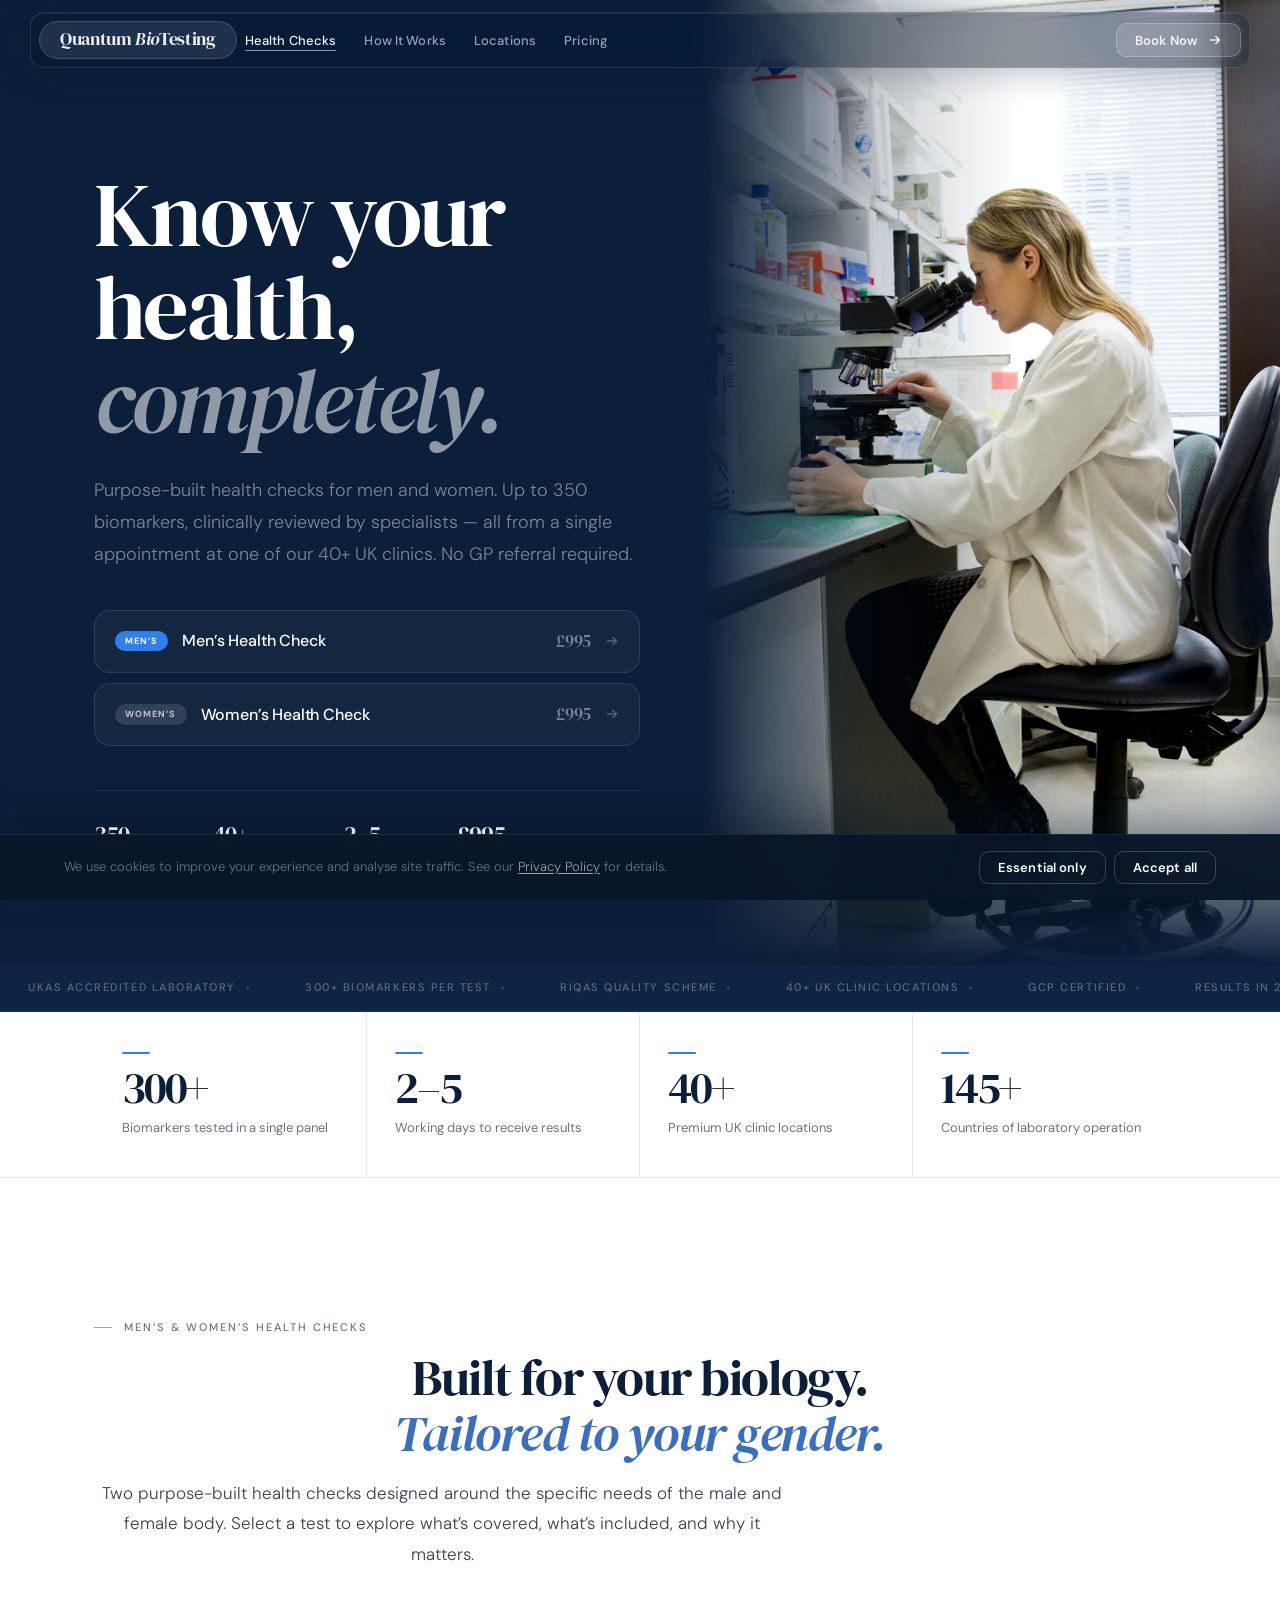
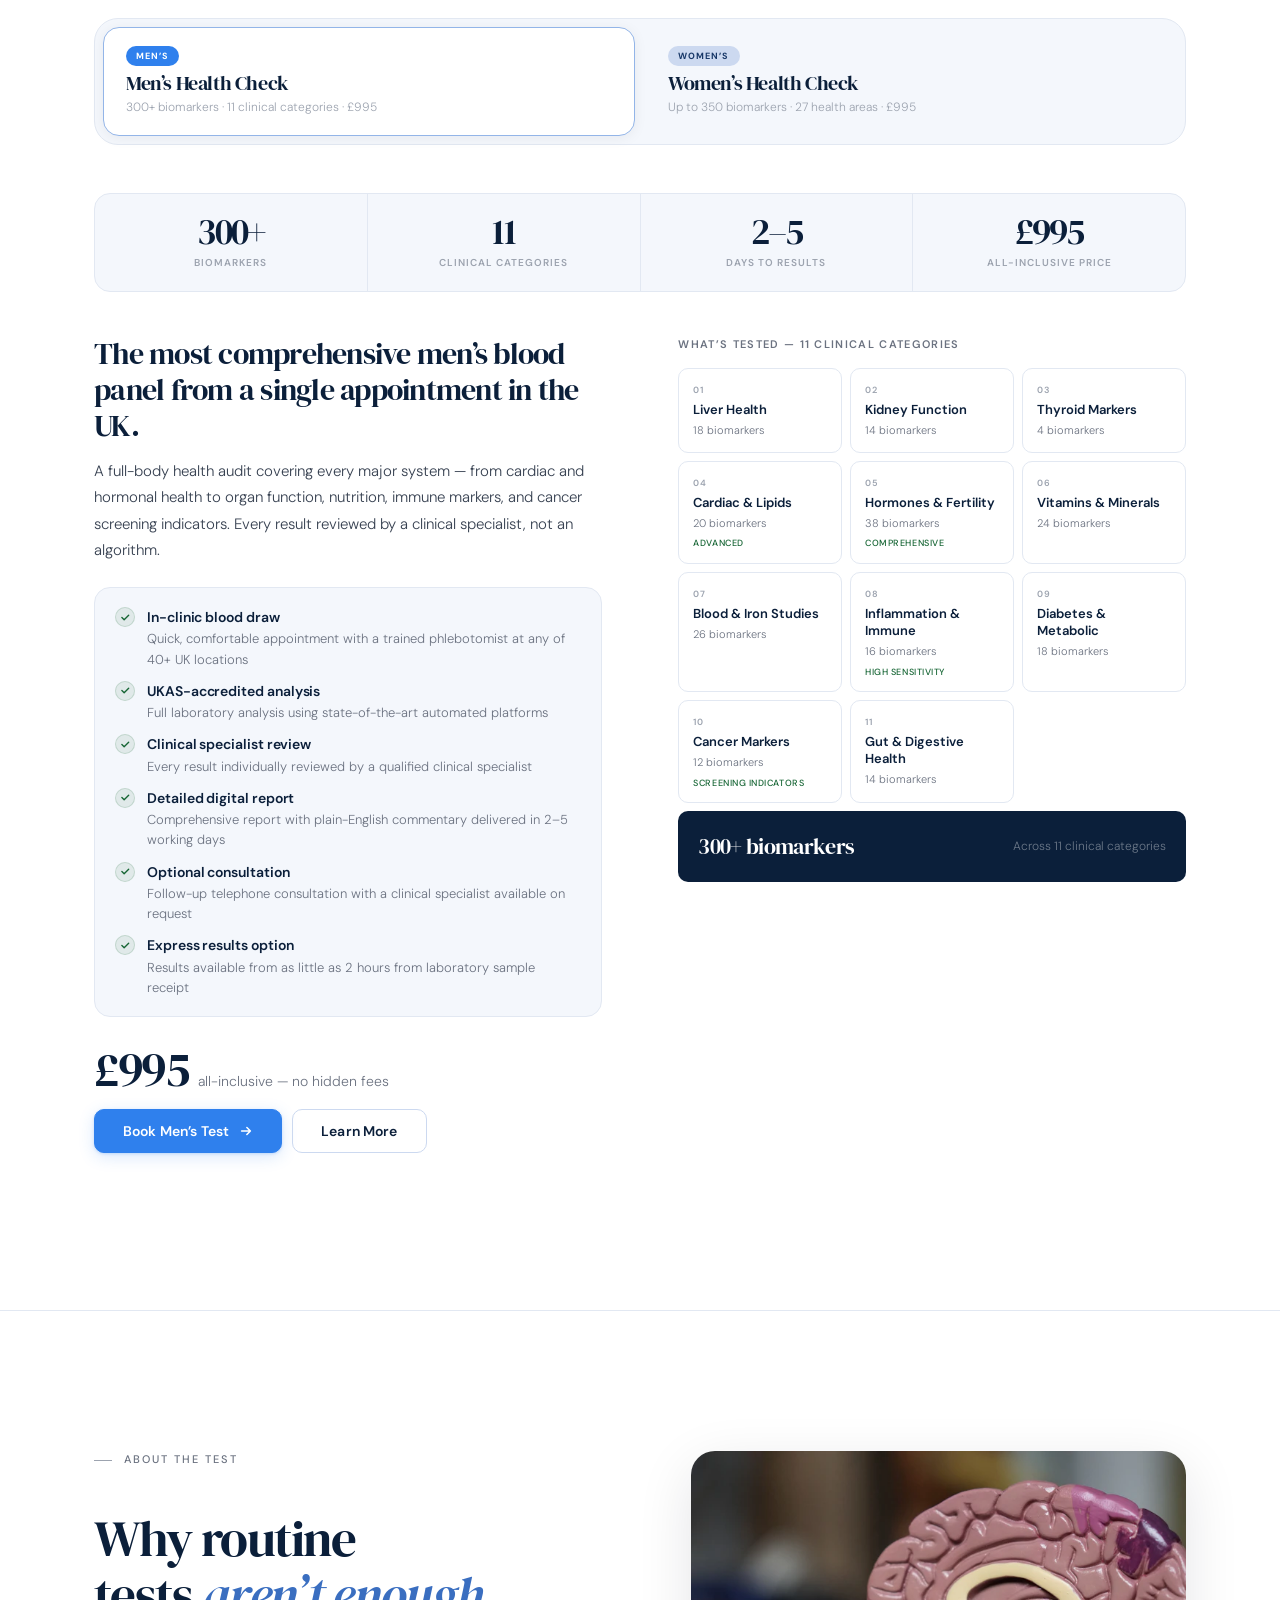
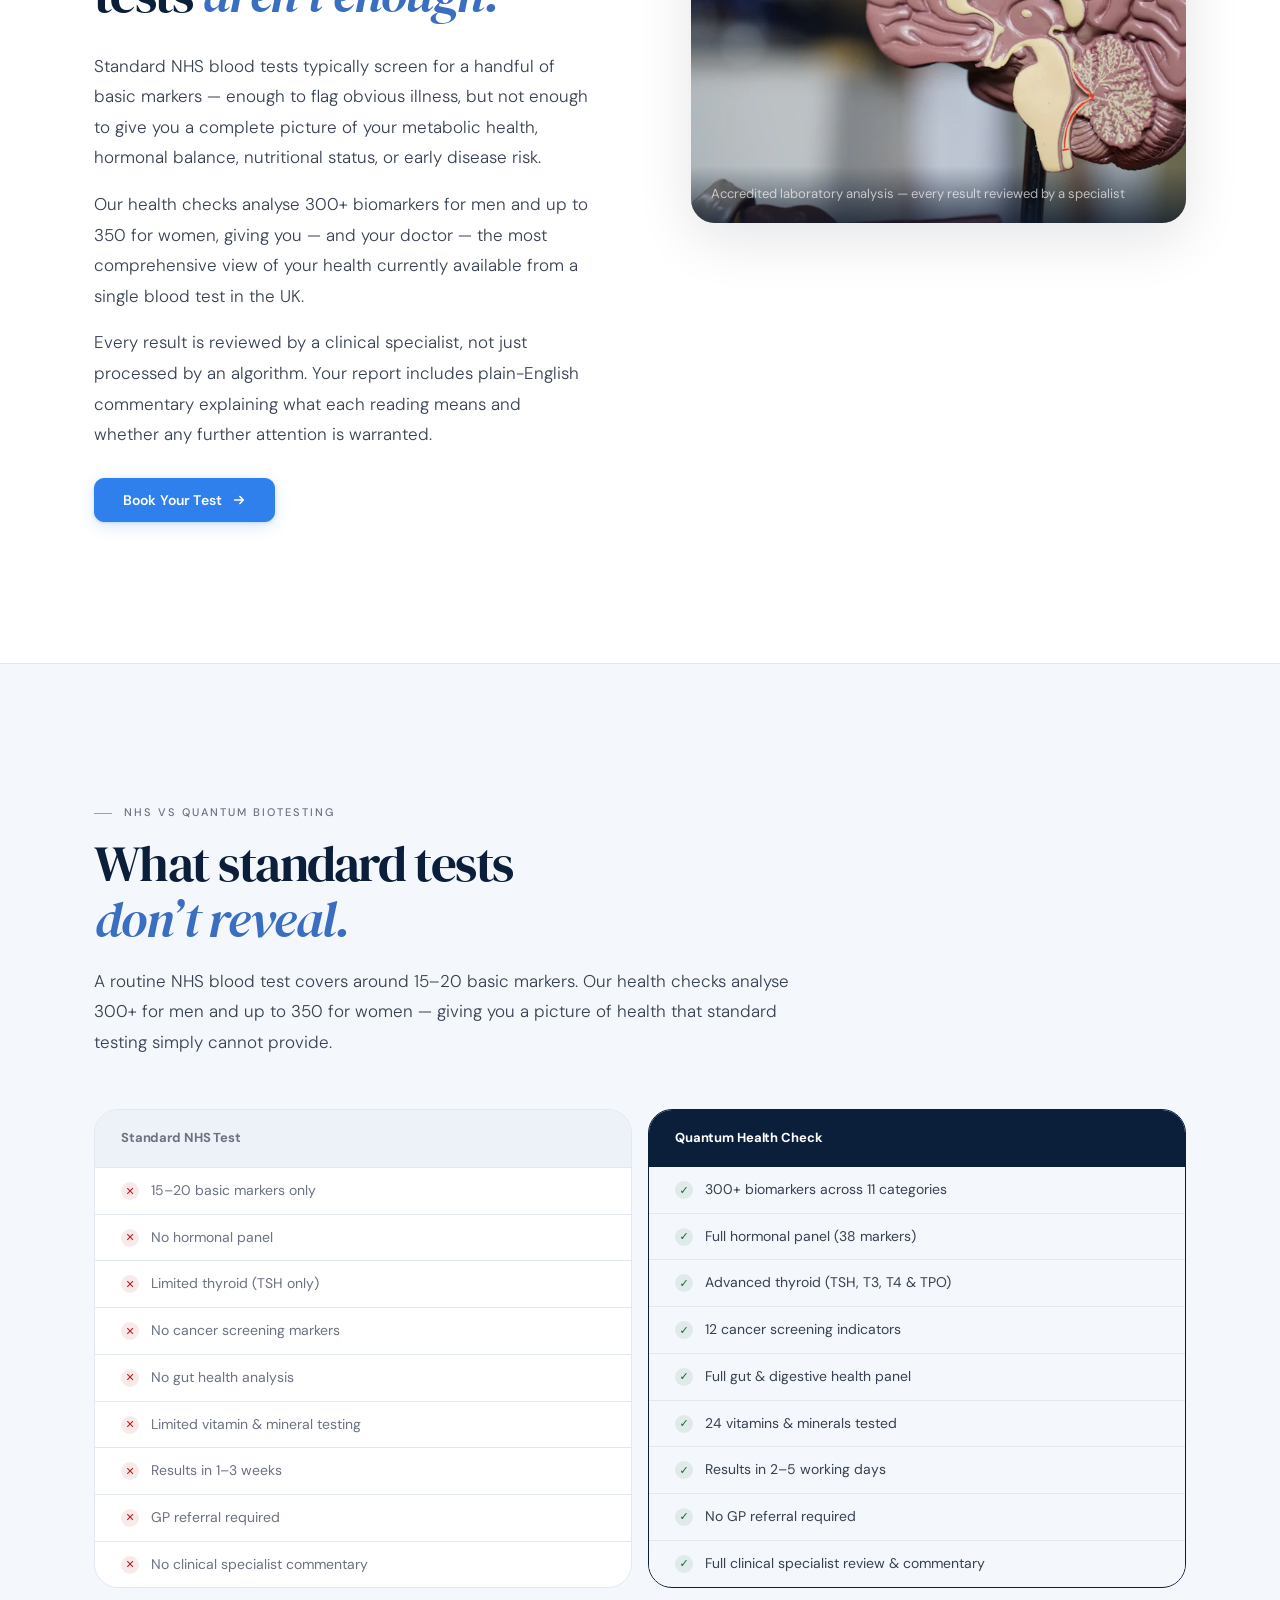
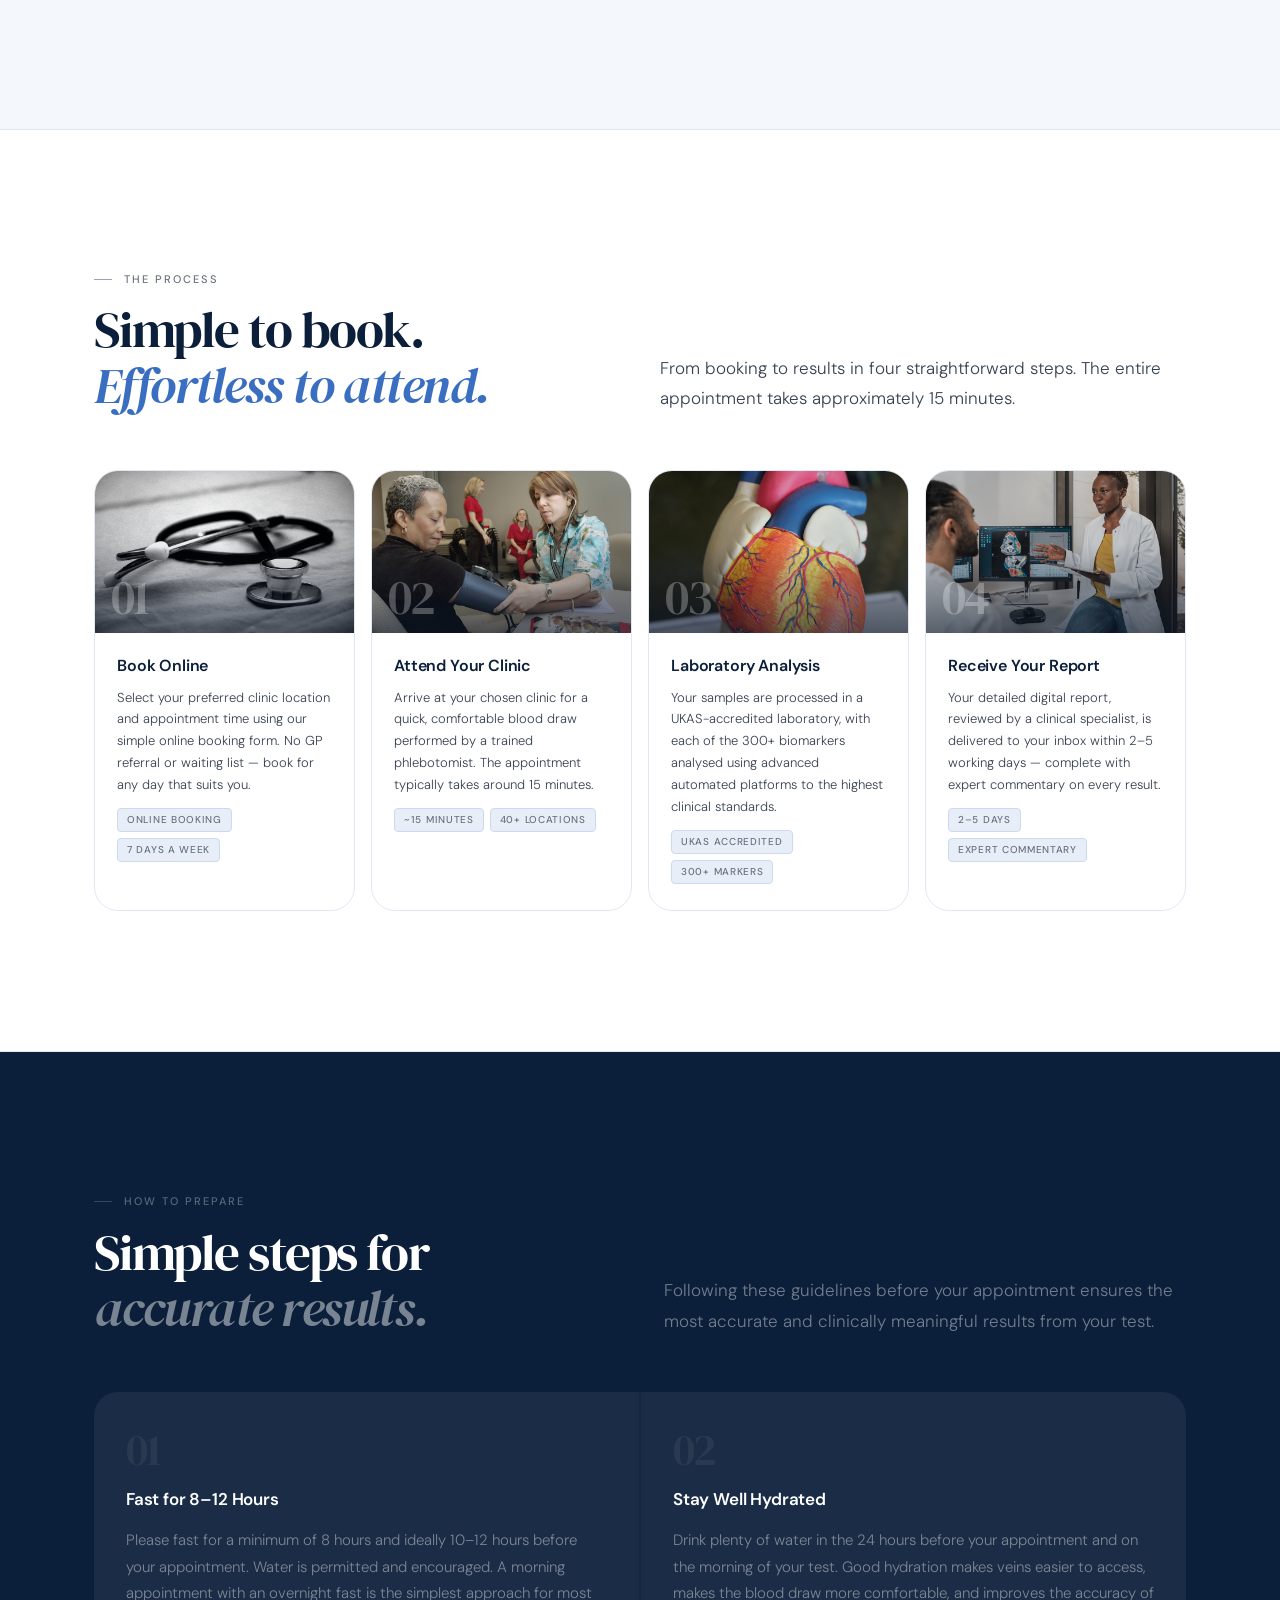
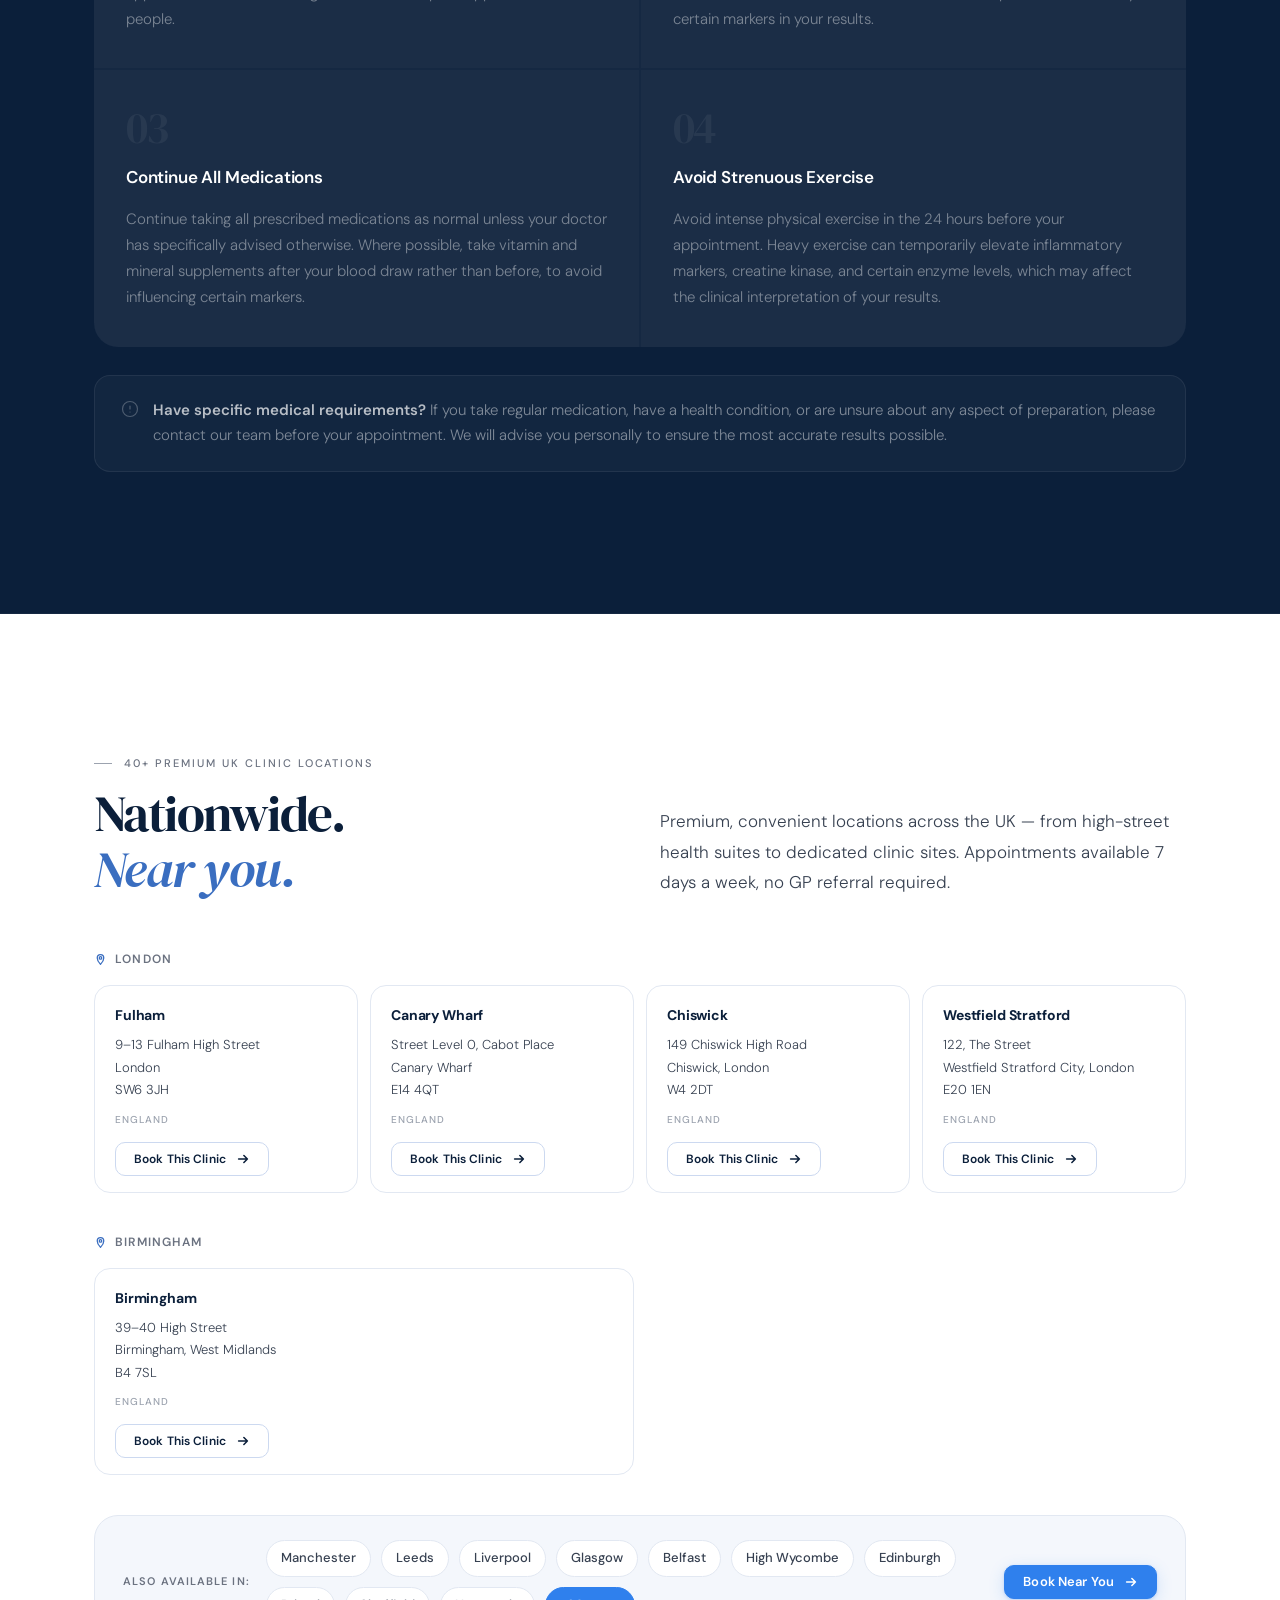
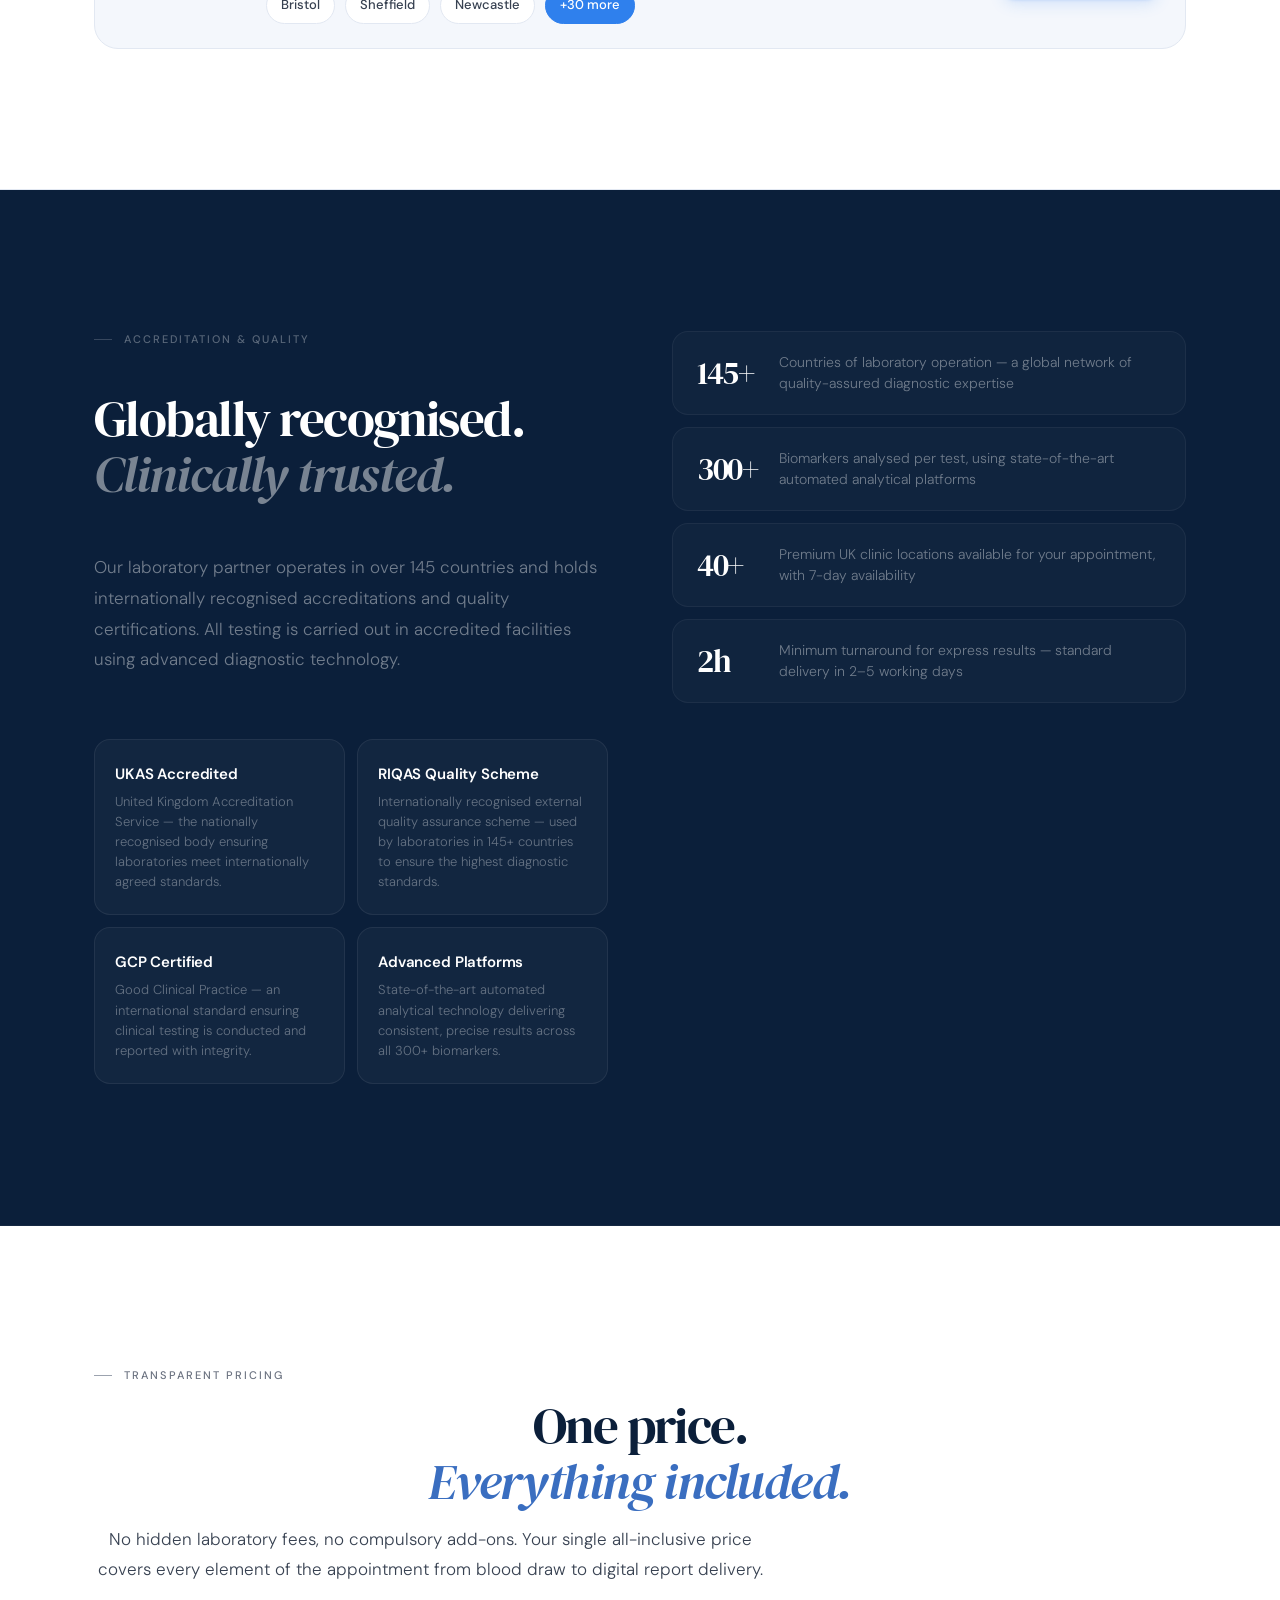
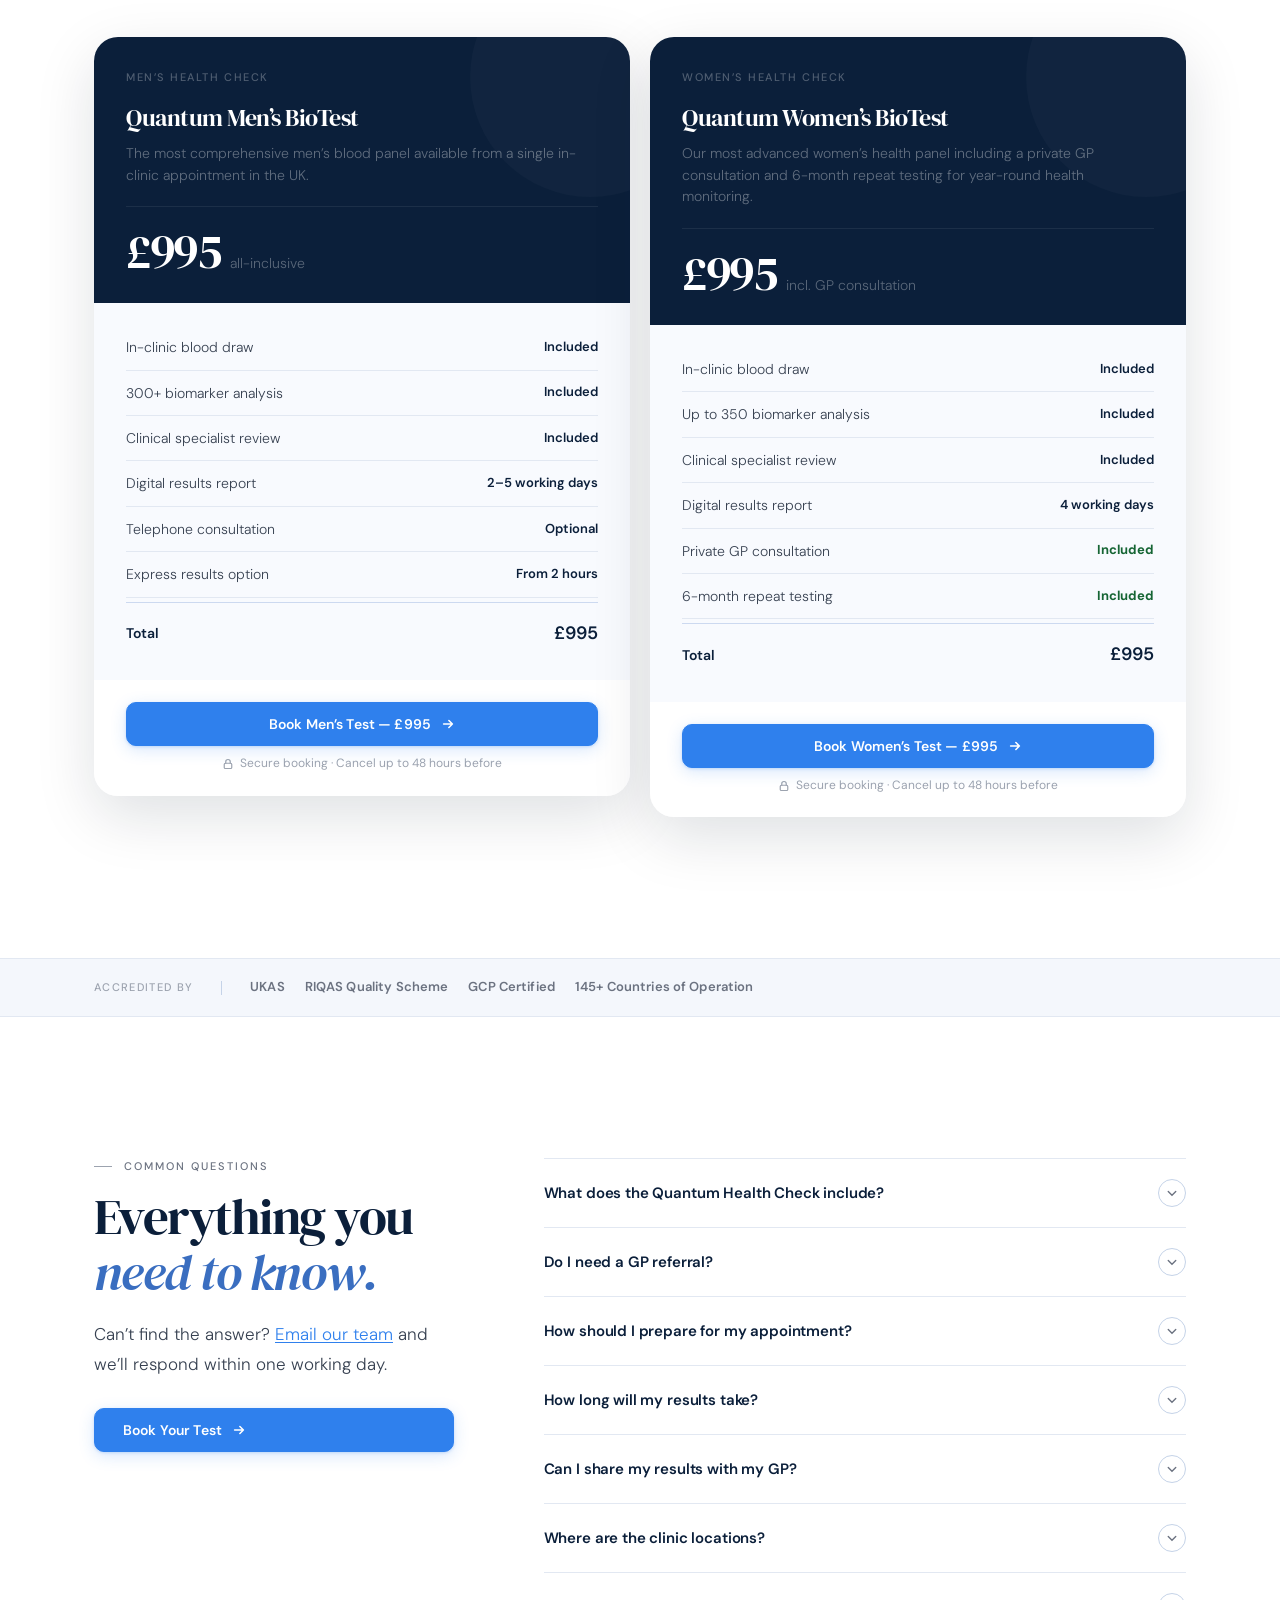
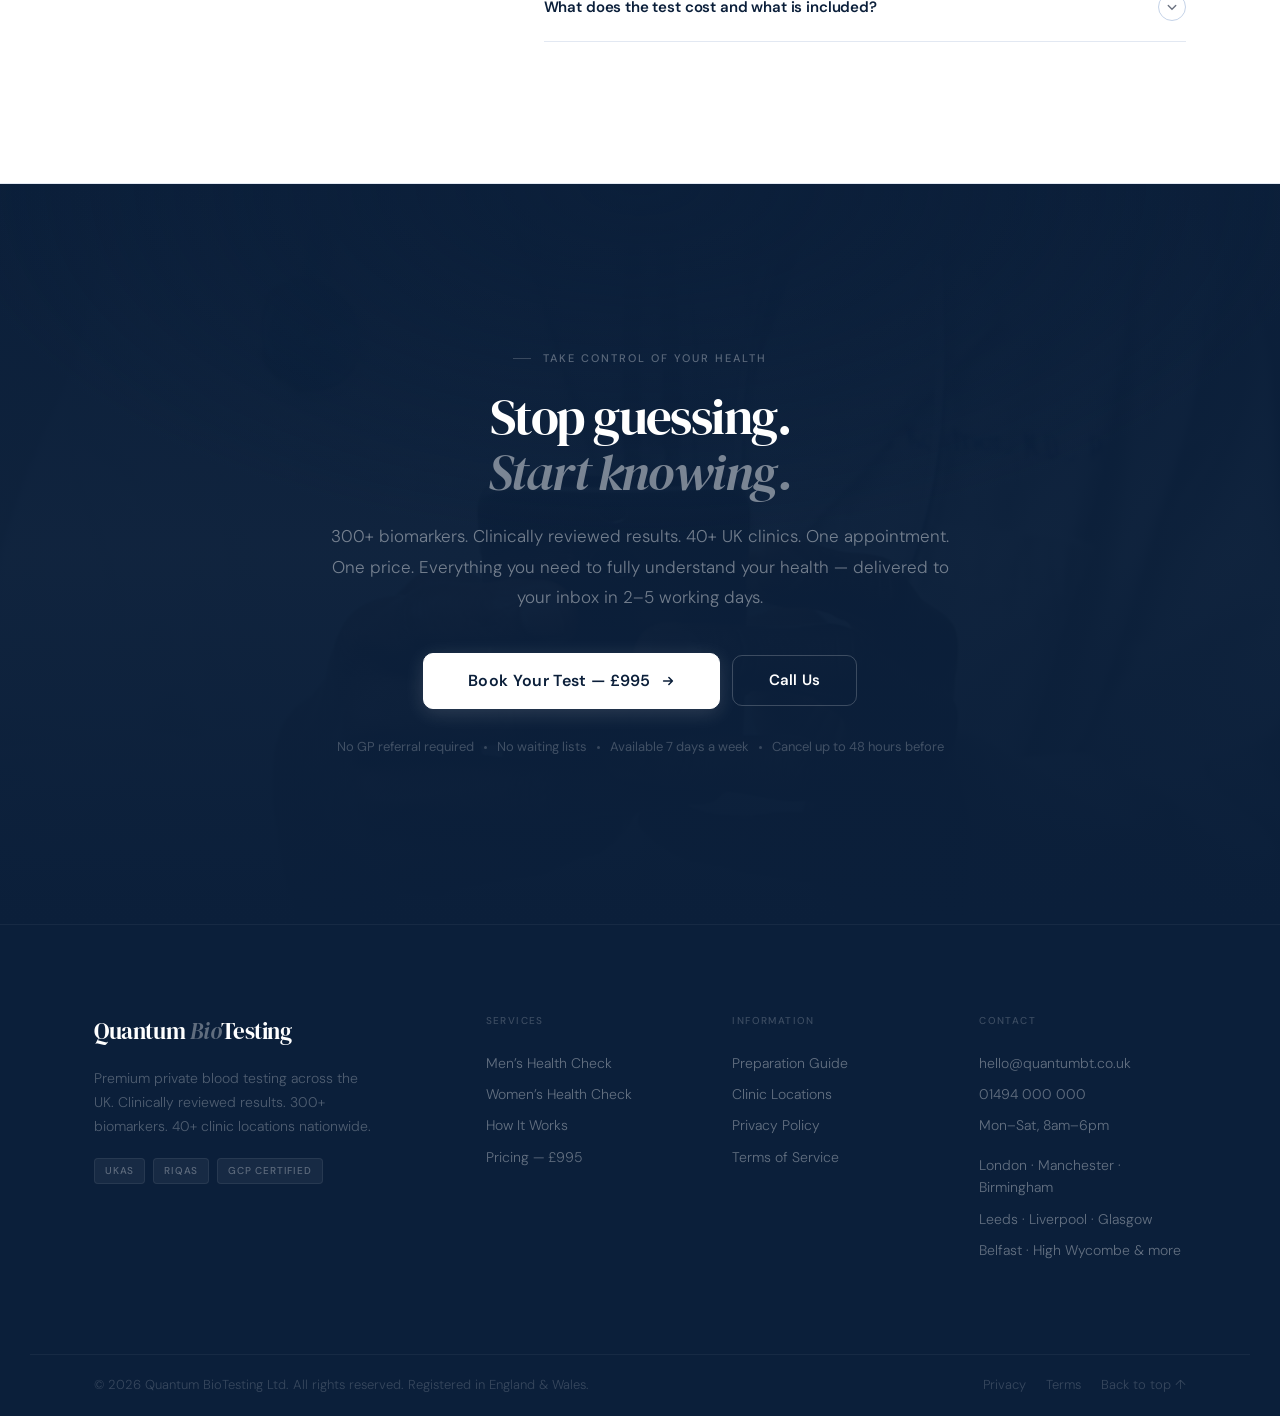
==== index.html @ 15f510e0 "Refine mobile health check structure: compact mens copy, show 2 key bullets, hide secondary CTA, tig" ====
<!DOCTYPE html>
<html lang="en-GB">
<head>
<meta charset="UTF-8">
<meta name="viewport" content="width=device-width, initial-scale=1.0">
<meta http-equiv="X-UA-Compatible" content="IE=edge">
<title>Quantum BioTesting | Private Blood Tests for Men &amp; Women | UK</title>
<meta name="description" content="Advanced private blood tests for men and women across the UK. Men's Health Check: 300+ biomarkers. Women's Health Check: up to 350 biomarkers. Clinically reviewed, 40+ clinic locations, no GP referral required.">
<meta name="robots" content="index, follow, max-snippet:-1, max-image-preview:large, max-video-preview:-1">
<link rel="canonical" href="https://quantumbt.co.uk/">

<!-- Open Graph -->
<meta property="og:type" content="website">
<meta property="og:site_name" content="Quantum BioTesting">
<meta property="og:title" content="Quantum BioTesting — The Complete Private Blood Test">
<meta property="og:description" content="300+ biomarkers. Clinically reviewed results. 40+ UK clinics. One price. Know your body, completely.">
<meta property="og:url" content="https://quantumbt.co.uk/">
<meta property="og:image" content="https://quantumbt.co.uk/assets/images/hero-lab.webp">
<meta property="og:locale" content="en_GB">
<!-- Twitter Card -->
<meta name="twitter:card" content="summary_large_image">
<meta name="twitter:title" content="Quantum BioTesting — The Complete Private Blood Test">
<meta name="twitter:description" content="300+ biomarkers. Clinically reviewed results. 40+ UK clinics. One appointment. One price.">
<meta name="twitter:image" content="https://quantumbt.co.uk/assets/images/hero-lab.webp">

<!-- Preconnect -->
<link rel="preconnect" href="https://fonts.googleapis.com">
<link rel="preconnect" href="https://fonts.gstatic.com" crossorigin>

<!-- Fonts -->
<link href="https://fonts.googleapis.com/css2?family=DM+Serif+Display:ital@0;1&family=DM+Sans:ital,opsz,wght@0,9..40,300;0,9..40,400;0,9..40,500;0,9..40,600;1,9..40,300&display=swap" rel="stylesheet">

<!-- Hero preload -->
<!-- hero image loaded via img fetchpriority -->

<!-- CSS -->
<link rel="stylesheet" href="assets/css/style.css">

<!-- Structured Data -->
<script type="application/ld+json">
{
  "@context":"https://schema.org",
  "@graph":[
    {
      "@type":"MedicalBusiness",
      "@id":"https://quantumbt.co.uk/#org",
      "name":"Quantum BioTesting",
      "url":"https://quantumbt.co.uk/",
      "description":"Premium private blood testing across the UK. 300+ biomarkers, clinically reviewed results, 40+ clinic locations.",
      "logo":{"@type":"ImageObject","url":"https://quantumbt.co.uk/assets/images/logo.png"},
      "address":{"@type":"PostalAddress","addressCountry":"GB"},
      "areaServed":"GB",
      "priceRange":"£995",
      "telephone":"+441494000000",
      "email":"hello@quantumbt.co.uk",
      "sameAs":[]
    },
    {
      "@type":"WebSite",
      "@id":"https://quantumbt.co.uk/#website",
      "url":"https://quantumbt.co.uk/",
      "name":"Quantum BioTesting",
      "publisher":{"@id":"https://quantumbt.co.uk/#org"},
      "potentialAction":{"@type":"SearchAction","target":{"@type":"EntryPoint","urlTemplate":"https://quantumbt.co.uk/?s={search_term_string}"},"query-input":"required name=search_term_string"}
    },
    {
      "@type":"Service",
      "name":"Quantum Premium BioTest",
      "provider":{"@id":"https://quantumbt.co.uk/#org"},
      "description":"The UK's most comprehensive private blood test. 300+ biomarkers across 11 clinical categories, in-clinic blood draw, accredited laboratory analysis, clinical specialist review, and detailed digital report.",
      "offers":{"@type":"Offer","price":"995","priceCurrency":"GBP","availability":"https://schema.org/InStock"},
      "areaServed":"GB",
      "serviceType":"Private Blood Testing"
    },
    {
      "@type":"FAQPage",
      "mainEntity":[
        {"@type":"Question","name":"What does the Quantum Health Check include?","acceptedAnswer":{"@type":"Answer","text":"The Quantum Health Check includes an in-clinic blood draw, 300+ biomarker analysis across 11 clinical categories including liver, kidney, thyroid, cardiac, hormones, vitamins, and more. All results are reviewed by a clinical specialist and delivered in a detailed digital report within 2–5 working days."}},
        {"@type":"Question","name":"How much does the Quantum Premium BioTest cost?","acceptedAnswer":{"@type":"Answer","text":"The Quantum Premium BioTest is £995 — all-inclusive with no hidden costs. This covers the in-clinic blood draw, full laboratory analysis of 300+ biomarkers, clinical specialist review, and your detailed digital report."}},
        {"@type":"Question","name":"Where are Quantum BioTesting clinics located?","acceptedAnswer":{"@type":"Answer","text":"Quantum BioTesting has 40+ clinic locations across the UK including London, Manchester, Birmingham, Leeds, Liverpool, Glasgow, Belfast, High Wycombe, and many more."}},
        {"@type":"Question","name":"Do I need a GP referral for a Quantum Health Check?","acceptedAnswer":{"@type":"Answer","text":"No GP referral is required. You can book directly with Quantum BioTesting and receive your appointment at any of the 40+ UK clinic locations at a time that suits you."}},
        {"@type":"Question","name":"How do I prepare for the blood test?","acceptedAnswer":{"@type":"Answer","text":"You should fast for 8–12 hours before your appointment (water is permitted), be well hydrated on the day, continue all prescribed medications as normal unless advised otherwise, and avoid strenuous exercise for 24 hours beforehand."}}
      ]
    }
  ]
}
</script>
</head>
<body>

<!-- ━━━━━━━━━━━━━━━━━━━━━━ PROGRESS BAR ━━━━━━━━━━━━━━━━━━━ -->
<div id="scroll-progress" aria-hidden="true"></div>

<!-- ━━━━━━━━━━━━━━━━━━━━━━ NAVIGATION ━━━━━━━━━━━━━━━━━━━━━━ -->
<nav class="site-nav" id="site-nav" role="navigation" aria-label="Main navigation">
  <div class="nav-inner">
    <a href="#hero" class="nav-logo" aria-label="Quantum BioTesting — home">
      Quantum&nbsp;<span class="bio">Bio</span>Testing
    </a>
    <ul class="nav-links" role="list">
      <li><a href="#health-checks">Health Checks</a></li>
      <li><a href="#process">How It Works</a></li>
      <li><a href="#locations">Locations</a></li>
      <li><a href="#pricing">Pricing</a></li>
    </ul>
    <div class="nav-right">
      <button class="btn btn-primary btn-sm nav-book-btn" id="open-modal-header" type="button" aria-haspopup="dialog">
        Book Now
        <svg viewBox="0 0 16 16" fill="none" stroke="currentColor" stroke-width="1.8" stroke-linecap="round" stroke-linejoin="round" aria-hidden="true"><path d="M3 8h10M9 4l4 4-4 4"/></svg>
      </button>
      <button class="nav-burger" id="menu-toggle" aria-label="Open navigation menu" aria-expanded="false" aria-controls="nav-drawer" type="button">
        <span></span><span></span><span></span>
      </button>
    </div>
  </div>
</nav>

<!-- ━━━━━━━━━━━━━━━━━━━━━━ MOBILE DRAWER ━━━━━━━━━━━━━━━━━━━ -->
<div class="drawer" id="nav-drawer" aria-hidden="true" role="dialog" aria-modal="true" aria-label="Navigation menu">
  <div class="drawer-overlay" id="drawer-overlay" aria-hidden="true"></div>
  <div class="drawer-panel">
    <div class="drawer-head">
      <span class="drawer-logo">Quantum&nbsp;<em>Bio</em>Testing</span>
      <button class="drawer-close" id="drawer-close" aria-label="Close navigation menu">
        <svg viewBox="0 0 16 16" fill="none" stroke="currentColor" stroke-width="1.8" stroke-linecap="round" aria-hidden="true"><path d="M3 3l10 10M13 3L3 13"/></svg>
      </button>
    </div>
    <nav class="drawer-nav">
      <div class="drawer-section-label">Our Tests</div>
      <a href="#health-checks" class="drawer-a drawer-a--sub">
        Men&rsquo;s Health Check
        <svg viewBox="0 0 16 16" fill="none" stroke="currentColor" stroke-width="1.8" stroke-linecap="round" stroke-linejoin="round" aria-hidden="true"><path d="M3 8h10M9 4l4 4-4 4"/></svg>
      </a>
      <a href="#health-checks" class="drawer-a drawer-a--sub">
        Women&rsquo;s Health Check
        <svg viewBox="0 0 16 16" fill="none" stroke="currentColor" stroke-width="1.8" stroke-linecap="round" stroke-linejoin="round" aria-hidden="true"><path d="M3 8h10M9 4l4 4-4 4"/></svg>
      </a>
      <div class="drawer-section-label">Information</div>
      <a href="#process" class="drawer-a">How It Works<svg viewBox="0 0 16 16" fill="none" stroke="currentColor" stroke-width="1.8" stroke-linecap="round" stroke-linejoin="round" aria-hidden="true"><path d="M3 8h10M9 4l4 4-4 4"/></svg></a>
      <a href="#preparation" class="drawer-a">Preparation Guide<svg viewBox="0 0 16 16" fill="none" stroke="currentColor" stroke-width="1.8" stroke-linecap="round" stroke-linejoin="round" aria-hidden="true"><path d="M3 8h10M9 4l4 4-4 4"/></svg></a>
      <a href="#locations" class="drawer-a">Clinic Locations<svg viewBox="0 0 16 16" fill="none" stroke="currentColor" stroke-width="1.8" stroke-linecap="round" stroke-linejoin="round" aria-hidden="true"><path d="M3 8h10M9 4l4 4-4 4"/></svg></a>
      <a href="#faq" class="drawer-a">FAQs<svg viewBox="0 0 16 16" fill="none" stroke="currentColor" stroke-width="1.8" stroke-linecap="round" stroke-linejoin="round" aria-hidden="true"><path d="M3 8h10M9 4l4 4-4 4"/></svg></a>
      <a href="#pricing" class="drawer-a">Pricing &mdash; &pound;995<svg viewBox="0 0 16 16" fill="none" stroke="currentColor" stroke-width="1.8" stroke-linecap="round" stroke-linejoin="round" aria-hidden="true"><path d="M3 8h10M9 4l4 4-4 4"/></svg></a>
    </nav>
    <div class="drawer-foot">
      <button class="btn btn-primary btn-full" id="open-modal-mobile" type="button" aria-haspopup="dialog">
        Book Your Test &mdash; &pound;995
        <svg viewBox="0 0 16 16" fill="none" stroke="currentColor" stroke-width="1.8" stroke-linecap="round" stroke-linejoin="round" aria-hidden="true"><path d="M3 8h10M9 4l4 4-4 4"/></svg>
      </button>
      <a href="tel:01494000000" class="btn btn-ghost btn-full">Call Us</a>
    </div>
  </div>
</div>

<main id="main-content">

<!-- ━━━━━━━━━━━━━━━━━━━━━━ HERO ━━━━━━━━━━━━━━━━━━━━━━━━━━━ -->
<section id="hero" aria-labelledby="hero-heading">
  <div class="hero-split">

    <!-- Left: content -->
    <div class="hero-split-l">
      <div class="hero-content">
        <h1 class="hero-h1" id="hero-heading">
          Know your health,<br><em>completely.</em>
        </h1>
        <p class="hero-desc">
          Purpose-built health checks for men and women. Up to 350 biomarkers,
          clinically reviewed by specialists &mdash; all from a single appointment
          at one of our 40+ UK clinics. No GP referral required.
        </p>

        <!-- Dual CTA cards -->
        <div class="hero-cta-group" role="group" aria-label="Choose your health check">
          <button class="hero-cta-btn hero-cta-mens" id="open-modal-hero" type="button" aria-haspopup="dialog">
            <span class="hero-cta-tag">Men&rsquo;s</span>
            <span class="hero-cta-text">Men&rsquo;s Health Check</span>
            <span class="hero-cta-price">&pound;995</span>
            <svg viewBox="0 0 16 16" fill="none" stroke="currentColor" stroke-width="1.8" stroke-linecap="round" stroke-linejoin="round" aria-hidden="true"><path d="M3 8h10M9 4l4 4-4 4"/></svg>
          </button>
          <button class="hero-cta-btn hero-cta-womens" id="open-modal-womens-hero" type="button" aria-haspopup="dialog">
            <span class="hero-cta-tag hero-cta-tag--w">Women&rsquo;s</span>
            <span class="hero-cta-text">Women&rsquo;s Health Check</span>
            <span class="hero-cta-price">&pound;995</span>
            <svg viewBox="0 0 16 16" fill="none" stroke="currentColor" stroke-width="1.8" stroke-linecap="round" stroke-linejoin="round" aria-hidden="true"><path d="M3 8h10M9 4l4 4-4 4"/></svg>
          </button>
        </div>

        <!-- Proof stats -->
        <div class="hero-proof" role="list" aria-label="Key statistics">
          <div class="hero-proof-item" role="listitem">
            <div class="hero-proof-val">350</div>
            <div class="hero-proof-lbl">Max biomarkers</div>
          </div>
          <div class="hero-proof-item" role="listitem">
            <div class="hero-proof-val">40+</div>
            <div class="hero-proof-lbl">UK clinic locations</div>
          </div>
          <div class="hero-proof-item" role="listitem">
            <div class="hero-proof-val">2&ndash;5</div>
            <div class="hero-proof-lbl">Days to results</div>
          </div>
          <div class="hero-proof-item" role="listitem">
            <div class="hero-proof-val">£995</div>
            <div class="hero-proof-lbl">All-inclusive price</div>
          </div>
        </div>
      </div>
    </div>

    <!-- Right: image panel -->
    <div class="hero-split-r" aria-hidden="true">
      <img src="assets/images/doctor.webp" alt="" width="900" height="1200" fetchpriority="high" draggable="false">
      <div class="hero-split-r-grad"></div>
    </div>

  </div>
</section>

<!-- ━━━━━━━━━━━━━━━━━━━━━━ TRUST TICKER ━━━━━━━━━━━━━━━━━━━ -->
<div class="ticker-wrap" aria-hidden="true">
  <div class="ticker-track">
    <span class="ticker-item">UKAS Accredited Laboratory<span class="ticker-sep"></span></span>
    <span class="ticker-item">300+ Biomarkers Per Test<span class="ticker-sep"></span></span>
    <span class="ticker-item">RIQAS Quality Scheme<span class="ticker-sep"></span></span>
    <span class="ticker-item">40+ UK Clinic Locations<span class="ticker-sep"></span></span>
    <span class="ticker-item">GCP Certified<span class="ticker-sep"></span></span>
    <span class="ticker-item">Results in 2&ndash;5 Working Days<span class="ticker-sep"></span></span>
    <span class="ticker-item">Clinical Specialist Review<span class="ticker-sep"></span></span>
    <span class="ticker-item">No GP Referral Required<span class="ticker-sep"></span></span>
    <span class="ticker-item">145+ Countries of Operation<span class="ticker-sep"></span></span>
    <span class="ticker-item">7-Day Appointment Availability<span class="ticker-sep"></span></span>
    <!-- Duplicate for seamless loop -->
    <span class="ticker-item">UKAS Accredited Laboratory<span class="ticker-sep"></span></span>
    <span class="ticker-item">300+ Biomarkers Per Test<span class="ticker-sep"></span></span>
    <span class="ticker-item">RIQAS Quality Scheme<span class="ticker-sep"></span></span>
    <span class="ticker-item">40+ UK Clinic Locations<span class="ticker-sep"></span></span>
    <span class="ticker-item">GCP Certified<span class="ticker-sep"></span></span>
    <span class="ticker-item">Results in 2&ndash;5 Working Days<span class="ticker-sep"></span></span>
    <span class="ticker-item">Clinical Specialist Review<span class="ticker-sep"></span></span>
    <span class="ticker-item">No GP Referral Required<span class="ticker-sep"></span></span>
    <span class="ticker-item">145+ Countries of Operation<span class="ticker-sep"></span></span>
    <span class="ticker-item">7-Day Appointment Availability<span class="ticker-sep"></span></span>
  </div>
</div>

<!-- ━━━━━━━━━━━━━━━━━━━━━━ STATS STRIP ━━━━━━━━━━━━━━━━━━━━ -->
<div class="stats-strip" role="region" aria-label="Key statistics">
  <div class="stats-inner">
    <div class="stat-cell fade-up">
      <div class="stat-divider" aria-hidden="true"></div>
      <div class="stat-val"><span data-count="300">300</span>+</div>
      <div class="stat-lbl">Biomarkers tested in a single panel</div>
    </div>
    <div class="stat-cell fade-up" style="transition-delay:.08s">
      <div class="stat-divider" aria-hidden="true"></div>
      <div class="stat-val">2&ndash;5</div>
      <div class="stat-lbl">Working days to receive results</div>
    </div>
    <div class="stat-cell fade-up" style="transition-delay:.16s">
      <div class="stat-divider" aria-hidden="true"></div>
      <div class="stat-val"><span data-count="40">40</span>+</div>
      <div class="stat-lbl">Premium UK clinic locations</div>
    </div>
    <div class="stat-cell fade-up" style="transition-delay:.24s">
      <div class="stat-divider" aria-hidden="true"></div>
      <div class="stat-val"><span data-count="145">145</span>+</div>
      <div class="stat-lbl">Countries of laboratory operation</div>
    </div>
  </div>
</div>



<!-- ━━━━━━━━━━━━━━━━━━━━━━ HEALTH CHECKS ━━━━━━━━━━━━━━━━━━━━ -->
<section id="health-checks" aria-labelledby="hc-heading">
  <div class="hc-inner">

    <div class="hc-head fade-up">
      <p class="sec-eyebrow">Men&rsquo;s &amp; Women&rsquo;s Health Checks</p>
      <h2 class="sec-h" id="hc-heading">Built for your biology.<br><em>Tailored to your gender.</em></h2>
      <p class="sec-body" style="max-width:58ch;margin-top:16px;">Two purpose-built health checks designed around the specific needs of the male and female body. Select a test to explore what&rsquo;s covered, what&rsquo;s included, and why it matters.</p>
    </div>

    <!-- Tab toggle -->
    <div class="hc-tabs" role="tablist" aria-label="Health check selection">
      <button class="hc-tab hc-tab--active" id="tab-mens" role="tab" aria-selected="true" aria-controls="pane-mens" type="button">
        <span class="hct-pill hct-pill--mens">Men&rsquo;s</span>
        <span class="hct-name">Men&rsquo;s Health Check</span>
        <span class="hct-sub">300+ biomarkers &middot; 11 clinical categories &middot; &pound;995</span>
      </button>
      <button class="hc-tab" id="tab-womens" role="tab" aria-selected="false" aria-controls="pane-womens" type="button">
        <span class="hct-pill hct-pill--womens">Women&rsquo;s</span>
        <span class="hct-name">Women&rsquo;s Health Check</span>
        <span class="hct-sub">Up to 350 biomarkers &middot; 27 health areas &middot; &pound;995</span>
      </button>
    </div>

    <!-- ── Men's pane ── -->
    <div class="hc-pane" id="pane-mens" role="tabpanel" aria-labelledby="tab-mens">

      <div class="hcp-stats" aria-label="Men's test statistics">
        <div class="hcps-item">
          <span class="hcps-val"><span data-count="300">300</span>+</span>
          <span class="hcps-lbl">Biomarkers</span>
        </div>
        <div class="hcps-sep" aria-hidden="true"></div>
        <div class="hcps-item">
          <span class="hcps-val">11</span>
          <span class="hcps-lbl">Clinical categories</span>
        </div>
        <div class="hcps-sep" aria-hidden="true"></div>
        <div class="hcps-item">
          <span class="hcps-val">2&ndash;5</span>
          <span class="hcps-lbl">Days to results</span>
        </div>
        <div class="hcps-sep" aria-hidden="true"></div>
        <div class="hcps-item">
          <span class="hcps-val">&pound;995</span>
          <span class="hcps-lbl">All-inclusive price</span>
        </div>
      </div>

      <div class="hcp-layout">
        <div class="hcp-l fade-up">
          <h3 class="hcp-title">
            <span class="hcp-title-full">The most comprehensive men&rsquo;s blood panel from a single appointment in the UK.</span>
            <span class="hcp-title-compact">Comprehensive men&rsquo;s health panel, built for fast clinical insight.</span>
          </h3>
          <p class="hcp-desc">
            <span class="hcp-desc-full">A full-body health audit covering every major system &mdash; from cardiac and hormonal health to organ function, nutrition, immune markers, and cancer screening indicators. Every result reviewed by a clinical specialist, not an algorithm.</span>
            <span class="hcp-desc-compact">Core systems, hormone markers, and specialist-reviewed results in one streamlined appointment.</span>
          </p>
          <div class="hcp-features">
            <div class="hcpf-item">
              <div class="hcpf-check" aria-hidden="true"><svg viewBox="0 0 10 8" fill="none" stroke="currentColor" stroke-width="1.5" stroke-linecap="round" stroke-linejoin="round" aria-hidden="true"><path d="M1 4l2.5 2.5 5-5"/></svg></div>
              <div class="hcpf-text">
                <span class="hcpf-title">In-clinic blood draw</span>
                <span class="hcpf-desc">Quick, comfortable appointment with a trained phlebotomist at any of 40+ UK locations</span>
              </div>
            </div>
            <div class="hcpf-item">
              <div class="hcpf-check" aria-hidden="true"><svg viewBox="0 0 10 8" fill="none" stroke="currentColor" stroke-width="1.5" stroke-linecap="round" stroke-linejoin="round" aria-hidden="true"><path d="M1 4l2.5 2.5 5-5"/></svg></div>
              <div class="hcpf-text">
                <span class="hcpf-title">UKAS-accredited analysis</span>
                <span class="hcpf-desc">Full laboratory analysis using state-of-the-art automated platforms</span>
              </div>
            </div>
            <div class="hcpf-item">
              <div class="hcpf-check" aria-hidden="true"><svg viewBox="0 0 10 8" fill="none" stroke="currentColor" stroke-width="1.5" stroke-linecap="round" stroke-linejoin="round" aria-hidden="true"><path d="M1 4l2.5 2.5 5-5"/></svg></div>
              <div class="hcpf-text">
                <span class="hcpf-title">Clinical specialist review</span>
                <span class="hcpf-desc">Every result individually reviewed by a qualified clinical specialist</span>
              </div>
            </div>
            <div class="hcpf-item">
              <div class="hcpf-check" aria-hidden="true"><svg viewBox="0 0 10 8" fill="none" stroke="currentColor" stroke-width="1.5" stroke-linecap="round" stroke-linejoin="round" aria-hidden="true"><path d="M1 4l2.5 2.5 5-5"/></svg></div>
              <div class="hcpf-text">
                <span class="hcpf-title">Detailed digital report</span>
                <span class="hcpf-desc">Comprehensive report with plain-English commentary delivered in 2&ndash;5 working days</span>
              </div>
            </div>
            <div class="hcpf-item">
              <div class="hcpf-check" aria-hidden="true"><svg viewBox="0 0 10 8" fill="none" stroke="currentColor" stroke-width="1.5" stroke-linecap="round" stroke-linejoin="round" aria-hidden="true"><path d="M1 4l2.5 2.5 5-5"/></svg></div>
              <div class="hcpf-text">
                <span class="hcpf-title">Optional consultation</span>
                <span class="hcpf-desc">Follow-up telephone consultation with a clinical specialist available on request</span>
              </div>
            </div>
            <div class="hcpf-item">
              <div class="hcpf-check" aria-hidden="true"><svg viewBox="0 0 10 8" fill="none" stroke="currentColor" stroke-width="1.5" stroke-linecap="round" stroke-linejoin="round" aria-hidden="true"><path d="M1 4l2.5 2.5 5-5"/></svg></div>
              <div class="hcpf-text">
                <span class="hcpf-title">Express results option</span>
                <span class="hcpf-desc">Results available from as little as 2 hours from laboratory sample receipt</span>
              </div>
            </div>
          </div>
          <div class="hcp-price-row">
            <span class="hcp-price">&pound;995</span>
            <span class="hcp-price-note">all-inclusive &mdash; no hidden fees</span>
          </div>
          <div class="hcp-actions">
            <button class="btn btn-primary" id="open-modal-mens-card" type="button" aria-haspopup="dialog">
              Book Men&rsquo;s Test <svg viewBox="0 0 16 16" fill="none" stroke="currentColor" stroke-width="1.8" stroke-linecap="round" stroke-linejoin="round" aria-hidden="true"><path d="M3 8h10M9 4l4 4-4 4"/></svg>
            </button>
            <a href="#about" class="btn btn-ghost">Learn More</a>
          </div>
        </div>

        <div class="hcp-r fade-up" style="transition-delay:.12s">
          <div class="hcp-cat-heading">What&rsquo;s Tested &mdash; 11 Clinical Categories</div>
          <div class="hcp-cat-grid" role="list" aria-label="Men's test clinical categories">
          <div class="hcp-cat-cell fade-up">
            <div class="hcp-cat-num">01</div>
            <div class="hcp-cat-name">Liver Health</div>
            <div class="hcp-cat-count">18 biomarkers</div>
          </div>
          <div class="hcp-cat-cell fade-up" style="transition-delay:0.04s">
            <div class="hcp-cat-num">02</div>
            <div class="hcp-cat-name">Kidney Function</div>
            <div class="hcp-cat-count">14 biomarkers</div>
          </div>
          <div class="hcp-cat-cell fade-up" style="transition-delay:0.08s">
            <div class="hcp-cat-num">03</div>
            <div class="hcp-cat-name">Thyroid Markers</div>
            <div class="hcp-cat-count">4 biomarkers</div>
          </div>
          <div class="hcp-cat-cell fade-up" style="transition-delay:0.12s">
            <div class="hcp-cat-num">04</div>
            <div class="hcp-cat-name">Cardiac &amp; Lipids</div>
            <div class="hcp-cat-count">20 biomarkers</div>
            <div class="hcp-cat-adv">Advanced</div>
          </div>
          <div class="hcp-cat-cell fade-up" style="transition-delay:0.16s">
            <div class="hcp-cat-num">05</div>
            <div class="hcp-cat-name">Hormones &amp; Fertility</div>
            <div class="hcp-cat-count">38 biomarkers</div>
            <div class="hcp-cat-adv">Comprehensive</div>
          </div>
          <div class="hcp-cat-cell fade-up" style="transition-delay:0.20s">
            <div class="hcp-cat-num">06</div>
            <div class="hcp-cat-name">Vitamins &amp; Minerals</div>
            <div class="hcp-cat-count">24 biomarkers</div>
          </div>
          <div class="hcp-cat-cell fade-up" style="transition-delay:0.24s">
            <div class="hcp-cat-num">07</div>
            <div class="hcp-cat-name">Blood &amp; Iron Studies</div>
            <div class="hcp-cat-count">26 biomarkers</div>
          </div>
          <div class="hcp-cat-cell fade-up" style="transition-delay:0.28s">
            <div class="hcp-cat-num">08</div>
            <div class="hcp-cat-name">Inflammation &amp; Immune</div>
            <div class="hcp-cat-count">16 biomarkers</div>
            <div class="hcp-cat-adv">High sensitivity</div>
          </div>
          <div class="hcp-cat-cell fade-up" style="transition-delay:0.32s">
            <div class="hcp-cat-num">09</div>
            <div class="hcp-cat-name">Diabetes &amp; Metabolic</div>
            <div class="hcp-cat-count">18 biomarkers</div>
          </div>
          <div class="hcp-cat-cell fade-up" style="transition-delay:0.36s">
            <div class="hcp-cat-num">10</div>
            <div class="hcp-cat-name">Cancer Markers</div>
            <div class="hcp-cat-count">12 biomarkers</div>
            <div class="hcp-cat-adv">Screening indicators</div>
          </div>
          <div class="hcp-cat-cell fade-up" style="transition-delay:0.40s">
            <div class="hcp-cat-num">11</div>
            <div class="hcp-cat-name">Gut &amp; Digestive Health</div>
            <div class="hcp-cat-count">14 biomarkers</div>
          </div>

            <div class="hcp-cat-total" role="listitem">
              <span class="hcp-cat-total-val"><span data-count="300">300</span>+ biomarkers</span>
              <span class="hcp-cat-total-lbl">Across 11 clinical categories</span>
            </div>
          </div>
        </div>
      </div>

    </div>

    <!-- ── Women's pane (hidden by default) ── -->
    <div class="hc-pane hc-pane--hidden" id="pane-womens" role="tabpanel" aria-labelledby="tab-womens">

      <div class="hcp-stats" aria-label="Women's test statistics">
        <div class="hcps-item">
          <span class="hcps-val">350</span>
          <span class="hcps-lbl">Biomarkers</span>
        </div>
        <div class="hcps-sep" aria-hidden="true"></div>
        <div class="hcps-item">
          <span class="hcps-val">27</span>
          <span class="hcps-lbl">Health areas</span>
        </div>
        <div class="hcps-sep" aria-hidden="true"></div>
        <div class="hcps-item">
          <span class="hcps-val">4</span>
          <span class="hcps-lbl">Days to results</span>
        </div>
        <div class="hcps-sep" aria-hidden="true"></div>
        <div class="hcps-item">
          <span class="hcps-val">&pound;995</span>
          <span class="hcps-lbl">Incl. GP consultation</span>
        </div>
      </div>

      <div class="hcp-layout">
        <div class="hcp-l fade-up">
          <h3 class="hcp-title">Up to 350 biomarkers. One year of transformative health insight.</h3>
          <p class="hcp-desc">One of our most advanced health checks, specifically designed for women. From hormone balance and heart health to stress, nutrition, tumour markers and more &mdash; with a private GP consultation and 6-month repeat test included as standard.</p>
          <div class="hcp-features">
            <div class="hcpf-item">
              <div class="hcpf-check" aria-hidden="true"><svg viewBox="0 0 10 8" fill="none" stroke="currentColor" stroke-width="1.5" stroke-linecap="round" stroke-linejoin="round" aria-hidden="true"><path d="M1 4l2.5 2.5 5-5"/></svg></div>
              <div class="hcpf-text">
                <span class="hcpf-title">Private GP consultation included</span>
                <span class="hcpf-desc">A remote GP consultation to help you understand your results and plan next steps</span>
              </div>
            </div>
            <div class="hcpf-item">
              <div class="hcpf-check" aria-hidden="true"><svg viewBox="0 0 10 8" fill="none" stroke="currentColor" stroke-width="1.5" stroke-linecap="round" stroke-linejoin="round" aria-hidden="true"><path d="M1 4l2.5 2.5 5-5"/></svg></div>
              <div class="hcpf-text">
                <span class="hcpf-title">6-month repeat testing included</span>
                <span class="hcpf-desc">Track your progress and spot changes with a follow-up test after 6 months</span>
              </div>
            </div>
            <div class="hcpf-item">
              <div class="hcpf-check" aria-hidden="true"><svg viewBox="0 0 10 8" fill="none" stroke="currentColor" stroke-width="1.5" stroke-linecap="round" stroke-linejoin="round" aria-hidden="true"><path d="M1 4l2.5 2.5 5-5"/></svg></div>
              <div class="hcpf-text">
                <span class="hcpf-title">Up to 350 data points</span>
                <span class="hcpf-desc">Covering every major health system from hormones and heart health to stress and nutrition</span>
              </div>
            </div>
            <div class="hcpf-item">
              <div class="hcpf-check" aria-hidden="true"><svg viewBox="0 0 10 8" fill="none" stroke="currentColor" stroke-width="1.5" stroke-linecap="round" stroke-linejoin="round" aria-hidden="true"><path d="M1 4l2.5 2.5 5-5"/></svg></div>
              <div class="hcpf-text">
                <span class="hcpf-title">Results in 4 working days</span>
                <span class="hcpf-desc">Fast, accurate results with full clinical specialist review before delivery</span>
              </div>
            </div>
            <div class="hcpf-item">
              <div class="hcpf-check" aria-hidden="true"><svg viewBox="0 0 10 8" fill="none" stroke="currentColor" stroke-width="1.5" stroke-linecap="round" stroke-linejoin="round" aria-hidden="true"><path d="M1 4l2.5 2.5 5-5"/></svg></div>
              <div class="hcpf-text">
                <span class="hcpf-title">Personalised health report</span>
                <span class="hcpf-desc">Detailed recommendations tailored to your results and future health goals</span>
              </div>
            </div>
          </div>
          <div class="hcp-price-row">
            <span class="hcp-price">&pound;995</span>
            <span class="hcp-price-note">includes private GP consultation</span>
          </div>
          <div class="hcp-actions">
            <button class="btn btn-primary" id="open-modal-womens-card" type="button" aria-haspopup="dialog">
              Book Women&rsquo;s Test <svg viewBox="0 0 16 16" fill="none" stroke="currentColor" stroke-width="1.8" stroke-linecap="round" stroke-linejoin="round" aria-hidden="true"><path d="M3 8h10M9 4l4 4-4 4"/></svg>
            </button>
            <button class="btn btn-ghost" id="open-modal-womens-info" type="button" aria-haspopup="dialog">
              Request Information
            </button>
          </div>
          <p class="hcp-disclaimer">From time to time there may be temporary changes to the test menu. Please contact us to confirm availability for specific tests.</p>
        </div>

        <div class="hcp-r fade-up" style="transition-delay:.12s">
          <div class="hcp-cat-heading">What&rsquo;s Covered &mdash; 27 Health Areas</div>
          <div class="hcp-w-cats" role="list" aria-label="Women's test health areas">
          <div class="hcp-w-cat">Allergy Evaluation</div>
          <div class="hcp-w-cat">Autoimmune</div>
          <div class="hcp-w-cat">Bone Health</div>
          <div class="hcp-w-cat">Diabetes Health</div>
          <div class="hcp-w-cat">Digestive Health</div>
          <div class="hcp-w-cat">Epstein-Barr Virus</div>
          <div class="hcp-w-cat">Female Hormone</div>
          <div class="hcp-w-cat">Full Blood Count</div>
          <div class="hcp-w-cat">Heart Health</div>
          <div class="hcp-w-cat">Infection &amp; Inflammation</div>
          <div class="hcp-w-cat">Iron Status</div>
          <div class="hcp-w-cat">Kidney Health</div>
          <div class="hcp-w-cat">Liver Health</div>
          <div class="hcp-w-cat">Male Hormone</div>
          <div class="hcp-w-cat">Metabolic Syndrome</div>
          <div class="hcp-w-cat">Muscle &amp; Joint Health</div>
          <div class="hcp-w-cat">Nutritional Health</div>
          <div class="hcp-w-cat">Pancreatic Health</div>
          <div class="hcp-w-cat">Personal Health Measurements</div>
          <div class="hcp-w-cat">Pituitary &amp; Adrenal</div>
          <div class="hcp-w-cat">Digestive &amp; Bowel Health</div>
          <div class="hcp-w-cat">Stress</div>
          <div class="hcp-w-cat">Thyroid Health</div>
          <div class="hcp-w-cat">Tumour Markers</div>
          <div class="hcp-w-cat">Urinalysis</div>
          <div class="hcp-w-cat">UTI</div>
          <div class="hcp-w-cat">Genetic Risk Assessment</div>
          </div>
        </div>
      </div>

    </div>

  </div>
</section>

<!-- ━━━━━━━━━━━━━━━━━━━━━━ ABOUT ━━━━━━━━━━━━━━━━━━━━━━━━━━ -->
<section id="about" aria-labelledby="about-heading">
  <div class="container">
    <div class="about-wrap">
      <div class="about-l fade-up">
        <p class="sec-eyebrow">About the Test</p>
        <h2 class="sec-h" id="about-heading">Why routine<br>tests <em>aren&rsquo;t enough.</em></h2>
        <div class="about-text">
          <p>Standard NHS blood tests typically screen for a handful of basic markers &mdash; enough to flag obvious illness, but not enough to give you a complete picture of your metabolic health, hormonal balance, nutritional status, or early disease risk.</p>
          <p>Our health checks analyse 300+ biomarkers for men and up to 350 for women, giving you &mdash; and your doctor &mdash; the most comprehensive view of your health currently available from a single blood test in the UK.</p>
          <p>Every result is reviewed by a clinical specialist, not just processed by an algorithm. Your report includes plain-English commentary explaining what each reading means and whether any further attention is warranted.</p>
        </div>
        <div>
          <button class="btn btn-primary" id="open-modal-footer2" type="button" aria-haspopup="dialog">
            Book Your Test
            <svg viewBox="0 0 16 16" fill="none" stroke="currentColor" stroke-width="1.8" stroke-linecap="round" stroke-linejoin="round" aria-hidden="true"><path d="M3 8h10M9 4l4 4-4 4"/></svg>
          </button>
        </div>
      </div>

      <div class="about-r fade-up" style="transition-delay:.14s">
        <div class="about-img-wrap">
          <img
            src="assets/images/lab-analysis.webp"
            alt="Clinical specialist reviewing comprehensive blood test results"
            width="600" height="450"
            loading="lazy"
          >
          <div class="about-img-caption">Accredited laboratory analysis — every result reviewed by a specialist</div>
        </div>
        <div class="about-cards" style="display:none"></div>
      </div>
    </div>
  </div>
</section>


<!-- ━━━━━━━━━━━━━━━━━━━━━━ COMPARE ━━━━━━━━━━━━━━━━━━━━━━━━ -->
<section id="compare" aria-labelledby="compare-heading">
  <div class="compare-inner">
    <div class="compare-head fade-up">
      <p class="sec-eyebrow">NHS vs Quantum BioTesting</p>
      <h2 class="sec-h" id="compare-heading">What standard tests<br><em>don&rsquo;t reveal.</em></h2>
      <p class="sec-body" style="max-width:58ch;margin-top:18px;">A routine NHS blood test covers around 15&ndash;20 basic markers. Our health checks analyse 300+ for men and up to 350 for women &mdash; giving you a picture of health that standard testing simply cannot provide.</p>
    </div>
    <div class="compare-grid fade-up" style="transition-delay:.12s">
      <div class="compare-col nhs-col">
        <div class="compare-col-hd"><span class="compare-badge nhs-badge">Standard NHS Test</span></div>
        <div class="compare-col-items">
          <div class="compare-item"><span class="ci-x" aria-label="Not included">&#10005;</span><span>15&ndash;20 basic markers only</span></div>
          <div class="compare-item"><span class="ci-x" aria-label="Not included">&#10005;</span><span>No hormonal panel</span></div>
          <div class="compare-item"><span class="ci-x" aria-label="Not included">&#10005;</span><span>Limited thyroid (TSH only)</span></div>
          <div class="compare-item"><span class="ci-x" aria-label="Not included">&#10005;</span><span>No cancer screening markers</span></div>
          <div class="compare-item"><span class="ci-x" aria-label="Not included">&#10005;</span><span>No gut health analysis</span></div>
          <div class="compare-item"><span class="ci-x" aria-label="Not included">&#10005;</span><span>Limited vitamin &amp; mineral testing</span></div>
          <div class="compare-item"><span class="ci-x" aria-label="Not included">&#10005;</span><span>Results in 1&ndash;3 weeks</span></div>
          <div class="compare-item"><span class="ci-x" aria-label="Not included">&#10005;</span><span>GP referral required</span></div>
          <div class="compare-item"><span class="ci-x" aria-label="Not included">&#10005;</span><span>No clinical specialist commentary</span></div>
        </div>
      </div>
      <div class="compare-col qbt-col">
        <div class="compare-col-hd"><span class="compare-badge qbt-badge">Quantum Health Check</span></div>
        <div class="compare-col-items">
          <div class="compare-item"><span class="ci-check" aria-label="Included">&#10003;</span><span>300+ biomarkers across 11 categories</span></div>
          <div class="compare-item"><span class="ci-check" aria-label="Included">&#10003;</span><span>Full hormonal panel (38 markers)</span></div>
          <div class="compare-item"><span class="ci-check" aria-label="Included">&#10003;</span><span>Advanced thyroid (TSH, T3, T4 &amp; TPO)</span></div>
          <div class="compare-item"><span class="ci-check" aria-label="Included">&#10003;</span><span>12 cancer screening indicators</span></div>
          <div class="compare-item"><span class="ci-check" aria-label="Included">&#10003;</span><span>Full gut &amp; digestive health panel</span></div>
          <div class="compare-item"><span class="ci-check" aria-label="Included">&#10003;</span><span>24 vitamins &amp; minerals tested</span></div>
          <div class="compare-item"><span class="ci-check" aria-label="Included">&#10003;</span><span>Results in 2&ndash;5 working days</span></div>
          <div class="compare-item"><span class="ci-check" aria-label="Included">&#10003;</span><span>No GP referral required</span></div>
          <div class="compare-item"><span class="ci-check" aria-label="Included">&#10003;</span><span>Full clinical specialist review &amp; commentary</span></div>
        </div>
      </div>
    </div>
  </div>
</section>

<!-- ━━━━━━━━━━━━━━━━━━━━━━ HOW IT WORKS ━━━━━━━━━━━━━━━━━━━ -->
<section id="process" aria-labelledby="process-heading">
  <div class="process-inner">
    <div class="process-head fade-up">
      <div>
        <p class="sec-eyebrow">The Process</p>
        <h2 class="sec-h" id="process-heading">Simple to book.<br><em>Effortless to attend.</em></h2>
      </div>
      <p class="sec-body">From booking to results in four straightforward steps. The entire appointment takes approximately 15 minutes.</p>
    </div>

    <div class="steps" role="list" aria-label="How the process works">
      <article class="step-card fade-up" role="listitem">
        <div class="step-img">
          <img
            src="assets/images/process-book.webp"
            alt="Booking an appointment online for a private blood test"
            width="400" height="250"
            loading="lazy"
          >
          <div class="step-img-overlay" aria-hidden="true"></div>
          <span class="step-num" aria-hidden="true">01</span>
        </div>
        <div class="step-body">
          <h3 class="step-title">Book Online</h3>
          <p class="step-desc">Select your preferred clinic location and appointment time using our simple online booking form. No GP referral or waiting list &mdash; book for any day that suits you.</p>
          <div class="step-tags">
            <span class="step-tag">Online booking</span>
            <span class="step-tag">7 days a week</span>
          </div>
        </div>
      </article>

      <article class="step-card fade-up" role="listitem" style="transition-delay:.1s">
        <div class="step-img">
          <img
            src="assets/images/blood-draw.webp"
            alt="In-clinic blood draw by a trained phlebotomist"
            width="400" height="250"
            loading="lazy"
          >
          <div class="step-img-overlay" aria-hidden="true"></div>
          <span class="step-num" aria-hidden="true">02</span>
        </div>
        <div class="step-body">
          <h3 class="step-title">Attend Your Clinic</h3>
          <p class="step-desc">Arrive at your chosen clinic for a quick, comfortable blood draw performed by a trained phlebotomist. The appointment typically takes around 15 minutes.</p>
          <div class="step-tags">
            <span class="step-tag">~15 minutes</span>
            <span class="step-tag">40+ locations</span>
          </div>
        </div>
      </article>

      <article class="step-card fade-up" role="listitem" style="transition-delay:.2s">
        <div class="step-img">
          <img
            src="assets/images/test-tubes.webp"
            alt="Blood samples undergoing accredited laboratory analysis"
            width="400" height="250"
            loading="lazy"
          >
          <div class="step-img-overlay" aria-hidden="true"></div>
          <span class="step-num" aria-hidden="true">03</span>
        </div>
        <div class="step-body">
          <h3 class="step-title">Laboratory Analysis</h3>
          <p class="step-desc">Your samples are processed in a UKAS-accredited laboratory, with each of the 300+ biomarkers analysed using advanced automated platforms to the highest clinical standards.</p>
          <div class="step-tags">
            <span class="step-tag">UKAS accredited</span>
            <span class="step-tag">300+ markers</span>
          </div>
        </div>
      </article>

      <article class="step-card fade-up" role="listitem" style="transition-delay:.3s">
        <div class="step-img">
          <img
            src="assets/images/report.webp"
            alt="Comprehensive blood test results report on a digital device"
            width="400" height="250"
            loading="lazy"
          >
          <div class="step-img-overlay" aria-hidden="true"></div>
          <span class="step-num" aria-hidden="true">04</span>
        </div>
        <div class="step-body">
          <h3 class="step-title">Receive Your Report</h3>
          <p class="step-desc">Your detailed digital report, reviewed by a clinical specialist, is delivered to your inbox within 2&ndash;5 working days — complete with expert commentary on every result.</p>
          <div class="step-tags">
            <span class="step-tag">2&ndash;5 days</span>
            <span class="step-tag">Expert commentary</span>
          </div>
        </div>
      </article>
    </div>
  </div>
</section>

<!-- ━━━━━━━━━━━━━━━━━━━━━━ PREPARATION ━━━━━━━━━━━━━━━━━━━━ -->
<section id="preparation" aria-labelledby="prep-heading">
  <div class="prep-inner">
    <div class="prep-head fade-up">
      <div>
        <p class="sec-eyebrow light">How to Prepare</p>
        <h2 class="sec-h white" id="prep-heading">Simple steps for<br><em>accurate results.</em></h2>
      </div>
      <p class="sec-body light">Following these guidelines before your appointment ensures the most accurate and clinically meaningful results from your test.</p>
    </div>

    <div class="prep-grid" role="list" aria-label="Preparation guidelines">
      <div class="prep-cell fade-up" role="listitem">
        <div class="prep-num" aria-hidden="true">01</div>
        <h3 class="prep-title">Fast for 8&ndash;12 Hours</h3>
        <p class="prep-body">Please fast for a minimum of 8 hours and ideally 10&ndash;12 hours before your appointment. Water is permitted and encouraged. A morning appointment with an overnight fast is the simplest approach for most people.</p>
      </div>
      <div class="prep-cell fade-up" role="listitem" style="transition-delay:.1s">
        <div class="prep-num" aria-hidden="true">02</div>
        <h3 class="prep-title">Stay Well Hydrated</h3>
        <p class="prep-body">Drink plenty of water in the 24 hours before your appointment and on the morning of your test. Good hydration makes veins easier to access, makes the blood draw more comfortable, and improves the accuracy of certain markers in your results.</p>
      </div>
      <div class="prep-cell fade-up" role="listitem" style="transition-delay:.2s">
        <div class="prep-num" aria-hidden="true">03</div>
        <h3 class="prep-title">Continue All Medications</h3>
        <p class="prep-body">Continue taking all prescribed medications as normal unless your doctor has specifically advised otherwise. Where possible, take vitamin and mineral supplements after your blood draw rather than before, to avoid influencing certain markers.</p>
      </div>
      <div class="prep-cell fade-up" role="listitem" style="transition-delay:.3s">
        <div class="prep-num" aria-hidden="true">04</div>
        <h3 class="prep-title">Avoid Strenuous Exercise</h3>
        <p class="prep-body">Avoid intense physical exercise in the 24 hours before your appointment. Heavy exercise can temporarily elevate inflammatory markers, creatine kinase, and certain enzyme levels, which may affect the clinical interpretation of your results.</p>
      </div>
    </div>

    <div class="prep-note fade-up">
      <svg class="prep-note-icon" viewBox="0 0 24 24" fill="none" stroke="currentColor" stroke-width="1.6" stroke-linecap="round" stroke-linejoin="round" aria-hidden="true"><circle cx="12" cy="12" r="10"/><line x1="12" y1="8" x2="12" y2="12"/><line x1="12" y1="16" x2="12.01" y2="16"/></svg>
      <span><strong>Have specific medical requirements?</strong> If you take regular medication, have a health condition, or are unsure about any aspect of preparation, please contact our team before your appointment. We will advise you personally to ensure the most accurate results possible.</span>
    </div>
  </div>
</section>

<!-- ━━━━━━━━━━━━━━━━━━━━━━ LOCATIONS ━━━━━━━━━━━━━━━━━━━━━━ -->
<section id="locations" aria-labelledby="locs-heading">
  <div class="locs-inner">
    <div class="locs-head fade-up">
      <div>
        <p class="sec-eyebrow">40+ Premium UK Clinic Locations</p>
        <h2 class="sec-h" id="locs-heading">Nationwide.<br><em>Near you.</em></h2>
      </div>
      <p class="sec-body">Premium, convenient locations across the UK &mdash; from high-street health suites to dedicated clinic sites. Appointments available 7 days a week, no GP referral required.</p>
    </div>

    <!-- London featured clinics -->
    <div class="locs-city-group fade-up">
      <div class="locs-city-label">
        <svg viewBox="0 0 16 16" fill="none" stroke="currentColor" stroke-width="1.6" stroke-linecap="round" stroke-linejoin="round" aria-hidden="true"><path d="M8 2a4 4 0 0 1 4 4c0 4-4 8-4 8S4 10 4 6a4 4 0 0 1 4-4z"/><circle cx="8" cy="6" r="1.5"/></svg>
        London
      </div>
      <div class="locs-addr-grid">
        <div class="loc-addr-card fade-up">
          <div class="lac-name">Fulham</div>
          <address class="lac-address">
            9&ndash;13 Fulham High Street<br>
            London<br>
            SW6 3JH
          </address>
          <span class="lac-country">England</span>
          <a href="#" class="lac-link btn btn-ghost btn-sm" onclick="return false;">
            Book This Clinic <svg viewBox="0 0 16 16" fill="none" stroke="currentColor" stroke-width="1.8" stroke-linecap="round" stroke-linejoin="round" aria-hidden="true"><path d="M3 8h10M9 4l4 4-4 4"/></svg>
          </a>
        </div>
        <div class="loc-addr-card fade-up" style="transition-delay:.06s">
          <div class="lac-name">Canary Wharf</div>
          <address class="lac-address">
            Street Level 0, Cabot Place<br>
            Canary Wharf<br>
            E14 4QT
          </address>
          <span class="lac-country">England</span>
          <a href="#" class="lac-link btn btn-ghost btn-sm" onclick="return false;">
            Book This Clinic <svg viewBox="0 0 16 16" fill="none" stroke="currentColor" stroke-width="1.8" stroke-linecap="round" stroke-linejoin="round" aria-hidden="true"><path d="M3 8h10M9 4l4 4-4 4"/></svg>
          </a>
        </div>
        <div class="loc-addr-card fade-up" style="transition-delay:.12s">
          <div class="lac-name">Chiswick</div>
          <address class="lac-address">
            149 Chiswick High Road<br>
            Chiswick, London<br>
            W4 2DT
          </address>
          <span class="lac-country">England</span>
          <a href="#" class="lac-link btn btn-ghost btn-sm" onclick="return false;">
            Book This Clinic <svg viewBox="0 0 16 16" fill="none" stroke="currentColor" stroke-width="1.8" stroke-linecap="round" stroke-linejoin="round" aria-hidden="true"><path d="M3 8h10M9 4l4 4-4 4"/></svg>
          </a>
        </div>
        <div class="loc-addr-card fade-up" style="transition-delay:.18s">
          <div class="lac-name">Westfield Stratford</div>
          <address class="lac-address">
            122, The Street<br>
            Westfield Stratford City, London<br>
            E20 1EN
          </address>
          <span class="lac-country">England</span>
          <a href="#" class="lac-link btn btn-ghost btn-sm" onclick="return false;">
            Book This Clinic <svg viewBox="0 0 16 16" fill="none" stroke="currentColor" stroke-width="1.8" stroke-linecap="round" stroke-linejoin="round" aria-hidden="true"><path d="M3 8h10M9 4l4 4-4 4"/></svg>
          </a>
        </div>
      </div>
    </div>

    <!-- Birmingham -->
    <div class="locs-city-group fade-up" style="transition-delay:.1s">
      <div class="locs-city-label">
        <svg viewBox="0 0 16 16" fill="none" stroke="currentColor" stroke-width="1.6" stroke-linecap="round" stroke-linejoin="round" aria-hidden="true"><path d="M8 2a4 4 0 0 1 4 4c0 4-4 8-4 8S4 10 4 6a4 4 0 0 1 4-4z"/><circle cx="8" cy="6" r="1.5"/></svg>
        Birmingham
      </div>
      <div class="locs-addr-grid locs-addr-grid--sm">
        <div class="loc-addr-card fade-up">
          <div class="lac-name">Birmingham</div>
          <address class="lac-address">
            39&ndash;40 High Street<br>
            Birmingham, West Midlands<br>
            B4 7SL
          </address>
          <span class="lac-country">England</span>
          <a href="#" class="lac-link btn btn-ghost btn-sm" onclick="return false;">
            Book This Clinic <svg viewBox="0 0 16 16" fill="none" stroke="currentColor" stroke-width="1.8" stroke-linecap="round" stroke-linejoin="round" aria-hidden="true"><path d="M3 8h10M9 4l4 4-4 4"/></svg>
          </a>
        </div>
      </div>
    </div>

    <!-- Other cities -->
    <div class="locs-all fade-up" role="region" aria-label="All clinic cities">
      <div class="locs-all-label">Also available in:</div>
      <div class="locs-cities" role="list" aria-label="Available cities">
        <span class="loc-pill" role="listitem">Manchester</span>
        <span class="loc-pill" role="listitem">Leeds</span>
        <span class="loc-pill" role="listitem">Liverpool</span>
        <span class="loc-pill" role="listitem">Glasgow</span>
        <span class="loc-pill" role="listitem">Belfast</span>
        <span class="loc-pill" role="listitem">High Wycombe</span>
        <span class="loc-pill" role="listitem">Edinburgh</span>
        <span class="loc-pill" role="listitem">Bristol</span>
        <span class="loc-pill" role="listitem">Sheffield</span>
        <span class="loc-pill" role="listitem">Newcastle</span>
        <span class="loc-pill more" role="listitem" aria-label="30 more locations available">+30 more</span>
      </div>
      <button class="btn btn-primary btn-sm" id="open-modal-pricing" type="button" aria-haspopup="dialog">
        Book Near You
        <svg viewBox="0 0 16 16" fill="none" stroke="currentColor" stroke-width="1.8" stroke-linecap="round" stroke-linejoin="round" aria-hidden="true"><path d="M3 8h10M9 4l4 4-4 4"/></svg>
      </button>
    </div>
  </div>
</section>

<!-- ━━━━━━━━━━━━━━━━━━━━━━ ACCREDITATIONS ━━━━━━━━━━━━━━━━ -->
<section id="accreditations" aria-labelledby="accred-heading">
  <div class="accred-inner">
    <div class="accred-grid fade-up">
      <div class="accred-l">
        <p class="sec-eyebrow light">Accreditation &amp; Quality</p>
        <h2 class="sec-h white" id="accred-heading">Globally recognised.<br><em>Clinically trusted.</em></h2>
        <p class="sec-body light" style="margin-top:22px;">Our laboratory partner operates in over 145 countries and holds internationally recognised accreditations and quality certifications. All testing is carried out in accredited facilities using advanced diagnostic technology.</p>
        <div class="accred-badges" style="margin-top:36px;">
          <div class="accred-badge">
            <div class="accred-badge-name">UKAS Accredited</div>
            <div class="accred-badge-desc">United Kingdom Accreditation Service &mdash; the nationally recognised body ensuring laboratories meet internationally agreed standards.</div>
          </div>
          <div class="accred-badge">
            <div class="accred-badge-name">RIQAS Quality Scheme</div>
            <div class="accred-badge-desc">Internationally recognised external quality assurance scheme &mdash; used by laboratories in 145+ countries to ensure the highest diagnostic standards.</div>
          </div>
          <div class="accred-badge">
            <div class="accred-badge-name">GCP Certified</div>
            <div class="accred-badge-desc">Good Clinical Practice &mdash; an international standard ensuring clinical testing is conducted and reported with integrity.</div>
          </div>
          <div class="accred-badge">
            <div class="accred-badge-name">Advanced Platforms</div>
            <div class="accred-badge-desc">State-of-the-art automated analytical technology delivering consistent, precise results across all 300+ biomarkers.</div>
          </div>
        </div>
      </div>
      <div class="accred-r" style="transition-delay:.14s">
        <div class="accred-stat-row">
          <div class="accred-stat-val"><span data-count="145">145</span>+</div>
          <div class="accred-stat-txt">Countries of laboratory operation &mdash; a global network of quality-assured diagnostic expertise</div>
        </div>
        <div class="accred-stat-row">
          <div class="accred-stat-val">300+</div>
          <div class="accred-stat-txt">Biomarkers analysed per test, using state-of-the-art automated analytical platforms</div>
        </div>
        <div class="accred-stat-row">
          <div class="accred-stat-val">40+</div>
          <div class="accred-stat-txt">Premium UK clinic locations available for your appointment, with 7-day availability</div>
        </div>
        <div class="accred-stat-row">
          <div class="accred-stat-val">2h</div>
          <div class="accred-stat-txt">Minimum turnaround for express results &mdash; standard delivery in 2&ndash;5 working days</div>
        </div>
      </div>
    </div>
  </div>
</section>

<!-- ━━━━━━━━━━━━━━━━━━━━━━ PRICING ━━━━━━━━━━━━━━━━━━━━━━━━ -->
<section id="pricing" aria-labelledby="pricing-heading">
  <div class="pricing-inner">
    <div class="pricing-header fade-up">
      <p class="sec-eyebrow">Transparent Pricing</p>
      <h2 class="sec-h" id="pricing-heading">One price.<br><em>Everything included.</em></h2>
      <p class="sec-body" style="max-width:56ch;margin-top:14px;">No hidden laboratory fees, no compulsory add-ons. Your single all-inclusive price covers every element of the appointment from blood draw to digital report delivery.</p>
    </div>

    <div class="dual-pricing-grid">

      <!-- Men's pricing card -->
      <div class="price-card fade-up">
        <div class="pc-head">
          <div class="pc-eyebrow">Men&rsquo;s Health Check</div>
          <div class="pc-name">Quantum Men&rsquo;s BioTest</div>
          <div class="pc-desc">The most comprehensive men&rsquo;s blood panel available from a single in-clinic appointment in the UK.</div>
          <div class="pc-price-row">
            <span class="pc-price">&pound;995</span>
            <span class="pc-price-note">all-inclusive</span>
          </div>
        </div>
        <div class="pc-body">
          <div class="pc-row"><span class="pc-row-lbl">In-clinic blood draw</span><span class="pc-row-val">Included</span></div>
          <div class="pc-row"><span class="pc-row-lbl">300+ biomarker analysis</span><span class="pc-row-val">Included</span></div>
          <div class="pc-row"><span class="pc-row-lbl">Clinical specialist review</span><span class="pc-row-val">Included</span></div>
          <div class="pc-row"><span class="pc-row-lbl">Digital results report</span><span class="pc-row-val">2&ndash;5 working days</span></div>
          <div class="pc-row"><span class="pc-row-lbl">Telephone consultation</span><span class="pc-row-val">Optional</span></div>
          <div class="pc-row"><span class="pc-row-lbl">Express results option</span><span class="pc-row-val">From 2 hours</span></div>
          <div class="pc-row pc-total"><span class="pc-row-lbl">Total</span><span class="pc-row-val">&pound;995</span></div>
        </div>
        <div class="pc-footer">
          <button class="btn btn-primary btn-full" id="open-modal-pricing" type="button" aria-haspopup="dialog">
            Book Men&rsquo;s Test &mdash; &pound;995 <svg viewBox="0 0 16 16" fill="none" stroke="currentColor" stroke-width="1.8" stroke-linecap="round" stroke-linejoin="round" aria-hidden="true"><path d="M3 8h10M9 4l4 4-4 4"/></svg>
          </button>
          <p class="pc-note">
            <svg viewBox="0 0 16 16" fill="none" stroke="currentColor" stroke-width="1.6" stroke-linecap="round" stroke-linejoin="round" aria-hidden="true"><rect x="3" y="7" width="10" height="7" rx="1.5"/><path d="M5 7V5a3 3 0 0 1 6 0v2"/></svg>
            Secure booking &middot; Cancel up to 48 hours before
          </p>
        </div>
      </div>

      <!-- Women's pricing card -->
      <div class="price-card price-card--womens fade-up" style="transition-delay:.1s">
        <div class="pc-head">
          <div class="pc-eyebrow">Women&rsquo;s Health Check</div>
          <div class="pc-name">Quantum Women&rsquo;s BioTest</div>
          <div class="pc-desc">Our most advanced women&rsquo;s health panel including a private GP consultation and 6-month repeat testing for year-round health monitoring.</div>
          <div class="pc-price-row">
            <span class="pc-price">&pound;995</span>
            <span class="pc-price-note">incl. GP consultation</span>
          </div>
        </div>
        <div class="pc-body">
          <div class="pc-row"><span class="pc-row-lbl">In-clinic blood draw</span><span class="pc-row-val">Included</span></div>
          <div class="pc-row"><span class="pc-row-lbl">Up to 350 biomarker analysis</span><span class="pc-row-val">Included</span></div>
          <div class="pc-row"><span class="pc-row-lbl">Clinical specialist review</span><span class="pc-row-val">Included</span></div>
          <div class="pc-row"><span class="pc-row-lbl">Digital results report</span><span class="pc-row-val">4 working days</span></div>
          <div class="pc-row"><span class="pc-row-lbl">Private GP consultation</span><span class="pc-row-val" style="color:var(--ok);font-weight:700">Included</span></div>
          <div class="pc-row"><span class="pc-row-lbl">6-month repeat testing</span><span class="pc-row-val" style="color:var(--ok);font-weight:700">Included</span></div>
          <div class="pc-row pc-total"><span class="pc-row-lbl">Total</span><span class="pc-row-val">&pound;995</span></div>
        </div>
        <div class="pc-footer">
          <button class="btn btn-primary btn-full" id="open-modal-pricing-womens" type="button" aria-haspopup="dialog">
            Book Women&rsquo;s Test &mdash; &pound;995 <svg viewBox="0 0 16 16" fill="none" stroke="currentColor" stroke-width="1.8" stroke-linecap="round" stroke-linejoin="round" aria-hidden="true"><path d="M3 8h10M9 4l4 4-4 4"/></svg>
          </button>
          <p class="pc-note">
            <svg viewBox="0 0 16 16" fill="none" stroke="currentColor" stroke-width="1.6" stroke-linecap="round" stroke-linejoin="round" aria-hidden="true"><rect x="3" y="7" width="10" height="7" rx="1.5"/><path d="M5 7V5a3 3 0 0 1 6 0v2"/></svg>
            Secure booking &middot; Cancel up to 48 hours before
          </p>
        </div>
      </div>

    </div>
  </div>
</section>

<!-- ━━━━━━━━━━━━━━━━━━━━━━ ACCRED STRIP ━━━━━━━━━━━━━━━━━━ -->
<div class="accred-band" role="region" aria-label="Accreditation marks">
  <div class="ab-inner">
    <span class="ab-label">Accredited by</span>
    <div class="ab-sep" aria-hidden="true"></div>
    <div class="ab-items">
      <span class="ab-item">UKAS</span>
      <span class="ab-item">RIQAS Quality Scheme</span>
      <span class="ab-item">GCP Certified</span>
      <span class="ab-item">145+ Countries of Operation</span>
    </div>
  </div>
</div>


<!-- ━━━━━━━━━━━━━━━━━━━━━━ FAQ ━━━━━━━━━━━━━━━━━━━━━━━━━━━━ -->
<section id="faq" aria-labelledby="faq-heading">
  <div class="faq-inner">
    <div class="faq-layout">
      <div class="faq-sticky fade-up">
        <p class="sec-eyebrow">Common Questions</p>
        <h2 class="sec-h" id="faq-heading">Everything you<br><em>need to know.</em></h2>
        <p class="sec-body" style="margin-top:18px;">Can&rsquo;t find the answer? <a href="mailto:hello@quantumbt.co.uk" class="text-link">Email our team</a> and we&rsquo;ll respond within one working day.</p>
        <button class="btn btn-primary" id="open-modal-faq" type="button" aria-haspopup="dialog" style="margin-top:28px">
          Book Your Test
          <svg viewBox="0 0 16 16" fill="none" stroke="currentColor" stroke-width="1.8" stroke-linecap="round" stroke-linejoin="round" aria-hidden="true"><path d="M3 8h10M9 4l4 4-4 4"/></svg>
        </button>
      </div>
      <div class="faq-list fade-up" style="transition-delay:.1s">
        <div class="faq-item">
          <button class="faq-q" aria-expanded="false"><span>What does the Quantum Health Check include?</span><span class="faq-q-icon" aria-hidden="true"><svg viewBox="0 0 16 16" fill="none" stroke="currentColor" stroke-width="1.8" stroke-linecap="round"><path d="M3 6l5 5 5-5"/></svg></span></button>
          <div class="faq-a"><div class="faq-a-inner">The Quantum Health Check includes an in-clinic blood draw by a trained phlebotomist, full laboratory analysis of 300+ biomarkers across 11 clinical categories, individual clinical specialist review of your results, and a detailed digital report delivered in 2&ndash;5 working days. An optional telephone consultation is also available.</div></div>
        </div>
        <div class="faq-item">
          <button class="faq-q" aria-expanded="false"><span>Do I need a GP referral?</span><span class="faq-q-icon" aria-hidden="true"><svg viewBox="0 0 16 16" fill="none" stroke="currentColor" stroke-width="1.8" stroke-linecap="round"><path d="M3 6l5 5 5-5"/></svg></span></button>
          <div class="faq-a"><div class="faq-a-inner">No. You can book directly online without any GP referral. Simply choose your preferred clinic location and appointment date, and we will handle everything from there.</div></div>
        </div>
        <div class="faq-item">
          <button class="faq-q" aria-expanded="false"><span>How should I prepare for my appointment?</span><span class="faq-q-icon" aria-hidden="true"><svg viewBox="0 0 16 16" fill="none" stroke="currentColor" stroke-width="1.8" stroke-linecap="round"><path d="M3 6l5 5 5-5"/></svg></span></button>
          <div class="faq-a"><div class="faq-a-inner">Fast for 8&ndash;12 hours before your appointment (water is fine). Stay well hydrated. Continue taking any prescription medications as normal. Avoid strenuous exercise for 24 hours prior to the test. Wear a short-sleeved or loose-fitting top for easy blood draw access.</div></div>
        </div>
        <div class="faq-item">
          <button class="faq-q" aria-expanded="false"><span>How long will my results take?</span><span class="faq-q-icon" aria-hidden="true"><svg viewBox="0 0 16 16" fill="none" stroke="currentColor" stroke-width="1.8" stroke-linecap="round"><path d="M3 6l5 5 5-5"/></svg></span></button>
          <div class="faq-a"><div class="faq-a-inner">Standard results are delivered in 2&ndash;5 working days from sample receipt at the laboratory. An express service is also available that can return results in as little as 2 hours &mdash; please ask our team about availability when booking.</div></div>
        </div>
        <div class="faq-item">
          <button class="faq-q" aria-expanded="false"><span>Can I share my results with my GP?</span><span class="faq-q-icon" aria-hidden="true"><svg viewBox="0 0 16 16" fill="none" stroke="currentColor" stroke-width="1.8" stroke-linecap="round"><path d="M3 6l5 5 5-5"/></svg></span></button>
          <div class="faq-a"><div class="faq-a-inner">Absolutely. Your digital report is formatted to a clinical standard and can be shared with your GP or any other healthcare provider. Many clients use their Quantum BioTest results to start more informed conversations with their doctor about their health.</div></div>
        </div>
        <div class="faq-item">
          <button class="faq-q" aria-expanded="false"><span>Where are the clinic locations?</span><span class="faq-q-icon" aria-hidden="true"><svg viewBox="0 0 16 16" fill="none" stroke="currentColor" stroke-width="1.8" stroke-linecap="round"><path d="M3 6l5 5 5-5"/></svg></span></button>
          <div class="faq-a"><div class="faq-a-inner">We have 40+ clinic locations across the United Kingdom, including multiple sites in London, Manchester, Birmingham, Leeds, Liverpool, Glasgow, Edinburgh, Bristol, Belfast, Sheffield, Newcastle, and High Wycombe, with more being added regularly. Your available locations will be shown during the booking process.</div></div>
        </div>
        <div class="faq-item">
          <button class="faq-q" aria-expanded="false"><span>What does the test cost and what is included?</span><span class="faq-q-icon" aria-hidden="true"><svg viewBox="0 0 16 16" fill="none" stroke="currentColor" stroke-width="1.8" stroke-linecap="round"><path d="M3 6l5 5 5-5"/></svg></span></button>
          <div class="faq-a"><div class="faq-a-inner">The Quantum Health Check is priced at &pound;995, all-inclusive. This single price covers the in-clinic blood draw, full 300+ biomarker laboratory analysis, clinical specialist review, and your detailed digital results report. There are no hidden fees, laboratory surcharges, or compulsory add-ons.</div></div>
        </div>
      </div>
    </div>
  </div>
</section>

<!-- ━━━━━━━━━━━━━━━━━━━━━━ FINAL CTA ━━━━━━━━━━━━━━━━━━━━━ -->
<section class="cta-section" aria-labelledby="cta-heading">
  <div class="cta-inner fade-up">
    <p class="sec-eyebrow light cta-eyebrow">Take Control of Your Health</p>
    <h2 class="sec-h white cta-heading" id="cta-heading">
      Stop guessing.<br>
      <em>Start knowing.</em>
    </h2>
    <p class="sec-body light cta-body">
      300+ biomarkers. Clinically reviewed results. 40+ UK clinics. One appointment. One price. Everything you need to fully understand your health &mdash; delivered to your inbox in 2&ndash;5 working days.
    </p>
    <div class="cta-actions">
      <button class="btn btn-white btn-xl" id="open-modal-footer" type="button" aria-haspopup="dialog">
        Book Your Test &mdash; &pound;995
        <svg viewBox="0 0 16 16" fill="none" stroke="currentColor" stroke-width="1.8" stroke-linecap="round" stroke-linejoin="round" aria-hidden="true"><path d="M3 8h10M9 4l4 4-4 4"/></svg>
      </button>
      <a href="tel:01494000000" class="btn btn-ghost-w btn-lg">Call Us</a>
    </div>
    <div class="cta-sub">
      <span>No GP referral required</span>
      <span class="cta-sub-dot" aria-hidden="true"></span>
      <span>No waiting lists</span>
      <span class="cta-sub-dot" aria-hidden="true"></span>
      <span>Available 7 days a week</span>
      <span class="cta-sub-dot" aria-hidden="true"></span>
      <span>Cancel up to 48 hours before</span>
    </div>
  </div>
</section>

</main>

<!-- ━━━━━━━━━━━━━━━━━━━━━━ FOOTER ━━━━━━━━━━━━━━━━━━━━━━━━━ -->
<footer class="site-footer" role="contentinfo">
  <div class="footer-main">
    <div class="f-brand">
      <div class="f-wordmark">Quantum&nbsp;<em>Bio</em>Testing</div>
      <p class="f-desc">Premium private blood testing across the UK. Clinically reviewed results. 300+ biomarkers. 40+ clinic locations nationwide.</p>
      <div class="f-accreds">
        <span class="f-accred-chip">UKAS</span>
        <span class="f-accred-chip">RIQAS</span>
        <span class="f-accred-chip">GCP Certified</span>
      </div>
    </div>
    <div class="f-col">
      <h4>Services</h4>
      <a href="#health-checks">Men&rsquo;s Health Check</a>
      <a href="#health-checks">Women&rsquo;s Health Check</a>
      <a href="#process">How It Works</a>
      <a href="#pricing">Pricing &mdash; &pound;995</a>
    </div>
    <div class="f-col">
      <h4>Information</h4>
      <a href="#preparation">Preparation Guide</a>
      <a href="#locations">Clinic Locations</a>
      <a href="privacy.html">Privacy Policy</a>
      <a href="terms.html">Terms of Service</a>
    </div>
    <div class="f-col">
      <h4>Contact</h4>
      <a href="mailto:hello@quantumbt.co.uk">hello@quantumbt.co.uk</a>
      <a href="tel:01494000000">01494 000 000</a>
      <span>Mon&ndash;Sat, 8am&ndash;6pm</span>
      <span style="margin-top:8px;">London &middot; Manchester &middot; Birmingham</span>
      <span>Leeds &middot; Liverpool &middot; Glasgow</span>
      <span>Belfast &middot; High Wycombe &amp; more</span>
    </div>
  </div>
  <div class="footer-bottom">
    <p>&copy; 2026 Quantum BioTesting Ltd. All rights reserved. Registered in England &amp; Wales.</p>
    <div class="footer-links">
      <a href="privacy.html">Privacy</a>
      <a href="terms.html">Terms</a>
      <a href="#hero">Back to top &uarr;</a>
    </div>
  </div>
</footer>

<!-- ━━━━━━━━━━━━━━━━━━━━━━ BACK TO TOP ━━━━━━━━━━━━━━━━━━━━ -->
<button id="back-top" aria-label="Back to top of page" type="button">
  <svg viewBox="0 0 16 16" fill="none" stroke="currentColor" stroke-width="1.8" stroke-linecap="round" stroke-linejoin="round" aria-hidden="true"><path d="M8 12V4M4 8l4-4 4 4"/></svg>
</button>

<!-- ━━━━━━━━━━━━━━━━━━━━━━ MOBILE BAR ━━━━━━━━━━━━━━━━━━━━ -->
<div class="mob-bar" id="mobile-book-bar" aria-hidden="true">
  <button class="btn btn-primary" id="open-modal-mobilebar" style="flex:1;justify-content:center;" type="button" aria-haspopup="dialog">
    Book Now &mdash; &pound;995
    <svg viewBox="0 0 16 16" fill="none" stroke="currentColor" stroke-width="1.8" stroke-linecap="round" stroke-linejoin="round" aria-hidden="true"><path d="M3 8h10M9 4l4 4-4 4"/></svg>
  </button>
  <a href="tel:01494000000" class="btn btn-ghost btn-sm">Call</a>
</div>

<!-- ━━━━━━━━━━━━━━━━━━━━━━ BOOKING MODAL ━━━━━━━━━━━━━━━━━━ -->
<div class="modal-overlay" id="booking-modal" aria-modal="true" aria-hidden="true" role="dialog" aria-labelledby="modal-title">
  <div class="modal-box">

    <div class="modal-hd">
      <div class="modal-title" id="modal-title">Book Your Health Check</div>
      <button class="modal-x" id="modal-close" aria-label="Close booking form" type="button">
        <svg viewBox="0 0 16 16" fill="none" stroke="currentColor" stroke-width="1.8" stroke-linecap="round" aria-hidden="true"><path d="M3 3l10 10M13 3L3 13"/></svg>
      </button>
    </div>

    <div class="modal-prog" id="modal-progress" role="progressbar" aria-valuemin="1" aria-valuemax="2" aria-valuenow="1">
      <div class="mp-step active" id="prog-step-1">
        <div class="mp-dot active" data-step="1">1</div>
        <span class="mp-lbl">Appointment Details</span>
      </div>
      <div class="mp-step" id="prog-step-2">
        <div class="mp-dot" data-step="2">2</div>
        <span class="mp-lbl">Your Information</span>
      </div>
    </div>

    <div class="modal-body">

      <!-- Step 1 -->
      <div class="modal-step active" id="step-1">
        <div class="fld" id="field-test-type">
          <label for="test-type">Which Health Check?</label>
          <select id="test-type" required aria-required="true">
            <option value="">Select your health check&hellip;</option>
            <option value="mens">Men&rsquo;s Health Check &mdash; 300+ biomarkers</option>
            <option value="womens">Women&rsquo;s Health Check &mdash; up to 350 biomarkers</option>
          </select>
          <span class="e-msg" role="alert">Please select a health check</span>
        </div>
        <div class="fld" id="field-location">
          <label for="clinic-location">Preferred Clinic Location</label>
          <select id="clinic-location" required aria-required="true">
            <option value="">Select a clinic location&hellip;</option>
            <optgroup label="London">
              <option value="london-central">London &mdash; Central (Multiple sites)</option>
              <option value="london-city">London &mdash; City / East</option>
              <option value="london-south">London &mdash; South</option>
              <option value="london-hs">London &mdash; High Street Clinic</option>
            </optgroup>
            <optgroup label="England">
              <option value="high-wycombe">High Wycombe</option>
              <option value="manchester">Manchester &mdash; City Centre</option>
              <option value="birmingham">Birmingham &mdash; City Centre</option>
              <option value="leeds">Leeds &mdash; City Centre</option>
              <option value="liverpool">Liverpool &mdash; City Centre</option>
              <option value="bristol">Bristol &mdash; City Centre</option>
              <option value="sheffield">Sheffield &mdash; City Centre</option>
              <option value="newcastle">Newcastle &mdash; City Centre</option>
            </optgroup>
            <optgroup label="Scotland">
              <option value="glasgow">Glasgow &mdash; City Centre</option>
              <option value="edinburgh">Edinburgh &mdash; City Centre</option>
            </optgroup>
            <optgroup label="Northern Ireland">
              <option value="belfast">Belfast &mdash; City Centre</option>
            </optgroup>
          </select>
          <span class="e-msg" role="alert">Please select a clinic location</span>
        </div>
        <div class="fld" id="field-date">
          <label for="appt-date">Preferred Appointment Date</label>
          <input type="date" id="appt-date" required aria-required="true">
          <span class="e-msg" role="alert">Please select a preferred date</span>
        </div>
        <div class="fld">
          <label for="appt-notes">Additional Notes <span style="font-weight:300;color:var(--ink4)">(optional)</span></label>
          <textarea id="appt-notes" rows="3" placeholder="Accessibility requirements, preferred appointment time, questions for the clinical team&hellip;"></textarea>
        </div>
        <div class="prep-reminder">
          <strong>Preparation reminder:</strong> Please fast for 8&ndash;12 hours before your appointment and ensure you are well hydrated on the day.
        </div>
      </div>

      <!-- Step 2 -->
      <div class="modal-step" id="step-2">
        <div class="fld-row">
          <div class="fld" id="field-fname">
            <label for="fname">First Name</label>
            <input type="text" id="fname" required aria-required="true" autocomplete="given-name">
            <span class="e-msg" role="alert">First name is required</span>
          </div>
          <div class="fld" id="field-lname">
            <label for="lname">Last Name</label>
            <input type="text" id="lname" required aria-required="true" autocomplete="family-name">
            <span class="e-msg" role="alert">Last name is required</span>
          </div>
        </div>
        <div class="fld" id="field-email">
          <label for="email">Email Address</label>
          <input type="email" id="email" required aria-required="true" autocomplete="email" placeholder="Your results will be delivered to this address">
          <span class="e-msg" role="alert">A valid email address is required</span>
        </div>
        <div class="fld" id="field-phone">
          <label for="phone">Phone Number</label>
          <input type="tel" id="phone" required aria-required="true" autocomplete="tel" placeholder="+44">
          <span class="e-msg" role="alert">A phone number is required</span>
        </div>
        <div class="fld">
          <label for="dob">Date of Birth <span style="font-weight:300;color:var(--ink4)">(optional)</span></label>
          <input type="date" id="dob" autocomplete="bday">
        </div>
        <div class="chk-row">
          <input type="checkbox" id="consent-contact" required aria-required="true">
          <label for="consent-contact">I agree to be contacted by the Quantum BioTesting team regarding my booking and results</label>
        </div>
        <div class="chk-row">
          <input type="checkbox" id="consent-terms" required aria-required="true">
          <label for="consent-terms">I have read and agree to the <a href="terms.html" target="_blank" rel="noopener noreferrer">Terms of Service</a> and <a href="privacy.html" target="_blank" rel="noopener noreferrer">Privacy Policy</a></label>
        </div>
      </div>

    </div>

    <div id="modal-footer">
      <div class="modal-ft">
        <button class="btn btn-ghost btn-sm" id="modal-back" style="display:none;" type="button">
          <svg viewBox="0 0 16 16" fill="none" stroke="currentColor" stroke-width="1.8" stroke-linecap="round" stroke-linejoin="round" aria-hidden="true"><path d="M13 8H3M7 4L3 8l4 4"/></svg>
          Back
        </button>
        <button class="btn btn-primary" id="modal-next" type="button">
          Continue
          <svg viewBox="0 0 16 16" fill="none" stroke="currentColor" stroke-width="1.8" stroke-linecap="round" stroke-linejoin="round" aria-hidden="true"><path d="M3 8h10M9 4l4 4-4 4"/></svg>
        </button>
      </div>
      <p class="modal-sec">
        <svg viewBox="0 0 16 16" fill="none" stroke="currentColor" stroke-width="1.6" stroke-linecap="round" stroke-linejoin="round" aria-hidden="true"><rect x="3" y="7" width="10" height="7" rx="1.5"/><path d="M5 7V5a3 3 0 0 1 6 0v2"/></svg>
        Secure enquiry &middot; Your data is encrypted and never shared with third parties
      </p>
    </div>

    <div class="modal-done" id="modal-success" aria-live="polite">
      <div class="done-ico" aria-hidden="true">
        <svg viewBox="0 0 24 24" fill="none" stroke="currentColor" stroke-width="1.8" stroke-linecap="round" stroke-linejoin="round"><path d="M20 6L9 17l-5-5"/></svg>
      </div>
      <h3>Enquiry Received</h3>
      <p>Thank you &mdash; our team will confirm your appointment details by email shortly. Please check your inbox for next steps.</p>
      <button class="btn btn-ghost" id="modal-success-close" type="button">Close</button>
    </div>

  </div>
</div>

<!-- ━━━━━━━━━━━━━━━━━━━━━━ COOKIE BAR ━━━━━━━━━━━━━━━━━━━━ -->
<div class="cookie-bar" id="cookie-bar" role="region" aria-label="Cookie consent notice">
  <p class="cookie-txt">We use cookies to improve your experience and analyse site traffic. See our <a href="privacy.html">Privacy Policy</a> for details.</p>
  <div class="cookie-acts">
    <button class="btn btn-ghost-w btn-sm" id="cookie-essential" type="button">Essential only</button>
    <button class="btn btn-ghost-w btn-sm" id="cookie-accept" type="button">Accept all</button>
  </div>
</div>

<script src="assets/js/main.js"></script>
</body>
</html>
---- assets/css/style.css ----
/* ================================================================
   QUANTUM BIOTESTING  |  style.css  v4  (final)
   Palette: Single deep navy  #0A1628
   Fonts:   DM Serif Display (headings)  ·  DM Sans (body)
   ================================================================ */

/* ── RESET ─────────────────────────────────────────────────── */
*,*::before,*::after{box-sizing:border-box;margin:0;padding:0}
html{
  font-size:16px;scroll-behavior:smooth;
  -webkit-text-size-adjust:100%;
  scroll-padding-top:88px;
  overflow-x:hidden;
}
body{
  font-family:var(--body);background:var(--white);color:var(--navy);
  line-height:1.6;-webkit-font-smoothing:antialiased;
  -moz-osx-font-smoothing:grayscale;overflow-x:hidden;
}
img{display:block;max-width:100%;height:auto}
svg{display:block;flex-shrink:0}
a{color:inherit;text-decoration:none}
ul,ol{list-style:none}
button,input,select,textarea{font:inherit}
button{cursor:pointer;border:none;background:none}
input,select,textarea{outline:none}

/* ── DESIGN TOKENS ─────────────────────────────────────────── */
:root{
  --display:'DM Serif Display',Georgia,'Times New Roman',serif;
  --body:'DM Sans',-apple-system,BlinkMacSystemFont,system-ui,sans-serif;

  /* Navy baseline */
  --navy:#0B1F3A;
  --n90: #0e2444;
  --n80: #122d56;
  --n70: #183868;
  --n60: #1f467a;
  --n50: #2856a8;
  --n40: #3a6ec0;
  --n30: #5a8ed8;
  --n20: #93b5e8;
  --n10: #ccd9f0;
  --n05: #e8eef8;
  --n02: #f4f7fc;

  /* Brand palette */
  --blue:  #2F80ED;   /* secondary — buttons / highlights */
  --blue-h:#1a6ed4;   /* button hover */
  --red:   #E63946;   /* accent — very limited */

  --white: #FFFFFF;
  --off:   #F8FAFE;
  --off2:  #EDF1F8;
  --line:  #E2E8F2;
  --line2: #C5D3E8;
  --ink:   #111111;
  --ink2:  #374151;
  --ink3:  #6B7280;
  --ink4:  #9CA3AF;

  /* Status */
  --ok:    #166534;--ok-bg: rgba(22,101,52,.09);
  --warn:  #78350f;--wn-bg: rgba(120,53,15,.09);
  --flag:  var(--n60);--fl-bg: var(--n05);

  /* Shape */
  --r:4px;--rmd:10px;--rlg:16px;--rxl:24px;--pill:100px;

  /* Layout */
  --max: 1220px;
  --gtr: clamp(20px,5vw,72px);
  --sec: clamp(96px,11vw,144px);
  --nav: 68px;

  /* Motion */
  --ease:    cubic-bezier(.25,.46,.45,.94);
  --eout:    cubic-bezier(.16,1,.3,1);
  --ein:     cubic-bezier(.55,0,1,.45);
  --spring:  cubic-bezier(.34,1.56,.64,1);
}

/* ── UTILITIES ─────────────────────────────────────────────── */
.sr-only{
  position:absolute;width:1px;height:1px;padding:0;margin:-1px;
  overflow:hidden;clip:rect(0,0,0,0);white-space:nowrap;border-width:0;
}
.container{max-width:var(--max);margin-inline:auto;padding-inline:var(--gtr)}
.text-center{text-align:center}

/* ── SCROLL PROGRESS ───────────────────────────────────────── */
#scroll-progress{
  position:fixed;top:0;left:0;z-index:9999;
  height:2px;width:0%;
  background:linear-gradient(90deg,var(--blue),#60afff);
  transition:width .08s linear;pointer-events:none;
}

/* ── BUTTONS ───────────────────────────────────────────────── */
.btn{
  display:inline-flex;align-items:center;gap:10px;
  font-family:var(--body);font-size:.875rem;font-weight:600;letter-spacing:.01em;
  padding:14px 28px;border-radius:var(--rmd);cursor:pointer;
  transition:background .22s var(--ease),color .18s,border-color .18s,
             box-shadow .22s var(--ease),transform .2s var(--eout);
  white-space:nowrap;border:1.5px solid transparent;line-height:1;
  user-select:none;position:relative;
}
.btn svg{width:14px;height:14px;transition:transform .26s var(--eout)}
.btn:hover svg{transform:translateX(4px)}
.btn:focus-visible{outline:2px solid var(--blue);outline-offset:3px}
.btn:active{transform:scale(.98)!important}

.btn-primary{
  background:var(--blue);color:var(--white);border-color:var(--blue);
  box-shadow:0 1px 3px rgba(47,128,237,.22),0 4px 16px rgba(47,128,237,.18);
}
.btn-primary:hover{
  background:var(--blue-h);border-color:var(--blue-h);
  box-shadow:0 4px 24px rgba(47,128,237,.32);transform:translateY(-2px);
}

/* Solid white button — for dark section CTAs */
.btn-white{
  background:#fff;color:var(--navy);border-color:#fff;
  box-shadow:0 4px 20px rgba(255,255,255,.14);
}
.btn-white:hover{
  background:rgba(255,255,255,.92);border-color:rgba(255,255,255,.92);
  box-shadow:0 8px 32px rgba(255,255,255,.2);transform:translateY(-2px);
}

.btn-ghost{
  background:transparent;color:var(--navy);border-color:var(--n10);
}
.btn-ghost:hover{background:var(--n02);border-color:var(--n20)}

.btn-ghost-w{
  background:transparent;color:var(--white);border-color:rgba(255,255,255,.2);
}
.btn-ghost-w:hover{
  background:rgba(255,255,255,.08);border-color:rgba(255,255,255,.5);
}

.btn-tonal{background:var(--n05);color:var(--navy);border-color:var(--n10)}
.btn-tonal:hover{background:var(--n10);border-color:var(--n20)}

.btn-sm{padding:9px 18px;font-size:.8125rem}
.btn-lg{padding:17px 36px;font-size:.9375rem}
.btn-xl{padding:19px 44px;font-size:1rem;letter-spacing:.02em}
.btn-full{width:100%;justify-content:center}

/* ── NAVIGATION ─────────────────────────────────────────────
   Two-state design:
   ① At top → floating dark-glass capsule over hero (dark bg)
   ② Scrolled → full-width white bar with navy pill-badge logo
   The pill-badge is the "half-cut" accent on the left.
──────────────────────────────────────────────────────────── */
.site-nav{
  position:fixed;top:0;left:0;right:0;z-index:900;
  /* container is invisible; inner holds the visual */
  height:calc(var(--nav) + 20px);
  pointer-events:none;
  transition:height .45s var(--eout);
}
.site-nav.scrolled{height:var(--nav);}

.nav-inner{
  pointer-events:auto;
  margin:12px auto 0;
  /* constrained width for the floating island */
  max-width:min(calc(var(--max) - 0px), calc(100% - 32px));
  height:56px;
  padding-inline:8px 8px;
  display:flex;align-items:center;
  justify-content:space-between;gap:8px;
  /* Dark glass appearance at page top */
  background:rgba(10,22,40,.46);
  backdrop-filter:blur(22px) saturate(150%);
  -webkit-backdrop-filter:blur(22px) saturate(150%);
  border:1px solid rgba(255,255,255,.1);
  border-radius:14px;
  box-shadow:
    0 4px 32px rgba(10,22,40,.28),
    inset 0 1px 0 rgba(255,255,255,.07);
  transition:
    margin .45s var(--eout),
    max-width .45s var(--eout),
    height .45s var(--eout),
    padding .45s var(--eout),
    border-radius .45s var(--eout),
    background .4s,
    border-color .35s,
    box-shadow .4s;
}

/* Scrolled: expand to full-width white bar */
.site-nav.scrolled .nav-inner{
  margin:0 auto;
  max-width:100%;
  height:var(--nav);
  padding-inline:var(--gtr);
  border-radius:0;
  background:rgba(255,255,255,.97);
  backdrop-filter:blur(28px);
  -webkit-backdrop-filter:blur(28px);
  border-color:var(--line);
  border-top:none;border-left:none;border-right:none;
  box-shadow:0 1px 28px rgba(10,22,40,.08);
}

/* ── Logo pill badge ──────────────────────────────────────── */
.nav-logo{
  display:inline-flex;align-items:center;
  font-family:var(--display);font-size:1.1rem;
  letter-spacing:-.02em;flex-shrink:0;line-height:1;
  /* Glass pill at top */
  color:rgba(255,255,255,.93);
  padding:9px 20px;
  border-radius:100px;
  background:rgba(255,255,255,.1);
  border:1px solid rgba(255,255,255,.15);
  transition:
    background .4s,
    border-color .4s,
    color .35s,
    box-shadow .4s,
    opacity .15s;
}
.nav-logo:hover{opacity:.82}
.nav-logo .bio{font-style:italic}

/* Scrolled: solid navy pill — the "half-cut" badge */
.site-nav.scrolled .nav-logo{
  background:var(--navy);
  border-color:var(--navy);
  color:#fff;
  box-shadow:0 2px 16px rgba(10,22,40,.25);
}

/* ── Nav links ────────────────────────────────────────────── */
.nav-links{display:flex;align-items:center;gap:28px}
.nav-links a{
  font-size:.8125rem;font-weight:500;
  letter-spacing:.01em;
  color:rgba(255,255,255,.6);
  position:relative;padding-bottom:2px;
  transition:color .2s;
}
.nav-links a::after{
  content:'';position:absolute;left:0;bottom:0;
  width:0;height:1px;
  background:rgba(255,255,255,.55);
  border-radius:1px;
  transition:width .24s var(--ease);
}
.nav-links a:hover,.nav-links a.active{color:rgba(255,255,255,.95)}
.nav-links a:hover::after,.nav-links a.active::after{width:100%}

/* Scrolled link colours */
.site-nav.scrolled .nav-links a{color:var(--ink3)}
.site-nav.scrolled .nav-links a::after{background:var(--navy)}
.site-nav.scrolled .nav-links a:hover,
.site-nav.scrolled .nav-links a.active{color:var(--navy)}

/* ── Book button state ────────────────────────────────────── */
/* At top: white glass ghost */
.nav-book-btn{
  background:rgba(255,255,255,.12)!important;
  border-color:rgba(255,255,255,.22)!important;
  color:rgba(255,255,255,.9)!important;
  box-shadow:none!important;
}
.nav-book-btn:hover{
  background:rgba(255,255,255,.22)!important;
  border-color:rgba(255,255,255,.45)!important;
  color:#fff!important;
  transform:translateY(-1px)!important;
}
/* Scrolled: primary blue */
.site-nav.scrolled .nav-book-btn{
  background:var(--blue)!important;
  border-color:var(--blue)!important;
  color:#fff!important;
  box-shadow:0 1px 3px rgba(47,128,237,.22),0 4px 16px rgba(47,128,237,.18)!important;
}
.site-nav.scrolled .nav-book-btn:hover{
  background:var(--blue-h)!important;
  border-color:var(--blue-h)!important;
  box-shadow:0 4px 24px rgba(47,128,237,.32)!important;
  transform:translateY(-2px)!important;
}

.nav-right{display:flex;align-items:center;gap:10px}

/* ── Hamburger burger ─────────────────────────────────────── */
.nav-burger{
  display:none;width:40px;height:40px;
  flex-direction:column;justify-content:center;align-items:center;gap:5px;
  border-radius:var(--rmd);transition:background .15s;flex-shrink:0;
  border:1px solid rgba(255,255,255,.12);
  background:rgba(255,255,255,.07);
}
.nav-burger:hover{background:rgba(255,255,255,.15);border-color:rgba(255,255,255,.22)}
.nav-burger span{
  display:block;width:18px;height:1.5px;
  background:rgba(255,255,255,.85);
  border-radius:2px;transform-origin:center;
  transition:transform .28s var(--eout),opacity .2s,width .22s;
}
.site-nav.scrolled .nav-burger{
  border-color:var(--line);
  background:transparent;
}
.site-nav.scrolled .nav-burger:hover{background:var(--n02)}
.site-nav.scrolled .nav-burger span{background:var(--navy)}

.nav-burger.open span:nth-child(1){transform:translateY(6.5px) rotate(45deg)}
.nav-burger.open span:nth-child(2){opacity:0;width:0}
.nav-burger.open span:nth-child(3){transform:translateY(-6.5px) rotate(-45deg)}

/* ── DRAWER ────────────────────────────────────────────────── */
.drawer{position:fixed;inset:0;z-index:850;pointer-events:none;overflow:hidden}
.drawer-overlay{
  position:absolute;inset:0;background:rgba(10,22,40,.52);
  opacity:0;transition:opacity .3s;
  backdrop-filter:blur(3px);-webkit-backdrop-filter:blur(3px);
}
.drawer-panel{
  position:absolute;top:0;right:0;bottom:0;
  width:min(300px,86vw);
  background:var(--white);transform:translateX(100%);
  transition:transform .34s var(--eout);
  display:flex;flex-direction:column;overflow:hidden;
  box-shadow:-8px 0 48px rgba(10,22,40,.18);
}
.drawer.open{pointer-events:auto}
.drawer.open .drawer-overlay{opacity:1}
.drawer.open .drawer-panel{transform:translateX(0)}

/* Header */
.drawer-head{
  display:flex;align-items:center;justify-content:space-between;
  padding:0 20px;height:62px;
  background:var(--navy);
  flex-shrink:0;
}
.drawer-logo{
  font-family:var(--display);font-size:1.125rem;
  color:rgba(255,255,255,.9);letter-spacing:-.015em;
}
.drawer-logo em{font-style:italic;color:var(--blue)}
.drawer-close{
  width:36px;height:36px;display:flex;align-items:center;justify-content:center;
  border-radius:var(--rmd);color:rgba(255,255,255,.55);
  background:rgba(255,255,255,.07);border:1px solid rgba(255,255,255,.1);
  transition:background .15s,color .15s;flex-shrink:0;
}
.drawer-close:hover{background:rgba(255,255,255,.15);color:rgba(255,255,255,.9)}
.drawer-close svg{width:14px;height:14px}

/* Nav body */
.drawer-nav{flex:1;overflow-y:auto;padding-bottom:8px}

/* Section labels */
.drawer-section-label{
  padding:20px 20px 8px;
  font-size:.625rem;font-weight:600;letter-spacing:.14em;
  text-transform:uppercase;color:var(--ink4);
}
.drawer-section-label:first-child{padding-top:16px}

/* Links */
.drawer-a{
  display:flex;align-items:center;gap:12px;
  padding:0 20px;height:50px;
  font-size:.9375rem;font-weight:500;color:var(--ink2);
  border-bottom:1px solid var(--line);
  transition:color .15s,background .15s;
}
.drawer-a:last-child{border-bottom:none}
.drawer-a:active,.drawer-a:hover{color:var(--navy);background:var(--n02)}
.drawer-a svg{width:12px;height:12px;opacity:.28;margin-left:auto;flex-shrink:0}
.drawer-a:hover svg,.drawer-a:active svg{opacity:.6}

/* Sub-link style (Men's / Women's) */
.drawer-a--sub{
  padding-left:20px;
  font-size:.875rem;color:var(--ink3);
  height:48px;
}
.drawer-a--sub:hover,.drawer-a--sub:active{color:var(--navy)}

/* Footer CTA */
.drawer-foot{
  padding:16px 20px calc(16px + env(safe-area-inset-bottom));
  border-top:1px solid var(--line);
  display:flex;flex-direction:column;gap:8px;
  background:var(--off);flex-shrink:0;
}

/* ── SECTION TYPOGRAPHY ────────────────────────────────────── */
.sec-eyebrow{
  font-size:.6875rem;font-weight:500;letter-spacing:.18em;
  text-transform:uppercase;color:var(--ink3);margin-bottom:14px;
  display:flex;align-items:center;gap:12px;
}
.sec-eyebrow::before{content:'';display:block;width:18px;height:1px;background:var(--ink4)}
.sec-eyebrow.light{color:rgba(255,255,255,.32)}
.sec-eyebrow.light::before{background:rgba(255,255,255,.18)}

.sec-h{
  font-family:var(--display);font-size:clamp(2rem,4vw,3.25rem);
  font-weight:400;letter-spacing:-.03em;color:var(--navy);line-height:1.09;
}
.sec-h em{font-style:italic;color:var(--n40)}
.sec-h.white{color:var(--white)}
.sec-h.white em{color:rgba(255,255,255,.45)}

.sec-body{
  font-size:clamp(.9375rem,1.4vw,1.0625rem);color:var(--ink2);
  line-height:1.8;font-weight:300;max-width:56ch;
}
.sec-body.light{color:rgba(255,255,255,.42)}
.sec-body.wide{max-width:72ch}

/* ── HERO (split layout) ────────────────────────────────────── */
#hero{
  background:var(--navy);overflow:hidden;
}
.hero-split{
  display:grid;
  grid-template-columns:55% 45%;
  min-height:100svh;
}
.hero-split-l{
  display:flex;align-items:center;
  padding-top:calc(var(--nav) + clamp(56px,8vw,100px));
  padding-bottom:clamp(64px,8vw,96px);
  padding-inline:var(--gtr);
  padding-left:max(var(--gtr), calc((100vw - var(--max)) / 2 + var(--gtr)));
  background:var(--navy);
}
.hero-split-r{
  position:relative;overflow:hidden;
}
.hero-split-r img{
  width:100%;height:100%;
  object-fit:cover;object-position:60% top;
  display:block;
  filter:grayscale(15%) contrast(1.08);
}
.hero-split-r-grad{
  position:absolute;inset:0;
  background:
    linear-gradient(to right,var(--navy) 0%,rgba(10,22,40,.2) 30%,transparent 55%),
    linear-gradient(to top,var(--navy) 0%,transparent 20%);
}

.hero-eyebrow{
  display:inline-flex;align-items:center;gap:8px;
  font-size:.6875rem;font-weight:500;letter-spacing:.16em;text-transform:uppercase;
  color:rgba(255,255,255,.38);margin-bottom:24px;
}
.hero-eyebrow-dot{
  width:5px;height:5px;border-radius:50%;
  background:var(--red);flex-shrink:0;
}

.hero-h1{
  font-family:var(--display);
  font-size:clamp(3.25rem,7vw,5.75rem);
  font-weight:400;line-height:1.04;letter-spacing:-.03em;
  color:var(--white);margin-bottom:26px;
}
.hero-h1 em{font-style:italic;color:rgba(255,255,255,.55)}

.hero-desc{
  font-size:clamp(1rem,1.6vw,1.125rem);
  color:rgba(255,255,255,.46);line-height:1.78;
  max-width:52ch;margin-bottom:40px;font-weight:300;
}

.hero-actions{
  display:flex;align-items:center;flex-wrap:wrap;
  gap:12px;margin-bottom:52px;
}

.hero-proof{
  display:flex;align-items:flex-start;
  flex-wrap:wrap;gap:28px;
  padding-top:32px;
  border-top:1px solid rgba(255,255,255,.07);
}
.hero-proof-item{
  display:flex;flex-direction:column;gap:3px;
}
.hero-proof-val{
  font-family:var(--display);font-size:1.5rem;
  color:var(--white);letter-spacing:-.04em;line-height:1;
}
.hero-proof-lbl{font-size:.75rem;color:rgba(255,255,255,.34);font-weight:400}

/* Hero card */
.hero-card{
  background:rgba(255,255,255,.04);
  border:1px solid rgba(255,255,255,.08);border-radius:var(--rxl);
  overflow:hidden;backdrop-filter:blur(16px);-webkit-backdrop-filter:blur(16px);
}
.hero-card-header{
  padding:22px 24px 18px;
  border-bottom:1px solid rgba(255,255,255,.06);
}
.hero-card-title{
  font-family:var(--display);font-size:1rem;
  color:rgba(255,255,255,.55);font-weight:400;letter-spacing:-.01em;
}
.hero-card-pkg{
  font-size:.6875rem;font-weight:500;letter-spacing:.1em;
  text-transform:uppercase;color:rgba(255,255,255,.25);margin-top:4px;
}
.hero-card-body{padding:2px 0}
.hero-stat{
  display:flex;align-items:center;justify-content:space-between;gap:12px;
  padding:13px 24px;border-bottom:1px solid rgba(255,255,255,.05);
}
.hero-stat:last-child{border-bottom:none}
.hs-lbl{font-size:.8125rem;color:rgba(255,255,255,.38);font-weight:400}
.hs-val{
  font-family:var(--display);font-size:1.0625rem;
  color:var(--white);font-weight:400;letter-spacing:-.02em;
}
.hero-card-footer{
  padding:16px 24px;border-top:1px solid rgba(255,255,255,.05);
  font-size:.75rem;color:rgba(255,255,255,.25);
  display:flex;align-items:center;gap:7px;
}
.hero-card-footer svg{width:12px;height:12px}


.hero-inner--full{
  grid-template-columns:1fr;max-width:860px;
}
.hero-inner--full .hero-content{max-width:none}
.btn-outline-w{
  background:transparent;color:var(--white);
  border:1.5px solid rgba(255,255,255,.28);
  transition:background .2s,border-color .2s;
}
.btn-outline-w:hover{
  background:rgba(255,255,255,.07);
  border-color:rgba(255,255,255,.5);
}


/* Hero CTA group (split hero) */
.hero-content{width:100%}
.hero-cta-group{
  display:flex;flex-direction:column;gap:10px;
  margin-bottom:44px;
}
.hero-cta-btn{
  display:flex;align-items:center;gap:14px;
  padding:17px 20px;
  border-radius:var(--rlg);
  border:1px solid rgba(255,255,255,.1);
  background:rgba(255,255,255,.04);
  text-align:left;cursor:pointer;width:100%;
  transition:background .2s,border-color .2s,transform .18s var(--eout);
}
.hero-cta-btn:hover{
  background:rgba(255,255,255,.08);
  border-color:rgba(255,255,255,.2);
  transform:translateX(4px);
}
.hero-cta-btn svg{
  width:14px;height:14px;color:rgba(255,255,255,.28);
  flex-shrink:0;margin-left:auto;
  transition:transform .18s,color .18s;
}
.hero-cta-btn:hover svg{transform:translateX(3px);color:rgba(255,255,255,.55)}
.hero-cta-tag{
  font-size:.5625rem;font-weight:700;letter-spacing:.12em;
  text-transform:uppercase;padding:3px 10px;
  border-radius:var(--pill);flex-shrink:0;
  background:rgba(255,255,255,.08);color:rgba(255,255,255,.6);
}
.hero-cta-mens .hero-cta-tag{background:var(--blue);color:var(--white)}
.hero-cta-tag--w{background:rgba(255,255,255,.12);color:rgba(255,255,255,.7)}
.hero-cta-text{
  flex:1;font-size:1rem;font-weight:500;
  color:var(--white);letter-spacing:-.01em;
}
.hero-cta-price{
  font-family:var(--display);font-size:1.0625rem;
  color:rgba(255,255,255,.42);letter-spacing:-.02em;
  white-space:nowrap;
}

/* ── TRUST TICKER ──────────────────────────────────────────── */
.ticker-wrap{
  background:var(--n90);overflow:hidden;
  border-bottom:1px solid rgba(255,255,255,.05);
  padding-block:14px;
}
.ticker-track{
  display:flex;width:max-content;
  animation:ticker 44s linear infinite;
}
.ticker-track:hover{animation-play-state:paused}
@keyframes ticker{
  from{transform:translateX(0)}
  to{transform:translateX(-50%)}
}
.ticker-item{
  display:flex;align-items:center;gap:10px;padding-inline:28px;
  font-size:.6875rem;font-weight:500;letter-spacing:.14em;
  text-transform:uppercase;color:rgba(255,255,255,.32);white-space:nowrap;
}
.ticker-sep{
  width:3px;height:3px;border-radius:50%;
  background:rgba(255,255,255,.15);flex-shrink:0;
}

/* ── STATS STRIP ───────────────────────────────────────────── */
.stats-strip{background:var(--white);border-bottom:1px solid var(--line)}
.stats-inner{
  max-width:var(--max);margin-inline:auto;padding-inline:var(--gtr);
  display:grid;grid-template-columns:repeat(4,1fr);
}
.stat-cell{
  padding:40px 28px;border-right:1px solid var(--line);
  display:flex;flex-direction:column;gap:8px;
  transition:background .2s;
}
.stat-cell:last-child{border-right:none}
.stat-cell:hover{background:var(--n02)}
.stat-divider{width:28px;height:2px;background:var(--blue);border-radius:2px;margin-bottom:4px}
.stat-val{
  font-family:var(--display);font-size:clamp(2.25rem,3.5vw,3rem);
  font-weight:400;color:var(--navy);letter-spacing:-.05em;line-height:1;
}
.stat-val sup{font-size:.45em;vertical-align:top;margin-left:1px;font-weight:400}
.stat-val sub{font-size:.4em;vertical-align:baseline;margin-left:2px;font-weight:400;letter-spacing:0}
.stat-lbl{font-size:.8125rem;color:var(--ink3);font-weight:400;line-height:1.4}

/* ── ABOUT ─────────────────────────────────────────────────── */
#about{padding-block:var(--sec);border-bottom:1px solid var(--line)}
.about-wrap{
  display:grid;grid-template-columns:1fr 1fr;
  gap:clamp(56px,8vw,120px);align-items:start;
}
.about-l{display:flex;flex-direction:column;gap:28px}
.about-text{display:flex;flex-direction:column;gap:16px}
.about-text p{
  font-size:1.0625rem;color:var(--ink2);line-height:1.8;font-weight:300;
}

.about-r{display:flex;flex-direction:column;gap:14px}
.about-img-wrap{
  border-radius:var(--rxl);overflow:hidden;
  box-shadow:0 16px 56px rgba(10,22,40,.11);position:relative;
}
.about-img-wrap img{width:100%;aspect-ratio:4/3;object-fit:cover}
.about-img-caption{
  position:absolute;bottom:0;left:0;right:0;padding:18px 20px;
  background:linear-gradient(to top,rgba(10,22,40,.72) 0%,transparent 100%);
  font-size:.8125rem;color:rgba(255,255,255,.65);font-weight:400;
}

.about-cards{display:flex;flex-direction:column;gap:10px}
.about-card{
  display:flex;align-items:flex-start;gap:16px;
  padding:18px 20px;border:1px solid var(--line);border-radius:var(--rlg);
  background:var(--white);
  transition:border-color .2s,box-shadow .2s,transform .2s;
}
.about-card:hover{
  border-color:var(--n20);box-shadow:0 4px 20px rgba(10,22,40,.06);
  transform:translateX(4px);
}
.about-card-num{
  font-family:var(--display);font-size:1.875rem;color:var(--n10);
  letter-spacing:-.04em;line-height:1;flex-shrink:0;min-width:40px;
}
.about-card-text h3{
  font-size:.9375rem;font-weight:600;color:var(--navy);
  margin-bottom:4px;letter-spacing:-.01em;
}
.about-card-text p{font-size:.875rem;color:var(--ink2);line-height:1.6;font-weight:300}

/* ── PANEL ─────────────────────────────────────────────────── */
#panel{
  padding-block:var(--sec);background:var(--n02);
  border-bottom:1px solid var(--line);
}
.panel-inner{max-width:var(--max);margin-inline:auto;padding-inline:var(--gtr)}
.panel-head{
  display:grid;grid-template-columns:1fr auto;
  align-items:end;gap:24px;margin-bottom:48px;
}
.panel-head-l{display:flex;flex-direction:column;gap:0}

.cat-grid{
  display:grid;grid-template-columns:repeat(4,1fr);
  gap:1px;background:var(--line);
  border:1px solid var(--line);border-radius:var(--rxl);overflow:hidden;
}
.cat-cell{
  background:var(--white);padding:28px 24px;
  display:flex;flex-direction:column;gap:7px;
  cursor:default;transition:background .18s;position:relative;
  border-bottom:2px solid transparent;
  transition:background .18s,border-bottom-color .18s;
}
.cat-cell:hover{background:var(--n02);border-bottom-color:var(--blue)}
.cat-num{font-size:.6875rem;font-weight:500;letter-spacing:.1em;color:var(--ink4)}
.cat-name{
  font-size:.9375rem;font-weight:600;color:var(--navy);
  letter-spacing:-.01em;line-height:1.3;
}
.cat-count{font-size:.8125rem;color:var(--ink3);font-weight:400}
.cat-adv{
  display:inline-block;margin-top:2px;padding:2px 8px;
  background:var(--n05);border:1px solid var(--n10);
  color:var(--ink3);font-size:.625rem;font-weight:500;
  letter-spacing:.07em;text-transform:uppercase;border-radius:var(--r);
  width:fit-content;
}
.cat-total{
  grid-column:1/-1;background:var(--navy);
  padding:30px 36px;
  display:flex;align-items:center;justify-content:space-between;flex-wrap:wrap;gap:16px;
}
.cat-total-val{
  font-family:var(--display);font-size:clamp(2rem,3.5vw,2.75rem);
  color:var(--white);letter-spacing:-.04em;
}
.cat-total-text{font-size:.9375rem;color:rgba(255,255,255,.4);font-weight:300}

/* ── INCLUDED ──────────────────────────────────────────────── */
#included{
  padding-block:var(--sec);background:var(--navy);
  position:relative;overflow:hidden;
}
#included::before{
  content:'';position:absolute;top:-200px;right:-200px;
  width:600px;height:600px;border-radius:50%;pointer-events:none;
  background:radial-gradient(circle,rgba(38,77,136,.22) 0%,transparent 70%);
}
#included::after{
  content:'';position:absolute;bottom:-150px;left:-100px;
  width:400px;height:400px;border-radius:50%;pointer-events:none;
  background:radial-gradient(circle,rgba(26,58,104,.3) 0%,transparent 70%);
}
.incl-inner{
  max-width:var(--max);margin-inline:auto;
  padding-inline:var(--gtr);position:relative;z-index:1;
}
.incl-head{
  display:grid;grid-template-columns:1fr 1fr;
  gap:48px;align-items:start;margin-bottom:60px;
}
.incl-grid{
  display:grid;grid-template-columns:repeat(3,1fr);
  gap:1px;background:rgba(255,255,255,.05);
  border:1px solid rgba(255,255,255,.05);
  border-radius:var(--rxl);overflow:hidden;
}
.incl-cell{
  padding:32px 28px;background:rgba(255,255,255,.025);
  display:flex;flex-direction:column;gap:12px;
  transition:background .2s;
}
.incl-cell:hover{background:rgba(255,255,255,.055)}
.incl-n{
  font-family:var(--display);font-size:2.5rem;
  color:rgba(255,255,255,.07);font-weight:400;letter-spacing:-.04em;line-height:1;
}
.incl-label{font-size:1rem;font-weight:600;color:var(--white);letter-spacing:-.01em}
.incl-desc{
  font-size:.875rem;color:rgba(255,255,255,.36);
  line-height:1.68;font-weight:300;flex:1;
}
.incl-tag{
  display:inline-block;padding:3px 10px;
  background:rgba(255,255,255,.06);
  border:1px solid rgba(255,255,255,.08);
  color:rgba(255,255,255,.4);font-size:.625rem;font-weight:500;
  letter-spacing:.08em;text-transform:uppercase;
  border-radius:var(--r);width:fit-content;
}

/* ── PROCESS ───────────────────────────────────────────────── */
#process{padding-block:var(--sec);border-bottom:1px solid var(--line)}
.process-inner{max-width:var(--max);margin-inline:auto;padding-inline:var(--gtr)}
.process-head{
  display:grid;grid-template-columns:1fr 1fr;
  gap:40px;align-items:end;margin-bottom:56px;
}

.steps{
  display:grid;grid-template-columns:repeat(4,1fr);
  gap:16px;
}
.step-card{
  background:var(--white);border:1px solid var(--line);
  border-radius:var(--rxl);overflow:hidden;
  transition:border-color .22s,box-shadow .22s,transform .22s var(--eout);
}
.step-card:hover{
  border-color:var(--n20);
  box-shadow:0 8px 36px rgba(10,22,40,.09);
  transform:translateY(-4px);
}
.step-img{
  position:relative;aspect-ratio:16/10;overflow:hidden;
}
.step-img img{
  width:100%;height:100%;object-fit:cover;display:block;
  transition:transform .42s var(--ease);
}
.step-card:hover .step-img img{transform:scale(1.05)}
.step-img-overlay{
  position:absolute;inset:0;
  background:linear-gradient(to top,rgba(10,22,40,.62) 0%,rgba(10,22,40,.08) 55%,transparent 100%);
}
.step-num{
  position:absolute;bottom:12px;left:16px;
  font-family:var(--display);font-size:3rem;
  color:rgba(255,255,255,.28);font-weight:400;
  letter-spacing:-.04em;line-height:1;
}
.step-body{padding:20px 22px 26px}
.step-title{
  font-size:1rem;font-weight:600;color:var(--navy);
  letter-spacing:-.01em;margin-bottom:8px;
}
.step-desc{
  font-size:.8125rem;color:var(--ink2);line-height:1.68;
  font-weight:300;margin-bottom:12px;
}
.step-tags{display:flex;flex-wrap:wrap;gap:6px}
.step-tag{
  display:inline-flex;align-items:center;
  padding:3px 9px;background:var(--n05);
  color:var(--ink3);font-size:.625rem;font-weight:500;
  letter-spacing:.07em;text-transform:uppercase;
  border-radius:var(--r);border:1px solid var(--n10);
}


/* ── COMPARE ───────────────────────────────────────────────── */
#compare{
  padding-block:var(--sec);background:var(--n02);
  border-bottom:1px solid var(--line);
}
.compare-inner{max-width:var(--max);margin-inline:auto;padding-inline:var(--gtr)}
.compare-head{margin-bottom:52px}
.compare-grid{
  display:grid;grid-template-columns:1fr 1fr;
  gap:16px;
}
.compare-col{
  border-radius:var(--rxl);overflow:hidden;
  border:1px solid var(--line);
}
.qbt-col{border-color:var(--navy)}
.compare-col-hd{
  padding:18px 26px;display:flex;align-items:center;
}
.nhs-col .compare-col-hd{
  background:var(--off2);border-bottom:1px solid var(--line);
}
.qbt-col .compare-col-hd{background:var(--navy)}
.compare-badge{
  font-size:.8125rem;font-weight:700;letter-spacing:-.01em;
}
.nhs-badge{color:var(--ink3)}
.qbt-badge{color:var(--white)}
.compare-item{
  display:flex;align-items:flex-start;gap:12px;
  padding:12px 26px;
  border-bottom:1px solid var(--line);
  font-size:.875rem;line-height:1.55;
}
.compare-item:last-child{border-bottom:none}
.nhs-col .compare-item{color:var(--ink3);background:var(--white)}
.qbt-col .compare-item{color:var(--ink2);background:var(--n02)}
.ci-x,.ci-check{
  font-size:.6875rem;font-weight:700;
  width:18px;height:18px;border-radius:50%;
  display:flex;align-items:center;justify-content:center;
  flex-shrink:0;margin-top:2px;
}
.ci-x{background:rgba(185,28,28,.09);color:#b91c1c}
.ci-check{background:var(--ok-bg);color:var(--ok)}

/* ── FAQ ────────────────────────────────────────────────────── */
#faq{
  padding-block:var(--sec);
  border-bottom:1px solid var(--line);
}
.faq-inner{max-width:var(--max);margin-inline:auto;padding-inline:var(--gtr)}
.faq-layout{
  display:grid;grid-template-columns:360px 1fr;
  gap:clamp(48px,7vw,100px);align-items:start;
}
.faq-sticky{
  position:sticky;top:calc(var(--nav) + 24px);
  display:flex;flex-direction:column;gap:0;
}
.text-link{
  color:var(--blue);text-decoration:underline;
  text-underline-offset:2px;transition:color .15s;
}
.text-link:hover{color:var(--blue-h)}
.faq-list{display:flex;flex-direction:column}
.faq-item{border-bottom:1px solid var(--line)}
.faq-item:first-child{border-top:1px solid var(--line)}
.faq-q{
  width:100%;display:flex;align-items:center;
  justify-content:space-between;gap:24px;
  padding:20px 0;text-align:left;
  font-size:.9375rem;font-weight:600;color:var(--navy);
  letter-spacing:-.01em;transition:color .15s;
}
.faq-q:hover{color:var(--blue)}
.faq-q-icon{
  width:28px;height:28px;border-radius:50%;
  border:1.5px solid var(--line2);
  display:flex;align-items:center;justify-content:center;
  flex-shrink:0;color:var(--ink3);
  transition:transform .28s var(--eout),background .2s,border-color .2s,color .2s;
}
.faq-q:hover .faq-q-icon{border-color:var(--n20);background:var(--n02)}
.faq-q[aria-expanded="true"] .faq-q-icon{
  transform:rotate(180deg);
  background:var(--blue);border-color:var(--blue);color:var(--white);
}
.faq-q-icon svg{width:12px;height:12px}
.faq-a{overflow:hidden;max-height:0;transition:max-height .4s var(--eout)}
.faq-a-inner{
  padding-bottom:20px;
  font-size:.9375rem;color:var(--ink2);
  line-height:1.78;font-weight:300;
}

/* ── PREPARATION ───────────────────────────────────────────── */
#preparation{
  padding-block:var(--sec);background:var(--navy);
  position:relative;overflow:hidden;
  border-bottom:1px solid rgba(255,255,255,.04);
}
.prep-inner{
  max-width:var(--max);margin-inline:auto;
  padding-inline:var(--gtr);position:relative;z-index:1;
}
.prep-head{
  display:grid;grid-template-columns:1fr 1fr;
  gap:48px;align-items:end;margin-bottom:56px;
}
.prep-grid{
  display:grid;grid-template-columns:repeat(2,1fr);
  gap:2px;background:rgba(255,255,255,.04);
  border-radius:var(--rxl);overflow:hidden;
}
.prep-cell{
  background:rgba(255,255,255,.025);padding:36px 32px;
  display:flex;flex-direction:column;gap:14px;
  transition:background .2s;
}
.prep-cell:hover{background:rgba(255,255,255,.05)}
.prep-num{
  font-family:var(--display);font-size:2.75rem;
  color:rgba(255,255,255,.06);letter-spacing:-.05em;line-height:1;
}
.prep-title{font-size:1.0625rem;font-weight:600;color:var(--white);letter-spacing:-.01em}
.prep-body{
  font-size:.9375rem;color:rgba(255,255,255,.42);line-height:1.75;font-weight:300;
}
.prep-note{
  margin-top:28px;padding:22px 26px;
  background:rgba(255,255,255,.03);border:1px solid rgba(255,255,255,.07);
  border-radius:var(--rlg);
  font-size:.9375rem;color:rgba(255,255,255,.46);
  line-height:1.72;font-weight:300;
  display:flex;gap:14px;align-items:flex-start;
}
.prep-note-icon{
  width:18px;height:18px;flex-shrink:0;
  margin-top:2px;color:rgba(255,255,255,.25);
}
.prep-note strong{color:rgba(255,255,255,.7);font-weight:600}

/* ── LOCATIONS ─────────────────────────────────────────────── */
#locations{padding-block:var(--sec);border-bottom:1px solid var(--line)}
.locs-inner{max-width:var(--max);margin-inline:auto;padding-inline:var(--gtr)}
.locs-head{
  display:grid;grid-template-columns:1fr 1fr;
  gap:40px;align-items:end;margin-bottom:52px;
}
.locs-photo-grid{
  display:grid;grid-template-columns:repeat(3,1fr);
  gap:14px;margin-bottom:20px;
}
.loc-photo-card{
  border-radius:var(--rxl);overflow:hidden;
  position:relative;aspect-ratio:3/4;
  box-shadow:0 4px 24px rgba(10,22,40,.08);
  transition:transform .3s var(--eout),box-shadow .3s;
}
.loc-photo-card:hover{
  transform:translateY(-5px);
  box-shadow:0 16px 44px rgba(10,22,40,.14);
}
.loc-photo-card img{
  width:100%;height:100%;object-fit:cover;
  transition:transform .42s var(--ease);
}
.loc-photo-card:hover img{transform:scale(1.05)}
.loc-photo-card-overlay{
  position:absolute;inset:0;
  background:linear-gradient(to top,rgba(10,22,40,.82) 0%,rgba(10,22,40,.1) 50%,transparent 100%);
}
.loc-photo-card-info{
  position:absolute;bottom:0;left:0;right:0;padding:20px;
}
.loc-city{
  font-family:var(--display);font-size:1.375rem;
  color:var(--white);letter-spacing:-.02em;line-height:1;margin-bottom:4px;
}
.loc-detail{font-size:.8125rem;color:rgba(255,255,255,.5);font-weight:300}

.locs-all{
  margin-top:32px;padding:28px 32px;
  background:var(--n02);border:1px solid var(--line);
  border-radius:var(--rxl);
  display:flex;align-items:center;justify-content:space-between;
  flex-wrap:wrap;gap:20px;
}
.locs-cities{
  display:flex;flex-wrap:wrap;gap:10px;flex:1;
}
.loc-pill{
  padding:7px 14px;background:var(--white);
  border:1px solid var(--line);border-radius:var(--pill);
  font-size:.8125rem;font-weight:500;color:var(--ink2);
  transition:background .15s,border-color .15s,color .15s;
}
.loc-pill:hover{background:var(--n05);border-color:var(--n20);color:var(--navy)}
.loc-pill.more{
  background:var(--blue);border-color:var(--blue);
  color:var(--white);cursor:default;
}

/* ── REPORTS ───────────────────────────────────────────────── */
#reports{
  padding-block:var(--sec);background:var(--n02);
  border-bottom:1px solid var(--line);
}
.reports-inner{max-width:var(--max);margin-inline:auto;padding-inline:var(--gtr)}
.reports-grid{
  display:grid;grid-template-columns:1fr 1.1fr;
  gap:clamp(48px,7vw,100px);align-items:start;
}
.reports-l{display:flex;flex-direction:column;gap:0}
.reports-head{margin-bottom:28px}

.reports-request{
  margin-top:30px;padding:26px 28px;
  background:var(--white);border:1px solid var(--line);
  border-radius:var(--rxl);display:flex;flex-direction:column;gap:14px;
}
.reports-request-title{
  font-size:1rem;font-weight:600;color:var(--navy);letter-spacing:-.01em;
}
.reports-request p{
  font-size:.9375rem;color:var(--ink2);line-height:1.65;font-weight:300;
}

/* Mock report */
.report-mock{
  border-radius:var(--rxl);overflow:hidden;
  box-shadow:0 20px 56px rgba(10,22,40,.12);
  border:1px solid var(--line2);
}
.rm-bar{
  background:var(--navy);padding:18px 22px;
  display:flex;align-items:center;justify-content:space-between;
}
.rm-bar-title{
  font-family:var(--display);font-size:.9375rem;
  color:var(--white);font-weight:400;
}
.rm-bar-badge{
  font-size:.5625rem;font-weight:500;letter-spacing:.1em;text-transform:uppercase;
  padding:3px 9px;border-radius:var(--pill);
  background:rgba(255,255,255,.07);color:rgba(255,255,255,.35);
  border:1px solid rgba(255,255,255,.07);
}
.rm-body{background:var(--white);padding:4px 0}
.rm-row{
  display:flex;align-items:center;justify-content:space-between;gap:16px;
  padding:13px 22px;border-bottom:1px solid var(--line);
}
.rm-row:last-child{border-bottom:none}
.rm-marker{
  font-size:.875rem;font-weight:600;color:var(--navy);
  letter-spacing:-.01em;
}
.rm-ref{font-size:.75rem;color:var(--ink4);margin-top:2px;font-weight:300}
.rm-val{
  font-size:.875rem;font-weight:600;padding:4px 10px;
  border-radius:var(--r);white-space:nowrap;flex-shrink:0;
}
.rm-val.ok{color:var(--ok);background:var(--ok-bg)}
.rm-val.warn{color:var(--warn);background:var(--wn-bg)}
.rm-val.flag{color:var(--n60);background:var(--fl-bg)}
.rm-foot{
  padding:13px 22px;background:var(--n02);
  display:flex;align-items:center;justify-content:space-between;
  font-size:.75rem;color:var(--ink4);flex-wrap:wrap;gap:8px;
}

/* ── ACCREDITATIONS ────────────────────────────────────────── */
#accreditations{
  padding-block:var(--sec);background:var(--navy);
  border-bottom:1px solid rgba(255,255,255,.04);
}
.accred-inner{max-width:var(--max);margin-inline:auto;padding-inline:var(--gtr)}
.accred-grid{
  display:grid;grid-template-columns:1fr 1fr;
  gap:64px;align-items:start;
}
.accred-l{display:flex;flex-direction:column;gap:28px}
.accred-badges{
  display:grid;grid-template-columns:repeat(2,1fr);gap:12px;
}
.accred-badge{
  padding:22px 20px;background:rgba(255,255,255,.03);
  border:1px solid rgba(255,255,255,.07);border-radius:var(--rlg);
  transition:background .2s,border-color .2s,transform .2s;
}
.accred-badge:hover{
  background:rgba(255,255,255,.06);
  border-color:rgba(255,255,255,.14);
  transform:translateY(-2px);
}
.accred-badge-name{
  font-size:.9375rem;font-weight:600;color:var(--white);
  letter-spacing:-.01em;margin-bottom:6px;
}
.accred-badge-desc{
  font-size:.8125rem;color:rgba(255,255,255,.35);
  line-height:1.55;font-weight:300;
}
.accred-r{display:flex;flex-direction:column;gap:12px}
.accred-stat-row{
  display:flex;align-items:center;gap:18px;
  padding:20px 24px;background:rgba(255,255,255,.025);
  border:1px solid rgba(255,255,255,.05);
  border-radius:var(--rlg);
  transition:background .2s;
}
.accred-stat-row:hover{background:rgba(255,255,255,.05)}
.accred-stat-val{
  font-family:var(--display);font-size:2rem;
  color:var(--white);letter-spacing:-.04em;
  line-height:1;flex-shrink:0;min-width:4rem;
}
.accred-stat-txt{font-size:.875rem;color:rgba(255,255,255,.4);font-weight:300;line-height:1.5}

/* ── PRICING ───────────────────────────────────────────────── */
#pricing{padding-block:var(--sec);border-bottom:1px solid var(--line)}
.pricing-inner{max-width:var(--max);margin-inline:auto;padding-inline:var(--gtr)}
.pricing-layout{
  display:grid;grid-template-columns:1fr 460px;
  gap:clamp(48px,6vw,88px);align-items:start;
}
.pricing-l{display:flex;flex-direction:column;gap:36px}
.price-display{display:flex;flex-direction:column;gap:6px}
.price-amount{
  font-family:var(--display);
  font-size:clamp(3.5rem,8vw,6.5rem);
  font-weight:400;color:var(--navy);letter-spacing:-.06em;line-height:1;
}
.price-note{font-size:.9375rem;color:var(--ink3);font-weight:300}

.price-includes{display:flex;flex-direction:column}
.pi-item{
  display:flex;align-items:flex-start;gap:14px;
  padding:13px 0;border-bottom:1px solid var(--line);
}
.pi-item:last-child{border-bottom:none}
.pi-check{
  width:20px;height:20px;border-radius:50%;
  border:1.5px solid var(--n20);
  display:flex;align-items:center;justify-content:center;
  flex-shrink:0;margin-top:1px;
  transition:background .2s,border-color .2s;
}
.pi-item:hover .pi-check{background:var(--blue);border-color:var(--blue)}
.pi-check svg{width:9px;height:9px;stroke:var(--n40);transition:stroke .2s}
.pi-item:hover .pi-check svg{stroke:var(--white)}
.pi-text{font-size:.9375rem;color:var(--ink2);font-weight:300;line-height:1.5}

/* Pricing card */
.price-card{
  border-radius:var(--rxl);overflow:hidden;
  box-shadow:0 20px 60px rgba(10,22,40,.13);
  position:sticky;top:calc(var(--nav) + 24px);
}
.pc-head{
  background:var(--navy);padding:32px 32px 28px;
  position:relative;overflow:hidden;
}
.pc-head::before{
  content:'';position:absolute;top:-80px;right:-80px;
  width:240px;height:240px;border-radius:50%;
  background:rgba(255,255,255,.025);
}
.pc-eyebrow{
  font-size:.6875rem;font-weight:500;letter-spacing:.14em;
  text-transform:uppercase;color:rgba(255,255,255,.28);margin-bottom:12px;
}
.pc-name{
  font-family:var(--display);font-size:1.5rem;
  color:var(--white);font-weight:400;letter-spacing:-.02em;margin-bottom:6px;
}
.pc-desc{font-size:.875rem;color:rgba(255,255,255,.35);line-height:1.55;font-weight:300}
.pc-price-row{
  display:flex;align-items:baseline;gap:10px;
  padding-top:20px;margin-top:20px;
  border-top:1px solid rgba(255,255,255,.07);
}
.pc-price{
  font-family:var(--display);font-size:3rem;
  color:var(--white);font-weight:400;letter-spacing:-.05em;line-height:1;
}
.pc-price-note{font-size:.875rem;color:rgba(255,255,255,.32);font-weight:300}
.pc-body{background:var(--off);padding:22px 32px}
.pc-row{
  display:flex;align-items:center;justify-content:space-between;gap:12px;
  padding-block:11px;border-bottom:1px solid var(--line);font-size:.875rem;
}
.pc-row:last-child{border-bottom:none}
.pc-row-lbl{color:var(--ink2);font-weight:300}
.pc-row-val{color:var(--navy);font-weight:600;font-size:.8125rem}
.pc-total{
  padding-top:16px;margin-top:4px;
  border-top:1.5px solid var(--n10)!important;border-bottom:none!important;
}
.pc-total .pc-row-lbl{font-weight:600;color:var(--navy)}
.pc-total .pc-row-val{font-size:1.125rem;color:var(--navy)}
.pc-footer{
  padding:22px 32px;background:var(--white);
  display:flex;flex-direction:column;gap:8px;
}
.pc-note{
  font-size:.75rem;color:var(--ink4);
  display:flex;align-items:center;justify-content:center;gap:6px;
  text-align:center;
}
.pc-note svg{width:12px;height:12px}

/* ── ACCRED STRIP ──────────────────────────────────────────── */
.accred-band{
  background:var(--n02);border-bottom:1px solid var(--line);
}
.ab-inner{
  max-width:var(--max);margin-inline:auto;padding-inline:var(--gtr);
  padding-block:18px;
  display:flex;align-items:center;gap:28px;flex-wrap:wrap;
}
.ab-label{
  font-size:.6875rem;font-weight:500;letter-spacing:.12em;
  text-transform:uppercase;color:var(--ink4);white-space:nowrap;flex-shrink:0;
}
.ab-sep{width:1px;height:14px;background:var(--line2);flex-shrink:0}
.ab-items{display:flex;align-items:center;flex-wrap:wrap;gap:20px;flex:1}
.ab-item{
  font-size:.8125rem;font-weight:600;color:var(--ink3);
  letter-spacing:.01em;
}

/* ── FINAL CTA ─────────────────────────────────────────────── */
.cta-section{
  padding-block:clamp(100px,13vw,168px);
  background:var(--navy);position:relative;overflow:hidden;
}
.cta-section::before{
  content:'';position:absolute;inset:0;
  background:url('../images/clinic.webp') center/cover no-repeat;opacity:.13;
}
.cta-section::after{
  content:'';position:absolute;inset:0;
  background:
    radial-gradient(ellipse 90% 80% at 50% 0%,rgba(11,31,58,.55) 0%,transparent 60%),
    linear-gradient(to bottom,var(--navy) 0%,rgba(11,31,58,.82) 50%,var(--navy) 100%);
}
.cta-inner{
  position:relative;z-index:1;
  max-width:var(--max);margin-inline:auto;padding-inline:var(--gtr);
  text-align:center;display:flex;flex-direction:column;align-items:center;
}
.cta-eyebrow{margin-bottom:22px}
.cta-heading{margin-bottom:20px;max-width:22ch}
.cta-body{margin-bottom:40px;max-width:52ch}
.cta-actions{
  display:flex;align-items:center;flex-wrap:wrap;
  gap:12px;justify-content:center;margin-bottom:28px;
}
.cta-sub{
  font-size:.8125rem;color:rgba(255,255,255,.22);
  display:flex;align-items:center;gap:10px;flex-wrap:wrap;justify-content:center;
}
.cta-sub-dot{width:3px;height:3px;border-radius:50%;background:rgba(255,255,255,.18)}

/* ── FOOTER ────────────────────────────────────────────────── */
.site-footer{background:var(--navy);border-top:1px solid rgba(255,255,255,.05)}
.footer-main{
  max-width:var(--max);margin-inline:auto;padding-inline:var(--gtr);
  padding-block:clamp(56px,8vw,88px);
  display:grid;grid-template-columns:1.7fr 1fr 1fr 1fr;gap:40px;
}
.f-brand{display:flex;flex-direction:column;gap:16px}
.f-wordmark{
  font-family:var(--display);font-size:1.4375rem;
  color:var(--white);letter-spacing:-.018em;font-weight:400;
}
.f-wordmark em{font-style:italic;color:rgba(255,255,255,.35)}
.f-desc{
  font-size:.875rem;color:rgba(255,255,255,.28);
  line-height:1.72;max-width:28ch;font-weight:300;
}
.f-accreds{
  display:flex;flex-wrap:wrap;gap:8px;margin-top:4px;
}
.f-accred-chip{
  padding:4px 10px;background:rgba(255,255,255,.05);
  border:1px solid rgba(255,255,255,.07);border-radius:var(--r);
  font-size:.625rem;font-weight:500;letter-spacing:.08em;
  text-transform:uppercase;color:rgba(255,255,255,.3);
}
.f-col h4{
  font-size:.625rem;font-weight:500;letter-spacing:.14em;
  text-transform:uppercase;color:rgba(255,255,255,.2);margin-bottom:18px;
}
.f-col a,.f-col span,.f-col p{
  display:block;font-size:.875rem;color:rgba(255,255,255,.36);
  padding-block:4.5px;transition:color .15s;font-weight:300;
}
.f-col a:hover{color:rgba(255,255,255,.7)}
.footer-bottom{
  border-top:1px solid rgba(255,255,255,.05);
  max-width:var(--max);margin-inline:auto;padding-inline:var(--gtr);
  padding-block:20px;
  display:flex;align-items:center;justify-content:space-between;
  gap:16px;flex-wrap:wrap;
}
.footer-bottom p,.footer-bottom a{
  font-size:.8125rem;color:rgba(255,255,255,.18);font-weight:300;
}
.footer-bottom a:hover{color:rgba(255,255,255,.5)}
.footer-links{display:flex;gap:20px}

/* ── COOKIE ────────────────────────────────────────────────── */
.cookie-bar{
  position:fixed;bottom:0;left:0;right:0;z-index:1000;
  background:rgba(10,22,40,.97);
  backdrop-filter:blur(16px);-webkit-backdrop-filter:blur(16px);
  border-top:1px solid rgba(255,255,255,.07);
  padding:16px var(--gtr);
  display:flex;align-items:center;gap:16px;flex-wrap:wrap;
  transform:translateY(100%);transition:transform .4s var(--eout);
  box-shadow:0 -8px 40px rgba(0,0,0,.2);
}
.cookie-bar.show{transform:translateY(0)}
.cookie-txt{
  flex:1;font-size:.8125rem;color:rgba(255,255,255,.4);
  min-width:180px;font-weight:300;
}
.cookie-txt a{color:rgba(255,255,255,.6);text-decoration:underline;text-underline-offset:2px}
.cookie-acts{display:flex;gap:8px;flex-shrink:0}

/* ── BACK TO TOP ───────────────────────────────────────────── */
#back-top{
  position:fixed;bottom:24px;right:24px;z-index:600;
  width:40px;height:40px;border-radius:50%;
  background:var(--blue);color:var(--white);
  border:1.5px solid rgba(255,255,255,.12);
  display:flex;align-items:center;justify-content:center;
  opacity:0;pointer-events:none;transform:translateY(10px);
  transition:opacity .3s,transform .3s,background .2s;
  cursor:pointer;box-shadow:0 4px 20px rgba(47,128,237,.3);
}
#back-top.show{opacity:1;pointer-events:auto;transform:none}
#back-top:hover{background:var(--blue-h)}
#back-top svg{width:13px;height:13px}

/* ── MOBILE BAR ────────────────────────────────────────────── */
.mob-bar{
  display:none;position:fixed;bottom:0;left:0;right:0;z-index:500;
  background:var(--white);border-top:1px solid var(--line);
  padding:12px var(--gtr) calc(12px + env(safe-area-inset-bottom));
  gap:8px;align-items:center;
  box-shadow:0 -4px 32px rgba(11,31,58,.12);
  transform:translateY(100%);transition:transform .4s var(--eout);
}
.mob-bar.show{transform:translateY(0)}

/* ── MODAL ─────────────────────────────────────────────────── */
.modal-overlay{
  position:fixed;inset:0;z-index:2000;
  background:rgba(10,22,40,.55);
  backdrop-filter:blur(8px);-webkit-backdrop-filter:blur(8px);
  display:flex;align-items:flex-end;justify-content:center;
  opacity:0;pointer-events:none;transition:opacity .28s var(--ease);
}
.modal-overlay.open{opacity:1;pointer-events:auto}
.modal-overlay.open .modal-box{transform:translateY(0)}
.modal-box{
  background:var(--white);width:100%;max-width:540px;
  border-radius:var(--rxl) var(--rxl) 0 0;
  display:flex;flex-direction:column;max-height:92dvh;overflow:hidden;
  transform:translateY(44px);transition:transform .36s var(--eout);
}
@media(min-width:580px){
  .modal-overlay{align-items:center;padding:20px}
  .modal-box{
    border-radius:var(--rxl);max-height:90dvh;
    transform:translateY(24px) scale(.97);
  }
  .modal-overlay.open .modal-box{transform:none}
}
.modal-hd{
  display:flex;align-items:center;justify-content:space-between;
  padding:18px 28px;border-bottom:1px solid var(--line);flex-shrink:0;
}
.modal-title{
  font-family:var(--display);font-size:1.1875rem;
  color:var(--navy);font-weight:400;letter-spacing:-.02em;
}
.modal-x{
  width:34px;height:34px;display:flex;align-items:center;justify-content:center;
  border-radius:var(--rmd);color:var(--ink3);transition:background .15s,color .15s;
}
.modal-x:hover{background:var(--n02);color:var(--navy)}
.modal-x svg{width:15px;height:15px}
.modal-prog{
  padding:14px 28px;border-bottom:1px solid var(--line);
  display:flex;align-items:center;gap:8px;flex-shrink:0;background:var(--n02);
}
.mp-step{display:flex;align-items:center;gap:8px;flex:1}
.mp-step+.mp-step::before{
  content:'';flex:1;height:1px;background:var(--line);
}
.mp-dot{
  width:26px;height:26px;border-radius:50%;border:1.5px solid var(--line2);
  display:flex;align-items:center;justify-content:center;
  font-size:.6875rem;font-weight:600;color:var(--ink3);
  background:var(--white);
  transition:border-color .2s,background .2s,color .2s;flex-shrink:0;
}
.mp-dot.active{border-color:var(--blue);background:var(--blue);color:var(--white)}
.mp-dot.done{border-color:var(--n30);background:var(--n05);color:var(--n50)}
.mp-lbl{font-size:.75rem;color:var(--ink3);font-weight:400}
.mp-step.active .mp-lbl{color:var(--ink);font-weight:600}
.mp-step.done .mp-lbl{color:var(--n40)}
.modal-body{flex:1;overflow-y:auto;padding:24px 28px;display:flex;flex-direction:column}
.modal-step{display:none}
.modal-step.active{display:flex;flex-direction:column;gap:14px}
.fld{display:flex;flex-direction:column;gap:6px}
.fld label{font-size:.8125rem;font-weight:600;color:var(--navy);letter-spacing:.005em}
.fld input,.fld select,.fld textarea{
  width:100%;padding:12px 16px;
  border:1.5px solid var(--line2);border-radius:var(--rmd);
  font-size:.9375rem;color:var(--navy);background:var(--white);
  transition:border-color .18s,box-shadow .18s;
}
.fld input:focus,.fld select:focus,.fld textarea:focus{
  border-color:var(--blue);box-shadow:0 0 0 3px rgba(47,128,237,.1);
}
.fld .e-msg{font-size:.75rem;color:#b91c1c;display:none;margin-top:2px}
.fld.has-err .e-msg{display:block}
.fld.has-err input,.fld.has-err select{border-color:#b91c1c}
.fld-row{display:grid;grid-template-columns:1fr 1fr;gap:12px}
.fld select{
  appearance:none;
  background-image:url("data:image/svg+xml,%3Csvg xmlns='http://www.w3.org/2000/svg' width='12' height='8' viewBox='0 0 12 8' fill='none'%3E%3Cpath d='M1 1.5L6 6.5L11 1.5' stroke='%236B82A8' stroke-width='1.5' stroke-linecap='round'/%3E%3C/svg%3E");
  background-repeat:no-repeat;background-position:right 16px center;padding-right:40px;
}
.chk-row{
  display:flex;gap:10px;align-items:flex-start;
  padding:12px 14px;border:1.5px solid var(--line);border-radius:var(--rmd);
  transition:border-color .18s;
}
.chk-row:focus-within{border-color:var(--n40)}
.chk-row input[type="checkbox"]{
  width:16px;height:16px;border:1.5px solid var(--line2);
  border-radius:3px;margin-top:2px;flex-shrink:0;accent-color:var(--blue);
}
.chk-row label{
  font-size:.8125rem;color:var(--ink2);line-height:1.55;cursor:pointer;font-weight:300;
}
.chk-row label a{color:var(--blue);text-decoration:underline;text-underline-offset:2px}
.modal-ft{
  padding:16px 28px;border-top:1px solid var(--line);
  display:flex;align-items:center;gap:10px;flex-shrink:0;
}
.modal-ft .btn{flex:1;justify-content:center}
.modal-sec{
  font-size:.75rem;color:var(--ink4);
  display:flex;align-items:center;justify-content:center;gap:6px;
  padding:2px 2px 6px;margin-top:2px;
}
.modal-sec svg{width:11px;height:11px}
.modal-done{
  display:none;flex-direction:column;align-items:center;
  justify-content:center;text-align:center;padding:52px 28px;gap:14px;
}
.modal-done.active{display:flex}
.done-ico{
  width:60px;height:60px;border-radius:50%;
  background:rgba(47,128,237,.07);border:1.5px solid rgba(47,128,237,.15);
  display:flex;align-items:center;justify-content:center;
  color:var(--blue);margin-bottom:6px;
}
.done-ico svg{width:24px;height:24px}
.modal-done h3{
  font-family:var(--display);font-size:1.375rem;
  color:var(--navy);font-weight:400;letter-spacing:-.02em;
}
.modal-done p{
  font-size:.9375rem;color:var(--ink2);max-width:34ch;
  line-height:1.65;font-weight:300;
}
.prep-reminder{
  padding:12px 14px;background:var(--n02);
  border:1px solid var(--n05);border-radius:var(--rmd);
  font-size:.8125rem;color:var(--ink2);line-height:1.6;font-weight:300;
}
.prep-reminder strong{font-weight:600;color:var(--navy)}

/* ── FADE UP ───────────────────────────────────────────────── */
.fade-up{
  opacity:0;transform:translateY(28px);
  transition:opacity .65s var(--eout),transform .65s var(--eout);
}
.fade-up.visible{opacity:1;transform:none}

/* ══════════════════════════════════════════════════════════════
   RESPONSIVE — mobile redesign v4
   Deep section-by-section overhaul. Every section deliberately
   designed for mobile — not just scaled-down desktop.
   ≤1100  wide-tablet  ·  ≤900  tablet/nav  ·  ≤768  portrait
   ≤640   phone  ·  ≤480  small-phone  ·  ≤360  tiny-phone
══════════════════════════════════════════════════════════════ */

/* ─── ≤1100px — Wide tablet ──────────────────────────────── */
@media(max-width:1100px){
  .hcp-layout{grid-template-columns:1fr}
  .dual-pricing-grid{grid-template-columns:1fr;max-width:600px;margin-inline:auto}
  .faq-layout{grid-template-columns:1fr}
  .accred-grid{grid-template-columns:1fr;gap:40px}
  .steps{grid-template-columns:repeat(2,1fr);gap:28px}
  .steps::before{display:none}
  .footer-main{grid-template-columns:1fr 1fr;gap:32px}
}

/* ─── ≤900px — Tablet: nav burger appears ────────────────── */
@media(max-width:900px){
  /* Nav */
  .nav-links{display:none}
  .nav-burger{display:flex}
  .nav-book-btn{padding:9px 16px!important;font-size:.8125rem!important;gap:6px!important}
  .nav-book-btn svg{width:12px;height:12px}
  .drawer-foot .btn-primary{background:var(--blue);border-color:var(--blue)}

  /* Hero */
  .hero-card{display:none}

  /* Stats strip — 2×2 */
  .stats-inner{grid-template-columns:repeat(2,1fr)}
  .stat-cell{border-right:none;border-bottom:1px solid var(--line)}
  .stat-cell:nth-child(odd){border-right:1px solid var(--line)}
  .stat-cell:last-child{border-bottom:none}
  .stat-cell:nth-child(3){border-bottom:none}

  /* Health checks */
  .hc-tabs{grid-template-columns:1fr}
  .hcp-layout{grid-template-columns:1fr}
  .hcp-cat-grid{grid-template-columns:repeat(2,1fr)}
  .hcp-cat-total{grid-column:span 2}

  /* About */
  .about-wrap{grid-template-columns:1fr}

  /* Compare — unified bordered container, no gap between stacked cols */
  .compare-grid{
    grid-template-columns:1fr;gap:0;
    border:1px solid var(--line);
    border-radius:var(--rxl);overflow:hidden;
  }
  .compare-col{border-radius:0;border:none;border-bottom:1px solid var(--line)}
  .qbt-col{border-bottom:none}

  /* Process */
  .process-head{grid-template-columns:1fr}
  .steps{grid-template-columns:repeat(2,1fr);gap:16px}

  /* Preparation */
  .prep-head{grid-template-columns:1fr;gap:24px}
  .prep-grid{grid-template-columns:1fr 1fr}

  /* Locations */
  .locs-head{grid-template-columns:1fr}
  .locs-addr-grid{grid-template-columns:repeat(2,1fr)}
  .locs-addr-grid--sm{grid-template-columns:1fr}

  /* Accreditations */
  .accred-grid{grid-template-columns:1fr;gap:40px}

  /* Pricing */
  .dual-pricing-grid{grid-template-columns:1fr;max-width:none}
  .price-card{position:static}

  /* FAQ */
  .faq-layout{grid-template-columns:1fr}
  .faq-sticky{position:static}

  /* Footer */
  .footer-main{grid-template-columns:1fr 1fr}
}

/* ─── ≤768px — Portrait tablet + nav bar ─────────────────── */
@media(max-width:768px){

  /* ── NAV: solid navy bar — identical at top AND when scrolled ──
     Specificity-matched selectors beat the base desktop rules.
     Result: no white flash, no height jump, no dark burger.    */
  .site-nav,.site-nav.scrolled{
    height:60px;background:var(--navy);
    transition:none; /* kill the floating-island height animation */
  }
  .nav-inner,.site-nav.scrolled .nav-inner{
    max-width:100%;margin:0;height:60px;padding-inline:20px;
    border-radius:0;background:var(--navy)!important;border:none;
    border-bottom:1px solid rgba(255,255,255,.1);
    box-shadow:none;backdrop-filter:none;-webkit-backdrop-filter:none;
    transition:none;
  }
  /* Logo: plain text only, no pill badge at any scroll position */
  .nav-logo,.site-nav.scrolled .nav-logo{
    background:transparent!important;border-color:transparent!important;
    color:rgba(255,255,255,.95)!important;box-shadow:none!important;
    padding:0;font-size:1.0625rem;letter-spacing:-.025em;
  }
  /* Burger: white ghost icon, never switches to gray/dark */
  .nav-burger,.site-nav.scrolled .nav-burger{
    width:44px;height:44px;border-radius:8px;
    border:1px solid rgba(255,255,255,.2);
    background:rgba(255,255,255,.07);
  }
  .nav-burger:hover,.site-nav.scrolled .nav-burger:hover{
    background:rgba(255,255,255,.16);border-color:rgba(255,255,255,.32);
  }
  .nav-burger span,.site-nav.scrolled .nav-burger span{
    background:rgba(255,255,255,.9);width:18px;height:1.5px;
  }
  /* Drawer head: align height with 60px nav */
  .drawer-head{height:60px}
  /* Correct anchor scroll offset for 60px fixed nav */
  html{scroll-padding-top:64px}

  /* ── Hero: doctor image as full-bleed backdrop ── */
  .hero-split{display:block;position:relative;min-height:auto}
  .hero-split::before{display:none}
  .hero-split-r{position:absolute;inset:0;z-index:0;overflow:hidden}
  .hero-split-r img{
    width:100%;height:100%;object-fit:cover;object-position:70% top;
    opacity:.14;filter:grayscale(20%) contrast(1.1);
  }
  .hero-split-r-grad{
    position:absolute;inset:0;
    background:
      linear-gradient(to bottom,var(--navy) 0%,rgba(11,31,58,.4) 45%,var(--navy) 100%),
      linear-gradient(to right,var(--navy) 0%,rgba(11,31,58,.15) 60%,transparent 100%);
  }
  .hero-split-l{
    background:transparent;position:relative;z-index:1;
    max-width:none;width:100%;
    display:flex;flex-direction:column;align-items:flex-start;
    padding-top:100px;padding-bottom:clamp(56px,10vw,80px);
    padding-inline:var(--gtr);
  }
  .hero-content{width:100%;max-width:600px}
  .hero-h1{font-size:clamp(2.5rem,6vw,3.75rem)}
  .hero-desc{font-size:1rem;max-width:52ch;margin-bottom:32px}
  .hero-cta-group{margin-bottom:36px}

  /* Proof stats: 2×2 — no max-width constraint */
  .hero-proof{
    display:grid;grid-template-columns:1fr 1fr;gap:0;
    margin-top:36px;padding-top:0;
    border-top:1px solid rgba(255,255,255,.1);
    max-width:none;
  }
  .hero-proof-item{
    padding:18px 20px 18px 0;gap:5px;
    border-right:1px solid rgba(255,255,255,.08);
    border-bottom:1px solid rgba(255,255,255,.08);
  }
  .hero-proof-item:nth-child(even){border-right:none;padding-left:20px;padding-right:0}
  .hero-proof-item:nth-child(3),.hero-proof-item:nth-child(4){border-bottom:none}
  .hero-proof-val{font-size:1.625rem;letter-spacing:-.04em}
  .hero-proof-lbl{font-size:.6875rem}

  /* ── Global section head scale ── */
  .sec-h{font-size:clamp(1.875rem,5vw,3rem)}

  /* ── Health checks ── */
  .hc-head{margin-bottom:32px}
  .hc-tabs{margin-bottom:32px;gap:8px;padding:7px;border-radius:var(--rlg)}
  .hc-tab{padding:16px 20px;border-radius:12px}
  .hcp-stats{margin-bottom:32px}
  .hcp-features{padding:14px 16px;gap:12px;border-radius:var(--rmd)}
  .hcpf-desc{font-size:.8125rem}

  /* ── Compare: tighten stacked unified container ── */
  .compare-head{margin-bottom:36px}
  .compare-col-hd{padding:14px 22px}
  .compare-item{padding:12px 22px}

  /* ── Preparation: bigger decorative numbers ── */
  .prep-cell{padding:32px 28px;gap:14px}
  .prep-num{font-size:2.75rem;letter-spacing:-.05em}
  .prep-title{font-size:1.0625rem}
  .prep-body{font-size:.9375rem}

  /* ── Locations ── */
  .locs-city-group{margin-bottom:28px}

  /* ── Accreditations: impactful numbers ── */
  .accred-badge{padding:20px 18px}
  .accred-stat-val{font-size:2.5rem;letter-spacing:-.05em}
  .accred-stat-row{padding:20px 24px;gap:16px}

  /* ── Pricing: large, prominent price ── */
  .pc-head{padding:28px 28px 24px}
  .pc-body{padding:18px 28px}
  .pc-footer{padding:18px 28px}
  .pc-price{font-size:3.25rem;letter-spacing:-.05em}
  .dual-pricing-grid{gap:16px}
  .pricing-header{margin-bottom:40px}

  /* ── FAQ ── */
  .faq-q{font-size:.9375rem;padding:20px 0}
  .faq-a-inner{font-size:.9375rem}
  .faq-sticky{margin-bottom:32px}
}

/* ─── ≤640px — Phone: full section redesign ─────────────────
   Every section reviewed and deliberately designed for a
   phone viewport. No 21:9 images. Bigger stats. Cleaner cards.
─────────────────────────────────────────────────────────────── */
@media(max-width:640px){
  :root{
    --sec:clamp(56px,11vw,80px);
    --gtr:20px;
  }

  /* ── Nav: hide desktop book button, show mob-bar instead ── */
  .nav-book-btn{display:none!important}
  /* Mob-bar: slide up once past hero on ALL phone sizes ≤640px.
     Previously only at ≤480px — leaving 481–640px with no booking CTA. */
  .mob-bar{
    display:flex;
    background:rgba(255,255,255,.97);
    backdrop-filter:blur(20px);-webkit-backdrop-filter:blur(20px);
  }
  .mob-bar .btn-primary{
    background:var(--blue);border-color:var(--blue);
    flex:1;justify-content:center;padding:13px 16px;font-size:.875rem;
  }
  .mob-bar .btn-ghost{padding:13px 16px;white-space:nowrap;font-size:.875rem}

  /* ── Section eyebrow: remove decorative line on mobile ── */
  .sec-eyebrow::before{display:none}
  .sec-eyebrow{letter-spacing:.14em;margin-bottom:10px}

  /* ── Section heading scale ── */
  .sec-h{font-size:clamp(1.75rem,7.5vw,2.375rem)}

  /* ── Hero ── */
  .hero-split-l{padding-top:82px;padding-bottom:52px}
  .hero-h1{font-size:clamp(2.125rem,8vw,3rem);letter-spacing:-.04em;line-height:1.06}
  .hero-desc{font-size:.9375rem;line-height:1.72;margin-bottom:26px}
  .hero-cta-group{gap:8px;margin-bottom:26px;flex-direction:column}
  .hero-cta-btn{width:100%;padding:15px 18px;border-radius:12px;border-color:rgba(255,255,255,.16);background:rgba(255,255,255,.06)}
  .hero-cta-text{font-size:.9375rem}
  .hero-cta-price{font-size:.9375rem;color:rgba(255,255,255,.38)}
  .hero-proof{max-width:none;margin-top:28px}
  .hero-proof-item{padding:14px 18px 14px 0;gap:4px}
  .hero-proof-item:nth-child(even){padding-left:18px;padding-right:0}
  .hero-proof-val{font-size:1.5rem;letter-spacing:-.04em}
  .hero-proof-lbl{font-size:.625rem}

  /* ── Stats strip ── */
  .stat-cell{padding:24px 20px}
  .stat-val{font-size:clamp(2rem,7vw,2.5rem)}
  .stat-lbl{font-size:.8125rem;line-height:1.4}
  .stat-divider{width:24px;margin-bottom:2px}

  /* ── Health check section heading ── */
  .hc-head{margin-bottom:22px;text-align:center}
  .hc-tabs{margin-bottom:18px;gap:6px;padding:6px;border-radius:var(--rmd)}
  .hc-tab{padding:13px 18px;border-radius:10px;gap:3px}
  .hct-pill{font-size:.5625rem;padding:2px 8px;margin-bottom:1px}
  .hct-name{font-size:1rem;line-height:1.2}
  .hct-sub{font-size:.6875rem;color:var(--ink4)}

  /* ── Health check stat bar: 2×2 grid — 4-in-a-row is too cramped on phone ── */
  .hcp-stats{
    display:grid;grid-template-columns:1fr 1fr;
    gap:1px;background:var(--line);
    border-radius:var(--rmd);overflow:hidden;
    margin-bottom:22px;
  }
  .hcps-sep{display:none}
  .hcps-item{background:var(--n02);padding:18px 14px}
  .hcps-val{font-size:2rem;letter-spacing:-.04em}
  .hcps-lbl{font-size:.75rem;letter-spacing:.06em}

  /* ── Health check content ── */
  .hcp-title{font-size:clamp(1.125rem,4vw,1.5rem);margin-bottom:10px;line-height:1.2}
  .hcp-desc{font-size:.9375rem;margin-bottom:20px;line-height:1.72}

  /* ── Health check features list ── */
  .hcp-features{padding:12px 14px;gap:10px;margin-bottom:18px;border-radius:var(--rmd)}
  .hcpf-item{gap:10px}
  .hcpf-check{width:18px;height:18px;flex-shrink:0}
  .hcpf-check svg{width:8px;height:8px}
  .hcpf-title{font-size:.8125rem;font-weight:600}
  .hcpf-desc{font-size:.75rem;line-height:1.5}

  /* ── Men's category grid ── */
  .hcp-cat-heading{font-size:.625rem;letter-spacing:.1em;margin-bottom:10px}
  .hcp-cat-grid{grid-template-columns:repeat(2,1fr);gap:6px}
  .hcp-cat-cell{padding:12px 12px 10px;border-radius:var(--rmd)}
  .hcp-cat-num{font-size:.625rem;letter-spacing:.08em;margin-bottom:4px}
  .hcp-cat-name{font-size:.875rem;line-height:1.25;margin-bottom:3px}
  .hcp-cat-count{font-size:.75rem}
  .hcp-cat-total{grid-column:1/-1;padding:14px 16px}
  .hcp-cat-total-val{font-size:1.25rem;letter-spacing:-.03em}
  .hcp-cat-total-lbl{font-size:.6875rem}

  /* ── Women's categories ── */
  .hcp-w-cats{grid-template-columns:1fr 1fr;gap:0;border-radius:var(--rmd)}
  .hcp-w-cat{padding:9px 12px;font-size:.8125rem}

  /* ── HCP price & actions ── */
  .hcp-price{font-size:2.5rem;letter-spacing:-.05em}
  .hcp-price-note{font-size:.875rem}
  .hcp-price-row{margin-bottom:16px}
  .hcp-actions{flex-direction:column;gap:8px}
  .hcp-actions .btn{width:100%;justify-content:center}
  .hcp-disclaimer{font-size:.6875rem}

  /* ── About ── */
  .about-l{gap:20px}
  .about-text p{font-size:.9375rem;line-height:1.75}
  .about-img-wrap img{aspect-ratio:4/3}
  .about-img-wrap{border-radius:var(--rlg)}
  .about-img-caption{font-size:.75rem;padding:14px 16px}

  /* ── Compare: already unified container from ≤900px ── */
  .compare-head{margin-bottom:28px}
  .compare-grid{border-radius:var(--rlg)}
  .compare-col-hd{padding:13px 20px}
  .compare-badge{font-size:.8125rem}
  .compare-item{font-size:.875rem;padding:11px 20px;gap:10px}
  .ci-x,.ci-check{width:18px;height:18px;font-size:.5625rem;flex-shrink:0;margin-top:1px}

  /* ── Process: NUMBERED CARD LAYOUT — no images ── */
  .process-head{margin-bottom:28px}
  .steps{
    grid-template-columns:1fr;gap:8px;
    counter-reset:step-counter;
  }
  .step-card{
    counter-increment:step-counter;
    display:grid;
    grid-template-columns:52px 1fr;
    gap:0;
    border:1px solid var(--line);
    border-radius:var(--rmd);
    overflow:hidden;
    box-shadow:none;
    padding:0;
    transition:box-shadow .2s;
  }
  .step-card:hover{
    transform:none;
    box-shadow:0 6px 24px rgba(10,22,40,.08)!important;
  }
  .step-card::before{
    content:counter(step-counter,decimal-leading-zero);
    display:flex;align-items:center;justify-content:center;
    font-family:var(--display);font-size:1.375rem;
    font-weight:400;color:var(--n30);letter-spacing:-.03em;line-height:1;
    background:var(--n02);
    border-right:1px solid var(--line);
  }
  .step-img{display:none!important}
  .step-num{display:none!important}
  .step-body{
    padding:16px 18px 18px;
    display:flex;flex-direction:column;justify-content:center;
  }
  .step-title{font-size:.9375rem;font-weight:600;margin-bottom:6px;color:var(--navy)}
  .step-desc{font-size:.8125rem;color:var(--ink2);line-height:1.65;margin-bottom:10px}
  .step-tags{gap:5px;flex-wrap:wrap}
  .step-tag{font-size:.6875rem;padding:3px 10px}

  /* ── Preparation: prominent decorative numbers ── */
  .prep-head{margin-bottom:28px}
  .prep-grid{grid-template-columns:1fr;gap:2px}
  .prep-cell{
    padding:26px 22px;gap:12px;
    border-radius:0;
  }
  .prep-cell:first-child{border-radius:var(--rlg) var(--rlg) 0 0}
  .prep-cell:last-child{border-radius:0 0 var(--rlg) var(--rlg)}
  .prep-num{font-size:2.5rem;letter-spacing:-.06em;line-height:1}
  .prep-title{font-size:1.0625rem;font-weight:600}
  .prep-body{font-size:.9375rem;line-height:1.72;color:rgba(255,255,255,.42)}
  .prep-note{
    padding:16px 18px;gap:12px;
    font-size:.9375rem;line-height:1.65;
    border-radius:var(--rlg);margin-top:20px;
  }
  .prep-note-icon{width:16px;height:16px;margin-top:2px;flex-shrink:0}

  /* ── Locations ── */
  .locs-head{margin-bottom:28px}
  .locs-addr-grid,.locs-addr-grid--sm{grid-template-columns:1fr}
  .locs-city-group{margin-bottom:22px}
  .locs-city-label{font-size:.6875rem;margin-bottom:12px}
  .loc-addr-card{padding:16px 18px;gap:10px;border-radius:var(--rmd)}
  .lac-name{font-size:.9375rem;font-weight:700}
  .lac-address{font-size:.875rem;line-height:1.65}
  .lac-link{font-size:.75rem}
  .locs-all{
    flex-direction:column;gap:12px;align-items:stretch;
    padding:18px;border-radius:var(--rlg);margin-top:24px;
  }
  .locs-all-label{font-size:.75rem}
  .locs-cities{gap:6px}
  .loc-pill{padding:5px 12px;font-size:.75rem}
  .locs-all .btn{width:100%;justify-content:center}

  /* ── Accreditations: keep badge descriptions, big stat numbers ── */
  .accred-grid{gap:28px}
  .accred-badges{grid-template-columns:1fr 1fr;gap:10px;margin-top:28px}
  .accred-badge{padding:16px 14px;gap:6px;border-radius:var(--rmd)}
  .accred-badge-name{font-size:.875rem;margin-bottom:2px}
  .accred-badge-desc{
    font-size:.75rem;line-height:1.55;
    color:rgba(255,255,255,.48);
  }
  .accred-stat-row{padding:16px 20px;gap:14px;border-radius:var(--rmd)}
  .accred-stat-val{font-size:2.25rem;letter-spacing:-.05em;min-width:3.5rem}
  .accred-stat-txt{font-size:.875rem;line-height:1.5}

  /* ── Pricing: £995 must be big and prominent ── */
  .pricing-header{margin-bottom:28px;text-align:center}
  .dual-pricing-grid{max-width:none;gap:12px}
  .pc-head{padding:22px 20px 20px}
  .pc-eyebrow{font-size:.6875rem;letter-spacing:.12em;margin-bottom:8px}
  .pc-name{font-size:1.125rem;letter-spacing:-.015em;margin-bottom:4px}
  .pc-desc{font-size:.8125rem;line-height:1.55}
  .pc-price{font-size:3rem;letter-spacing:-.055em}
  .pc-price-note{font-size:.8125rem}
  .pc-price-row{padding-top:16px;margin-top:16px;gap:8px}
  .pc-body{padding:12px 20px}
  .pc-row{font-size:.8125rem;padding-block:10px}
  .pc-row-lbl{font-size:.8125rem}
  .pc-row-val{font-size:.75rem}
  .pc-footer{padding:14px 20px;gap:10px}
  .pc-footer .btn{padding:13px 20px;font-size:.875rem}
  .pc-note{font-size:.6875rem;gap:5px}

  /* ── Accred strip ── */
  .ab-inner{flex-direction:column;align-items:flex-start;gap:8px;padding-block:14px}
  .ab-sep{display:none}
  .ab-label{font-size:.75rem}
  .ab-items{gap:6px;flex-wrap:wrap}
  .ab-item{font-size:.8125rem}

  /* ── FAQ ── */
  .faq-sticky{margin-bottom:28px}
  .faq-sticky .btn{width:100%;justify-content:center;margin-top:20px}
  .faq-q{font-size:.875rem;gap:12px;padding:18px 0}
  .faq-a-inner{font-size:.9375rem;line-height:1.72}
  .faq-q-icon{width:28px;height:28px;flex-shrink:0}

  /* ── CTA section ── */
  .cta-section{padding-block:clamp(60px,12vw,88px)}
  .cta-heading{font-size:clamp(1.875rem,8vw,2.5rem)}
  .cta-body{font-size:.9375rem;margin-bottom:28px;max-width:none}
  .cta-actions{flex-direction:column;width:100%;align-items:stretch;gap:8px}
  .cta-actions .btn{width:100%;justify-content:center;padding:15px 22px}
  .cta-sub{font-size:.75rem;gap:8px;flex-wrap:wrap;justify-content:center}
  .cta-sub-dot{display:none}

  /* ── Footer: brand spans full width, link cols in 2-col ── */
  .footer-main{
    grid-template-columns:1fr 1fr;
    gap:0 16px;
    padding-block:clamp(40px,8vw,56px);
  }
  .f-brand{
    grid-column:1 / -1;
    padding-bottom:24px;
    border-bottom:1px solid rgba(255,255,255,.07);
    margin-bottom:0;
    gap:12px;
  }
  .f-wordmark{font-size:1.25rem}
  .f-desc{max-width:none;font-size:.875rem}
  .f-col{padding-top:22px}
  .f-col h4{margin-bottom:12px}
  .f-col a,.f-col span,.f-col p{font-size:.875rem;padding-block:4px}
  .footer-bottom{flex-direction:column;align-items:flex-start;gap:10px}
  .footer-links{flex-wrap:wrap;gap:14px}
}

/* ─── ≤480px — Small phone: fine-tuning ─────────────────────
   Process steps switch from grid cards to flat numbered list.
   Typography tightens. Accred desc hides. Mob-bar appears.
─────────────────────────────────────────────────────────────── */
@media(max-width:480px){
  :root{--sec:clamp(48px,10vw,64px)}

  /* ── Typography ── */
  .sec-h{font-size:clamp(1.625rem,8.5vw,2rem)}
  .sec-body{font-size:.9375rem;line-height:1.72}

  /* ── Nav: 52px at small phone — keep navy, kill logo pill ── */
  .site-nav,.site-nav.scrolled{height:52px}
  .nav-inner,.site-nav.scrolled .nav-inner{height:52px;padding-inline:16px}
  .nav-logo,.site-nav.scrolled .nav-logo{font-size:.875rem;padding:0}
  .nav-burger,.site-nav.scrolled .nav-burger{width:40px;height:40px}
  .drawer-head{height:52px}

  /* ── Hero ── */
  .hero-h1{font-size:clamp(1.9rem,9.5vw,2.5rem);letter-spacing:-.045em}
  .hero-split-l{padding-top:70px;padding-bottom:44px}
  .hero-cta-group{margin-bottom:20px}
  .hero-cta-btn{padding:13px 16px;border-radius:10px}
  .hero-cta-text{font-size:.875rem}
  .hero-cta-price{font-size:.875rem}
  .hero-proof{margin-top:24px}
  .hero-proof-item{padding:13px 14px 13px 0}
  .hero-proof-item:nth-child(even){padding-left:14px;padding-right:0}
  .hero-proof-val{font-size:1.25rem;letter-spacing:-.03em}
  .hero-proof-lbl{font-size:.625rem}

  /* ── Stats strip ── */
  .stat-cell{padding:20px 16px}
  .stat-val{font-size:clamp(1.875rem,7.5vw,2.375rem)}
  .stat-lbl{font-size:.75rem}
  .stat-divider{width:20px;margin-bottom:2px}

  /* ── Health check tabs ── */
  .hc-tab{padding:12px 14px}
  .hct-name{font-size:.9375rem}
  .hct-sub{font-size:.625rem}

  /* ── Stat bar: tighter padding at ≤480px (2×2 grid already set at ≤640px) ── */
  .hcps-item{padding:14px 10px}
  .hcps-val{font-size:1.625rem;letter-spacing:-.04em}
  .hcps-lbl{font-size:.6875rem;letter-spacing:.05em}

  /* ── Health check features ── */
  .hcp-features{padding:10px 12px;gap:8px;margin-bottom:14px}
  .hcpf-check{width:16px;height:16px;margin-top:2px}
  .hcpf-check svg{width:7px;height:7px}
  .hcpf-title{font-size:.8125rem}
  .hcpf-desc{font-size:.75rem;line-height:1.5}

  /* ── Category grid ── */
  .hcp-cat-grid{grid-template-columns:repeat(2,1fr);gap:5px}
  .hcp-cat-cell{padding:10px 10px 8px}
  .hcp-cat-name{font-size:.8125rem}
  .hcp-cat-count{font-size:.6875rem}
  .hcp-cat-total{grid-column:1/-1;padding:12px 14px}
  .hcp-cat-total-val{font-size:1.125rem}

  /* ── Women's categories ── */
  .hcp-w-cats{grid-template-columns:1fr 1fr;gap:0}
  .hcp-w-cat{padding:9px 11px;font-size:.8125rem}

  /* ── HCP price/actions ── */
  .hcp-price{font-size:2.25rem}
  .hcp-actions{gap:7px}

  /* ── About ── */
  .about-img-wrap img{aspect-ratio:16/9}
  .about-l{gap:18px}
  .about-text p{font-size:.9375rem}

  /* ── Compare ── */
  .compare-col-hd{padding:12px 18px}
  .compare-item{font-size:.8125rem;padding:10px 18px;gap:8px}
  .ci-x,.ci-check{width:16px;height:16px;font-size:.625rem}

  /* ── Process: FLAT NUMBERED LIST at small phones ── */
  .steps{
    grid-template-columns:1fr;gap:0;
    border-top:1px solid var(--line);
    counter-reset:step-counter;
  }
  .step-card{
    counter-increment:step-counter;
    display:block;
    grid-template-columns:unset;
    border:none;border-radius:0;
    border-bottom:1px solid var(--line);
    box-shadow:none!important;
    padding:20px 0;
    transition:none;
  }
  .step-card:hover{transform:none!important;box-shadow:none!important}
  .step-card::before{display:none}
  .step-img{display:none!important}
  .step-num{display:none!important}
  .step-body{padding:0;display:block}
  .step-title::before{
    content:counter(step-counter,decimal-leading-zero);
    display:block;font-size:.5625rem;font-weight:700;
    letter-spacing:.14em;color:var(--blue);
    font-family:var(--body);text-transform:uppercase;
    margin-bottom:8px;
  }
  .step-title{font-size:.9375rem;font-weight:600;margin-bottom:6px}
  .step-desc{font-size:.875rem;color:var(--ink2);margin-bottom:10px;line-height:1.65}
  .step-tags{gap:5px}
  .step-tag{font-size:.625rem;padding:3px 8px}

  /* ── Preparation ── */
  .prep-cell{padding:22px 18px;gap:10px;border-radius:0}
  .prep-cell:first-child{border-radius:var(--rlg) var(--rlg) 0 0}
  .prep-cell:last-child{border-radius:0 0 var(--rlg) var(--rlg)}
  .prep-num{font-size:2rem;letter-spacing:-.05em}
  .prep-title{font-size:1rem}
  .prep-body{font-size:.875rem;line-height:1.65}
  .prep-note{padding:14px 16px;gap:10px;font-size:.875rem;margin-top:16px}

  /* ── Locations ── */
  .loc-addr-card{padding:14px 16px;gap:8px}
  .lac-name{font-size:.875rem}
  .lac-address{font-size:.8125rem;line-height:1.65}
  .lac-link{font-size:.6875rem}
  .locs-all{padding:14px;gap:10px;margin-top:18px}
  .loc-pill{padding:5px 10px;font-size:.6875rem}

  /* ── Accreditations: hide badge desc at small sizes ── */
  .accred-badge{padding:13px 12px;gap:4px}
  .accred-badge-name{font-size:.8125rem;margin-bottom:0}
  .accred-badge-desc{display:none}
  .accred-stat-val{font-size:1.875rem;min-width:3rem;letter-spacing:-.045em}
  .accred-stat-txt{font-size:.8125rem;line-height:1.5}
  .accred-stat-row{padding:13px 16px;gap:10px}

  /* ── Pricing ── */
  .pc-head{padding:20px 18px 16px}
  .pc-name{font-size:1rem}
  .pc-price{font-size:2.75rem}
  .pc-body{padding:10px 18px}
  .pc-row{padding-block:9px}
  .pc-footer{padding:12px 18px}
  .pc-note{font-size:.6875rem}

  /* ── Accred strip ── */
  .ab-inner{padding-block:12px;gap:6px}
  .ab-items{gap:6px}
  .ab-item{font-size:.6875rem}

  /* ── FAQ ── */
  .faq-q{font-size:.875rem;padding:16px 0;gap:12px}
  .faq-a-inner{font-size:.875rem;line-height:1.68}
  .faq-q-icon{width:26px;height:26px}

  /* ── CTA section ── */
  .cta-section{padding-block:clamp(52px,12vw,76px)}
  .cta-heading{font-size:clamp(1.75rem,9vw,2.25rem)}
  .cta-body{margin-bottom:22px}
  .cta-actions .btn{padding:13px 20px}

  /* ── Footer: collapse to 1-col at small phone ── */
  .footer-main{
    grid-template-columns:1fr;
    gap:0;
    padding-block:clamp(36px,8vw,48px);
  }
  .f-brand{
    grid-column:auto;
    padding-bottom:20px;
  }
  .f-col{padding-top:16px}
  .f-col h4{margin-bottom:10px}
  .f-col a,.f-col span,.f-col p{padding-block:3.5px}

  /* ── Mobile bar: tighter padding at ≤480px (display already set at ≤640px) ── */
  .mob-bar{padding:10px 16px calc(10px + env(safe-area-inset-bottom))}

  /* ── Forms ── */
  .fld-row{grid-template-columns:1fr}

  html{scroll-padding-top:56px}
}

/* ─── ≤360px — Tiny phone ────────────────────────────────── */
@media(max-width:360px){
  .site-nav,.site-nav.scrolled{height:52px}
  .nav-inner,.site-nav.scrolled .nav-inner{height:52px}
  .nav-logo,.site-nav.scrolled .nav-logo{font-size:.8125rem;padding:0}
  .hero-h1{font-size:clamp(1.75rem,11vw,2.125rem)}
  .hero-cta-btn{padding:11px 14px}
  .hero-cta-text{font-size:.8125rem}
  .hero-cta-price{display:none}
  .hero-proof-item{padding:11px 12px 11px 0}
  .hero-proof-item:nth-child(even){padding-left:12px}
  .hero-proof-val{font-size:1.125rem}
  .stat-cell{padding:16px 12px}
  .stat-val{font-size:clamp(1.625rem,8.5vw,2rem)}
  .hc-tab{padding:10px 12px}
  .hct-name{font-size:.875rem}
  .hcp-cat-grid{grid-template-columns:1fr}
  .hcp-cat-total{grid-column:1/-1}
  .hcp-w-cats{grid-template-columns:1fr}
  .compare-item{padding:9px 14px;font-size:.75rem}
  .compare-col-hd{padding:11px 14px}
  .step-title{font-size:.875rem}
  .step-desc{font-size:.8125rem}
  .prep-cell{padding:18px 16px}
  .prep-num{font-size:1.75rem}
  .accred-badges{grid-template-columns:1fr}
  .accred-stat-val{font-size:1.625rem}
  .pc-head{padding:16px 14px 12px}
  .pc-body{padding:10px 14px}
  .pc-footer{padding:12px 14px}
  .pc-price{font-size:2.5rem}
  .locs-all{padding:12px}
  .faq-q{padding:14px 0;font-size:.8125rem}
  .footer-main{padding-block:28px}
  .f-brand{padding-bottom:16px}
  .f-col{padding-top:14px}
}
/* ── OUR TESTS ────────────────────────────────────────────── */
#our-tests{
  padding-block:var(--sec);
  background:var(--navy);border-bottom:1px solid rgba(255,255,255,.05);
}
.our-tests-inner{max-width:var(--max);margin-inline:auto;padding-inline:var(--gtr)}
.tests-head{text-align:center;margin-bottom:52px}
.tests-head .sec-body{color:rgba(255,255,255,.42)}
.tests-grid{
  display:grid;grid-template-columns:1fr 1fr;gap:20px;
}
.test-card{
  background:var(--n80);border:1px solid rgba(255,255,255,.07);
  border-radius:var(--rxl);overflow:hidden;
  transition:border-color .22s,box-shadow .22s,transform .22s var(--eout);
}
.test-card:hover{
  border-color:rgba(255,255,255,.2);
  box-shadow:0 12px 48px rgba(0,0,0,.35);
  transform:translateY(-4px);
}
.test-card-img{
  position:relative;aspect-ratio:16/9;overflow:hidden;
}
.test-card-img img{
  width:100%;height:100%;object-fit:cover;display:block;
  transition:transform .44s var(--ease);
}
.test-card:hover .test-card-img img{transform:scale(1.06)}
.test-card-img-overlay{
  position:absolute;inset:0;
  background:linear-gradient(to bottom,rgba(10,22,40,.2) 0%,rgba(10,22,40,.68) 100%);
}
.test-card-badge{
  position:absolute;top:14px;left:14px;
  font-size:.625rem;font-weight:600;letter-spacing:.12em;text-transform:uppercase;
  padding:4px 12px;border-radius:var(--pill);
  border:1px solid rgba(255,255,255,.2);color:var(--white);
  background:rgba(10,22,40,.45);backdrop-filter:blur(8px);
}
.test-card-body{padding:28px 28px 32px}
.test-card-title{
  font-family:var(--display);font-size:1.5rem;
  color:var(--white);font-weight:400;letter-spacing:-.02em;
  margin-bottom:10px;
}
.test-card-desc{
  font-size:.9375rem;color:rgba(255,255,255,.46);
  line-height:1.72;font-weight:300;margin-bottom:20px;
}
.test-card-stats{
  display:flex;align-items:center;gap:0;
  margin-bottom:20px;
  background:rgba(255,255,255,.04);border:1px solid rgba(255,255,255,.07);
  border-radius:var(--rmd);overflow:hidden;
}
.tcs-item{
  flex:1;padding:12px 10px;text-align:center;
}
.tcs-val{
  display:block;font-family:var(--display);font-size:1.5rem;
  color:var(--white);letter-spacing:-.04em;line-height:1;margin-bottom:3px;
}
.tcs-lbl{
  display:block;font-size:.625rem;font-weight:500;
  letter-spacing:.08em;text-transform:uppercase;
  color:rgba(255,255,255,.28);
}
.tcs-sep{width:1px;background:rgba(255,255,255,.07);align-self:stretch}
.test-card-features{
  display:flex;flex-direction:column;gap:6px;margin-bottom:18px;
}
.tcf-item{
  display:flex;align-items:center;gap:8px;
  font-size:.875rem;color:rgba(255,255,255,.5);font-weight:300;
}
.tcf-item svg{width:13px;height:13px;color:var(--n30);flex-shrink:0}
.test-card-price{
  font-family:var(--display);font-size:2rem;color:var(--white);
  letter-spacing:-.04em;line-height:1;margin-bottom:18px;
}
.test-card-price span{
  font-family:var(--body);font-size:.8125rem;
  color:rgba(255,255,255,.3);font-weight:300;
  letter-spacing:0;vertical-align:middle;margin-left:4px;
}
.test-card-actions{display:flex;flex-direction:column;gap:8px}
.test-card-actions .btn-ghost{
  color:rgba(255,255,255,.5);border-color:rgba(255,255,255,.14);
}
.test-card-actions .btn-ghost:hover{
  color:var(--white);border-color:rgba(255,255,255,.36);
  background:rgba(255,255,255,.04);
}


/* ── WOMEN'S HEALTH CHECK ──────────────────────────────── */
#womens-test{
  padding-block:var(--sec);background:var(--white);
  border-bottom:1px solid var(--line);
}
.womens-inner{max-width:var(--max);margin-inline:auto;padding-inline:var(--gtr)}
.womens-layout{
  display:grid;grid-template-columns:1fr 1fr;
  gap:clamp(48px,7vw,88px);align-items:start;
}
.womens-l{display:flex;flex-direction:column;gap:0}
.womens-features{
  display:flex;flex-direction:column;gap:10px;
  margin-bottom:28px;
}
.wf-item{
  display:flex;align-items:center;gap:12px;
  font-size:.9375rem;color:var(--ink2);font-weight:300;
}
.wf-check{
  width:22px;height:22px;border-radius:50%;
  background:var(--ok-bg);border:1.5px solid rgba(22,101,52,.15);
  display:flex;align-items:center;justify-content:center;
  flex-shrink:0;color:var(--ok);
}
.wf-check svg{width:9px;height:9px}
.womens-why{
  padding:22px 24px;
  background:var(--n02);border:1px solid var(--line);
  border-radius:var(--rlg);margin-bottom:28px;
}
.womens-why-title{
  font-size:.875rem;font-weight:700;color:var(--navy);
  letter-spacing:-.01em;margin-bottom:10px;
}
.womens-why p{
  font-size:.875rem;color:var(--ink2);line-height:1.72;font-weight:300;
}
.womens-price-row{
  display:flex;align-items:baseline;gap:10px;
  margin-bottom:20px;
}
.womens-price{
  font-family:var(--display);font-size:3rem;
  color:var(--navy);letter-spacing:-.05em;line-height:1;
}
.womens-price-note{font-size:.875rem;color:var(--ink3);font-weight:300}
.womens-actions{display:flex;gap:10px;flex-wrap:wrap;margin-bottom:18px}
.womens-disclaimer{
  font-size:.75rem;color:var(--ink4);line-height:1.6;
  padding:12px 14px;background:var(--n02);
  border:1px solid var(--line);border-radius:var(--rmd);
}
/* Right: categories grid */
.womens-r{
  position:sticky;top:calc(var(--nav) + 24px);
}
.womens-cats-head{
  font-size:.6875rem;font-weight:600;letter-spacing:.12em;
  text-transform:uppercase;color:var(--ink3);
  padding-bottom:14px;border-bottom:1.5px solid var(--n10);
  margin-bottom:0;
}
.womens-cats-grid{
  border:1px solid var(--line);
  border-radius:var(--rlg);overflow:hidden;
  margin-top:14px;
}
.womens-cat{
  display:flex;align-items:center;justify-content:space-between;
  gap:12px;padding:13px 18px;
  border-bottom:1px solid var(--line);
  font-size:.875rem;font-weight:500;color:var(--navy);
  letter-spacing:-.005em;
  transition:background .15s;cursor:default;
}
.womens-cat:last-child{border-bottom:none}
.womens-cat:hover{background:var(--n02)}
.wcat-name{flex:1}
.wcat-arrow{
  width:13px;height:13px;color:var(--ink4);flex-shrink:0;
  transition:transform .2s,color .15s;
}
.womens-cat:hover .wcat-arrow{
  transform:translateX(3px);color:var(--navy);
}


/* ── LOCATION ADDRESS CARDS ────────────────────────────── */
.locs-city-group{margin-bottom:40px}
.locs-city-label{
  display:flex;align-items:center;gap:8px;
  font-size:.75rem;font-weight:600;letter-spacing:.1em;
  text-transform:uppercase;color:var(--ink3);
  margin-bottom:16px;
}
.locs-city-label svg{width:13px;height:13px;color:var(--n40)}
.locs-addr-grid{
  display:grid;grid-template-columns:repeat(4,1fr);gap:12px;
}
.locs-addr-grid--sm{grid-template-columns:repeat(2,1fr)}
.loc-addr-card{
  background:var(--white);border:1px solid var(--line);
  border-radius:var(--rlg);padding:20px 20px 16px;
  display:flex;flex-direction:column;gap:10px;
  transition:border-color .2s,box-shadow .2s,transform .2s var(--eout);
}
.loc-addr-card:hover{
  border-color:var(--n20);
  box-shadow:0 4px 24px rgba(10,22,40,.07);
  transform:translateY(-2px);
}
.lac-name{
  font-size:.875rem;font-weight:700;color:var(--navy);
  letter-spacing:-.01em;line-height:1.3;
}
.lac-address{
  font-size:.8125rem;color:var(--ink2);
  line-height:1.72;font-weight:300;font-style:normal;
  flex:1;
}
.lac-country{
  font-size:.625rem;font-weight:500;letter-spacing:.1em;
  text-transform:uppercase;color:var(--ink4);
}
.lac-link{
  margin-top:4px;font-size:.75rem;
  align-self:flex-start;
}
.locs-all{
  margin-top:32px;padding:24px 28px;
  background:var(--n02);border:1px solid var(--line);
  border-radius:var(--rxl);
  display:flex;align-items:center;flex-wrap:wrap;gap:16px;
}
.locs-all-label{
  font-size:.6875rem;font-weight:600;letter-spacing:.1em;
  text-transform:uppercase;color:var(--ink3);white-space:nowrap;
}


/* ── DUAL PRICING GRID ───────────────────────────────── */
.pricing-header{
  text-align:center;
  margin-bottom:52px;
}
.dual-pricing-grid{
  display:grid;grid-template-columns:1fr 1fr;
  gap:20px;align-items:start;
}


/* ── HEALTH CHECKS (tabs) ──────────────────────────────────── */
#health-checks{
  padding-block:var(--sec);
  background:var(--white);
  border-bottom:1px solid var(--line);
}
.hc-inner{max-width:var(--max);margin-inline:auto;padding-inline:var(--gtr)}
.hc-head{text-align:center;margin-bottom:48px}

/* Tab bar */
.hc-tabs{
  display:grid;grid-template-columns:1fr 1fr;gap:10px;
  padding:8px;
  background:var(--n02);border:1px solid var(--line);
  border-radius:var(--rxl);
  margin-bottom:48px;
}
.hc-tab{
  display:flex;flex-direction:column;align-items:flex-start;gap:4px;
  padding:18px 22px;
  border-radius:var(--rlg);
  border:1.5px solid transparent;
  background:transparent;
  text-align:left;cursor:pointer;
  transition:background .18s,border-color .18s,box-shadow .18s;
  position:relative;
}
.hc-tab:hover:not(.hc-tab--active){
  background:var(--white);border-color:var(--line);
}
.hc-tab--active{
  background:var(--white);border-color:var(--n20);
  box-shadow:0 2px 14px rgba(10,22,40,.06);
}
.hct-pill{
  font-size:.5625rem;font-weight:700;letter-spacing:.12em;
  text-transform:uppercase;padding:3px 10px;
  border-radius:var(--pill);margin-bottom:2px;
}
.hct-pill--mens{background:var(--blue);color:var(--white)}
.hct-pill--womens{background:var(--n10);color:var(--n70)}
.hc-tab--active .hct-pill--womens{background:var(--n20);color:var(--navy)}
.hct-name{
  font-family:var(--display);font-size:1.25rem;
  color:var(--navy);font-weight:400;letter-spacing:-.02em;line-height:1.1;
}
.hct-sub{font-size:.75rem;color:var(--ink4);font-weight:300}

/* Pane */
.hc-pane--hidden{display:none}

/* Stat bar */
.hcp-stats{
  display:flex;align-items:center;gap:0;
  margin-bottom:44px;
  background:var(--n02);border:1px solid var(--line);
  border-radius:var(--rlg);overflow:hidden;
}
.hcps-item{flex:1;padding:20px 14px;text-align:center}
.hcps-val{
  display:block;font-family:var(--display);font-size:2.25rem;
  color:var(--navy);letter-spacing:-.05em;line-height:1;margin-bottom:5px;
}
.hcps-lbl{
  display:block;font-size:.625rem;font-weight:600;
  letter-spacing:.1em;text-transform:uppercase;color:var(--ink4);
}
.hcps-sep{width:1px;background:var(--line);align-self:stretch}

/* Pane layout */
.hcp-layout{
  display:grid;grid-template-columns:1fr 1fr;
  gap:clamp(40px,6vw,80px);align-items:start;
}
.hcp-title{
  font-family:var(--display);
  font-size:clamp(1.375rem,2.4vw,1.875rem);
  color:var(--navy);font-weight:400;letter-spacing:-.025em;
  line-height:1.2;margin-bottom:14px;
}
.hcp-desc{
  font-size:.9375rem;color:var(--ink2);
  line-height:1.75;font-weight:300;margin-bottom:24px;
}
.hcp-features{
  display:flex;flex-direction:column;gap:10px;
  margin-bottom:28px;padding:18px 20px;
  background:var(--n02);border:1px solid var(--line);border-radius:var(--rlg);
}
.hcpf-item{
  display:flex;align-items:flex-start;gap:12px;
}
.hcpf-check{
  width:20px;height:20px;border-radius:50%;
  background:var(--ok-bg);border:1.5px solid rgba(22,101,52,.15);
  display:flex;align-items:center;justify-content:center;
  flex-shrink:0;color:var(--ok);margin-top:1px;
}
.hcpf-check svg{width:9px;height:9px}
.hcpf-text{display:flex;flex-direction:column;gap:1px}
.hcpf-title{
  font-size:.875rem;font-weight:600;color:var(--navy);letter-spacing:-.005em;
}
.hcpf-desc{font-size:.8125rem;color:var(--ink3);font-weight:300;line-height:1.55}
.hcp-title-compact,
.hcp-desc-compact{display:none}
.hcp-price-row{
  display:flex;align-items:baseline;gap:10px;margin-bottom:16px;
}
.hcp-price{
  font-family:var(--display);font-size:3rem;
  color:var(--navy);letter-spacing:-.05em;line-height:1;
}
.hcp-price-note{font-size:.875rem;color:var(--ink3);font-weight:300}
.hcp-actions{display:flex;gap:10px;flex-wrap:wrap;margin-bottom:16px}
.hcp-disclaimer{
  font-size:.75rem;color:var(--ink4);line-height:1.6;
  padding:10px 14px;background:var(--n02);
  border:1px solid var(--line);border-radius:var(--rmd);
  margin-top:8px;
}

/* Right: Men's category grid (3 columns) */
.hcp-cat-heading{
  font-size:.6875rem;font-weight:600;letter-spacing:.12em;
  text-transform:uppercase;color:var(--ink3);margin-bottom:14px;
}
.hcp-cat-grid{
  display:grid;grid-template-columns:repeat(3,1fr);gap:8px;
}
.hcp-cat-cell{
  padding:14px 14px 12px;
  background:var(--white);border:1px solid var(--line);
  border-radius:var(--rmd);
  transition:border-color .15s,box-shadow .15s,transform .15s var(--eout);
}
.hcp-cat-cell:hover{
  border-color:var(--n20);
  box-shadow:0 2px 10px rgba(10,22,40,.05);
  transform:translateY(-2px);
}
.hcp-cat-num{
  font-size:.5625rem;font-weight:600;letter-spacing:.1em;
  color:var(--ink4);text-transform:uppercase;margin-bottom:5px;
}
.hcp-cat-name{
  font-size:.8125rem;font-weight:600;color:var(--navy);
  line-height:1.3;margin-bottom:3px;
}
.hcp-cat-count{font-size:.6875rem;color:var(--ink3);font-weight:300}
.hcp-cat-adv{
  font-size:.5625rem;font-weight:500;color:var(--ok);
  letter-spacing:.06em;text-transform:uppercase;margin-top:4px;
}
.hcp-cat-total{
  grid-column:span 3;
  display:flex;align-items:center;justify-content:space-between;gap:16px;
  padding:18px 20px;
  background:var(--navy);border-radius:var(--rmd);
}
.hcp-cat-total-val{
  font-family:var(--display);font-size:1.375rem;
  color:var(--white);letter-spacing:-.03em;
}
.hcp-cat-total-lbl{font-size:.75rem;color:rgba(255,255,255,.4);font-weight:300}

/* Right: Women's 27-category grid (2 columns) */
.hcp-w-cats{
  display:grid;grid-template-columns:1fr 1fr;
  border:1px solid var(--line);border-radius:var(--rlg);overflow:hidden;
}
.hcp-w-cat{
  padding:11px 16px;
  border-bottom:1px solid var(--line);
  border-right:1px solid var(--line);
  font-size:.8125rem;font-weight:500;color:var(--navy);
  letter-spacing:-.005em;line-height:1.4;
  transition:background .12s;
}
.hcp-w-cat:nth-child(even){border-right:none}
.hcp-w-cat:nth-last-child(1):nth-child(odd),
.hcp-w-cat:nth-last-child(2):nth-child(odd){border-bottom:none}
.hcp-w-cat:nth-last-child(1):nth-child(even){border-bottom:none}
.hcp-w-cat:hover{background:var(--n02)}



/* ═══════════════════════════════════════════════════════════════
   LEGAL PAGES  (terms.html, privacy.html)
══════════════════════════════════════════════════════════════════ */

/* ── Page chrome ─────────────────────────────────────────── */
.legal-page-body{background:#fff}

/* Nav is always in scrolled state on legal pages — no floating island */
.legal-page-body .site-nav{height:var(--nav)}
.legal-page-body .nav-inner{
  margin:0 auto;max-width:100%;height:var(--nav);
  padding-inline:var(--gtr);border-radius:0;
  background:rgba(255,255,255,.97);
  backdrop-filter:blur(28px);-webkit-backdrop-filter:blur(28px);
  border:none;border-bottom:1px solid var(--line);
  box-shadow:0 1px 12px rgba(10,22,40,.06);
}
.legal-page-body .nav-logo{
  background:var(--navy);border-color:var(--navy);color:#fff;
  box-shadow:0 2px 16px rgba(10,22,40,.22);
}
.legal-page-body .nav-links a{color:var(--ink3)}
.legal-page-body .nav-links a::after{background:var(--navy)}
.legal-page-body .nav-links a:hover{color:var(--navy)}
.legal-page-body .nav-burger span{background:var(--navy)}
.legal-page-body .nav-burger:hover{background:var(--n02)}

/* Align "back" button to the right */
.nav-right{margin-left:auto}
.legal-back-btn{
  border-color:var(--n10)!important;color:var(--navy)!important;
}
.legal-back-btn:hover{
  background:var(--n02)!important;border-color:var(--n20)!important;
}

/* ── Legal hero ───────────────────────────────────────────── */
.legal-hero{
  background:var(--navy);
  padding:calc(var(--nav) + 72px) var(--gtr) 64px;
}
.legal-hero-inner{
  max-width:var(--max);
  margin-inline:auto;
}
.legal-tag{
  display:inline-block;
  font-size:.75rem;font-weight:600;letter-spacing:.09em;
  text-transform:uppercase;color:rgba(255,255,255,.5);
  margin-bottom:18px;
}
.legal-title{
  font-family:var(--display);font-size:clamp(2rem,5vw,3.25rem);
  line-height:1.1;color:#fff;margin:0 0 18px;
}
.legal-updated{
  font-size:.875rem;color:rgba(255,255,255,.4);margin:0;
}

/* ── Legal body ───────────────────────────────────────────── */
.legal-body{
  padding-block:72px 96px;
  background:#fff;
}
.legal-body-inner{
  max-width:72ch;
  margin-inline:auto;
  padding-inline:var(--gtr);
}

/* ── Sections ─────────────────────────────────────────────── */
.legal-section{
  margin-bottom:52px;
  padding-bottom:52px;
  border-bottom:1px solid var(--line);
}
.legal-section:last-child{border-bottom:none;margin-bottom:0}
.legal-section h2{
  font-family:var(--display);font-size:1.375rem;
  color:var(--navy);margin:0 0 16px;line-height:1.2;
}
.legal-section p,.legal-section li{
  font-size:1rem;line-height:1.75;color:var(--ink3);margin-bottom:12px;
}
.legal-section ul,.legal-section ol{
  padding-left:24px;margin-bottom:12px;
}
.legal-section li{margin-bottom:8px}
.legal-section a{
  color:var(--navy);text-decoration:underline;
  text-underline-offset:3px;
}
.legal-section a:hover{opacity:.7}

/* ── GDPR table ───────────────────────────────────────────── */
.legal-table{
  width:100%;border-collapse:collapse;margin-bottom:12px;
  font-size:.9rem;line-height:1.6;
}
.legal-table thead th{
  background:var(--n02);color:var(--navy);
  font-weight:600;text-align:left;
  padding:12px 16px;border-bottom:2px solid var(--line);
}
.legal-table tbody td{
  padding:12px 16px;vertical-align:top;
  border-bottom:1px solid var(--line);color:var(--ink3);
}
.legal-table tbody tr:last-child td{border-bottom:none}

/* ── Legal footer ─────────────────────────────────────────── */
.legal-footer{
  background:var(--navy);
  padding:40px var(--gtr);
}
.legal-footer-inner{
  max-width:var(--max);margin-inline:auto;
  display:flex;flex-wrap:wrap;align-items:center;
  gap:16px 32px;
}
.legal-footer-logo{
  font-family:var(--display);font-size:1.125rem;
  color:#fff;flex-shrink:0;
}
.legal-footer-logo em{font-style:italic}
.legal-footer-copy{
  color:rgba(255,255,255,.38);font-size:.8125rem;margin:0;flex:1;
  min-width:200px;
}
.legal-footer-nav{
  display:flex;flex-wrap:wrap;gap:4px 24px;flex-shrink:0;
}
.legal-footer-nav a{
  color:rgba(255,255,255,.55);font-size:.8125rem;
  transition:color .15s;text-decoration:none;
}
.legal-footer-nav a:hover,
.legal-footer-nav a[aria-current]{color:#fff}

/* ── Responsive ───────────────────────────────────────────── */
@media(max-width:640px){
  .legal-hero{padding-top:calc(var(--nav) + 48px)}
  .legal-body{padding-block:48px 72px}
  .legal-table{display:block;overflow-x:auto;-webkit-overflow-scrolling:touch}
  .legal-footer-inner{flex-direction:column;gap:20px}
  .legal-footer-copy{min-width:0;text-align:center}
  .legal-footer-nav{justify-content:center}
}

/* ═══════════════════════════════════════════════════════════════
   MOBILE REVAMP OVERRIDES (final pass)
   Added at end intentionally to beat legacy duplicate blocks.
══════════════════════════════════════════════════════════════════ */
@media (max-width: 900px) {
  .drawer-panel {
    width: min(360px, 92vw);
    border-left: 1px solid var(--line);
  }

  .drawer-head {
    background: linear-gradient(120deg, var(--navy), var(--n70));
  }

  .drawer-a,
  .drawer-a--sub {
    min-height: 56px;
    padding-inline: 22px;
    font-size: 0.95rem;
  }

  .drawer-a--sub {
    color: var(--ink2);
    font-weight: 500;
  }

  .drawer-foot {
    background: #fff;
    padding-top: 14px;
  }

}

@media (max-width: 768px) {
  .hero-split-l {
    padding-top: 94px;
  }

  .hero-desc {
    max-width: 45ch;
  }

  .stats-inner {
    grid-template-columns: 1fr;
  }

  .stat-cell,
  .stat-cell:nth-child(odd),
  .stat-cell:last-child,
  .stat-cell:nth-child(3) {
    border-right: none;
    border-bottom: 1px solid var(--line);
  }

  .stat-cell:last-child {
    border-bottom: none;
  }

  .hct-name {
    font-size: 1.05rem;
  }

  .hct-sub {
    line-height: 1.5;
  }

  .hcp-layout,
  .about-wrap,
  .process-head,
  .locs-head,
  .accred-grid,
  .faq-layout {
    gap: 26px;
  }

  .process-head,
  .locs-head,
  .accred-grid {
    grid-template-columns: 1fr;
  }

  .step-card {
    border-radius: 14px;
  }

  .locs-addr-grid,
  .locs-addr-grid--sm {
    grid-template-columns: 1fr;
  }

  .dual-pricing-grid {
    grid-template-columns: 1fr;
    gap: 14px;
  }

  .price-card {
    position: static;
  }

  .faq-sticky {
    position: static;
  }

  .footer-main {
    grid-template-columns: 1fr;
    gap: 22px;
  }
}

@media (max-width: 640px) {
  .site-nav,
  .site-nav.scrolled,
  .legal-page-body .site-nav {
    height: 56px;
  }

  .nav-inner,
  .site-nav.scrolled .nav-inner,
  .legal-page-body .nav-inner {
    height: 56px;
    padding-inline: 16px;
  }

  .drawer-panel {
    width: 100%;
    max-width: none;
  }

  .drawer-section-label {
    padding: 18px 22px 8px;
  }

  .drawer-nav {
    padding-bottom: 2px;
  }

  .drawer-a,
  .drawer-a--sub {
    margin-inline: 10px;
    margin-bottom: 8px;
    border: 1px solid var(--line);
    border-radius: 10px;
    height: 52px;
    padding-inline: 14px;
    background: #fff;
  }

  .drawer-a svg,
  .drawer-a--sub svg {
    opacity: 0.52;
  }

  .drawer-a:active,
  .drawer-a:hover,
  .drawer-a--sub:active,
  .drawer-a--sub:hover {
    background: var(--n02);
    border-color: var(--n10);
  }

  .drawer-foot {
    gap: 10px;
  }

  .hero-cta-btn {
    border-color: rgba(255, 255, 255, 0.2);
    background: rgba(255, 255, 255, 0.08);
  }

  .hero-proof {
    grid-template-columns: 1fr;
    border-top: none;
  }

  .hero-proof-item,
  .hero-proof-item:nth-child(even),
  .hero-proof-item:nth-child(3),
  .hero-proof-item:nth-child(4) {
    border-right: none;
    border-bottom: 1px solid rgba(255, 255, 255, 0.12);
    padding: 14px 0;
  }

  .hero-proof-item:last-child {
    border-bottom: none;
  }

  .hc-tabs {
    grid-template-columns: 1fr;
    border-radius: 12px;
  }

  .hcp-stats {
    display: none;
  }

  .hcps-item {
    text-align: left;
    padding: 14px 16px;
  }

  .hcp-cat-grid,
  .hcp-w-cats {
    grid-template-columns: 1fr;
  }

  .hcp-r {
    display: none;
  }

  .hcp-layout {
    gap: 0;
  }

  .hcp-l {
    padding: 0;
  }

  .hcp-title {
    font-size: clamp(1.125rem, 6.4vw, 1.375rem);
    line-height: 1.2;
    margin-bottom: 6px;
    color: var(--navy);
  }

  #pane-mens .hcp-title-full,
  #pane-mens .hcp-desc-full {
    display: none;
  }

  #pane-mens .hcp-title-compact,
  #pane-mens .hcp-desc-compact {
    display: inline;
  }

  #pane-mens .hcp-desc-compact {
    display: block;
  }

  .hcp-desc {
    font-size: 0.75rem;
    line-height: 1.5;
    margin-bottom: 10px;
    color: var(--ink3);
  }

  .hcp-features {
    padding: 10px 12px;
    gap: 8px;
    margin-bottom: 12px;
    border-radius: 8px;
    background: var(--n02);
  }

  .hcpf-item {
    align-items: center;
    gap: 8px;
  }

  .hcpf-item:nth-child(n+4) {
    display: none;
  }

  #pane-mens .hcpf-item:nth-child(n+3) {
    display: none;
  }

  .hcpf-check {
    width: 18px;
    height: 18px;
    flex-shrink: 0;
    margin-top: 0;
  }

  .hcpf-check svg {
    width: 8px;
    height: 8px;
  }

  .hcpf-title {
    font-size: 0.75rem;
    font-weight: 600;
    margin-bottom: 0;
    color: var(--navy);
  }

  .hcpf-desc {
    display: none;
  }

  .hcp-price-row {
    display: flex;
    align-items: baseline;
    gap: 8px;
    margin-bottom: 10px;
    padding-bottom: 10px;
    border-bottom: 1px solid var(--line);
  }

  .hcp-price {
    font-size: 2rem;
    line-height: 1;
  }

  .hcp-price-note {
    font-size: 0.75rem;
    color: var(--ink4);
  }

  .hcp-actions {
    gap: 6px;
    flex-wrap: wrap;
  }

  #pane-mens .hcp-actions .btn-ghost {
    display: none;
  }

  .hcp-actions .btn {
    flex: 1;
    min-width: 0;
    font-size: 0.8125rem;
    padding: 11px 12px;
  }

  .compare-grid {
    border-radius: 14px;
  }

  .compare-item {
    align-items: center;
  }

  .steps {
    gap: 10px;
  }

  .step-card {
    grid-template-columns: 46px 1fr;
  }

  .prep-grid {
    grid-template-columns: 1fr;
  }

  .prep-cell:first-child,
  .prep-cell:last-child {
    border-radius: 0;
  }

  .prep-grid {
    border-radius: 14px;
  }

  .locs-all {
    align-items: stretch;
  }

  .accred-badges {
    grid-template-columns: 1fr;
  }

  .accred-stat-row {
    flex-direction: column;
    align-items: flex-start;
  }

  .pc-head,
  .pc-body,
  .pc-footer {
    padding-inline: 18px;
  }

  .pc-price {
    font-size: 2.75rem;
  }

  .faq-q {
    font-size: 0.9rem;
    align-items: flex-start;
  }

  .cta-actions {
    width: 100%;
    align-items: stretch;
  }

  .cta-actions .btn {
    width: 100%;
    justify-content: center;
  }

  .legal-hero {
    padding: calc(var(--nav) + 44px) var(--gtr) 44px;
  }

  .legal-title {
    font-size: clamp(1.75rem, 7.2vw, 2.2rem);
  }

  .legal-section {
    margin-bottom: 34px;
    padding-bottom: 34px;
  }

  .legal-section h2 {
    font-size: 1.15rem;
  }

  .legal-section p,
  .legal-section li {
    font-size: 0.9375rem;
    line-height: 1.65;
  }
}

@media (max-width: 520px) {
  .hcp-title {
    font-size: clamp(1.0625rem, 6.2vw, 1.25rem);
    line-height: 1.2;
    margin-bottom: 6px;
  }

  .hcp-desc {
    font-size: 0.75rem;
    line-height: 1.5;
    margin-bottom: 10px;
  }

  .hcp-features {
    padding: 8px 10px;
    gap: 6px;
    margin-bottom: 10px;
  }

  .hcpf-item {
    gap: 6px;
  }

  .hcpf-check {
    width: 16px;
    height: 16px;
  }

  .hcpf-title {
    font-size: 0.6875rem;
  }

  .hcp-price-row {
    gap: 6px;
    margin-bottom: 12px;
    padding-bottom: 12px;
  }

  .hcp-price {
    font-size: 1.75rem;
  }

  .hcp-price-note {
    font-size: 0.6875rem;
  }

  .hcp-actions {
    gap: 8px;
    flex-direction: column;
  }

  .hcp-actions .btn {
    width: 100%;
    font-size: 0.8rem;
    padding: 11px 12px;
  }
}

@media (max-width: 480px) {
  html {
    scroll-padding-top: 60px;
  }

  .hero-split-l {
    padding-top: 76px;
  }

  .hero-h1 {
    font-size: clamp(1.9rem, 10.6vw, 2.4rem);
  }

  .mob-bar {
    padding: 10px 14px calc(10px + env(safe-area-inset-bottom));
  }

  .mob-bar .btn {
    font-size: 0.8125rem;
    padding: 11px 12px;
  }

  .loc-pill {
    font-size: 0.6875rem;
  }

  .footer-bottom {
    align-items: flex-start;
  }

  .legal-table thead th,
  .legal-table tbody td {
    padding: 10px 12px;
    font-size: 0.8125rem;
  }
}

@media (max-width: 360px) {
  .hcp-title {
    font-size: clamp(1.0rem, 6vw, 1.1875rem);
    line-height: 1.2;
    margin-bottom: 4px;
  }

  .hcp-desc {
    font-size: 0.6875rem;
    line-height: 1.5;
    margin-bottom: 8px;
  }

  .hcp-features {
    padding: 8px 10px;
    gap: 6px;
    margin-bottom: 10px;
  }

  .hcpf-item {
    gap: 5px;
  }

  .hcpf-check {
    width: 16px;
    height: 16px;
  }

  .hcpf-title {
    font-size: 0.625rem;
  }

  .hcp-price-row {
    gap: 6px;
    margin-bottom: 10px;
    padding-bottom: 10px;
  }

  .hcp-price {
    font-size: 1.5rem;
  }

  .hcp-price-note {
    font-size: 0.625rem;
  }

  .hcp-actions {
    gap: 6px;
    flex-direction: column;
  }

  .hcp-actions .btn {
    width: 100%;
    font-size: 0.75rem;
    padding: 10px 10px;
  }
}
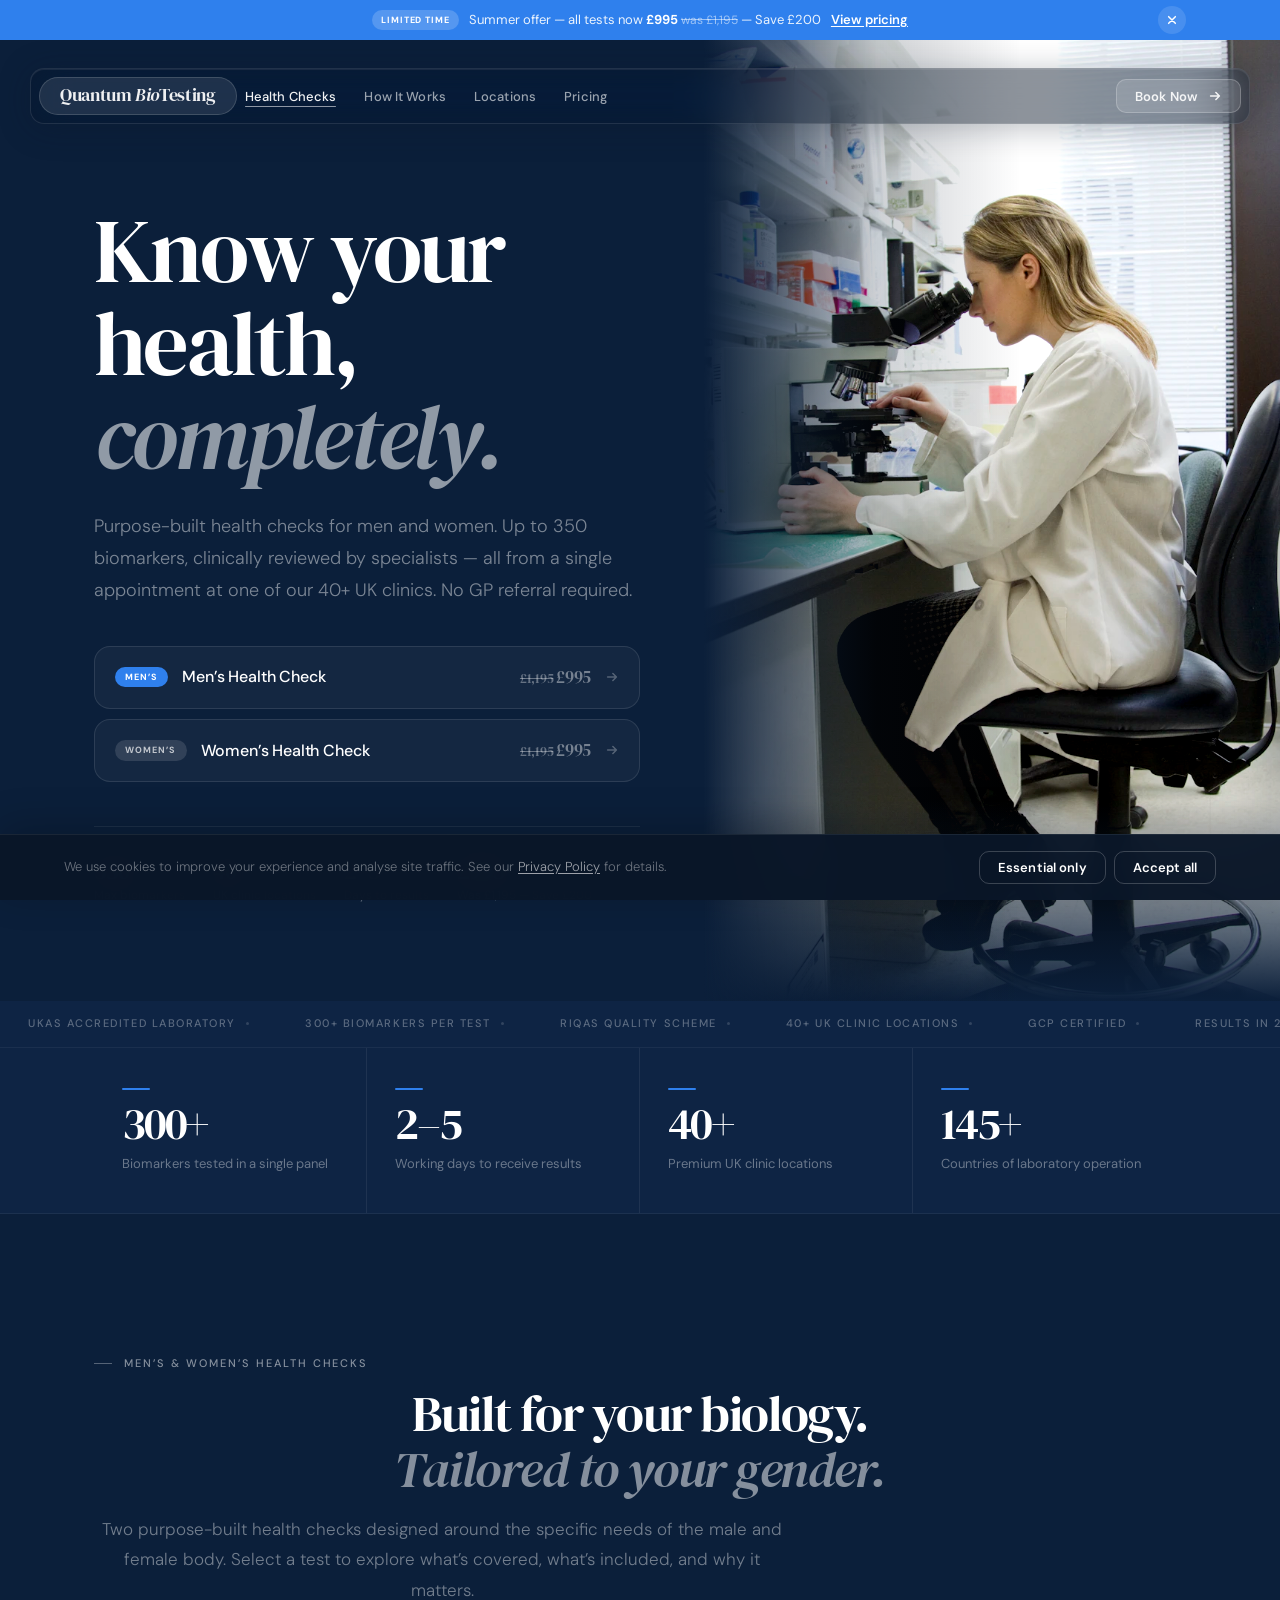
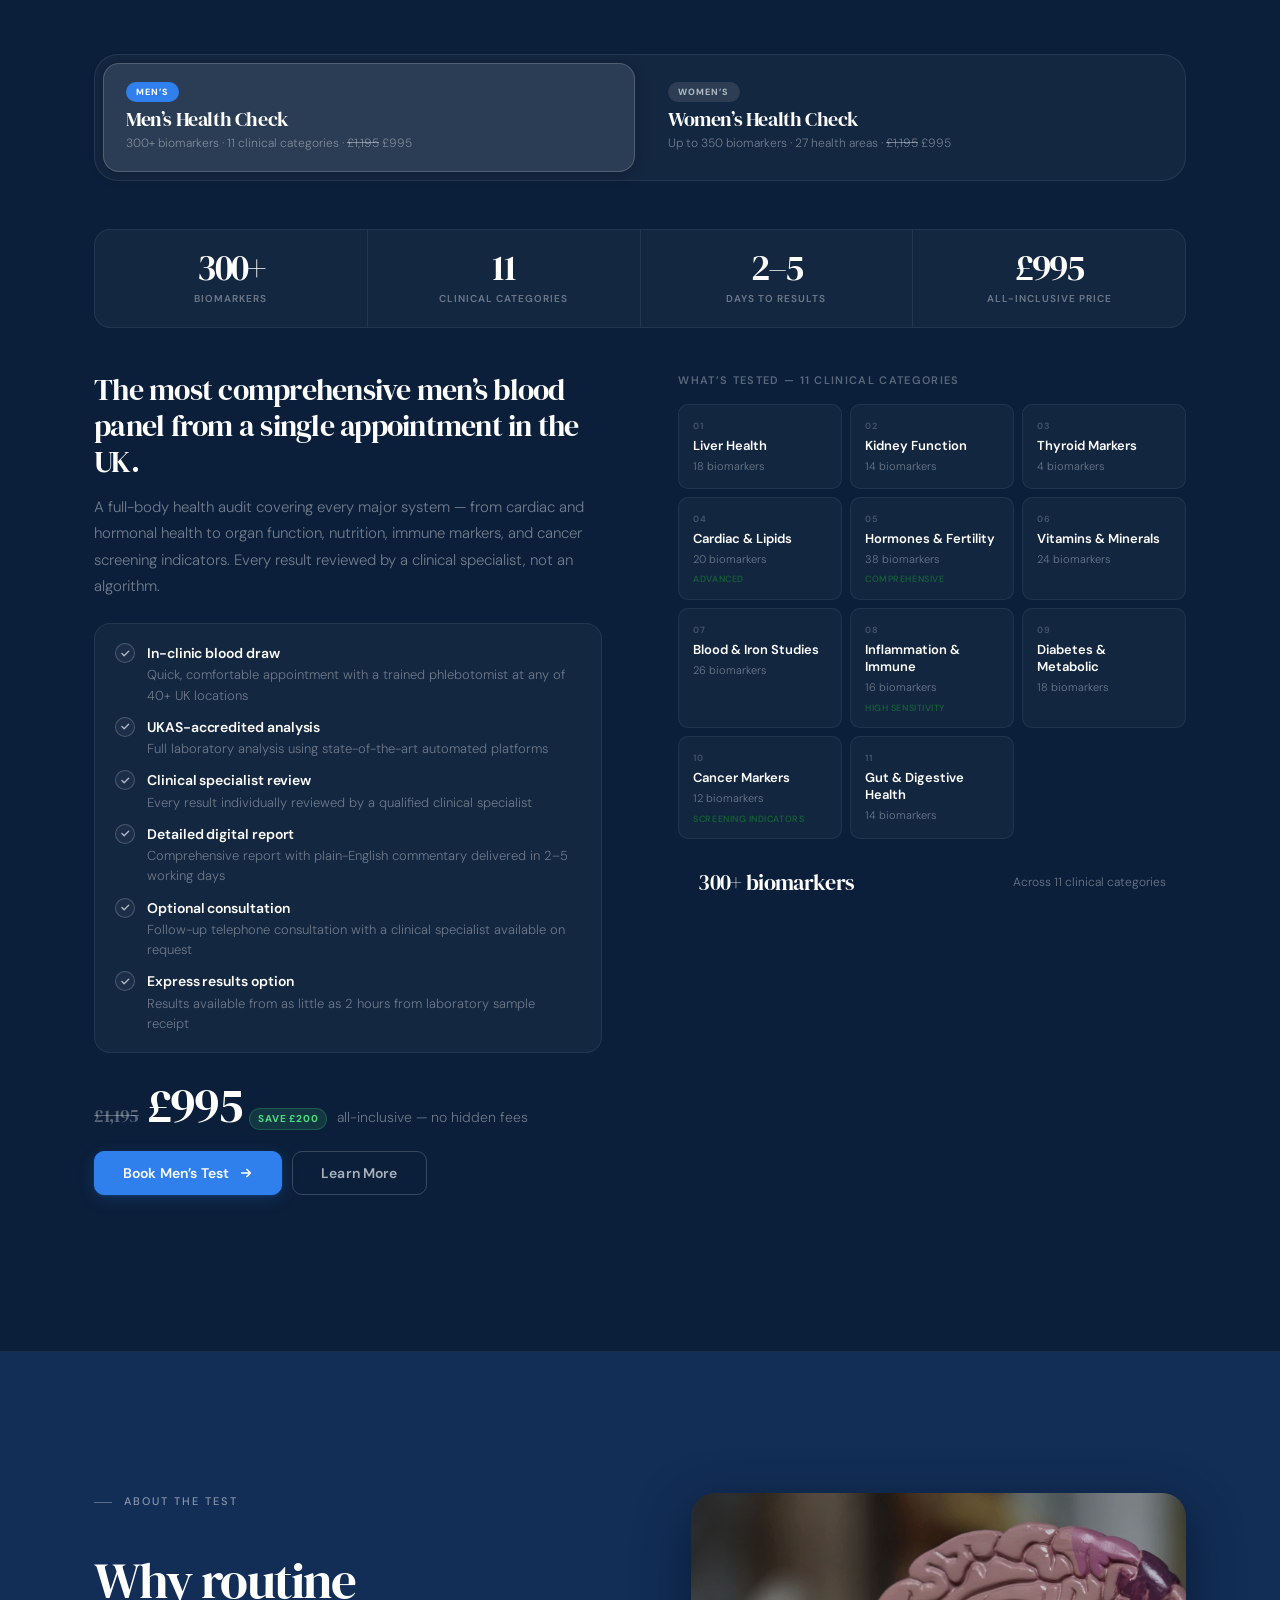
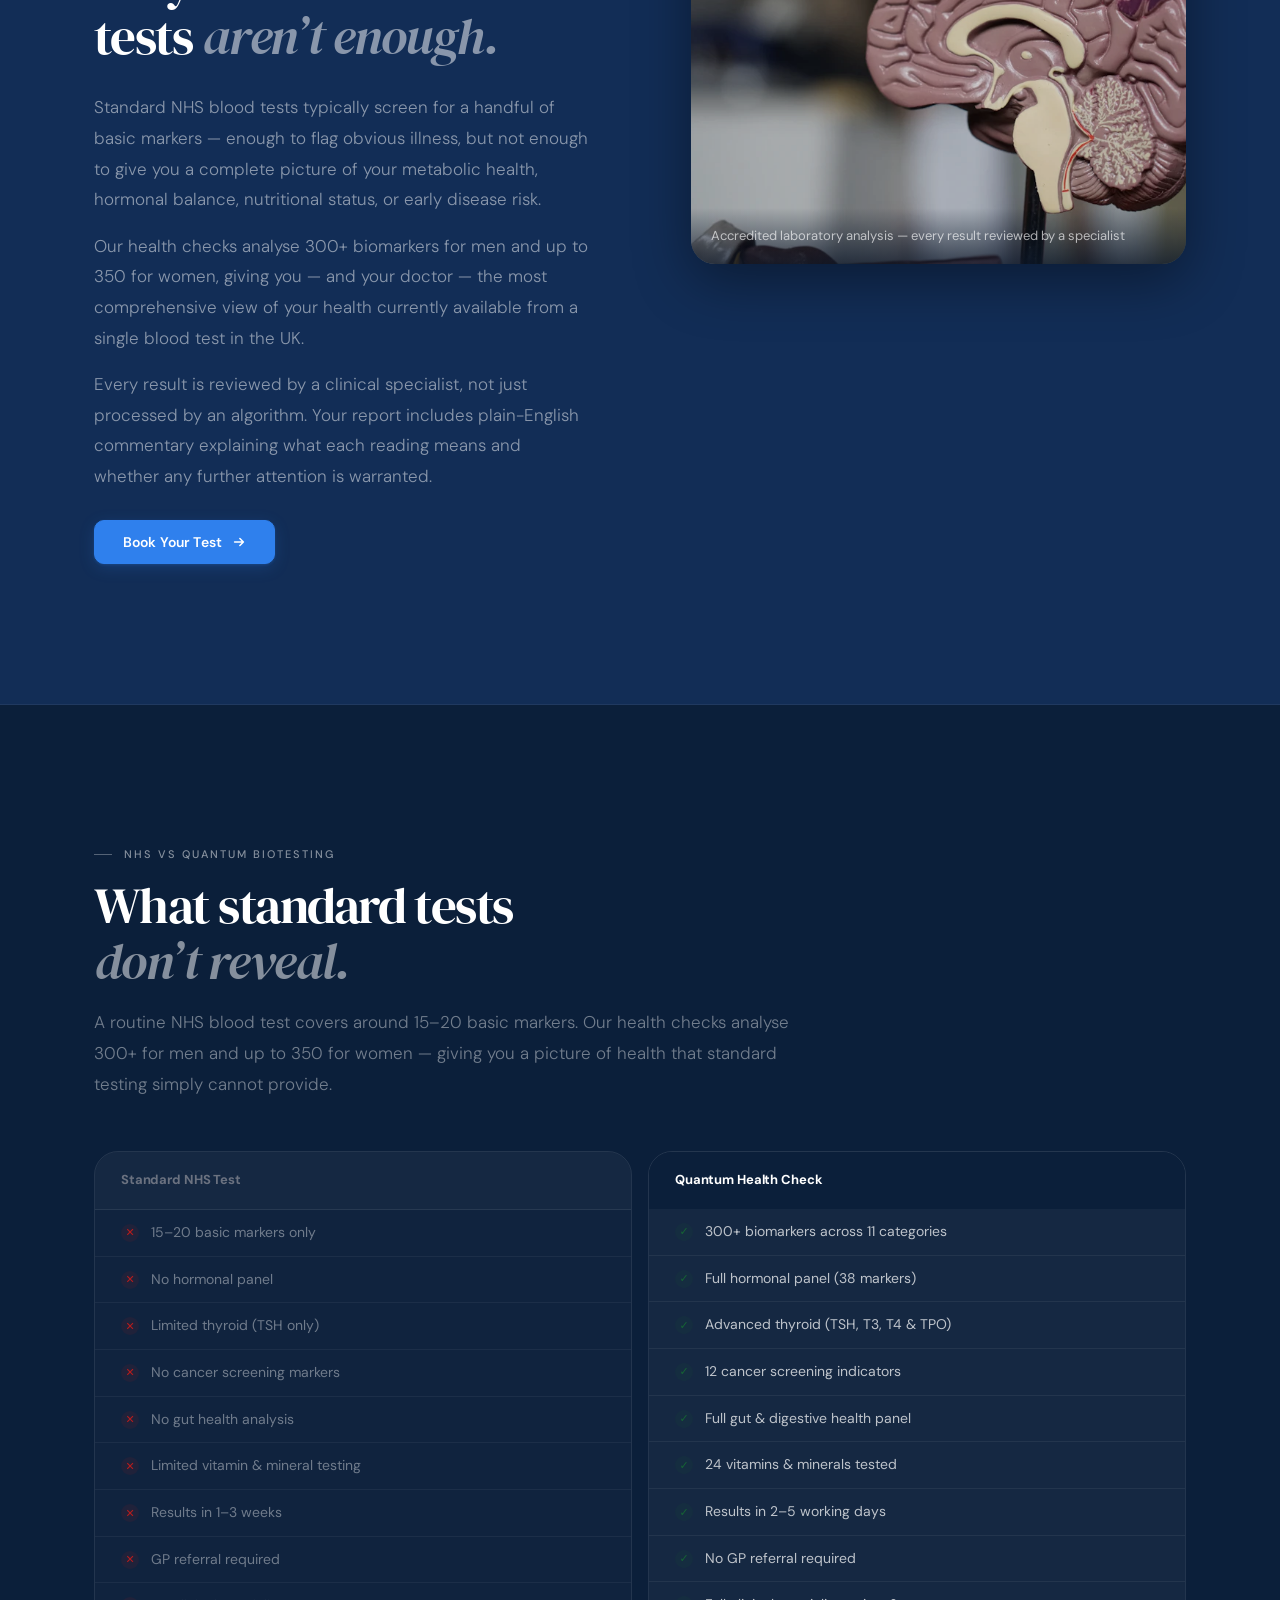
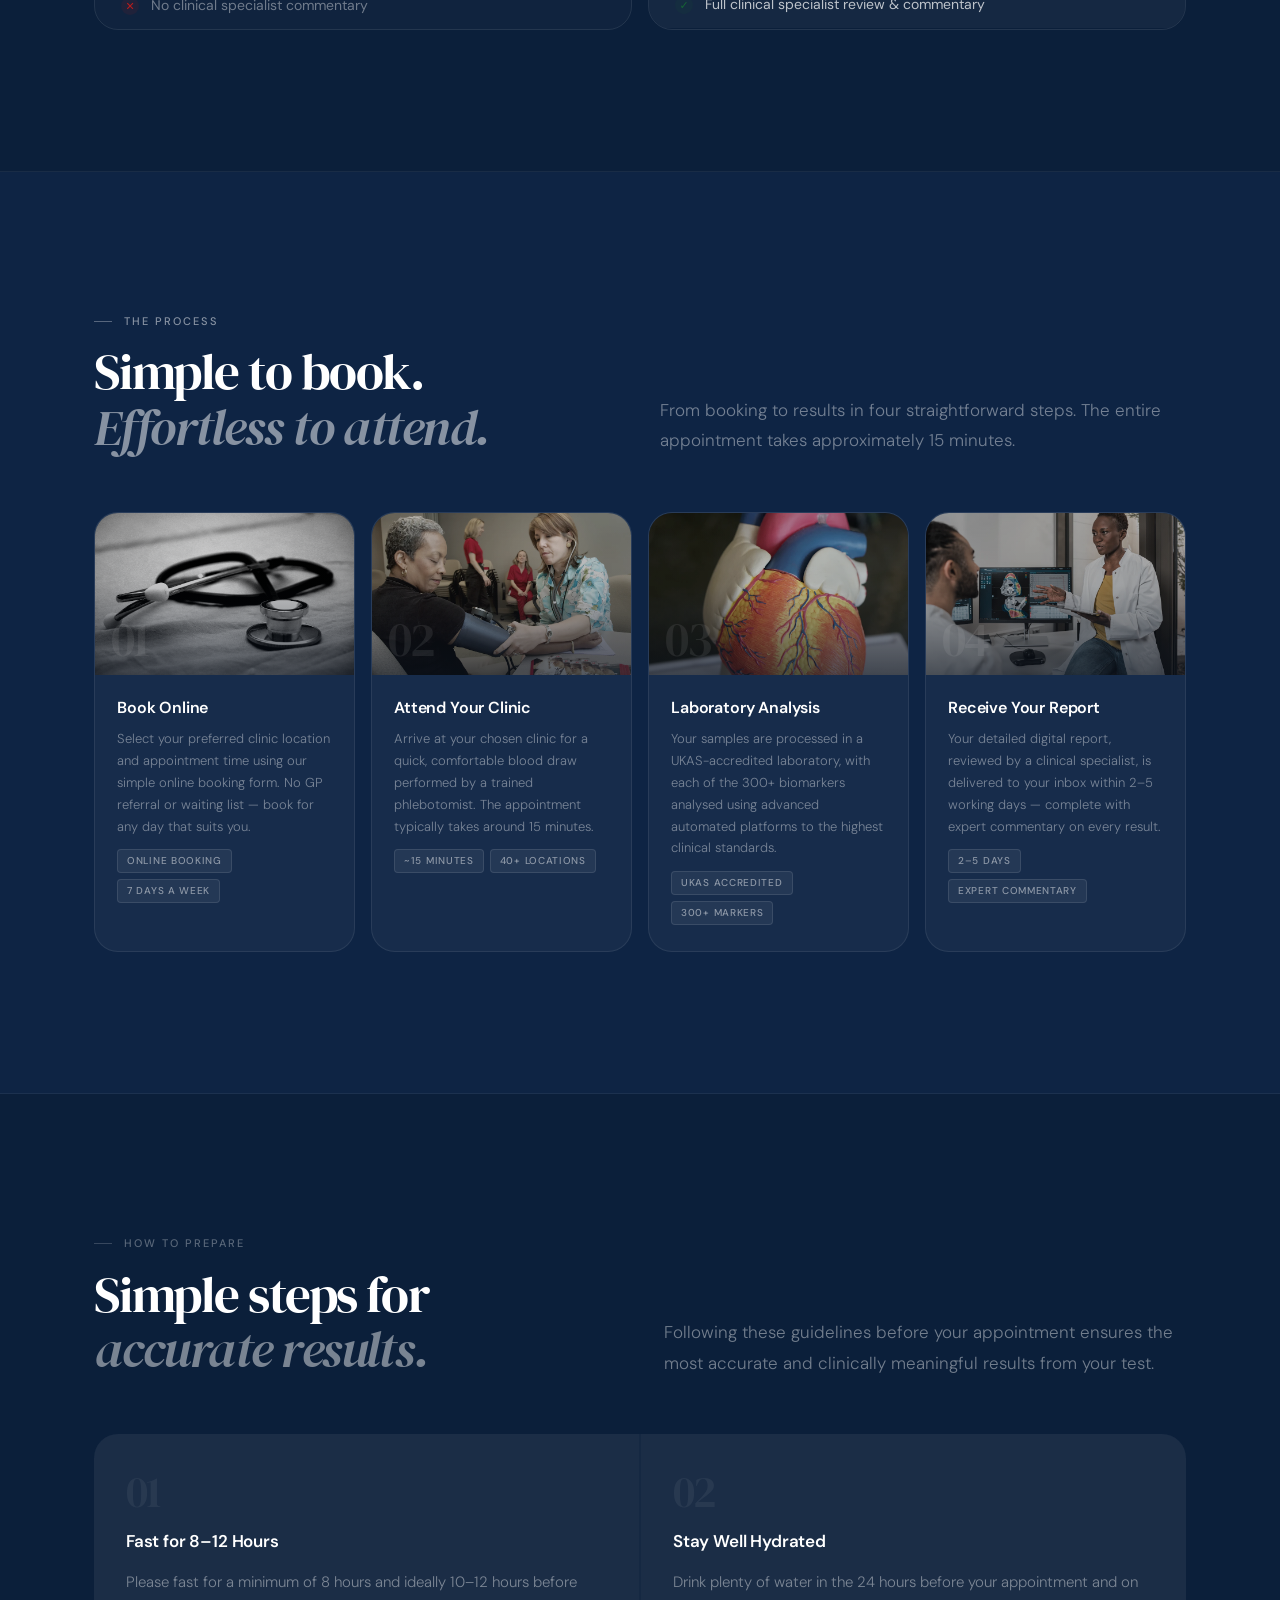
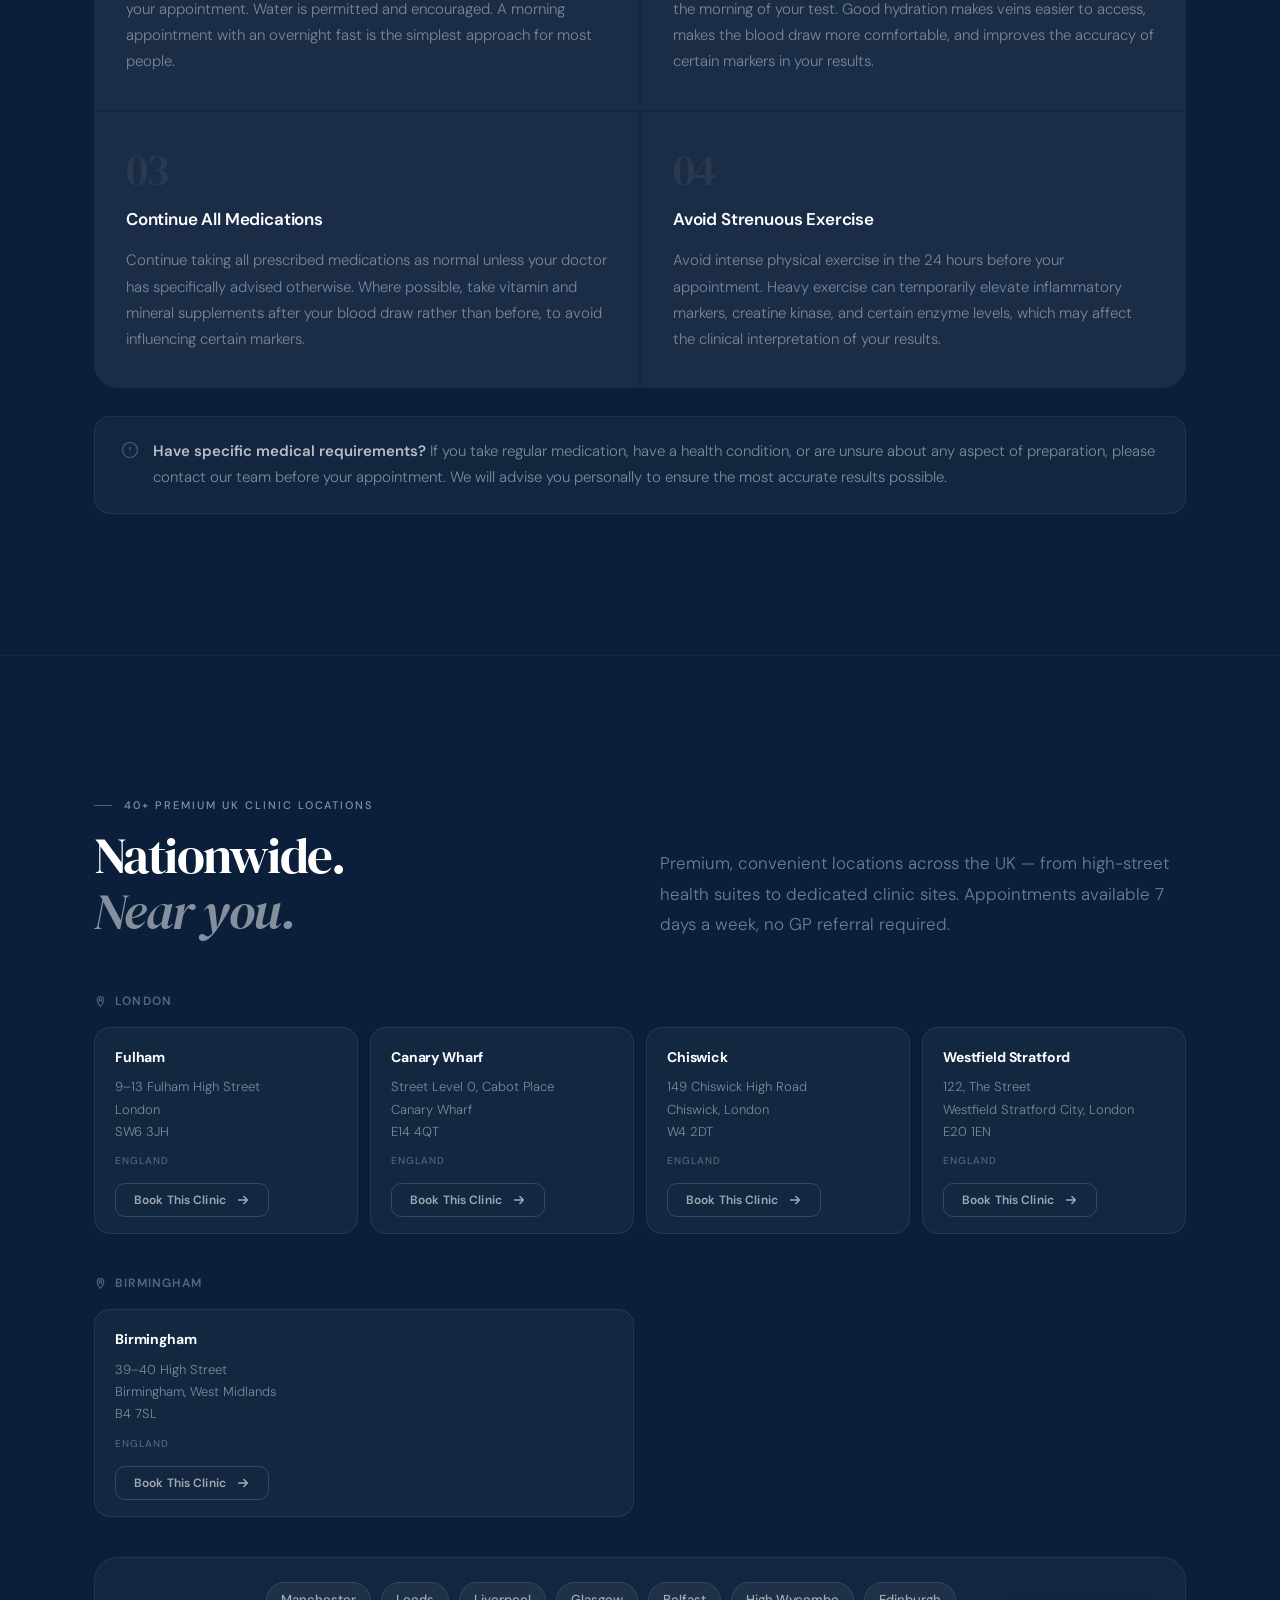
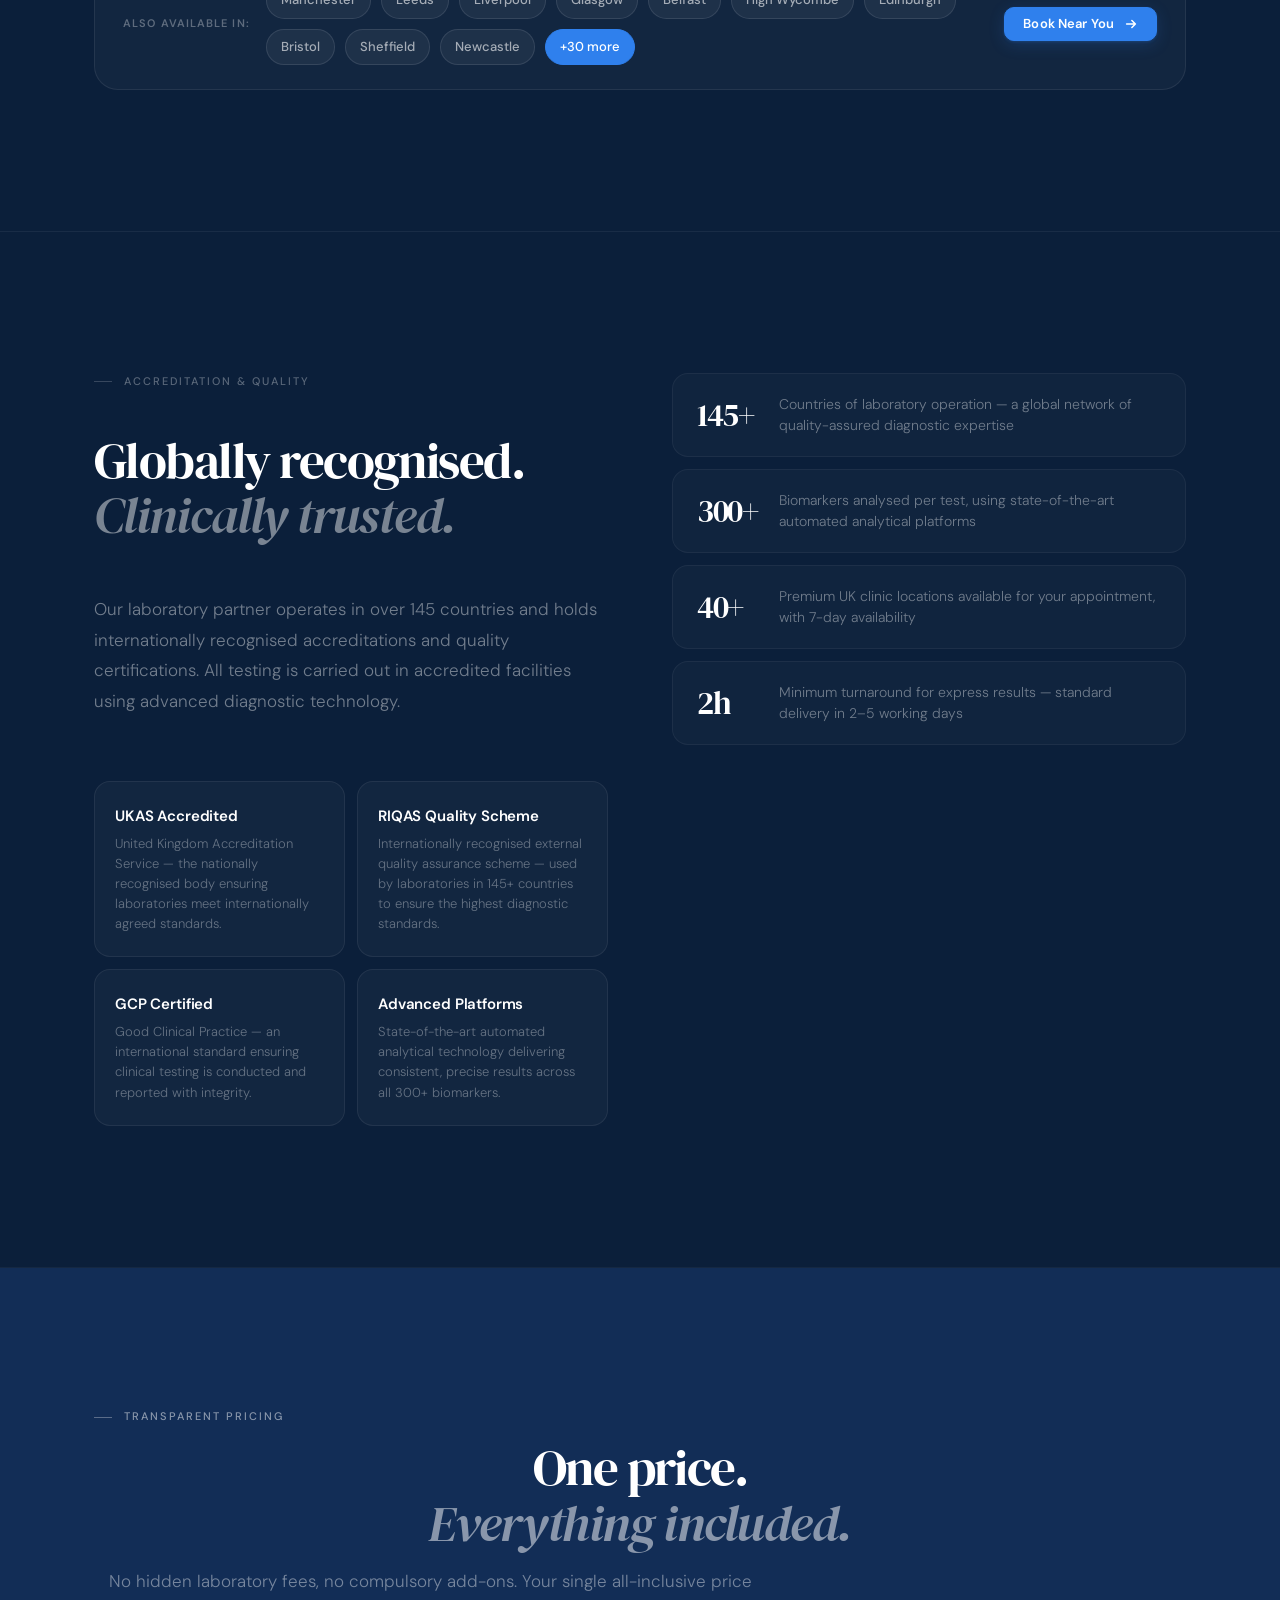
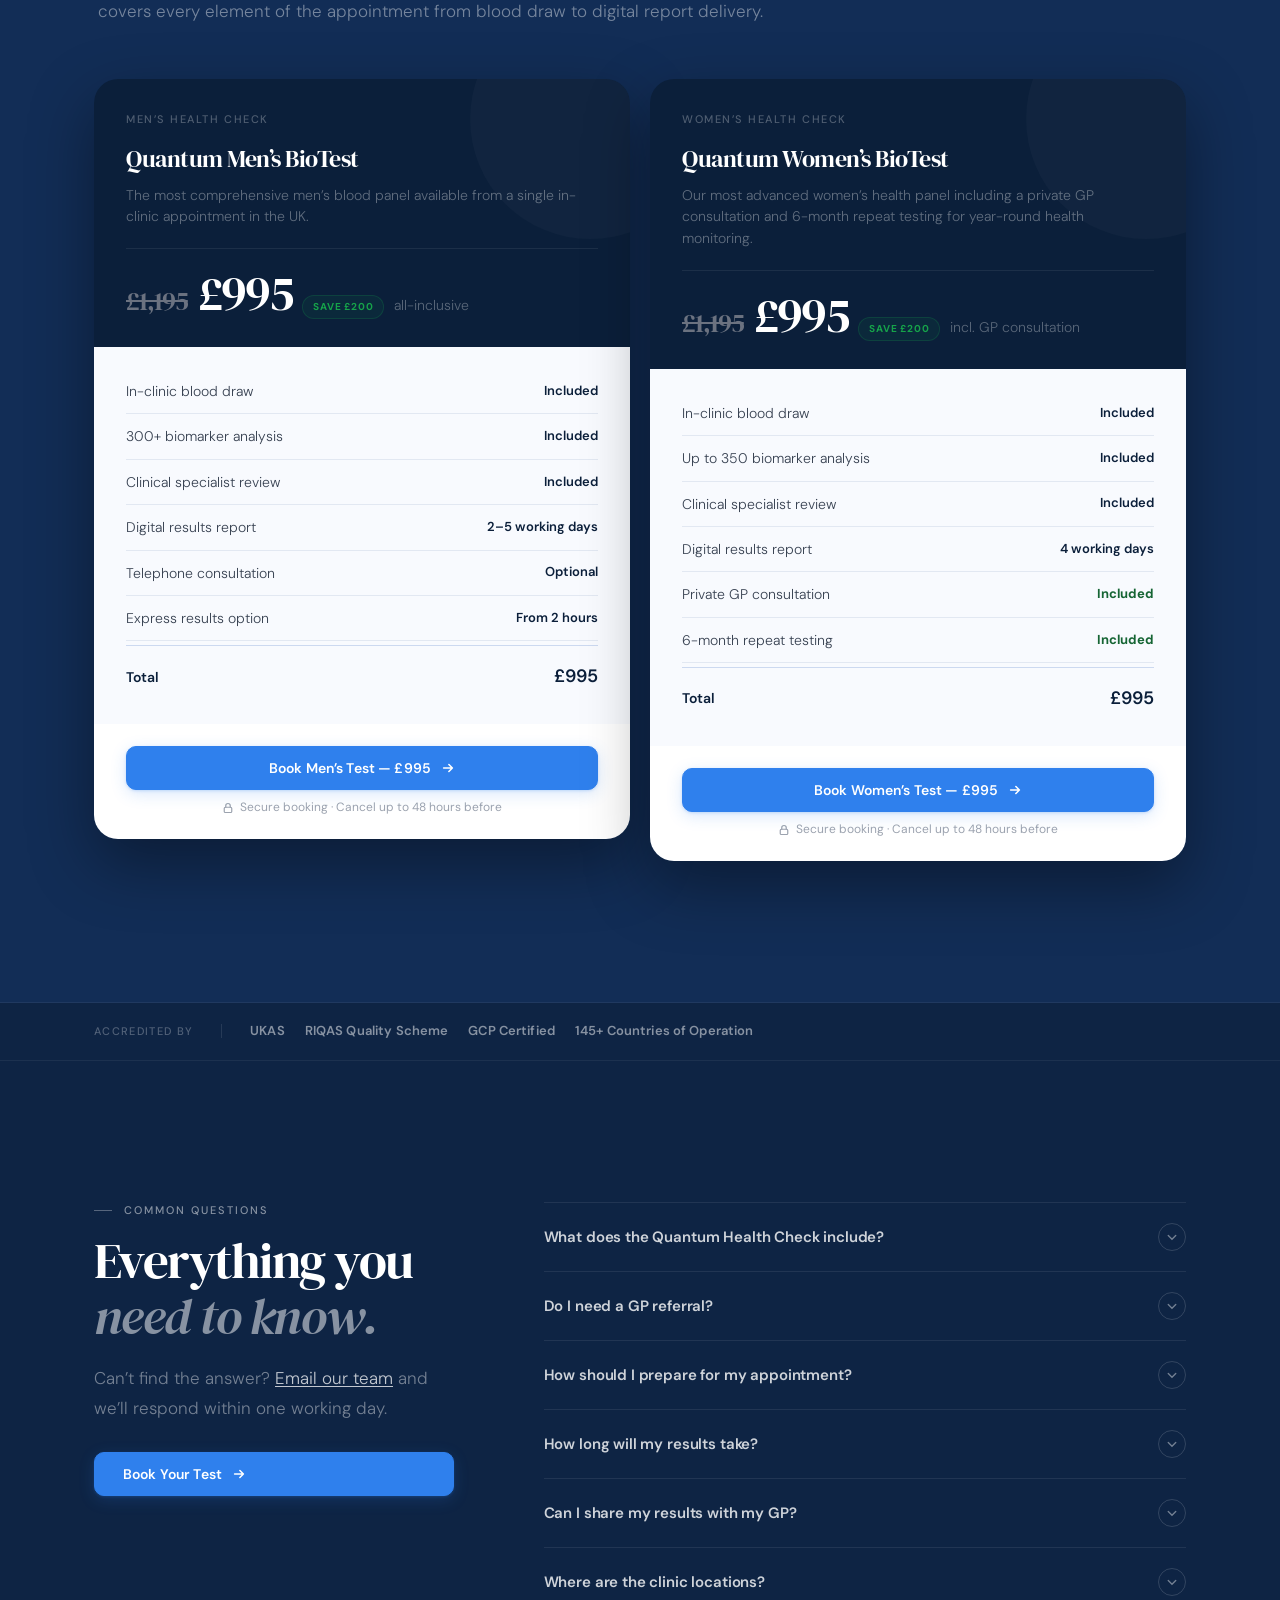
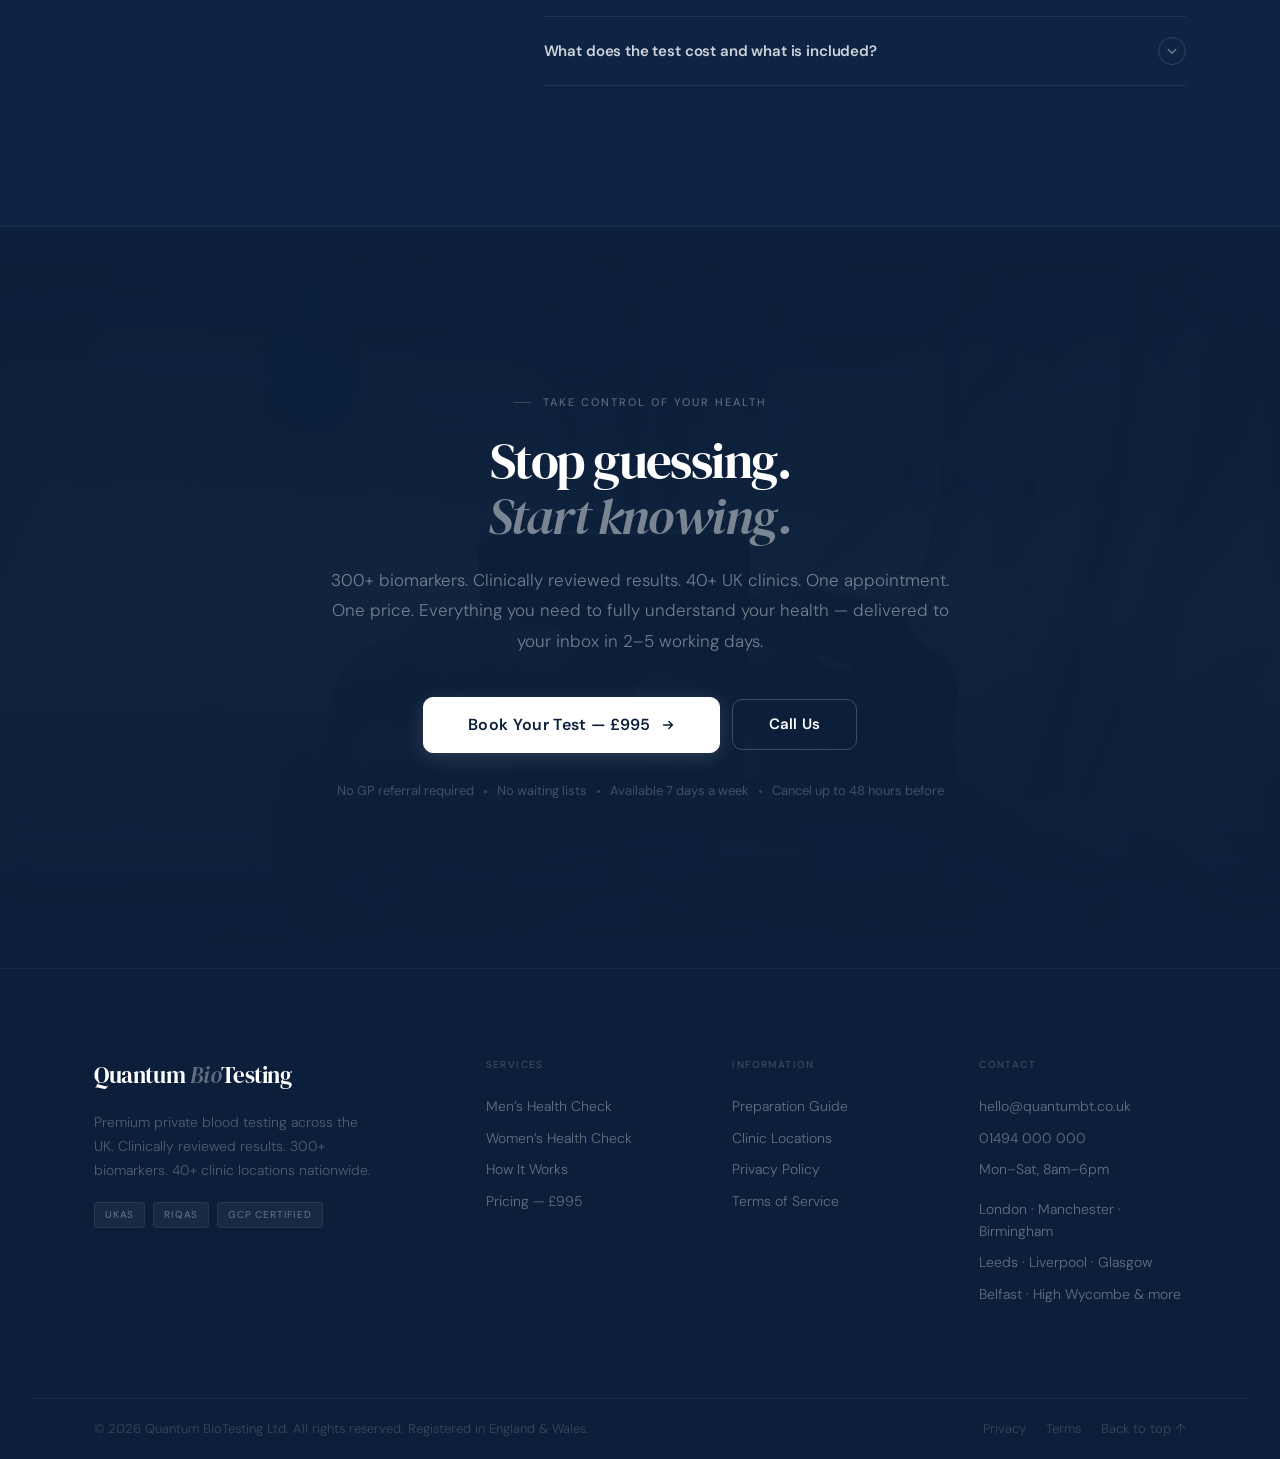
==== commit a80cc21d: "Blue theme redesign + promo banner + discount pricing" ====
--- a/index.html
+++ b/index.html
@@ -92,6 +92,20 @@
 <div id="scroll-progress" aria-hidden="true"></div>
 
 <!-- ━━━━━━━━━━━━━━━━━━━━━━ NAVIGATION ━━━━━━━━━━━━━━━━━━━━━━ -->
+<!-- ━━━━━━━━━━━━━━━━━━━━━ PROMO BANNER ━━━━━━━━━━━━━━━━━━━━━ -->
+<div class="promo-bar" id="promo-bar" role="banner" aria-label="Promotional offer">
+  <div class="promo-bar-inner">
+    <div class="promo-bar-content">
+      <span class="promo-bar-tag">Limited Time</span>
+      <span class="promo-bar-msg">Summer offer &mdash; all tests now <strong>&pound;995</strong> <span class="promo-bar-was">was &pound;1,195</span> &mdash; Save &pound;200</span>
+      <a href="#pricing" class="promo-bar-link">View pricing</a>
+    </div>
+    <button class="promo-bar-close" id="promo-bar-close" aria-label="Dismiss promotional banner" type="button">
+      <svg viewBox="0 0 12 12" fill="none" stroke="currentColor" stroke-width="1.8" stroke-linecap="round" aria-hidden="true"><path d="M2 2l8 8M10 2L2 10"/></svg>
+    </button>
+  </div>
+</div>
+
 <nav class="site-nav" id="site-nav" role="navigation" aria-label="Main navigation">
   <div class="nav-inner">
     <a href="#hero" class="nav-logo" aria-label="Quantum BioTesting — home">
@@ -144,7 +158,7 @@
     </nav>
     <div class="drawer-foot">
       <button class="btn btn-primary btn-full" id="open-modal-mobile" type="button" aria-haspopup="dialog">
-        Book Your Test &mdash; &pound;995
+        Book Your Test &mdash; &pound;995 <small class="drawer-was">was &pound;1,195</small>
         <svg viewBox="0 0 16 16" fill="none" stroke="currentColor" stroke-width="1.8" stroke-linecap="round" stroke-linejoin="round" aria-hidden="true"><path d="M3 8h10M9 4l4 4-4 4"/></svg>
       </button>
       <a href="tel:01494000000" class="btn btn-ghost btn-full">Call Us</a>
@@ -175,13 +189,13 @@
           <button class="hero-cta-btn hero-cta-mens" id="open-modal-hero" type="button" aria-haspopup="dialog">
             <span class="hero-cta-tag">Men&rsquo;s</span>
             <span class="hero-cta-text">Men&rsquo;s Health Check</span>
-            <span class="hero-cta-price">&pound;995</span>
+            <span class="hero-cta-price"><span class="hero-was">&pound;1,195</span>&pound;995</span>
             <svg viewBox="0 0 16 16" fill="none" stroke="currentColor" stroke-width="1.8" stroke-linecap="round" stroke-linejoin="round" aria-hidden="true"><path d="M3 8h10M9 4l4 4-4 4"/></svg>
           </button>
           <button class="hero-cta-btn hero-cta-womens" id="open-modal-womens-hero" type="button" aria-haspopup="dialog">
             <span class="hero-cta-tag hero-cta-tag--w">Women&rsquo;s</span>
             <span class="hero-cta-text">Women&rsquo;s Health Check</span>
-            <span class="hero-cta-price">&pound;995</span>
+            <span class="hero-cta-price"><span class="hero-was">&pound;1,195</span>&pound;995</span>
             <svg viewBox="0 0 16 16" fill="none" stroke="currentColor" stroke-width="1.8" stroke-linecap="round" stroke-linejoin="round" aria-hidden="true"><path d="M3 8h10M9 4l4 4-4 4"/></svg>
           </button>
         </div>
@@ -202,7 +216,7 @@
           </div>
           <div class="hero-proof-item" role="listitem">
             <div class="hero-proof-val">£995</div>
-            <div class="hero-proof-lbl">All-inclusive price</div>
+            <div class="hero-proof-lbl">Was &pound;1,195 &mdash; Save &pound;200</div>
           </div>
         </div>
       </div>
@@ -287,12 +301,12 @@
       <button class="hc-tab hc-tab--active" id="tab-mens" role="tab" aria-selected="true" aria-controls="pane-mens" type="button">
         <span class="hct-pill hct-pill--mens">Men&rsquo;s</span>
         <span class="hct-name">Men&rsquo;s Health Check</span>
-        <span class="hct-sub">300+ biomarkers &middot; 11 clinical categories &middot; &pound;995</span>
+        <span class="hct-sub">300+ biomarkers &middot; 11 clinical categories &middot; <s>&pound;1,195</s>&nbsp;&pound;995</span>
       </button>
       <button class="hc-tab" id="tab-womens" role="tab" aria-selected="false" aria-controls="pane-womens" type="button">
         <span class="hct-pill hct-pill--womens">Women&rsquo;s</span>
         <span class="hct-name">Women&rsquo;s Health Check</span>
-        <span class="hct-sub">Up to 350 biomarkers &middot; 27 health areas &middot; &pound;995</span>
+        <span class="hct-sub">Up to 350 biomarkers &middot; 27 health areas &middot; <s>&pound;1,195</s>&nbsp;&pound;995</span>
       </button>
     </div>
 
@@ -376,7 +390,11 @@
             </div>
           </div>
           <div class="hcp-price-row">
-            <span class="hcp-price">&pound;995</span>
+            <div class="hcp-price-group">
+              <span class="hcp-price-was">&pound;1,195</span>
+              <span class="hcp-price">&pound;995</span>
+              <span class="hcp-save">Save &pound;200</span>
+            </div>
             <span class="hcp-price-note">all-inclusive &mdash; no hidden fees</span>
           </div>
           <div class="hcp-actions">
@@ -527,7 +545,11 @@
             </div>
           </div>
           <div class="hcp-price-row">
-            <span class="hcp-price">&pound;995</span>
+            <div class="hcp-price-group">
+              <span class="hcp-price-was">&pound;1,195</span>
+              <span class="hcp-price">&pound;995</span>
+              <span class="hcp-save">Save &pound;200</span>
+            </div>
             <span class="hcp-price-note">includes private GP consultation</span>
           </div>
           <div class="hcp-actions">
@@ -980,7 +1002,9 @@
           <div class="pc-name">Quantum Men&rsquo;s BioTest</div>
           <div class="pc-desc">The most comprehensive men&rsquo;s blood panel available from a single in-clinic appointment in the UK.</div>
           <div class="pc-price-row">
+            <span class="pc-price-was">&pound;1,195</span>
             <span class="pc-price">&pound;995</span>
+            <span class="pc-save">Save &pound;200</span>
             <span class="pc-price-note">all-inclusive</span>
           </div>
         </div>
@@ -1011,7 +1035,9 @@
           <div class="pc-name">Quantum Women&rsquo;s BioTest</div>
           <div class="pc-desc">Our most advanced women&rsquo;s health panel including a private GP consultation and 6-month repeat testing for year-round health monitoring.</div>
           <div class="pc-price-row">
+            <span class="pc-price-was">&pound;1,195</span>
             <span class="pc-price">&pound;995</span>
+            <span class="pc-save">Save &pound;200</span>
             <span class="pc-price-note">incl. GP consultation</span>
           </div>
         </div>
@@ -1187,7 +1213,7 @@
 <!-- ━━━━━━━━━━━━━━━━━━━━━━ MOBILE BAR ━━━━━━━━━━━━━━━━━━━━ -->
 <div class="mob-bar" id="mobile-book-bar" aria-hidden="true">
   <button class="btn btn-primary" id="open-modal-mobilebar" style="flex:1;justify-content:center;" type="button" aria-haspopup="dialog">
-    Book Now &mdash; &pound;995
+    Book Now &mdash; &pound;995 <span class="mob-was">was &pound;1,195</span>
     <svg viewBox="0 0 16 16" fill="none" stroke="currentColor" stroke-width="1.8" stroke-linecap="round" stroke-linejoin="round" aria-hidden="true"><path d="M3 8h10M9 4l4 4-4 4"/></svg>
   </button>
   <a href="tel:01494000000" class="btn btn-ghost btn-sm">Call</a>
--- a/assets/css/style.css
+++ b/assets/css/style.css
@@ -3412,3 +3412,511 @@
     padding: 10px 10px;
   }
 }
+
+/* ================================================================
+   v5  BLUE-DOMINANT THEME + PROMO BANNER + DISCOUNTED PRICING
+   ================================================================ */
+
+/* ── PROMO BANNER ─────────────────────────────────────────────── */
+.promo-bar {
+  position: fixed;
+  top: 0;
+  left: 0;
+  right: 0;
+  z-index: 950;
+  background: var(--blue);
+}
+.promo-bar.pb-hidden { display: none; }
+.promo-bar-inner {
+  max-width: var(--max);
+  margin-inline: auto;
+  padding: 9px var(--gtr);
+  display: flex;
+  align-items: center;
+  justify-content: center;
+  gap: 12px;
+  position: relative;
+  min-height: 40px;
+}
+.promo-bar-content {
+  display: flex;
+  align-items: center;
+  gap: 10px;
+  flex-wrap: wrap;
+  justify-content: center;
+  text-align: center;
+}
+.promo-bar-tag {
+  font-size: .5625rem;
+  font-weight: 700;
+  letter-spacing: .1em;
+  text-transform: uppercase;
+  padding: 3px 9px;
+  border-radius: var(--pill);
+  background: rgba(255,255,255,.18);
+  color: var(--white);
+  flex-shrink: 0;
+  white-space: nowrap;
+}
+.promo-bar-msg {
+  font-size: .8125rem;
+  color: rgba(255,255,255,.9);
+  line-height: 1.4;
+}
+.promo-bar-msg strong { color: var(--white); font-weight: 700; }
+.promo-bar-was {
+  text-decoration: line-through;
+  color: rgba(255,255,255,.52);
+  font-size: .75rem;
+}
+.promo-bar-link {
+  font-size: .8125rem;
+  font-weight: 600;
+  color: var(--white);
+  text-decoration: underline;
+  text-underline-offset: 2px;
+  white-space: nowrap;
+  transition: opacity .15s;
+  flex-shrink: 0;
+}
+.promo-bar-link:hover { opacity: .72; }
+.promo-bar-close {
+  position: absolute;
+  right: var(--gtr);
+  top: 50%;
+  transform: translateY(-50%);
+  width: 28px;
+  height: 28px;
+  border-radius: 50%;
+  background: rgba(255,255,255,.12);
+  display: flex;
+  align-items: center;
+  justify-content: center;
+  color: var(--white);
+  transition: background .15s;
+  flex-shrink: 0;
+  cursor: pointer;
+}
+.promo-bar-close:hover { background: rgba(255,255,255,.24); }
+.promo-bar-close svg { width: 10px; height: 10px; }
+
+/* Nav & hero pushed down when promo bar is visible */
+.has-promo .site-nav { top: 56px; }
+.has-promo .hero-split-l {
+  padding-top: calc(var(--nav) + 40px + clamp(60px,8vw,96px));
+}
+
+/* ── DISCOUNT PRICING ELEMENTS ────────────────────────────────── */
+.hero-was {
+  font-family: var(--display);
+  font-size: .78em;
+  color: rgba(255,255,255,.35);
+  text-decoration: line-through;
+  letter-spacing: -.02em;
+  margin-right: 3px;
+}
+.hcp-price-group {
+  display: flex;
+  align-items: baseline;
+  gap: 8px;
+  flex-wrap: wrap;
+  margin-bottom: 4px;
+}
+.hcp-price-was {
+  font-family: var(--display);
+  font-size: 1.125rem;
+  color: rgba(255,255,255,.32);
+  text-decoration: line-through;
+  letter-spacing: -.02em;
+}
+.hcp-save {
+  display: inline-flex;
+  align-items: center;
+  padding: 2px 8px;
+  border-radius: var(--pill);
+  background: rgba(74,222,128,.12);
+  border: 1px solid rgba(74,222,128,.22);
+  font-size: .625rem;
+  font-weight: 700;
+  letter-spacing: .08em;
+  text-transform: uppercase;
+  color: #4ade80;
+}
+.pc-price-row {
+  display: flex;
+  align-items: baseline;
+  gap: 10px;
+  flex-wrap: wrap;
+}
+.pc-price-was {
+  font-family: var(--display);
+  font-size: 1.625rem;
+  color: var(--ink3);
+  text-decoration: line-through;
+  letter-spacing: -.04em;
+  line-height: 1;
+}
+.pc-save {
+  display: inline-flex;
+  align-items: center;
+  padding: 3px 10px;
+  border-radius: var(--pill);
+  background: rgba(22,163,74,.08);
+  border: 1px solid rgba(22,163,74,.18);
+  font-size: .625rem;
+  font-weight: 700;
+  letter-spacing: .08em;
+  text-transform: uppercase;
+  color: #16a34a;
+}
+.mob-was {
+  font-size: .6875rem;
+  text-decoration: line-through;
+  opacity: .5;
+  margin-left: 2px;
+}
+.drawer-was {
+  font-size: .75rem;
+  text-decoration: line-through;
+  opacity: .45;
+  margin-left: 2px;
+  font-family: var(--body);
+  font-style: normal;
+}
+
+/* ── BLUE SECTION BACKGROUNDS ─────────────────────────────────── */
+
+/* Stats Strip → deep navy */
+.stats-strip {
+  background: var(--n90) !important;
+  border-bottom: 1px solid rgba(255,255,255,.06) !important;
+}
+.stats-strip .stat-cell { border-right: 1px solid rgba(255,255,255,.07); }
+.stats-strip .stat-cell:last-child { border-right: none; }
+.stats-strip .stat-cell:hover { background: rgba(255,255,255,.04); }
+.stats-strip .stat-val { color: var(--white); }
+.stats-strip .stat-lbl { color: rgba(255,255,255,.38); }
+
+/* Health Checks → navy */
+#health-checks {
+  background: var(--navy) !important;
+  border-bottom: 1px solid rgba(255,255,255,.06) !important;
+}
+.hc-head .sec-eyebrow { color: rgba(255,255,255,.5) !important; }
+.hc-head .sec-eyebrow::before { background: rgba(255,255,255,.3) !important; }
+.hc-head .sec-h { color: var(--white) !important; }
+.hc-head .sec-h em { color: rgba(255,255,255,.5) !important; }
+.hc-head .sec-body { color: rgba(255,255,255,.42) !important; }
+.hc-tabs {
+  background: rgba(255,255,255,.04) !important;
+  border-color: rgba(255,255,255,.08) !important;
+}
+.hc-tab:hover:not(.hc-tab--active) {
+  background: rgba(255,255,255,.07) !important;
+  border-color: rgba(255,255,255,.12) !important;
+}
+.hc-tab--active {
+  background: rgba(255,255,255,.1) !important;
+  border-color: rgba(255,255,255,.18) !important;
+  box-shadow: 0 2px 14px rgba(0,0,0,.25) !important;
+}
+.hct-name { color: var(--white) !important; }
+.hct-sub { color: rgba(255,255,255,.4) !important; }
+.hct-pill--womens {
+  background: rgba(255,255,255,.1) !important;
+  color: rgba(255,255,255,.65) !important;
+}
+.hc-tab--active .hct-pill--womens {
+  background: rgba(255,255,255,.18) !important;
+  color: var(--white) !important;
+}
+.hcp-stats {
+  background: rgba(255,255,255,.04) !important;
+  border-color: rgba(255,255,255,.07) !important;
+}
+.hcps-val { color: var(--white) !important; }
+.hcps-lbl { color: rgba(255,255,255,.38) !important; }
+.hcps-sep { background: rgba(255,255,255,.07) !important; }
+.hcp-title { color: var(--white) !important; }
+.hcp-desc { color: rgba(255,255,255,.42) !important; }
+.hcp-features {
+  background: rgba(255,255,255,.04) !important;
+  border-color: rgba(255,255,255,.07) !important;
+}
+.hcpf-check {
+  border-color: rgba(255,255,255,.2) !important;
+  background: rgba(255,255,255,.04) !important;
+}
+.hcpf-check svg { stroke: rgba(255,255,255,.65) !important; }
+.hcpf-title { color: var(--white) !important; }
+.hcpf-desc { color: rgba(255,255,255,.38) !important; }
+.hcp-price-row { border-color: rgba(255,255,255,.08) !important; }
+.hcp-price { color: var(--white) !important; }
+.hcp-price-note { color: rgba(255,255,255,.4) !important; }
+.hcp-actions .btn-ghost {
+  color: rgba(255,255,255,.65) !important;
+  border-color: rgba(255,255,255,.18) !important;
+}
+.hcp-actions .btn-ghost:hover {
+  background: rgba(255,255,255,.08) !important;
+  border-color: rgba(255,255,255,.32) !important;
+  color: var(--white) !important;
+}
+.hcp-cat-heading { color: rgba(255,255,255,.32) !important; }
+.hcp-cat-cell {
+  background: rgba(255,255,255,.03) !important;
+  border-color: rgba(255,255,255,.07) !important;
+}
+.hcp-cat-cell:hover {
+  background: rgba(255,255,255,.08) !important;
+  border-bottom-color: var(--blue) !important;
+  border-color: rgba(255,255,255,.14) !important;
+}
+.hcp-cat-num { color: rgba(255,255,255,.22) !important; }
+.hcp-cat-name { color: var(--white) !important; }
+.hcp-cat-count { color: rgba(255,255,255,.38) !important; }
+.hcp-w-cats { border-color: rgba(255,255,255,.08) !important; }
+.hcp-w-cat {
+  background: rgba(255,255,255,.025) !important;
+  border-color: rgba(255,255,255,.07) !important;
+  color: rgba(255,255,255,.65) !important;
+}
+.hcp-w-cat:hover { background: rgba(255,255,255,.06) !important; }
+.hcp-disclaimer {
+  background: rgba(255,255,255,.04) !important;
+  border-color: rgba(255,255,255,.07) !important;
+  color: rgba(255,255,255,.28) !important;
+}
+
+/* About → dark navy */
+#about {
+  background: var(--n80) !important;
+  border-bottom: 1px solid rgba(255,255,255,.06) !important;
+}
+#about .sec-eyebrow { color: rgba(255,255,255,.5) !important; }
+#about .sec-eyebrow::before { background: rgba(255,255,255,.3) !important; }
+#about .sec-h { color: var(--white) !important; }
+#about .sec-h em { color: rgba(255,255,255,.5) !important; }
+.about-text p { color: rgba(255,255,255,.5) !important; }
+#about .btn-ghost {
+  color: rgba(255,255,255,.65) !important;
+  border-color: rgba(255,255,255,.18) !important;
+}
+#about .btn-ghost:hover {
+  background: rgba(255,255,255,.08) !important;
+  border-color: rgba(255,255,255,.32) !important;
+  color: var(--white) !important;
+}
+.about-img-wrap img { filter: brightness(.88) saturate(.8); }
+.about-img-wrap { box-shadow: 0 16px 56px rgba(0,0,0,.4) !important; }
+.about-card {
+  background: rgba(255,255,255,.05) !important;
+  border-color: rgba(255,255,255,.08) !important;
+}
+.about-card:hover {
+  background: rgba(255,255,255,.09) !important;
+  border-color: rgba(255,255,255,.18) !important;
+}
+.about-card-num { color: rgba(255,255,255,.12) !important; }
+.about-card-text h3 { color: var(--white) !important; }
+.about-card-text p { color: rgba(255,255,255,.42) !important; }
+
+/* Compare → navy */
+#compare {
+  background: var(--navy) !important;
+  border-bottom: 1px solid rgba(255,255,255,.06) !important;
+}
+.compare-head .sec-eyebrow { color: rgba(255,255,255,.5) !important; }
+.compare-head .sec-eyebrow::before { background: rgba(255,255,255,.3) !important; }
+.compare-head .sec-h { color: var(--white) !important; }
+.compare-head .sec-h em { color: rgba(255,255,255,.5) !important; }
+.compare-head .sec-body { color: rgba(255,255,255,.42) !important; }
+.compare-grid { border-color: rgba(255,255,255,.1) !important; }
+.compare-col { border-color: rgba(255,255,255,.1) !important; }
+.nhs-col .compare-col-hd {
+  background: rgba(255,255,255,.04) !important;
+  border-bottom-color: rgba(255,255,255,.08) !important;
+}
+.nhs-col .compare-col-hd .compare-col-title { color: rgba(255,255,255,.55) !important; }
+.nhs-col .compare-col-hd .compare-col-sub { color: rgba(255,255,255,.3) !important; }
+.nhs-col .compare-item {
+  background: rgba(255,255,255,.02) !important;
+  color: rgba(255,255,255,.4) !important;
+  border-color: rgba(255,255,255,.05) !important;
+}
+.qbt-col .compare-item {
+  background: rgba(255,255,255,.04) !important;
+  color: rgba(255,255,255,.72) !important;
+  border-color: rgba(255,255,255,.06) !important;
+}
+
+/* Process → deep navy */
+#process {
+  background: var(--n90) !important;
+  border-bottom: 1px solid rgba(255,255,255,.06) !important;
+}
+.process-head .sec-eyebrow { color: rgba(255,255,255,.5) !important; }
+.process-head .sec-eyebrow::before { background: rgba(255,255,255,.3) !important; }
+.process-head .sec-h { color: var(--white) !important; }
+.process-head .sec-h em { color: rgba(255,255,255,.5) !important; }
+.process-head .sec-body { color: rgba(255,255,255,.42) !important; }
+.step-card {
+  background: rgba(255,255,255,.04) !important;
+  border-color: rgba(255,255,255,.08) !important;
+}
+.step-card:hover {
+  background: rgba(255,255,255,.07) !important;
+  border-color: rgba(255,255,255,.18) !important;
+  box-shadow: 0 8px 36px rgba(0,0,0,.28) !important;
+}
+.step-num { color: rgba(255,255,255,.1) !important; }
+.step-title { color: var(--white) !important; }
+.step-desc { color: rgba(255,255,255,.42) !important; }
+.step-tag {
+  background: rgba(255,255,255,.06) !important;
+  border-color: rgba(255,255,255,.1) !important;
+  color: rgba(255,255,255,.48) !important;
+}
+.step-img { filter: brightness(.82) saturate(.78); }
+
+/* Locations → navy */
+#locations {
+  background: var(--navy) !important;
+  border-bottom: 1px solid rgba(255,255,255,.06) !important;
+}
+.locs-head .sec-eyebrow { color: rgba(255,255,255,.5) !important; }
+.locs-head .sec-eyebrow::before { background: rgba(255,255,255,.3) !important; }
+.locs-head .sec-h { color: var(--white) !important; }
+.locs-head .sec-h em { color: rgba(255,255,255,.5) !important; }
+.locs-head .sec-body { color: rgba(255,255,255,.42) !important; }
+.locs-city-label { color: rgba(255,255,255,.32) !important; }
+.locs-city-label svg { color: rgba(255,255,255,.28) !important; }
+.loc-addr-card {
+  background: rgba(255,255,255,.04) !important;
+  border-color: rgba(255,255,255,.08) !important;
+}
+.loc-addr-card:hover {
+  background: rgba(255,255,255,.07) !important;
+  border-color: rgba(255,255,255,.18) !important;
+  box-shadow: 0 4px 24px rgba(0,0,0,.25) !important;
+}
+.lac-name { color: var(--white) !important; }
+.lac-address { color: rgba(255,255,255,.45) !important; }
+.lac-country { color: rgba(255,255,255,.28) !important; }
+.lac-link.btn-ghost {
+  color: rgba(255,255,255,.6) !important;
+  border-color: rgba(255,255,255,.15) !important;
+}
+.lac-link.btn-ghost:hover {
+  background: rgba(255,255,255,.08) !important;
+  border-color: rgba(255,255,255,.3) !important;
+  color: var(--white) !important;
+}
+.locs-all {
+  background: rgba(255,255,255,.03) !important;
+  border-color: rgba(255,255,255,.08) !important;
+}
+.locs-all-label { color: rgba(255,255,255,.32) !important; }
+.loc-pill {
+  background: rgba(255,255,255,.05) !important;
+  border-color: rgba(255,255,255,.1) !important;
+  color: rgba(255,255,255,.6) !important;
+}
+.loc-pill:hover {
+  background: rgba(255,255,255,.1) !important;
+  border-color: rgba(255,255,255,.22) !important;
+  color: var(--white) !important;
+}
+.loc-pill.more {
+  background: var(--blue) !important;
+  border-color: var(--blue) !important;
+  color: var(--white) !important;
+}
+
+/* Pricing → dark navy, white premium cards */
+#pricing {
+  background: var(--n80) !important;
+  border-bottom: 1px solid rgba(255,255,255,.06) !important;
+}
+.pricing-header .sec-eyebrow { color: rgba(255,255,255,.5) !important; }
+.pricing-header .sec-eyebrow::before { background: rgba(255,255,255,.3) !important; }
+.pricing-header .sec-h { color: var(--white) !important; }
+.pricing-header .sec-h em { color: rgba(255,255,255,.5) !important; }
+.pricing-header .sec-body { color: rgba(255,255,255,.42) !important; }
+.price-card { box-shadow: 0 24px 64px rgba(0,0,0,.38) !important; }
+.pc-price-was { color: var(--ink3); }
+.pc-save {
+  background: rgba(22,163,74,.08);
+  border: 1px solid rgba(22,163,74,.2);
+  color: #16a34a;
+}
+
+/* Accred Band → deep navy */
+.accred-band {
+  background: var(--n90) !important;
+  border-color: rgba(255,255,255,.06) !important;
+}
+.accred-band .ab-label { color: rgba(255,255,255,.28) !important; }
+.accred-band .ab-sep { background: rgba(255,255,255,.1) !important; }
+.accred-band .ab-item { color: rgba(255,255,255,.5) !important; }
+
+/* FAQ → deep navy */
+#faq {
+  background: var(--n90) !important;
+  border-bottom: 1px solid rgba(255,255,255,.06) !important;
+}
+#faq .sec-eyebrow { color: rgba(255,255,255,.5) !important; }
+#faq .sec-eyebrow::before { background: rgba(255,255,255,.3) !important; }
+#faq .sec-h { color: var(--white) !important; }
+#faq .sec-h em { color: rgba(255,255,255,.5) !important; }
+#faq .sec-body { color: rgba(255,255,255,.42) !important; }
+.text-link { color: rgba(255,255,255,.75) !important; }
+.text-link:hover { color: var(--white) !important; }
+.faq-item { border-color: rgba(255,255,255,.08) !important; }
+.faq-item:first-child { border-top-color: rgba(255,255,255,.08) !important; }
+.faq-q { color: rgba(255,255,255,.8) !important; }
+.faq-q:hover { color: var(--white) !important; }
+.faq-q-icon {
+  border-color: rgba(255,255,255,.15) !important;
+  color: rgba(255,255,255,.42) !important;
+}
+.faq-q:hover .faq-q-icon {
+  border-color: rgba(255,255,255,.3) !important;
+  background: rgba(255,255,255,.07) !important;
+}
+.faq-a-inner { color: rgba(255,255,255,.5) !important; }
+
+/* ── RESPONSIVE: PROMO BAR ────────────────────────────────────── */
+@media(max-width:768px) {
+  .has-promo .site-nav,
+  .has-promo .site-nav.scrolled { top: 40px !important; }
+  .has-promo .hero-split-l {
+    padding-top: calc(var(--nav) + 40px + clamp(60px,8vw,96px));
+  }
+}
+@media(max-width:640px) {
+  .promo-bar-tag { display: none; }
+  .promo-bar-link { display: none; }
+  .promo-bar-close { right: 12px; }
+  .promo-bar-inner {
+    padding: 9px 48px 9px 16px;
+    justify-content: flex-start;
+    min-height: 38px;
+  }
+  .promo-bar-msg { font-size: .75rem; }
+  /* Step flat list on dark bg */
+  .steps { border-top-color: rgba(255,255,255,.08) !important; }
+  .step-card { border-bottom-color: rgba(255,255,255,.08) !important; }
+  .step-title::before { color: var(--n30) !important; }
+}
+@media(max-width:480px) {
+  .hcp-title { color: var(--white) !important; }
+  .hcp-desc { color: rgba(255,255,255,.42) !important; }
+  .hcpf-title { color: var(--white) !important; }
+  .hcp-price { color: var(--white) !important; }
+  .hcp-price-note { color: rgba(255,255,255,.4) !important; }
+  .hcp-features {
+    background: rgba(255,255,255,.04) !important;
+    border-color: rgba(255,255,255,.07) !important;
+  }
+}
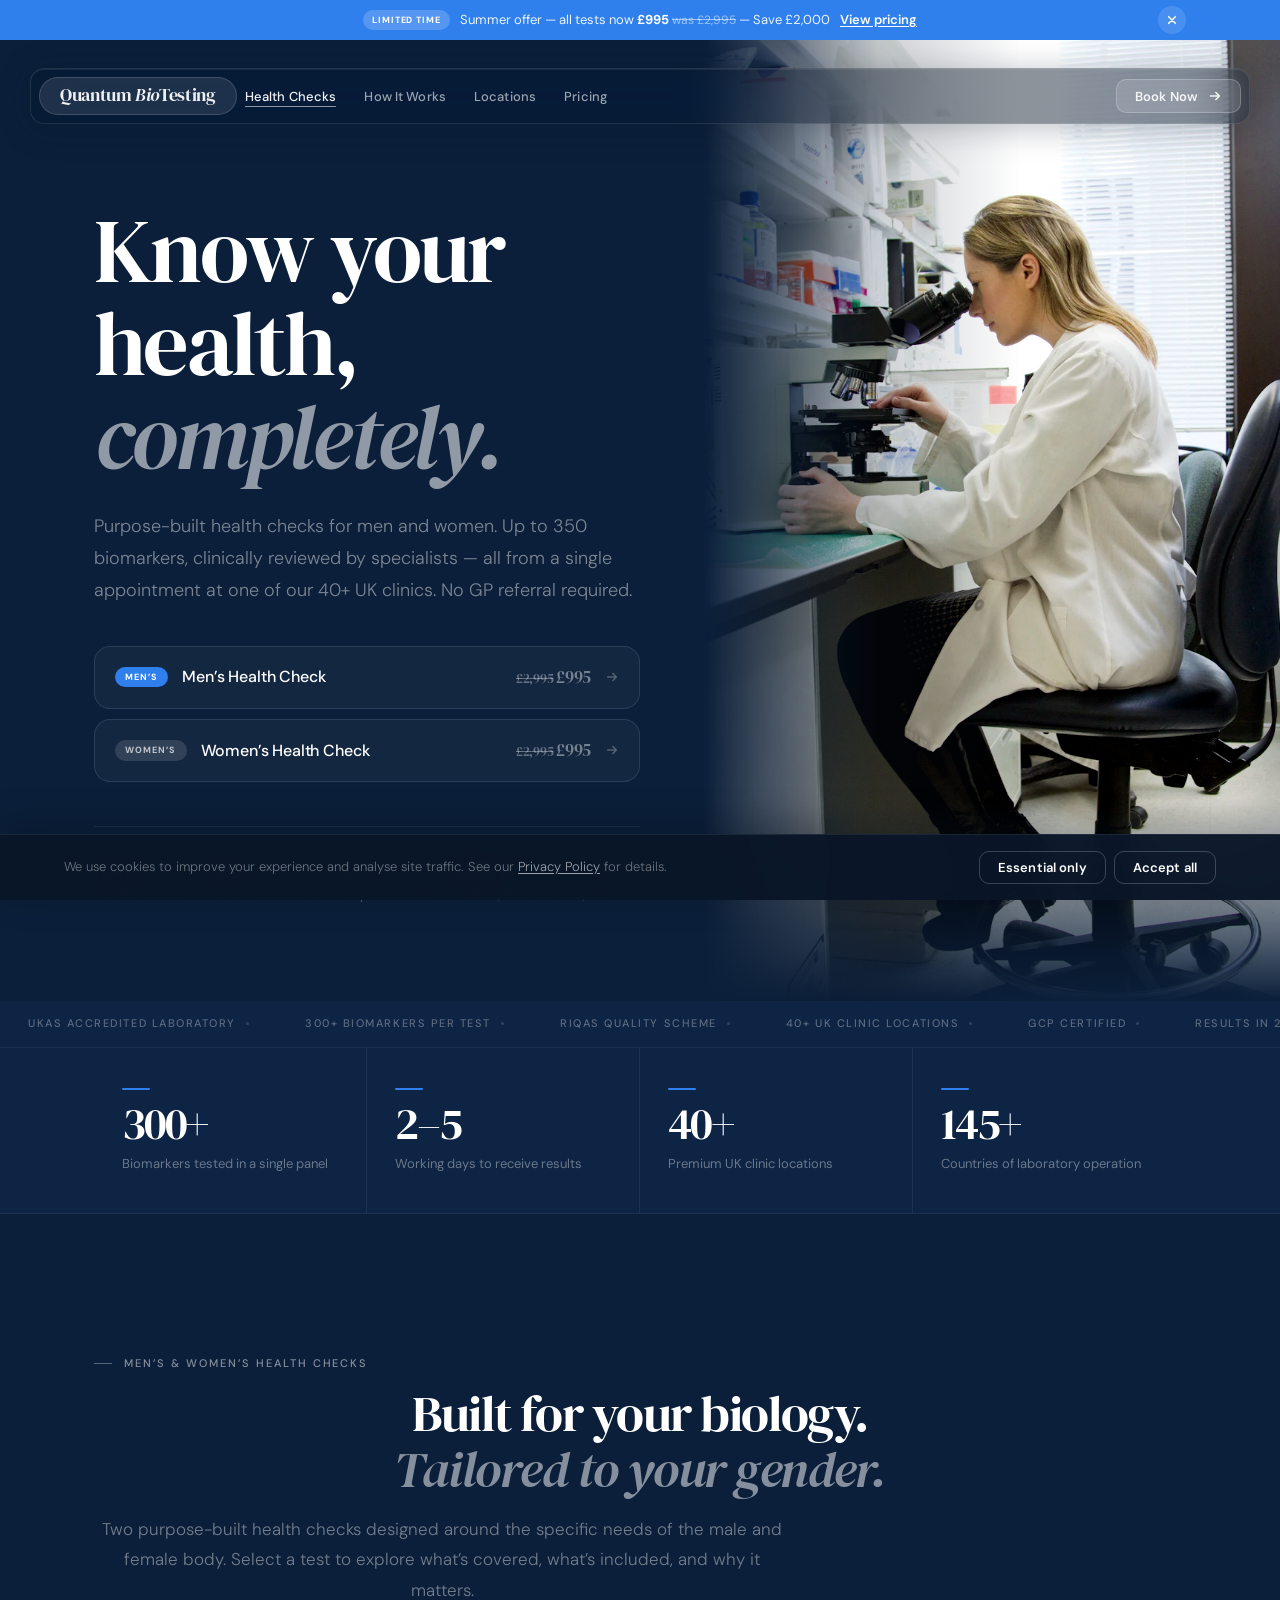
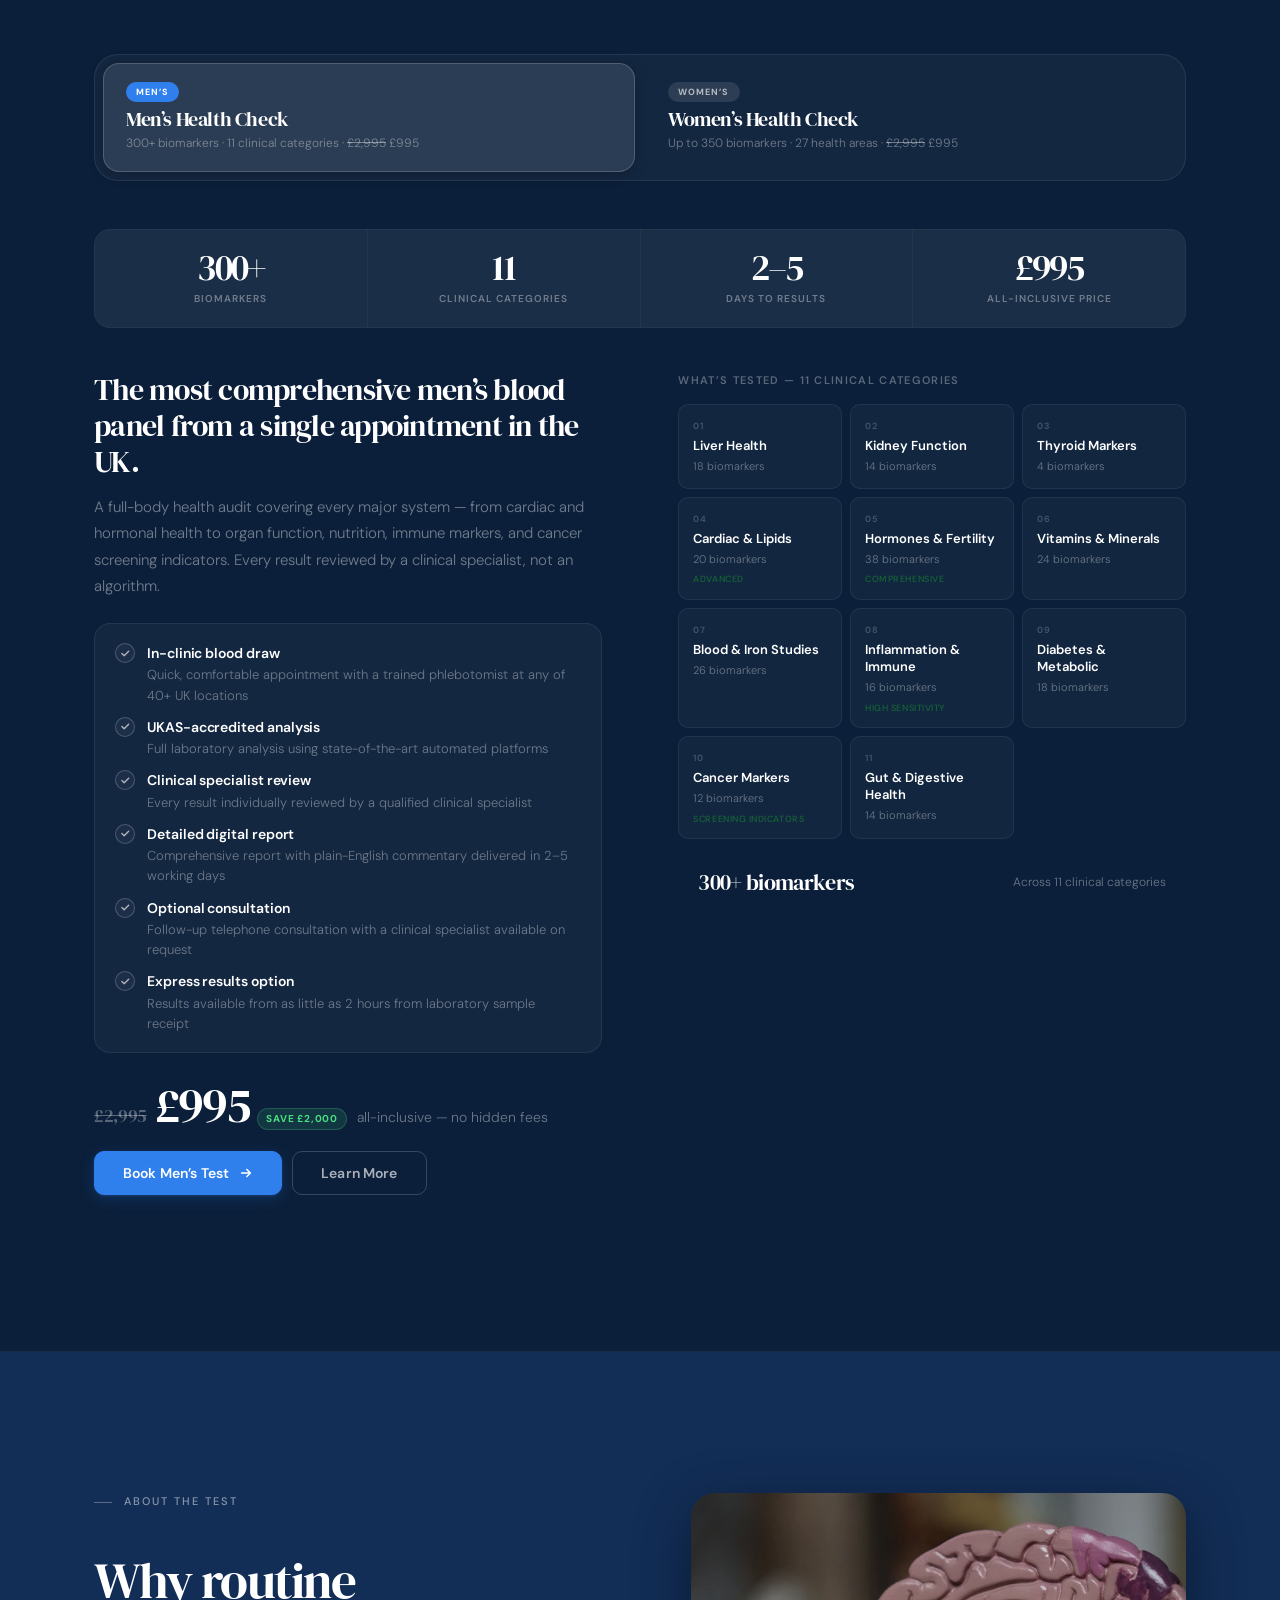
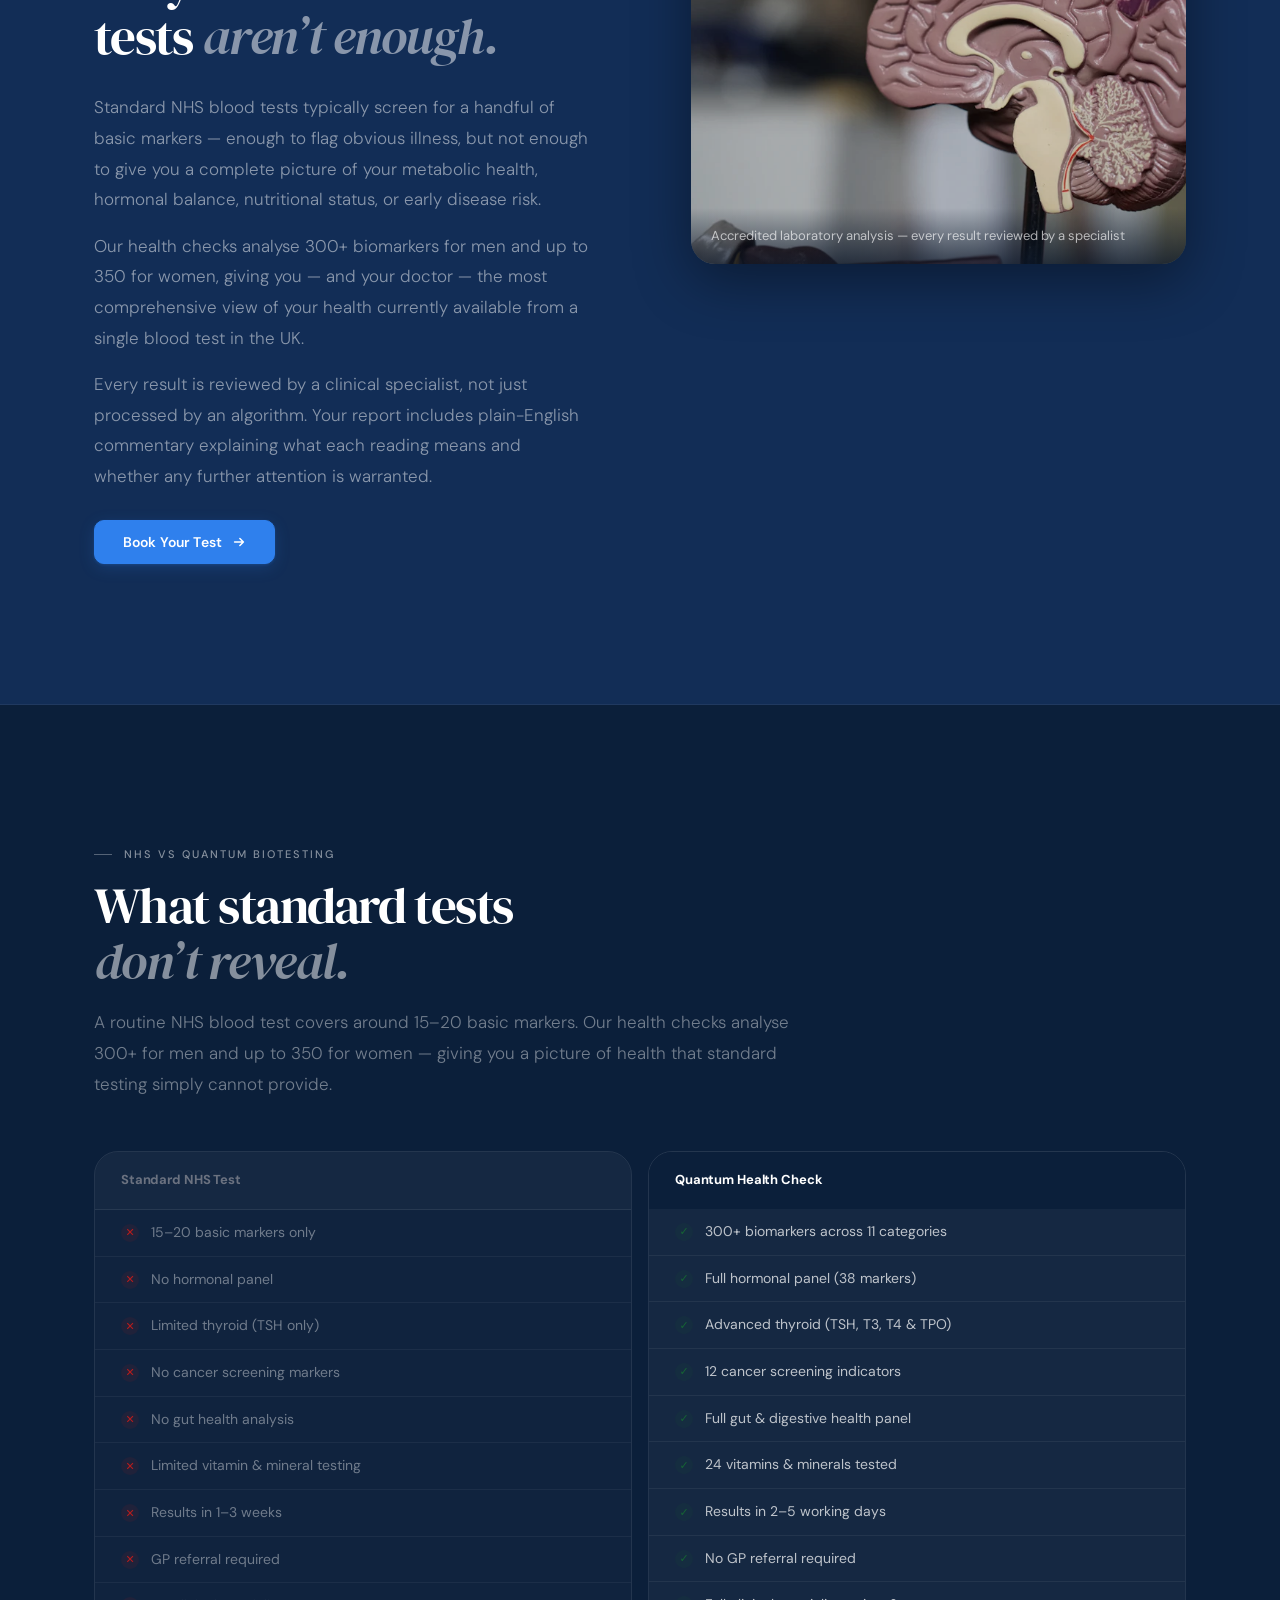
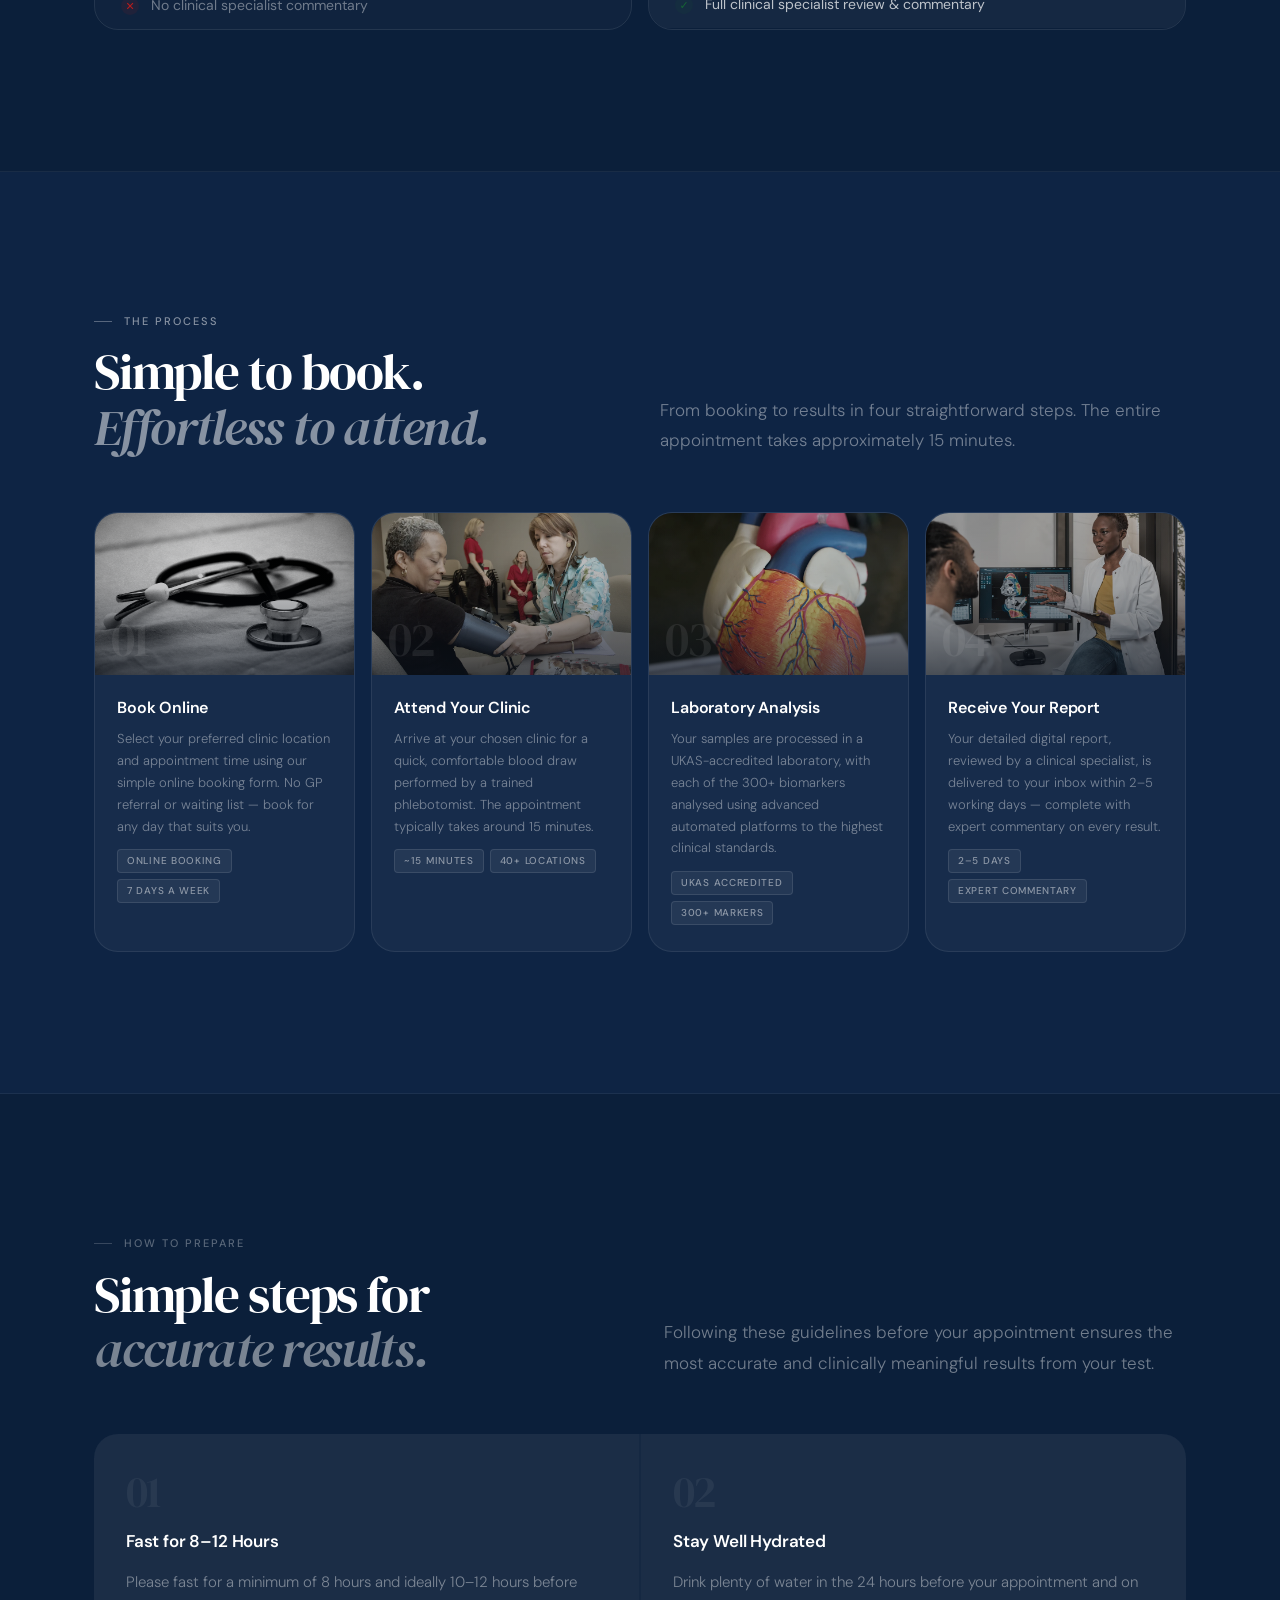
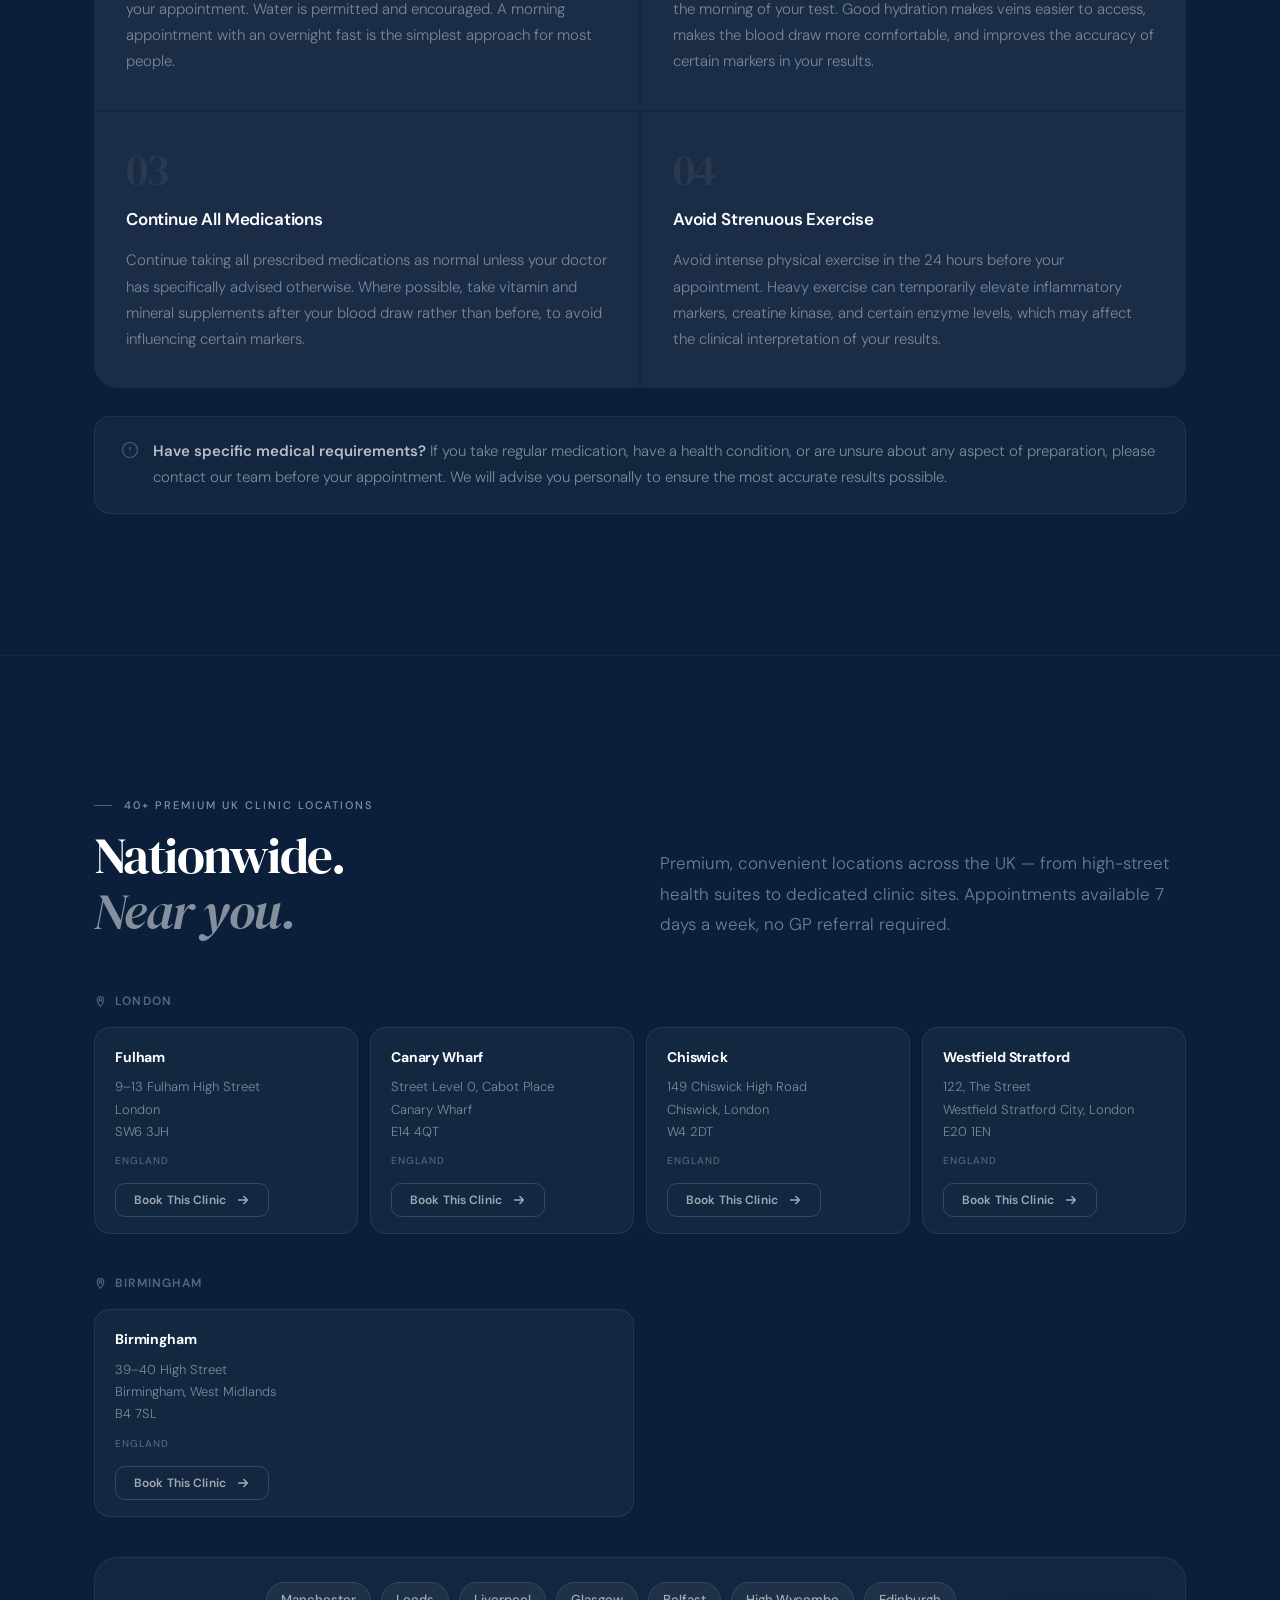
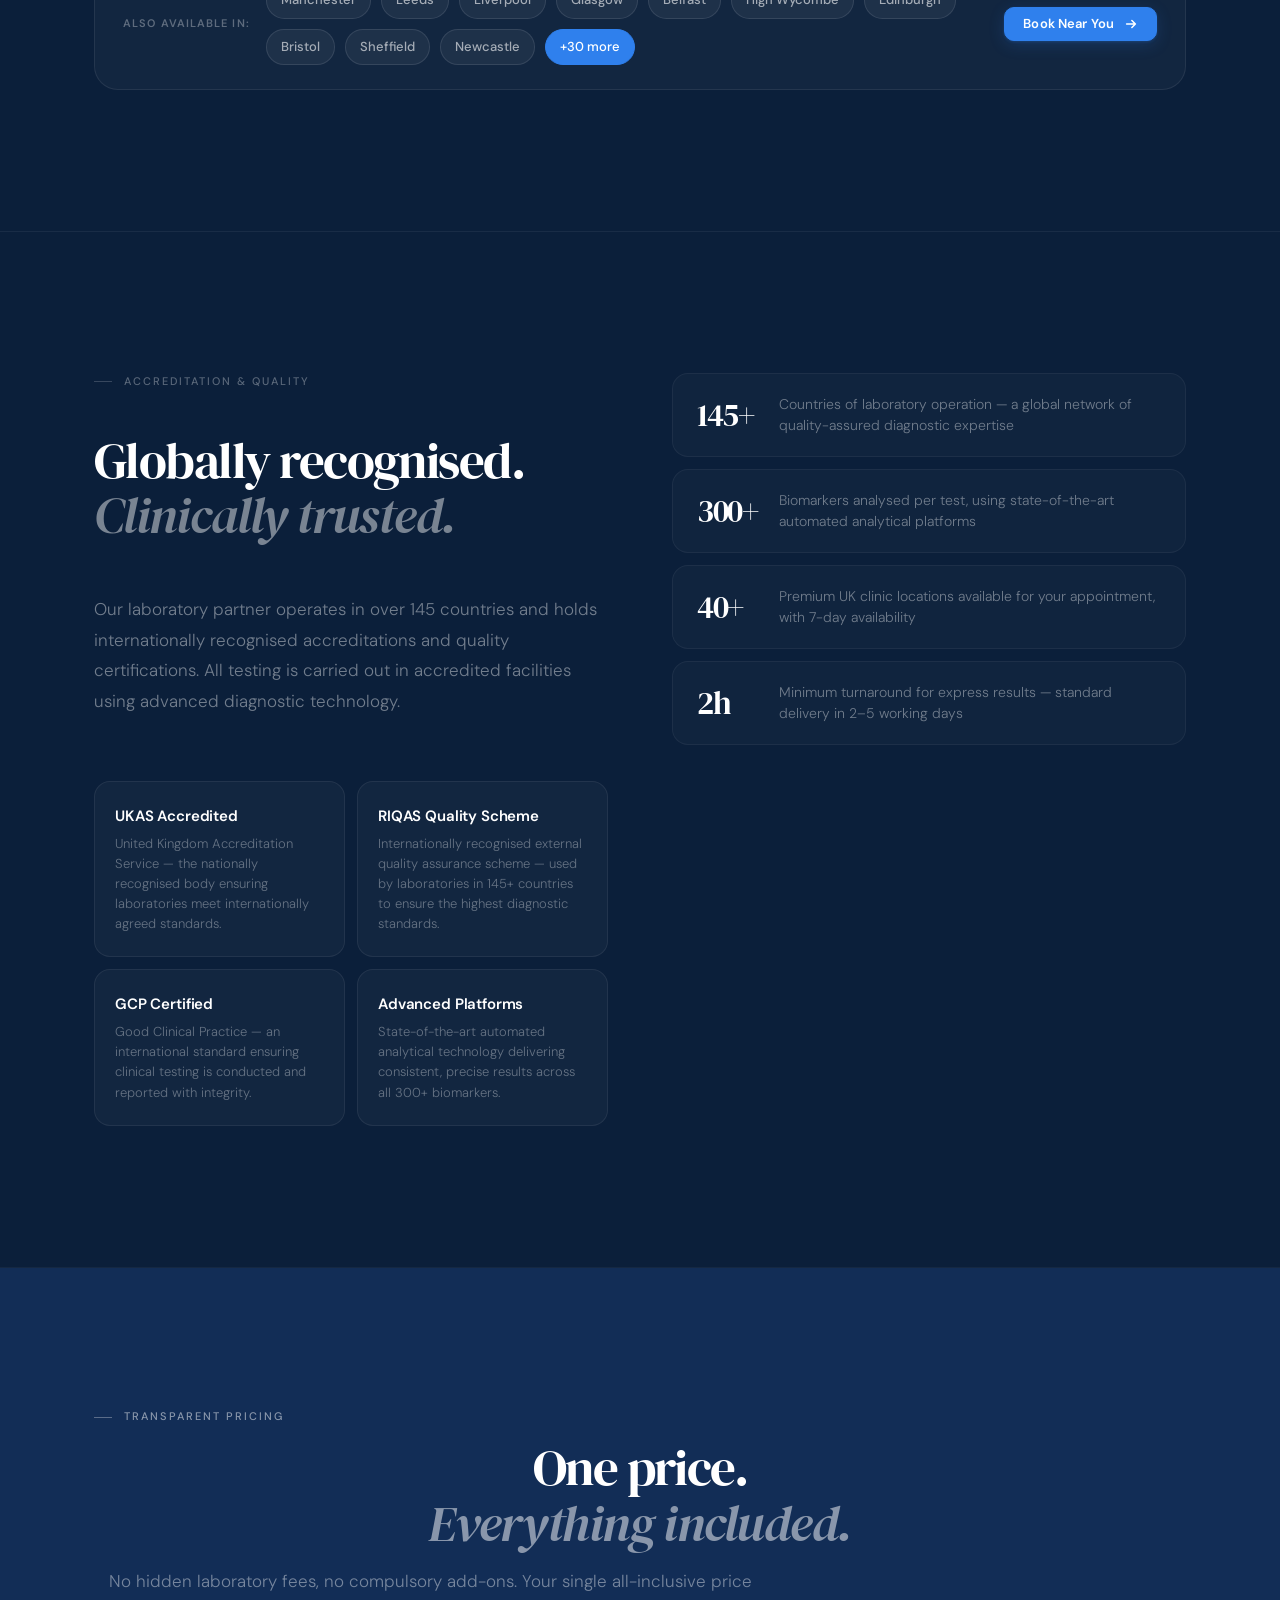
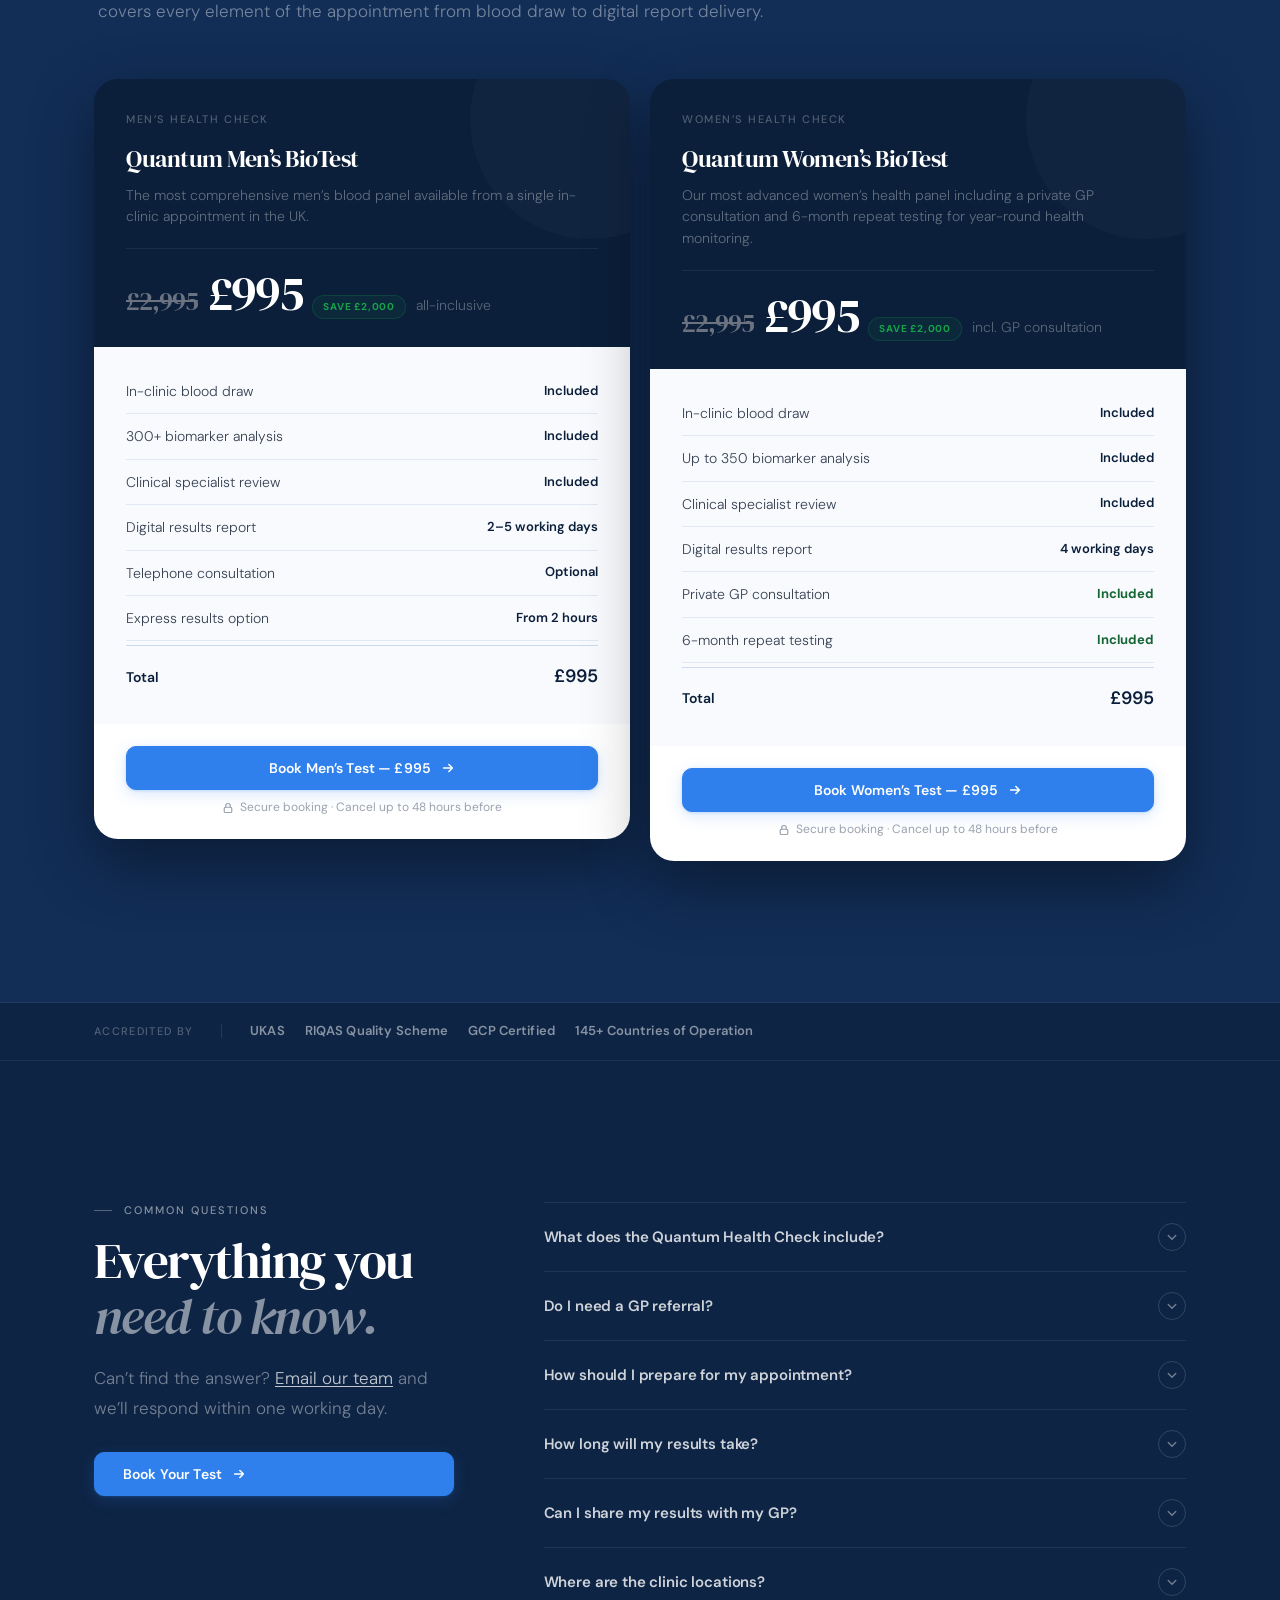
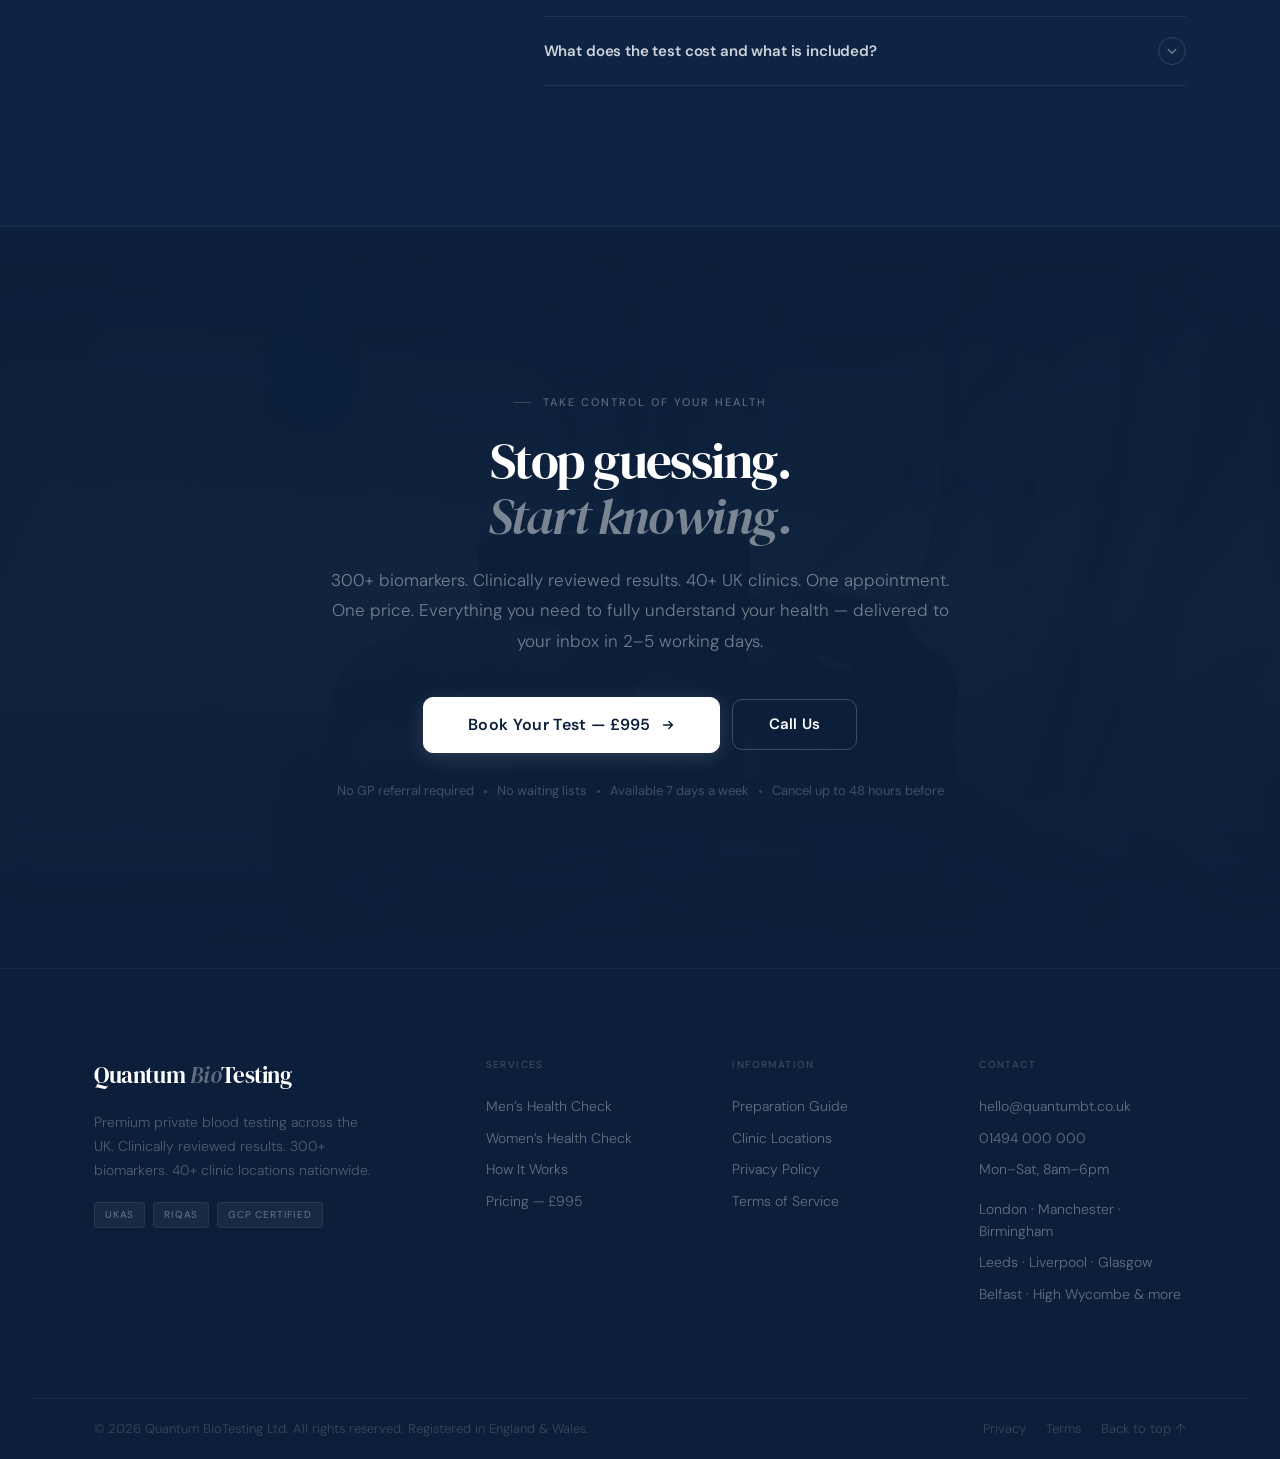
==== commit c3bfc97f: "Fix drawer pricing (£2,995) + mobile dark-theme polish" ====
--- a/index.html
+++ b/index.html
@@ -97,7 +97,7 @@
   <div class="promo-bar-inner">
     <div class="promo-bar-content">
       <span class="promo-bar-tag">Limited Time</span>
-      <span class="promo-bar-msg">Summer offer &mdash; all tests now <strong>&pound;995</strong> <span class="promo-bar-was">was &pound;1,195</span> &mdash; Save &pound;200</span>
+      <span class="promo-bar-msg">Summer offer &mdash; all tests now <strong>&pound;995</strong> <span class="promo-bar-was">was &pound;2,995</span> &mdash; Save &pound;2,000</span>
       <a href="#pricing" class="promo-bar-link">View pricing</a>
     </div>
     <button class="promo-bar-close" id="promo-bar-close" aria-label="Dismiss promotional banner" type="button">
@@ -158,7 +158,7 @@
     </nav>
     <div class="drawer-foot">
       <button class="btn btn-primary btn-full" id="open-modal-mobile" type="button" aria-haspopup="dialog">
-        Book Your Test &mdash; &pound;995 <small class="drawer-was">was &pound;1,195</small>
+        Book Your Test &mdash; &pound;995 <small class="drawer-was">was &pound;2,995</small>
         <svg viewBox="0 0 16 16" fill="none" stroke="currentColor" stroke-width="1.8" stroke-linecap="round" stroke-linejoin="round" aria-hidden="true"><path d="M3 8h10M9 4l4 4-4 4"/></svg>
       </button>
       <a href="tel:01494000000" class="btn btn-ghost btn-full">Call Us</a>
@@ -189,13 +189,13 @@
           <button class="hero-cta-btn hero-cta-mens" id="open-modal-hero" type="button" aria-haspopup="dialog">
             <span class="hero-cta-tag">Men&rsquo;s</span>
             <span class="hero-cta-text">Men&rsquo;s Health Check</span>
-            <span class="hero-cta-price"><span class="hero-was">&pound;1,195</span>&pound;995</span>
+            <span class="hero-cta-price"><span class="hero-was">&pound;2,995</span>&pound;995</span>
             <svg viewBox="0 0 16 16" fill="none" stroke="currentColor" stroke-width="1.8" stroke-linecap="round" stroke-linejoin="round" aria-hidden="true"><path d="M3 8h10M9 4l4 4-4 4"/></svg>
           </button>
           <button class="hero-cta-btn hero-cta-womens" id="open-modal-womens-hero" type="button" aria-haspopup="dialog">
             <span class="hero-cta-tag hero-cta-tag--w">Women&rsquo;s</span>
             <span class="hero-cta-text">Women&rsquo;s Health Check</span>
-            <span class="hero-cta-price"><span class="hero-was">&pound;1,195</span>&pound;995</span>
+            <span class="hero-cta-price"><span class="hero-was">&pound;2,995</span>&pound;995</span>
             <svg viewBox="0 0 16 16" fill="none" stroke="currentColor" stroke-width="1.8" stroke-linecap="round" stroke-linejoin="round" aria-hidden="true"><path d="M3 8h10M9 4l4 4-4 4"/></svg>
           </button>
         </div>
@@ -216,7 +216,7 @@
           </div>
           <div class="hero-proof-item" role="listitem">
             <div class="hero-proof-val">£995</div>
-            <div class="hero-proof-lbl">Was &pound;1,195 &mdash; Save &pound;200</div>
+            <div class="hero-proof-lbl">Was &pound;2,995 &mdash; Save &pound;2,000</div>
           </div>
         </div>
       </div>
@@ -301,12 +301,12 @@
       <button class="hc-tab hc-tab--active" id="tab-mens" role="tab" aria-selected="true" aria-controls="pane-mens" type="button">
         <span class="hct-pill hct-pill--mens">Men&rsquo;s</span>
         <span class="hct-name">Men&rsquo;s Health Check</span>
-        <span class="hct-sub">300+ biomarkers &middot; 11 clinical categories &middot; <s>&pound;1,195</s>&nbsp;&pound;995</span>
+        <span class="hct-sub">300+ biomarkers &middot; 11 clinical categories &middot; <s>&pound;2,995</s>&nbsp;&pound;995</span>
       </button>
       <button class="hc-tab" id="tab-womens" role="tab" aria-selected="false" aria-controls="pane-womens" type="button">
         <span class="hct-pill hct-pill--womens">Women&rsquo;s</span>
         <span class="hct-name">Women&rsquo;s Health Check</span>
-        <span class="hct-sub">Up to 350 biomarkers &middot; 27 health areas &middot; <s>&pound;1,195</s>&nbsp;&pound;995</span>
+        <span class="hct-sub">Up to 350 biomarkers &middot; 27 health areas &middot; <s>&pound;2,995</s>&nbsp;&pound;995</span>
       </button>
     </div>
 
@@ -391,9 +391,9 @@
           </div>
           <div class="hcp-price-row">
             <div class="hcp-price-group">
-              <span class="hcp-price-was">&pound;1,195</span>
+              <span class="hcp-price-was">&pound;2,995</span>
               <span class="hcp-price">&pound;995</span>
-              <span class="hcp-save">Save &pound;200</span>
+              <span class="hcp-save">Save &pound;2,000</span>
             </div>
             <span class="hcp-price-note">all-inclusive &mdash; no hidden fees</span>
           </div>
@@ -546,9 +546,9 @@
           </div>
           <div class="hcp-price-row">
             <div class="hcp-price-group">
-              <span class="hcp-price-was">&pound;1,195</span>
+              <span class="hcp-price-was">&pound;2,995</span>
               <span class="hcp-price">&pound;995</span>
-              <span class="hcp-save">Save &pound;200</span>
+              <span class="hcp-save">Save &pound;2,000</span>
             </div>
             <span class="hcp-price-note">includes private GP consultation</span>
           </div>
@@ -1002,9 +1002,9 @@
           <div class="pc-name">Quantum Men&rsquo;s BioTest</div>
           <div class="pc-desc">The most comprehensive men&rsquo;s blood panel available from a single in-clinic appointment in the UK.</div>
           <div class="pc-price-row">
-            <span class="pc-price-was">&pound;1,195</span>
+            <span class="pc-price-was">&pound;2,995</span>
             <span class="pc-price">&pound;995</span>
-            <span class="pc-save">Save &pound;200</span>
+            <span class="pc-save">Save &pound;2,000</span>
             <span class="pc-price-note">all-inclusive</span>
           </div>
         </div>
@@ -1035,9 +1035,9 @@
           <div class="pc-name">Quantum Women&rsquo;s BioTest</div>
           <div class="pc-desc">Our most advanced women&rsquo;s health panel including a private GP consultation and 6-month repeat testing for year-round health monitoring.</div>
           <div class="pc-price-row">
-            <span class="pc-price-was">&pound;1,195</span>
+            <span class="pc-price-was">&pound;2,995</span>
             <span class="pc-price">&pound;995</span>
-            <span class="pc-save">Save &pound;200</span>
+            <span class="pc-save">Save &pound;2,000</span>
             <span class="pc-price-note">incl. GP consultation</span>
           </div>
         </div>
@@ -1213,7 +1213,7 @@
 <!-- ━━━━━━━━━━━━━━━━━━━━━━ MOBILE BAR ━━━━━━━━━━━━━━━━━━━━ -->
 <div class="mob-bar" id="mobile-book-bar" aria-hidden="true">
   <button class="btn btn-primary" id="open-modal-mobilebar" style="flex:1;justify-content:center;" type="button" aria-haspopup="dialog">
-    Book Now &mdash; &pound;995 <span class="mob-was">was &pound;1,195</span>
+    Book Now &mdash; &pound;995 <span class="mob-was">was &pound;2,995</span>
     <svg viewBox="0 0 16 16" fill="none" stroke="currentColor" stroke-width="1.8" stroke-linecap="round" stroke-linejoin="round" aria-hidden="true"><path d="M3 8h10M9 4l4 4-4 4"/></svg>
   </button>
   <a href="tel:01494000000" class="btn btn-ghost btn-sm">Call</a>
--- a/assets/css/style.css
+++ b/assets/css/style.css
@@ -3920,3 +3920,126 @@
     border-color: rgba(255,255,255,.07) !important;
   }
 }
+
+/* ================================================================
+   v5b  MOBILE DARK-THEME CORRECTIONS & POLISH
+   Fixes dark-theme visual inconsistencies in responsive layouts
+   and adds final mobile polish across all breakpoints.
+   ================================================================ */
+
+/* ── hcps-item: dark bg at all sizes ───────────────────────────────
+   v4 ≤640px sets background: var(--n02) (light) for grid cells.
+   Since #health-checks is always dark navy, override globally.
+─────────────────────────────────────────────────────────────────── */
+.hcps-item { background: rgba(255,255,255,.03) !important; }
+
+/* At ≤640px the stats become a 2×2 grid — amplify gap visibility */
+@media(max-width:640px) {
+  .hcp-stats { background: rgba(255,255,255,.12) !important; }
+  .hcps-item { background: var(--navy) !important; }
+}
+
+/* ── STATS STRIP: dark borders in 2-col layout (≤900px) ────────────
+   v4 sets border-bottom: 1px solid var(--line) (light gray).
+   v5 only handles border-right. Fix the bottom borders too.
+─────────────────────────────────────────────────────────────────── */
+@media(max-width:900px) {
+  .stats-strip .stat-cell {
+    border-bottom: 1px solid rgba(255,255,255,.07) !important;
+  }
+  .stats-strip .stat-cell:nth-child(3),
+  .stats-strip .stat-cell:last-child {
+    border-bottom: none !important;
+  }
+}
+
+/* ── STATS STRIP: dark borders in 1-col layout (≤768px) ───────── */
+@media(max-width:768px) {
+  .stats-strip .stat-cell,
+  .stats-strip .stat-cell:nth-child(odd) {
+    border-right: none !important;
+    border-bottom: 1px solid rgba(255,255,255,.07) !important;
+  }
+  .stats-strip .stat-cell:last-child {
+    border-bottom: none !important;
+  }
+}
+
+/* ── HEALTH CHECKS: price group wraps cleanly on mobile ─────────── */
+@media(max-width:640px) {
+  .hcp-price-row {
+    flex-wrap: wrap !important;
+    align-items: flex-start !important;
+    gap: 2px 8px !important;
+  }
+  .hcp-price-group { gap: 6px !important; }
+  .hcp-price-was { font-size: 1rem !important; }
+  .hcp-save { font-size: .5625rem !important; }
+}
+@media(max-width:480px) {
+  .hcp-price-was { font-size: .9375rem !important; }
+}
+@media(max-width:360px) {
+  .hcp-price-was { font-size: .875rem !important; }
+  .hcp-price-group { gap: 5px !important; }
+}
+
+/* ── HEALTH CHECKS TABS: hct-sub wraps cleanly at tiny sizes ───── */
+@media(max-width:480px) {
+  .hct-sub { white-space: normal !important; line-height: 1.45 !important; }
+}
+
+/* ── PROCESS: step counter strip — dark glass at 640–481px ─────────
+   step-card::before at ≤640px shows a left number strip with
+   background: var(--n02) (light). Fix to match dark glass theme.
+─────────────────────────────────────────────────────────────────── */
+@media(max-width:640px) and (min-width:481px) {
+  .step-card::before {
+    background: rgba(255,255,255,.06) !important;
+    border-right-color: rgba(255,255,255,.08) !important;
+    color: rgba(255,255,255,.32) !important;
+  }
+}
+
+/* ── PRICING: discount elements scale on mobile ─────────────────── */
+@media(max-width:640px) {
+  .pc-price-row {
+    flex-wrap: wrap !important;
+    align-items: baseline !important;
+    gap: 8px !important;
+  }
+  .pc-price-was { font-size: 1.375rem !important; }
+  .pc-save { font-size: .5625rem !important; }
+}
+@media(max-width:480px) {
+  .pc-price-was { font-size: 1.25rem !important; }
+}
+@media(max-width:360px) {
+  .pc-price-was { font-size: 1.125rem !important; }
+}
+
+/* ── PROMO BAR: fine-tune at ≤480px ─────────────────────────────── */
+@media(max-width:480px) {
+  .promo-bar-inner {
+    min-height: 34px !important;
+    padding-block: 7px !important;
+  }
+  .promo-bar-msg { font-size: .6875rem !important; line-height: 1.3 !important; }
+  .has-promo .site-nav,
+  .has-promo .site-nav.scrolled { top: 34px !important; }
+}
+
+/* ── HERO: was-price in CTA buttons — hide at extreme small sizes ── */
+@media(max-width:360px) {
+  .hero-was { display: none !important; }
+}
+
+/* ── MOBILE BAR: hide "was" text on tiny phones ─────────────────── */
+@media(max-width:360px) {
+  .mob-was { display: none !important; }
+}
+
+/* ── DRAWER: hide was-price on tiny phones ──────────────────────── */
+@media(max-width:360px) {
+  .drawer-was { display: none !important; }
+}
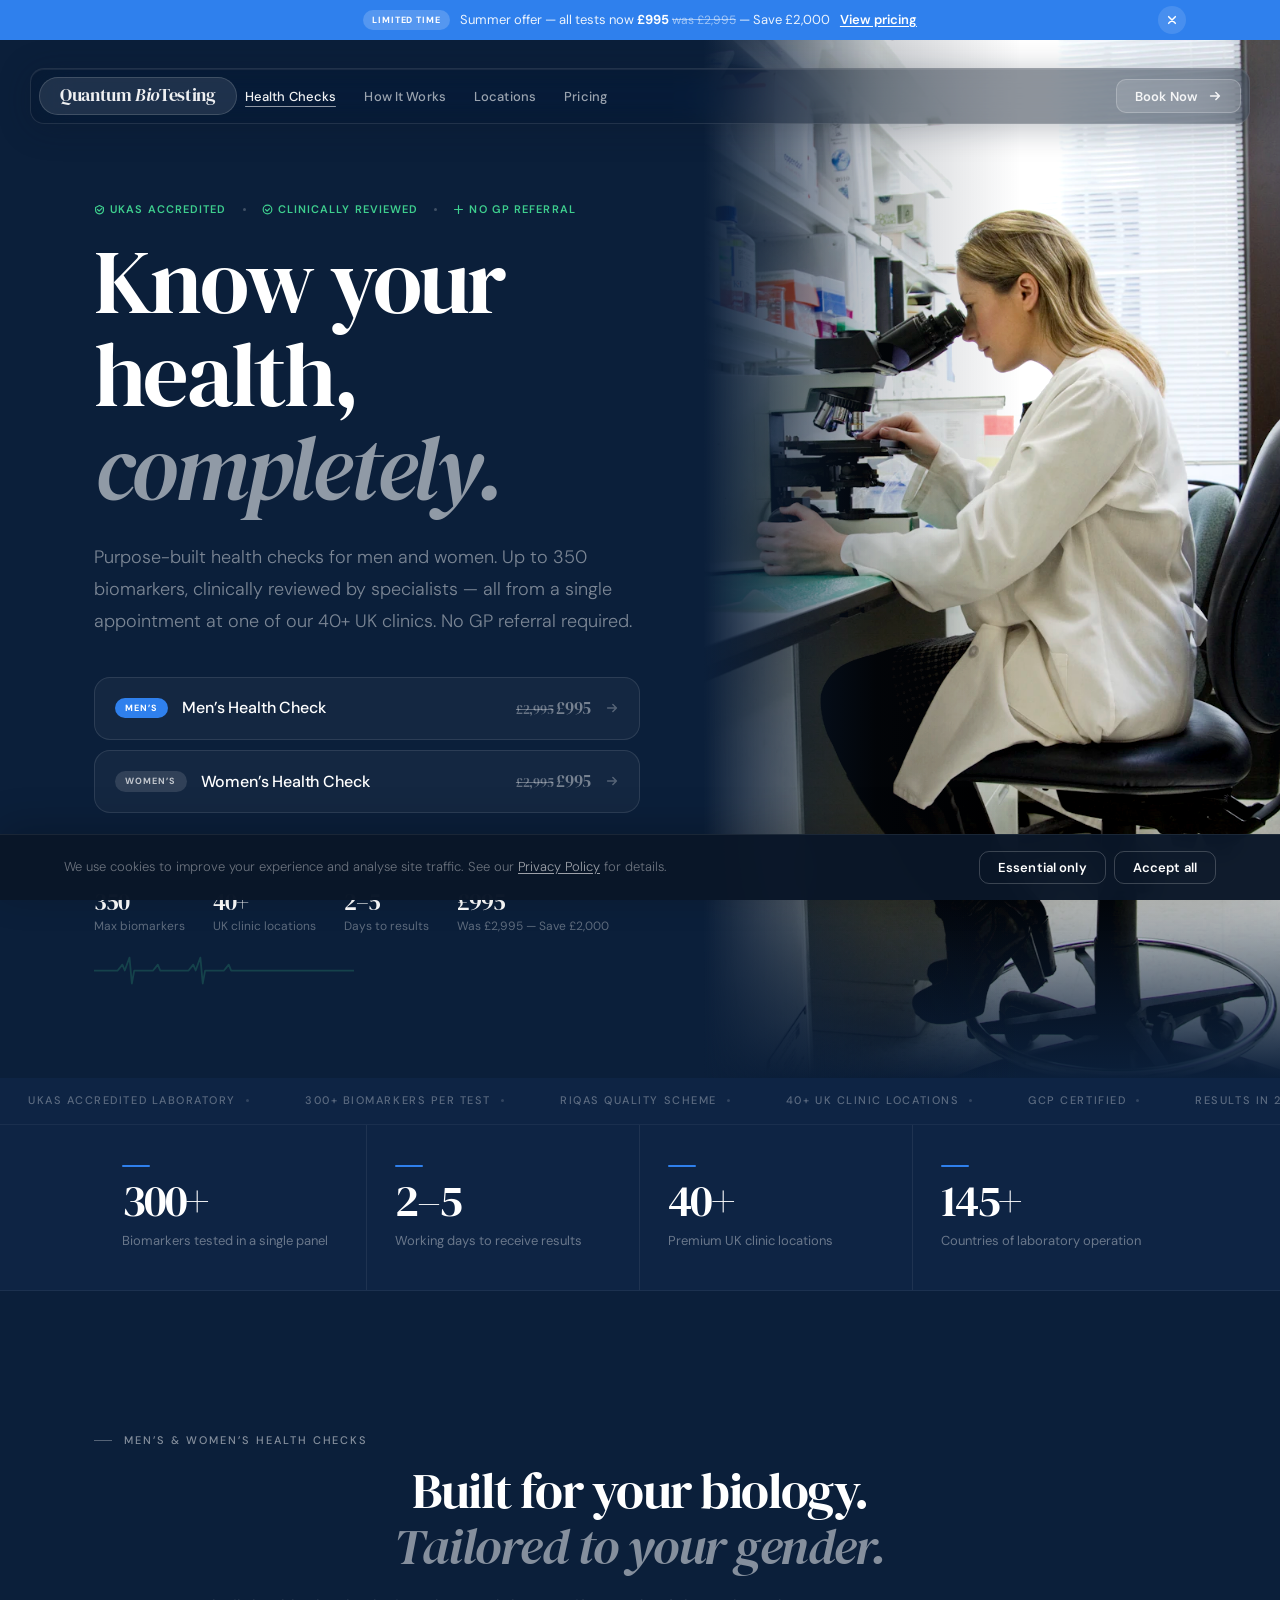
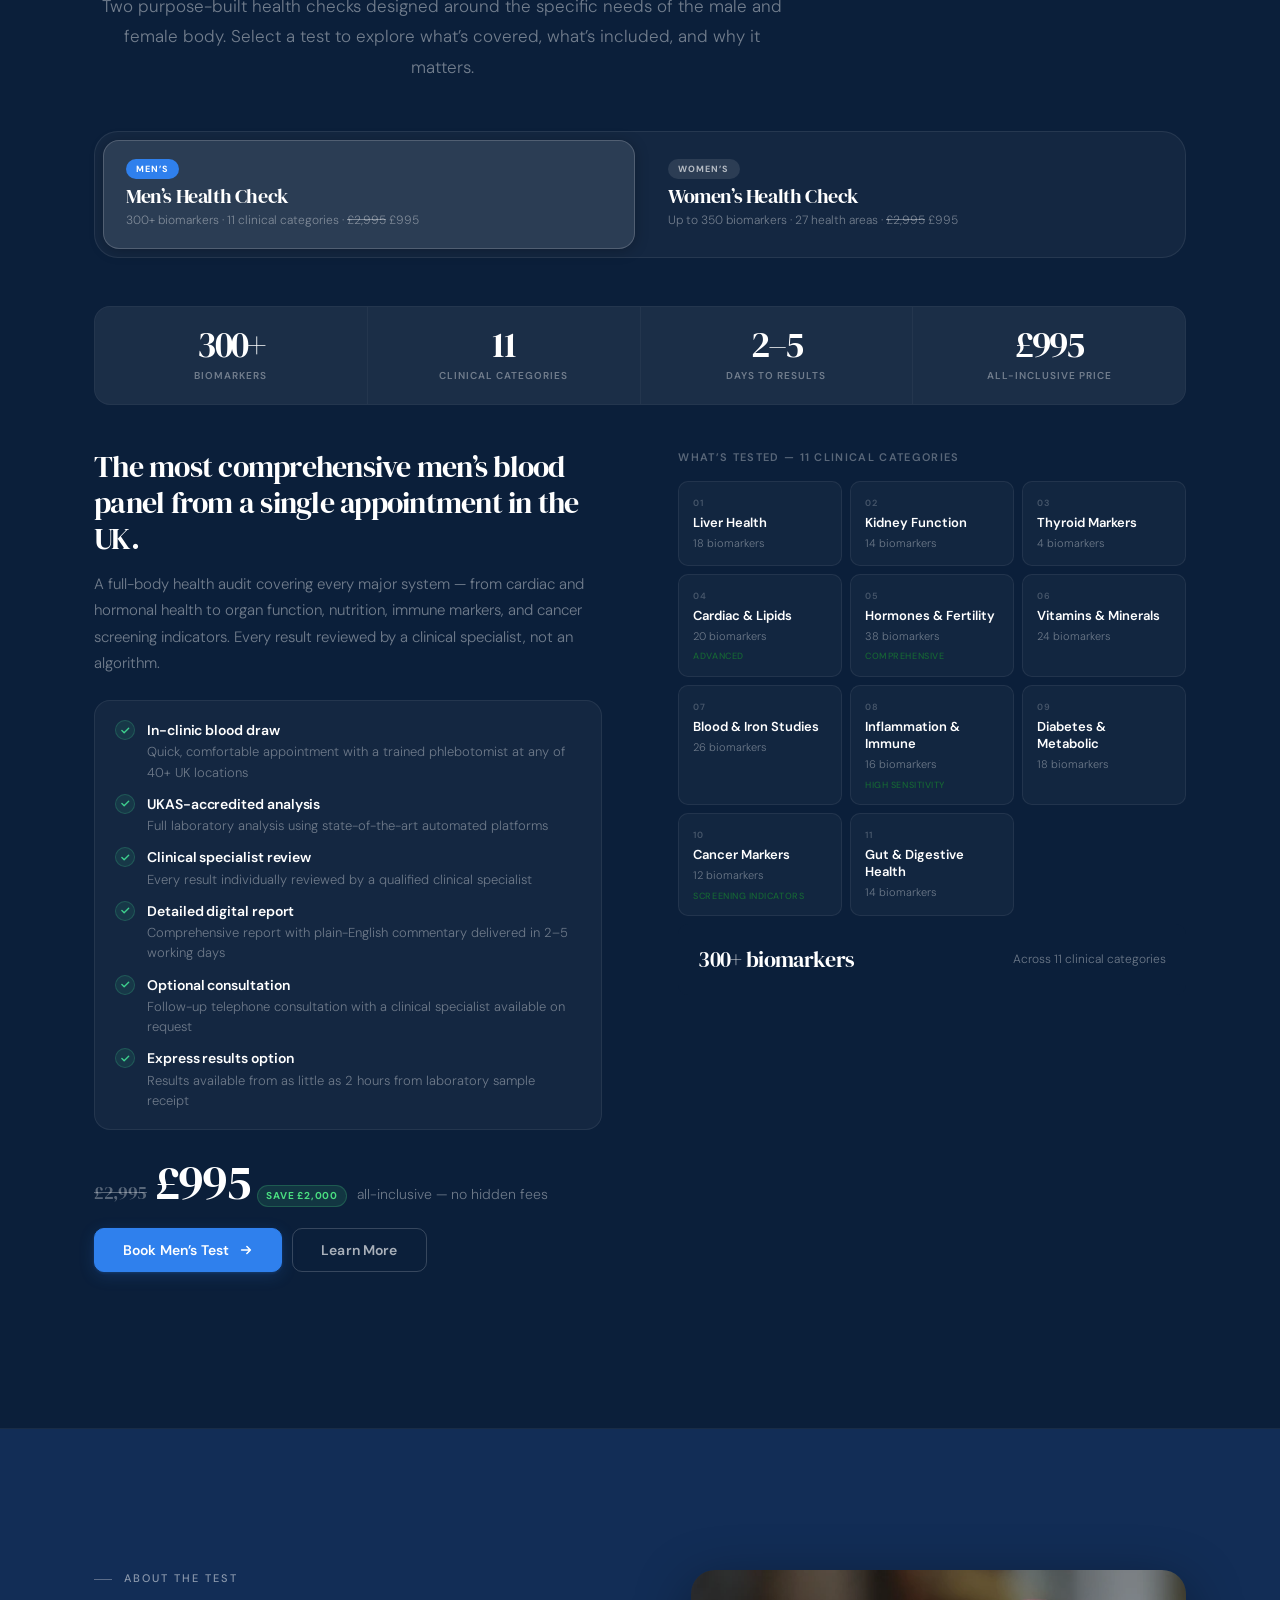
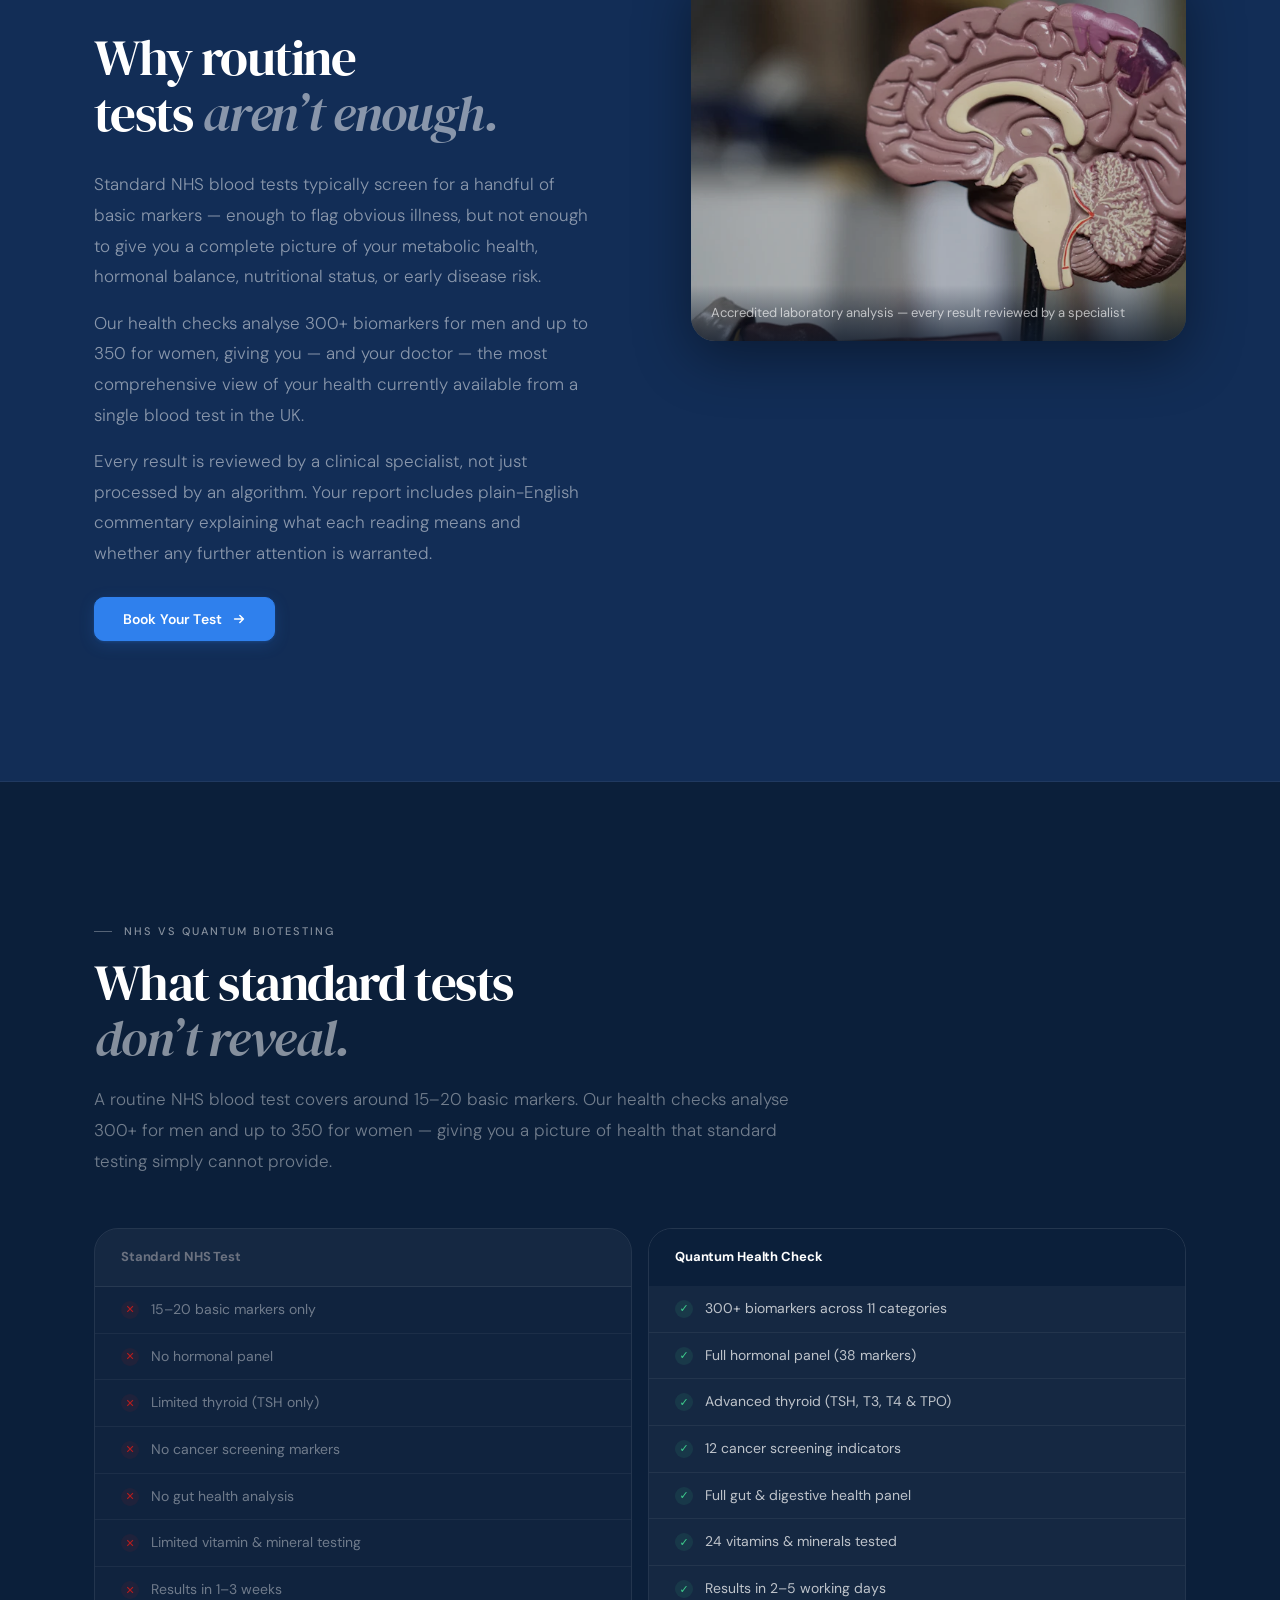
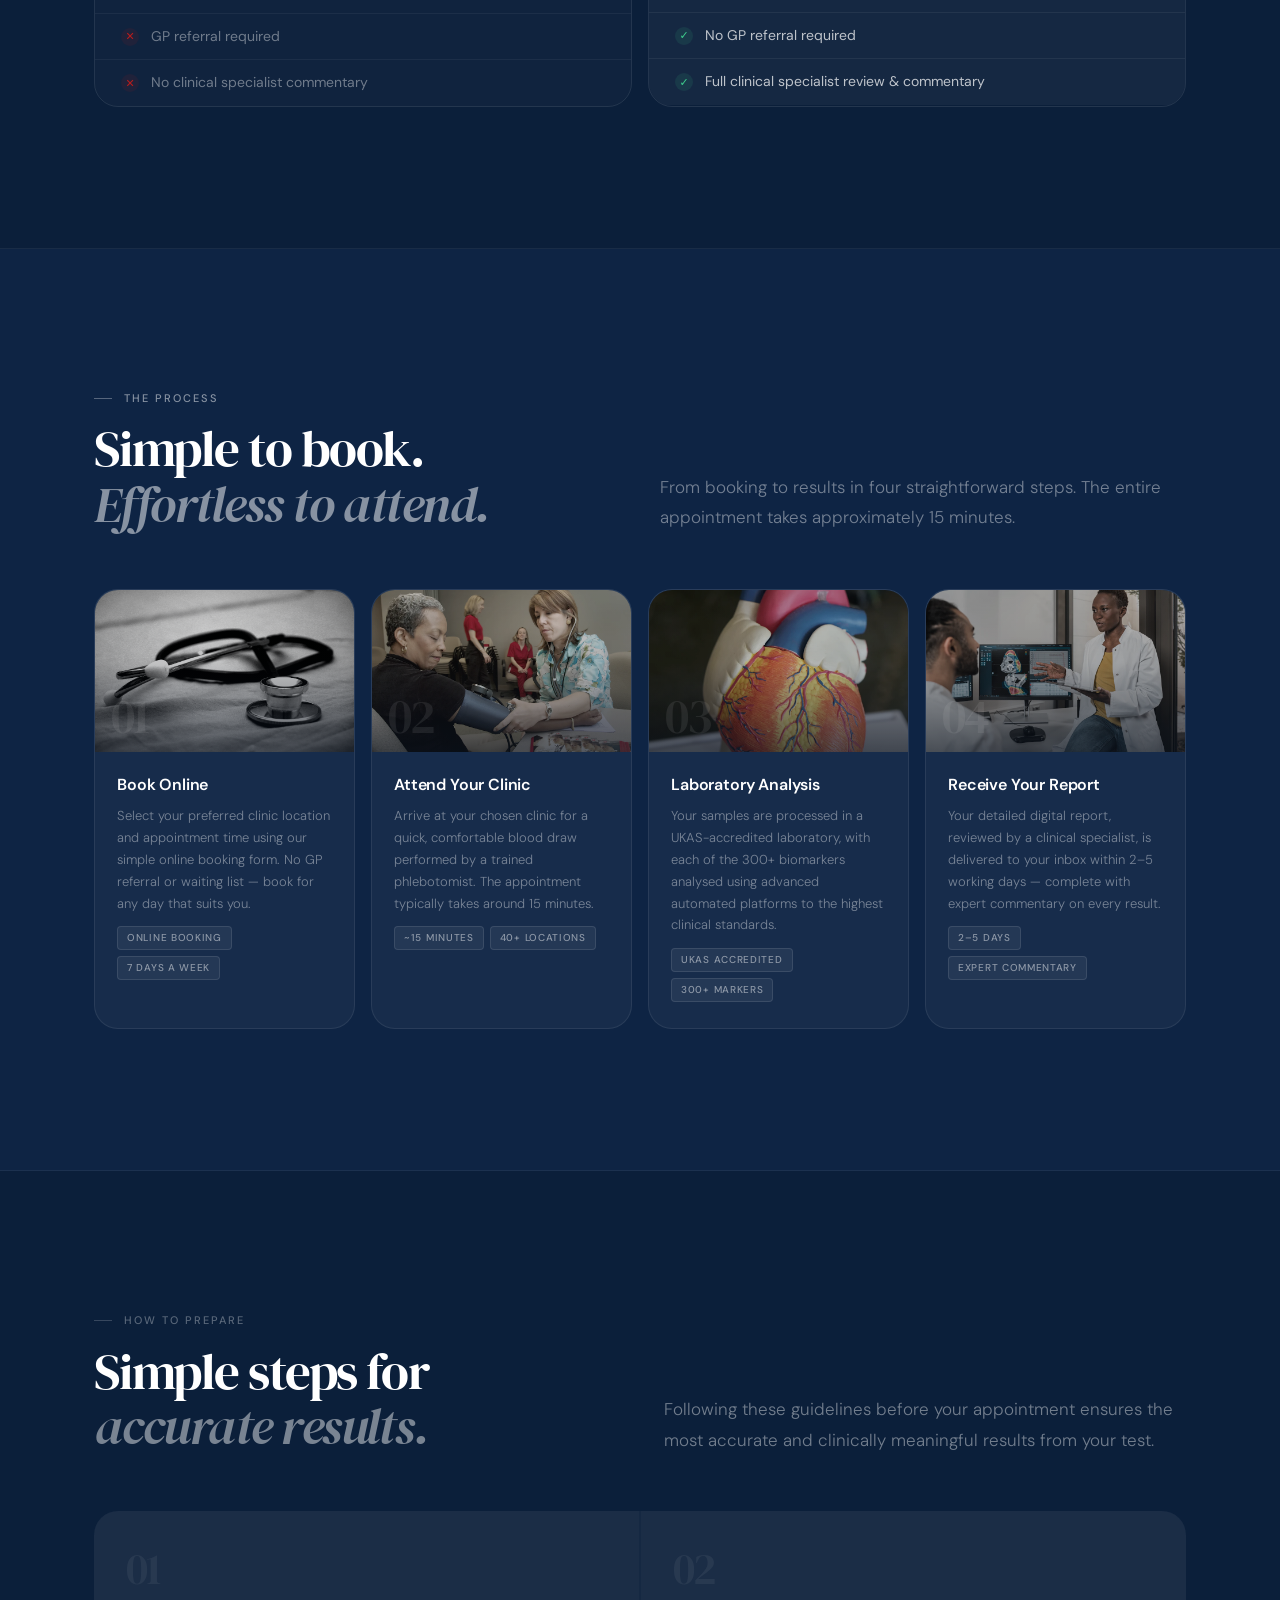
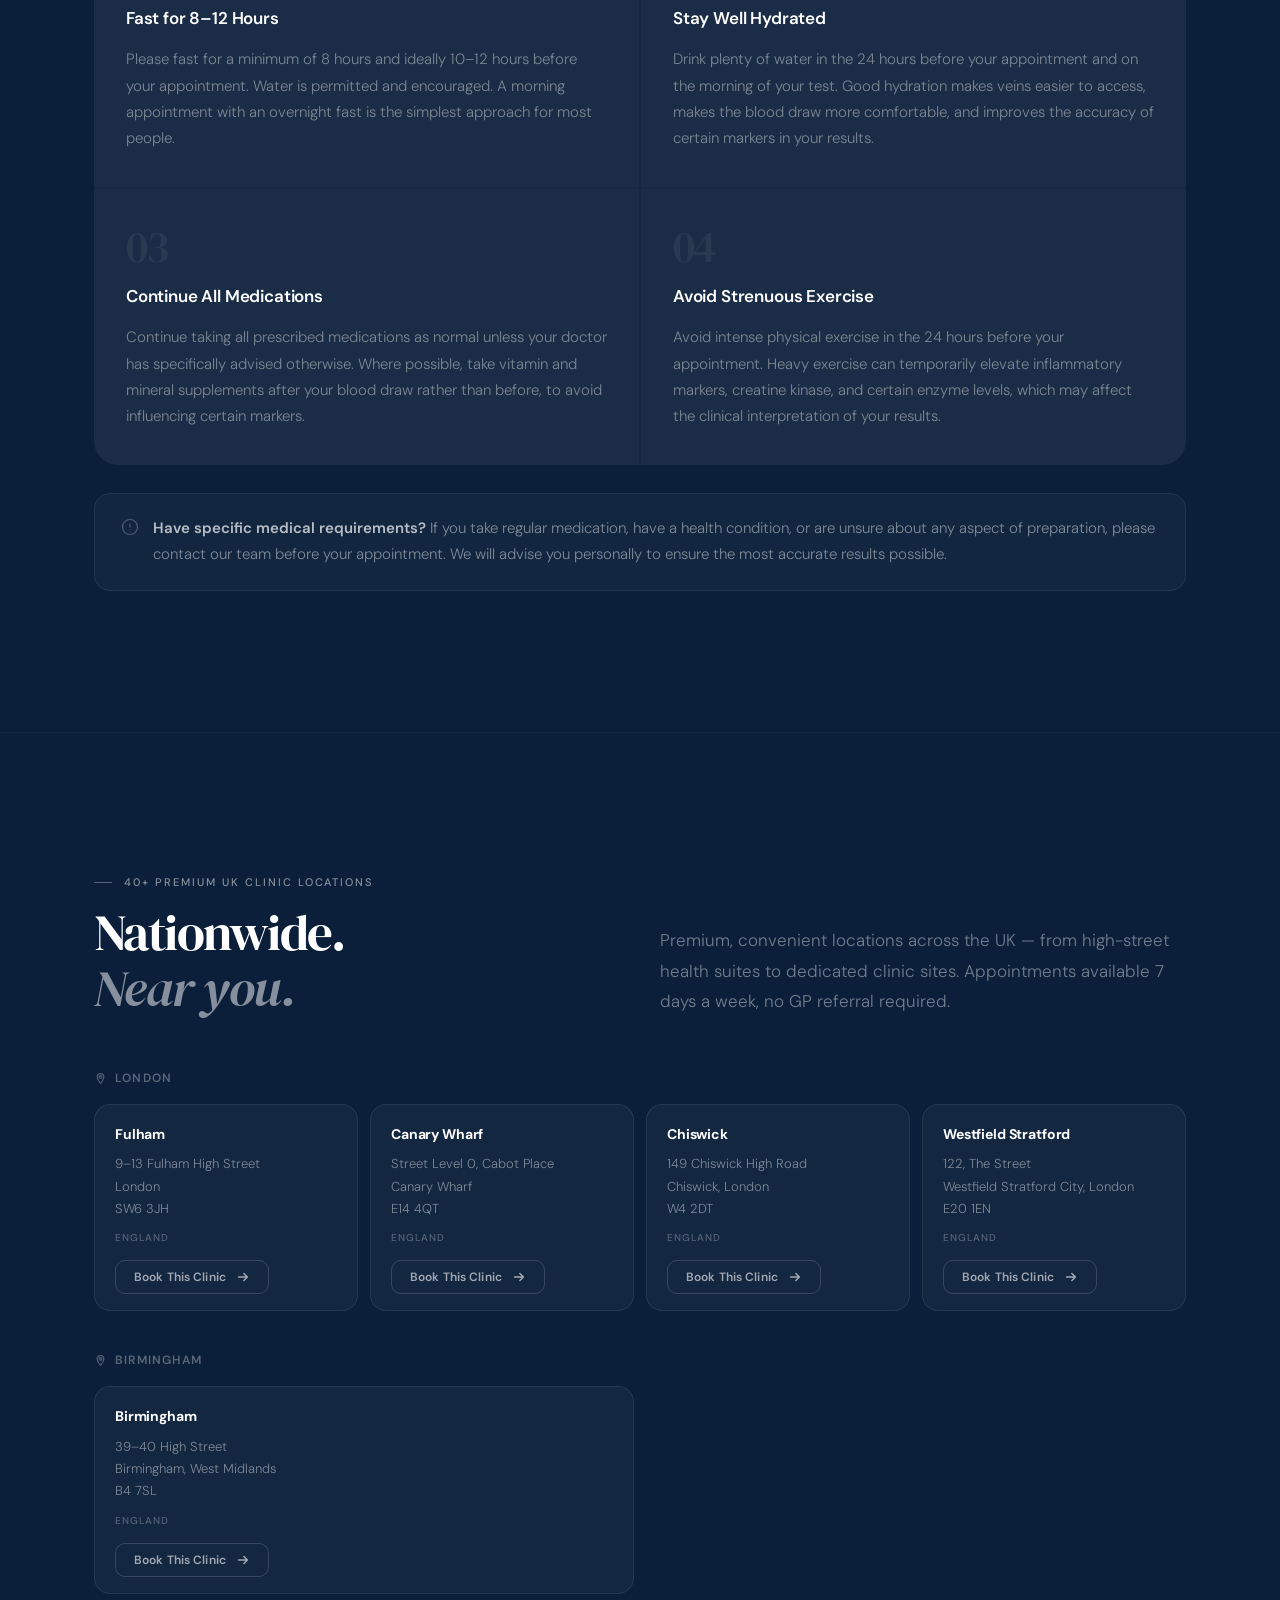
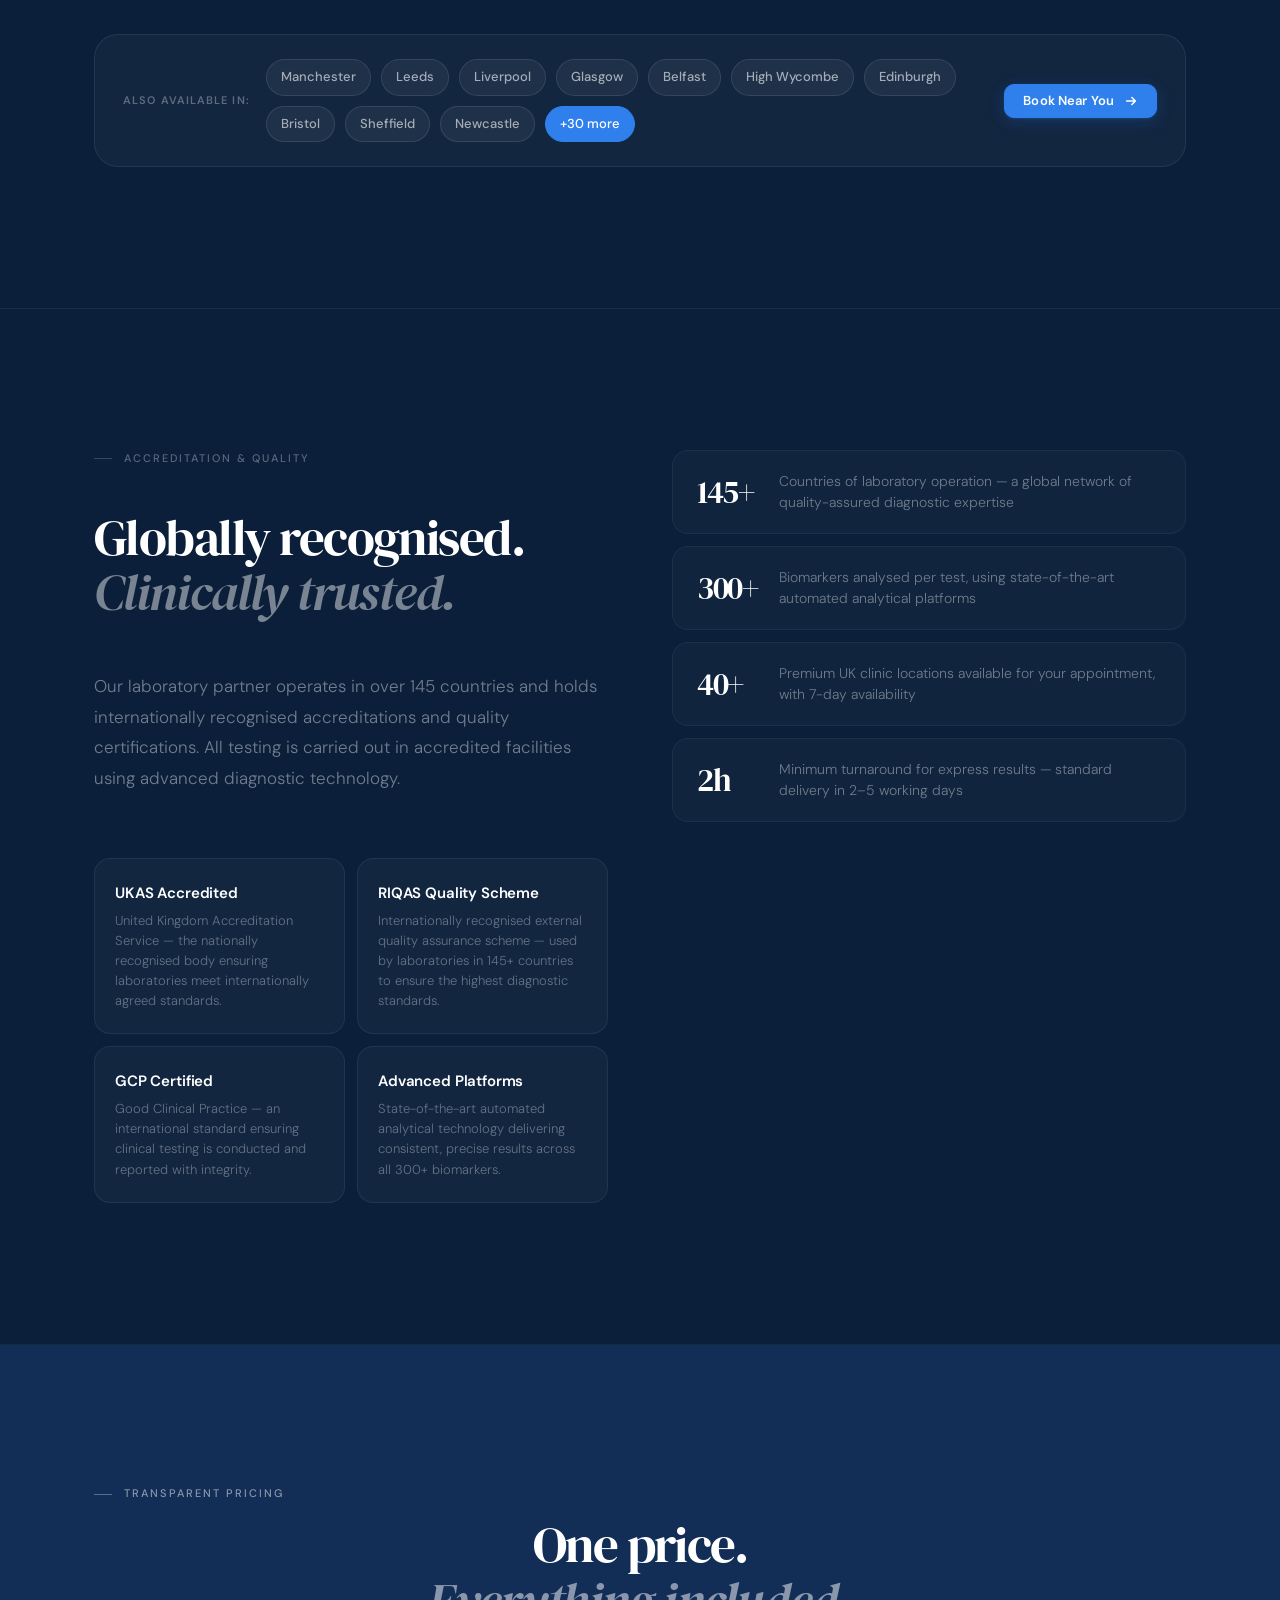
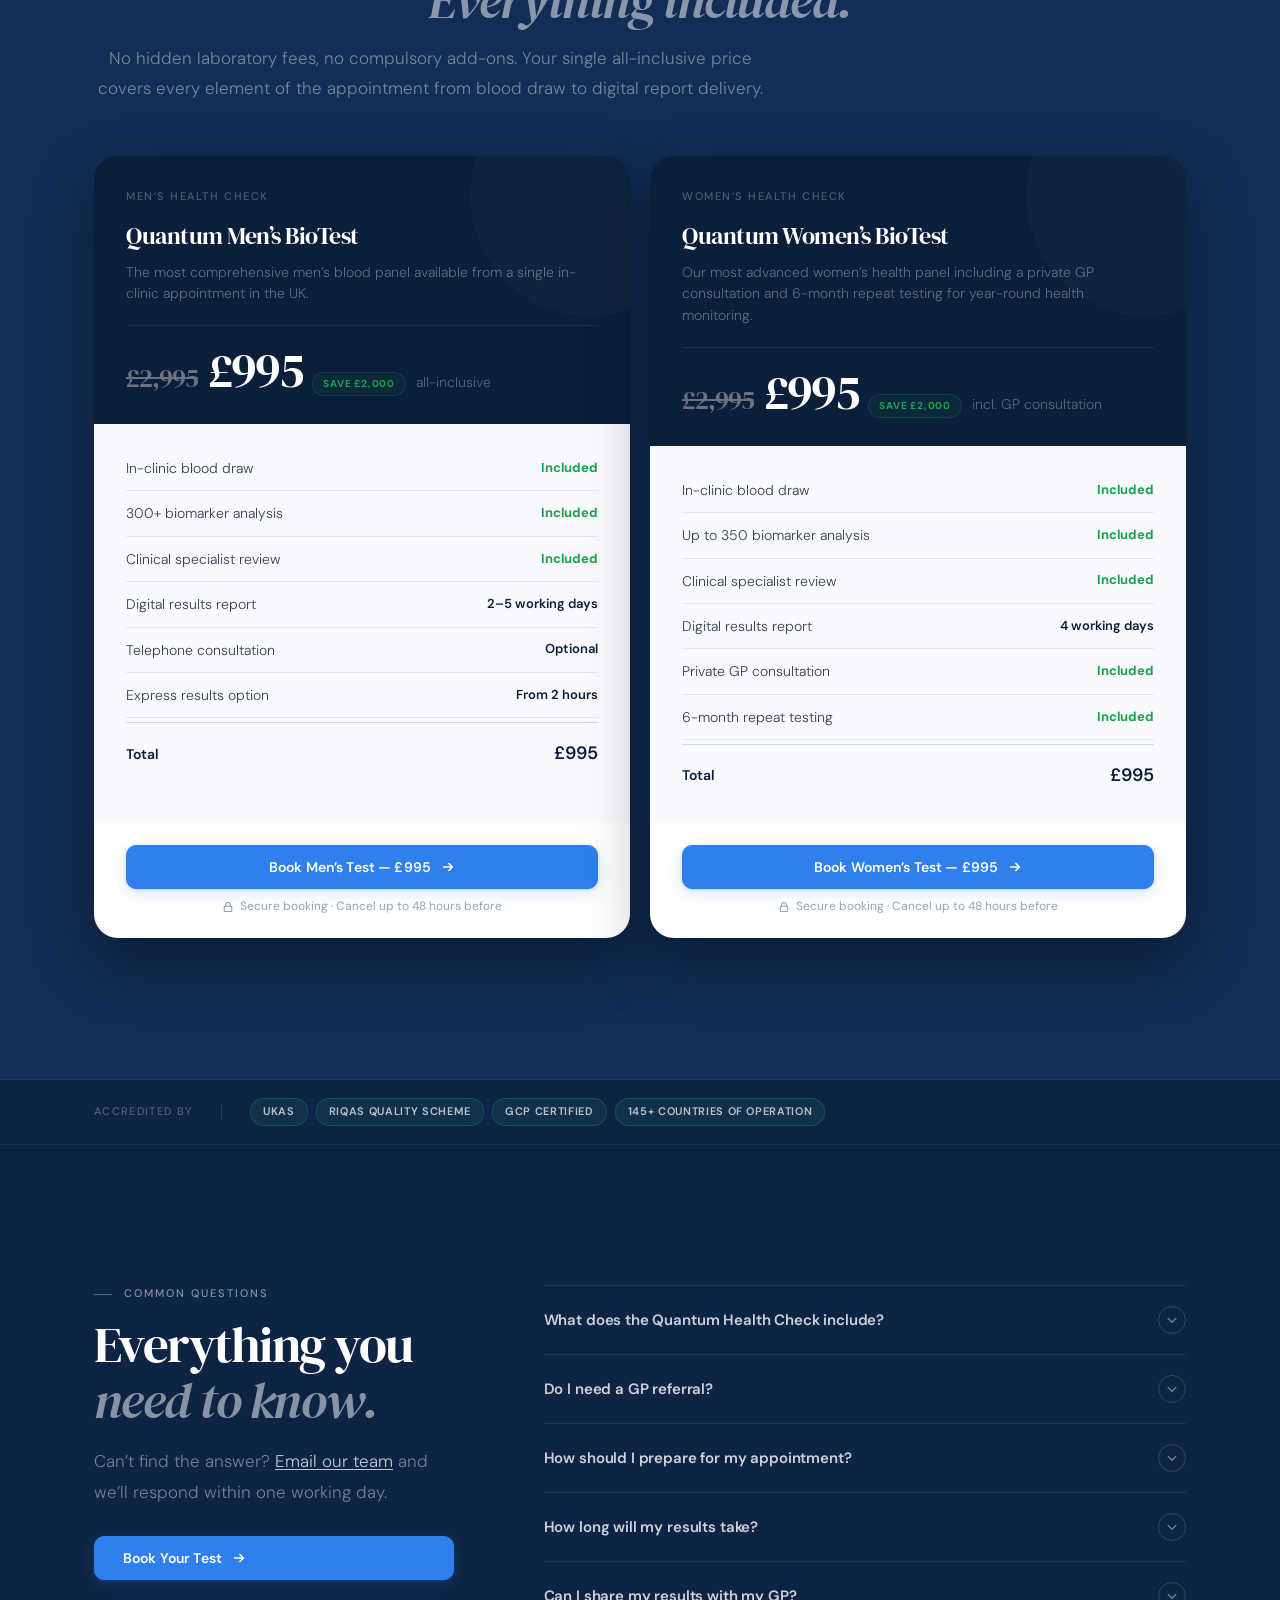
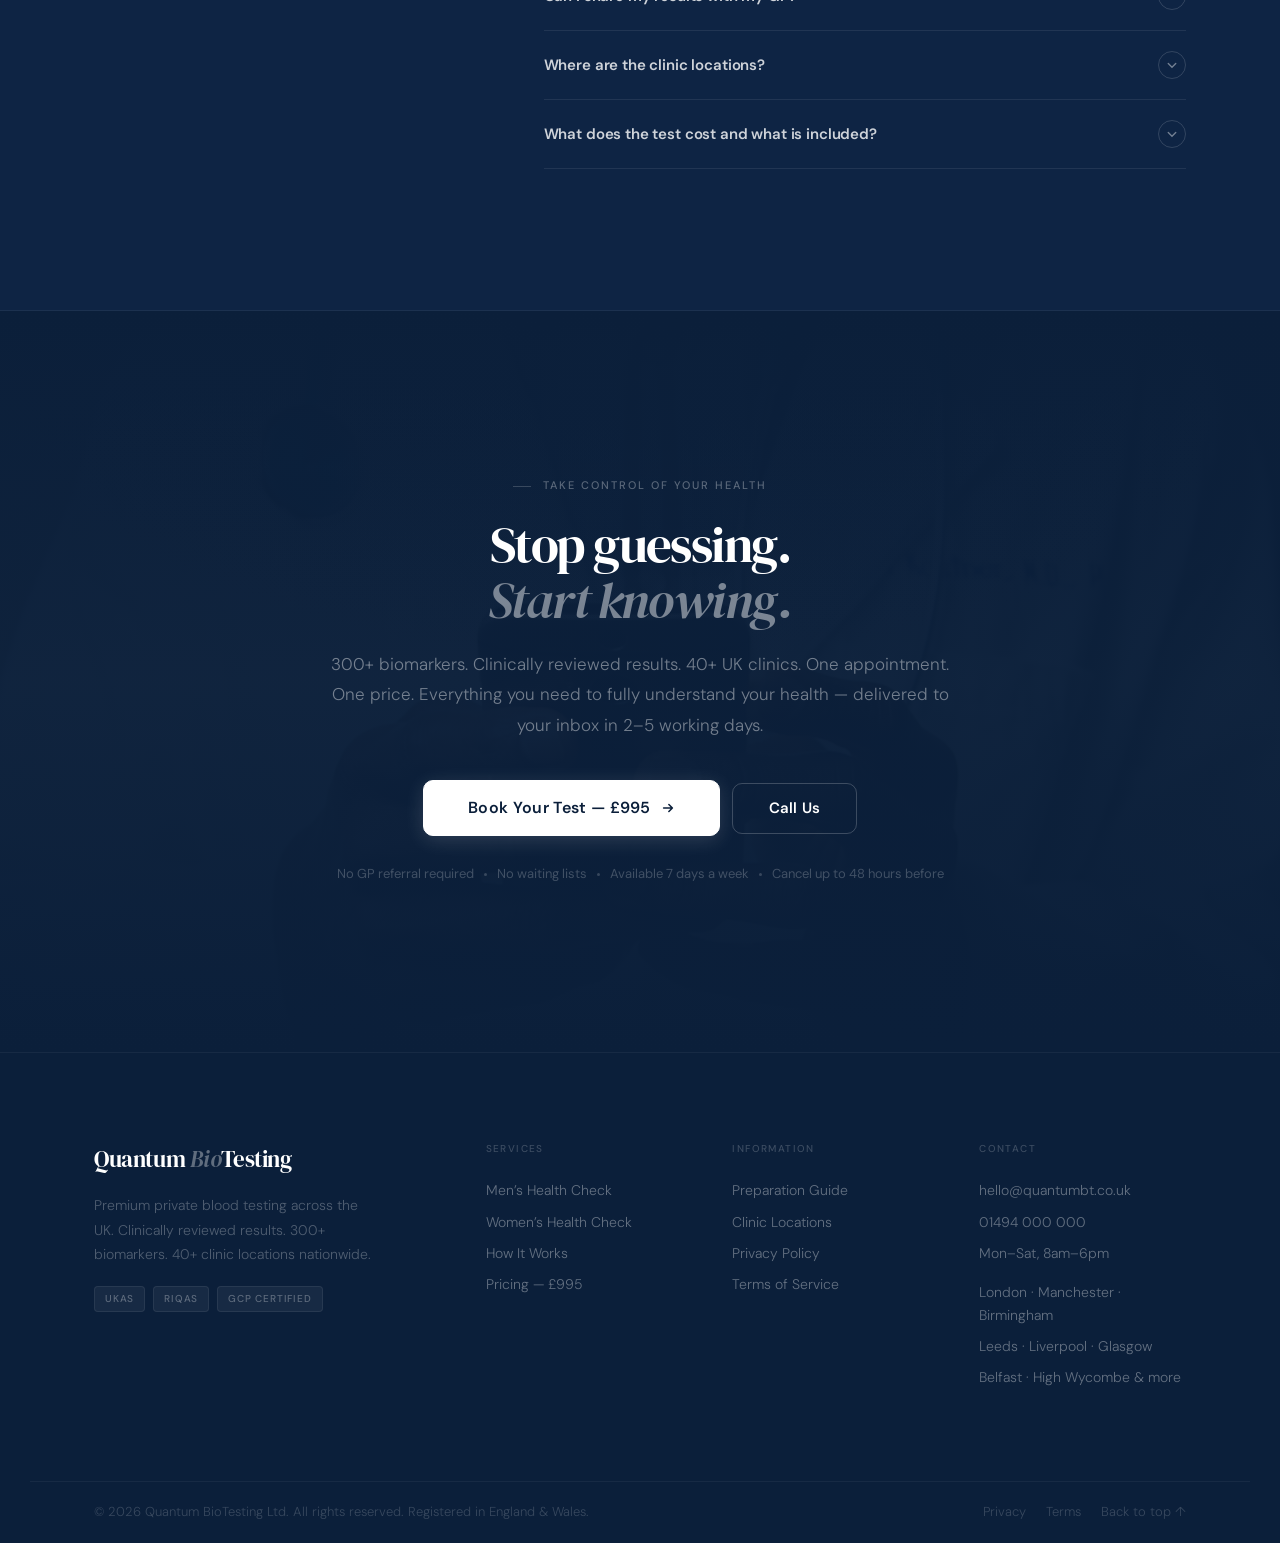
==== commit 900fd6b2: "Fix drawer pricing (£2,995) + mobile dark-theme polish" ====
--- a/index.html
+++ b/index.html
@@ -175,6 +175,13 @@
     <!-- Left: content -->
     <div class="hero-split-l">
       <div class="hero-content">
+        <div class="hero-creds" aria-label="Quality accreditations">
+          <span class="hero-cred"><svg viewBox="0 0 14 14" fill="none" stroke="currentColor" stroke-width="1.5" stroke-linecap="round" stroke-linejoin="round" aria-hidden="true"><path d="M2 4.5L7 2l5 2.5v3c0 2.5-2.2 4.5-5 5-2.8-.5-5-2.5-5-5v-3z"/><path d="M4.5 7l2 2 3.5-3.5"/></svg>UKAS Accredited</span>
+          <span class="hero-cred-sep" aria-hidden="true"></span>
+          <span class="hero-cred"><svg viewBox="0 0 14 14" fill="none" stroke="currentColor" stroke-width="1.5" stroke-linecap="round" stroke-linejoin="round" aria-hidden="true"><circle cx="7" cy="7" r="5.5"/><path d="M4.5 7l2 2 3-3"/></svg>Clinically Reviewed</span>
+          <span class="hero-cred-sep" aria-hidden="true"></span>
+          <span class="hero-cred"><svg viewBox="0 0 14 14" fill="none" stroke="currentColor" stroke-width="1.5" stroke-linecap="round" aria-hidden="true"><path d="M7 2v10M2 7h10"/></svg>No GP Referral</span>
+        </div>
         <h1 class="hero-h1" id="hero-heading">
           Know your health,<br><em>completely.</em>
         </h1>
@@ -218,6 +225,11 @@
             <div class="hero-proof-val">£995</div>
             <div class="hero-proof-lbl">Was &pound;2,995 &mdash; Save &pound;2,000</div>
           </div>
+        </div>
+        <div class="hero-ecg" aria-hidden="true">
+          <svg viewBox="0 0 220 28" fill="none" xmlns="http://www.w3.org/2000/svg">
+            <path class="ecg-path" d="M 0 14 L 20 14 L 24 9 L 26 14 L 30 3 L 32 25 L 34 14 L 50 14 L 54 9 L 56 14 L 80 14 L 84 9 L 86 14 L 90 3 L 92 25 L 94 14 L 110 14 L 114 9 L 116 14 L 220 14" stroke-linecap="round" stroke-linejoin="round" stroke-width="1.5"/>
+          </svg>
         </div>
       </div>
     </div>
@@ -403,6 +415,10 @@
             </button>
             <a href="#about" class="btn btn-ghost">Learn More</a>
           </div>
+          <button class="hcp-cats-toggle" id="cats-btn-mens" aria-expanded="false" type="button">
+            <svg viewBox="0 0 16 16" fill="none" stroke="currentColor" stroke-width="1.8" stroke-linecap="round" stroke-linejoin="round" aria-hidden="true"><path d="M3 6l5 5 5-5"/></svg>
+            View all 11 clinical categories
+          </button>
         </div>
 
         <div class="hcp-r fade-up" style="transition-delay:.12s">
@@ -561,6 +577,10 @@
             </button>
           </div>
           <p class="hcp-disclaimer">From time to time there may be temporary changes to the test menu. Please contact us to confirm availability for specific tests.</p>
+          <button class="hcp-cats-toggle" id="cats-btn-womens" aria-expanded="false" type="button">
+            <svg viewBox="0 0 16 16" fill="none" stroke="currentColor" stroke-width="1.8" stroke-linecap="round" stroke-linejoin="round" aria-hidden="true"><path d="M3 6l5 5 5-5"/></svg>
+            View all 27 health areas
+          </button>
         </div>
 
         <div class="hcp-r fade-up" style="transition-delay:.12s">
@@ -1009,9 +1029,9 @@
           </div>
         </div>
         <div class="pc-body">
-          <div class="pc-row"><span class="pc-row-lbl">In-clinic blood draw</span><span class="pc-row-val">Included</span></div>
-          <div class="pc-row"><span class="pc-row-lbl">300+ biomarker analysis</span><span class="pc-row-val">Included</span></div>
-          <div class="pc-row"><span class="pc-row-lbl">Clinical specialist review</span><span class="pc-row-val">Included</span></div>
+          <div class="pc-row"><span class="pc-row-lbl">In-clinic blood draw</span><span class="pc-row-val pc-val-incl">Included</span></div>
+          <div class="pc-row"><span class="pc-row-lbl">300+ biomarker analysis</span><span class="pc-row-val pc-val-incl">Included</span></div>
+          <div class="pc-row"><span class="pc-row-lbl">Clinical specialist review</span><span class="pc-row-val pc-val-incl">Included</span></div>
           <div class="pc-row"><span class="pc-row-lbl">Digital results report</span><span class="pc-row-val">2&ndash;5 working days</span></div>
           <div class="pc-row"><span class="pc-row-lbl">Telephone consultation</span><span class="pc-row-val">Optional</span></div>
           <div class="pc-row"><span class="pc-row-lbl">Express results option</span><span class="pc-row-val">From 2 hours</span></div>
@@ -1042,12 +1062,12 @@
           </div>
         </div>
         <div class="pc-body">
-          <div class="pc-row"><span class="pc-row-lbl">In-clinic blood draw</span><span class="pc-row-val">Included</span></div>
-          <div class="pc-row"><span class="pc-row-lbl">Up to 350 biomarker analysis</span><span class="pc-row-val">Included</span></div>
-          <div class="pc-row"><span class="pc-row-lbl">Clinical specialist review</span><span class="pc-row-val">Included</span></div>
+          <div class="pc-row"><span class="pc-row-lbl">In-clinic blood draw</span><span class="pc-row-val pc-val-incl">Included</span></div>
+          <div class="pc-row"><span class="pc-row-lbl">Up to 350 biomarker analysis</span><span class="pc-row-val pc-val-incl">Included</span></div>
+          <div class="pc-row"><span class="pc-row-lbl">Clinical specialist review</span><span class="pc-row-val pc-val-incl">Included</span></div>
           <div class="pc-row"><span class="pc-row-lbl">Digital results report</span><span class="pc-row-val">4 working days</span></div>
-          <div class="pc-row"><span class="pc-row-lbl">Private GP consultation</span><span class="pc-row-val" style="color:var(--ok);font-weight:700">Included</span></div>
-          <div class="pc-row"><span class="pc-row-lbl">6-month repeat testing</span><span class="pc-row-val" style="color:var(--ok);font-weight:700">Included</span></div>
+          <div class="pc-row"><span class="pc-row-lbl">Private GP consultation</span><span class="pc-row-val pc-val-incl">Included</span></div>
+          <div class="pc-row"><span class="pc-row-lbl">6-month repeat testing</span><span class="pc-row-val pc-val-incl">Included</span></div>
           <div class="pc-row pc-total"><span class="pc-row-lbl">Total</span><span class="pc-row-val">&pound;995</span></div>
         </div>
         <div class="pc-footer">
@@ -1156,6 +1176,24 @@
     </div>
   </div>
 </section>
+
+<!-- ━━━━━━━━━━━━━━━━━━━━━━ CATEGORIES SHEET ━━━━━━━━━━━━━━━━━ -->
+<div class="cats-sheet" id="cats-sheet" role="dialog" aria-modal="true" aria-hidden="true" aria-labelledby="cats-sheet-title">
+  <div class="cats-sheet-overlay" id="cats-sheet-overlay" aria-hidden="true"></div>
+  <div class="cats-sheet-panel">
+    <div class="cats-sheet-handle" aria-hidden="true"></div>
+    <div class="cats-sheet-head">
+      <div class="cats-sheet-title" id="cats-sheet-title">Clinical Categories</div>
+      <span class="cats-sheet-count-badge" id="cats-sheet-badge">300+ biomarkers</span>
+      <button class="cats-sheet-close" id="cats-sheet-close" aria-label="Close categories">
+        <svg viewBox="0 0 14 14" fill="none" stroke="currentColor" stroke-width="1.8" stroke-linecap="round" aria-hidden="true"><path d="M2 2l10 10M12 2L2 12"/></svg>
+      </button>
+    </div>
+    <div class="cats-sheet-body">
+      <div class="cats-sheet-grid" id="cats-sheet-grid"></div>
+    </div>
+  </div>
+</div>
 
 </main>
 
--- a/assets/css/style.css
+++ b/assets/css/style.css
@@ -4043,3 +4043,283 @@
 @media(max-width:360px) {
   .drawer-was { display: none !important; }
 }
+
+/* ================================================================
+   v5c  HEALTHCARE FEEL + EQUAL PRICING + MOBILE COMPACT
+   ================================================================ */
+
+/* ── CLINICAL GREEN TOKEN ──────────────────────────────────────── */
+:root {
+  --clin:        #3ecf8e;
+  --clin-bg:     rgba(62,207,142,.10);
+  --clin-border: rgba(62,207,142,.22);
+}
+
+/* ── EQUAL-HEIGHT PRICING CARDS ───────────────────────────────── */
+.dual-pricing-grid { align-items: stretch !important; }
+.price-card        { display: flex !important; flex-direction: column !important; }
+.pc-body           { flex: 1 !important; }
+
+/* ── PRICING: CLINICAL "INCLUDED" HIGHLIGHT ───────────────────── */
+.pc-val-incl {
+  color: #16a34a !important;
+  font-weight: 700 !important;
+}
+
+/* ── HERO: CLINICAL CREDENTIALS ROW ──────────────────────────── */
+.hero-creds {
+  display: flex;
+  align-items: center;
+  gap: 8px 16px;
+  flex-wrap: wrap;
+  margin-bottom: 20px;
+}
+.hero-cred {
+  display: inline-flex;
+  align-items: center;
+  gap: 5px;
+  font-size: .6875rem;
+  font-weight: 600;
+  letter-spacing: .1em;
+  text-transform: uppercase;
+  color: var(--clin);
+  line-height: 1;
+}
+.hero-cred svg { width: 11px; height: 11px; flex-shrink: 0; }
+.hero-cred-sep {
+  display: inline-block;
+  width: 3px; height: 3px;
+  border-radius: 50%;
+  background: rgba(255,255,255,.22);
+  flex-shrink: 0;
+}
+@media(max-width:520px) {
+  .hero-cred-sep { display: none; }
+  .hero-creds { gap: 6px; }
+}
+@media(max-width:380px) {
+  .hero-cred { font-size: .625rem; }
+}
+
+/* ── HERO: ECG HEARTBEAT DECORATION ──────────────────────────── */
+.hero-ecg {
+  display: block;
+  width: 100%;
+  max-width: 260px;
+  height: 28px;
+  margin-top: 18px;
+  opacity: .2;
+  overflow: visible;
+}
+.hero-ecg .ecg-path {
+  stroke: var(--clin);
+  stroke-dasharray: 700;
+  stroke-dashoffset: 700;
+  animation: ecg-draw 2.6s cubic-bezier(.25,.46,.45,.94) 1s forwards;
+}
+@keyframes ecg-draw { to { stroke-dashoffset: 0; } }
+@media(prefers-reduced-motion: reduce) {
+  .hero-ecg .ecg-path { animation: none; stroke-dashoffset: 0; }
+}
+@media(max-width:640px) {
+  .hero-ecg { max-width: 200px; height: 22px; }
+}
+
+/* ── CLINICAL GREEN: HEALTH CHECK FEATURE TICKS ──────────────── */
+#health-checks .hcpf-check {
+  border-color: var(--clin-border) !important;
+  background:   var(--clin-bg)     !important;
+}
+#health-checks .hcpf-check svg {
+  stroke: var(--clin) !important;
+}
+
+/* Compare column ticks: bright clinical green on dark bg */
+.qbt-col .ci-check {
+  background:   var(--clin-bg)     !important;
+  color:        var(--clin)        !important;
+  border-color: var(--clin-border) !important;
+}
+
+/* ── ACCRED BAND: BADGE ENHANCEMENT ──────────────────────────── */
+.accred-band .ab-items { gap: 8px !important; }
+.accred-band .ab-item {
+  padding: 4px 12px !important;
+  background:   rgba(62,207,142,.07)  !important;
+  border: 1px solid rgba(62,207,142,.2) !important;
+  border-radius: var(--pill) !important;
+  font-size: .6875rem !important;
+  font-weight: 600 !important;
+  letter-spacing: .06em !important;
+  text-transform: uppercase !important;
+  color: rgba(255,255,255,.72) !important;
+  display: inline-flex; align-items: center;
+}
+
+/* ── MOBILE COMPACT: REDUCE SECTION PADDING ──────────────────── */
+@media(max-width:640px) {
+  :root { --sec: clamp(32px,8vw,48px) !important; }
+}
+@media(max-width:480px) {
+  :root { --sec: clamp(24px,6vw,36px) !important; }
+}
+
+/* ── HEALTH CHECKS: MOBILE CATEGORIES TOGGLE ─────────────────── */
+.hcp-cats-toggle {
+  display: none;
+  align-items: center;
+  justify-content: center;
+  gap: 8px;
+  width: 100%;
+  padding: 11px 20px;
+  font-size: .875rem;
+  font-weight: 500;
+  color: rgba(255,255,255,.65);
+  border: 1.5px solid rgba(255,255,255,.15);
+  border-radius: var(--rmd);
+  margin-top: 14px;
+  transition: background .15s, border-color .15s;
+  letter-spacing: -.01em;
+  background: transparent;
+}
+.hcp-cats-toggle:hover {
+  background: rgba(255,255,255,.06);
+  border-color: rgba(255,255,255,.28);
+}
+.hcp-cats-toggle svg {
+  width: 14px; height: 14px;
+  flex-shrink: 0;
+  transition: transform .22s var(--eout);
+}
+.hcp-cats-toggle[aria-expanded="true"] svg {
+  transform: rotate(180deg);
+}
+@media(max-width:640px) {
+  .hcp-cats-toggle { display: flex; }
+}
+
+/* ── CATEGORIES BOTTOM SHEET ──────────────────────────────────── */
+.cats-sheet {
+  position: fixed;
+  inset: 0;
+  z-index: 1900;
+  display: flex;
+  align-items: flex-end;
+  pointer-events: none;
+  opacity: 0;
+  transition: opacity .22s ease;
+}
+.cats-sheet.open {
+  opacity: 1;
+  pointer-events: auto;
+}
+.cats-sheet-overlay {
+  position: absolute;
+  inset: 0;
+  background: rgba(0,0,0,.62);
+}
+.cats-sheet-panel {
+  position: relative; z-index: 1;
+  width: 100%;
+  max-height: 88svh;
+  background: var(--n90);
+  border-radius: 20px 20px 0 0;
+  display: flex;
+  flex-direction: column;
+  transform: translateY(100%);
+  transition: transform .3s var(--eout);
+  overflow: hidden;
+}
+.cats-sheet.open .cats-sheet-panel { transform: translateY(0); }
+.cats-sheet-handle {
+  width: 36px; height: 4px;
+  background: rgba(255,255,255,.18);
+  border-radius: var(--pill);
+  margin: 12px auto 0;
+  flex-shrink: 0;
+}
+.cats-sheet-head {
+  padding: 14px 20px 12px;
+  border-bottom: 1px solid rgba(255,255,255,.07);
+  display: flex;
+  align-items: center;
+  justify-content: space-between;
+  gap: 12px;
+  flex-shrink: 0;
+}
+.cats-sheet-title {
+  font-size: 1rem; font-weight: 600;
+  color: var(--white); letter-spacing: -.02em;
+  flex: 1;
+}
+.cats-sheet-count-badge {
+  font-size: .6875rem; font-weight: 600;
+  color: var(--clin);
+  background: var(--clin-bg);
+  border: 1px solid var(--clin-border);
+  border-radius: var(--pill);
+  padding: 2px 8px;
+  white-space: nowrap;
+}
+.cats-sheet-close {
+  width: 30px; height: 30px; border-radius: 50%;
+  background: rgba(255,255,255,.08);
+  display: flex; align-items: center; justify-content: center;
+  color: rgba(255,255,255,.6);
+  flex-shrink: 0;
+  transition: background .15s;
+}
+.cats-sheet-close:hover { background: rgba(255,255,255,.16); }
+.cats-sheet-close svg { width: 12px; height: 12px; }
+.cats-sheet-body {
+  flex: 1;
+  overflow-y: auto;
+  -webkit-overflow-scrolling: touch;
+  padding: 14px 14px calc(20px + env(safe-area-inset-bottom));
+}
+.cats-sheet-grid {
+  display: grid;
+  grid-template-columns: 1fr 1fr;
+  gap: 8px;
+}
+.cats-sheet-cell {
+  padding: 11px 13px;
+  background: rgba(255,255,255,.04);
+  border: 1px solid rgba(255,255,255,.07);
+  border-radius: var(--rmd);
+}
+.cats-sheet-num {
+  font-size: .5625rem; font-weight: 700;
+  letter-spacing: .12em; text-transform: uppercase;
+  color: rgba(255,255,255,.22);
+  margin-bottom: 3px;
+}
+.cats-sheet-name {
+  font-size: .8125rem; font-weight: 600;
+  color: var(--white); line-height: 1.25; margin-bottom: 2px;
+}
+.cats-sheet-count { font-size: .6875rem; color: rgba(255,255,255,.38); }
+.cats-sheet-adv {
+  display: inline-block;
+  font-size: .5625rem; font-weight: 700;
+  letter-spacing: .08em; text-transform: uppercase;
+  color: var(--clin); background: var(--clin-bg);
+  border-radius: var(--pill); padding: 1px 6px; margin-top: 3px;
+}
+.cats-sheet-total {
+  grid-column: 1 / -1;
+  padding: 13px 16px;
+  background: rgba(62,207,142,.08);
+  border: 1px solid rgba(62,207,142,.16);
+  border-radius: var(--rmd);
+  display: flex; align-items: center; justify-content: space-between; gap: 12px;
+}
+.cats-sheet-total-val {
+  font-family: var(--display);
+  font-size: 1.375rem; color: var(--clin);
+  letter-spacing: -.04em; line-height: 1;
+}
+.cats-sheet-total-lbl {
+  font-size: .6875rem; color: rgba(255,255,255,.4);
+  text-align: right; line-height: 1.45;
+}
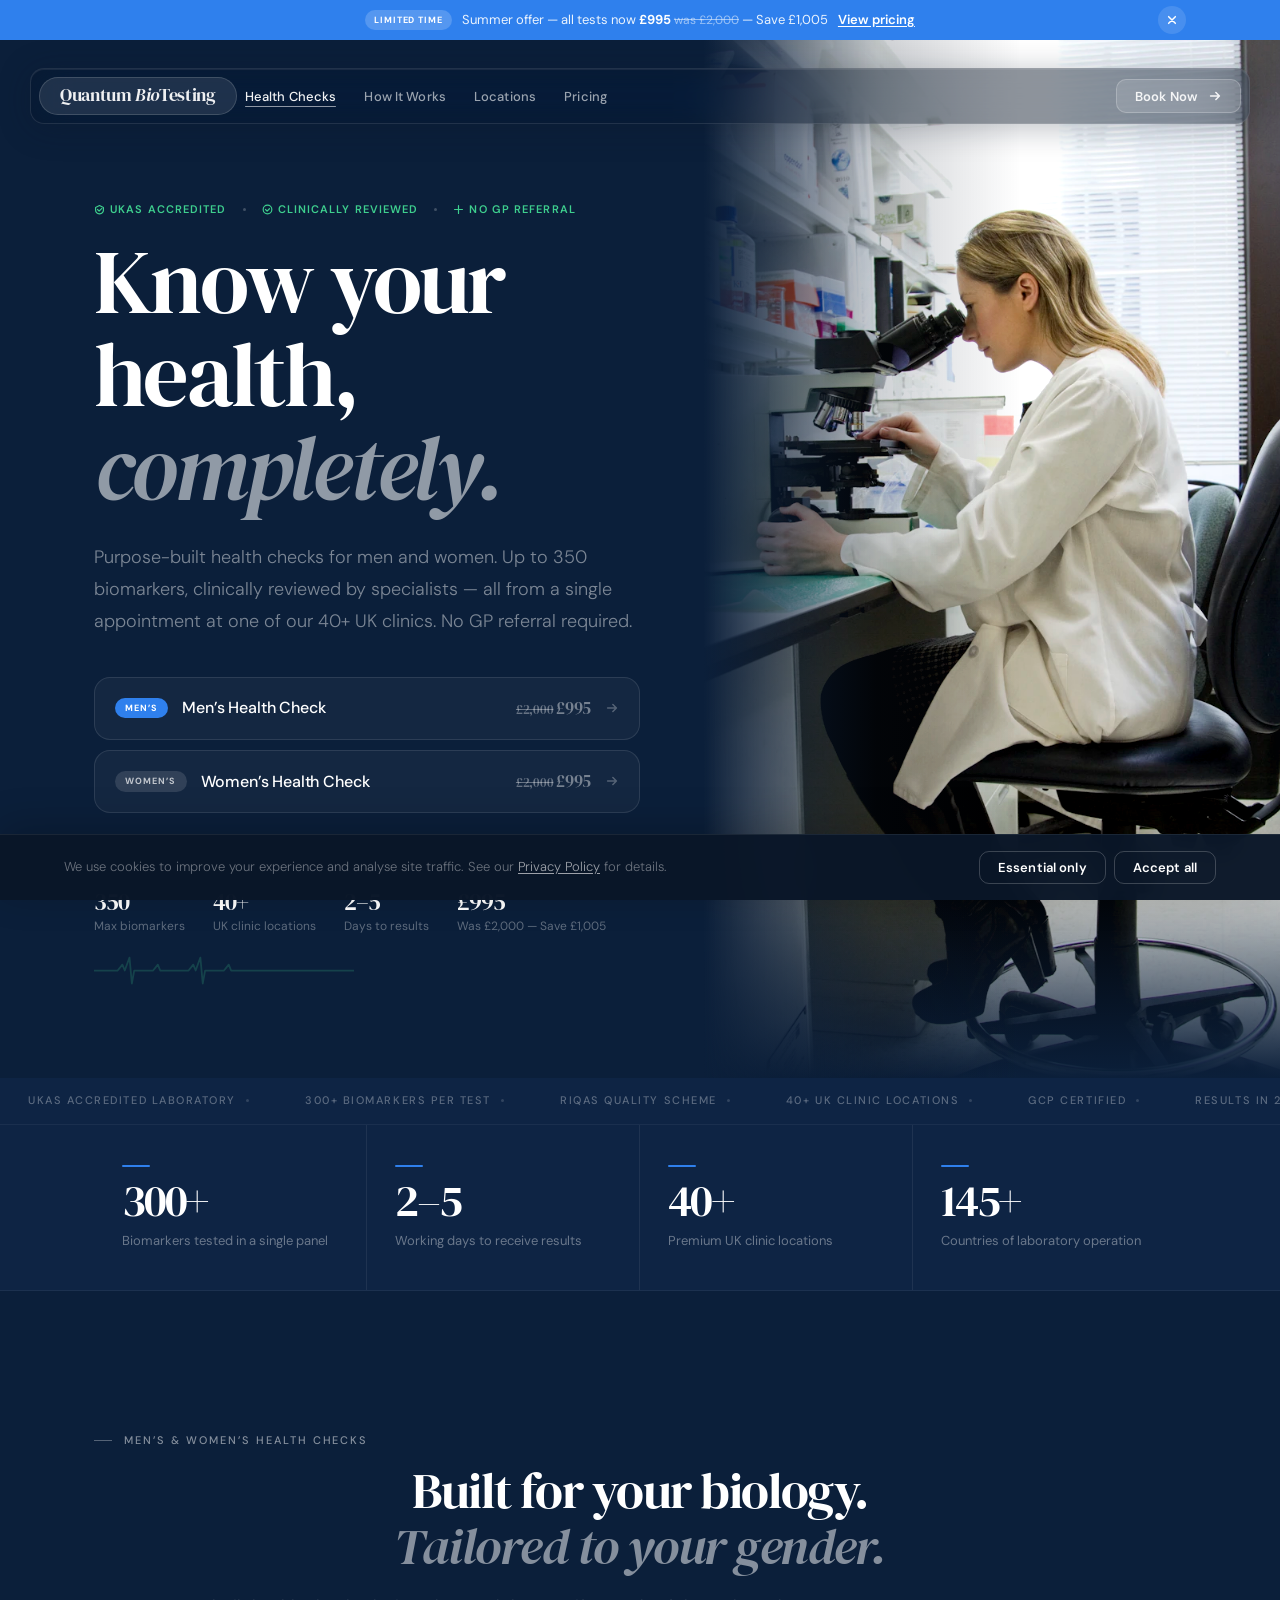
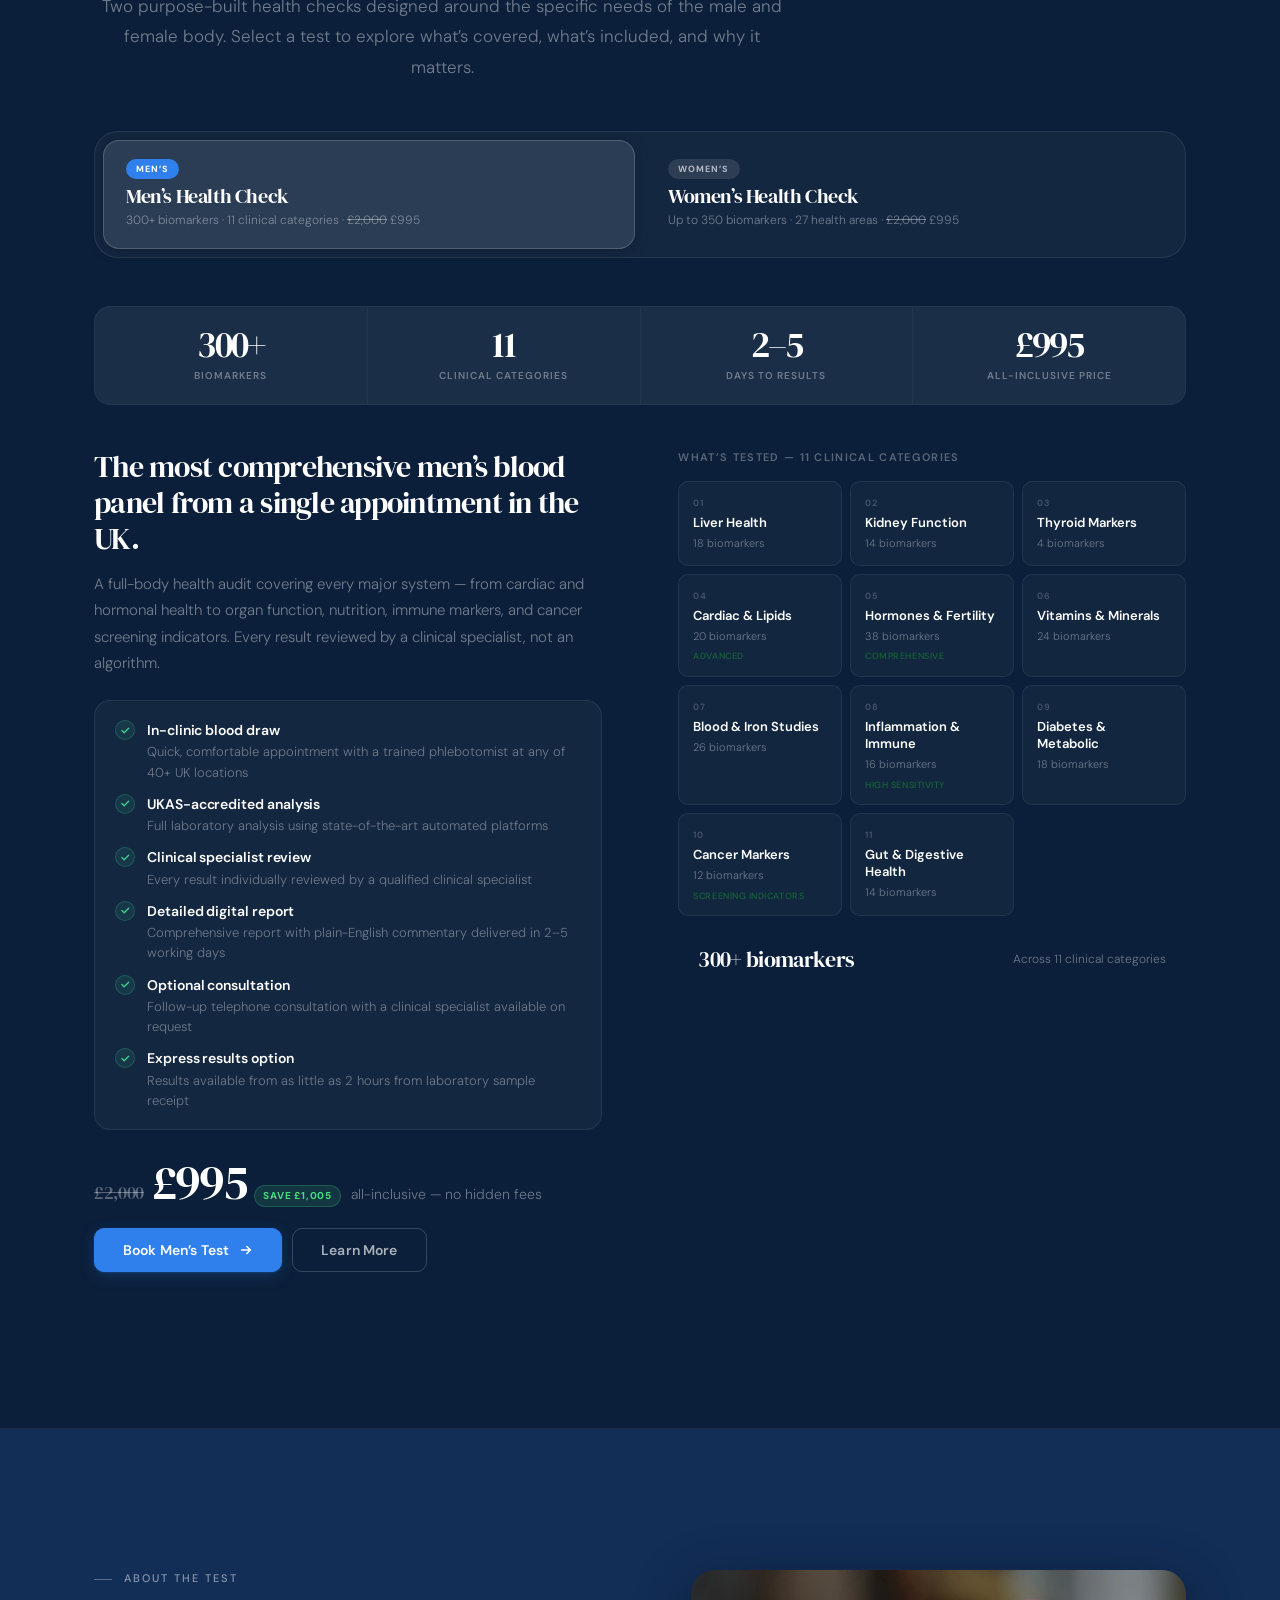
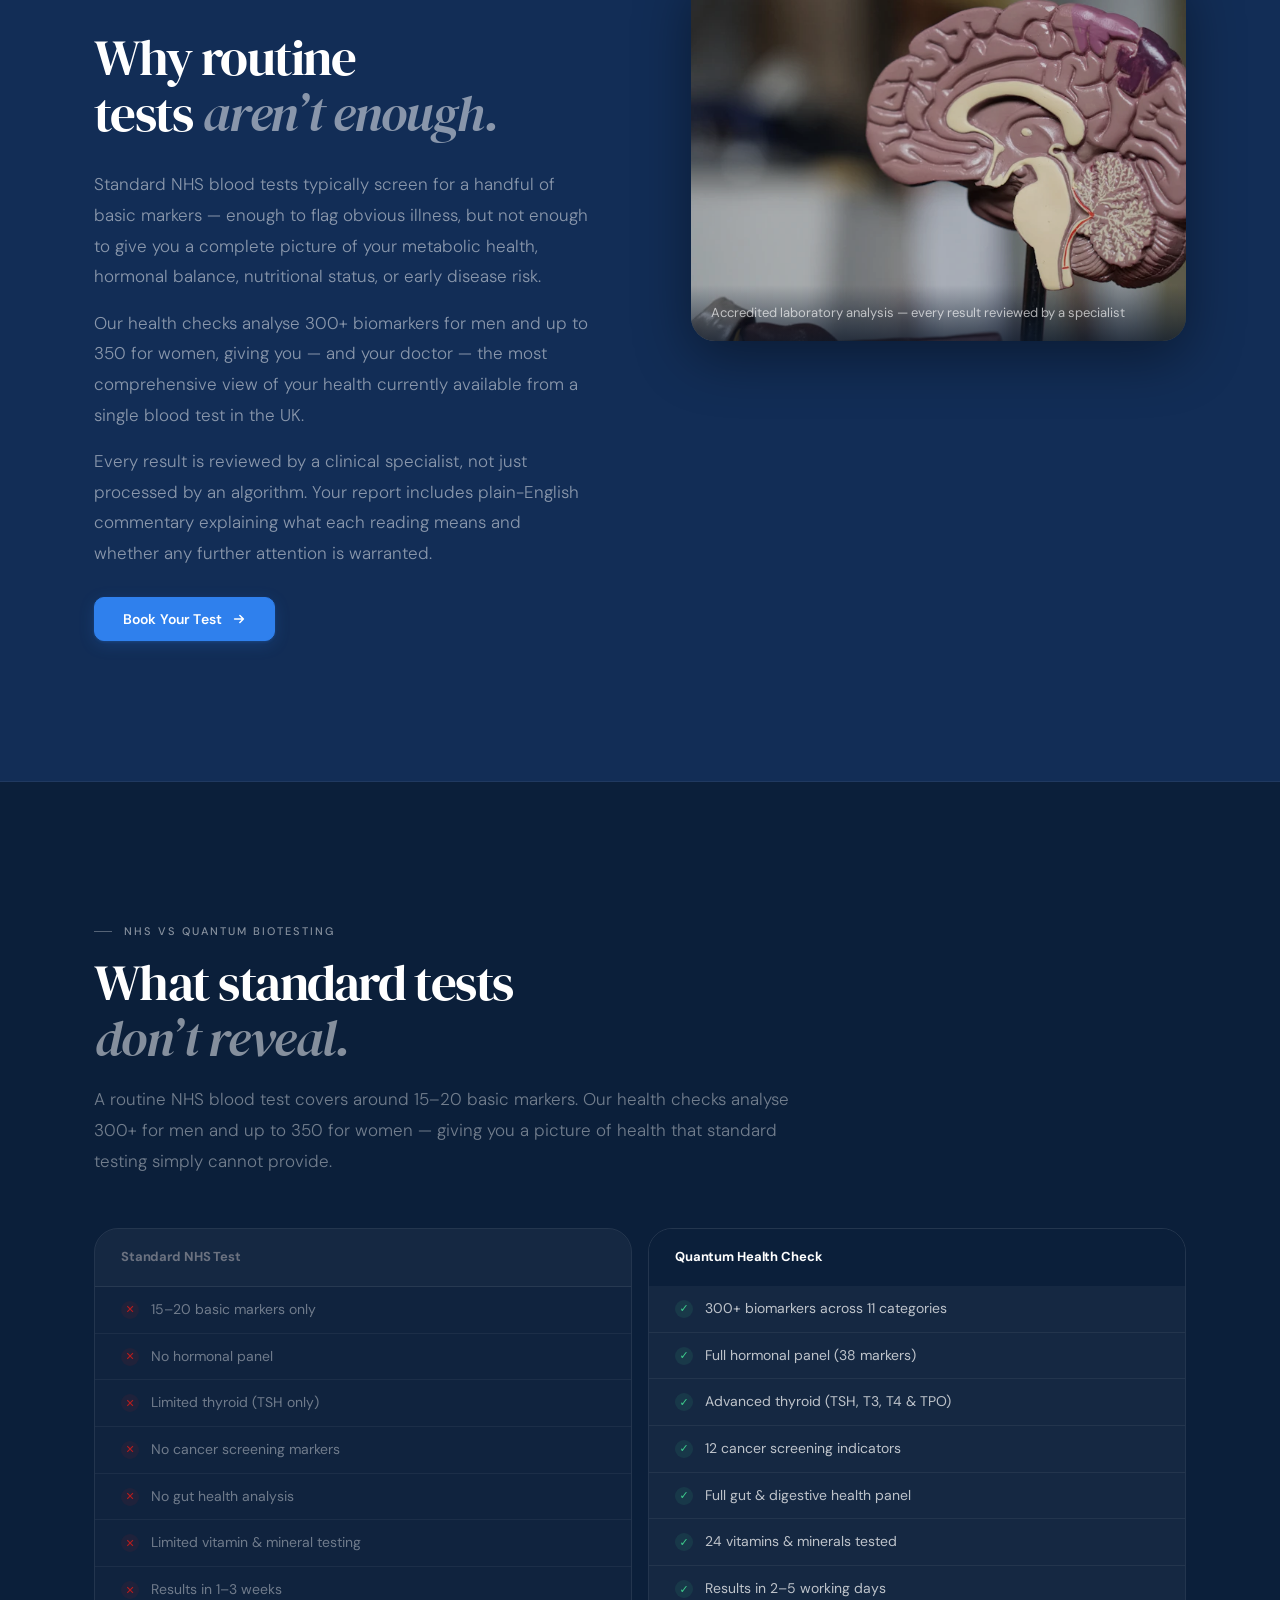
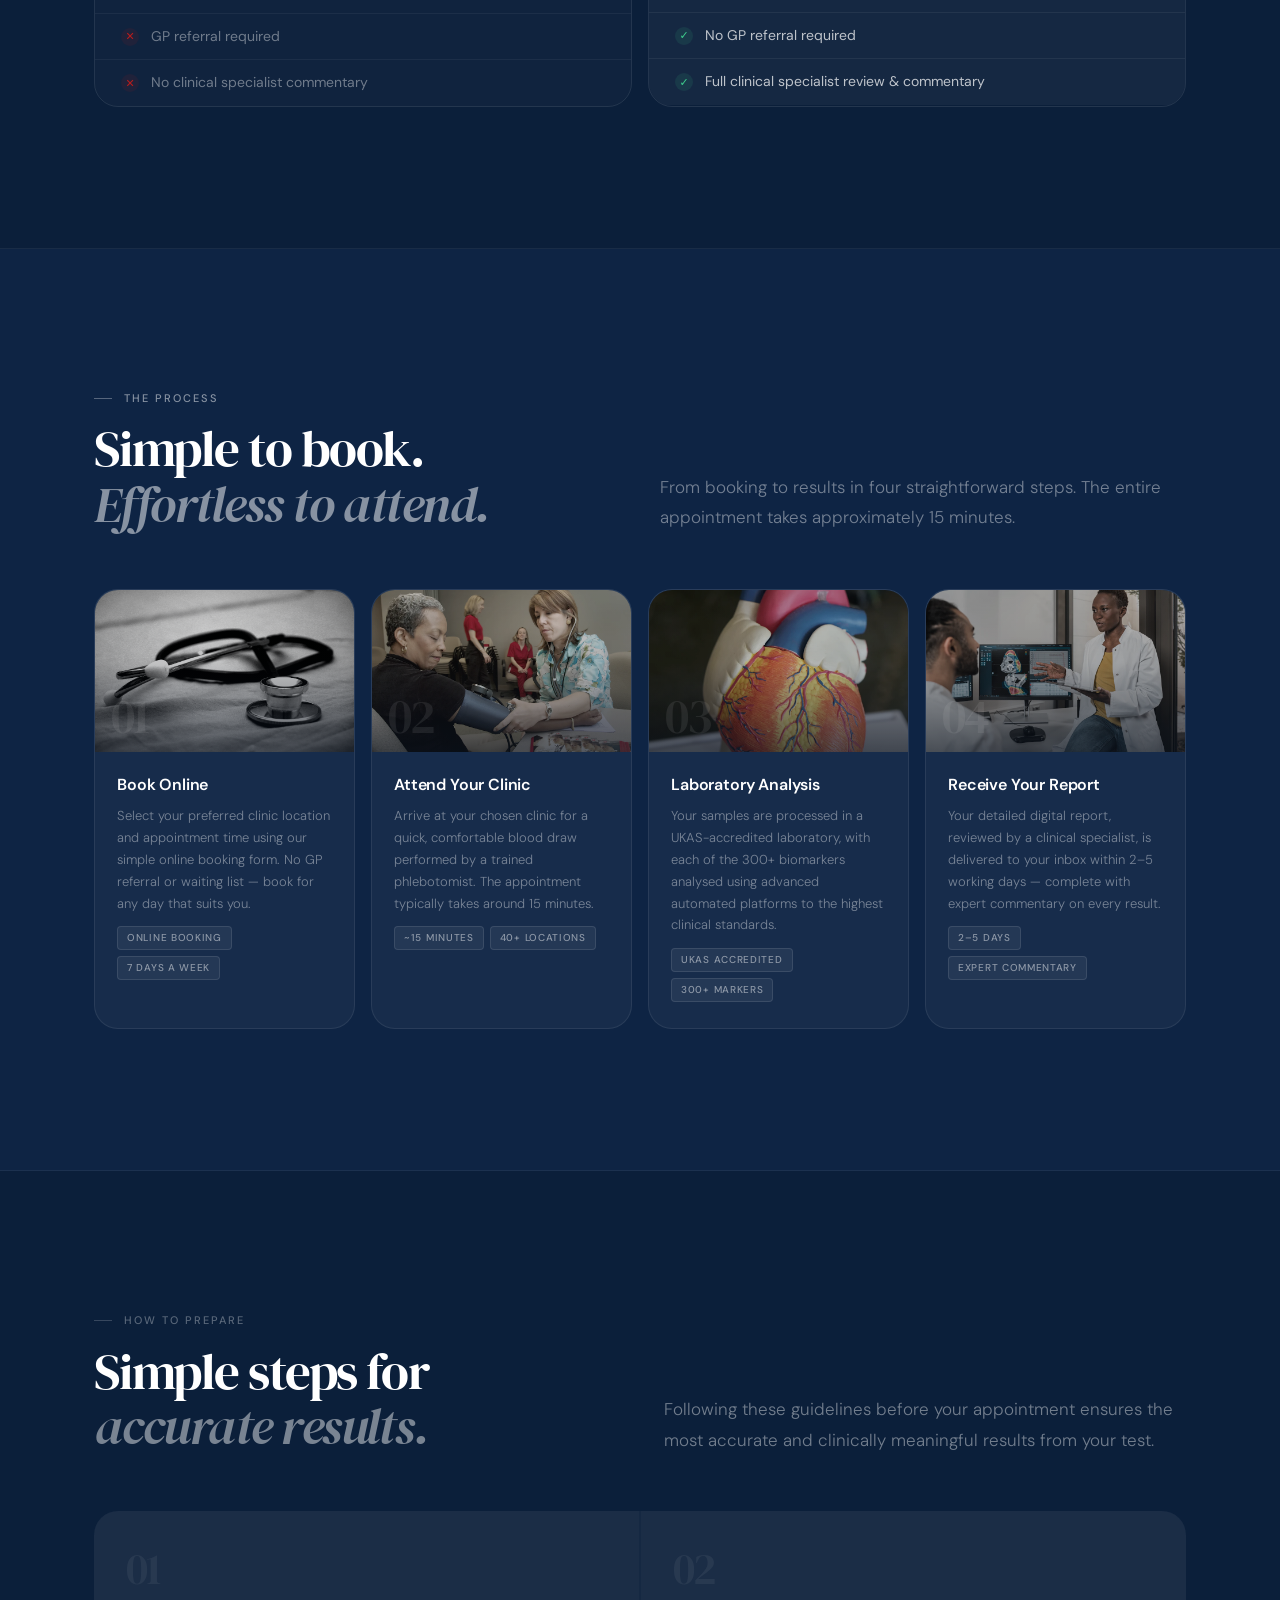
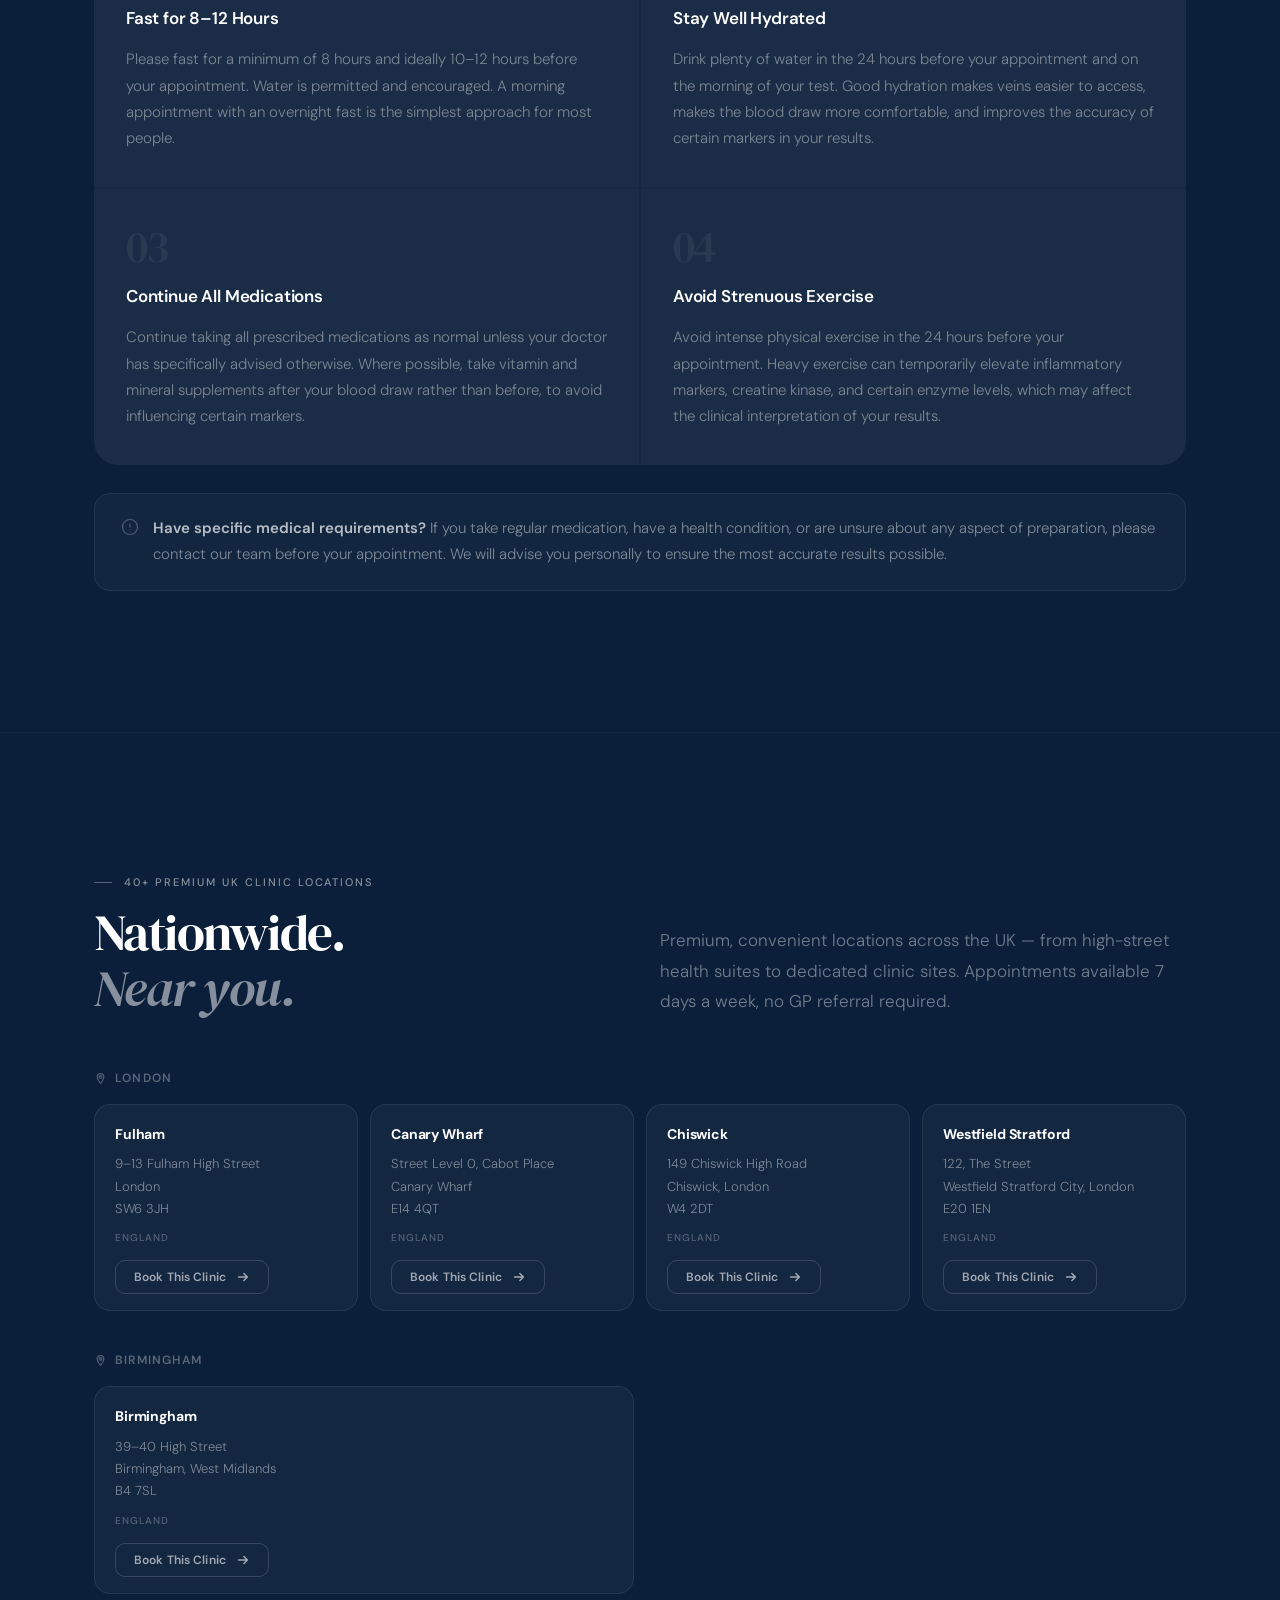
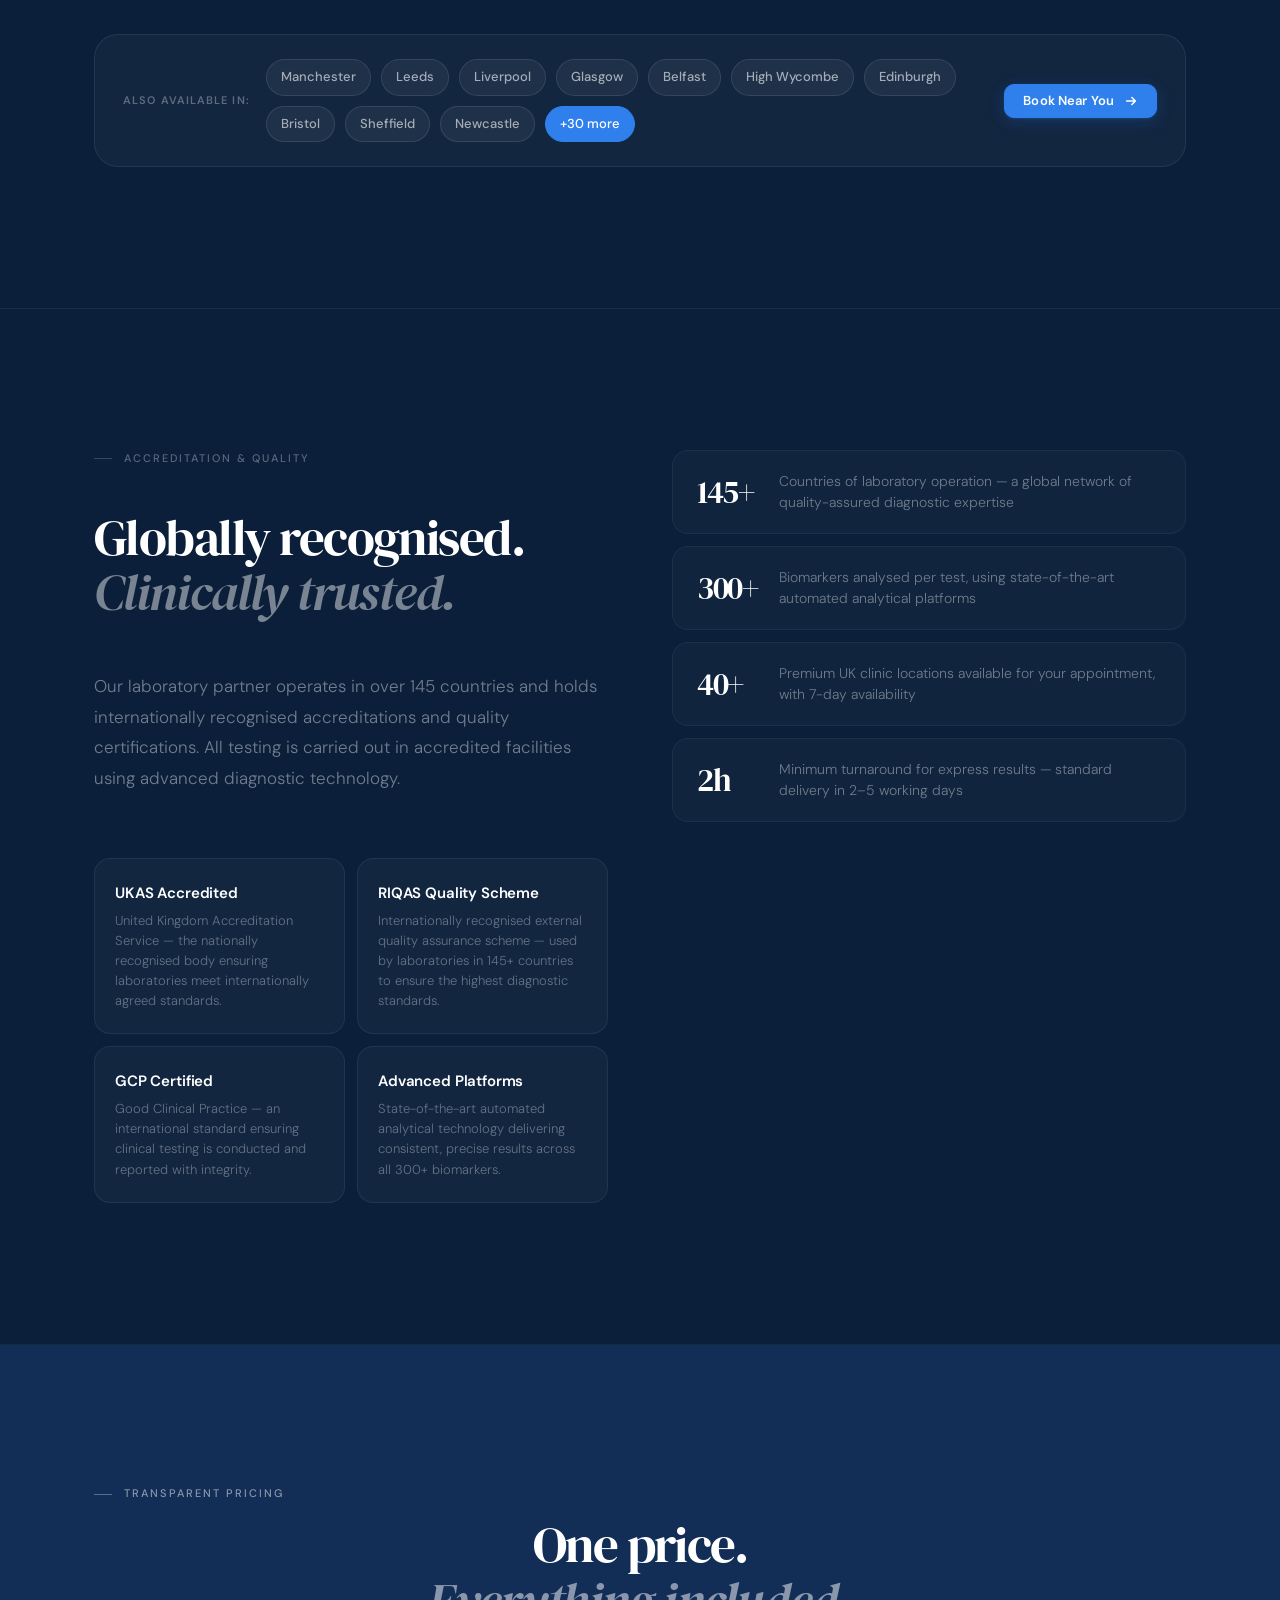
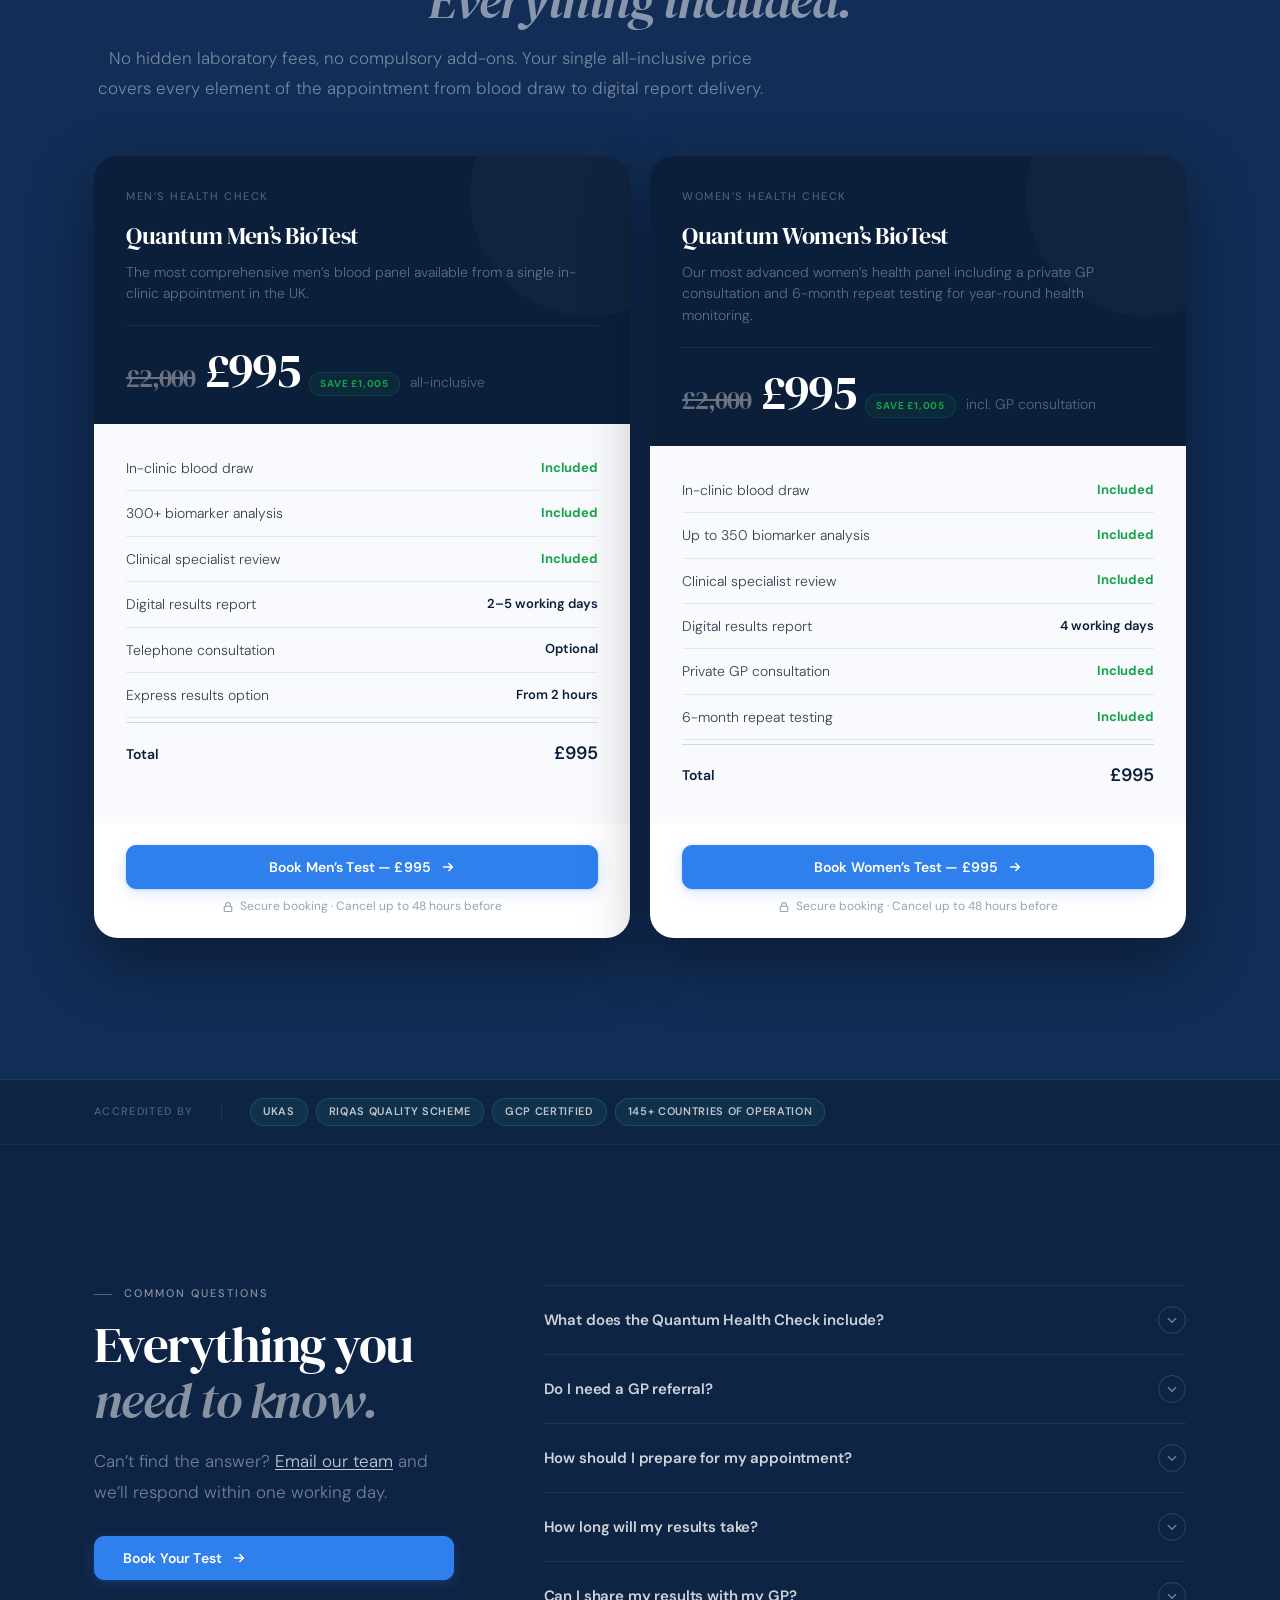
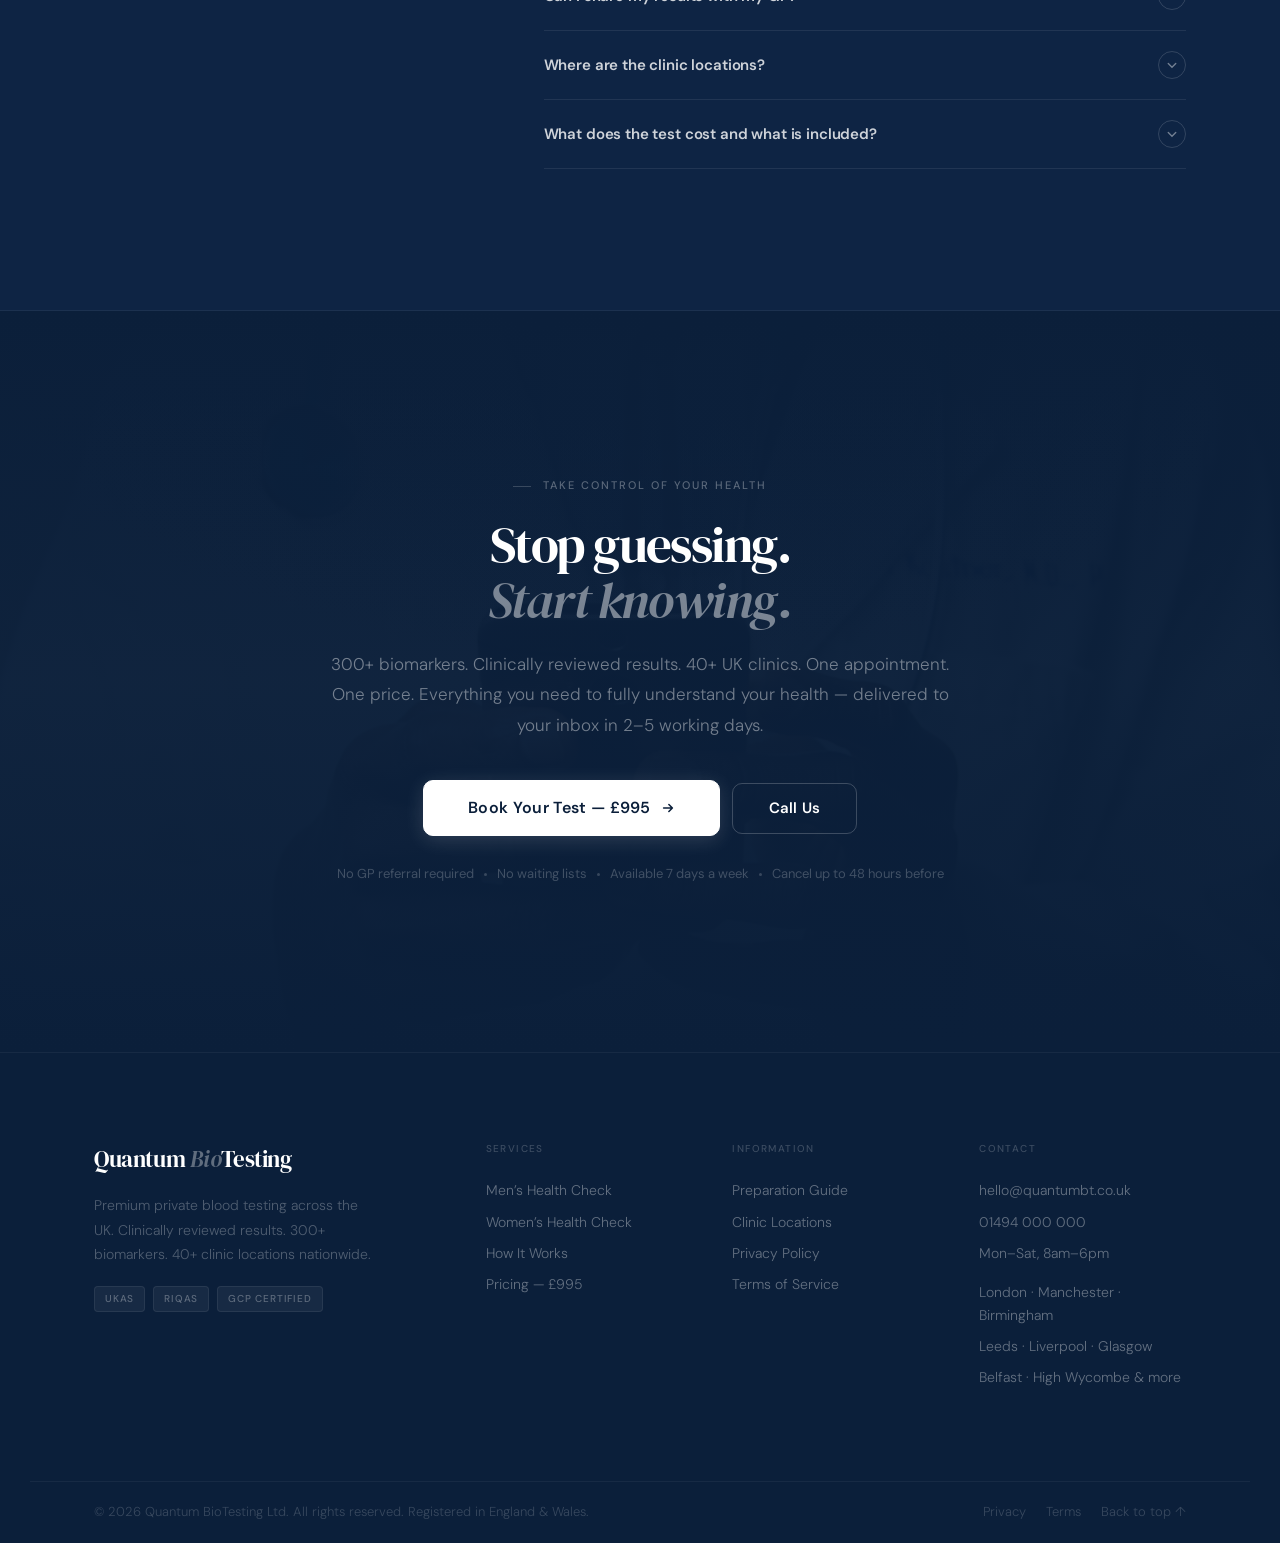
==== commit 68fd05fd: "Fix pricing was £2,000 + Save £1,005; health checks mobile 2-col redesign" ====
--- a/index.html
+++ b/index.html
@@ -97,7 +97,7 @@
   <div class="promo-bar-inner">
     <div class="promo-bar-content">
       <span class="promo-bar-tag">Limited Time</span>
-      <span class="promo-bar-msg">Summer offer &mdash; all tests now <strong>&pound;995</strong> <span class="promo-bar-was">was &pound;2,995</span> &mdash; Save &pound;2,000</span>
+      <span class="promo-bar-msg">Summer offer &mdash; all tests now <strong>&pound;995</strong> <span class="promo-bar-was">was &pound;2,000</span> &mdash; Save &pound;1,005</span>
       <a href="#pricing" class="promo-bar-link">View pricing</a>
     </div>
     <button class="promo-bar-close" id="promo-bar-close" aria-label="Dismiss promotional banner" type="button">
@@ -158,7 +158,7 @@
     </nav>
     <div class="drawer-foot">
       <button class="btn btn-primary btn-full" id="open-modal-mobile" type="button" aria-haspopup="dialog">
-        Book Your Test &mdash; &pound;995 <small class="drawer-was">was &pound;2,995</small>
+        Book Your Test &mdash; &pound;995 <small class="drawer-was">was &pound;2,000</small>
         <svg viewBox="0 0 16 16" fill="none" stroke="currentColor" stroke-width="1.8" stroke-linecap="round" stroke-linejoin="round" aria-hidden="true"><path d="M3 8h10M9 4l4 4-4 4"/></svg>
       </button>
       <a href="tel:01494000000" class="btn btn-ghost btn-full">Call Us</a>
@@ -196,13 +196,13 @@
           <button class="hero-cta-btn hero-cta-mens" id="open-modal-hero" type="button" aria-haspopup="dialog">
             <span class="hero-cta-tag">Men&rsquo;s</span>
             <span class="hero-cta-text">Men&rsquo;s Health Check</span>
-            <span class="hero-cta-price"><span class="hero-was">&pound;2,995</span>&pound;995</span>
+            <span class="hero-cta-price"><span class="hero-was">&pound;2,000</span>&pound;995</span>
             <svg viewBox="0 0 16 16" fill="none" stroke="currentColor" stroke-width="1.8" stroke-linecap="round" stroke-linejoin="round" aria-hidden="true"><path d="M3 8h10M9 4l4 4-4 4"/></svg>
           </button>
           <button class="hero-cta-btn hero-cta-womens" id="open-modal-womens-hero" type="button" aria-haspopup="dialog">
             <span class="hero-cta-tag hero-cta-tag--w">Women&rsquo;s</span>
             <span class="hero-cta-text">Women&rsquo;s Health Check</span>
-            <span class="hero-cta-price"><span class="hero-was">&pound;2,995</span>&pound;995</span>
+            <span class="hero-cta-price"><span class="hero-was">&pound;2,000</span>&pound;995</span>
             <svg viewBox="0 0 16 16" fill="none" stroke="currentColor" stroke-width="1.8" stroke-linecap="round" stroke-linejoin="round" aria-hidden="true"><path d="M3 8h10M9 4l4 4-4 4"/></svg>
           </button>
         </div>
@@ -223,7 +223,7 @@
           </div>
           <div class="hero-proof-item" role="listitem">
             <div class="hero-proof-val">£995</div>
-            <div class="hero-proof-lbl">Was &pound;2,995 &mdash; Save &pound;2,000</div>
+            <div class="hero-proof-lbl">Was &pound;2,000 &mdash; Save &pound;1,005</div>
           </div>
         </div>
         <div class="hero-ecg" aria-hidden="true">
@@ -313,12 +313,12 @@
       <button class="hc-tab hc-tab--active" id="tab-mens" role="tab" aria-selected="true" aria-controls="pane-mens" type="button">
         <span class="hct-pill hct-pill--mens">Men&rsquo;s</span>
         <span class="hct-name">Men&rsquo;s Health Check</span>
-        <span class="hct-sub">300+ biomarkers &middot; 11 clinical categories &middot; <s>&pound;2,995</s>&nbsp;&pound;995</span>
+        <span class="hct-sub">300+ biomarkers &middot; 11 clinical categories &middot; <s>&pound;2,000</s>&nbsp;&pound;995</span>
       </button>
       <button class="hc-tab" id="tab-womens" role="tab" aria-selected="false" aria-controls="pane-womens" type="button">
         <span class="hct-pill hct-pill--womens">Women&rsquo;s</span>
         <span class="hct-name">Women&rsquo;s Health Check</span>
-        <span class="hct-sub">Up to 350 biomarkers &middot; 27 health areas &middot; <s>&pound;2,995</s>&nbsp;&pound;995</span>
+        <span class="hct-sub">Up to 350 biomarkers &middot; 27 health areas &middot; <s>&pound;2,000</s>&nbsp;&pound;995</span>
       </button>
     </div>
 
@@ -403,9 +403,9 @@
           </div>
           <div class="hcp-price-row">
             <div class="hcp-price-group">
-              <span class="hcp-price-was">&pound;2,995</span>
+              <span class="hcp-price-was">&pound;2,000</span>
               <span class="hcp-price">&pound;995</span>
-              <span class="hcp-save">Save &pound;2,000</span>
+              <span class="hcp-save">Save &pound;1,005</span>
             </div>
             <span class="hcp-price-note">all-inclusive &mdash; no hidden fees</span>
           </div>
@@ -562,9 +562,9 @@
           </div>
           <div class="hcp-price-row">
             <div class="hcp-price-group">
-              <span class="hcp-price-was">&pound;2,995</span>
+              <span class="hcp-price-was">&pound;2,000</span>
               <span class="hcp-price">&pound;995</span>
-              <span class="hcp-save">Save &pound;2,000</span>
+              <span class="hcp-save">Save &pound;1,005</span>
             </div>
             <span class="hcp-price-note">includes private GP consultation</span>
           </div>
@@ -1022,9 +1022,9 @@
           <div class="pc-name">Quantum Men&rsquo;s BioTest</div>
           <div class="pc-desc">The most comprehensive men&rsquo;s blood panel available from a single in-clinic appointment in the UK.</div>
           <div class="pc-price-row">
-            <span class="pc-price-was">&pound;2,995</span>
+            <span class="pc-price-was">&pound;2,000</span>
             <span class="pc-price">&pound;995</span>
-            <span class="pc-save">Save &pound;2,000</span>
+            <span class="pc-save">Save &pound;1,005</span>
             <span class="pc-price-note">all-inclusive</span>
           </div>
         </div>
@@ -1055,9 +1055,9 @@
           <div class="pc-name">Quantum Women&rsquo;s BioTest</div>
           <div class="pc-desc">Our most advanced women&rsquo;s health panel including a private GP consultation and 6-month repeat testing for year-round health monitoring.</div>
           <div class="pc-price-row">
-            <span class="pc-price-was">&pound;2,995</span>
+            <span class="pc-price-was">&pound;2,000</span>
             <span class="pc-price">&pound;995</span>
-            <span class="pc-save">Save &pound;2,000</span>
+            <span class="pc-save">Save &pound;1,005</span>
             <span class="pc-price-note">incl. GP consultation</span>
           </div>
         </div>
@@ -1251,7 +1251,7 @@
 <!-- ━━━━━━━━━━━━━━━━━━━━━━ MOBILE BAR ━━━━━━━━━━━━━━━━━━━━ -->
 <div class="mob-bar" id="mobile-book-bar" aria-hidden="true">
   <button class="btn btn-primary" id="open-modal-mobilebar" style="flex:1;justify-content:center;" type="button" aria-haspopup="dialog">
-    Book Now &mdash; &pound;995 <span class="mob-was">was &pound;2,995</span>
+    Book Now &mdash; &pound;995 <span class="mob-was">was &pound;2,000</span>
     <svg viewBox="0 0 16 16" fill="none" stroke="currentColor" stroke-width="1.8" stroke-linecap="round" stroke-linejoin="round" aria-hidden="true"><path d="M3 8h10M9 4l4 4-4 4"/></svg>
   </button>
   <a href="tel:01494000000" class="btn btn-ghost btn-sm">Call</a>
--- a/assets/css/style.css
+++ b/assets/css/style.css
@@ -4323,3 +4323,56 @@
   font-size: .6875rem; color: rgba(255,255,255,.4);
   text-align: right; line-height: 1.45;
 }
+
+/* ── HEALTH CHECKS: MOBILE TWO-SIDED LAYOUT ──────────────────── */
+@media(max-width:640px) {
+
+  /* Restore stats bar as a 2×2 compact tile grid */
+  .hcp-stats {
+    display: grid !important;
+    grid-template-columns: 1fr 1fr !important;
+    gap: 1px !important;
+    background: rgba(255,255,255,.09) !important;
+    border-radius: var(--rmd) !important;
+    overflow: hidden !important;
+    margin-bottom: 20px !important;
+    border: 1px solid rgba(255,255,255,.09) !important;
+  }
+  .hcps-sep { display: none !important; }
+  .hcps-item {
+    background: rgba(255,255,255,.04) !important;
+    padding: 14px 10px !important;
+    text-align: center !important;
+    border-radius: 0 !important;
+  }
+  .hcps-val { font-size: 1.25rem !important; }
+  .hcps-lbl { font-size: .5625rem !important; letter-spacing: .06em; }
+
+  /* Features: 2-column compact card grid */
+  .hcp-features {
+    display: grid !important;
+    grid-template-columns: 1fr 1fr !important;
+    gap: 6px !important;
+    background: transparent !important;
+    border: none !important;
+    padding: 0 !important;
+    margin-bottom: 16px !important;
+  }
+  .hcpf-item {
+    flex-direction: column !important;
+    align-items: flex-start !important;
+    gap: 6px !important;
+    padding: 10px 12px !important;
+    background: rgba(255,255,255,.04) !important;
+    border: 1px solid rgba(255,255,255,.09) !important;
+    border-radius: var(--rmd) !important;
+  }
+  .hcpf-check { margin-top: 0 !important; }
+  .hcpf-desc  { display: none !important; }
+  .hcpf-title {
+    font-size: .75rem !important;
+    color: rgba(255,255,255,.82) !important;
+    font-weight: 500 !important;
+    line-height: 1.35 !important;
+  }
+}
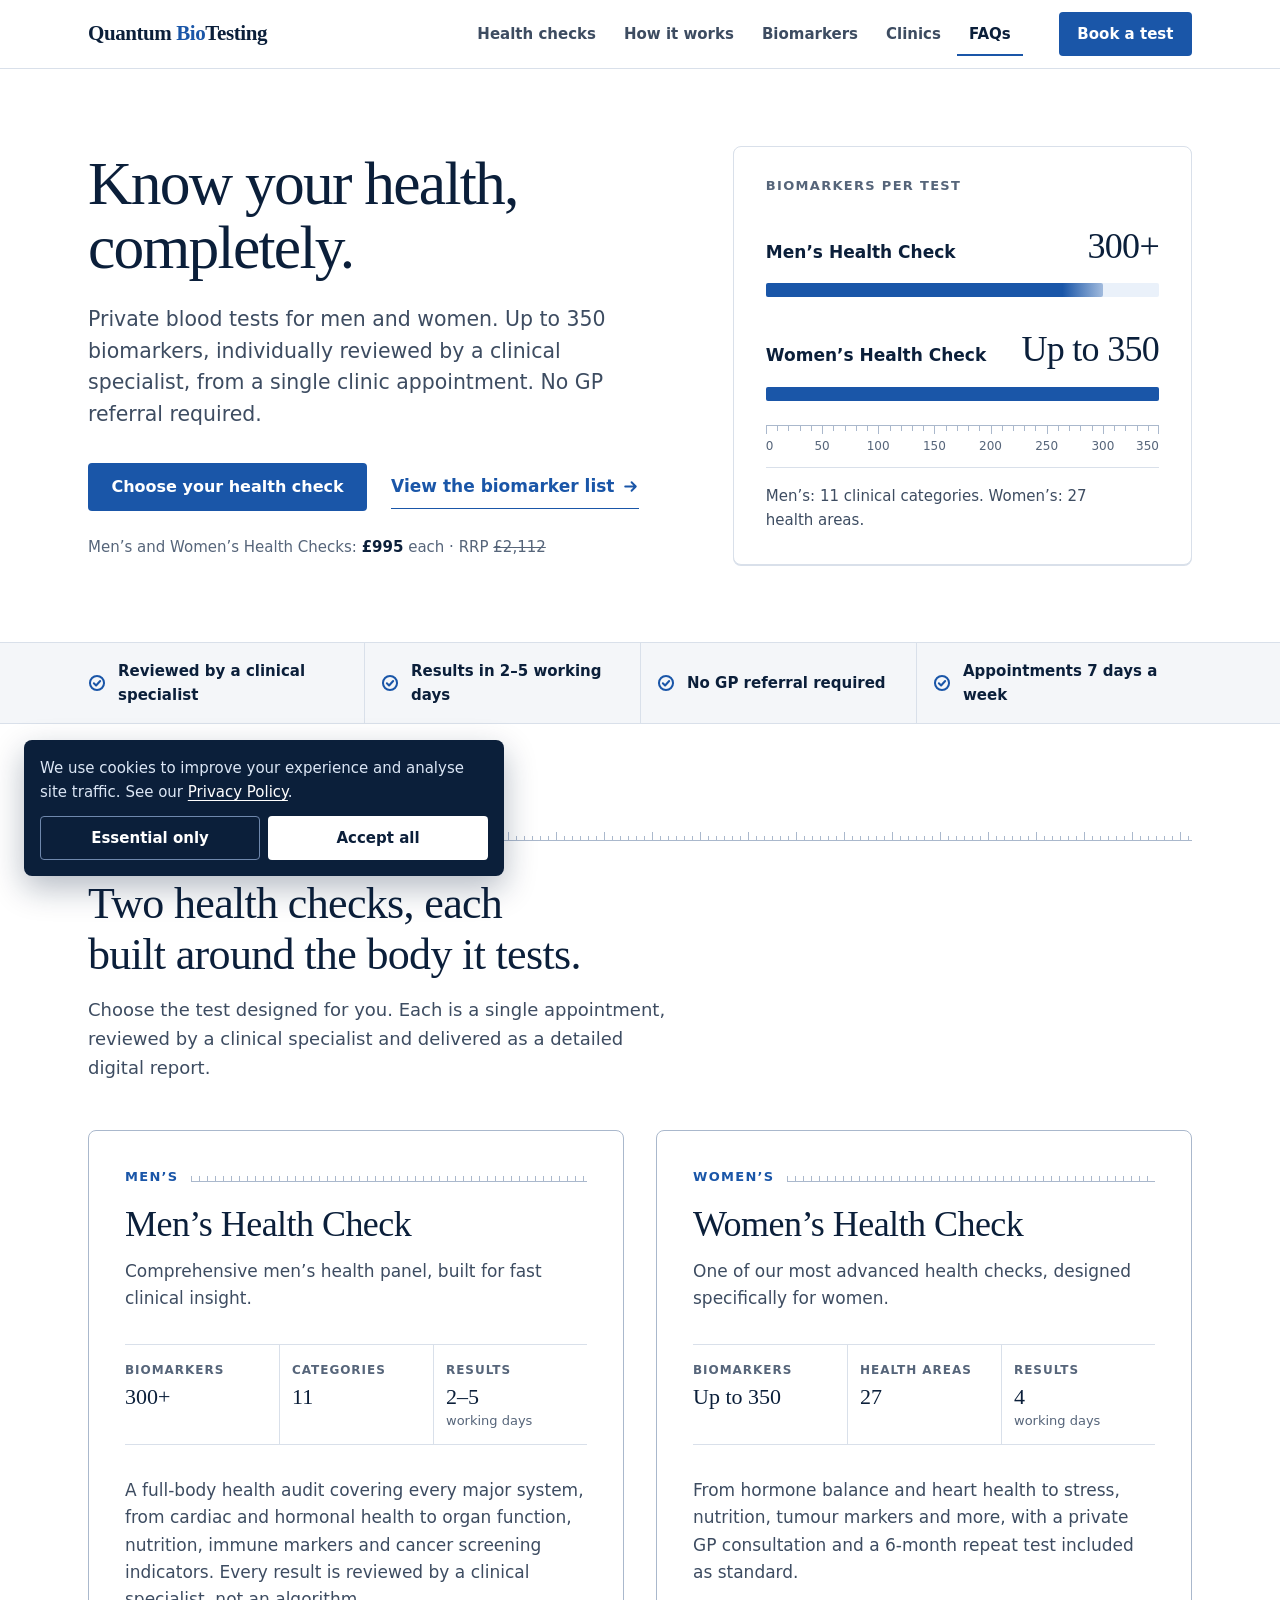
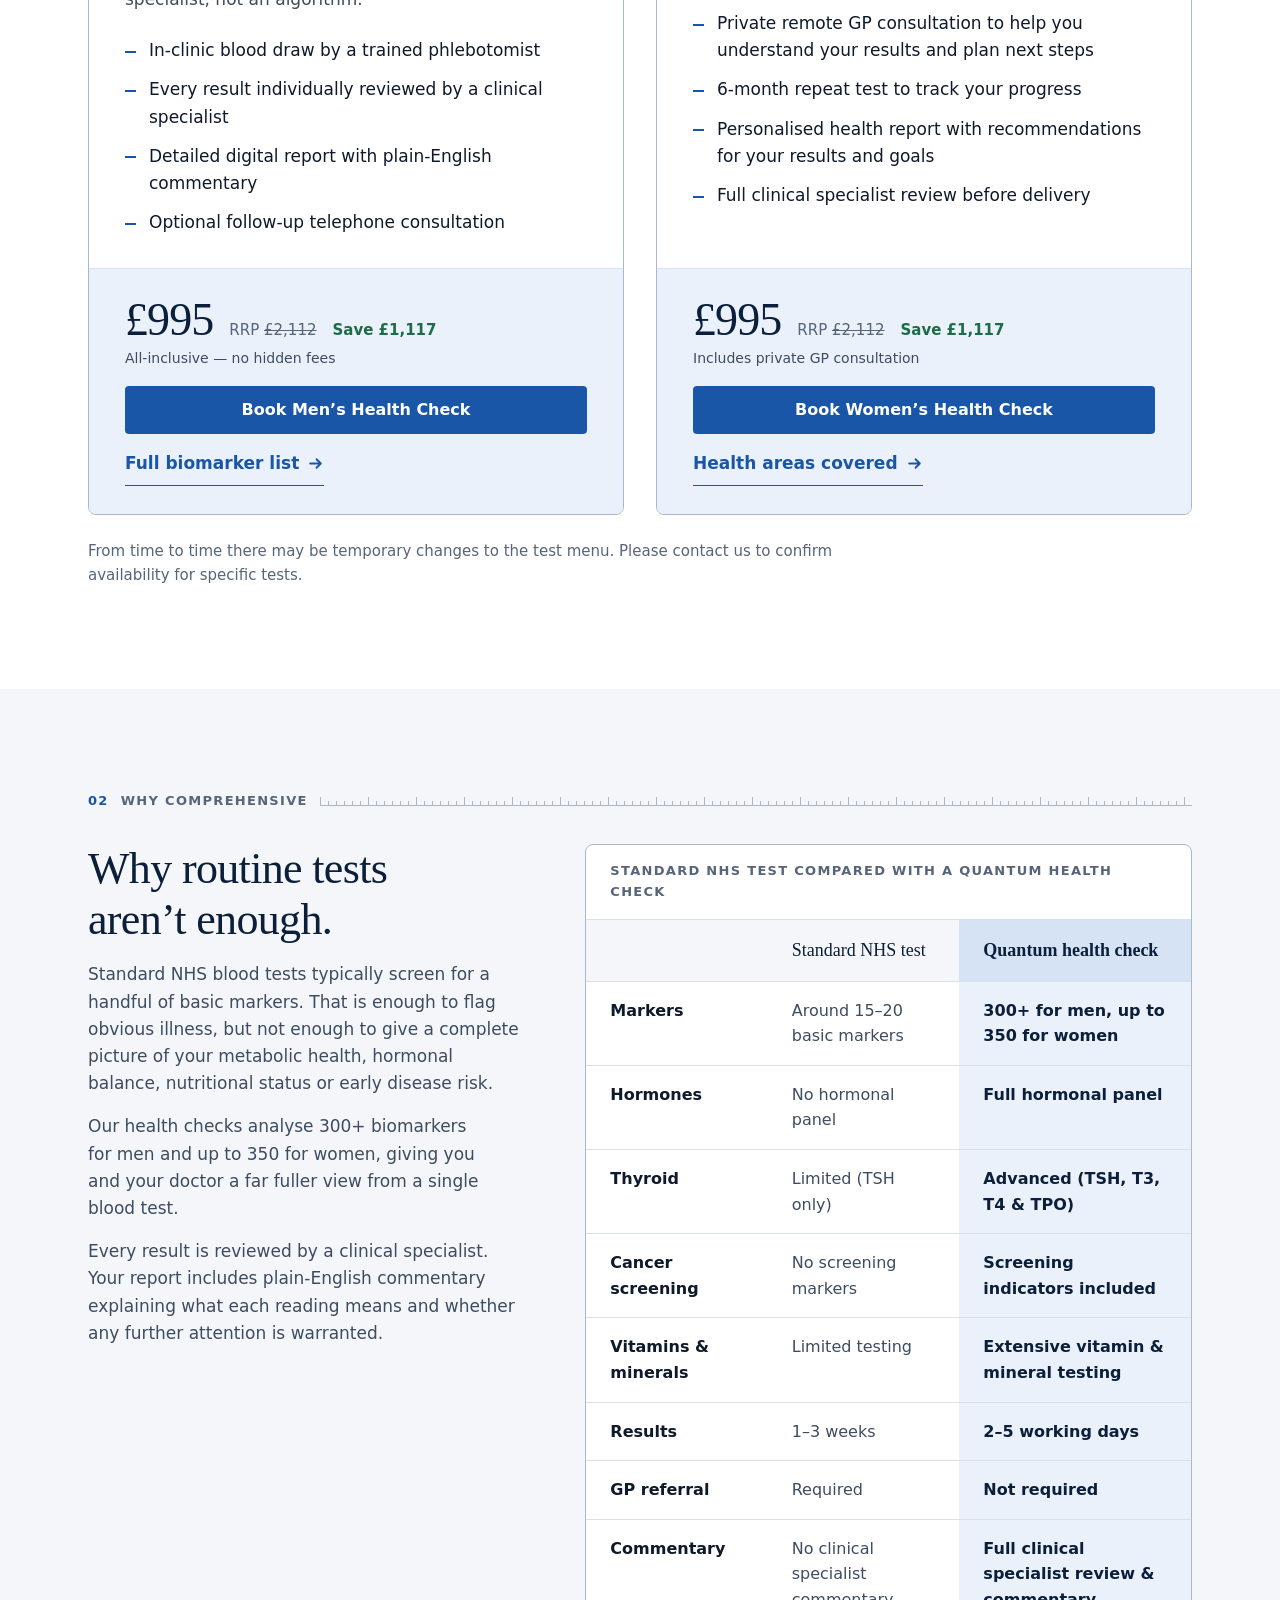
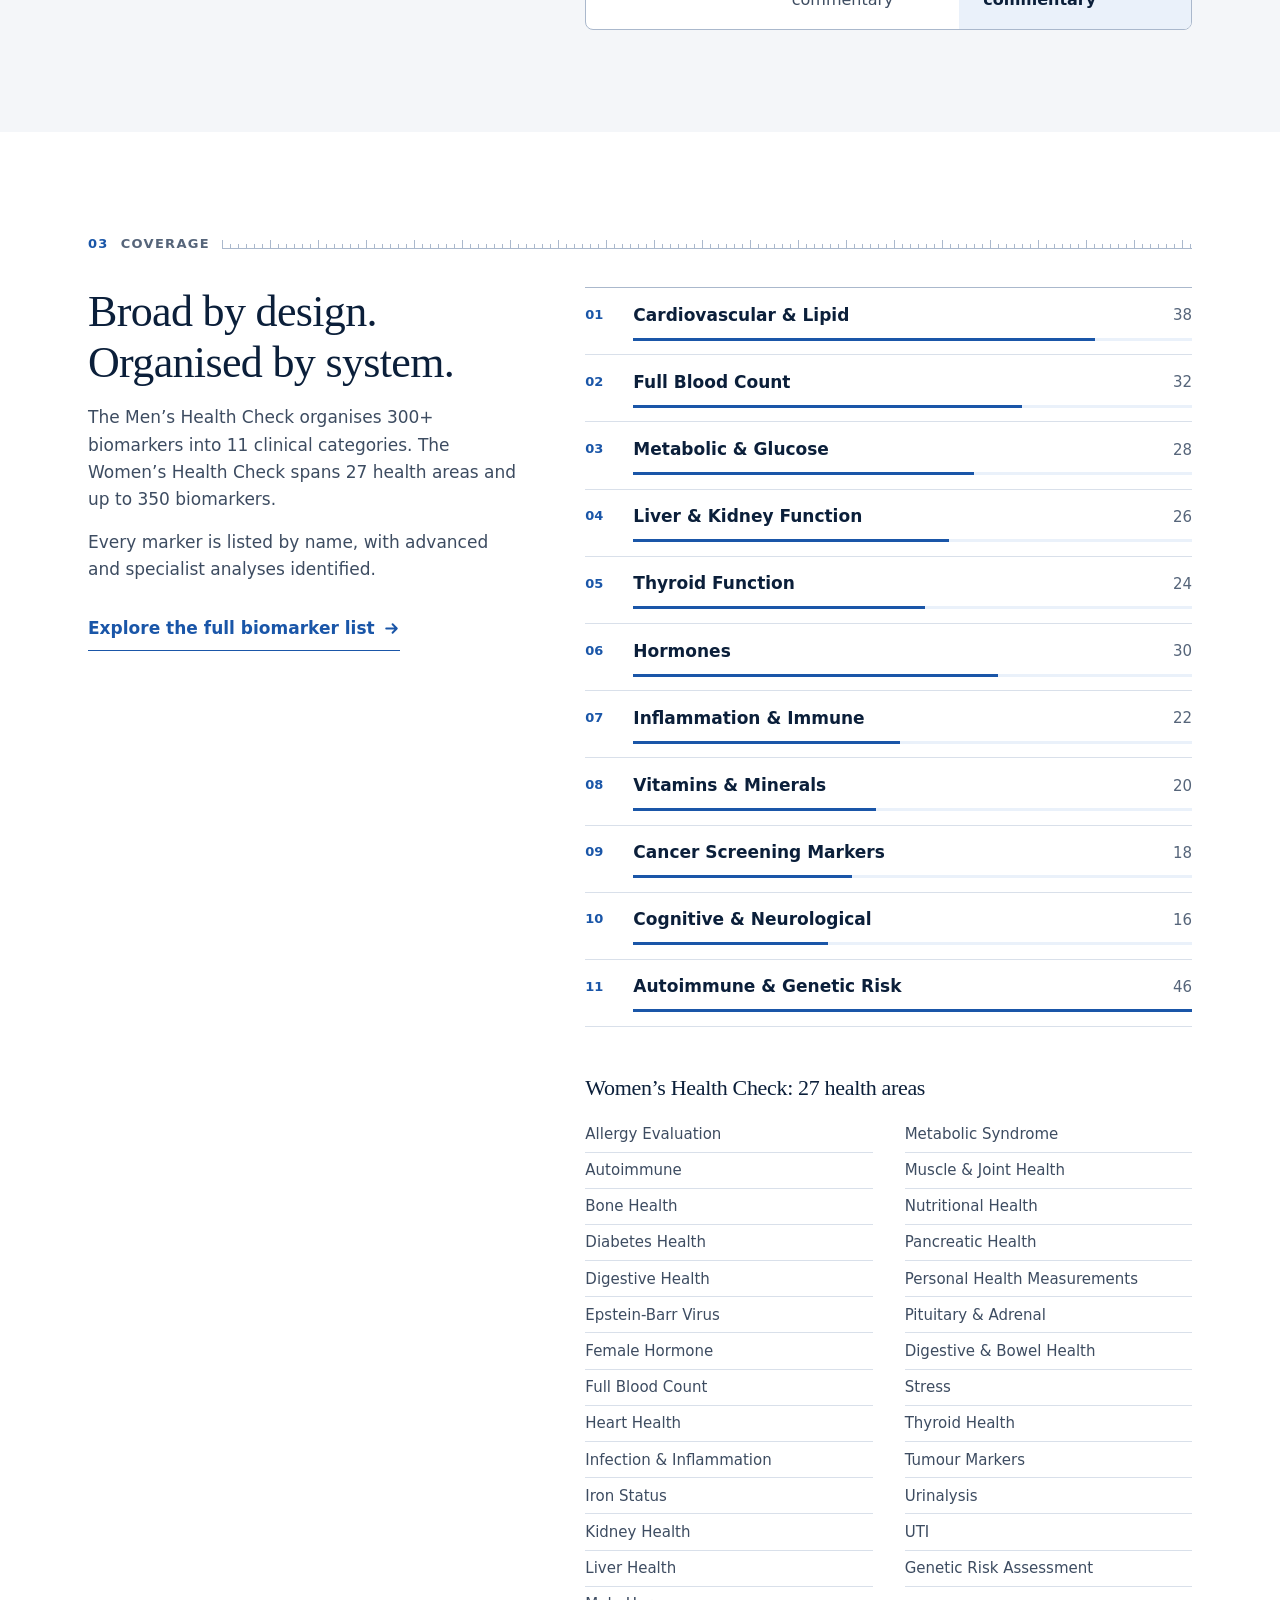
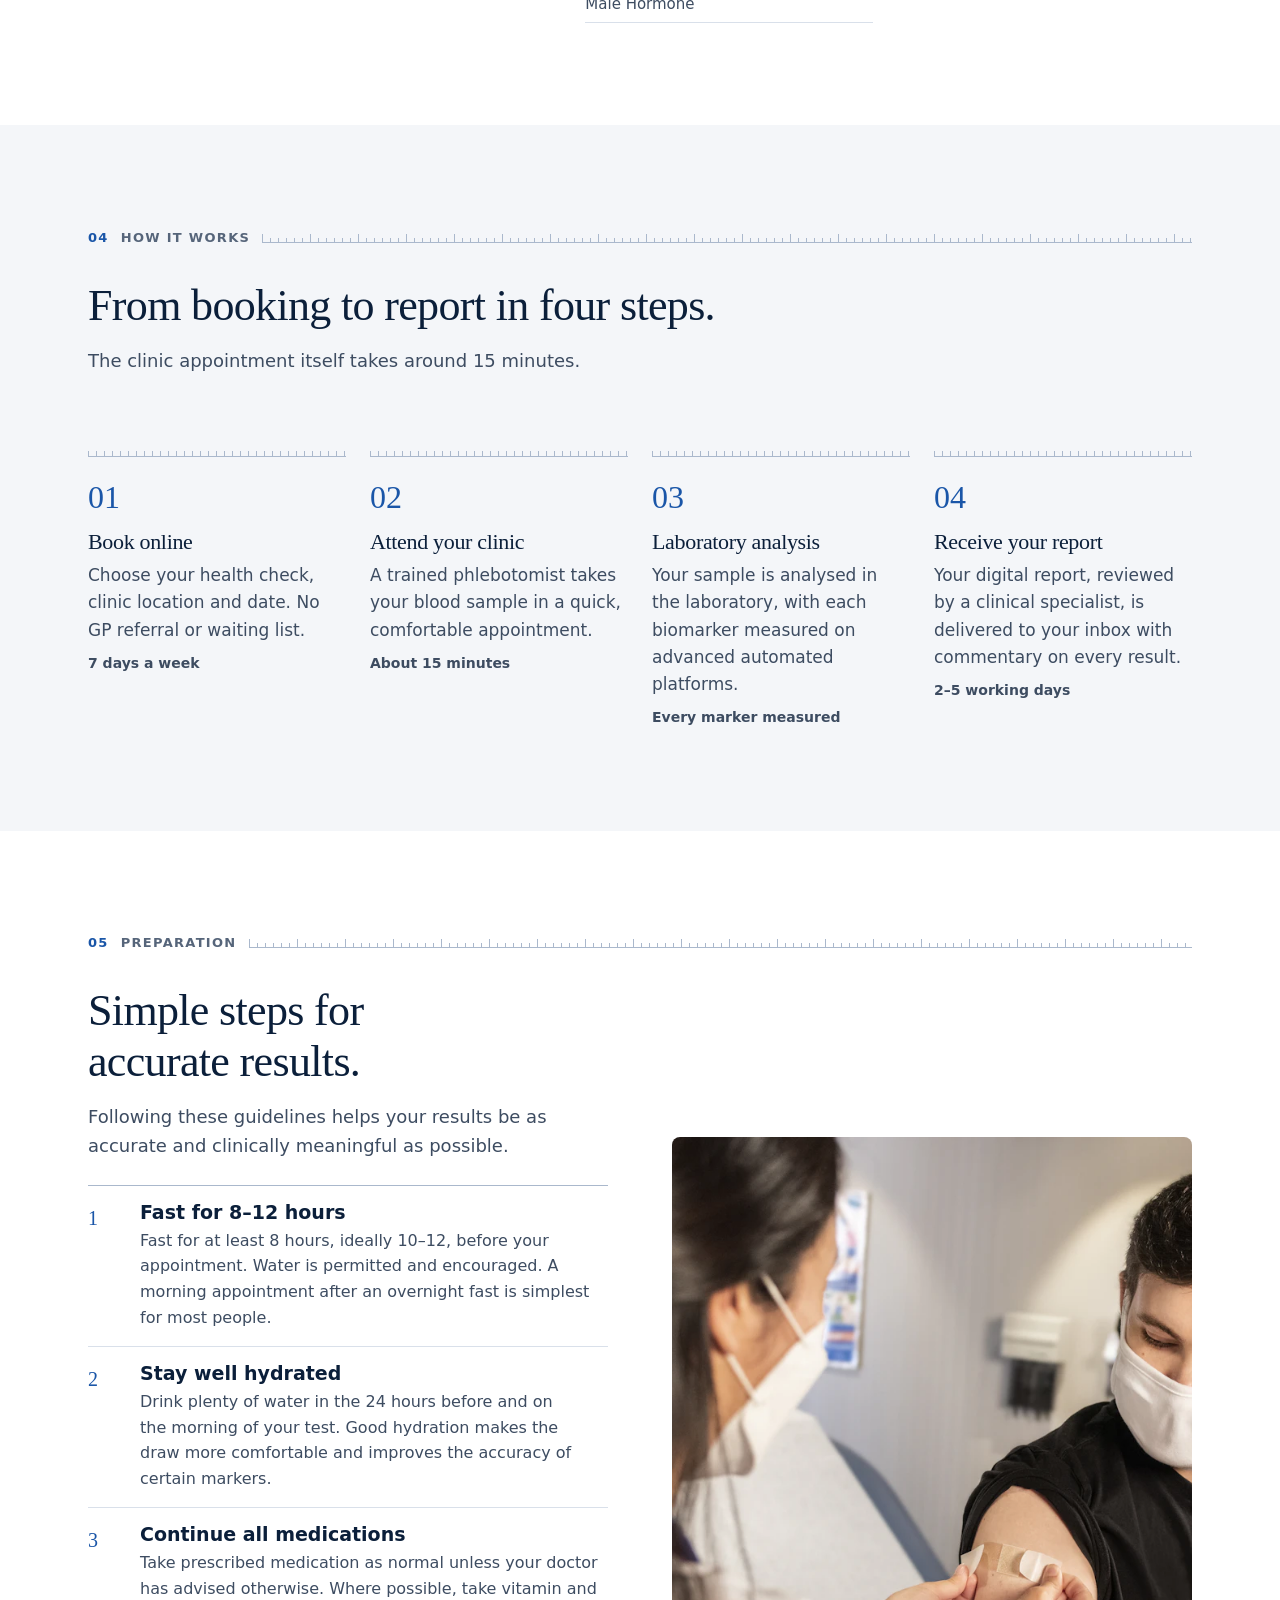
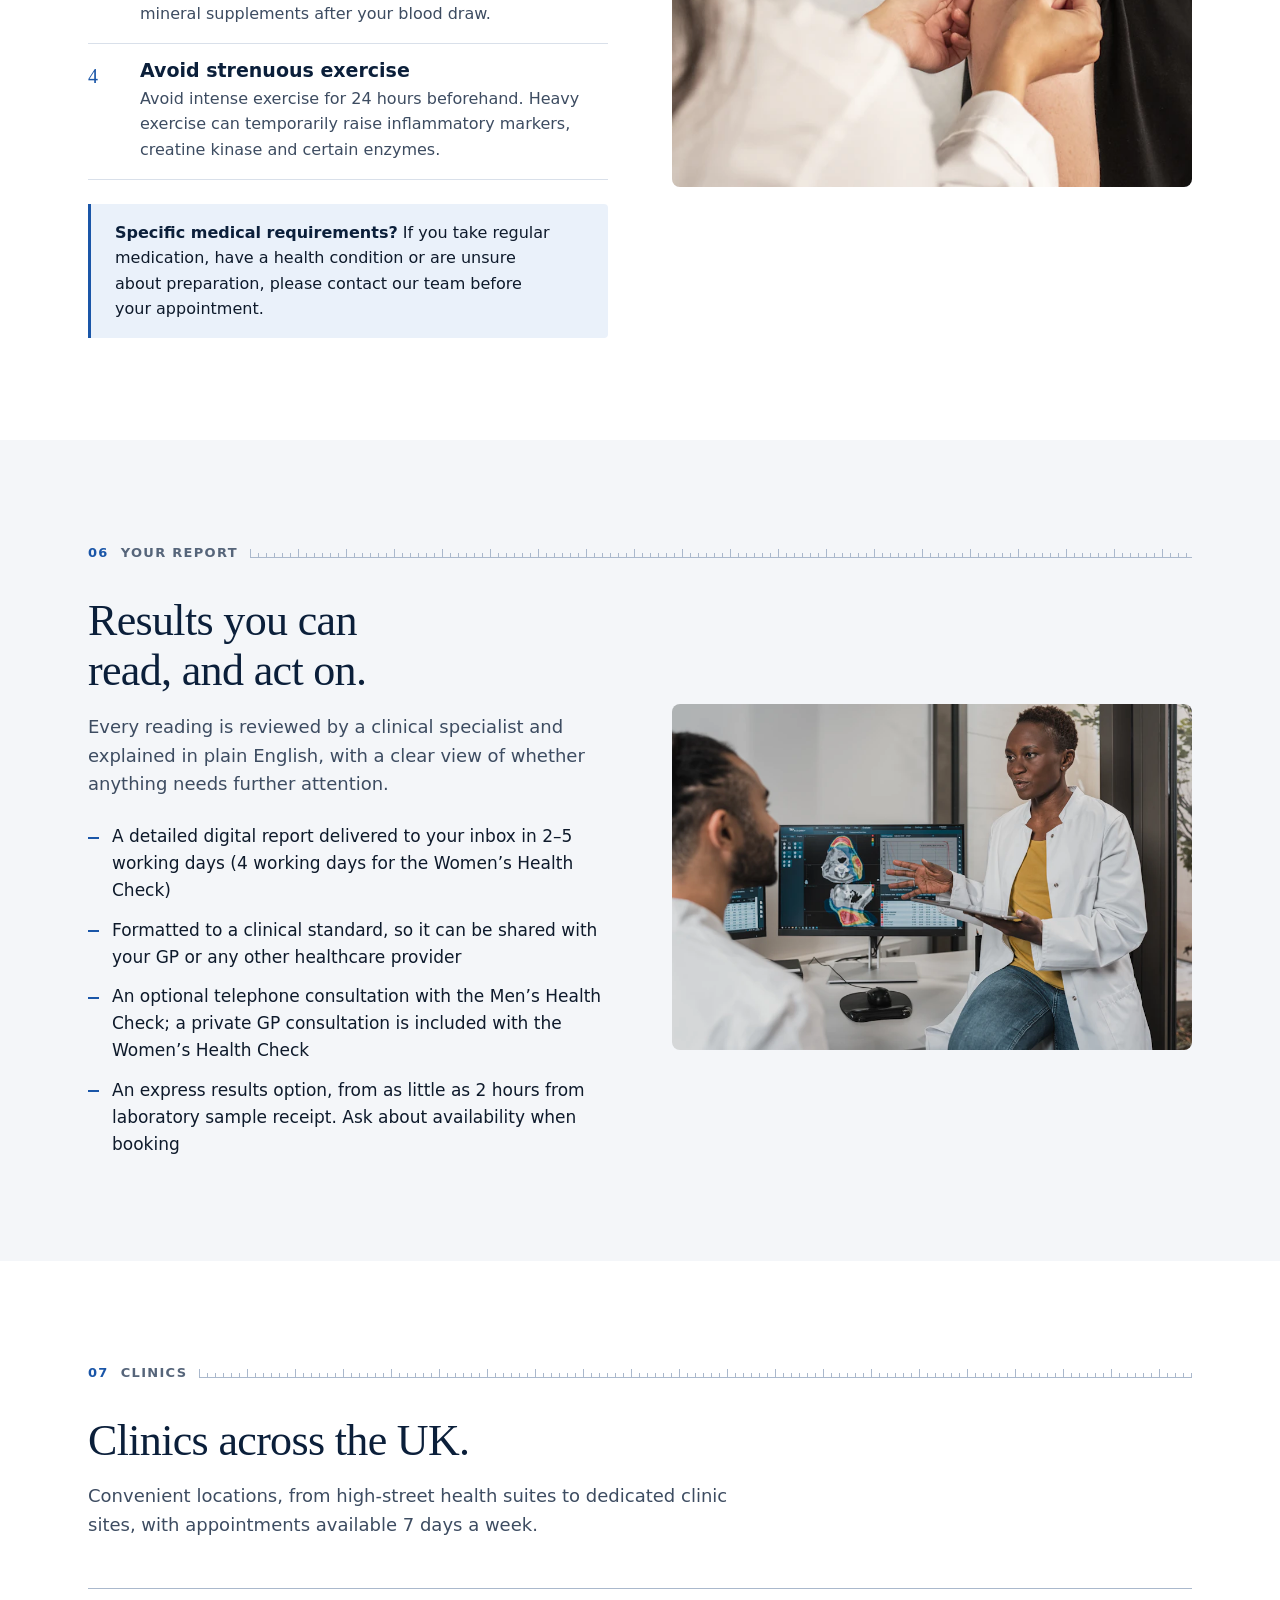
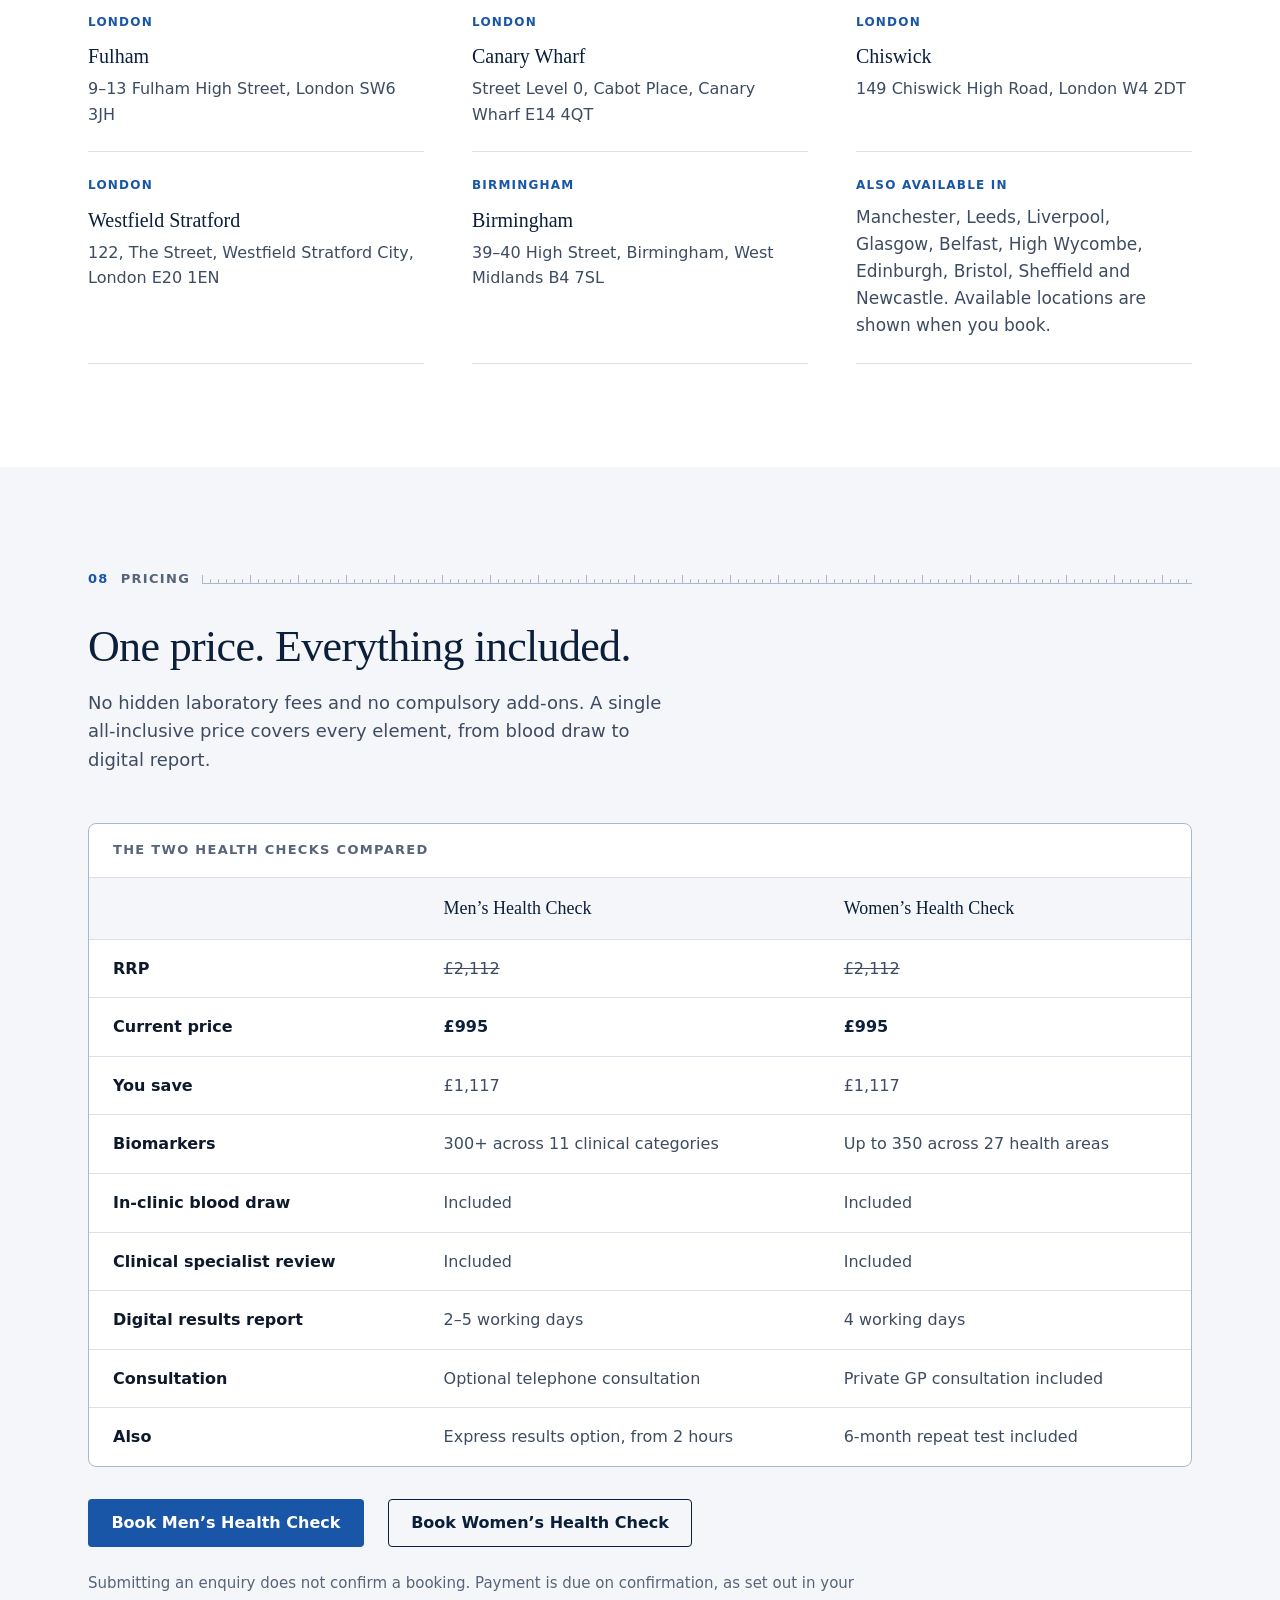
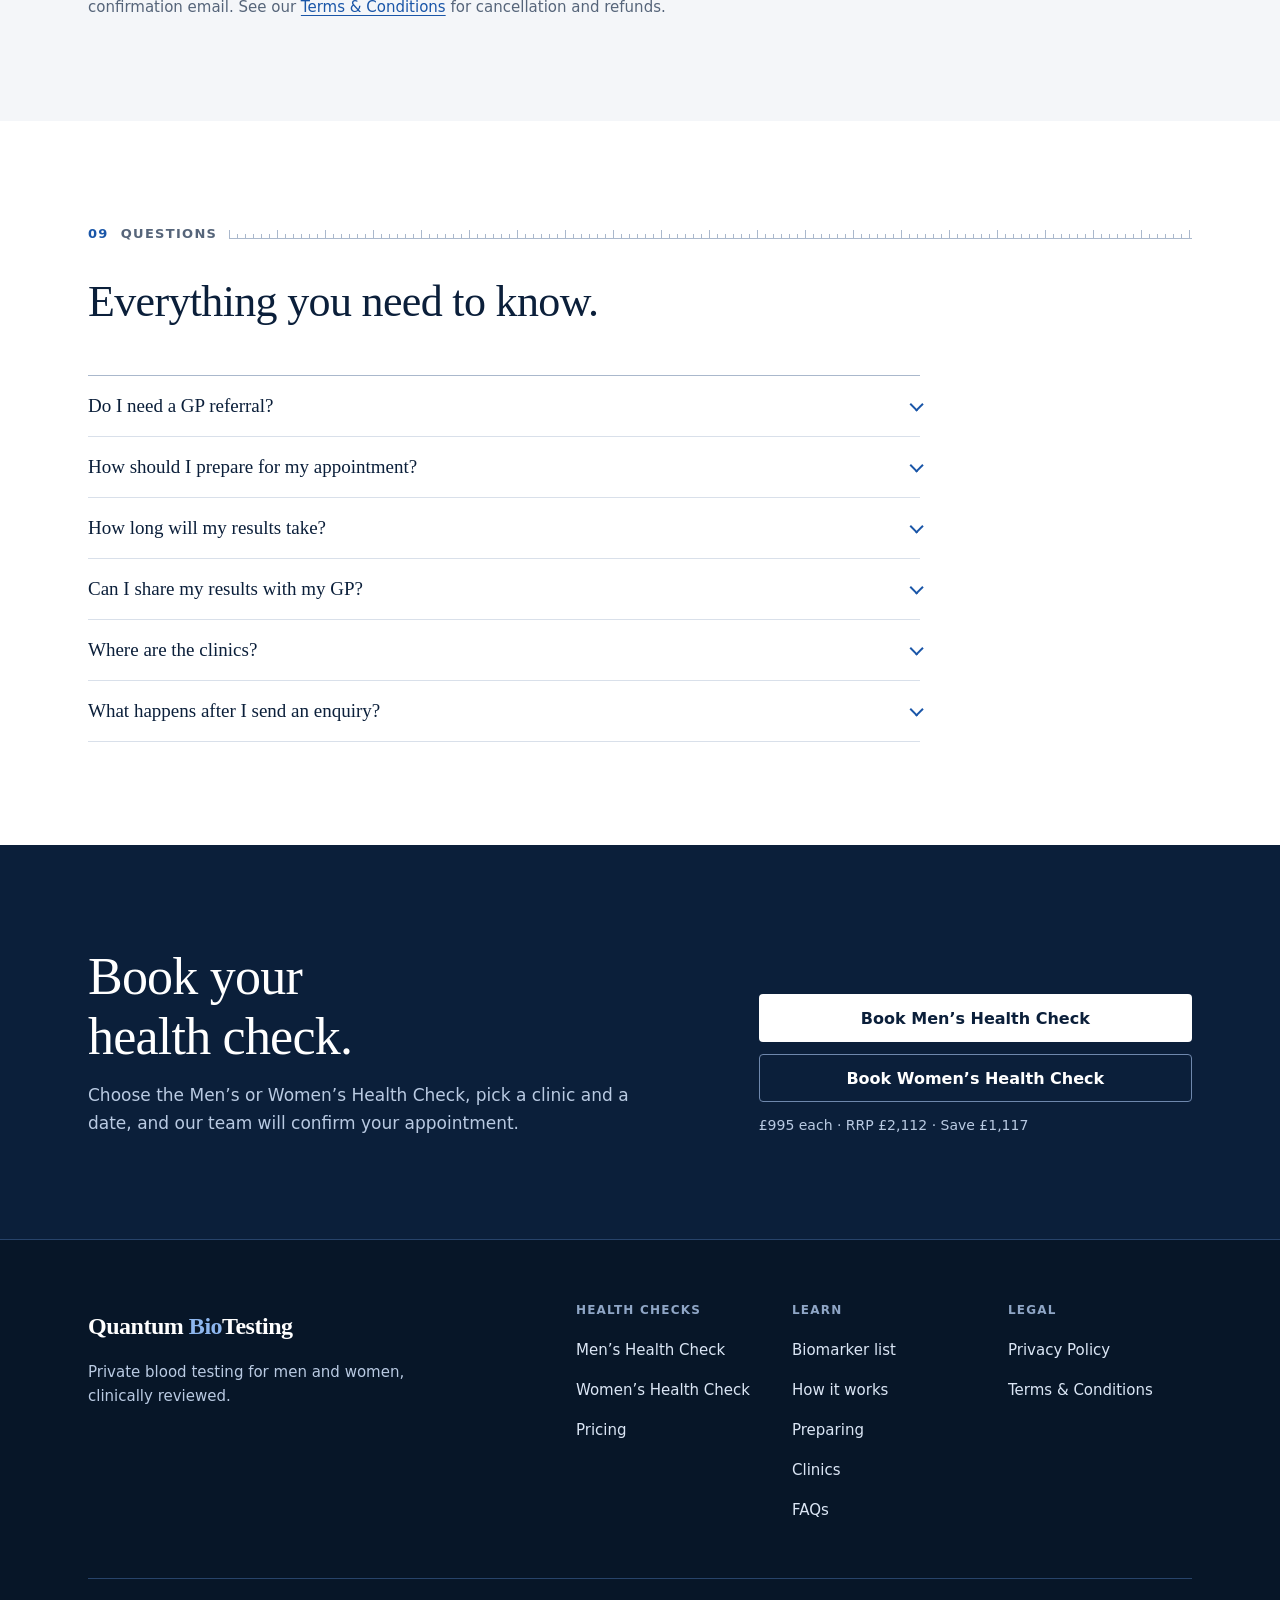
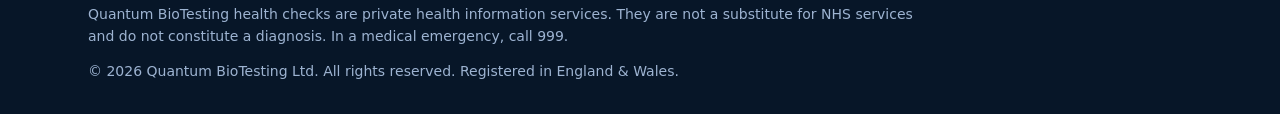
==== commit 969181e2: "Rebuild site from scratch: Precision Clinic design system Replace the entire frontend (HTML, CSS, JS" ====
--- a/index.html
+++ b/index.html
@@ -1,1419 +1,646 @@
 <!DOCTYPE html>
 <html lang="en-GB">
 <head>
-<meta charset="UTF-8">
-<meta name="viewport" content="width=device-width, initial-scale=1.0">
-<meta http-equiv="X-UA-Compatible" content="IE=edge">
-<title>Quantum BioTesting | Private Blood Tests for Men &amp; Women | UK</title>
-<meta name="description" content="Advanced private blood tests for men and women across the UK. Men's Health Check: 300+ biomarkers. Women's Health Check: up to 350 biomarkers. Clinically reviewed, 40+ clinic locations, no GP referral required.">
-<meta name="robots" content="index, follow, max-snippet:-1, max-image-preview:large, max-video-preview:-1">
+<meta charset="utf-8">
+<meta name="viewport" content="width=device-width, initial-scale=1">
+<title>Private Blood Tests for Men &amp; Women | Quantum BioTesting</title>
+<meta name="description" content="Private blood tests for men and women in the UK. Men’s Health Check (300+ biomarkers) and Women’s Health Check (up to 350), each £995. Clinically reviewed results. No GP referral required.">
+<meta name="robots" content="index, follow, max-snippet:-1, max-image-preview:large">
 <link rel="canonical" href="https://quantumbt.co.uk/">
-
-<!-- Open Graph -->
 <meta property="og:type" content="website">
 <meta property="og:site_name" content="Quantum BioTesting">
-<meta property="og:title" content="Quantum BioTesting — The Complete Private Blood Test">
-<meta property="og:description" content="300+ biomarkers. Clinically reviewed results. 40+ UK clinics. One price. Know your body, completely.">
+<meta property="og:title" content="Private Blood Tests for Men &amp; Women | Quantum BioTesting">
+<meta property="og:description" content="Private blood tests for men and women in the UK. Men’s Health Check (300+ biomarkers) and Women’s Health Check (up to 350), each £995. Clinically reviewed results. No GP referral required.">
 <meta property="og:url" content="https://quantumbt.co.uk/">
-<meta property="og:image" content="https://quantumbt.co.uk/assets/images/hero-lab.webp">
 <meta property="og:locale" content="en_GB">
-<!-- Twitter Card -->
-<meta name="twitter:card" content="summary_large_image">
-<meta name="twitter:title" content="Quantum BioTesting — The Complete Private Blood Test">
-<meta name="twitter:description" content="300+ biomarkers. Clinically reviewed results. 40+ UK clinics. One appointment. One price.">
-<meta name="twitter:image" content="https://quantumbt.co.uk/assets/images/hero-lab.webp">
-
-<!-- Preconnect -->
-<link rel="preconnect" href="https://fonts.googleapis.com">
-<link rel="preconnect" href="https://fonts.gstatic.com" crossorigin>
-
-<!-- Fonts -->
-<link href="https://fonts.googleapis.com/css2?family=DM+Serif+Display:ital@0;1&family=DM+Sans:ital,opsz,wght@0,9..40,300;0,9..40,400;0,9..40,500;0,9..40,600;1,9..40,300&display=swap" rel="stylesheet">
-
-<!-- Hero preload -->
-<!-- hero image loaded via img fetchpriority -->
-
-<!-- CSS -->
-<link rel="stylesheet" href="assets/css/style.css">
-
-<!-- Structured Data -->
+<meta name="twitter:card" content="summary">
+<meta name="theme-color" content="#0b1f3a">
+<link rel="icon" href="data:,">
+<link rel="preload" href="assets/fonts/literata-latin-wght-normal.woff2" as="font" type="font/woff2" crossorigin>
+<link rel="preload" href="assets/fonts/albert-sans-latin-wght-normal.woff2" as="font" type="font/woff2" crossorigin>
+<link rel="stylesheet" href="assets/css/site.css">
+<script>document.documentElement.classList.add('js')</script>
 <script type="application/ld+json">
 {
-  "@context":"https://schema.org",
-  "@graph":[
+  "@context": "https://schema.org",
+  "@graph": [
     {
-      "@type":"MedicalBusiness",
-      "@id":"https://quantumbt.co.uk/#org",
-      "name":"Quantum BioTesting",
-      "url":"https://quantumbt.co.uk/",
-      "description":"Premium private blood testing across the UK. 300+ biomarkers, clinically reviewed results, 40+ clinic locations.",
-      "logo":{"@type":"ImageObject","url":"https://quantumbt.co.uk/assets/images/logo.png"},
-      "address":{"@type":"PostalAddress","addressCountry":"GB"},
-      "areaServed":"GB",
-      "priceRange":"£995",
-      "telephone":"+441494000000",
-      "email":"hello@quantumbt.co.uk",
-      "sameAs":[]
+      "@type": "Organization",
+      "@id": "https://quantumbt.co.uk/#org",
+      "name": "Quantum BioTesting",
+      "url": "https://quantumbt.co.uk/",
+      "legalName": "Quantum BioTesting Ltd"
     },
     {
-      "@type":"WebSite",
-      "@id":"https://quantumbt.co.uk/#website",
-      "url":"https://quantumbt.co.uk/",
-      "name":"Quantum BioTesting",
-      "publisher":{"@id":"https://quantumbt.co.uk/#org"},
-      "potentialAction":{"@type":"SearchAction","target":{"@type":"EntryPoint","urlTemplate":"https://quantumbt.co.uk/?s={search_term_string}"},"query-input":"required name=search_term_string"}
+      "@type": "WebSite",
+      "@id": "https://quantumbt.co.uk/#website",
+      "url": "https://quantumbt.co.uk/",
+      "name": "Quantum BioTesting",
+      "inLanguage": "en-GB",
+      "publisher": {
+        "@id": "https://quantumbt.co.uk/#org"
+      }
     },
     {
-      "@type":"Service",
-      "name":"Quantum Premium BioTest",
-      "provider":{"@id":"https://quantumbt.co.uk/#org"},
-      "description":"The UK's most comprehensive private blood test. 300+ biomarkers across 11 clinical categories, in-clinic blood draw, accredited laboratory analysis, clinical specialist review, and detailed digital report.",
-      "offers":{"@type":"Offer","price":"995","priceCurrency":"GBP","availability":"https://schema.org/InStock"},
-      "areaServed":"GB",
-      "serviceType":"Private Blood Testing"
+      "@type": "WebPage",
+      "@id": "https://quantumbt.co.uk/#webpage",
+      "url": "https://quantumbt.co.uk/",
+      "name": "Private Blood Tests for Men & Women | Quantum BioTesting",
+      "isPartOf": {
+        "@id": "https://quantumbt.co.uk/#website"
+      },
+      "about": {
+        "@id": "https://quantumbt.co.uk/#org"
+      },
+      "inLanguage": "en-GB"
     },
     {
-      "@type":"FAQPage",
-      "mainEntity":[
-        {"@type":"Question","name":"What does the Quantum Health Check include?","acceptedAnswer":{"@type":"Answer","text":"The Quantum Health Check includes an in-clinic blood draw, 300+ biomarker analysis across 11 clinical categories including liver, kidney, thyroid, cardiac, hormones, vitamins, and more. All results are reviewed by a clinical specialist and delivered in a detailed digital report within 2–5 working days."}},
-        {"@type":"Question","name":"How much does the Quantum Premium BioTest cost?","acceptedAnswer":{"@type":"Answer","text":"The Quantum Premium BioTest is £995 — all-inclusive with no hidden costs. This covers the in-clinic blood draw, full laboratory analysis of 300+ biomarkers, clinical specialist review, and your detailed digital report."}},
-        {"@type":"Question","name":"Where are Quantum BioTesting clinics located?","acceptedAnswer":{"@type":"Answer","text":"Quantum BioTesting has 40+ clinic locations across the UK including London, Manchester, Birmingham, Leeds, Liverpool, Glasgow, Belfast, High Wycombe, and many more."}},
-        {"@type":"Question","name":"Do I need a GP referral for a Quantum Health Check?","acceptedAnswer":{"@type":"Answer","text":"No GP referral is required. You can book directly with Quantum BioTesting and receive your appointment at any of the 40+ UK clinic locations at a time that suits you."}},
-        {"@type":"Question","name":"How do I prepare for the blood test?","acceptedAnswer":{"@type":"Answer","text":"You should fast for 8–12 hours before your appointment (water is permitted), be well hydrated on the day, continue all prescribed medications as normal unless advised otherwise, and avoid strenuous exercise for 24 hours beforehand."}}
-      ]
+      "@type": "Service",
+      "@id": "https://quantumbt.co.uk/#mens-health-check",
+      "name": "Men’s Health Check",
+      "description": "Private blood test for men covering 300+ biomarkers across 11 clinical categories, with clinical specialist review and a digital report.",
+      "serviceType": "Private blood testing",
+      "provider": {
+        "@id": "https://quantumbt.co.uk/#org"
+      },
+      "areaServed": {
+        "@type": "Country",
+        "name": "United Kingdom"
+      },
+      "offers": {
+        "@type": "Offer",
+        "price": "995.00",
+        "priceCurrency": "GBP",
+        "url": "https://quantumbt.co.uk/#health-checks"
+      }
+    },
+    {
+      "@type": "Service",
+      "@id": "https://quantumbt.co.uk/#womens-health-check",
+      "name": "Women’s Health Check",
+      "description": "Private blood test for women covering up to 350 biomarkers across 27 health areas, with a private GP consultation and a 6-month repeat test included.",
+      "serviceType": "Private blood testing",
+      "provider": {
+        "@id": "https://quantumbt.co.uk/#org"
+      },
+      "areaServed": {
+        "@type": "Country",
+        "name": "United Kingdom"
+      },
+      "offers": {
+        "@type": "Offer",
+        "price": "995.00",
+        "priceCurrency": "GBP",
+        "url": "https://quantumbt.co.uk/#health-checks"
+      }
     }
   ]
 }
 </script>
-</head>
-<body>
-
-<!-- ━━━━━━━━━━━━━━━━━━━━━━ PROGRESS BAR ━━━━━━━━━━━━━━━━━━━ -->
-<div id="scroll-progress" aria-hidden="true"></div>
-
-<!-- ━━━━━━━━━━━━━━━━━━━━━━ NAVIGATION ━━━━━━━━━━━━━━━━━━━━━━ -->
-<!-- ━━━━━━━━━━━━━━━━━━━━━ PROMO BANNER ━━━━━━━━━━━━━━━━━━━━━ -->
-<div class="promo-bar" id="promo-bar" role="banner" aria-label="Promotional offer">
-  <div class="promo-bar-inner">
-    <div class="promo-bar-content">
-      <span class="promo-bar-tag">Limited Time</span>
-      <span class="promo-bar-msg">Summer offer &mdash; all tests now <strong>&pound;995</strong> <span class="promo-bar-was">was &pound;2,000</span> &mdash; Save &pound;1,005</span>
-      <a href="#pricing" class="promo-bar-link">View pricing</a>
-    </div>
-    <button class="promo-bar-close" id="promo-bar-close" aria-label="Dismiss promotional banner" type="button">
-      <svg viewBox="0 0 12 12" fill="none" stroke="currentColor" stroke-width="1.8" stroke-linecap="round" aria-hidden="true"><path d="M2 2l8 8M10 2L2 10"/></svg>
-    </button>
+</head><body>
+<a class="skip-link" href="#main">Skip to content</a>
+<header class="site-header">
+  <div class="wrap site-header__row">
+    <!-- Wordmark placeholder: swap for the official logo asset once supplied -->
+    <a class="brand" href="#top" aria-label="Quantum BioTesting — home">Quantum&nbsp;<span>Bio</span>Testing</a>
+    <nav class="nav" aria-label="Main" data-spy>
+      <ul>
+        <li><a href="#health-checks">Health checks</a></li>
+        <li><a href="#process">How it works</a></li>
+        <li><a href="testing.html">Biomarkers</a></li>
+        <li><a href="#clinics">Clinics</a></li>
+        <li><a href="#faq">FAQs</a></li>
+      </ul>
+    </nav>
+    <div class="site-header__actions">
+      <button class="btn btn--sm" type="button" data-book><span>Book<span class="hide-sm"> a test</span></span></button>
+      <button class="menu-btn" id="menu-btn" type="button" aria-expanded="false" aria-controls="menu-panel" aria-label="Open menu"><span class="menu-btn__label">Menu</span><span class="menu-btn__bars" aria-hidden="true"></span></button>
+    </div>
+  </div>
+</header>
+<div class="menu-panel" id="menu-panel">
+  <nav aria-label="Main">
+    <a href="#health-checks">Health checks<svg width="20" height="20" viewBox="0 0 16 16" fill="none" stroke="currentColor" stroke-width="1.8" stroke-linecap="round" stroke-linejoin="round" aria-hidden="true"><path d="M3 8h10M9 4l4 4-4 4"/></svg></a>
+    <a href="#process">How it works<svg width="20" height="20" viewBox="0 0 16 16" fill="none" stroke="currentColor" stroke-width="1.8" stroke-linecap="round" stroke-linejoin="round" aria-hidden="true"><path d="M3 8h10M9 4l4 4-4 4"/></svg></a>
+    <a href="testing.html">Biomarkers<svg width="20" height="20" viewBox="0 0 16 16" fill="none" stroke="currentColor" stroke-width="1.8" stroke-linecap="round" stroke-linejoin="round" aria-hidden="true"><path d="M3 8h10M9 4l4 4-4 4"/></svg></a>
+    <a href="#clinics">Clinics<svg width="20" height="20" viewBox="0 0 16 16" fill="none" stroke="currentColor" stroke-width="1.8" stroke-linecap="round" stroke-linejoin="round" aria-hidden="true"><path d="M3 8h10M9 4l4 4-4 4"/></svg></a>
+    <a href="#faq">FAQs<svg width="20" height="20" viewBox="0 0 16 16" fill="none" stroke="currentColor" stroke-width="1.8" stroke-linecap="round" stroke-linejoin="round" aria-hidden="true"><path d="M3 8h10M9 4l4 4-4 4"/></svg></a>
+  </nav>
+  <button class="btn btn--block" type="button" data-book>Book a test</button>
+</div>
+
+<main id="main">
+  <section class="hero" id="top" aria-labelledby="hero-title">
+    <div class="wrap hero__grid">
+      <div>
+        <h1 id="hero-title">Know your health, completely.</h1>
+        <p class="hero__lead">Private blood tests for men and women. Up to 350 biomarkers, individually reviewed by a clinical specialist, from a single clinic appointment. No GP referral required.</p>
+        <div class="hero__actions">
+          <a class="btn" href="#health-checks">Choose your health check</a>
+          <a class="link" href="testing.html">View the biomarker list <svg viewBox="0 0 16 16" fill="none" stroke="currentColor" stroke-width="1.8" stroke-linecap="round" stroke-linejoin="round" aria-hidden="true"><path d="M3 8h10M9 4l4 4-4 4"/></svg></a>
+        </div>
+        <p class="hero__price">Men’s and Women’s Health Checks: <strong>£995</strong> each &middot; RRP <s>£2,112</s></p>
+      </div>
+      <aside class="measure" aria-labelledby="measure-title">
+        <h2 class="measure__title" id="measure-title">Biomarkers per test</h2>
+        <div class="measure__row">
+          <p class="measure__label"><span>Men’s Health Check</span><b>300+</b></p>
+          <div class="measure__track" role="img" aria-label="Men’s Health Check: 300 plus biomarkers on a scale to 350"><div class="measure__bar measure__bar--open" style="--w:85.7%"></div></div>
+        </div>
+        <div class="measure__row">
+          <p class="measure__label"><span>Women’s Health Check</span><b>Up to 350</b></p>
+          <div class="measure__track" role="img" aria-label="Women’s Health Check: up to 350 biomarkers on a scale to 350"><div class="measure__bar" style="--w:100%"></div></div>
+        </div>
+        <div class="measure__axis" aria-hidden="true"><span style="left:0%">0</span><span style="left:14.285714285714285%">50</span><span style="left:28.57142857142857%">100</span><span style="left:42.857142857142854%">150</span><span style="left:57.14285714285714%">200</span><span style="left:71.42857142857143%">250</span><span style="left:85.71428571428571%">300</span><span style="left:100%">350</span></div>
+        <p class="measure__note">Men’s: 11 clinical categories. Women’s: 27 health areas.</p>
+      </aside>
+    </div>
+  </section>
+
+  <div class="strip">
+    <div class="wrap">
+      <ul aria-label="At a glance">
+        <li><svg viewBox="0 0 16 16" fill="none" stroke="currentColor" stroke-width="1.8" stroke-linecap="round" stroke-linejoin="round" aria-hidden="true"><circle cx="8" cy="8" r="6.25"/><path d="M5.2 8.2l2 2 3.6-4"/></svg>Reviewed by a clinical specialist</li>
+        <li><svg viewBox="0 0 16 16" fill="none" stroke="currentColor" stroke-width="1.8" stroke-linecap="round" stroke-linejoin="round" aria-hidden="true"><circle cx="8" cy="8" r="6.25"/><path d="M5.2 8.2l2 2 3.6-4"/></svg>Results in 2–5 working days</li>
+        <li><svg viewBox="0 0 16 16" fill="none" stroke="currentColor" stroke-width="1.8" stroke-linecap="round" stroke-linejoin="round" aria-hidden="true"><circle cx="8" cy="8" r="6.25"/><path d="M5.2 8.2l2 2 3.6-4"/></svg>No GP referral required</li>
+        <li><svg viewBox="0 0 16 16" fill="none" stroke="currentColor" stroke-width="1.8" stroke-linecap="round" stroke-linejoin="round" aria-hidden="true"><circle cx="8" cy="8" r="6.25"/><path d="M5.2 8.2l2 2 3.6-4"/></svg>Appointments 7 days a week</li>
+      </ul>
+    </div>
+  </div>
+
+  <section class="section" id="health-checks" aria-labelledby="hc-title">
+    <div class="wrap">
+      <div class="mark"><b>01</b> Health checks</div>
+      <div class="sec-head" data-reveal>
+        <h2 id="hc-title">Two health checks, each built around the body it tests.</h2>
+        <p>Choose the test designed for you. Each is a single appointment, reviewed by a clinical specialist and delivered as a detailed digital report.</p>
+      </div>
+      <div class="tests">
+        <article class="test" aria-labelledby="t-mens" data-reveal>
+          <div class="test__head">
+            <p class="test__tag">Men’s</p>
+            <h3 id="t-mens">Men’s Health Check</h3>
+            <p class="test__pos">Comprehensive men’s health panel, built for fast clinical insight.</p>
+          </div>
+          <dl class="test__spec">
+            <div><dt>Biomarkers</dt><dd>300+</dd></div>
+            <div><dt>Categories</dt><dd>11</dd></div>
+            <div><dt>Results</dt><dd>2–5<small>working days</small></dd></div>
+          </dl>
+          <div class="test__body">
+            <p>A full-body health audit covering every major system, from cardiac and hormonal health to organ function, nutrition, immune markers and cancer screening indicators. Every result is reviewed by a clinical specialist, not an algorithm.</p>
+            <ul class="test__list">
+              <li>In-clinic blood draw by a trained phlebotomist</li>
+              <li>Every result individually reviewed by a clinical specialist</li>
+              <li>Detailed digital report with plain-English commentary</li>
+              <li>Optional follow-up telephone consultation</li>
+            </ul>
+          </div>
+          <div class="test__foot">
+            <p class="price"><span class="price__now">£995</span><span class="price__rrp">RRP <s>£2,112</s></span><span class="price__save">Save £1,117</span><span class="price__inc">All-inclusive — no hidden fees</span></p>
+            <div class="test__actions">
+              <button class="btn" type="button" data-book="mens">Book Men’s Health Check</button>
+              <a class="link" href="testing.html#mens">Full biomarker list <svg viewBox="0 0 16 16" fill="none" stroke="currentColor" stroke-width="1.8" stroke-linecap="round" stroke-linejoin="round" aria-hidden="true"><path d="M3 8h10M9 4l4 4-4 4"/></svg></a>
+            </div>
+          </div>
+        </article>
+
+        <article class="test" aria-labelledby="t-womens" data-reveal>
+          <div class="test__head">
+            <p class="test__tag">Women’s</p>
+            <h3 id="t-womens">Women’s Health Check</h3>
+            <p class="test__pos">One of our most advanced health checks, designed specifically for women.</p>
+          </div>
+          <dl class="test__spec">
+            <div><dt>Biomarkers</dt><dd>Up to 350</dd></div>
+            <div><dt>Health areas</dt><dd>27</dd></div>
+            <div><dt>Results</dt><dd>4<small>working days</small></dd></div>
+          </dl>
+          <div class="test__body">
+            <p>From hormone balance and heart health to stress, nutrition, tumour markers and more, with a private GP consultation and a 6-month repeat test included as standard.</p>
+            <ul class="test__list">
+              <li>Private remote GP consultation to help you understand your results and plan next steps</li>
+              <li>6-month repeat test to track your progress</li>
+              <li>Personalised health report with recommendations for your results and goals</li>
+              <li>Full clinical specialist review before delivery</li>
+            </ul>
+          </div>
+          <div class="test__foot">
+            <p class="price"><span class="price__now">£995</span><span class="price__rrp">RRP <s>£2,112</s></span><span class="price__save">Save £1,117</span><span class="price__inc">Includes private GP consultation</span></p>
+            <div class="test__actions">
+              <button class="btn" type="button" data-book="womens">Book Women’s Health Check</button>
+              <a class="link" href="testing.html#womens">Health areas covered <svg viewBox="0 0 16 16" fill="none" stroke="currentColor" stroke-width="1.8" stroke-linecap="round" stroke-linejoin="round" aria-hidden="true"><path d="M3 8h10M9 4l4 4-4 4"/></svg></a>
+            </div>
+          </div>
+        </article>
+      </div>
+      <p class="note">From time to time there may be temporary changes to the test menu. Please contact us to confirm availability for specific tests.</p>
+    </div>
+  </section>
+
+  <section class="section section--muted" id="why" aria-labelledby="why-title">
+    <div class="wrap">
+      <div class="mark"><b>02</b> Why comprehensive</div>
+      <div class="split">
+        <div class="prose" data-reveal>
+          <h2 id="why-title">Why routine tests aren’t enough.</h2>
+          <p>Standard NHS blood tests typically screen for a handful of basic markers. That is enough to flag obvious illness, but not enough to give a complete picture of your metabolic health, hormonal balance, nutritional status or early disease risk.</p>
+          <p>Our health checks analyse 300+ biomarkers for men and up to 350 for women, giving you and your doctor a far fuller view from a single blood test.</p>
+          <p>Every result is reviewed by a clinical specialist. Your report includes plain-English commentary explaining what each reading means and whether any further attention is warranted.</p>
+        </div>
+        <div class="table-wrap" data-reveal>
+          <table class="compare">
+            <caption>Standard NHS test compared with a Quantum health check</caption>
+            <thead><tr><th scope="col"><span class="sr-only">Measure</span></th><th scope="col">Standard NHS test</th><th scope="col" class="is-q">Quantum health check</th></tr></thead>
+            <tbody>
+              <tr><th scope="row">Markers</th><td data-label="Standard NHS test">Around 15–20 basic markers</td><td data-label="Quantum health check" class="is-q">300+ for men, up to 350 for women</td></tr>
+              <tr><th scope="row">Hormones</th><td data-label="Standard NHS test">No hormonal panel</td><td data-label="Quantum health check" class="is-q">Full hormonal panel</td></tr>
+              <tr><th scope="row">Thyroid</th><td data-label="Standard NHS test">Limited (TSH only)</td><td data-label="Quantum health check" class="is-q">Advanced (TSH, T3, T4 &amp; TPO)</td></tr>
+              <tr><th scope="row">Cancer screening</th><td data-label="Standard NHS test">No screening markers</td><td data-label="Quantum health check" class="is-q">Screening indicators included</td></tr>
+              <tr><th scope="row">Vitamins &amp; minerals</th><td data-label="Standard NHS test">Limited testing</td><td data-label="Quantum health check" class="is-q">Extensive vitamin &amp; mineral testing</td></tr>
+              <tr><th scope="row">Results</th><td data-label="Standard NHS test">1–3 weeks</td><td data-label="Quantum health check" class="is-q">2–5 working days</td></tr>
+              <tr><th scope="row">GP referral</th><td data-label="Standard NHS test">Required</td><td data-label="Quantum health check" class="is-q">Not required</td></tr>
+              <tr><th scope="row">Commentary</th><td data-label="Standard NHS test">No clinical specialist commentary</td><td data-label="Quantum health check" class="is-q">Full clinical specialist review &amp; commentary</td></tr>
+            </tbody>
+          </table>
+        </div>
+      </div>
+    </div>
+  </section>
+
+  <section class="section" id="coverage" aria-labelledby="cov-title">
+    <div class="wrap">
+      <div class="mark"><b>03</b> Coverage</div>
+      <div class="split">
+        <div class="prose prose--sticky" data-reveal>
+          <h2 id="cov-title">Broad by design. Organised by system.</h2>
+          <p>The Men’s Health Check organises 300+ biomarkers into 11 clinical categories. The Women’s Health Check spans 27 health areas and up to 350 biomarkers.</p>
+          <p>Every marker is listed by name, with advanced and specialist analyses identified.</p>
+          <a class="link" href="testing.html">Explore the full biomarker list <svg viewBox="0 0 16 16" fill="none" stroke="currentColor" stroke-width="1.8" stroke-linecap="round" stroke-linejoin="round" aria-hidden="true"><path d="M3 8h10M9 4l4 4-4 4"/></svg></a>
+        </div>
+        <div data-reveal>
+          <h3 class="sr-only">Men’s Health Check categories and biomarker counts</h3>
+          <ol class="index">
+        <li><span class="index__n">01</span><span class="index__t">Cardiovascular &amp; Lipid</span><span class="index__c">38</span><span class="index__bar" aria-hidden="true"><i style="--w:82.6%"></i></span></li>
+        <li><span class="index__n">02</span><span class="index__t">Full Blood Count</span><span class="index__c">32</span><span class="index__bar" aria-hidden="true"><i style="--w:69.6%"></i></span></li>
+        <li><span class="index__n">03</span><span class="index__t">Metabolic &amp; Glucose</span><span class="index__c">28</span><span class="index__bar" aria-hidden="true"><i style="--w:60.9%"></i></span></li>
+        <li><span class="index__n">04</span><span class="index__t">Liver &amp; Kidney Function</span><span class="index__c">26</span><span class="index__bar" aria-hidden="true"><i style="--w:56.5%"></i></span></li>
+        <li><span class="index__n">05</span><span class="index__t">Thyroid Function</span><span class="index__c">24</span><span class="index__bar" aria-hidden="true"><i style="--w:52.2%"></i></span></li>
+        <li><span class="index__n">06</span><span class="index__t">Hormones</span><span class="index__c">30</span><span class="index__bar" aria-hidden="true"><i style="--w:65.2%"></i></span></li>
+        <li><span class="index__n">07</span><span class="index__t">Inflammation &amp; Immune</span><span class="index__c">22</span><span class="index__bar" aria-hidden="true"><i style="--w:47.8%"></i></span></li>
+        <li><span class="index__n">08</span><span class="index__t">Vitamins &amp; Minerals</span><span class="index__c">20</span><span class="index__bar" aria-hidden="true"><i style="--w:43.5%"></i></span></li>
+        <li><span class="index__n">09</span><span class="index__t">Cancer Screening Markers</span><span class="index__c">18</span><span class="index__bar" aria-hidden="true"><i style="--w:39.1%"></i></span></li>
+        <li><span class="index__n">10</span><span class="index__t">Cognitive &amp; Neurological</span><span class="index__c">16</span><span class="index__bar" aria-hidden="true"><i style="--w:34.8%"></i></span></li>
+        <li><span class="index__n">11</span><span class="index__t">Autoimmune &amp; Genetic Risk</span><span class="index__c">46</span><span class="index__bar" aria-hidden="true"><i style="--w:100.0%"></i></span></li>
+          </ol>
+          <div class="areas">
+            <h3>Women’s Health Check: 27 health areas</h3>
+            <ul>
+              <li>Allergy Evaluation</li>
+              <li>Autoimmune</li>
+              <li>Bone Health</li>
+              <li>Diabetes Health</li>
+              <li>Digestive Health</li>
+              <li>Epstein-Barr Virus</li>
+              <li>Female Hormone</li>
+              <li>Full Blood Count</li>
+              <li>Heart Health</li>
+              <li>Infection &amp; Inflammation</li>
+              <li>Iron Status</li>
+              <li>Kidney Health</li>
+              <li>Liver Health</li>
+              <li>Male Hormone</li>
+              <li>Metabolic Syndrome</li>
+              <li>Muscle &amp; Joint Health</li>
+              <li>Nutritional Health</li>
+              <li>Pancreatic Health</li>
+              <li>Personal Health Measurements</li>
+              <li>Pituitary &amp; Adrenal</li>
+              <li>Digestive &amp; Bowel Health</li>
+              <li>Stress</li>
+              <li>Thyroid Health</li>
+              <li>Tumour Markers</li>
+              <li>Urinalysis</li>
+              <li>UTI</li>
+              <li>Genetic Risk Assessment</li>
+            </ul>
+          </div>
+        </div>
+      </div>
+    </div>
+  </section>
+
+  <section class="section section--muted" id="process" aria-labelledby="proc-title">
+    <div class="wrap">
+      <div class="mark"><b>04</b> How it works</div>
+      <div class="sec-head" data-reveal>
+        <h2 id="proc-title">From booking to report in four steps.</h2>
+        <p>The clinic appointment itself takes around 15 minutes.</p>
+      </div>
+      <ol class="steps" data-reveal>
+        <li class="step"><span class="step__n" aria-hidden="true">01</span><h3>Book online</h3><p>Choose your health check, clinic location and date. No GP referral or waiting list.</p><p class="step__meta">7 days a week</p></li>
+        <li class="step"><span class="step__n" aria-hidden="true">02</span><h3>Attend your clinic</h3><p>A trained phlebotomist takes your blood sample in a quick, comfortable appointment.</p><p class="step__meta">About 15 minutes</p></li>
+        <li class="step"><span class="step__n" aria-hidden="true">03</span><h3>Laboratory analysis</h3><p>Your sample is analysed in the laboratory, with each biomarker measured on advanced automated platforms.</p><p class="step__meta">Every marker measured</p></li>
+        <li class="step"><span class="step__n" aria-hidden="true">04</span><h3>Receive your report</h3><p>Your digital report, reviewed by a clinical specialist, is delivered to your inbox with commentary on every result.</p><p class="step__meta">2–5 working days</p></li>
+      </ol>
+    </div>
+  </section>
+
+  <section class="section" id="preparation" aria-labelledby="prep-title">
+    <div class="wrap">
+      <div class="mark"><b>05</b> Preparation</div>
+      <div class="split split--even split--flip">
+        <div class="media" style="--ratio:4 / 5;--pos:40% 30%" data-reveal>
+          <img src="assets/images/sample-collection.webp" width="1200" height="801" loading="lazy" decoding="async" alt="A clinician applying a plaster to a patient’s arm after a blood sample">
+        </div>
+        <div data-reveal>
+          <div class="sec-head" style="margin-bottom:var(--s-5)">
+            <h2 id="prep-title">Simple steps for accurate results.</h2>
+            <p>Following these guidelines helps your results be as accurate and clinically meaningful as possible.</p>
+          </div>
+          <ol class="numbered">
+            <li><span class="numbered__n" aria-hidden="true">1</span><div><h3>Fast for 8–12 hours</h3><p>Fast for at least 8 hours, ideally 10–12, before your appointment. Water is permitted and encouraged. A morning appointment after an overnight fast is simplest for most people.</p></div></li>
+            <li><span class="numbered__n" aria-hidden="true">2</span><div><h3>Stay well hydrated</h3><p>Drink plenty of water in the 24 hours before and on the morning of your test. Good hydration makes the draw more comfortable and improves the accuracy of certain markers.</p></div></li>
+            <li><span class="numbered__n" aria-hidden="true">3</span><div><h3>Continue all medications</h3><p>Take prescribed medication as normal unless your doctor has advised otherwise. Where possible, take vitamin and mineral supplements after your blood draw.</p></div></li>
+            <li><span class="numbered__n" aria-hidden="true">4</span><div><h3>Avoid strenuous exercise</h3><p>Avoid intense exercise for 24 hours beforehand. Heavy exercise can temporarily raise inflammatory markers, creatine kinase and certain enzymes.</p></div></li>
+          </ol>
+          <p class="callout" style="margin-top:var(--s-5)"><strong>Specific medical requirements?</strong> If you take regular medication, have a health condition or are unsure about preparation, please contact our team before your appointment.</p>
+        </div>
+      </div>
+    </div>
+  </section>
+
+  <section class="section section--muted" id="report" aria-labelledby="rep-title">
+    <div class="wrap">
+      <div class="mark"><b>06</b> Your report</div>
+      <div class="split split--even">
+        <div data-reveal>
+          <div class="sec-head" style="margin-bottom:var(--s-5)">
+            <h2 id="rep-title">Results you can read, and act on.</h2>
+            <p>Every reading is reviewed by a clinical specialist and explained in plain English, with a clear view of whether anything needs further attention.</p>
+          </div>
+          <ul class="test__list" style="margin-top:0">
+            <li>A detailed digital report delivered to your inbox in 2–5 working days (4 working days for the Women’s Health Check)</li>
+            <li>Formatted to a clinical standard, so it can be shared with your GP or any other healthcare provider</li>
+            <li>An optional telephone consultation with the Men’s Health Check; a private GP consultation is included with the Women’s Health Check</li>
+            <li>An express results option, from as little as 2 hours from laboratory sample receipt. Ask about availability when booking</li>
+          </ul>
+        </div>
+        <div class="media" style="--ratio:3 / 2" data-reveal>
+          <img src="assets/images/report-review.webp" width="900" height="600" loading="lazy" decoding="async" alt="A clinician explaining results to a colleague on a computer screen">
+        </div>
+      </div>
+    </div>
+  </section>
+
+  <section class="section" id="clinics" aria-labelledby="cl-title">
+    <div class="wrap">
+      <div class="mark"><b>07</b> Clinics</div>
+      <div class="sec-head" data-reveal>
+        <h2 id="cl-title">Clinics across the UK.</h2>
+        <p>Convenient locations, from high-street health suites to dedicated clinic sites, with appointments available 7 days a week.</p>
+      </div>
+      <ul class="clinics" data-reveal>
+        <li><span class="clinics__city">London</span><strong>Fulham</strong><address>9–13 Fulham High Street, London SW6 3JH</address></li>
+        <li><span class="clinics__city">London</span><strong>Canary Wharf</strong><address>Street Level 0, Cabot Place, Canary Wharf E14 4QT</address></li>
+        <li><span class="clinics__city">London</span><strong>Chiswick</strong><address>149 Chiswick High Road, London W4 2DT</address></li>
+        <li><span class="clinics__city">London</span><strong>Westfield Stratford</strong><address>122, The Street, Westfield Stratford City, London E20 1EN</address></li>
+        <li><span class="clinics__city">Birmingham</span><strong>Birmingham</strong><address>39–40 High Street, Birmingham, West Midlands B4 7SL</address></li>
+        <li class="clinics__more"><span class="clinics__city">Also available in</span><p>Manchester, Leeds, Liverpool, Glasgow, Belfast, High Wycombe, Edinburgh, Bristol, Sheffield and Newcastle. Available locations are shown when you book.</p></li>
+      </ul>
+    </div>
+  </section>
+
+  <section class="section section--muted" id="pricing" aria-labelledby="price-title">
+    <div class="wrap">
+      <div class="mark"><b>08</b> Pricing</div>
+      <div class="sec-head" data-reveal>
+        <h2 id="price-title">One price. Everything included.</h2>
+        <p>No hidden laboratory fees and no compulsory add-ons. A single all-inclusive price covers every element, from blood draw to digital report.</p>
+      </div>
+      <div class="table-wrap" data-reveal>
+        <table class="compare">
+          <caption>The two health checks compared</caption>
+          <thead><tr><th scope="col"><span class="sr-only">Detail</span></th><th scope="col">Men’s Health Check</th><th scope="col">Women’s Health Check</th></tr></thead>
+          <tbody>
+            <tr><th scope="row">RRP</th><td data-label="Men’s"><s>£2,112</s></td><td data-label="Women’s"><s>£2,112</s></td></tr>
+            <tr><th scope="row">Current price</th><td data-label="Men’s"><b>£995</b></td><td data-label="Women’s"><b>£995</b></td></tr>
+            <tr><th scope="row">You save</th><td data-label="Men’s">£1,117</td><td data-label="Women’s">£1,117</td></tr>
+            <tr><th scope="row">Biomarkers</th><td data-label="Men’s">300+ across 11 clinical categories</td><td data-label="Women’s">Up to 350 across 27 health areas</td></tr>
+            <tr><th scope="row">In-clinic blood draw</th><td data-label="Men’s">Included</td><td data-label="Women’s">Included</td></tr>
+            <tr><th scope="row">Clinical specialist review</th><td data-label="Men’s">Included</td><td data-label="Women’s">Included</td></tr>
+            <tr><th scope="row">Digital results report</th><td data-label="Men’s">2–5 working days</td><td data-label="Women’s">4 working days</td></tr>
+            <tr><th scope="row">Consultation</th><td data-label="Men’s">Optional telephone consultation</td><td data-label="Women’s">Private GP consultation included</td></tr>
+            <tr><th scope="row">Also</th><td data-label="Men’s">Express results option, from 2 hours</td><td data-label="Women’s">6-month repeat test included</td></tr>
+          </tbody>
+        </table>
+      </div>
+      <div class="hero__actions">
+        <button class="btn" type="button" data-book="mens">Book Men’s Health Check</button>
+        <button class="btn btn--ghost" type="button" data-book="womens">Book Women’s Health Check</button>
+      </div>
+      <p class="note">Submitting an enquiry does not confirm a booking. Payment is due on confirmation, as set out in your confirmation email. See our <a href="terms.html">Terms &amp; Conditions</a> for cancellation and refunds.</p>
+    </div>
+  </section>
+
+  <section class="section" id="faq" aria-labelledby="faq-title">
+    <div class="wrap">
+      <div class="mark"><b>09</b> Questions</div>
+      <div class="sec-head" data-reveal>
+        <h2 id="faq-title">Everything you need to know.</h2>
+      </div>
+      <div class="faq" data-reveal>
+        <details name="faq"><summary>Do I need a GP referral?</summary><div class="faq__a"><p>No. You can book directly online without a GP referral. Choose your preferred clinic location and appointment date, and we will handle the rest.</p></div></details>
+        <details name="faq"><summary>How should I prepare for my appointment?</summary><div class="faq__a"><p>Fast for 8–12 hours beforehand (water is fine), stay well hydrated, continue prescription medication as normal and avoid strenuous exercise for 24 hours. Wear a short-sleeved or loose-fitting top for easy access to your arm. Full guidance is in the <a href="#preparation">preparation section</a>.</p></div></details>
+        <details name="faq"><summary>How long will my results take?</summary><div class="faq__a"><p>Standard results are delivered in 2–5 working days from sample receipt at the laboratory (4 working days for the Women’s Health Check). An express service can return results in as little as 2 hours. Please ask our team about availability when booking.</p></div></details>
+        <details name="faq"><summary>Can I share my results with my GP?</summary><div class="faq__a"><p>Yes. Your digital report is formatted to a clinical standard and can be shared with your GP or any other healthcare provider. Many clients use their results to start more informed conversations with their doctor.</p></div></details>
+        <details name="faq"><summary>Where are the clinics?</summary><div class="faq__a"><p>We have clinic locations across the United Kingdom, including sites in London, Manchester, Birmingham, Leeds, Liverpool, Glasgow, Edinburgh, Bristol, Belfast, Sheffield, Newcastle and High Wycombe. Available locations are shown during the booking process.</p></div></details>
+        <details name="faq"><summary>What happens after I send an enquiry?</summary><div class="faq__a"><p>Our team confirms your appointment details by email. An enquiry alone does not confirm a booking, and payment is due on confirmation. See our <a href="terms.html">Terms &amp; Conditions</a> for details.</p></div></details>
+      </div>
+    </div>
+  </section>
+
+  <section class="section on-deep cta" aria-labelledby="cta-title">
+  <div class="wrap">
+    <div class="cta__grid">
+      <div>
+        <h2 id="cta-title">Book your health check.</h2>
+        <p>Choose the Men’s or Women’s Health Check, pick a clinic and a date, and our team will confirm your appointment.</p>
+      </div>
+      <div class="cta__actions">
+        <button class="btn btn--light" type="button" data-book="mens">Book Men’s Health Check</button>
+        <button class="btn btn--ghost-light" type="button" data-book="womens">Book Women’s Health Check</button>
+        <p style="margin:0;font-size:.875rem">£995 each · RRP £2,112 · Save £1,117</p>
+      </div>
+    </div>
+  </div>
+</section>
+</main>
+
+<footer class="site-footer on-deep">
+  <div class="wrap">
+    <div class="footer__grid">
+      <div class="footer__brand">
+        <a class="brand" href="index.html" aria-label="Quantum BioTesting — home">Quantum&nbsp;<span>Bio</span>Testing</a>
+        <p>Private blood testing for men and women, clinically reviewed.</p>
+      </div>
+      <div class="footer__cols">
+        <div>
+          <h2>Health checks</h2>
+          <ul>
+            <li><a href="index.html#health-checks">Men’s Health Check</a></li>
+            <li><a href="index.html#health-checks">Women’s Health Check</a></li>
+            <li><a href="index.html#pricing">Pricing</a></li>
+          </ul>
+        </div>
+        <div>
+          <h2>Learn</h2>
+          <ul>
+            <li><a href="testing.html">Biomarker list</a></li>
+            <li><a href="index.html#process">How it works</a></li>
+            <li><a href="index.html#preparation">Preparing</a></li>
+            <li><a href="index.html#clinics">Clinics</a></li>
+            <li><a href="index.html#faq">FAQs</a></li>
+          </ul>
+        </div>
+        <div>
+          <h2>Legal</h2>
+          <ul>
+            <li><a href="privacy.html">Privacy Policy</a></li>
+            <li><a href="terms.html">Terms &amp; Conditions</a></li>
+          </ul>
+        </div>
+      </div>
+    </div>
+    <div class="footer__legal">
+      <p>Quantum BioTesting health checks are private health information services. They are not a substitute for NHS services and do not constitute a diagnosis. In a medical emergency, call 999.</p>
+      <p>&copy; 2026 Quantum BioTesting Ltd. All rights reserved. Registered in England &amp; Wales.</p>
+    </div>
+  </div>
+</footer>
+<dialog class="dialog" id="booking" aria-labelledby="bk-title">
+  <div class="dialog__head" data-chrome>
+    <div>
+      <h2 id="bk-title">Book your health check</h2>
+      <ol class="dialog__steps" aria-label="Progress">
+        <li data-n="1" aria-current="step">Appointment</li>
+        <li data-n="2">Your details</li>
+      </ol>
+    </div>
+    <button class="dialog__close" id="bk-close" type="button" aria-label="Close booking form"><svg viewBox="0 0 20 20" fill="none" stroke="currentColor" stroke-width="1.8" stroke-linecap="round" aria-hidden="true"><path d="M4 4l12 12M16 4L4 16"/></svg></button>
+  </div>
+  <form class="dialog__form" id="booking-form" novalidate>
+    <div class="dialog__body">
+      <div class="step-panel">
+          <div class="field">
+            <label for="bk-test">Health check</label>
+            <select id="bk-test" name="healthCheck" required aria-describedby="bk-test-err">
+              <option value="">Select a health check…</option>
+              <option value="mens">Men’s Health Check — 300+ biomarkers</option>
+              <option value="womens">Women’s Health Check — up to 350 biomarkers</option>
+            </select>
+            <p class="field__err" id="bk-test-err" role="alert"></p>
+          </div>
+          <div class="field">
+            <label for="bk-clinic">Preferred clinic location</label>
+            <select id="bk-clinic" name="clinic" required aria-describedby="bk-clinic-err">
+              <option value="">Select a clinic location…</option>
+              <optgroup label="London">
+                <option value="london-central">London — Central (multiple sites)</option>
+                <option value="london-city">London — City / East</option>
+                <option value="london-south">London — South</option>
+                <option value="london-hs">London — High Street clinic</option>
+              </optgroup>
+              <optgroup label="England">
+                <option value="high-wycombe">High Wycombe</option>
+                <option value="manchester">Manchester — City Centre</option>
+                <option value="birmingham">Birmingham — City Centre</option>
+                <option value="leeds">Leeds — City Centre</option>
+                <option value="liverpool">Liverpool — City Centre</option>
+                <option value="bristol">Bristol — City Centre</option>
+                <option value="sheffield">Sheffield — City Centre</option>
+                <option value="newcastle">Newcastle — City Centre</option>
+              </optgroup>
+              <optgroup label="Scotland">
+                <option value="glasgow">Glasgow — City Centre</option>
+                <option value="edinburgh">Edinburgh — City Centre</option>
+              </optgroup>
+              <optgroup label="Northern Ireland">
+                <option value="belfast">Belfast — City Centre</option>
+              </optgroup>
+            </select>
+            <p class="field__err" id="bk-clinic-err" role="alert"></p>
+          </div>
+          <div class="field">
+            <label for="bk-date">Preferred appointment date</label>
+            <input type="date" id="bk-date" name="preferredDate" required aria-describedby="bk-date-err">
+            <p class="field__err" id="bk-date-err" role="alert"></p>
+          </div>
+        <div class="field">
+          <label for="bk-notes">Additional notes <span class="opt">(optional)</span></label>
+          <textarea id="bk-notes" name="notes" rows="3" placeholder="Accessibility requirements, preferred time, questions for the team…"></textarea>
+        </div>
+        <p class="callout"><strong>Preparation:</strong> please fast for 8–12 hours before your appointment and be well hydrated on the day.</p>
+      </div>
+      <div class="step-panel" hidden>
+        <p class="summary" id="bk-summary" aria-live="polite"></p>
+        <div class="field-row">
+          <div class="field">
+            <label for="bk-first">First name</label>
+            <input type="text" id="bk-first" name="firstName" required autocomplete="given-name" aria-describedby="bk-first-err">
+            <p class="field__err" id="bk-first-err" role="alert"></p>
+          </div>
+          <div class="field">
+            <label for="bk-last">Last name</label>
+            <input type="text" id="bk-last" name="lastName" required autocomplete="family-name" aria-describedby="bk-last-err">
+            <p class="field__err" id="bk-last-err" role="alert"></p>
+          </div>
+        </div>
+          <div class="field">
+            <label for="bk-email">Email address</label>
+            <input type="email" id="bk-email" name="email" required autocomplete="email" inputmode="email" aria-describedby="bk-email-hint bk-email-err">
+            <p class="field__hint" id="bk-email-hint">We’ll use this to confirm your appointment and send your report.</p>
+            <p class="field__err" id="bk-email-err" role="alert"></p>
+          </div>
+          <div class="field">
+            <label for="bk-phone">Phone number</label>
+            <input type="tel" id="bk-phone" name="phone" required autocomplete="tel" inputmode="tel" aria-describedby="bk-phone-err">
+            <p class="field__err" id="bk-phone-err" role="alert"></p>
+          </div>
+        <div class="check">
+          <input type="checkbox" id="bk-consent-contact" name="consentContact" required aria-describedby="bk-consent-contact-err">
+          <label for="bk-consent-contact">I agree to be contacted by the Quantum BioTesting team about my booking and results.</label>
+          <p class="field__err" id="bk-consent-contact-err" role="alert"></p>
+        </div>
+        <div class="check">
+          <input type="checkbox" id="bk-consent-terms" name="consentTerms" required aria-describedby="bk-consent-terms-err">
+          <label for="bk-consent-terms">I have read and agree to the <a href="terms.html" target="_blank" rel="noopener">Terms &amp; Conditions</a> and <a href="privacy.html" target="_blank" rel="noopener">Privacy Policy</a>.</label>
+          <p class="field__err" id="bk-consent-terms-err" role="alert"></p>
+        </div>
+        <p class="form-error" id="bk-error" role="alert" tabindex="-1" hidden>Your enquiry could not be sent. Please check your connection and try again.</p>
+      </div>
+    </div>
+    <div class="dialog__foot" data-chrome>
+      <button class="btn btn--ghost" id="bk-back" type="button" hidden>Back</button>
+      <button class="btn" id="bk-next" type="submit">Continue</button>
+      <p class="dialog__privacy">Your details are handled as described in our <a href="privacy.html" target="_blank" rel="noopener">Privacy Policy</a>. An enquiry is not a confirmed booking.</p>
+    </div>
+  </form>
+  <div class="dialog__result" id="bk-result" hidden>
+    <span class="tick"><svg viewBox="0 0 24 24" fill="none" stroke="currentColor" stroke-width="2" stroke-linecap="round" stroke-linejoin="round" aria-hidden="true"><path d="M20 6L9 17l-5-5"/></svg></span>
+    <h2 tabindex="-1">Enquiry received</h2>
+    <p>Thank you. Our team will confirm your appointment details by email. Please check your inbox for next steps.</p>
+    <button class="btn btn--ghost" id="bk-done" type="button">Close</button>
+  </div>
+</dialog>
+
+<div class="cookie" id="cookie" role="region" aria-label="Cookie notice">
+  <p>We use cookies to improve your experience and analyse site traffic. See our <a href="privacy.html#cookies">Privacy Policy</a>.</p>
+  <div class="cookie__actions">
+    <button class="btn btn--sm btn--ghost-light" type="button" data-cookie="ess">Essential only</button>
+    <button class="btn btn--sm btn--light" type="button" data-cookie="all">Accept all</button>
   </div>
 </div>
-
-<nav class="site-nav" id="site-nav" role="navigation" aria-label="Main navigation">
-  <div class="nav-inner">
-    <a href="#hero" class="nav-logo" aria-label="Quantum BioTesting — home">
-      Quantum&nbsp;<span class="bio">Bio</span>Testing
-    </a>
-    <ul class="nav-links" role="list">
-      <li><a href="#health-checks">Health Checks</a></li>
-      <li><a href="#process">How It Works</a></li>
-      <li><a href="#locations">Locations</a></li>
-      <li><a href="#pricing">Pricing</a></li>
-    </ul>
-    <div class="nav-right">
-      <button class="btn btn-primary btn-sm nav-book-btn" id="open-modal-header" type="button" aria-haspopup="dialog">
-        Book Now
-        <svg viewBox="0 0 16 16" fill="none" stroke="currentColor" stroke-width="1.8" stroke-linecap="round" stroke-linejoin="round" aria-hidden="true"><path d="M3 8h10M9 4l4 4-4 4"/></svg>
-      </button>
-      <button class="nav-burger" id="menu-toggle" aria-label="Open navigation menu" aria-expanded="false" aria-controls="nav-drawer" type="button">
-        <span></span><span></span><span></span>
-      </button>
-    </div>
-  </div>
-</nav>
-
-<!-- ━━━━━━━━━━━━━━━━━━━━━━ MOBILE DRAWER ━━━━━━━━━━━━━━━━━━━ -->
-<div class="drawer" id="nav-drawer" aria-hidden="true" role="dialog" aria-modal="true" aria-label="Navigation menu">
-  <div class="drawer-overlay" id="drawer-overlay" aria-hidden="true"></div>
-  <div class="drawer-panel">
-    <div class="drawer-head">
-      <span class="drawer-logo">Quantum&nbsp;<em>Bio</em>Testing</span>
-      <button class="drawer-close" id="drawer-close" aria-label="Close navigation menu">
-        <svg viewBox="0 0 16 16" fill="none" stroke="currentColor" stroke-width="1.8" stroke-linecap="round" aria-hidden="true"><path d="M3 3l10 10M13 3L3 13"/></svg>
-      </button>
-    </div>
-    <nav class="drawer-nav">
-      <div class="drawer-section-label">Our Tests</div>
-      <a href="#health-checks" class="drawer-a drawer-a--sub">
-        Men&rsquo;s Health Check
-        <svg viewBox="0 0 16 16" fill="none" stroke="currentColor" stroke-width="1.8" stroke-linecap="round" stroke-linejoin="round" aria-hidden="true"><path d="M3 8h10M9 4l4 4-4 4"/></svg>
-      </a>
-      <a href="#health-checks" class="drawer-a drawer-a--sub">
-        Women&rsquo;s Health Check
-        <svg viewBox="0 0 16 16" fill="none" stroke="currentColor" stroke-width="1.8" stroke-linecap="round" stroke-linejoin="round" aria-hidden="true"><path d="M3 8h10M9 4l4 4-4 4"/></svg>
-      </a>
-      <div class="drawer-section-label">Information</div>
-      <a href="#process" class="drawer-a">How It Works<svg viewBox="0 0 16 16" fill="none" stroke="currentColor" stroke-width="1.8" stroke-linecap="round" stroke-linejoin="round" aria-hidden="true"><path d="M3 8h10M9 4l4 4-4 4"/></svg></a>
-      <a href="#preparation" class="drawer-a">Preparation Guide<svg viewBox="0 0 16 16" fill="none" stroke="currentColor" stroke-width="1.8" stroke-linecap="round" stroke-linejoin="round" aria-hidden="true"><path d="M3 8h10M9 4l4 4-4 4"/></svg></a>
-      <a href="#locations" class="drawer-a">Clinic Locations<svg viewBox="0 0 16 16" fill="none" stroke="currentColor" stroke-width="1.8" stroke-linecap="round" stroke-linejoin="round" aria-hidden="true"><path d="M3 8h10M9 4l4 4-4 4"/></svg></a>
-      <a href="#faq" class="drawer-a">FAQs<svg viewBox="0 0 16 16" fill="none" stroke="currentColor" stroke-width="1.8" stroke-linecap="round" stroke-linejoin="round" aria-hidden="true"><path d="M3 8h10M9 4l4 4-4 4"/></svg></a>
-      <a href="#pricing" class="drawer-a">Pricing &mdash; &pound;995<svg viewBox="0 0 16 16" fill="none" stroke="currentColor" stroke-width="1.8" stroke-linecap="round" stroke-linejoin="round" aria-hidden="true"><path d="M3 8h10M9 4l4 4-4 4"/></svg></a>
-    </nav>
-    <div class="drawer-foot">
-      <button class="btn btn-primary btn-full" id="open-modal-mobile" type="button" aria-haspopup="dialog">
-        Book Your Test &mdash; &pound;995 <small class="drawer-was">was &pound;2,000</small>
-        <svg viewBox="0 0 16 16" fill="none" stroke="currentColor" stroke-width="1.8" stroke-linecap="round" stroke-linejoin="round" aria-hidden="true"><path d="M3 8h10M9 4l4 4-4 4"/></svg>
-      </button>
-      <a href="tel:01494000000" class="btn btn-ghost btn-full">Call Us</a>
-    </div>
-  </div>
-</div>
-
-<main id="main-content">
-
-<!-- ━━━━━━━━━━━━━━━━━━━━━━ HERO ━━━━━━━━━━━━━━━━━━━━━━━━━━━ -->
-<section id="hero" aria-labelledby="hero-heading">
-  <div class="hero-split">
-
-    <!-- Left: content -->
-    <div class="hero-split-l">
-      <div class="hero-content">
-        <div class="hero-creds" aria-label="Quality accreditations">
-          <span class="hero-cred"><svg viewBox="0 0 14 14" fill="none" stroke="currentColor" stroke-width="1.5" stroke-linecap="round" stroke-linejoin="round" aria-hidden="true"><path d="M2 4.5L7 2l5 2.5v3c0 2.5-2.2 4.5-5 5-2.8-.5-5-2.5-5-5v-3z"/><path d="M4.5 7l2 2 3.5-3.5"/></svg>UKAS Accredited</span>
-          <span class="hero-cred-sep" aria-hidden="true"></span>
-          <span class="hero-cred"><svg viewBox="0 0 14 14" fill="none" stroke="currentColor" stroke-width="1.5" stroke-linecap="round" stroke-linejoin="round" aria-hidden="true"><circle cx="7" cy="7" r="5.5"/><path d="M4.5 7l2 2 3-3"/></svg>Clinically Reviewed</span>
-          <span class="hero-cred-sep" aria-hidden="true"></span>
-          <span class="hero-cred"><svg viewBox="0 0 14 14" fill="none" stroke="currentColor" stroke-width="1.5" stroke-linecap="round" aria-hidden="true"><path d="M7 2v10M2 7h10"/></svg>No GP Referral</span>
-        </div>
-        <h1 class="hero-h1" id="hero-heading">
-          Know your health,<br><em>completely.</em>
-        </h1>
-        <p class="hero-desc">
-          Purpose-built health checks for men and women. Up to 350 biomarkers,
-          clinically reviewed by specialists &mdash; all from a single appointment
-          at one of our 40+ UK clinics. No GP referral required.
-        </p>
-
-        <!-- Dual CTA cards -->
-        <div class="hero-cta-group" role="group" aria-label="Choose your health check">
-          <button class="hero-cta-btn hero-cta-mens" id="open-modal-hero" type="button" aria-haspopup="dialog">
-            <span class="hero-cta-tag">Men&rsquo;s</span>
-            <span class="hero-cta-text">Men&rsquo;s Health Check</span>
-            <span class="hero-cta-price"><span class="hero-was">&pound;2,000</span>&pound;995</span>
-            <svg viewBox="0 0 16 16" fill="none" stroke="currentColor" stroke-width="1.8" stroke-linecap="round" stroke-linejoin="round" aria-hidden="true"><path d="M3 8h10M9 4l4 4-4 4"/></svg>
-          </button>
-          <button class="hero-cta-btn hero-cta-womens" id="open-modal-womens-hero" type="button" aria-haspopup="dialog">
-            <span class="hero-cta-tag hero-cta-tag--w">Women&rsquo;s</span>
-            <span class="hero-cta-text">Women&rsquo;s Health Check</span>
-            <span class="hero-cta-price"><span class="hero-was">&pound;2,000</span>&pound;995</span>
-            <svg viewBox="0 0 16 16" fill="none" stroke="currentColor" stroke-width="1.8" stroke-linecap="round" stroke-linejoin="round" aria-hidden="true"><path d="M3 8h10M9 4l4 4-4 4"/></svg>
-          </button>
-        </div>
-
-        <!-- Proof stats -->
-        <div class="hero-proof" role="list" aria-label="Key statistics">
-          <div class="hero-proof-item" role="listitem">
-            <div class="hero-proof-val">350</div>
-            <div class="hero-proof-lbl">Max biomarkers</div>
-          </div>
-          <div class="hero-proof-item" role="listitem">
-            <div class="hero-proof-val">40+</div>
-            <div class="hero-proof-lbl">UK clinic locations</div>
-          </div>
-          <div class="hero-proof-item" role="listitem">
-            <div class="hero-proof-val">2&ndash;5</div>
-            <div class="hero-proof-lbl">Days to results</div>
-          </div>
-          <div class="hero-proof-item" role="listitem">
-            <div class="hero-proof-val">£995</div>
-            <div class="hero-proof-lbl">Was &pound;2,000 &mdash; Save &pound;1,005</div>
-          </div>
-        </div>
-        <div class="hero-ecg" aria-hidden="true">
-          <svg viewBox="0 0 220 28" fill="none" xmlns="http://www.w3.org/2000/svg">
-            <path class="ecg-path" d="M 0 14 L 20 14 L 24 9 L 26 14 L 30 3 L 32 25 L 34 14 L 50 14 L 54 9 L 56 14 L 80 14 L 84 9 L 86 14 L 90 3 L 92 25 L 94 14 L 110 14 L 114 9 L 116 14 L 220 14" stroke-linecap="round" stroke-linejoin="round" stroke-width="1.5"/>
-          </svg>
-        </div>
-      </div>
-    </div>
-
-    <!-- Right: image panel -->
-    <div class="hero-split-r" aria-hidden="true">
-      <img src="assets/images/doctor.webp" alt="" width="900" height="1200" fetchpriority="high" draggable="false">
-      <div class="hero-split-r-grad"></div>
-    </div>
-
-  </div>
-</section>
-
-<!-- ━━━━━━━━━━━━━━━━━━━━━━ TRUST TICKER ━━━━━━━━━━━━━━━━━━━ -->
-<div class="ticker-wrap" aria-hidden="true">
-  <div class="ticker-track">
-    <span class="ticker-item">UKAS Accredited Laboratory<span class="ticker-sep"></span></span>
-    <span class="ticker-item">300+ Biomarkers Per Test<span class="ticker-sep"></span></span>
-    <span class="ticker-item">RIQAS Quality Scheme<span class="ticker-sep"></span></span>
-    <span class="ticker-item">40+ UK Clinic Locations<span class="ticker-sep"></span></span>
-    <span class="ticker-item">GCP Certified<span class="ticker-sep"></span></span>
-    <span class="ticker-item">Results in 2&ndash;5 Working Days<span class="ticker-sep"></span></span>
-    <span class="ticker-item">Clinical Specialist Review<span class="ticker-sep"></span></span>
-    <span class="ticker-item">No GP Referral Required<span class="ticker-sep"></span></span>
-    <span class="ticker-item">145+ Countries of Operation<span class="ticker-sep"></span></span>
-    <span class="ticker-item">7-Day Appointment Availability<span class="ticker-sep"></span></span>
-    <!-- Duplicate for seamless loop -->
-    <span class="ticker-item">UKAS Accredited Laboratory<span class="ticker-sep"></span></span>
-    <span class="ticker-item">300+ Biomarkers Per Test<span class="ticker-sep"></span></span>
-    <span class="ticker-item">RIQAS Quality Scheme<span class="ticker-sep"></span></span>
-    <span class="ticker-item">40+ UK Clinic Locations<span class="ticker-sep"></span></span>
-    <span class="ticker-item">GCP Certified<span class="ticker-sep"></span></span>
-    <span class="ticker-item">Results in 2&ndash;5 Working Days<span class="ticker-sep"></span></span>
-    <span class="ticker-item">Clinical Specialist Review<span class="ticker-sep"></span></span>
-    <span class="ticker-item">No GP Referral Required<span class="ticker-sep"></span></span>
-    <span class="ticker-item">145+ Countries of Operation<span class="ticker-sep"></span></span>
-    <span class="ticker-item">7-Day Appointment Availability<span class="ticker-sep"></span></span>
-  </div>
-</div>
-
-<!-- ━━━━━━━━━━━━━━━━━━━━━━ STATS STRIP ━━━━━━━━━━━━━━━━━━━━ -->
-<div class="stats-strip" role="region" aria-label="Key statistics">
-  <div class="stats-inner">
-    <div class="stat-cell fade-up">
-      <div class="stat-divider" aria-hidden="true"></div>
-      <div class="stat-val"><span data-count="300">300</span>+</div>
-      <div class="stat-lbl">Biomarkers tested in a single panel</div>
-    </div>
-    <div class="stat-cell fade-up" style="transition-delay:.08s">
-      <div class="stat-divider" aria-hidden="true"></div>
-      <div class="stat-val">2&ndash;5</div>
-      <div class="stat-lbl">Working days to receive results</div>
-    </div>
-    <div class="stat-cell fade-up" style="transition-delay:.16s">
-      <div class="stat-divider" aria-hidden="true"></div>
-      <div class="stat-val"><span data-count="40">40</span>+</div>
-      <div class="stat-lbl">Premium UK clinic locations</div>
-    </div>
-    <div class="stat-cell fade-up" style="transition-delay:.24s">
-      <div class="stat-divider" aria-hidden="true"></div>
-      <div class="stat-val"><span data-count="145">145</span>+</div>
-      <div class="stat-lbl">Countries of laboratory operation</div>
-    </div>
-  </div>
-</div>
-
-
-
-<!-- ━━━━━━━━━━━━━━━━━━━━━━ HEALTH CHECKS ━━━━━━━━━━━━━━━━━━━━ -->
-<section id="health-checks" aria-labelledby="hc-heading">
-  <div class="hc-inner">
-
-    <div class="hc-head fade-up">
-      <p class="sec-eyebrow">Men&rsquo;s &amp; Women&rsquo;s Health Checks</p>
-      <h2 class="sec-h" id="hc-heading">Built for your biology.<br><em>Tailored to your gender.</em></h2>
-      <p class="sec-body" style="max-width:58ch;margin-top:16px;">Two purpose-built health checks designed around the specific needs of the male and female body. Select a test to explore what&rsquo;s covered, what&rsquo;s included, and why it matters.</p>
-    </div>
-
-    <!-- Tab toggle -->
-    <div class="hc-tabs" role="tablist" aria-label="Health check selection">
-      <button class="hc-tab hc-tab--active" id="tab-mens" role="tab" aria-selected="true" aria-controls="pane-mens" type="button">
-        <span class="hct-pill hct-pill--mens">Men&rsquo;s</span>
-        <span class="hct-name">Men&rsquo;s Health Check</span>
-        <span class="hct-sub">300+ biomarkers &middot; 11 clinical categories &middot; <s>&pound;2,000</s>&nbsp;&pound;995</span>
-      </button>
-      <button class="hc-tab" id="tab-womens" role="tab" aria-selected="false" aria-controls="pane-womens" type="button">
-        <span class="hct-pill hct-pill--womens">Women&rsquo;s</span>
-        <span class="hct-name">Women&rsquo;s Health Check</span>
-        <span class="hct-sub">Up to 350 biomarkers &middot; 27 health areas &middot; <s>&pound;2,000</s>&nbsp;&pound;995</span>
-      </button>
-    </div>
-
-    <!-- ── Men's pane ── -->
-    <div class="hc-pane" id="pane-mens" role="tabpanel" aria-labelledby="tab-mens">
-
-      <div class="hcp-stats" aria-label="Men's test statistics">
-        <div class="hcps-item">
-          <span class="hcps-val"><span data-count="300">300</span>+</span>
-          <span class="hcps-lbl">Biomarkers</span>
-        </div>
-        <div class="hcps-sep" aria-hidden="true"></div>
-        <div class="hcps-item">
-          <span class="hcps-val">11</span>
-          <span class="hcps-lbl">Clinical categories</span>
-        </div>
-        <div class="hcps-sep" aria-hidden="true"></div>
-        <div class="hcps-item">
-          <span class="hcps-val">2&ndash;5</span>
-          <span class="hcps-lbl">Days to results</span>
-        </div>
-        <div class="hcps-sep" aria-hidden="true"></div>
-        <div class="hcps-item">
-          <span class="hcps-val">&pound;995</span>
-          <span class="hcps-lbl">All-inclusive price</span>
-        </div>
-      </div>
-
-      <div class="hcp-layout">
-        <div class="hcp-l fade-up">
-          <h3 class="hcp-title">
-            <span class="hcp-title-full">The most comprehensive men&rsquo;s blood panel from a single appointment in the UK.</span>
-            <span class="hcp-title-compact">Comprehensive men&rsquo;s health panel, built for fast clinical insight.</span>
-          </h3>
-          <p class="hcp-desc">
-            <span class="hcp-desc-full">A full-body health audit covering every major system &mdash; from cardiac and hormonal health to organ function, nutrition, immune markers, and cancer screening indicators. Every result reviewed by a clinical specialist, not an algorithm.</span>
-            <span class="hcp-desc-compact">Core systems, hormone markers, and specialist-reviewed results in one streamlined appointment.</span>
-          </p>
-          <div class="hcp-features">
-            <div class="hcpf-item">
-              <div class="hcpf-check" aria-hidden="true"><svg viewBox="0 0 10 8" fill="none" stroke="currentColor" stroke-width="1.5" stroke-linecap="round" stroke-linejoin="round" aria-hidden="true"><path d="M1 4l2.5 2.5 5-5"/></svg></div>
-              <div class="hcpf-text">
-                <span class="hcpf-title">In-clinic blood draw</span>
-                <span class="hcpf-desc">Quick, comfortable appointment with a trained phlebotomist at any of 40+ UK locations</span>
-              </div>
-            </div>
-            <div class="hcpf-item">
-              <div class="hcpf-check" aria-hidden="true"><svg viewBox="0 0 10 8" fill="none" stroke="currentColor" stroke-width="1.5" stroke-linecap="round" stroke-linejoin="round" aria-hidden="true"><path d="M1 4l2.5 2.5 5-5"/></svg></div>
-              <div class="hcpf-text">
-                <span class="hcpf-title">UKAS-accredited analysis</span>
-                <span class="hcpf-desc">Full laboratory analysis using state-of-the-art automated platforms</span>
-              </div>
-            </div>
-            <div class="hcpf-item">
-              <div class="hcpf-check" aria-hidden="true"><svg viewBox="0 0 10 8" fill="none" stroke="currentColor" stroke-width="1.5" stroke-linecap="round" stroke-linejoin="round" aria-hidden="true"><path d="M1 4l2.5 2.5 5-5"/></svg></div>
-              <div class="hcpf-text">
-                <span class="hcpf-title">Clinical specialist review</span>
-                <span class="hcpf-desc">Every result individually reviewed by a qualified clinical specialist</span>
-              </div>
-            </div>
-            <div class="hcpf-item">
-              <div class="hcpf-check" aria-hidden="true"><svg viewBox="0 0 10 8" fill="none" stroke="currentColor" stroke-width="1.5" stroke-linecap="round" stroke-linejoin="round" aria-hidden="true"><path d="M1 4l2.5 2.5 5-5"/></svg></div>
-              <div class="hcpf-text">
-                <span class="hcpf-title">Detailed digital report</span>
-                <span class="hcpf-desc">Comprehensive report with plain-English commentary delivered in 2&ndash;5 working days</span>
-              </div>
-            </div>
-            <div class="hcpf-item">
-              <div class="hcpf-check" aria-hidden="true"><svg viewBox="0 0 10 8" fill="none" stroke="currentColor" stroke-width="1.5" stroke-linecap="round" stroke-linejoin="round" aria-hidden="true"><path d="M1 4l2.5 2.5 5-5"/></svg></div>
-              <div class="hcpf-text">
-                <span class="hcpf-title">Optional consultation</span>
-                <span class="hcpf-desc">Follow-up telephone consultation with a clinical specialist available on request</span>
-              </div>
-            </div>
-            <div class="hcpf-item">
-              <div class="hcpf-check" aria-hidden="true"><svg viewBox="0 0 10 8" fill="none" stroke="currentColor" stroke-width="1.5" stroke-linecap="round" stroke-linejoin="round" aria-hidden="true"><path d="M1 4l2.5 2.5 5-5"/></svg></div>
-              <div class="hcpf-text">
-                <span class="hcpf-title">Express results option</span>
-                <span class="hcpf-desc">Results available from as little as 2 hours from laboratory sample receipt</span>
-              </div>
-            </div>
-          </div>
-          <div class="hcp-price-row">
-            <div class="hcp-price-group">
-              <span class="hcp-price-was">&pound;2,000</span>
-              <span class="hcp-price">&pound;995</span>
-              <span class="hcp-save">Save &pound;1,005</span>
-            </div>
-            <span class="hcp-price-note">all-inclusive &mdash; no hidden fees</span>
-          </div>
-          <div class="hcp-actions">
-            <button class="btn btn-primary" id="open-modal-mens-card" type="button" aria-haspopup="dialog">
-              Book Men&rsquo;s Test <svg viewBox="0 0 16 16" fill="none" stroke="currentColor" stroke-width="1.8" stroke-linecap="round" stroke-linejoin="round" aria-hidden="true"><path d="M3 8h10M9 4l4 4-4 4"/></svg>
-            </button>
-            <a href="#about" class="btn btn-ghost">Learn More</a>
-          </div>
-          <button class="hcp-cats-toggle" id="cats-btn-mens" aria-expanded="false" type="button">
-            <svg viewBox="0 0 16 16" fill="none" stroke="currentColor" stroke-width="1.8" stroke-linecap="round" stroke-linejoin="round" aria-hidden="true"><path d="M3 6l5 5 5-5"/></svg>
-            View all 11 clinical categories
-          </button>
-        </div>
-
-        <div class="hcp-r fade-up" style="transition-delay:.12s">
-          <div class="hcp-cat-heading">What&rsquo;s Tested &mdash; 11 Clinical Categories</div>
-          <div class="hcp-cat-grid" role="list" aria-label="Men's test clinical categories">
-          <div class="hcp-cat-cell fade-up">
-            <div class="hcp-cat-num">01</div>
-            <div class="hcp-cat-name">Liver Health</div>
-            <div class="hcp-cat-count">18 biomarkers</div>
-          </div>
-          <div class="hcp-cat-cell fade-up" style="transition-delay:0.04s">
-            <div class="hcp-cat-num">02</div>
-            <div class="hcp-cat-name">Kidney Function</div>
-            <div class="hcp-cat-count">14 biomarkers</div>
-          </div>
-          <div class="hcp-cat-cell fade-up" style="transition-delay:0.08s">
-            <div class="hcp-cat-num">03</div>
-            <div class="hcp-cat-name">Thyroid Markers</div>
-            <div class="hcp-cat-count">4 biomarkers</div>
-          </div>
-          <div class="hcp-cat-cell fade-up" style="transition-delay:0.12s">
-            <div class="hcp-cat-num">04</div>
-            <div class="hcp-cat-name">Cardiac &amp; Lipids</div>
-            <div class="hcp-cat-count">20 biomarkers</div>
-            <div class="hcp-cat-adv">Advanced</div>
-          </div>
-          <div class="hcp-cat-cell fade-up" style="transition-delay:0.16s">
-            <div class="hcp-cat-num">05</div>
-            <div class="hcp-cat-name">Hormones &amp; Fertility</div>
-            <div class="hcp-cat-count">38 biomarkers</div>
-            <div class="hcp-cat-adv">Comprehensive</div>
-          </div>
-          <div class="hcp-cat-cell fade-up" style="transition-delay:0.20s">
-            <div class="hcp-cat-num">06</div>
-            <div class="hcp-cat-name">Vitamins &amp; Minerals</div>
-            <div class="hcp-cat-count">24 biomarkers</div>
-          </div>
-          <div class="hcp-cat-cell fade-up" style="transition-delay:0.24s">
-            <div class="hcp-cat-num">07</div>
-            <div class="hcp-cat-name">Blood &amp; Iron Studies</div>
-            <div class="hcp-cat-count">26 biomarkers</div>
-          </div>
-          <div class="hcp-cat-cell fade-up" style="transition-delay:0.28s">
-            <div class="hcp-cat-num">08</div>
-            <div class="hcp-cat-name">Inflammation &amp; Immune</div>
-            <div class="hcp-cat-count">16 biomarkers</div>
-            <div class="hcp-cat-adv">High sensitivity</div>
-          </div>
-          <div class="hcp-cat-cell fade-up" style="transition-delay:0.32s">
-            <div class="hcp-cat-num">09</div>
-            <div class="hcp-cat-name">Diabetes &amp; Metabolic</div>
-            <div class="hcp-cat-count">18 biomarkers</div>
-          </div>
-          <div class="hcp-cat-cell fade-up" style="transition-delay:0.36s">
-            <div class="hcp-cat-num">10</div>
-            <div class="hcp-cat-name">Cancer Markers</div>
-            <div class="hcp-cat-count">12 biomarkers</div>
-            <div class="hcp-cat-adv">Screening indicators</div>
-          </div>
-          <div class="hcp-cat-cell fade-up" style="transition-delay:0.40s">
-            <div class="hcp-cat-num">11</div>
-            <div class="hcp-cat-name">Gut &amp; Digestive Health</div>
-            <div class="hcp-cat-count">14 biomarkers</div>
-          </div>
-
-            <div class="hcp-cat-total" role="listitem">
-              <span class="hcp-cat-total-val"><span data-count="300">300</span>+ biomarkers</span>
-              <span class="hcp-cat-total-lbl">Across 11 clinical categories</span>
-            </div>
-          </div>
-        </div>
-      </div>
-
-    </div>
-
-    <!-- ── Women's pane (hidden by default) ── -->
-    <div class="hc-pane hc-pane--hidden" id="pane-womens" role="tabpanel" aria-labelledby="tab-womens">
-
-      <div class="hcp-stats" aria-label="Women's test statistics">
-        <div class="hcps-item">
-          <span class="hcps-val">350</span>
-          <span class="hcps-lbl">Biomarkers</span>
-        </div>
-        <div class="hcps-sep" aria-hidden="true"></div>
-        <div class="hcps-item">
-          <span class="hcps-val">27</span>
-          <span class="hcps-lbl">Health areas</span>
-        </div>
-        <div class="hcps-sep" aria-hidden="true"></div>
-        <div class="hcps-item">
-          <span class="hcps-val">4</span>
-          <span class="hcps-lbl">Days to results</span>
-        </div>
-        <div class="hcps-sep" aria-hidden="true"></div>
-        <div class="hcps-item">
-          <span class="hcps-val">&pound;995</span>
-          <span class="hcps-lbl">Incl. GP consultation</span>
-        </div>
-      </div>
-
-      <div class="hcp-layout">
-        <div class="hcp-l fade-up">
-          <h3 class="hcp-title">Up to 350 biomarkers. One year of transformative health insight.</h3>
-          <p class="hcp-desc">One of our most advanced health checks, specifically designed for women. From hormone balance and heart health to stress, nutrition, tumour markers and more &mdash; with a private GP consultation and 6-month repeat test included as standard.</p>
-          <div class="hcp-features">
-            <div class="hcpf-item">
-              <div class="hcpf-check" aria-hidden="true"><svg viewBox="0 0 10 8" fill="none" stroke="currentColor" stroke-width="1.5" stroke-linecap="round" stroke-linejoin="round" aria-hidden="true"><path d="M1 4l2.5 2.5 5-5"/></svg></div>
-              <div class="hcpf-text">
-                <span class="hcpf-title">Private GP consultation included</span>
-                <span class="hcpf-desc">A remote GP consultation to help you understand your results and plan next steps</span>
-              </div>
-            </div>
-            <div class="hcpf-item">
-              <div class="hcpf-check" aria-hidden="true"><svg viewBox="0 0 10 8" fill="none" stroke="currentColor" stroke-width="1.5" stroke-linecap="round" stroke-linejoin="round" aria-hidden="true"><path d="M1 4l2.5 2.5 5-5"/></svg></div>
-              <div class="hcpf-text">
-                <span class="hcpf-title">6-month repeat testing included</span>
-                <span class="hcpf-desc">Track your progress and spot changes with a follow-up test after 6 months</span>
-              </div>
-            </div>
-            <div class="hcpf-item">
-              <div class="hcpf-check" aria-hidden="true"><svg viewBox="0 0 10 8" fill="none" stroke="currentColor" stroke-width="1.5" stroke-linecap="round" stroke-linejoin="round" aria-hidden="true"><path d="M1 4l2.5 2.5 5-5"/></svg></div>
-              <div class="hcpf-text">
-                <span class="hcpf-title">Up to 350 data points</span>
-                <span class="hcpf-desc">Covering every major health system from hormones and heart health to stress and nutrition</span>
-              </div>
-            </div>
-            <div class="hcpf-item">
-              <div class="hcpf-check" aria-hidden="true"><svg viewBox="0 0 10 8" fill="none" stroke="currentColor" stroke-width="1.5" stroke-linecap="round" stroke-linejoin="round" aria-hidden="true"><path d="M1 4l2.5 2.5 5-5"/></svg></div>
-              <div class="hcpf-text">
-                <span class="hcpf-title">Results in 4 working days</span>
-                <span class="hcpf-desc">Fast, accurate results with full clinical specialist review before delivery</span>
-              </div>
-            </div>
-            <div class="hcpf-item">
-              <div class="hcpf-check" aria-hidden="true"><svg viewBox="0 0 10 8" fill="none" stroke="currentColor" stroke-width="1.5" stroke-linecap="round" stroke-linejoin="round" aria-hidden="true"><path d="M1 4l2.5 2.5 5-5"/></svg></div>
-              <div class="hcpf-text">
-                <span class="hcpf-title">Personalised health report</span>
-                <span class="hcpf-desc">Detailed recommendations tailored to your results and future health goals</span>
-              </div>
-            </div>
-          </div>
-          <div class="hcp-price-row">
-            <div class="hcp-price-group">
-              <span class="hcp-price-was">&pound;2,000</span>
-              <span class="hcp-price">&pound;995</span>
-              <span class="hcp-save">Save &pound;1,005</span>
-            </div>
-            <span class="hcp-price-note">includes private GP consultation</span>
-          </div>
-          <div class="hcp-actions">
-            <button class="btn btn-primary" id="open-modal-womens-card" type="button" aria-haspopup="dialog">
-              Book Women&rsquo;s Test <svg viewBox="0 0 16 16" fill="none" stroke="currentColor" stroke-width="1.8" stroke-linecap="round" stroke-linejoin="round" aria-hidden="true"><path d="M3 8h10M9 4l4 4-4 4"/></svg>
-            </button>
-            <button class="btn btn-ghost" id="open-modal-womens-info" type="button" aria-haspopup="dialog">
-              Request Information
-            </button>
-          </div>
-          <p class="hcp-disclaimer">From time to time there may be temporary changes to the test menu. Please contact us to confirm availability for specific tests.</p>
-          <button class="hcp-cats-toggle" id="cats-btn-womens" aria-expanded="false" type="button">
-            <svg viewBox="0 0 16 16" fill="none" stroke="currentColor" stroke-width="1.8" stroke-linecap="round" stroke-linejoin="round" aria-hidden="true"><path d="M3 6l5 5 5-5"/></svg>
-            View all 27 health areas
-          </button>
-        </div>
-
-        <div class="hcp-r fade-up" style="transition-delay:.12s">
-          <div class="hcp-cat-heading">What&rsquo;s Covered &mdash; 27 Health Areas</div>
-          <div class="hcp-w-cats" role="list" aria-label="Women's test health areas">
-          <div class="hcp-w-cat">Allergy Evaluation</div>
-          <div class="hcp-w-cat">Autoimmune</div>
-          <div class="hcp-w-cat">Bone Health</div>
-          <div class="hcp-w-cat">Diabetes Health</div>
-          <div class="hcp-w-cat">Digestive Health</div>
-          <div class="hcp-w-cat">Epstein-Barr Virus</div>
-          <div class="hcp-w-cat">Female Hormone</div>
-          <div class="hcp-w-cat">Full Blood Count</div>
-          <div class="hcp-w-cat">Heart Health</div>
-          <div class="hcp-w-cat">Infection &amp; Inflammation</div>
-          <div class="hcp-w-cat">Iron Status</div>
-          <div class="hcp-w-cat">Kidney Health</div>
-          <div class="hcp-w-cat">Liver Health</div>
-          <div class="hcp-w-cat">Male Hormone</div>
-          <div class="hcp-w-cat">Metabolic Syndrome</div>
-          <div class="hcp-w-cat">Muscle &amp; Joint Health</div>
-          <div class="hcp-w-cat">Nutritional Health</div>
-          <div class="hcp-w-cat">Pancreatic Health</div>
-          <div class="hcp-w-cat">Personal Health Measurements</div>
-          <div class="hcp-w-cat">Pituitary &amp; Adrenal</div>
-          <div class="hcp-w-cat">Digestive &amp; Bowel Health</div>
-          <div class="hcp-w-cat">Stress</div>
-          <div class="hcp-w-cat">Thyroid Health</div>
-          <div class="hcp-w-cat">Tumour Markers</div>
-          <div class="hcp-w-cat">Urinalysis</div>
-          <div class="hcp-w-cat">UTI</div>
-          <div class="hcp-w-cat">Genetic Risk Assessment</div>
-          </div>
-        </div>
-      </div>
-
-    </div>
-
-  </div>
-</section>
-
-<!-- ━━━━━━━━━━━━━━━━━━━━━━ ABOUT ━━━━━━━━━━━━━━━━━━━━━━━━━━ -->
-<section id="about" aria-labelledby="about-heading">
-  <div class="container">
-    <div class="about-wrap">
-      <div class="about-l fade-up">
-        <p class="sec-eyebrow">About the Test</p>
-        <h2 class="sec-h" id="about-heading">Why routine<br>tests <em>aren&rsquo;t enough.</em></h2>
-        <div class="about-text">
-          <p>Standard NHS blood tests typically screen for a handful of basic markers &mdash; enough to flag obvious illness, but not enough to give you a complete picture of your metabolic health, hormonal balance, nutritional status, or early disease risk.</p>
-          <p>Our health checks analyse 300+ biomarkers for men and up to 350 for women, giving you &mdash; and your doctor &mdash; the most comprehensive view of your health currently available from a single blood test in the UK.</p>
-          <p>Every result is reviewed by a clinical specialist, not just processed by an algorithm. Your report includes plain-English commentary explaining what each reading means and whether any further attention is warranted.</p>
-        </div>
-        <div>
-          <button class="btn btn-primary" id="open-modal-footer2" type="button" aria-haspopup="dialog">
-            Book Your Test
-            <svg viewBox="0 0 16 16" fill="none" stroke="currentColor" stroke-width="1.8" stroke-linecap="round" stroke-linejoin="round" aria-hidden="true"><path d="M3 8h10M9 4l4 4-4 4"/></svg>
-          </button>
-        </div>
-      </div>
-
-      <div class="about-r fade-up" style="transition-delay:.14s">
-        <div class="about-img-wrap">
-          <img
-            src="assets/images/lab-analysis.webp"
-            alt="Clinical specialist reviewing comprehensive blood test results"
-            width="600" height="450"
-            loading="lazy"
-          >
-          <div class="about-img-caption">Accredited laboratory analysis — every result reviewed by a specialist</div>
-        </div>
-        <div class="about-cards" style="display:none"></div>
-      </div>
-    </div>
-  </div>
-</section>
-
-
-<!-- ━━━━━━━━━━━━━━━━━━━━━━ COMPARE ━━━━━━━━━━━━━━━━━━━━━━━━ -->
-<section id="compare" aria-labelledby="compare-heading">
-  <div class="compare-inner">
-    <div class="compare-head fade-up">
-      <p class="sec-eyebrow">NHS vs Quantum BioTesting</p>
-      <h2 class="sec-h" id="compare-heading">What standard tests<br><em>don&rsquo;t reveal.</em></h2>
-      <p class="sec-body" style="max-width:58ch;margin-top:18px;">A routine NHS blood test covers around 15&ndash;20 basic markers. Our health checks analyse 300+ for men and up to 350 for women &mdash; giving you a picture of health that standard testing simply cannot provide.</p>
-    </div>
-    <div class="compare-grid fade-up" style="transition-delay:.12s">
-      <div class="compare-col nhs-col">
-        <div class="compare-col-hd"><span class="compare-badge nhs-badge">Standard NHS Test</span></div>
-        <div class="compare-col-items">
-          <div class="compare-item"><span class="ci-x" aria-label="Not included">&#10005;</span><span>15&ndash;20 basic markers only</span></div>
-          <div class="compare-item"><span class="ci-x" aria-label="Not included">&#10005;</span><span>No hormonal panel</span></div>
-          <div class="compare-item"><span class="ci-x" aria-label="Not included">&#10005;</span><span>Limited thyroid (TSH only)</span></div>
-          <div class="compare-item"><span class="ci-x" aria-label="Not included">&#10005;</span><span>No cancer screening markers</span></div>
-          <div class="compare-item"><span class="ci-x" aria-label="Not included">&#10005;</span><span>No gut health analysis</span></div>
-          <div class="compare-item"><span class="ci-x" aria-label="Not included">&#10005;</span><span>Limited vitamin &amp; mineral testing</span></div>
-          <div class="compare-item"><span class="ci-x" aria-label="Not included">&#10005;</span><span>Results in 1&ndash;3 weeks</span></div>
-          <div class="compare-item"><span class="ci-x" aria-label="Not included">&#10005;</span><span>GP referral required</span></div>
-          <div class="compare-item"><span class="ci-x" aria-label="Not included">&#10005;</span><span>No clinical specialist commentary</span></div>
-        </div>
-      </div>
-      <div class="compare-col qbt-col">
-        <div class="compare-col-hd"><span class="compare-badge qbt-badge">Quantum Health Check</span></div>
-        <div class="compare-col-items">
-          <div class="compare-item"><span class="ci-check" aria-label="Included">&#10003;</span><span>300+ biomarkers across 11 categories</span></div>
-          <div class="compare-item"><span class="ci-check" aria-label="Included">&#10003;</span><span>Full hormonal panel (38 markers)</span></div>
-          <div class="compare-item"><span class="ci-check" aria-label="Included">&#10003;</span><span>Advanced thyroid (TSH, T3, T4 &amp; TPO)</span></div>
-          <div class="compare-item"><span class="ci-check" aria-label="Included">&#10003;</span><span>12 cancer screening indicators</span></div>
-          <div class="compare-item"><span class="ci-check" aria-label="Included">&#10003;</span><span>Full gut &amp; digestive health panel</span></div>
-          <div class="compare-item"><span class="ci-check" aria-label="Included">&#10003;</span><span>24 vitamins &amp; minerals tested</span></div>
-          <div class="compare-item"><span class="ci-check" aria-label="Included">&#10003;</span><span>Results in 2&ndash;5 working days</span></div>
-          <div class="compare-item"><span class="ci-check" aria-label="Included">&#10003;</span><span>No GP referral required</span></div>
-          <div class="compare-item"><span class="ci-check" aria-label="Included">&#10003;</span><span>Full clinical specialist review &amp; commentary</span></div>
-        </div>
-      </div>
-    </div>
-  </div>
-</section>
-
-<!-- ━━━━━━━━━━━━━━━━━━━━━━ HOW IT WORKS ━━━━━━━━━━━━━━━━━━━ -->
-<section id="process" aria-labelledby="process-heading">
-  <div class="process-inner">
-    <div class="process-head fade-up">
-      <div>
-        <p class="sec-eyebrow">The Process</p>
-        <h2 class="sec-h" id="process-heading">Simple to book.<br><em>Effortless to attend.</em></h2>
-      </div>
-      <p class="sec-body">From booking to results in four straightforward steps. The entire appointment takes approximately 15 minutes.</p>
-    </div>
-
-    <div class="steps" role="list" aria-label="How the process works">
-      <article class="step-card fade-up" role="listitem">
-        <div class="step-img">
-          <img
-            src="assets/images/process-book.webp"
-            alt="Booking an appointment online for a private blood test"
-            width="400" height="250"
-            loading="lazy"
-          >
-          <div class="step-img-overlay" aria-hidden="true"></div>
-          <span class="step-num" aria-hidden="true">01</span>
-        </div>
-        <div class="step-body">
-          <h3 class="step-title">Book Online</h3>
-          <p class="step-desc">Select your preferred clinic location and appointment time using our simple online booking form. No GP referral or waiting list &mdash; book for any day that suits you.</p>
-          <div class="step-tags">
-            <span class="step-tag">Online booking</span>
-            <span class="step-tag">7 days a week</span>
-          </div>
-        </div>
-      </article>
-
-      <article class="step-card fade-up" role="listitem" style="transition-delay:.1s">
-        <div class="step-img">
-          <img
-            src="assets/images/blood-draw.webp"
-            alt="In-clinic blood draw by a trained phlebotomist"
-            width="400" height="250"
-            loading="lazy"
-          >
-          <div class="step-img-overlay" aria-hidden="true"></div>
-          <span class="step-num" aria-hidden="true">02</span>
-        </div>
-        <div class="step-body">
-          <h3 class="step-title">Attend Your Clinic</h3>
-          <p class="step-desc">Arrive at your chosen clinic for a quick, comfortable blood draw performed by a trained phlebotomist. The appointment typically takes around 15 minutes.</p>
-          <div class="step-tags">
-            <span class="step-tag">~15 minutes</span>
-            <span class="step-tag">40+ locations</span>
-          </div>
-        </div>
-      </article>
-
-      <article class="step-card fade-up" role="listitem" style="transition-delay:.2s">
-        <div class="step-img">
-          <img
-            src="assets/images/test-tubes.webp"
-            alt="Blood samples undergoing accredited laboratory analysis"
-            width="400" height="250"
-            loading="lazy"
-          >
-          <div class="step-img-overlay" aria-hidden="true"></div>
-          <span class="step-num" aria-hidden="true">03</span>
-        </div>
-        <div class="step-body">
-          <h3 class="step-title">Laboratory Analysis</h3>
-          <p class="step-desc">Your samples are processed in a UKAS-accredited laboratory, with each of the 300+ biomarkers analysed using advanced automated platforms to the highest clinical standards.</p>
-          <div class="step-tags">
-            <span class="step-tag">UKAS accredited</span>
-            <span class="step-tag">300+ markers</span>
-          </div>
-        </div>
-      </article>
-
-      <article class="step-card fade-up" role="listitem" style="transition-delay:.3s">
-        <div class="step-img">
-          <img
-            src="assets/images/report.webp"
-            alt="Comprehensive blood test results report on a digital device"
-            width="400" height="250"
-            loading="lazy"
-          >
-          <div class="step-img-overlay" aria-hidden="true"></div>
-          <span class="step-num" aria-hidden="true">04</span>
-        </div>
-        <div class="step-body">
-          <h3 class="step-title">Receive Your Report</h3>
-          <p class="step-desc">Your detailed digital report, reviewed by a clinical specialist, is delivered to your inbox within 2&ndash;5 working days — complete with expert commentary on every result.</p>
-          <div class="step-tags">
-            <span class="step-tag">2&ndash;5 days</span>
-            <span class="step-tag">Expert commentary</span>
-          </div>
-        </div>
-      </article>
-    </div>
-  </div>
-</section>
-
-<!-- ━━━━━━━━━━━━━━━━━━━━━━ PREPARATION ━━━━━━━━━━━━━━━━━━━━ -->
-<section id="preparation" aria-labelledby="prep-heading">
-  <div class="prep-inner">
-    <div class="prep-head fade-up">
-      <div>
-        <p class="sec-eyebrow light">How to Prepare</p>
-        <h2 class="sec-h white" id="prep-heading">Simple steps for<br><em>accurate results.</em></h2>
-      </div>
-      <p class="sec-body light">Following these guidelines before your appointment ensures the most accurate and clinically meaningful results from your test.</p>
-    </div>
-
-    <div class="prep-grid" role="list" aria-label="Preparation guidelines">
-      <div class="prep-cell fade-up" role="listitem">
-        <div class="prep-num" aria-hidden="true">01</div>
-        <h3 class="prep-title">Fast for 8&ndash;12 Hours</h3>
-        <p class="prep-body">Please fast for a minimum of 8 hours and ideally 10&ndash;12 hours before your appointment. Water is permitted and encouraged. A morning appointment with an overnight fast is the simplest approach for most people.</p>
-      </div>
-      <div class="prep-cell fade-up" role="listitem" style="transition-delay:.1s">
-        <div class="prep-num" aria-hidden="true">02</div>
-        <h3 class="prep-title">Stay Well Hydrated</h3>
-        <p class="prep-body">Drink plenty of water in the 24 hours before your appointment and on the morning of your test. Good hydration makes veins easier to access, makes the blood draw more comfortable, and improves the accuracy of certain markers in your results.</p>
-      </div>
-      <div class="prep-cell fade-up" role="listitem" style="transition-delay:.2s">
-        <div class="prep-num" aria-hidden="true">03</div>
-        <h3 class="prep-title">Continue All Medications</h3>
-        <p class="prep-body">Continue taking all prescribed medications as normal unless your doctor has specifically advised otherwise. Where possible, take vitamin and mineral supplements after your blood draw rather than before, to avoid influencing certain markers.</p>
-      </div>
-      <div class="prep-cell fade-up" role="listitem" style="transition-delay:.3s">
-        <div class="prep-num" aria-hidden="true">04</div>
-        <h3 class="prep-title">Avoid Strenuous Exercise</h3>
-        <p class="prep-body">Avoid intense physical exercise in the 24 hours before your appointment. Heavy exercise can temporarily elevate inflammatory markers, creatine kinase, and certain enzyme levels, which may affect the clinical interpretation of your results.</p>
-      </div>
-    </div>
-
-    <div class="prep-note fade-up">
-      <svg class="prep-note-icon" viewBox="0 0 24 24" fill="none" stroke="currentColor" stroke-width="1.6" stroke-linecap="round" stroke-linejoin="round" aria-hidden="true"><circle cx="12" cy="12" r="10"/><line x1="12" y1="8" x2="12" y2="12"/><line x1="12" y1="16" x2="12.01" y2="16"/></svg>
-      <span><strong>Have specific medical requirements?</strong> If you take regular medication, have a health condition, or are unsure about any aspect of preparation, please contact our team before your appointment. We will advise you personally to ensure the most accurate results possible.</span>
-    </div>
-  </div>
-</section>
-
-<!-- ━━━━━━━━━━━━━━━━━━━━━━ LOCATIONS ━━━━━━━━━━━━━━━━━━━━━━ -->
-<section id="locations" aria-labelledby="locs-heading">
-  <div class="locs-inner">
-    <div class="locs-head fade-up">
-      <div>
-        <p class="sec-eyebrow">40+ Premium UK Clinic Locations</p>
-        <h2 class="sec-h" id="locs-heading">Nationwide.<br><em>Near you.</em></h2>
-      </div>
-      <p class="sec-body">Premium, convenient locations across the UK &mdash; from high-street health suites to dedicated clinic sites. Appointments available 7 days a week, no GP referral required.</p>
-    </div>
-
-    <!-- London featured clinics -->
-    <div class="locs-city-group fade-up">
-      <div class="locs-city-label">
-        <svg viewBox="0 0 16 16" fill="none" stroke="currentColor" stroke-width="1.6" stroke-linecap="round" stroke-linejoin="round" aria-hidden="true"><path d="M8 2a4 4 0 0 1 4 4c0 4-4 8-4 8S4 10 4 6a4 4 0 0 1 4-4z"/><circle cx="8" cy="6" r="1.5"/></svg>
-        London
-      </div>
-      <div class="locs-addr-grid">
-        <div class="loc-addr-card fade-up">
-          <div class="lac-name">Fulham</div>
-          <address class="lac-address">
-            9&ndash;13 Fulham High Street<br>
-            London<br>
-            SW6 3JH
-          </address>
-          <span class="lac-country">England</span>
-          <a href="#" class="lac-link btn btn-ghost btn-sm" onclick="return false;">
-            Book This Clinic <svg viewBox="0 0 16 16" fill="none" stroke="currentColor" stroke-width="1.8" stroke-linecap="round" stroke-linejoin="round" aria-hidden="true"><path d="M3 8h10M9 4l4 4-4 4"/></svg>
-          </a>
-        </div>
-        <div class="loc-addr-card fade-up" style="transition-delay:.06s">
-          <div class="lac-name">Canary Wharf</div>
-          <address class="lac-address">
-            Street Level 0, Cabot Place<br>
-            Canary Wharf<br>
-            E14 4QT
-          </address>
-          <span class="lac-country">England</span>
-          <a href="#" class="lac-link btn btn-ghost btn-sm" onclick="return false;">
-            Book This Clinic <svg viewBox="0 0 16 16" fill="none" stroke="currentColor" stroke-width="1.8" stroke-linecap="round" stroke-linejoin="round" aria-hidden="true"><path d="M3 8h10M9 4l4 4-4 4"/></svg>
-          </a>
-        </div>
-        <div class="loc-addr-card fade-up" style="transition-delay:.12s">
-          <div class="lac-name">Chiswick</div>
-          <address class="lac-address">
-            149 Chiswick High Road<br>
-            Chiswick, London<br>
-            W4 2DT
-          </address>
-          <span class="lac-country">England</span>
-          <a href="#" class="lac-link btn btn-ghost btn-sm" onclick="return false;">
-            Book This Clinic <svg viewBox="0 0 16 16" fill="none" stroke="currentColor" stroke-width="1.8" stroke-linecap="round" stroke-linejoin="round" aria-hidden="true"><path d="M3 8h10M9 4l4 4-4 4"/></svg>
-          </a>
-        </div>
-        <div class="loc-addr-card fade-up" style="transition-delay:.18s">
-          <div class="lac-name">Westfield Stratford</div>
-          <address class="lac-address">
-            122, The Street<br>
-            Westfield Stratford City, London<br>
-            E20 1EN
-          </address>
-          <span class="lac-country">England</span>
-          <a href="#" class="lac-link btn btn-ghost btn-sm" onclick="return false;">
-            Book This Clinic <svg viewBox="0 0 16 16" fill="none" stroke="currentColor" stroke-width="1.8" stroke-linecap="round" stroke-linejoin="round" aria-hidden="true"><path d="M3 8h10M9 4l4 4-4 4"/></svg>
-          </a>
-        </div>
-      </div>
-    </div>
-
-    <!-- Birmingham -->
-    <div class="locs-city-group fade-up" style="transition-delay:.1s">
-      <div class="locs-city-label">
-        <svg viewBox="0 0 16 16" fill="none" stroke="currentColor" stroke-width="1.6" stroke-linecap="round" stroke-linejoin="round" aria-hidden="true"><path d="M8 2a4 4 0 0 1 4 4c0 4-4 8-4 8S4 10 4 6a4 4 0 0 1 4-4z"/><circle cx="8" cy="6" r="1.5"/></svg>
-        Birmingham
-      </div>
-      <div class="locs-addr-grid locs-addr-grid--sm">
-        <div class="loc-addr-card fade-up">
-          <div class="lac-name">Birmingham</div>
-          <address class="lac-address">
-            39&ndash;40 High Street<br>
-            Birmingham, West Midlands<br>
-            B4 7SL
-          </address>
-          <span class="lac-country">England</span>
-          <a href="#" class="lac-link btn btn-ghost btn-sm" onclick="return false;">
-            Book This Clinic <svg viewBox="0 0 16 16" fill="none" stroke="currentColor" stroke-width="1.8" stroke-linecap="round" stroke-linejoin="round" aria-hidden="true"><path d="M3 8h10M9 4l4 4-4 4"/></svg>
-          </a>
-        </div>
-      </div>
-    </div>
-
-    <!-- Other cities -->
-    <div class="locs-all fade-up" role="region" aria-label="All clinic cities">
-      <div class="locs-all-label">Also available in:</div>
-      <div class="locs-cities" role="list" aria-label="Available cities">
-        <span class="loc-pill" role="listitem">Manchester</span>
-        <span class="loc-pill" role="listitem">Leeds</span>
-        <span class="loc-pill" role="listitem">Liverpool</span>
-        <span class="loc-pill" role="listitem">Glasgow</span>
-        <span class="loc-pill" role="listitem">Belfast</span>
-        <span class="loc-pill" role="listitem">High Wycombe</span>
-        <span class="loc-pill" role="listitem">Edinburgh</span>
-        <span class="loc-pill" role="listitem">Bristol</span>
-        <span class="loc-pill" role="listitem">Sheffield</span>
-        <span class="loc-pill" role="listitem">Newcastle</span>
-        <span class="loc-pill more" role="listitem" aria-label="30 more locations available">+30 more</span>
-      </div>
-      <button class="btn btn-primary btn-sm" id="open-modal-pricing" type="button" aria-haspopup="dialog">
-        Book Near You
-        <svg viewBox="0 0 16 16" fill="none" stroke="currentColor" stroke-width="1.8" stroke-linecap="round" stroke-linejoin="round" aria-hidden="true"><path d="M3 8h10M9 4l4 4-4 4"/></svg>
-      </button>
-    </div>
-  </div>
-</section>
-
-<!-- ━━━━━━━━━━━━━━━━━━━━━━ ACCREDITATIONS ━━━━━━━━━━━━━━━━ -->
-<section id="accreditations" aria-labelledby="accred-heading">
-  <div class="accred-inner">
-    <div class="accred-grid fade-up">
-      <div class="accred-l">
-        <p class="sec-eyebrow light">Accreditation &amp; Quality</p>
-        <h2 class="sec-h white" id="accred-heading">Globally recognised.<br><em>Clinically trusted.</em></h2>
-        <p class="sec-body light" style="margin-top:22px;">Our laboratory partner operates in over 145 countries and holds internationally recognised accreditations and quality certifications. All testing is carried out in accredited facilities using advanced diagnostic technology.</p>
-        <div class="accred-badges" style="margin-top:36px;">
-          <div class="accred-badge">
-            <div class="accred-badge-name">UKAS Accredited</div>
-            <div class="accred-badge-desc">United Kingdom Accreditation Service &mdash; the nationally recognised body ensuring laboratories meet internationally agreed standards.</div>
-          </div>
-          <div class="accred-badge">
-            <div class="accred-badge-name">RIQAS Quality Scheme</div>
-            <div class="accred-badge-desc">Internationally recognised external quality assurance scheme &mdash; used by laboratories in 145+ countries to ensure the highest diagnostic standards.</div>
-          </div>
-          <div class="accred-badge">
-            <div class="accred-badge-name">GCP Certified</div>
-            <div class="accred-badge-desc">Good Clinical Practice &mdash; an international standard ensuring clinical testing is conducted and reported with integrity.</div>
-          </div>
-          <div class="accred-badge">
-            <div class="accred-badge-name">Advanced Platforms</div>
-            <div class="accred-badge-desc">State-of-the-art automated analytical technology delivering consistent, precise results across all 300+ biomarkers.</div>
-          </div>
-        </div>
-      </div>
-      <div class="accred-r" style="transition-delay:.14s">
-        <div class="accred-stat-row">
-          <div class="accred-stat-val"><span data-count="145">145</span>+</div>
-          <div class="accred-stat-txt">Countries of laboratory operation &mdash; a global network of quality-assured diagnostic expertise</div>
-        </div>
-        <div class="accred-stat-row">
-          <div class="accred-stat-val">300+</div>
-          <div class="accred-stat-txt">Biomarkers analysed per test, using state-of-the-art automated analytical platforms</div>
-        </div>
-        <div class="accred-stat-row">
-          <div class="accred-stat-val">40+</div>
-          <div class="accred-stat-txt">Premium UK clinic locations available for your appointment, with 7-day availability</div>
-        </div>
-        <div class="accred-stat-row">
-          <div class="accred-stat-val">2h</div>
-          <div class="accred-stat-txt">Minimum turnaround for express results &mdash; standard delivery in 2&ndash;5 working days</div>
-        </div>
-      </div>
-    </div>
-  </div>
-</section>
-
-<!-- ━━━━━━━━━━━━━━━━━━━━━━ PRICING ━━━━━━━━━━━━━━━━━━━━━━━━ -->
-<section id="pricing" aria-labelledby="pricing-heading">
-  <div class="pricing-inner">
-    <div class="pricing-header fade-up">
-      <p class="sec-eyebrow">Transparent Pricing</p>
-      <h2 class="sec-h" id="pricing-heading">One price.<br><em>Everything included.</em></h2>
-      <p class="sec-body" style="max-width:56ch;margin-top:14px;">No hidden laboratory fees, no compulsory add-ons. Your single all-inclusive price covers every element of the appointment from blood draw to digital report delivery.</p>
-    </div>
-
-    <div class="dual-pricing-grid">
-
-      <!-- Men's pricing card -->
-      <div class="price-card fade-up">
-        <div class="pc-head">
-          <div class="pc-eyebrow">Men&rsquo;s Health Check</div>
-          <div class="pc-name">Quantum Men&rsquo;s BioTest</div>
-          <div class="pc-desc">The most comprehensive men&rsquo;s blood panel available from a single in-clinic appointment in the UK.</div>
-          <div class="pc-price-row">
-            <span class="pc-price-was">&pound;2,000</span>
-            <span class="pc-price">&pound;995</span>
-            <span class="pc-save">Save &pound;1,005</span>
-            <span class="pc-price-note">all-inclusive</span>
-          </div>
-        </div>
-        <div class="pc-body">
-          <div class="pc-row"><span class="pc-row-lbl">In-clinic blood draw</span><span class="pc-row-val pc-val-incl">Included</span></div>
-          <div class="pc-row"><span class="pc-row-lbl">300+ biomarker analysis</span><span class="pc-row-val pc-val-incl">Included</span></div>
-          <div class="pc-row"><span class="pc-row-lbl">Clinical specialist review</span><span class="pc-row-val pc-val-incl">Included</span></div>
-          <div class="pc-row"><span class="pc-row-lbl">Digital results report</span><span class="pc-row-val">2&ndash;5 working days</span></div>
-          <div class="pc-row"><span class="pc-row-lbl">Telephone consultation</span><span class="pc-row-val">Optional</span></div>
-          <div class="pc-row"><span class="pc-row-lbl">Express results option</span><span class="pc-row-val">From 2 hours</span></div>
-          <div class="pc-row pc-total"><span class="pc-row-lbl">Total</span><span class="pc-row-val">&pound;995</span></div>
-        </div>
-        <div class="pc-footer">
-          <button class="btn btn-primary btn-full" id="open-modal-pricing" type="button" aria-haspopup="dialog">
-            Book Men&rsquo;s Test &mdash; &pound;995 <svg viewBox="0 0 16 16" fill="none" stroke="currentColor" stroke-width="1.8" stroke-linecap="round" stroke-linejoin="round" aria-hidden="true"><path d="M3 8h10M9 4l4 4-4 4"/></svg>
-          </button>
-          <p class="pc-note">
-            <svg viewBox="0 0 16 16" fill="none" stroke="currentColor" stroke-width="1.6" stroke-linecap="round" stroke-linejoin="round" aria-hidden="true"><rect x="3" y="7" width="10" height="7" rx="1.5"/><path d="M5 7V5a3 3 0 0 1 6 0v2"/></svg>
-            Secure booking &middot; Cancel up to 48 hours before
-          </p>
-        </div>
-      </div>
-
-      <!-- Women's pricing card -->
-      <div class="price-card price-card--womens fade-up" style="transition-delay:.1s">
-        <div class="pc-head">
-          <div class="pc-eyebrow">Women&rsquo;s Health Check</div>
-          <div class="pc-name">Quantum Women&rsquo;s BioTest</div>
-          <div class="pc-desc">Our most advanced women&rsquo;s health panel including a private GP consultation and 6-month repeat testing for year-round health monitoring.</div>
-          <div class="pc-price-row">
-            <span class="pc-price-was">&pound;2,000</span>
-            <span class="pc-price">&pound;995</span>
-            <span class="pc-save">Save &pound;1,005</span>
-            <span class="pc-price-note">incl. GP consultation</span>
-          </div>
-        </div>
-        <div class="pc-body">
-          <div class="pc-row"><span class="pc-row-lbl">In-clinic blood draw</span><span class="pc-row-val pc-val-incl">Included</span></div>
-          <div class="pc-row"><span class="pc-row-lbl">Up to 350 biomarker analysis</span><span class="pc-row-val pc-val-incl">Included</span></div>
-          <div class="pc-row"><span class="pc-row-lbl">Clinical specialist review</span><span class="pc-row-val pc-val-incl">Included</span></div>
-          <div class="pc-row"><span class="pc-row-lbl">Digital results report</span><span class="pc-row-val">4 working days</span></div>
-          <div class="pc-row"><span class="pc-row-lbl">Private GP consultation</span><span class="pc-row-val pc-val-incl">Included</span></div>
-          <div class="pc-row"><span class="pc-row-lbl">6-month repeat testing</span><span class="pc-row-val pc-val-incl">Included</span></div>
-          <div class="pc-row pc-total"><span class="pc-row-lbl">Total</span><span class="pc-row-val">&pound;995</span></div>
-        </div>
-        <div class="pc-footer">
-          <button class="btn btn-primary btn-full" id="open-modal-pricing-womens" type="button" aria-haspopup="dialog">
-            Book Women&rsquo;s Test &mdash; &pound;995 <svg viewBox="0 0 16 16" fill="none" stroke="currentColor" stroke-width="1.8" stroke-linecap="round" stroke-linejoin="round" aria-hidden="true"><path d="M3 8h10M9 4l4 4-4 4"/></svg>
-          </button>
-          <p class="pc-note">
-            <svg viewBox="0 0 16 16" fill="none" stroke="currentColor" stroke-width="1.6" stroke-linecap="round" stroke-linejoin="round" aria-hidden="true"><rect x="3" y="7" width="10" height="7" rx="1.5"/><path d="M5 7V5a3 3 0 0 1 6 0v2"/></svg>
-            Secure booking &middot; Cancel up to 48 hours before
-          </p>
-        </div>
-      </div>
-
-    </div>
-  </div>
-</section>
-
-<!-- ━━━━━━━━━━━━━━━━━━━━━━ ACCRED STRIP ━━━━━━━━━━━━━━━━━━ -->
-<div class="accred-band" role="region" aria-label="Accreditation marks">
-  <div class="ab-inner">
-    <span class="ab-label">Accredited by</span>
-    <div class="ab-sep" aria-hidden="true"></div>
-    <div class="ab-items">
-      <span class="ab-item">UKAS</span>
-      <span class="ab-item">RIQAS Quality Scheme</span>
-      <span class="ab-item">GCP Certified</span>
-      <span class="ab-item">145+ Countries of Operation</span>
-    </div>
-  </div>
-</div>
-
-
-<!-- ━━━━━━━━━━━━━━━━━━━━━━ FAQ ━━━━━━━━━━━━━━━━━━━━━━━━━━━━ -->
-<section id="faq" aria-labelledby="faq-heading">
-  <div class="faq-inner">
-    <div class="faq-layout">
-      <div class="faq-sticky fade-up">
-        <p class="sec-eyebrow">Common Questions</p>
-        <h2 class="sec-h" id="faq-heading">Everything you<br><em>need to know.</em></h2>
-        <p class="sec-body" style="margin-top:18px;">Can&rsquo;t find the answer? <a href="mailto:hello@quantumbt.co.uk" class="text-link">Email our team</a> and we&rsquo;ll respond within one working day.</p>
-        <button class="btn btn-primary" id="open-modal-faq" type="button" aria-haspopup="dialog" style="margin-top:28px">
-          Book Your Test
-          <svg viewBox="0 0 16 16" fill="none" stroke="currentColor" stroke-width="1.8" stroke-linecap="round" stroke-linejoin="round" aria-hidden="true"><path d="M3 8h10M9 4l4 4-4 4"/></svg>
-        </button>
-      </div>
-      <div class="faq-list fade-up" style="transition-delay:.1s">
-        <div class="faq-item">
-          <button class="faq-q" aria-expanded="false"><span>What does the Quantum Health Check include?</span><span class="faq-q-icon" aria-hidden="true"><svg viewBox="0 0 16 16" fill="none" stroke="currentColor" stroke-width="1.8" stroke-linecap="round"><path d="M3 6l5 5 5-5"/></svg></span></button>
-          <div class="faq-a"><div class="faq-a-inner">The Quantum Health Check includes an in-clinic blood draw by a trained phlebotomist, full laboratory analysis of 300+ biomarkers across 11 clinical categories, individual clinical specialist review of your results, and a detailed digital report delivered in 2&ndash;5 working days. An optional telephone consultation is also available.</div></div>
-        </div>
-        <div class="faq-item">
-          <button class="faq-q" aria-expanded="false"><span>Do I need a GP referral?</span><span class="faq-q-icon" aria-hidden="true"><svg viewBox="0 0 16 16" fill="none" stroke="currentColor" stroke-width="1.8" stroke-linecap="round"><path d="M3 6l5 5 5-5"/></svg></span></button>
-          <div class="faq-a"><div class="faq-a-inner">No. You can book directly online without any GP referral. Simply choose your preferred clinic location and appointment date, and we will handle everything from there.</div></div>
-        </div>
-        <div class="faq-item">
-          <button class="faq-q" aria-expanded="false"><span>How should I prepare for my appointment?</span><span class="faq-q-icon" aria-hidden="true"><svg viewBox="0 0 16 16" fill="none" stroke="currentColor" stroke-width="1.8" stroke-linecap="round"><path d="M3 6l5 5 5-5"/></svg></span></button>
-          <div class="faq-a"><div class="faq-a-inner">Fast for 8&ndash;12 hours before your appointment (water is fine). Stay well hydrated. Continue taking any prescription medications as normal. Avoid strenuous exercise for 24 hours prior to the test. Wear a short-sleeved or loose-fitting top for easy blood draw access.</div></div>
-        </div>
-        <div class="faq-item">
-          <button class="faq-q" aria-expanded="false"><span>How long will my results take?</span><span class="faq-q-icon" aria-hidden="true"><svg viewBox="0 0 16 16" fill="none" stroke="currentColor" stroke-width="1.8" stroke-linecap="round"><path d="M3 6l5 5 5-5"/></svg></span></button>
-          <div class="faq-a"><div class="faq-a-inner">Standard results are delivered in 2&ndash;5 working days from sample receipt at the laboratory. An express service is also available that can return results in as little as 2 hours &mdash; please ask our team about availability when booking.</div></div>
-        </div>
-        <div class="faq-item">
-          <button class="faq-q" aria-expanded="false"><span>Can I share my results with my GP?</span><span class="faq-q-icon" aria-hidden="true"><svg viewBox="0 0 16 16" fill="none" stroke="currentColor" stroke-width="1.8" stroke-linecap="round"><path d="M3 6l5 5 5-5"/></svg></span></button>
-          <div class="faq-a"><div class="faq-a-inner">Absolutely. Your digital report is formatted to a clinical standard and can be shared with your GP or any other healthcare provider. Many clients use their Quantum BioTest results to start more informed conversations with their doctor about their health.</div></div>
-        </div>
-        <div class="faq-item">
-          <button class="faq-q" aria-expanded="false"><span>Where are the clinic locations?</span><span class="faq-q-icon" aria-hidden="true"><svg viewBox="0 0 16 16" fill="none" stroke="currentColor" stroke-width="1.8" stroke-linecap="round"><path d="M3 6l5 5 5-5"/></svg></span></button>
-          <div class="faq-a"><div class="faq-a-inner">We have 40+ clinic locations across the United Kingdom, including multiple sites in London, Manchester, Birmingham, Leeds, Liverpool, Glasgow, Edinburgh, Bristol, Belfast, Sheffield, Newcastle, and High Wycombe, with more being added regularly. Your available locations will be shown during the booking process.</div></div>
-        </div>
-        <div class="faq-item">
-          <button class="faq-q" aria-expanded="false"><span>What does the test cost and what is included?</span><span class="faq-q-icon" aria-hidden="true"><svg viewBox="0 0 16 16" fill="none" stroke="currentColor" stroke-width="1.8" stroke-linecap="round"><path d="M3 6l5 5 5-5"/></svg></span></button>
-          <div class="faq-a"><div class="faq-a-inner">The Quantum Health Check is priced at &pound;995, all-inclusive. This single price covers the in-clinic blood draw, full 300+ biomarker laboratory analysis, clinical specialist review, and your detailed digital results report. There are no hidden fees, laboratory surcharges, or compulsory add-ons.</div></div>
-        </div>
-      </div>
-    </div>
-  </div>
-</section>
-
-<!-- ━━━━━━━━━━━━━━━━━━━━━━ FINAL CTA ━━━━━━━━━━━━━━━━━━━━━ -->
-<section class="cta-section" aria-labelledby="cta-heading">
-  <div class="cta-inner fade-up">
-    <p class="sec-eyebrow light cta-eyebrow">Take Control of Your Health</p>
-    <h2 class="sec-h white cta-heading" id="cta-heading">
-      Stop guessing.<br>
-      <em>Start knowing.</em>
-    </h2>
-    <p class="sec-body light cta-body">
-      300+ biomarkers. Clinically reviewed results. 40+ UK clinics. One appointment. One price. Everything you need to fully understand your health &mdash; delivered to your inbox in 2&ndash;5 working days.
-    </p>
-    <div class="cta-actions">
-      <button class="btn btn-white btn-xl" id="open-modal-footer" type="button" aria-haspopup="dialog">
-        Book Your Test &mdash; &pound;995
-        <svg viewBox="0 0 16 16" fill="none" stroke="currentColor" stroke-width="1.8" stroke-linecap="round" stroke-linejoin="round" aria-hidden="true"><path d="M3 8h10M9 4l4 4-4 4"/></svg>
-      </button>
-      <a href="tel:01494000000" class="btn btn-ghost-w btn-lg">Call Us</a>
-    </div>
-    <div class="cta-sub">
-      <span>No GP referral required</span>
-      <span class="cta-sub-dot" aria-hidden="true"></span>
-      <span>No waiting lists</span>
-      <span class="cta-sub-dot" aria-hidden="true"></span>
-      <span>Available 7 days a week</span>
-      <span class="cta-sub-dot" aria-hidden="true"></span>
-      <span>Cancel up to 48 hours before</span>
-    </div>
-  </div>
-</section>
-
-<!-- ━━━━━━━━━━━━━━━━━━━━━━ CATEGORIES SHEET ━━━━━━━━━━━━━━━━━ -->
-<div class="cats-sheet" id="cats-sheet" role="dialog" aria-modal="true" aria-hidden="true" aria-labelledby="cats-sheet-title">
-  <div class="cats-sheet-overlay" id="cats-sheet-overlay" aria-hidden="true"></div>
-  <div class="cats-sheet-panel">
-    <div class="cats-sheet-handle" aria-hidden="true"></div>
-    <div class="cats-sheet-head">
-      <div class="cats-sheet-title" id="cats-sheet-title">Clinical Categories</div>
-      <span class="cats-sheet-count-badge" id="cats-sheet-badge">300+ biomarkers</span>
-      <button class="cats-sheet-close" id="cats-sheet-close" aria-label="Close categories">
-        <svg viewBox="0 0 14 14" fill="none" stroke="currentColor" stroke-width="1.8" stroke-linecap="round" aria-hidden="true"><path d="M2 2l10 10M12 2L2 12"/></svg>
-      </button>
-    </div>
-    <div class="cats-sheet-body">
-      <div class="cats-sheet-grid" id="cats-sheet-grid"></div>
-    </div>
-  </div>
-</div>
-
-</main>
-
-<!-- ━━━━━━━━━━━━━━━━━━━━━━ FOOTER ━━━━━━━━━━━━━━━━━━━━━━━━━ -->
-<footer class="site-footer" role="contentinfo">
-  <div class="footer-main">
-    <div class="f-brand">
-      <div class="f-wordmark">Quantum&nbsp;<em>Bio</em>Testing</div>
-      <p class="f-desc">Premium private blood testing across the UK. Clinically reviewed results. 300+ biomarkers. 40+ clinic locations nationwide.</p>
-      <div class="f-accreds">
-        <span class="f-accred-chip">UKAS</span>
-        <span class="f-accred-chip">RIQAS</span>
-        <span class="f-accred-chip">GCP Certified</span>
-      </div>
-    </div>
-    <div class="f-col">
-      <h4>Services</h4>
-      <a href="#health-checks">Men&rsquo;s Health Check</a>
-      <a href="#health-checks">Women&rsquo;s Health Check</a>
-      <a href="#process">How It Works</a>
-      <a href="#pricing">Pricing &mdash; &pound;995</a>
-    </div>
-    <div class="f-col">
-      <h4>Information</h4>
-      <a href="#preparation">Preparation Guide</a>
-      <a href="#locations">Clinic Locations</a>
-      <a href="privacy.html">Privacy Policy</a>
-      <a href="terms.html">Terms of Service</a>
-    </div>
-    <div class="f-col">
-      <h4>Contact</h4>
-      <a href="mailto:hello@quantumbt.co.uk">hello@quantumbt.co.uk</a>
-      <a href="tel:01494000000">01494 000 000</a>
-      <span>Mon&ndash;Sat, 8am&ndash;6pm</span>
-      <span style="margin-top:8px;">London &middot; Manchester &middot; Birmingham</span>
-      <span>Leeds &middot; Liverpool &middot; Glasgow</span>
-      <span>Belfast &middot; High Wycombe &amp; more</span>
-    </div>
-  </div>
-  <div class="footer-bottom">
-    <p>&copy; 2026 Quantum BioTesting Ltd. All rights reserved. Registered in England &amp; Wales.</p>
-    <div class="footer-links">
-      <a href="privacy.html">Privacy</a>
-      <a href="terms.html">Terms</a>
-      <a href="#hero">Back to top &uarr;</a>
-    </div>
-  </div>
-</footer>
-
-<!-- ━━━━━━━━━━━━━━━━━━━━━━ BACK TO TOP ━━━━━━━━━━━━━━━━━━━━ -->
-<button id="back-top" aria-label="Back to top of page" type="button">
-  <svg viewBox="0 0 16 16" fill="none" stroke="currentColor" stroke-width="1.8" stroke-linecap="round" stroke-linejoin="round" aria-hidden="true"><path d="M8 12V4M4 8l4-4 4 4"/></svg>
-</button>
-
-<!-- ━━━━━━━━━━━━━━━━━━━━━━ MOBILE BAR ━━━━━━━━━━━━━━━━━━━━ -->
-<div class="mob-bar" id="mobile-book-bar" aria-hidden="true">
-  <button class="btn btn-primary" id="open-modal-mobilebar" style="flex:1;justify-content:center;" type="button" aria-haspopup="dialog">
-    Book Now &mdash; &pound;995 <span class="mob-was">was &pound;2,000</span>
-    <svg viewBox="0 0 16 16" fill="none" stroke="currentColor" stroke-width="1.8" stroke-linecap="round" stroke-linejoin="round" aria-hidden="true"><path d="M3 8h10M9 4l4 4-4 4"/></svg>
-  </button>
-  <a href="tel:01494000000" class="btn btn-ghost btn-sm">Call</a>
-</div>
-
-<!-- ━━━━━━━━━━━━━━━━━━━━━━ BOOKING MODAL ━━━━━━━━━━━━━━━━━━ -->
-<div class="modal-overlay" id="booking-modal" aria-modal="true" aria-hidden="true" role="dialog" aria-labelledby="modal-title">
-  <div class="modal-box">
-
-    <div class="modal-hd">
-      <div class="modal-title" id="modal-title">Book Your Health Check</div>
-      <button class="modal-x" id="modal-close" aria-label="Close booking form" type="button">
-        <svg viewBox="0 0 16 16" fill="none" stroke="currentColor" stroke-width="1.8" stroke-linecap="round" aria-hidden="true"><path d="M3 3l10 10M13 3L3 13"/></svg>
-      </button>
-    </div>
-
-    <div class="modal-prog" id="modal-progress" role="progressbar" aria-valuemin="1" aria-valuemax="2" aria-valuenow="1">
-      <div class="mp-step active" id="prog-step-1">
-        <div class="mp-dot active" data-step="1">1</div>
-        <span class="mp-lbl">Appointment Details</span>
-      </div>
-      <div class="mp-step" id="prog-step-2">
-        <div class="mp-dot" data-step="2">2</div>
-        <span class="mp-lbl">Your Information</span>
-      </div>
-    </div>
-
-    <div class="modal-body">
-
-      <!-- Step 1 -->
-      <div class="modal-step active" id="step-1">
-        <div class="fld" id="field-test-type">
-          <label for="test-type">Which Health Check?</label>
-          <select id="test-type" required aria-required="true">
-            <option value="">Select your health check&hellip;</option>
-            <option value="mens">Men&rsquo;s Health Check &mdash; 300+ biomarkers</option>
-            <option value="womens">Women&rsquo;s Health Check &mdash; up to 350 biomarkers</option>
-          </select>
-          <span class="e-msg" role="alert">Please select a health check</span>
-        </div>
-        <div class="fld" id="field-location">
-          <label for="clinic-location">Preferred Clinic Location</label>
-          <select id="clinic-location" required aria-required="true">
-            <option value="">Select a clinic location&hellip;</option>
-            <optgroup label="London">
-              <option value="london-central">London &mdash; Central (Multiple sites)</option>
-              <option value="london-city">London &mdash; City / East</option>
-              <option value="london-south">London &mdash; South</option>
-              <option value="london-hs">London &mdash; High Street Clinic</option>
-            </optgroup>
-            <optgroup label="England">
-              <option value="high-wycombe">High Wycombe</option>
-              <option value="manchester">Manchester &mdash; City Centre</option>
-              <option value="birmingham">Birmingham &mdash; City Centre</option>
-              <option value="leeds">Leeds &mdash; City Centre</option>
-              <option value="liverpool">Liverpool &mdash; City Centre</option>
-              <option value="bristol">Bristol &mdash; City Centre</option>
-              <option value="sheffield">Sheffield &mdash; City Centre</option>
-              <option value="newcastle">Newcastle &mdash; City Centre</option>
-            </optgroup>
-            <optgroup label="Scotland">
-              <option value="glasgow">Glasgow &mdash; City Centre</option>
-              <option value="edinburgh">Edinburgh &mdash; City Centre</option>
-            </optgroup>
-            <optgroup label="Northern Ireland">
-              <option value="belfast">Belfast &mdash; City Centre</option>
-            </optgroup>
-          </select>
-          <span class="e-msg" role="alert">Please select a clinic location</span>
-        </div>
-        <div class="fld" id="field-date">
-          <label for="appt-date">Preferred Appointment Date</label>
-          <input type="date" id="appt-date" required aria-required="true">
-          <span class="e-msg" role="alert">Please select a preferred date</span>
-        </div>
-        <div class="fld">
-          <label for="appt-notes">Additional Notes <span style="font-weight:300;color:var(--ink4)">(optional)</span></label>
-          <textarea id="appt-notes" rows="3" placeholder="Accessibility requirements, preferred appointment time, questions for the clinical team&hellip;"></textarea>
-        </div>
-        <div class="prep-reminder">
-          <strong>Preparation reminder:</strong> Please fast for 8&ndash;12 hours before your appointment and ensure you are well hydrated on the day.
-        </div>
-      </div>
-
-      <!-- Step 2 -->
-      <div class="modal-step" id="step-2">
-        <div class="fld-row">
-          <div class="fld" id="field-fname">
-            <label for="fname">First Name</label>
-            <input type="text" id="fname" required aria-required="true" autocomplete="given-name">
-            <span class="e-msg" role="alert">First name is required</span>
-          </div>
-          <div class="fld" id="field-lname">
-            <label for="lname">Last Name</label>
-            <input type="text" id="lname" required aria-required="true" autocomplete="family-name">
-            <span class="e-msg" role="alert">Last name is required</span>
-          </div>
-        </div>
-        <div class="fld" id="field-email">
-          <label for="email">Email Address</label>
-          <input type="email" id="email" required aria-required="true" autocomplete="email" placeholder="Your results will be delivered to this address">
-          <span class="e-msg" role="alert">A valid email address is required</span>
-        </div>
-        <div class="fld" id="field-phone">
-          <label for="phone">Phone Number</label>
-          <input type="tel" id="phone" required aria-required="true" autocomplete="tel" placeholder="+44">
-          <span class="e-msg" role="alert">A phone number is required</span>
-        </div>
-        <div class="fld">
-          <label for="dob">Date of Birth <span style="font-weight:300;color:var(--ink4)">(optional)</span></label>
-          <input type="date" id="dob" autocomplete="bday">
-        </div>
-        <div class="chk-row">
-          <input type="checkbox" id="consent-contact" required aria-required="true">
-          <label for="consent-contact">I agree to be contacted by the Quantum BioTesting team regarding my booking and results</label>
-        </div>
-        <div class="chk-row">
-          <input type="checkbox" id="consent-terms" required aria-required="true">
-          <label for="consent-terms">I have read and agree to the <a href="terms.html" target="_blank" rel="noopener noreferrer">Terms of Service</a> and <a href="privacy.html" target="_blank" rel="noopener noreferrer">Privacy Policy</a></label>
-        </div>
-      </div>
-
-    </div>
-
-    <div id="modal-footer">
-      <div class="modal-ft">
-        <button class="btn btn-ghost btn-sm" id="modal-back" style="display:none;" type="button">
-          <svg viewBox="0 0 16 16" fill="none" stroke="currentColor" stroke-width="1.8" stroke-linecap="round" stroke-linejoin="round" aria-hidden="true"><path d="M13 8H3M7 4L3 8l4 4"/></svg>
-          Back
-        </button>
-        <button class="btn btn-primary" id="modal-next" type="button">
-          Continue
-          <svg viewBox="0 0 16 16" fill="none" stroke="currentColor" stroke-width="1.8" stroke-linecap="round" stroke-linejoin="round" aria-hidden="true"><path d="M3 8h10M9 4l4 4-4 4"/></svg>
-        </button>
-      </div>
-      <p class="modal-sec">
-        <svg viewBox="0 0 16 16" fill="none" stroke="currentColor" stroke-width="1.6" stroke-linecap="round" stroke-linejoin="round" aria-hidden="true"><rect x="3" y="7" width="10" height="7" rx="1.5"/><path d="M5 7V5a3 3 0 0 1 6 0v2"/></svg>
-        Secure enquiry &middot; Your data is encrypted and never shared with third parties
-      </p>
-    </div>
-
-    <div class="modal-done" id="modal-success" aria-live="polite">
-      <div class="done-ico" aria-hidden="true">
-        <svg viewBox="0 0 24 24" fill="none" stroke="currentColor" stroke-width="1.8" stroke-linecap="round" stroke-linejoin="round"><path d="M20 6L9 17l-5-5"/></svg>
-      </div>
-      <h3>Enquiry Received</h3>
-      <p>Thank you &mdash; our team will confirm your appointment details by email shortly. Please check your inbox for next steps.</p>
-      <button class="btn btn-ghost" id="modal-success-close" type="button">Close</button>
-    </div>
-
-  </div>
-</div>
-
-<!-- ━━━━━━━━━━━━━━━━━━━━━━ COOKIE BAR ━━━━━━━━━━━━━━━━━━━━ -->
-<div class="cookie-bar" id="cookie-bar" role="region" aria-label="Cookie consent notice">
-  <p class="cookie-txt">We use cookies to improve your experience and analyse site traffic. See our <a href="privacy.html">Privacy Policy</a> for details.</p>
-  <div class="cookie-acts">
-    <button class="btn btn-ghost-w btn-sm" id="cookie-essential" type="button">Essential only</button>
-    <button class="btn btn-ghost-w btn-sm" id="cookie-accept" type="button">Accept all</button>
-  </div>
-</div>
-
-<script src="assets/js/main.js"></script>
+<script src="assets/js/site.js" defer></script>
 </body>
-</html>+</html>
--- a/assets/css/site.css
+++ b/assets/css/site.css
@@ -0,0 +1,693 @@
+/* ==========================================================================
+   Quantum BioTesting — Precision Clinic design system
+   Tokens → base → layout → components → pages → motion
+   ========================================================================== */
+
+/* ---- Fonts (self-hosted, OFL — see assets/fonts/LICENSES.txt) ---------- */
+@font-face {
+  font-family: "Literata";
+  src: url("../fonts/literata-latin-wght-normal.woff2") format("woff2");
+  font-weight: 200 900;
+  font-style: normal;
+  font-display: swap;
+}
+@font-face {
+  font-family: "Albert Sans";
+  src: url("../fonts/albert-sans-latin-wght-normal.woff2") format("woff2");
+  font-weight: 100 900;
+  font-style: normal;
+  font-display: swap;
+}
+
+/* ---- Tokens ------------------------------------------------------------ */
+:root {
+  /* Colour. Brand blues follow the site's existing navy/blue; re-derive from
+     the official logo once the file is supplied. */
+  --c-deep: #0b1f3a;
+  --c-deep-2: #12305a;
+  --c-brand: #1a56a8;
+  --c-brand-h: #134585;
+  --c-tint: #eaf1fa;
+  --c-tint-2: #d5e3f5;
+  --c-ink: #0e1a2b;
+  --c-ink-2: #3d4c61;
+  --c-ink-3: #56657a;
+  --c-surface: #ffffff;
+  --c-muted: #f4f6f9;
+  --c-border: #d9e0ea;
+  --c-border-strong: #aab8cc;
+  --c-ok: #1d6b47;
+  --c-error: #a3212e;
+  --c-focus: #1a56a8;
+
+  /* Type */
+  --f-display: "Literata", Georgia, "Times New Roman", serif;
+  --f-body: "Albert Sans", system-ui, -apple-system, "Segoe UI", Roboto, sans-serif;
+
+  /* Space (4px base) */
+  --s-1: 0.25rem;
+  --s-2: 0.5rem;
+  --s-3: 0.75rem;
+  --s-4: 1rem;
+  --s-5: 1.5rem;
+  --s-6: 2rem;
+  --s-7: 3rem;
+  --s-8: 4rem;
+  --section: clamp(4rem, 8vw, 7.5rem);
+
+  /* Layout */
+  --max: 75rem;
+  --gutter: clamp(1.25rem, 4.5vw, 3rem);
+  --header-h: 4.25rem;
+  --radius: 4px;
+  --radius-lg: 8px;
+
+  /* Motion */
+  --ease: cubic-bezier(0.22, 0.61, 0.36, 1);
+  --t-fast: 160ms;
+  --t-med: 320ms;
+}
+
+/* ---- Base -------------------------------------------------------------- */
+*,
+*::before,
+*::after { box-sizing: border-box; }
+
+html {
+  -webkit-text-size-adjust: 100%;
+  scroll-padding-top: calc(var(--header-h) + 1.5rem);
+  scroll-behavior: smooth;
+}
+html:has(dialog[open]) { overflow: hidden; }
+html:has(.subnav) { scroll-padding-top: calc(var(--header-h) + 4.75rem); }
+
+body {
+  margin: 0;
+  font-family: var(--f-body);
+  font-size: 1.0625rem;
+  line-height: 1.6;
+  color: var(--c-ink);
+  background: var(--c-surface);
+  -webkit-font-smoothing: antialiased;
+  text-rendering: optimizeLegibility;
+  overflow-wrap: break-word;
+}
+
+[hidden] { display: none !important; }
+img { max-width: 100%; height: auto; display: block; }
+h1, h2, h3, h4 { margin: 0; font-family: var(--f-display); font-weight: 450; line-height: 1.15; letter-spacing: -0.015em; color: var(--c-deep); text-wrap: balance; }
+p { margin: 0; text-wrap: pretty; }
+ul, ol { margin: 0; padding: 0; list-style: none; }
+dl, dd, figure { margin: 0; }
+a { color: var(--c-brand); text-underline-offset: 0.2em; text-decoration-thickness: 1px; }
+a:hover { color: var(--c-brand-h); }
+button, input, select, textarea { font: inherit; color: inherit; }
+button { cursor: pointer; }
+table { border-collapse: collapse; width: 100%; }
+
+:focus-visible {
+  outline: 3px solid var(--c-focus);
+  outline-offset: 3px;
+  border-radius: 2px;
+}
+.on-deep :focus-visible,
+.cookie :focus-visible { outline-color: #fff; }
+
+.skip-link {
+  position: absolute; left: var(--s-4); top: -4rem; z-index: 100;
+  background: var(--c-deep); color: #fff; padding: var(--s-3) var(--s-4);
+  border-radius: var(--radius); text-decoration: none;
+}
+.skip-link:focus { top: var(--s-3); }
+
+.sr-only {
+  position: absolute; width: 1px; height: 1px; margin: -1px; padding: 0;
+  overflow: hidden; clip: rect(0, 0, 0, 0); white-space: nowrap; border: 0;
+}
+
+/* ---- Layout ------------------------------------------------------------ */
+.wrap { width: 100%; max-width: var(--max); margin-inline: auto; padding-inline: var(--gutter); }
+.section { padding-block: var(--section); }
+.section--muted { background: var(--c-muted); }
+.section--tight { padding-block: clamp(2.5rem, 5vw, 4rem); }
+
+.on-deep { background: var(--c-deep); color: #dbe6f5; }
+.on-deep h1, .on-deep h2, .on-deep h3 { color: #fff; }
+.on-deep a { color: #fff; }
+
+/* Section marker — the calibrated-rule signature: index, label, ruler */
+.mark {
+  display: flex; align-items: center; gap: var(--s-3);
+  margin-bottom: var(--s-6);
+  font-size: 0.8125rem; font-weight: 600; letter-spacing: 0.1em; text-transform: uppercase;
+  color: var(--c-ink-3);
+  font-variant-numeric: tabular-nums;
+}
+.mark b { color: var(--c-brand); font-weight: 650; }
+.mark::after { content: ""; flex: 1; height: 9px; color: var(--c-border-strong); }
+.mark::after,
+.rule {
+  background:
+    repeating-linear-gradient(90deg, currentColor 0 1px, transparent 1px 48px) left bottom / 100% 9px no-repeat,
+    repeating-linear-gradient(90deg, currentColor 0 1px, transparent 1px 8px) left bottom / 100% 4px no-repeat;
+  border-bottom: 1px solid currentColor;
+}
+.rule { display: block; height: 9px; color: var(--c-border-strong); }
+.on-deep .mark { color: #9db3d1; }
+.on-deep .mark b { color: #fff; }
+.on-deep .mark::after { color: #4a6386; }
+
+.sec-head { display: grid; gap: var(--s-4); max-width: 46rem; margin-bottom: var(--s-7); }
+.sec-head h2 { font-size: clamp(1.875rem, 3.6vw, 2.75rem); }
+.sec-head p { color: var(--c-ink-2); font-size: 1.125rem; max-width: 40rem; }
+.on-deep .sec-head p { color: #b9cae2; }
+
+/* ---- Buttons & links --------------------------------------------------- */
+.btn {
+  display: inline-flex; align-items: center; justify-content: center; gap: var(--s-2);
+  min-height: 3rem; padding: 0.7rem 1.4rem;
+  font-size: 1rem; font-weight: 600; line-height: 1.2; text-decoration: none; text-align: center;
+  border: 1px solid transparent; border-radius: var(--radius);
+  background: var(--c-brand); color: #fff;
+  transition: background-color var(--t-fast) var(--ease), border-color var(--t-fast) var(--ease), color var(--t-fast) var(--ease);
+}
+.btn:hover { background: var(--c-brand-h); color: #fff; }
+.btn--ghost { background: transparent; color: var(--c-deep); border-color: var(--c-deep); }
+.btn--ghost:hover { background: var(--c-tint); color: var(--c-deep); }
+.btn--light { background: #fff; color: var(--c-deep); }
+.btn--light:hover { background: var(--c-tint); color: var(--c-deep); }
+.btn--ghost-light { background: transparent; color: #fff; border-color: #6f88ad; }
+.btn--ghost-light:hover { background: rgba(255,255,255,.1); color: #fff; }
+.btn--sm { min-height: 2.75rem; padding: 0.5rem 1.1rem; font-size: 0.9375rem; }
+.btn--block { width: 100%; }
+.btn svg { width: 1em; height: 1em; flex: none; }
+
+.link {
+  display: inline-flex; align-items: center; gap: var(--s-2);
+  font-weight: 600; text-decoration: none; min-height: 2.75rem;
+  border-bottom: 1px solid currentColor; padding-block: 0;
+}
+.link:hover { border-bottom-width: 2px; }
+.link svg { width: 1em; height: 1em; }
+.on-deep .link { color: #fff; }
+
+/* ---- Header & navigation ---------------------------------------------- */
+.site-header {
+  position: sticky; top: 0; z-index: 40;
+  background: rgba(255, 255, 255, 0.96);
+  border-bottom: 1px solid var(--c-border);
+  backdrop-filter: saturate(1.4) blur(10px);
+}
+.site-header__row { display: flex; align-items: center; gap: var(--s-5); min-height: var(--header-h); }
+
+.brand {
+  display: inline-flex;
+  font-family: var(--f-display); font-size: 1.3125rem; font-weight: 550; letter-spacing: -0.02em;
+  color: var(--c-deep); text-decoration: none; white-space: nowrap;
+  min-height: 2.75rem; align-items: center;
+}
+.brand:hover { color: var(--c-deep); }
+.brand span { color: var(--c-brand); }
+
+.nav { display: none; margin-left: auto; }
+.nav ul { display: flex; gap: var(--s-1); }
+.nav a {
+  display: inline-flex; align-items: center; min-height: 2.75rem; padding-inline: var(--s-3);
+  color: var(--c-ink-2); font-size: 0.9375rem; font-weight: 550; text-decoration: none; border-radius: var(--radius);
+}
+.nav a:hover { color: var(--c-deep); background: var(--c-muted); }
+.nav a[aria-current="page"], .nav a[aria-current="true"] { color: var(--c-deep); box-shadow: inset 0 -2px 0 var(--c-brand); border-radius: 0; }
+
+.site-header__actions { display: flex; align-items: center; gap: var(--s-2); margin-left: auto; }
+
+.menu-btn {
+  display: inline-flex; align-items: center; gap: var(--s-2); min-height: 2.75rem; padding: 0 var(--s-3);
+  background: transparent; border: 1px solid var(--c-border-strong); border-radius: var(--radius);
+  color: var(--c-deep); font-weight: 600; font-size: 0.9375rem;
+}
+.menu-btn__bars { position: relative; width: 16px; height: 2px; background: currentColor; transition: background-color var(--t-fast); }
+.menu-btn__bars::before, .menu-btn__bars::after { content: ""; position: absolute; left: 0; width: 16px; height: 2px; background: currentColor; transition: transform var(--t-med) var(--ease); }
+.menu-btn__bars::before { top: -5px; }
+.menu-btn__bars::after { top: 5px; }
+.menu-btn[aria-expanded="true"] .menu-btn__bars { background: transparent; }
+.menu-btn[aria-expanded="true"] .menu-btn__bars::before { transform: translateY(5px) rotate(45deg); }
+.menu-btn[aria-expanded="true"] .menu-btn__bars::after { transform: translateY(-5px) rotate(-45deg); }
+
+.menu-panel {
+  position: fixed; inset: var(--header-h) 0 0 0; z-index: 39;
+  background: var(--c-surface); overflow-y: auto; overscroll-behavior: contain;
+  padding: var(--s-4) var(--gutter) var(--s-7);
+  display: none;
+}
+.menu-panel.is-open { display: block; }
+.menu-panel a:not(.btn) {
+  display: flex; align-items: center; justify-content: space-between; min-height: 3.5rem;
+  border-bottom: 1px solid var(--c-border); color: var(--c-deep);
+  font-family: var(--f-display); font-size: 1.375rem; text-decoration: none;
+}
+.menu-panel .btn { margin-top: var(--s-5); }
+body.menu-open { overflow: hidden; }
+
+@media (min-width: 60em) {
+  .nav { display: block; }
+  .menu-btn, .menu-panel { display: none !important; }
+  .site-header__actions { margin-left: var(--s-3); }
+}
+@media (max-width: 29.99em) {
+  .site-header__row { gap: var(--s-3); }
+  .brand { font-size: 1.125rem; }
+  .menu-btn { padding: 0; width: 2.75rem; justify-content: center; }
+  .menu-btn__label { display: none; }
+}
+@media (max-width: 25em) {
+  .hide-sm { display: none; }
+  .brand { font-size: 1rem; }
+  .site-header .btn--sm { padding-inline: 0.9rem; }
+}
+
+/* ---- Hero -------------------------------------------------------------- */
+.hero { padding-block: clamp(2.75rem, 6vw, 5.5rem) clamp(3rem, 6vw, 5rem); }
+.hero__grid { display: grid; gap: var(--s-7); align-items: center; }
+.hero h1 { text-wrap: wrap; font-size: clamp(2.5rem, 4.8vw, 4.25rem); line-height: 1.04; letter-spacing: -0.028em; font-weight: 420; }
+.hero__lead { margin-top: var(--s-5); max-width: 34rem; font-size: clamp(1.125rem, 1.6vw, 1.3125rem); line-height: 1.55; color: var(--c-ink-2); }
+.hero__actions { display: flex; flex-wrap: wrap; align-items: center; gap: var(--s-3) var(--s-5); margin-top: var(--s-6); }
+.hero__price { margin-top: var(--s-5); font-size: 0.9375rem; color: var(--c-ink-3); font-variant-numeric: tabular-nums; }
+.hero__price strong { color: var(--c-deep); font-weight: 650; }
+.hero__price s { color: var(--c-ink-3); }
+
+@media (min-width: 62em) {
+  .hero__grid { grid-template-columns: minmax(0, 1.3fr) minmax(0, 1fr); gap: var(--s-7); }
+}
+
+/* Measure panel — the two tests on one calibrated scale */
+.measure { border: 1px solid var(--c-border); border-radius: var(--radius-lg); background: var(--c-surface); padding: clamp(1.25rem, 3vw, 2rem); box-shadow: 0 1px 0 var(--c-border); }
+.measure__title { font-family: var(--f-body); font-size: 0.8125rem; font-weight: 600; letter-spacing: 0.1em; text-transform: uppercase; color: var(--c-ink-3); margin-bottom: var(--s-5); }
+.measure__row + .measure__row { margin-top: var(--s-5); }
+.measure__label { display: flex; flex-wrap: wrap; justify-content: space-between; align-items: baseline; gap: var(--s-3); margin-bottom: var(--s-2); }
+.measure__label span { font-weight: 600; color: var(--c-deep); }
+.measure__label b { white-space: nowrap; font-family: var(--f-display); font-weight: 450; font-size: clamp(1.625rem, 3vw, 2.25rem); color: var(--c-deep); font-variant-numeric: tabular-nums; letter-spacing: -0.02em; }
+.measure__track { position: relative; height: 14px; background: var(--c-tint); border-radius: 2px; }
+.measure__bar { position: absolute; inset: 0 auto 0 0; background: var(--c-brand); border-radius: 2px; width: var(--w); transform-origin: left; }
+.measure__bar--open { background: linear-gradient(90deg, var(--c-brand) 0 88%, rgba(26,86,168,.35)); }
+.measure__axis { position: relative; height: 26px; margin-top: var(--s-5); color: var(--c-border-strong); font-size: 0.75rem; font-variant-numeric: tabular-nums; }
+.measure__axis::before {
+  content: ""; position: absolute; inset: 0 0 auto 0; height: 9px;
+  background:
+    repeating-linear-gradient(90deg, currentColor 0 1px, transparent 1px calc(100% / 7)) left top / 100% 9px no-repeat,
+    repeating-linear-gradient(90deg, currentColor 0 1px, transparent 1px calc(100% / 35)) left top / 100% 5px no-repeat,
+    linear-gradient(currentColor, currentColor) right top / 1px 9px no-repeat;
+  border-top: 1px solid currentColor;
+}
+.measure__axis span { position: absolute; top: 12px; color: var(--c-ink-3); transform: translateX(-50%); }
+.measure__axis span:first-child { transform: none; }
+.measure__axis span:last-child { transform: translateX(-100%); }
+.measure__note { margin-top: var(--s-4); padding-top: var(--s-4); border-top: 1px solid var(--c-border); font-size: 0.9375rem; color: var(--c-ink-2); }
+
+/* Reassurance strip */
+.strip { background: var(--c-muted); border-block: 1px solid var(--c-border); }
+.strip ul { display: grid; grid-template-columns: repeat(2, minmax(0, 1fr)); }
+.strip li { padding: var(--s-4) var(--s-4); font-size: 0.9375rem; font-weight: 550; color: var(--c-deep); border-left: 1px solid var(--c-border); display: flex; align-items: center; gap: var(--s-3); }
+.strip li:nth-child(odd) { border-left: 0; padding-left: 0; }
+.strip li:nth-child(n+3) { border-top: 1px solid var(--c-border); }
+.strip svg { width: 1.125rem; height: 1.125rem; color: var(--c-brand); flex: none; }
+@media (min-width: 52em) {
+  .strip ul { grid-template-columns: repeat(4, minmax(0, 1fr)); }
+  .strip li:nth-child(n+3) { border-top: 0; }
+  .strip li:nth-child(odd) { border-left: 1px solid var(--c-border); padding-left: var(--s-4); }
+  .strip li:first-child { border-left: 0; padding-left: 0; }
+}
+
+/* ---- Test panels ------------------------------------------------------- */
+.tests { display: grid; gap: var(--s-6); }
+@media (min-width: 62em) { .tests { grid-template-columns: repeat(2, minmax(0, 1fr)); gap: var(--s-6); align-items: stretch; } }
+
+.test {
+  display: flex; flex-direction: column;
+  border: 1px solid var(--c-border-strong); border-radius: var(--radius-lg);
+  background: var(--c-surface); overflow: hidden;
+}
+.test__head { padding: clamp(1.5rem, 3vw, 2.25rem) clamp(1.5rem, 3vw, 2.25rem) 0; }
+.test__tag { display: flex; align-items: center; gap: var(--s-3); font-size: 0.8125rem; font-weight: 650; letter-spacing: 0.1em; text-transform: uppercase; color: var(--c-brand); margin-bottom: var(--s-4); }
+.test__tag::after { content: ""; flex: 1; height: 9px; color: var(--c-border-strong); background: repeating-linear-gradient(90deg, currentColor 0 1px, transparent 1px 8px) left bottom / 100% 5px no-repeat; border-bottom: 1px solid currentColor; }
+.test h3 { font-size: clamp(1.75rem, 3vw, 2.25rem); }
+.test__pos { margin-top: var(--s-3); color: var(--c-ink-2); font-size: 1.0625rem; }
+
+.test__spec { display: grid; grid-template-columns: repeat(3, minmax(0, 1fr)); margin: var(--s-6) clamp(1.5rem, 3vw, 2.25rem) 0; border-block: 1px solid var(--c-border); }
+.test__spec div { padding: var(--s-4) var(--s-3); border-left: 1px solid var(--c-border); }
+.test__spec div:first-child { border-left: 0; padding-left: 0; }
+.test__spec dt { font-size: 0.75rem; font-weight: 600; letter-spacing: 0.08em; text-transform: uppercase; color: var(--c-ink-3); }
+.test__spec dd { margin-top: var(--s-1); font-family: var(--f-display); font-size: clamp(1.125rem, 2.1vw, 1.375rem); color: var(--c-deep); line-height: 1.2; font-variant-numeric: tabular-nums; }
+.test__spec dd small { display: block; font-family: var(--f-body); font-size: 0.8125rem; color: var(--c-ink-3); margin-top: 2px; }
+
+.test__body { padding: var(--s-6) clamp(1.5rem, 3vw, 2.25rem) 0; flex: 1; }
+.test__body p { color: var(--c-ink-2); }
+.test__list { margin-top: var(--s-5); display: grid; gap: var(--s-3); }
+.test__list li { position: relative; padding-left: 1.5rem; color: var(--c-ink); }
+.test__list li::before { content: ""; position: absolute; left: 0; top: 0.8em; width: 0.7rem; height: 2px; background: var(--c-brand); }
+
+.test__foot { margin-top: var(--s-6); padding: clamp(1.25rem, 3vw, 1.75rem) clamp(1.5rem, 3vw, 2.25rem); background: var(--c-tint); border-top: 1px solid var(--c-tint-2); display: grid; gap: var(--s-4); }
+.price { display: flex; flex-wrap: wrap; align-items: baseline; gap: var(--s-1) var(--s-4); font-variant-numeric: tabular-nums; }
+.price__now { font-family: var(--f-display); font-size: clamp(2.25rem, 4vw, 2.875rem); line-height: 1; color: var(--c-deep); letter-spacing: -0.02em; font-weight: 450; }
+.price__rrp { font-size: 0.9375rem; color: var(--c-ink-3); }
+.price__rrp s { text-decoration-thickness: 1px; }
+.price__save { font-size: 0.9375rem; font-weight: 650; color: var(--c-ok); }
+.price__inc { flex-basis: 100%; font-size: 0.875rem; color: var(--c-ink-2); }
+.test__actions { display: grid; gap: var(--s-2) var(--s-5); justify-items: start; }
+.test__actions .btn { width: 100%; }
+
+@media (max-width: 39.99em) {
+  .test__spec { display: block; }
+  .test__spec div { display: flex; align-items: baseline; justify-content: space-between; gap: var(--s-4); padding: var(--s-3) 0; border-left: 0; border-top: 1px solid var(--c-border); }
+  .test__spec div:first-child { border-top: 0; }
+  .test__spec dd { text-align: right; }
+  .test__spec dd small { display: inline; margin: 0 0 0 0.35em; }
+}
+@media (max-width: 47.99em) {
+  .test { display: flex; }
+  .test__head { order: 1; }
+  .test__spec { order: 2; }
+  .test__foot { order: 3; margin-top: var(--s-5); }
+  .test__body { order: 4; padding-bottom: var(--s-6); }
+  .test__body { flex: none; }
+}
+.note { margin-top: var(--s-5); font-size: 0.9375rem; color: var(--c-ink-3); max-width: 48rem; }
+
+/* ---- Two-column editorial blocks -------------------------------------- */
+.split { display: grid; gap: var(--s-7); }
+@media (min-width: 62em) {
+  .split { grid-template-columns: minmax(0, 5fr) minmax(0, 7fr); gap: var(--s-8); align-items: start; }
+  .split--even { grid-template-columns: repeat(2, minmax(0, 1fr)); align-items: center; }
+  .split--flip > :first-child { order: 2; }
+}
+.prose > * + * { margin-top: var(--s-4); }
+@media (min-width: 62em) { .prose--sticky { position: sticky; top: calc(var(--header-h) + 2rem); } }
+.prose p { color: var(--c-ink-2); }
+.prose h2 { font-size: clamp(1.875rem, 3.6vw, 2.75rem); margin-bottom: var(--s-2); }
+.prose .btn, .prose .link { margin-top: var(--s-5); }
+
+/* Comparison table */
+.table-wrap { overflow-x: auto; -webkit-overflow-scrolling: touch; border: 1px solid var(--c-border-strong); border-radius: var(--radius-lg); background: var(--c-surface); }
+.compare { min-width: 30rem; font-size: 1rem; }
+.compare caption { text-align: left; padding: var(--s-4) var(--s-5); font-size: 0.8125rem; font-weight: 650; letter-spacing: 0.1em; text-transform: uppercase; color: var(--c-ink-3); border-bottom: 1px solid var(--c-border); }
+.compare th, .compare td { padding: var(--s-4) var(--s-5); text-align: left; vertical-align: top; border-bottom: 1px solid var(--c-border); }
+.compare tbody tr:last-child > * { border-bottom: 0; }
+.compare thead th { font-family: var(--f-display); font-weight: 500; font-size: 1.125rem; color: var(--c-deep); background: var(--c-muted); }
+.compare tbody th { font-weight: 600; color: var(--c-ink); width: 30%; }
+.compare td { color: var(--c-ink-2); }
+.compare .is-q { background: var(--c-tint); color: var(--c-deep); font-weight: 550; }
+.compare thead .is-q { background: var(--c-tint-2); }
+.compare td b { color: var(--c-deep); font-weight: 650; }
+
+@media (max-width: 39.99em) {
+  .table-wrap { overflow: visible; }
+  .compare { min-width: 0; }
+  .compare thead { position: absolute; width: 1px; height: 1px; overflow: hidden; clip: rect(0, 0, 0, 0); }
+  .compare tbody, .compare tr, .compare th, .compare td { display: block; }
+  .compare tbody tr { padding: var(--s-4) var(--s-4) var(--s-3); border-bottom: 1px solid var(--c-border); }
+  .compare tbody tr:last-child { border-bottom: 0; }
+  .compare tbody th { width: auto; padding: 0 0 var(--s-2); border: 0; font-size: 0.8125rem; letter-spacing: 0.08em; text-transform: uppercase; color: var(--c-ink-3); }
+  .compare td { display: grid; grid-template-columns: 7.25rem minmax(0, 1fr); gap: var(--s-3); padding: 0.4rem 0; border: 0; }
+  .compare td::before { content: attr(data-label); font-size: 0.875rem; font-weight: 600; color: var(--c-ink-3); }
+  .compare td.is-q { padding: 0.4rem 0.6rem; margin-inline: -0.6rem; border-radius: var(--radius); }
+  .compare td.is-q::before { color: var(--c-deep); }
+}
+
+/* ---- Coverage index (bars) -------------------------------------------- */
+.index { border-top: 1px solid var(--c-border-strong); }
+.index li { display: grid; grid-template-columns: 2.25rem minmax(0, 1fr) auto; align-items: center; column-gap: var(--s-3); padding: 0.85rem 0; border-bottom: 1px solid var(--c-border); font-variant-numeric: tabular-nums; }
+.index__n { font-size: 0.8125rem; font-weight: 600; color: var(--c-brand); }
+.index__t { color: var(--c-deep); font-weight: 550; }
+.index__c { font-size: 0.9375rem; color: var(--c-ink-3); }
+.index__bar { grid-column: 2 / -1; height: 3px; margin-top: 0.55rem; background: var(--c-tint); position: relative; }
+.index__bar i { position: absolute; inset: 0 auto 0 0; width: var(--w); background: var(--c-brand); }
+.areas { margin-top: var(--s-7); }
+.areas h3 { font-size: 1.375rem; margin-bottom: var(--s-4); }
+.areas ul { columns: 2 8.5rem; column-gap: var(--s-6); font-size: 0.9375rem; color: var(--c-ink-2); }
+.areas li { break-inside: avoid; padding: 0.35rem 0; border-bottom: 1px solid var(--c-border); }
+
+/* ---- Process ----------------------------------------------------------- */
+.steps { display: grid; gap: 0; counter-reset: step; }
+.step { position: relative; padding: var(--s-5) 0 var(--s-5) 3.75rem; border-top: 1px solid var(--c-border-strong); }
+.step__n { position: absolute; left: 0; top: var(--s-5); font-family: var(--f-display); font-size: 2rem; line-height: 1; color: var(--c-brand); font-variant-numeric: tabular-nums; }
+.step h3 { font-size: 1.375rem; }
+.step p { margin-top: var(--s-2); color: var(--c-ink-2); }
+.step__meta { margin-top: var(--s-3); font-size: 0.875rem; font-weight: 600; color: var(--c-ink-3); }
+@media (min-width: 52em) {
+  .steps { grid-template-columns: repeat(4, minmax(0, 1fr)); column-gap: var(--s-5); }
+  .steps--3 { grid-template-columns: repeat(3, minmax(0, 1fr)); }
+  .step { padding: var(--s-5) 0 0; border-top: 0; }
+  .step::before { content: ""; display: block; height: 9px; margin-bottom: var(--s-5); color: var(--c-border-strong); background: repeating-linear-gradient(90deg, currentColor 0 1px, transparent 1px 8px) left bottom / 100% 5px no-repeat; border-bottom: 1px solid currentColor; }
+  .step__n { position: static; display: block; margin-bottom: var(--s-4); }
+}
+
+/* Numbered list (preparation) */
+.numbered { border-top: 1px solid var(--c-border-strong); }
+.numbered li { display: grid; grid-template-columns: 2.5rem minmax(0, 1fr); gap: var(--s-3); padding: var(--s-4) 0; border-bottom: 1px solid var(--c-border); }
+.numbered__n { font-family: var(--f-display); font-size: 1.25rem; color: var(--c-brand); font-variant-numeric: tabular-nums; }
+.numbered h3 { font-size: 1.1875rem; font-family: var(--f-body); font-weight: 650; letter-spacing: 0; }
+.numbered p { margin-top: var(--s-1); color: var(--c-ink-2); font-size: 1rem; }
+
+.callout { border-left: 3px solid var(--c-brand); background: var(--c-tint); padding: var(--s-4) var(--s-5); color: var(--c-ink); font-size: 1rem; border-radius: 0 var(--radius) var(--radius) 0; }
+.callout strong { color: var(--c-deep); }
+
+/* Media slots — swap the <img>; the frame keeps the ratio */
+.media { overflow: hidden; border-radius: var(--radius-lg); background: var(--c-muted); aspect-ratio: var(--ratio, 3 / 2); }
+.media img { width: 100%; height: 100%; object-fit: cover; object-position: var(--pos, 50% 50%); }
+
+/* ---- Clinics ------------------------------------------------------------ */
+.clinics { display: grid; border-top: 1px solid var(--c-border-strong); }
+.clinics li { padding: var(--s-5) 0; border-bottom: 1px solid var(--c-border); }
+.clinics__city { display: block; margin-bottom: var(--s-2); font-size: 0.75rem; font-weight: 650; letter-spacing: 0.1em; text-transform: uppercase; color: var(--c-brand); }
+.clinics strong { display: block; font-family: var(--f-display); font-weight: 500; font-size: 1.25rem; color: var(--c-deep); }
+.clinics address { margin-top: var(--s-1); font-style: normal; color: var(--c-ink-2); font-size: 1rem; }
+.clinics__more p { color: var(--c-ink-2); max-width: 30rem; }
+@media (min-width: 40em) { .clinics { grid-template-columns: repeat(2, minmax(0, 1fr)); column-gap: var(--s-6); } }
+@media (min-width: 62em) { .clinics { grid-template-columns: repeat(3, minmax(0, 1fr)); column-gap: var(--s-7); } }
+
+/* ---- FAQ ---------------------------------------------------------------- */
+.faq { border-top: 1px solid var(--c-border-strong); max-width: 52rem; }
+.faq details { border-bottom: 1px solid var(--c-border); }
+.faq summary {
+  display: flex; align-items: center; justify-content: space-between; gap: var(--s-4);
+  min-height: 3.75rem; padding: var(--s-4) 0; cursor: pointer; list-style: none;
+  font-family: var(--f-display); font-size: 1.1875rem; color: var(--c-deep); line-height: 1.3;
+}
+.faq summary::-webkit-details-marker { display: none; }
+.faq summary::after {
+  content: ""; flex: none; width: 0.65rem; height: 0.65rem;
+  border-right: 2px solid var(--c-brand); border-bottom: 2px solid var(--c-brand);
+  transform: rotate(45deg) translateY(-2px); transition: transform var(--t-med) var(--ease);
+}
+.faq details[open] summary::after { transform: rotate(-135deg) translateY(-2px); }
+.faq summary:hover { color: var(--c-brand); }
+.faq__a { padding: 0 0 var(--s-5); max-width: 42rem; color: var(--c-ink-2); }
+.faq__a > * + * { margin-top: var(--s-3); }
+
+/* ---- CTA band ----------------------------------------------------------- */
+.cta { text-align: left; }
+.cta__grid { display: grid; gap: var(--s-6); align-items: end; }
+.cta h2 { font-size: clamp(2rem, 4.4vw, 3.25rem); max-width: 18ch; }
+.cta p { margin-top: var(--s-4); color: #b9cae2; max-width: 34rem; }
+.cta__actions { display: grid; gap: var(--s-3); }
+@media (min-width: 52em) { .cta__grid { grid-template-columns: minmax(0, 1.4fr) minmax(0, 1fr); gap: var(--s-8); } }
+@media (min-width: 40em) and (max-width: 51.99em) { .cta__actions { grid-template-columns: 1fr 1fr; } }
+
+/* ---- Footer ------------------------------------------------------------- */
+.site-footer { background: #071628; border-top: 1px solid #27436a; color: #b9cae2; padding-block: var(--s-8) var(--s-6); font-size: 0.9375rem; }
+.site-footer a { color: #dbe6f5; text-decoration: none; }
+.site-footer a:hover { color: #fff; text-decoration: underline; }
+.footer__grid { display: grid; gap: var(--s-7); }
+.footer__brand .brand { color: #fff; font-size: 1.5rem; }
+.footer__brand .brand span { color: #8db6ee; }
+.footer__brand p { margin-top: var(--s-3); max-width: 24rem; }
+.footer__cols { display: grid; gap: var(--s-6); grid-template-columns: repeat(2, minmax(0, 1fr)); }
+.footer__cols h2 { font-family: var(--f-body); font-size: 0.75rem; font-weight: 650; letter-spacing: 0.1em; text-transform: uppercase; color: #8fa6c6; margin-bottom: var(--s-3); }
+.footer__cols li a { display: inline-flex; align-items: center; min-height: 2.5rem; }
+.footer__legal { margin-top: var(--s-7); padding-top: var(--s-5); border-top: 1px solid #27436a; display: grid; gap: var(--s-3); font-size: 0.875rem; color: #9db3d1; }
+.footer__legal p { max-width: 52rem; }
+@media (min-width: 52em) {
+  .footer__grid { grid-template-columns: minmax(0, 1fr) minmax(0, 1.4fr); }
+  .footer__cols { grid-template-columns: repeat(3, minmax(0, 1fr)); }
+}
+
+/* ---- Booking dialog ----------------------------------------------------- */
+.dialog {
+  width: min(38rem, calc(100vw - 1.5rem)); max-height: calc(100dvh - 1.5rem);
+  margin: auto; padding: 0; border: 0; border-radius: var(--radius-lg);
+  background: var(--c-surface); color: var(--c-ink); overflow: hidden;
+  box-shadow: 0 24px 60px rgba(11, 31, 58, 0.35);
+}
+.dialog[open] { display: flex; flex-direction: column; }
+.dialog::backdrop { background: rgba(11, 31, 58, 0.62); }
+.dialog__head { display: flex; align-items: flex-start; justify-content: space-between; gap: var(--s-4); padding: var(--s-5) var(--s-5) var(--s-4); border-bottom: 1px solid var(--c-border); }
+.dialog__head h2 { font-size: 1.5rem; }
+.dialog__close { flex: none; display: grid; place-items: center; width: 2.75rem; height: 2.75rem; margin: -0.35rem -0.5rem 0 0; background: transparent; border: 0; border-radius: var(--radius); color: var(--c-ink-2); }
+.dialog__close:hover { background: var(--c-muted); color: var(--c-deep); }
+.dialog__close svg { width: 1.25rem; height: 1.25rem; }
+.dialog__steps { display: flex; gap: var(--s-4); margin-top: var(--s-3); font-size: 0.875rem; color: var(--c-ink-3); font-weight: 550; }
+.dialog__steps li { display: flex; align-items: center; gap: var(--s-2); }
+.dialog__steps li::before { content: attr(data-n); display: grid; place-items: center; width: 1.5rem; height: 1.5rem; border: 1px solid var(--c-border-strong); border-radius: 50%; font-size: 0.75rem; font-variant-numeric: tabular-nums; }
+.dialog__steps li[aria-current="step"] { color: var(--c-deep); }
+.dialog__steps li[aria-current="step"]::before { background: var(--c-brand); border-color: var(--c-brand); color: #fff; }
+.dialog__steps li.is-done::before { content: "\2713"; background: var(--c-tint); border-color: var(--c-brand); color: var(--c-brand); }
+
+.dialog__form { display: flex; flex-direction: column; min-height: 0; flex: 1; }
+.dialog__body { padding: var(--s-5); overflow-y: auto; overscroll-behavior: contain; display: grid; gap: var(--s-5); align-content: start; }
+.dialog__foot { display: flex; flex-wrap: wrap; align-items: center; justify-content: space-between; gap: var(--s-3); padding: var(--s-4) var(--s-5); border-top: 1px solid var(--c-border); background: var(--c-muted); }
+.dialog__foot .btn { flex: 1 1 9rem; }
+.dialog__foot .btn--ghost { flex: 0 1 auto; }
+.dialog__privacy { flex-basis: 100%; font-size: 0.8125rem; color: var(--c-ink-3); }
+
+.step-panel[hidden] { display: none; }
+.step-panel { display: grid; gap: var(--s-5); }
+.summary { padding: var(--s-4); background: var(--c-tint); border-radius: var(--radius); font-size: 0.9375rem; color: var(--c-deep); }
+.summary b { font-weight: 650; }
+
+.field { display: grid; gap: var(--s-2); }
+.field-row { display: grid; gap: var(--s-5); }
+@media (min-width: 34em) { .field-row { grid-template-columns: 1fr 1fr; } }
+.field label, .field legend { font-weight: 600; font-size: 0.9375rem; color: var(--c-deep); }
+.field .opt { font-weight: 400; color: var(--c-ink-3); }
+.field input:not([type="checkbox"]), .field select, .field textarea {
+  width: 100%; min-height: 3rem; padding: 0.65rem 0.85rem;
+  background: var(--c-surface); border: 1px solid var(--c-border-strong); border-radius: var(--radius);
+  font-size: 1rem; /* 16px minimum stops iOS zoom */
+}
+.field textarea { min-height: 5.5rem; resize: vertical; }
+.field input:hover, .field select:hover, .field textarea:hover { border-color: var(--c-ink-3); }
+.field input:focus-visible, .field select:focus-visible, .field textarea:focus-visible { outline: 3px solid var(--c-focus); outline-offset: 1px; border-color: var(--c-brand); }
+.field [aria-invalid="true"] { border-color: var(--c-error); }
+.field__err { display: none; font-size: 0.875rem; font-weight: 550; color: var(--c-error); }
+.field.has-error .field__err { display: block; }
+.field__hint { font-size: 0.875rem; color: var(--c-ink-3); }
+
+.check { display: grid; grid-template-columns: auto 1fr; gap: var(--s-3); align-items: start; }
+.check input { width: 1.375rem; height: 1.375rem; margin: 0.1rem 0 0; accent-color: var(--c-brand); }
+.check label { font-weight: 400; font-size: 0.9375rem; color: var(--c-ink); }
+.check .field__err { grid-column: 2; }
+.check.has-error .field__err { display: block; }
+
+.dialog__result { padding: var(--s-7) var(--s-5); display: grid; gap: var(--s-4); justify-items: start; }
+.dialog__result[hidden] { display: none; }
+.dialog__result h2 { font-size: 1.75rem; }
+.dialog__result p { color: var(--c-ink-2); }
+.tick { display: grid; place-items: center; width: 3rem; height: 3rem; border-radius: 50%; background: var(--c-tint); color: var(--c-ok); }
+.tick svg { width: 1.5rem; height: 1.5rem; }
+.form-error { padding: var(--s-3) var(--s-4); border: 1px solid var(--c-error); border-radius: var(--radius); color: var(--c-error); font-weight: 550; font-size: 0.9375rem; }
+.form-error[hidden] { display: none; }
+
+@media (max-width: 39.99em) {
+  .dialog { width: 100vw; max-width: 100vw; height: 100dvh; max-height: 100dvh; border-radius: 0; margin: 0; }
+  .dialog__head, .dialog__body, .dialog__foot { padding-inline: var(--gutter); }
+}
+
+/* ---- Cookie notice ------------------------------------------------------ */
+.cookie {
+  position: fixed; z-index: 50; left: var(--s-3); right: var(--s-3); bottom: var(--s-3);
+  max-width: 30rem; padding: var(--s-4); background: var(--c-deep); color: #dbe6f5;
+  border-radius: var(--radius-lg); box-shadow: 0 12px 32px rgba(11, 31, 58, 0.3);
+  font-size: 0.9375rem; display: none;
+}
+.cookie.is-shown { display: block; }
+.cookie a { color: #fff; }
+.cookie__actions { display: flex; flex-wrap: wrap; gap: var(--s-2); margin-top: var(--s-3); }
+.cookie .btn { flex: 1 1 8rem; }
+@media (min-width: 40em) { .cookie { left: var(--s-5); right: auto; bottom: var(--s-5); } }
+
+/* ---- Testing page ------------------------------------------------------- */
+.page-hero { padding-block: clamp(2.5rem, 6vw, 4.5rem) clamp(2rem, 4vw, 3rem); background: var(--c-muted); border-bottom: 1px solid var(--c-border); }
+.page-hero h1 { font-size: clamp(2.25rem, 5vw, 3.75rem); letter-spacing: -0.025em; font-weight: 420; }
+.page-hero p { margin-top: var(--s-4); max-width: 40rem; font-size: 1.1875rem; color: var(--c-ink-2); }
+.page-hero .crumbs { font-size: 0.875rem; margin-bottom: var(--s-4); color: var(--c-ink-3); }
+.page-hero .crumbs a { color: var(--c-ink-2); }
+
+.subnav { position: sticky; top: var(--header-h); z-index: 30; background: rgba(255,255,255,.96); backdrop-filter: blur(10px); border-bottom: 1px solid var(--c-border); }
+.subnav__row { display: flex; gap: var(--s-1); overflow-x: auto; scrollbar-width: none; scroll-snap-type: x proximity; padding-block: var(--s-2); }
+.subnav__row::-webkit-scrollbar { display: none; }
+.subnav a { flex: none; scroll-snap-align: start; display: inline-flex; align-items: center; min-height: 2.75rem; padding-inline: var(--s-3); border-radius: var(--radius); color: var(--c-ink-2); font-size: 0.9375rem; font-weight: 550; text-decoration: none; white-space: nowrap; }
+.subnav a:hover { background: var(--c-muted); color: var(--c-deep); }
+.subnav a[aria-current="true"] { background: var(--c-tint); color: var(--c-deep); box-shadow: inset 0 -2px 0 var(--c-brand); border-radius: 0; }
+.subnav__sep { flex: none; width: 1px; margin-block: 0.75rem; background: var(--c-border-strong); }
+
+.panel-head { display: grid; gap: var(--s-4); margin-bottom: var(--s-6); }
+.panel-head h2 { font-size: clamp(1.875rem, 3.6vw, 2.75rem); }
+.panel-head p { color: var(--c-ink-2); max-width: 44rem; }
+.panel-tools { display: flex; flex-wrap: wrap; align-items: center; gap: var(--s-4) var(--s-6); }
+.legend { display: inline-flex; align-items: center; gap: var(--s-2); font-size: 0.9375rem; color: var(--c-ink-2); }
+.dot { display: inline-block; width: 0.5rem; height: 0.5rem; border-radius: 50%; background: var(--c-brand); flex: none; }
+.linkbtn { background: none; border: 0; padding: 0; min-height: 2.75rem; color: var(--c-brand); font-weight: 600; text-decoration: underline; text-underline-offset: 0.2em; }
+
+.cats { border-top: 1px solid var(--c-border-strong); }
+.cat { border-bottom: 1px solid var(--c-border); }
+.cat summary {
+  display: grid; grid-template-columns: 2.25rem minmax(0, 1fr) auto 1rem; align-items: center; column-gap: var(--s-3);
+  min-height: 4rem; padding: var(--s-3) 0; cursor: pointer; list-style: none; font-variant-numeric: tabular-nums;
+}
+.cat summary::-webkit-details-marker { display: none; }
+.cat__n { font-size: 0.8125rem; font-weight: 600; color: var(--c-brand); }
+.cat__t { font-family: var(--f-display); font-size: clamp(1.1875rem, 2.4vw, 1.4375rem); color: var(--c-deep); line-height: 1.25; }
+.cat__c { text-align: right; font-size: 0.9375rem; color: var(--c-ink-3); }
+.cat__c small { display: block; font-size: 0.8125rem; }
+.cat summary::after { content: ""; width: 0.6rem; height: 0.6rem; border-right: 2px solid var(--c-brand); border-bottom: 2px solid var(--c-brand); transform: rotate(45deg) translateY(-2px); transition: transform var(--t-med) var(--ease); }
+.cat[open] summary::after { transform: rotate(-135deg) translateY(-2px); }
+.cat summary:hover .cat__t { color: var(--c-brand); }
+.cat__body { padding: var(--s-2) 0 var(--s-6) 2.25rem; }
+.markers { display: grid; grid-template-columns: repeat(auto-fill, minmax(min(100%, 15rem), 1fr)); gap: 0 var(--s-6); }
+.markers li { display: flex; align-items: baseline; gap: var(--s-2); padding: 0.55rem 0; border-bottom: 1px solid var(--c-border); font-size: 0.9375rem; color: var(--c-ink-2); }
+.markers li.is-adv { color: var(--c-deep); font-weight: 550; }
+.markers li.is-adv::before { content: ""; flex: none; width: 0.5rem; height: 0.5rem; border-radius: 50%; background: var(--c-brand); transform: translateY(-1px); }
+.markers li:not(.is-adv) { padding-left: calc(0.5rem + var(--s-2)); }
+.cat__body .callout { margin-top: var(--s-5); }
+@media (max-width: 39.99em) { .cat__body { padding-left: 0; } .cat summary { grid-template-columns: 2rem minmax(0, 1fr) 1rem; } .cat__c { grid-column: 2; grid-row: 2; text-align: left; } }
+
+/* ---- Legal pages -------------------------------------------------------- */
+.legal { display: grid; gap: var(--s-7); padding-block: clamp(2.5rem, 6vw, 5rem); }
+.legal__head h1 { font-size: clamp(2.25rem, 5vw, 3.5rem); letter-spacing: -0.025em; font-weight: 420; }
+.legal__head p { margin-top: var(--s-3); color: var(--c-ink-3); font-size: 0.9375rem; }
+.toc h2 { font-family: var(--f-body); font-size: 0.75rem; font-weight: 650; letter-spacing: 0.1em; text-transform: uppercase; color: var(--c-ink-3); margin-bottom: var(--s-3); }
+.toc ol { display: grid; gap: 0; border-top: 1px solid var(--c-border-strong); }
+.toc a { display: flex; align-items: center; min-height: 2.5rem; padding: 0.25rem 0; border-bottom: 1px solid var(--c-border); font-size: 0.9375rem; color: var(--c-ink-2); text-decoration: none; }
+.toc a:hover { color: var(--c-brand); }
+.toc a[aria-current="true"] { color: var(--c-deep); font-weight: 650; }
+.legal__body { max-width: 44rem; color: var(--c-ink-2); }
+.legal__body h2 { font-size: 1.5rem; margin: var(--s-7) 0 var(--s-3); padding-top: var(--s-5); border-top: 1px solid var(--c-border-strong); }
+.legal__body h2:first-child { margin-top: 0; }
+.legal__body p + p, .legal__body p + ul, .legal__body ul + p, .legal__body p + .table-wrap { margin-top: var(--s-3); }
+.legal__body ul { list-style: disc; padding-left: 1.25rem; display: grid; gap: var(--s-2); margin-top: var(--s-3); }
+.legal__body ul li::marker { color: var(--c-brand); }
+.legal__body strong { color: var(--c-ink); }
+.legal__body .table-wrap { margin-top: var(--s-4); }
+.legal__body th, .legal__body td { padding: var(--s-3) var(--s-4); text-align: left; vertical-align: top; border-bottom: 1px solid var(--c-border); font-size: 0.9375rem; }
+.legal__body thead th { background: var(--c-muted); color: var(--c-deep); font-weight: 650; }
+.legal__body tbody tr:last-child > * { border-bottom: 0; }
+@media (min-width: 62em) {
+  .legal { grid-template-columns: 15rem minmax(0, 1fr); column-gap: var(--s-8); align-items: start; }
+  .legal__head { grid-column: 1 / -1; }
+  .toc { position: sticky; top: calc(var(--header-h) + 1.5rem); }
+}
+@media (max-width: 61.99em) { .toc { display: none; } }
+
+/* ---- Motion ------------------------------------------------------------- */
+.js .reveal { opacity: 0; transform: translateY(14px); transition: opacity 600ms var(--ease), transform 600ms var(--ease); }
+.js .reveal.is-in { opacity: 1; transform: none; }
+.js .measure__bar { transform: scaleX(0); transition: transform 900ms var(--ease) 200ms; }
+.js .measure.is-in .measure__bar { transform: scaleX(1); }
+
+@supports (transition-behavior: allow-discrete) {
+  .dialog { opacity: 0; transform: translateY(12px); transition: opacity var(--t-med) var(--ease), transform var(--t-med) var(--ease), display var(--t-med) allow-discrete, overlay var(--t-med) allow-discrete; }
+  .dialog[open] { opacity: 1; transform: none; }
+  @starting-style { .dialog[open] { opacity: 0; transform: translateY(12px); } }
+  .dialog::backdrop { opacity: 0; transition: opacity var(--t-med) var(--ease), display var(--t-med) allow-discrete, overlay var(--t-med) allow-discrete; }
+  .dialog[open]::backdrop { opacity: 1; }
+  @starting-style { .dialog[open]::backdrop { opacity: 0; } }
+}
+
+@media (prefers-reduced-motion: reduce) {
+  html { scroll-behavior: auto; }
+  *, *::before, *::after { animation: none !important; transition: none !important; }
+  .js .reveal, .js .measure__bar { opacity: 1; transform: none; }
+}
+
+@media print {
+  .site-header, .subnav, .cookie, .dialog, .cta { display: none !important; }
+}
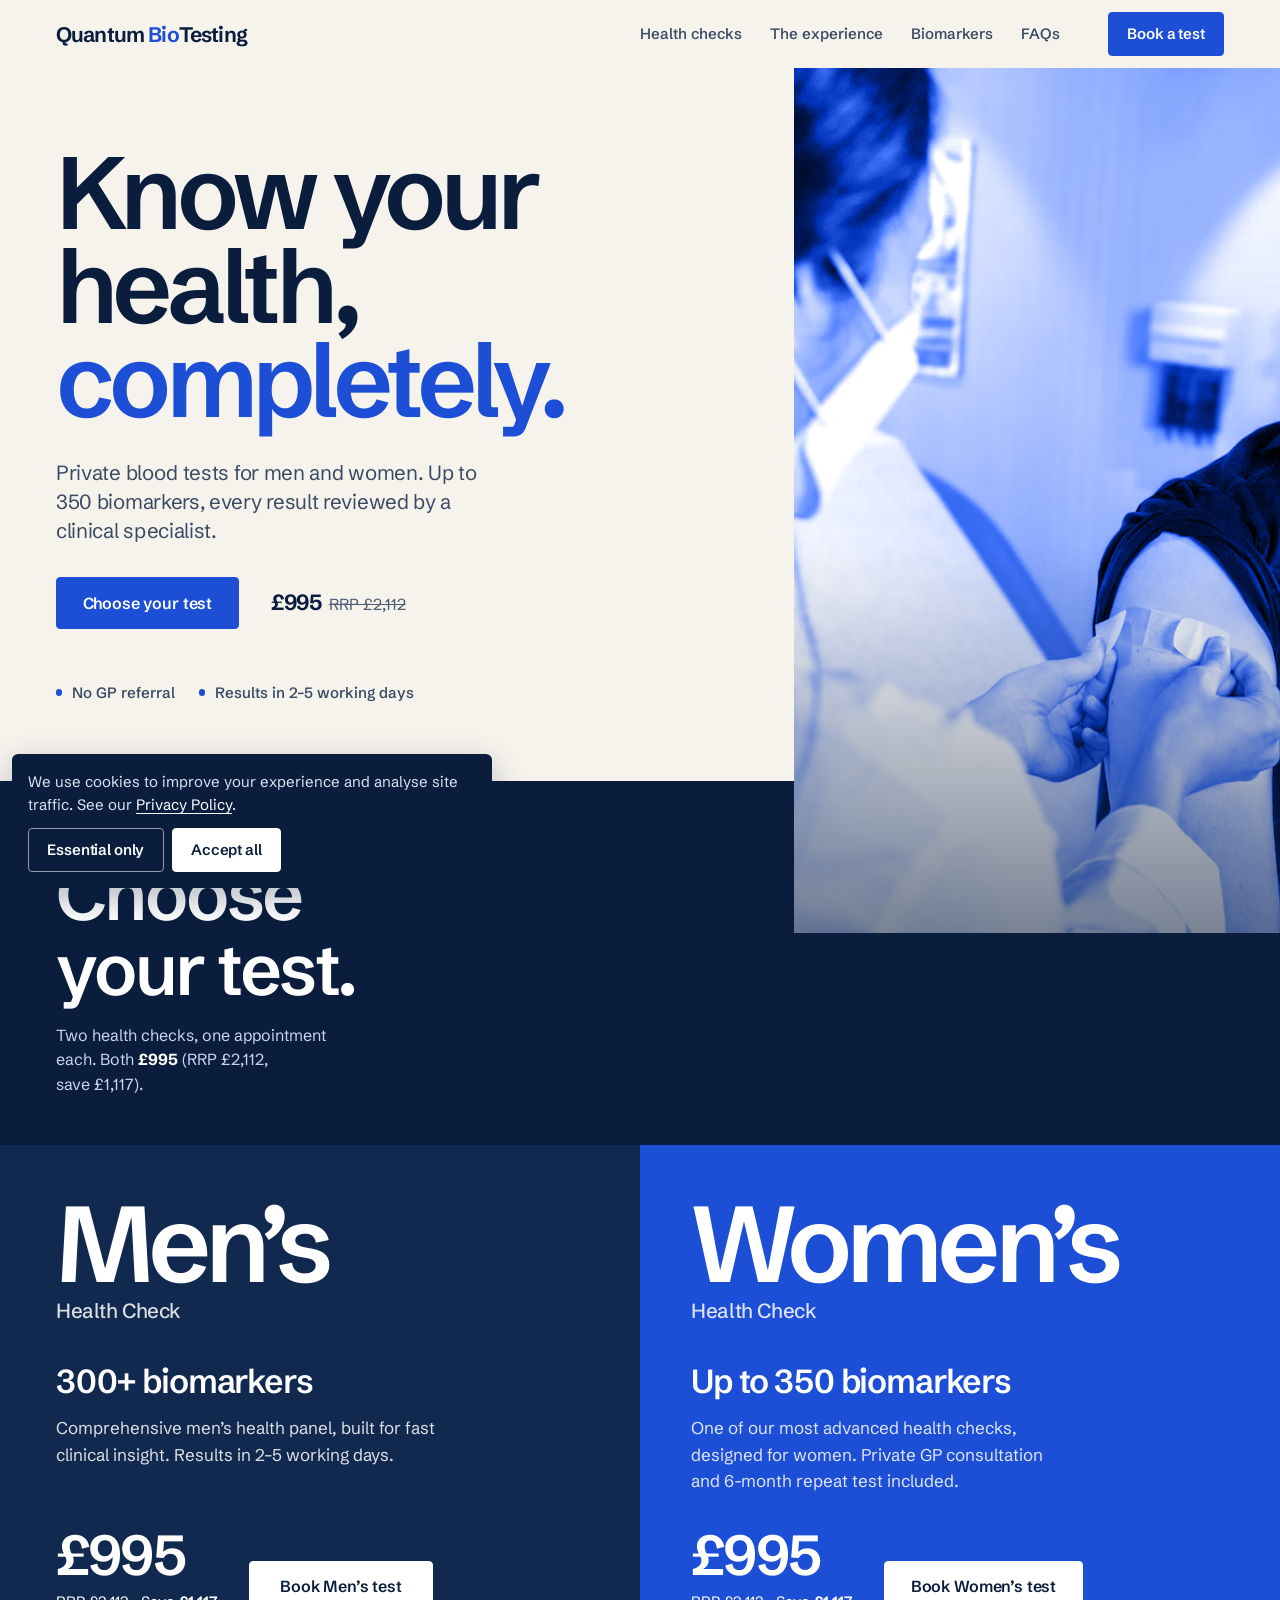
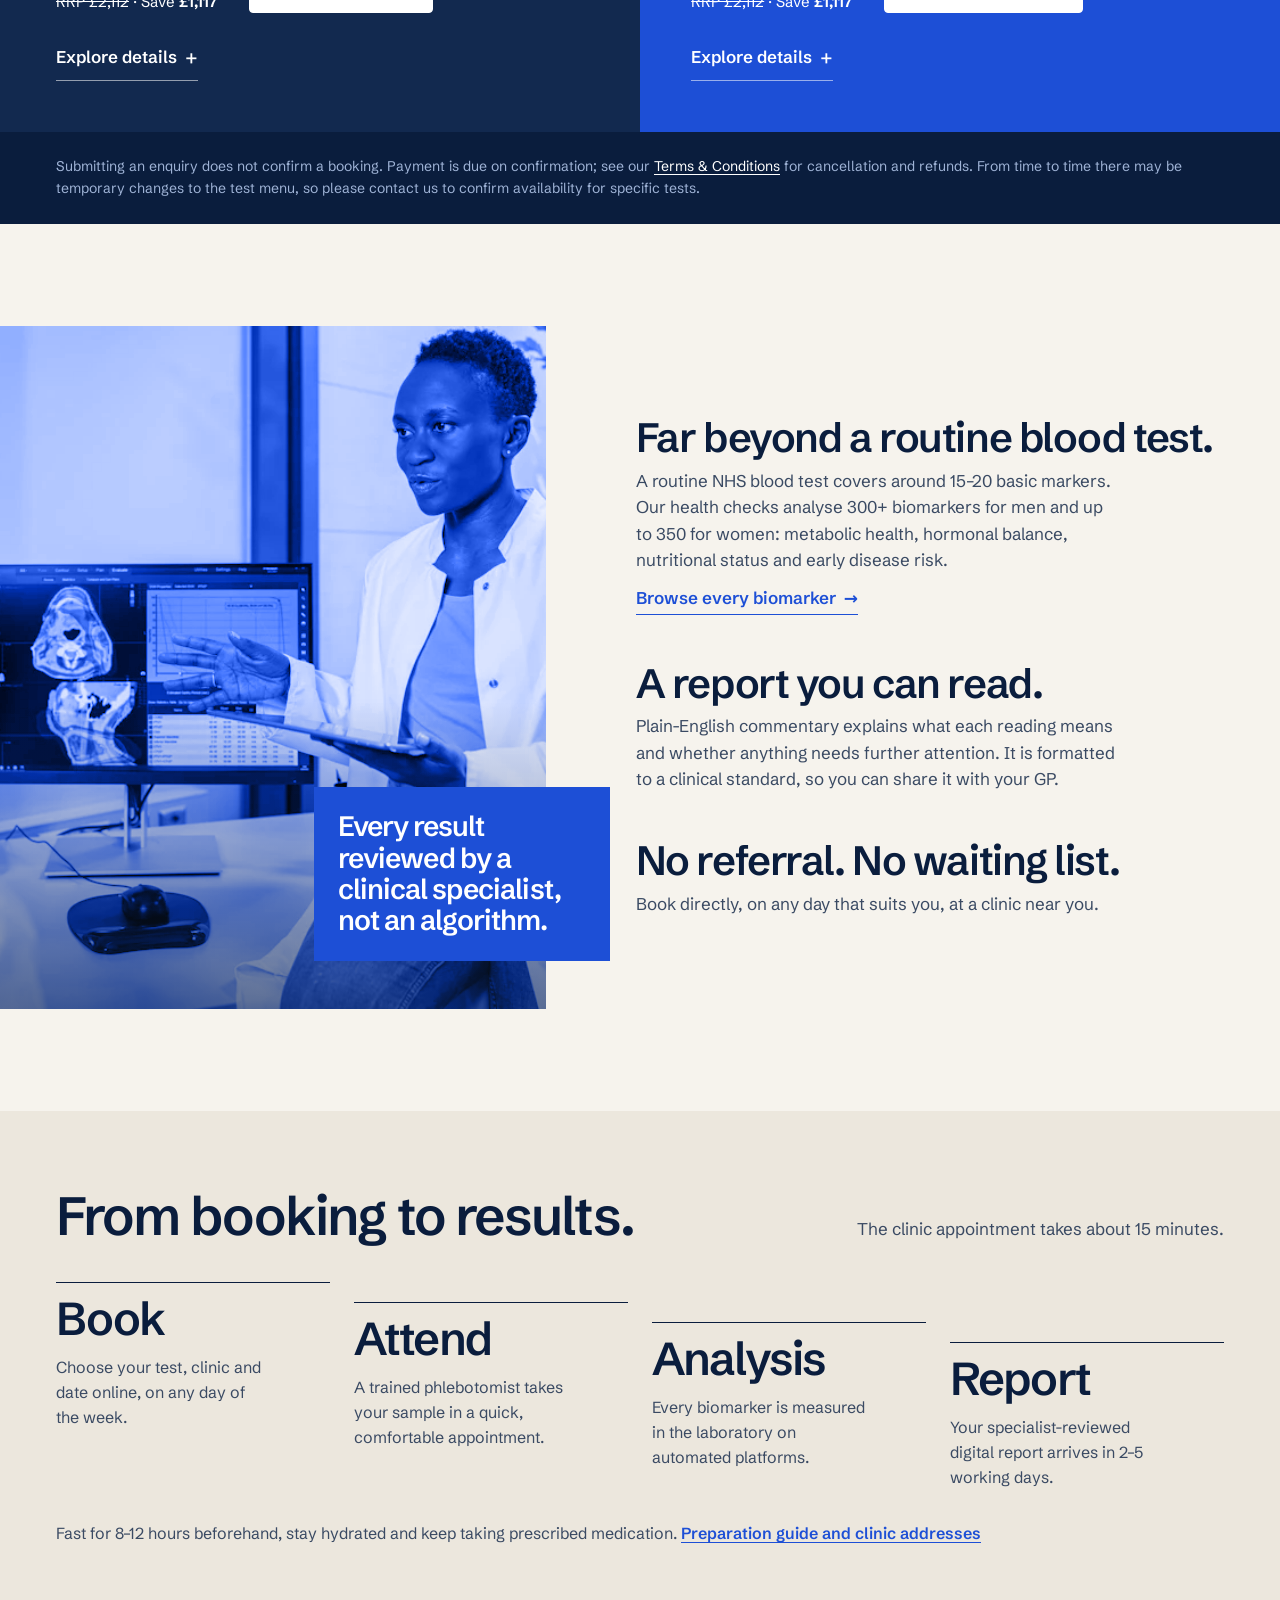
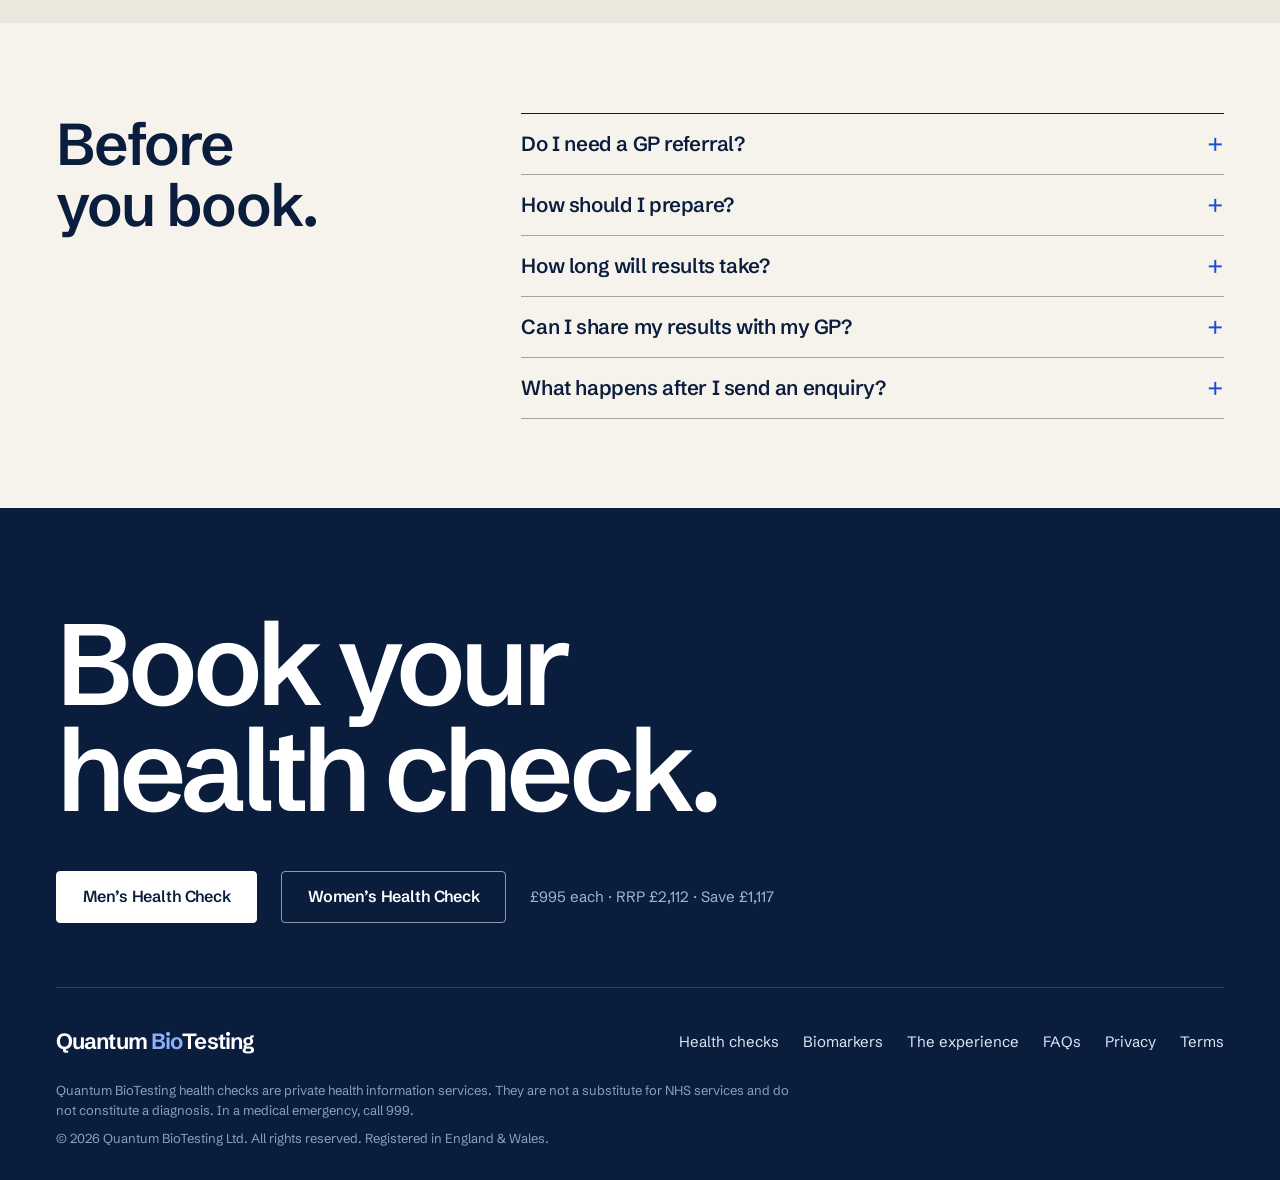
==== commit adbd8533: "Re-art-direct site: Schibsted Grotesk, brand-tinted photography, shorter home Replace the previous v" ====
--- a/index.html
+++ b/index.html
@@ -14,10 +14,9 @@
 <meta property="og:url" content="https://quantumbt.co.uk/">
 <meta property="og:locale" content="en_GB">
 <meta name="twitter:card" content="summary">
-<meta name="theme-color" content="#0b1f3a">
+<meta name="theme-color" content="#0a1d3d">
 <link rel="icon" href="data:,">
-<link rel="preload" href="assets/fonts/literata-latin-wght-normal.woff2" as="font" type="font/woff2" crossorigin>
-<link rel="preload" href="assets/fonts/albert-sans-latin-wght-normal.woff2" as="font" type="font/woff2" crossorigin>
+<link rel="preload" href="assets/fonts/schibsted-grotesk-latin-wght-normal.woff2" as="font" type="font/woff2" crossorigin>
 <link rel="stylesheet" href="assets/css/site.css">
 <script>document.documentElement.classList.add('js')</script>
 <script type="application/ld+json">
@@ -101,14 +100,13 @@
 <a class="skip-link" href="#main">Skip to content</a>
 <header class="site-header">
   <div class="wrap site-header__row">
-    <!-- Wordmark placeholder: swap for the official logo asset once supplied -->
+    <!-- Logo slot: typographic stand-in until the official logo file is supplied; replace the link content with an <img> of the logo. -->
     <a class="brand" href="#top" aria-label="Quantum BioTesting — home">Quantum&nbsp;<span>Bio</span>Testing</a>
     <nav class="nav" aria-label="Main" data-spy>
       <ul>
-        <li><a href="#health-checks">Health checks</a></li>
-        <li><a href="#process">How it works</a></li>
+        <li><a href="#tests">Health checks</a></li>
+        <li><a href="#experience">The experience</a></li>
         <li><a href="testing.html">Biomarkers</a></li>
-        <li><a href="#clinics">Clinics</a></li>
         <li><a href="#faq">FAQs</a></li>
       </ul>
     </nav>
@@ -120,399 +118,175 @@
 </header>
 <div class="menu-panel" id="menu-panel">
   <nav aria-label="Main">
-    <a href="#health-checks">Health checks<svg width="20" height="20" viewBox="0 0 16 16" fill="none" stroke="currentColor" stroke-width="1.8" stroke-linecap="round" stroke-linejoin="round" aria-hidden="true"><path d="M3 8h10M9 4l4 4-4 4"/></svg></a>
-    <a href="#process">How it works<svg width="20" height="20" viewBox="0 0 16 16" fill="none" stroke="currentColor" stroke-width="1.8" stroke-linecap="round" stroke-linejoin="round" aria-hidden="true"><path d="M3 8h10M9 4l4 4-4 4"/></svg></a>
-    <a href="testing.html">Biomarkers<svg width="20" height="20" viewBox="0 0 16 16" fill="none" stroke="currentColor" stroke-width="1.8" stroke-linecap="round" stroke-linejoin="round" aria-hidden="true"><path d="M3 8h10M9 4l4 4-4 4"/></svg></a>
-    <a href="#clinics">Clinics<svg width="20" height="20" viewBox="0 0 16 16" fill="none" stroke="currentColor" stroke-width="1.8" stroke-linecap="round" stroke-linejoin="round" aria-hidden="true"><path d="M3 8h10M9 4l4 4-4 4"/></svg></a>
-    <a href="#faq">FAQs<svg width="20" height="20" viewBox="0 0 16 16" fill="none" stroke="currentColor" stroke-width="1.8" stroke-linecap="round" stroke-linejoin="round" aria-hidden="true"><path d="M3 8h10M9 4l4 4-4 4"/></svg></a>
+    <a href="#tests">Health checks</a>
+    <a href="#experience">The experience</a>
+    <a href="testing.html">Biomarkers</a>
+    <a href="#faq">FAQs</a>
   </nav>
-  <button class="btn btn--block" type="button" data-book>Book a test</button>
+  <button class="btn btn--light btn--block" type="button" data-book>Book a test</button>
 </div>
 
 <main id="main">
   <section class="hero" id="top" aria-labelledby="hero-title">
-    <div class="wrap hero__grid">
-      <div>
-        <h1 id="hero-title">Know your health, completely.</h1>
-        <p class="hero__lead">Private blood tests for men and women. Up to 350 biomarkers, individually reviewed by a clinical specialist, from a single clinic appointment. No GP referral required.</p>
+    <div class="wrap">
+      <div class="hero__copy">
+        <h1 id="hero-title">Know your health, <em>completely.</em></h1>
+        <p class="hero__lead">Private blood tests for men and women. Up to 350 biomarkers, every result reviewed by a clinical specialist.</p>
         <div class="hero__actions">
-          <a class="btn" href="#health-checks">Choose your health check</a>
-          <a class="link" href="testing.html">View the biomarker list <svg viewBox="0 0 16 16" fill="none" stroke="currentColor" stroke-width="1.8" stroke-linecap="round" stroke-linejoin="round" aria-hidden="true"><path d="M3 8h10M9 4l4 4-4 4"/></svg></a>
-        </div>
-        <p class="hero__price">Men’s and Women’s Health Checks: <strong>£995</strong> each &middot; RRP <s>£2,112</s></p>
-      </div>
-      <aside class="measure" aria-labelledby="measure-title">
-        <h2 class="measure__title" id="measure-title">Biomarkers per test</h2>
-        <div class="measure__row">
-          <p class="measure__label"><span>Men’s Health Check</span><b>300+</b></p>
-          <div class="measure__track" role="img" aria-label="Men’s Health Check: 300 plus biomarkers on a scale to 350"><div class="measure__bar measure__bar--open" style="--w:85.7%"></div></div>
-        </div>
-        <div class="measure__row">
-          <p class="measure__label"><span>Women’s Health Check</span><b>Up to 350</b></p>
-          <div class="measure__track" role="img" aria-label="Women’s Health Check: up to 350 biomarkers on a scale to 350"><div class="measure__bar" style="--w:100%"></div></div>
-        </div>
-        <div class="measure__axis" aria-hidden="true"><span style="left:0%">0</span><span style="left:14.285714285714285%">50</span><span style="left:28.57142857142857%">100</span><span style="left:42.857142857142854%">150</span><span style="left:57.14285714285714%">200</span><span style="left:71.42857142857143%">250</span><span style="left:85.71428571428571%">300</span><span style="left:100%">350</span></div>
-        <p class="measure__note">Men’s: 11 clinical categories. Women’s: 27 health areas.</p>
-      </aside>
+          <a class="btn" href="#tests">Choose your test</a>
+          <p class="hero__price"><strong>£995</strong><s>RRP £2,112</s></p>
+        </div>
+        <p class="hero__foot"><span>No GP referral</span><span>Results in 2–5 working days</span></p>
+      </div>
+    </div>
+    <div class="photo hero__photo">
+      <img src="assets/images/sample-collection.webp" width="1200" height="801" fetchpriority="high" decoding="async" alt="A clinician applying a plaster to a patient’s arm after a blood sample">
     </div>
   </section>
 
-  <div class="strip">
-    <div class="wrap">
-      <ul aria-label="At a glance">
-        <li><svg viewBox="0 0 16 16" fill="none" stroke="currentColor" stroke-width="1.8" stroke-linecap="round" stroke-linejoin="round" aria-hidden="true"><circle cx="8" cy="8" r="6.25"/><path d="M5.2 8.2l2 2 3.6-4"/></svg>Reviewed by a clinical specialist</li>
-        <li><svg viewBox="0 0 16 16" fill="none" stroke="currentColor" stroke-width="1.8" stroke-linecap="round" stroke-linejoin="round" aria-hidden="true"><circle cx="8" cy="8" r="6.25"/><path d="M5.2 8.2l2 2 3.6-4"/></svg>Results in 2–5 working days</li>
-        <li><svg viewBox="0 0 16 16" fill="none" stroke="currentColor" stroke-width="1.8" stroke-linecap="round" stroke-linejoin="round" aria-hidden="true"><circle cx="8" cy="8" r="6.25"/><path d="M5.2 8.2l2 2 3.6-4"/></svg>No GP referral required</li>
-        <li><svg viewBox="0 0 16 16" fill="none" stroke="currentColor" stroke-width="1.8" stroke-linecap="round" stroke-linejoin="round" aria-hidden="true"><circle cx="8" cy="8" r="6.25"/><path d="M5.2 8.2l2 2 3.6-4"/></svg>Appointments 7 days a week</li>
-      </ul>
-    </div>
-  </div>
-
-  <section class="section" id="health-checks" aria-labelledby="hc-title">
-    <div class="wrap">
-      <div class="mark"><b>01</b> Health checks</div>
-      <div class="sec-head" data-reveal>
-        <h2 id="hc-title">Two health checks, each built around the body it tests.</h2>
-        <p>Choose the test designed for you. Each is a single appointment, reviewed by a clinical specialist and delivered as a detailed digital report.</p>
-      </div>
-      <div class="tests">
-        <article class="test" aria-labelledby="t-mens" data-reveal>
-          <div class="test__head">
-            <p class="test__tag">Men’s</p>
-            <h3 id="t-mens">Men’s Health Check</h3>
-            <p class="test__pos">Comprehensive men’s health panel, built for fast clinical insight.</p>
-          </div>
-          <dl class="test__spec">
-            <div><dt>Biomarkers</dt><dd>300+</dd></div>
-            <div><dt>Categories</dt><dd>11</dd></div>
-            <div><dt>Results</dt><dd>2–5<small>working days</small></dd></div>
-          </dl>
-          <div class="test__body">
+  <section class="choose" id="tests" aria-labelledby="tests-title">
+    <div class="wrap choose__head">
+      <h2 id="tests-title">Choose your test.</h2>
+      <p>Two health checks, one appointment each. Both <strong>£995</strong> (RRP £2,112, save £1,117).</p>
+    </div>
+    <div class="switch" role="tablist" aria-label="Choose a health check">
+      <button type="button" role="tab" id="tab-mens" aria-selected="true" aria-controls="half-mens">Men’s</button>
+      <button type="button" role="tab" id="tab-womens" aria-selected="false" aria-controls="half-womens" tabindex="-1">Women’s</button>
+    </div>
+    <div class="canvas" data-active="mens">
+      <section class="half half--mens" id="half-mens" aria-labelledby="t-mens">
+        <h3 class="half__name" id="t-mens">Men’s<small>Health Check</small></h3>
+        <p class="half__count">300+ biomarkers</p>
+        <p class="half__line">Comprehensive men’s health panel, built for fast clinical insight. Results in 2–5 working days.</p>
+        <div class="half__buy">
+          <p class="price"><span class="price__now">£995</span><span class="price__sub"><s>RRP £2,112</s> · Save <b>£1,117</b></span></p>
+          <button class="btn btn--light" type="button" data-book="mens">Book Men’s test</button>
+        </div>
+        <details>
+          <summary>Explore details</summary>
+          <div class="half__more">
             <p>A full-body health audit covering every major system, from cardiac and hormonal health to organ function, nutrition, immune markers and cancer screening indicators. Every result is reviewed by a clinical specialist, not an algorithm.</p>
-            <ul class="test__list">
+            <ul>
               <li>In-clinic blood draw by a trained phlebotomist</li>
-              <li>Every result individually reviewed by a clinical specialist</li>
               <li>Detailed digital report with plain-English commentary</li>
               <li>Optional follow-up telephone consultation</li>
+              <li>Express results option, from as little as 2 hours</li>
             </ul>
-          </div>
-          <div class="test__foot">
-            <p class="price"><span class="price__now">£995</span><span class="price__rrp">RRP <s>£2,112</s></span><span class="price__save">Save £1,117</span><span class="price__inc">All-inclusive — no hidden fees</span></p>
-            <div class="test__actions">
-              <button class="btn" type="button" data-book="mens">Book Men’s Health Check</button>
-              <a class="link" href="testing.html#mens">Full biomarker list <svg viewBox="0 0 16 16" fill="none" stroke="currentColor" stroke-width="1.8" stroke-linecap="round" stroke-linejoin="round" aria-hidden="true"><path d="M3 8h10M9 4l4 4-4 4"/></svg></a>
-            </div>
-          </div>
-        </article>
-
-        <article class="test" aria-labelledby="t-womens" data-reveal>
-          <div class="test__head">
-            <p class="test__tag">Women’s</p>
-            <h3 id="t-womens">Women’s Health Check</h3>
-            <p class="test__pos">One of our most advanced health checks, designed specifically for women.</p>
-          </div>
-          <dl class="test__spec">
-            <div><dt>Biomarkers</dt><dd>Up to 350</dd></div>
-            <div><dt>Health areas</dt><dd>27</dd></div>
-            <div><dt>Results</dt><dd>4<small>working days</small></dd></div>
-          </dl>
-          <div class="test__body">
-            <p>From hormone balance and heart health to stress, nutrition, tumour markers and more, with a private GP consultation and a 6-month repeat test included as standard.</p>
-            <ul class="test__list">
+            <a href="testing.html#mens">See all 11 categories</a>
+          </div>
+        </details>
+      </section>
+      <section class="half half--womens" id="half-womens" aria-labelledby="t-womens">
+        <h3 class="half__name" id="t-womens">Women’s<small>Health Check</small></h3>
+        <p class="half__count">Up to 350 biomarkers</p>
+        <p class="half__line">One of our most advanced health checks, designed for women. Private GP consultation and 6-month repeat test included.</p>
+        <div class="half__buy">
+          <p class="price"><span class="price__now">£995</span><span class="price__sub"><s>RRP £2,112</s> · Save <b>£1,117</b></span></p>
+          <button class="btn btn--light" type="button" data-book="womens">Book Women’s test</button>
+        </div>
+        <details>
+          <summary>Explore details</summary>
+          <div class="half__more">
+            <p>From hormone balance and heart health to stress, nutrition, tumour markers and more. Results in 4 working days, with full clinical specialist review before delivery.</p>
+            <ul>
               <li>Private remote GP consultation to help you understand your results and plan next steps</li>
               <li>6-month repeat test to track your progress</li>
               <li>Personalised health report with recommendations for your results and goals</li>
-              <li>Full clinical specialist review before delivery</li>
             </ul>
-          </div>
-          <div class="test__foot">
-            <p class="price"><span class="price__now">£995</span><span class="price__rrp">RRP <s>£2,112</s></span><span class="price__save">Save £1,117</span><span class="price__inc">Includes private GP consultation</span></p>
-            <div class="test__actions">
-              <button class="btn" type="button" data-book="womens">Book Women’s Health Check</button>
-              <a class="link" href="testing.html#womens">Health areas covered <svg viewBox="0 0 16 16" fill="none" stroke="currentColor" stroke-width="1.8" stroke-linecap="round" stroke-linejoin="round" aria-hidden="true"><path d="M3 8h10M9 4l4 4-4 4"/></svg></a>
-            </div>
-          </div>
-        </article>
-      </div>
-      <p class="note">From time to time there may be temporary changes to the test menu. Please contact us to confirm availability for specific tests.</p>
+            <a href="testing.html#womens">See the 27 health areas</a>
+          </div>
+        </details>
+      </section>
+    </div>
+    <div class="wrap">
+      <p class="choose__note">Submitting an enquiry does not confirm a booking. Payment is due on confirmation; see our <a href="terms.html">Terms &amp; Conditions</a> for cancellation and refunds. From time to time there may be temporary changes to the test menu, so please contact us to confirm availability for specific tests.</p>
     </div>
   </section>
 
-  <section class="section section--muted" id="why" aria-labelledby="why-title">
+  <section class="why" id="why" aria-labelledby="why-title">
     <div class="wrap">
-      <div class="mark"><b>02</b> Why comprehensive</div>
-      <div class="split">
-        <div class="prose" data-reveal>
-          <h2 id="why-title">Why routine tests aren’t enough.</h2>
-          <p>Standard NHS blood tests typically screen for a handful of basic markers. That is enough to flag obvious illness, but not enough to give a complete picture of your metabolic health, hormonal balance, nutritional status or early disease risk.</p>
-          <p>Our health checks analyse 300+ biomarkers for men and up to 350 for women, giving you and your doctor a far fuller view from a single blood test.</p>
-          <p>Every result is reviewed by a clinical specialist. Your report includes plain-English commentary explaining what each reading means and whether any further attention is warranted.</p>
-        </div>
-        <div class="table-wrap" data-reveal>
-          <table class="compare">
-            <caption>Standard NHS test compared with a Quantum health check</caption>
-            <thead><tr><th scope="col"><span class="sr-only">Measure</span></th><th scope="col">Standard NHS test</th><th scope="col" class="is-q">Quantum health check</th></tr></thead>
-            <tbody>
-              <tr><th scope="row">Markers</th><td data-label="Standard NHS test">Around 15–20 basic markers</td><td data-label="Quantum health check" class="is-q">300+ for men, up to 350 for women</td></tr>
-              <tr><th scope="row">Hormones</th><td data-label="Standard NHS test">No hormonal panel</td><td data-label="Quantum health check" class="is-q">Full hormonal panel</td></tr>
-              <tr><th scope="row">Thyroid</th><td data-label="Standard NHS test">Limited (TSH only)</td><td data-label="Quantum health check" class="is-q">Advanced (TSH, T3, T4 &amp; TPO)</td></tr>
-              <tr><th scope="row">Cancer screening</th><td data-label="Standard NHS test">No screening markers</td><td data-label="Quantum health check" class="is-q">Screening indicators included</td></tr>
-              <tr><th scope="row">Vitamins &amp; minerals</th><td data-label="Standard NHS test">Limited testing</td><td data-label="Quantum health check" class="is-q">Extensive vitamin &amp; mineral testing</td></tr>
-              <tr><th scope="row">Results</th><td data-label="Standard NHS test">1–3 weeks</td><td data-label="Quantum health check" class="is-q">2–5 working days</td></tr>
-              <tr><th scope="row">GP referral</th><td data-label="Standard NHS test">Required</td><td data-label="Quantum health check" class="is-q">Not required</td></tr>
-              <tr><th scope="row">Commentary</th><td data-label="Standard NHS test">No clinical specialist commentary</td><td data-label="Quantum health check" class="is-q">Full clinical specialist review &amp; commentary</td></tr>
-            </tbody>
-          </table>
+      <div class="why__grid">
+        <div class="why__media">
+          <div class="photo why__image">
+            <img src="assets/images/report-review.webp" width="900" height="600" loading="lazy" decoding="async" alt="A clinician explaining results to a colleague on a computer screen">
+          </div>
+          <blockquote class="why__quote"><p>Every result reviewed by a clinical specialist, not an algorithm.</p></blockquote>
+        </div>
+        <div class="why__points">
+          <div>
+            <h2 id="why-title">Far beyond a routine blood test.</h2>
+            <p>A routine NHS blood test covers around 15–20 basic markers. Our health checks analyse 300+ biomarkers for men and up to 350 for women: metabolic health, hormonal balance, nutritional status and early disease risk.</p>
+            <a class="link link--u" href="testing.html">Browse every biomarker</a>
+          </div>
+          <div>
+            <h3>A report you can read.</h3>
+            <p>Plain-English commentary explains what each reading means and whether anything needs further attention. It is formatted to a clinical standard, so you can share it with your GP.</p>
+          </div>
+          <div>
+            <h3>No referral. No waiting list.</h3>
+            <p>Book directly, on any day that suits you, at a clinic near you.</p>
+          </div>
         </div>
       </div>
     </div>
   </section>
 
-  <section class="section" id="coverage" aria-labelledby="cov-title">
+  <section class="flow" id="experience" aria-labelledby="flow-title">
     <div class="wrap">
-      <div class="mark"><b>03</b> Coverage</div>
-      <div class="split">
-        <div class="prose prose--sticky" data-reveal>
-          <h2 id="cov-title">Broad by design. Organised by system.</h2>
-          <p>The Men’s Health Check organises 300+ biomarkers into 11 clinical categories. The Women’s Health Check spans 27 health areas and up to 350 biomarkers.</p>
-          <p>Every marker is listed by name, with advanced and specialist analyses identified.</p>
-          <a class="link" href="testing.html">Explore the full biomarker list <svg viewBox="0 0 16 16" fill="none" stroke="currentColor" stroke-width="1.8" stroke-linecap="round" stroke-linejoin="round" aria-hidden="true"><path d="M3 8h10M9 4l4 4-4 4"/></svg></a>
-        </div>
-        <div data-reveal>
-          <h3 class="sr-only">Men’s Health Check categories and biomarker counts</h3>
-          <ol class="index">
-        <li><span class="index__n">01</span><span class="index__t">Cardiovascular &amp; Lipid</span><span class="index__c">38</span><span class="index__bar" aria-hidden="true"><i style="--w:82.6%"></i></span></li>
-        <li><span class="index__n">02</span><span class="index__t">Full Blood Count</span><span class="index__c">32</span><span class="index__bar" aria-hidden="true"><i style="--w:69.6%"></i></span></li>
-        <li><span class="index__n">03</span><span class="index__t">Metabolic &amp; Glucose</span><span class="index__c">28</span><span class="index__bar" aria-hidden="true"><i style="--w:60.9%"></i></span></li>
-        <li><span class="index__n">04</span><span class="index__t">Liver &amp; Kidney Function</span><span class="index__c">26</span><span class="index__bar" aria-hidden="true"><i style="--w:56.5%"></i></span></li>
-        <li><span class="index__n">05</span><span class="index__t">Thyroid Function</span><span class="index__c">24</span><span class="index__bar" aria-hidden="true"><i style="--w:52.2%"></i></span></li>
-        <li><span class="index__n">06</span><span class="index__t">Hormones</span><span class="index__c">30</span><span class="index__bar" aria-hidden="true"><i style="--w:65.2%"></i></span></li>
-        <li><span class="index__n">07</span><span class="index__t">Inflammation &amp; Immune</span><span class="index__c">22</span><span class="index__bar" aria-hidden="true"><i style="--w:47.8%"></i></span></li>
-        <li><span class="index__n">08</span><span class="index__t">Vitamins &amp; Minerals</span><span class="index__c">20</span><span class="index__bar" aria-hidden="true"><i style="--w:43.5%"></i></span></li>
-        <li><span class="index__n">09</span><span class="index__t">Cancer Screening Markers</span><span class="index__c">18</span><span class="index__bar" aria-hidden="true"><i style="--w:39.1%"></i></span></li>
-        <li><span class="index__n">10</span><span class="index__t">Cognitive &amp; Neurological</span><span class="index__c">16</span><span class="index__bar" aria-hidden="true"><i style="--w:34.8%"></i></span></li>
-        <li><span class="index__n">11</span><span class="index__t">Autoimmune &amp; Genetic Risk</span><span class="index__c">46</span><span class="index__bar" aria-hidden="true"><i style="--w:100.0%"></i></span></li>
-          </ol>
-          <div class="areas">
-            <h3>Women’s Health Check: 27 health areas</h3>
-            <ul>
-              <li>Allergy Evaluation</li>
-              <li>Autoimmune</li>
-              <li>Bone Health</li>
-              <li>Diabetes Health</li>
-              <li>Digestive Health</li>
-              <li>Epstein-Barr Virus</li>
-              <li>Female Hormone</li>
-              <li>Full Blood Count</li>
-              <li>Heart Health</li>
-              <li>Infection &amp; Inflammation</li>
-              <li>Iron Status</li>
-              <li>Kidney Health</li>
-              <li>Liver Health</li>
-              <li>Male Hormone</li>
-              <li>Metabolic Syndrome</li>
-              <li>Muscle &amp; Joint Health</li>
-              <li>Nutritional Health</li>
-              <li>Pancreatic Health</li>
-              <li>Personal Health Measurements</li>
-              <li>Pituitary &amp; Adrenal</li>
-              <li>Digestive &amp; Bowel Health</li>
-              <li>Stress</li>
-              <li>Thyroid Health</li>
-              <li>Tumour Markers</li>
-              <li>Urinalysis</li>
-              <li>UTI</li>
-              <li>Genetic Risk Assessment</li>
-            </ul>
-          </div>
-        </div>
-      </div>
+      <div class="flow__head">
+        <h2 id="flow-title">From booking to results.</h2>
+        <p>The clinic appointment takes about 15 minutes.</p>
+      </div>
+      <ol class="steps">
+        <li class="step"><h3>Book</h3><p>Choose your test, clinic and date online, on any day of the week.</p></li>
+        <li class="step"><h3>Attend</h3><p>A trained phlebotomist takes your sample in a quick, comfortable appointment.</p></li>
+        <li class="step"><h3>Analysis</h3><p>Every biomarker is measured in the laboratory on automated platforms.</p></li>
+        <li class="step"><h3>Report</h3><p>Your specialist-reviewed digital report arrives in 2–5 working days.</p></li>
+      </ol>
+      <p class="flow__more">Fast for 8–12 hours beforehand, stay hydrated and keep taking prescribed medication. <a href="testing.html#appointment">Preparation guide and clinic addresses</a></p>
     </div>
   </section>
 
-  <section class="section section--muted" id="process" aria-labelledby="proc-title">
-    <div class="wrap">
-      <div class="mark"><b>04</b> How it works</div>
-      <div class="sec-head" data-reveal>
-        <h2 id="proc-title">From booking to report in four steps.</h2>
-        <p>The clinic appointment itself takes around 15 minutes.</p>
-      </div>
-      <ol class="steps" data-reveal>
-        <li class="step"><span class="step__n" aria-hidden="true">01</span><h3>Book online</h3><p>Choose your health check, clinic location and date. No GP referral or waiting list.</p><p class="step__meta">7 days a week</p></li>
-        <li class="step"><span class="step__n" aria-hidden="true">02</span><h3>Attend your clinic</h3><p>A trained phlebotomist takes your blood sample in a quick, comfortable appointment.</p><p class="step__meta">About 15 minutes</p></li>
-        <li class="step"><span class="step__n" aria-hidden="true">03</span><h3>Laboratory analysis</h3><p>Your sample is analysed in the laboratory, with each biomarker measured on advanced automated platforms.</p><p class="step__meta">Every marker measured</p></li>
-        <li class="step"><span class="step__n" aria-hidden="true">04</span><h3>Receive your report</h3><p>Your digital report, reviewed by a clinical specialist, is delivered to your inbox with commentary on every result.</p><p class="step__meta">2–5 working days</p></li>
-      </ol>
+  <section class="ask" id="faq" aria-labelledby="faq-title">
+    <div class="wrap ask__grid">
+      <h2 id="faq-title">Before you book.</h2>
+      <div class="faq">
+        <details name="faq"><summary>Do I need a GP referral?</summary><div class="faq__a"><p>No. You can book directly online without a GP referral. Choose your preferred clinic location and appointment date, and we will handle the rest.</p></div></details>
+        <details name="faq"><summary>How should I prepare?</summary><div class="faq__a"><p>Fast for 8–12 hours beforehand (water is fine), stay well hydrated, continue prescription medication as normal and avoid strenuous exercise for 24 hours. Wear a short-sleeved or loose-fitting top. <a href="testing.html#appointment">Read the full guide</a>.</p></div></details>
+        <details name="faq"><summary>How long will results take?</summary><div class="faq__a"><p>Standard results arrive in 2–5 working days from sample receipt at the laboratory (4 working days for the Women’s Health Check). An express service can return results in as little as 2 hours; please ask our team about availability when booking.</p></div></details>
+        <details name="faq"><summary>Can I share my results with my GP?</summary><div class="faq__a"><p>Yes. Your digital report is formatted to a clinical standard and can be shared with your GP or any other healthcare provider.</p></div></details>
+        <details name="faq"><summary>What happens after I send an enquiry?</summary><div class="faq__a"><p>Our team confirms your appointment details by email. An enquiry alone does not confirm a booking, and payment is due on confirmation. Clinics are available across the UK; available locations are shown as you book.</p></div></details>
+      </div>
     </div>
   </section>
 
-  <section class="section" id="preparation" aria-labelledby="prep-title">
-    <div class="wrap">
-      <div class="mark"><b>05</b> Preparation</div>
-      <div class="split split--even split--flip">
-        <div class="media" style="--ratio:4 / 5;--pos:40% 30%" data-reveal>
-          <img src="assets/images/sample-collection.webp" width="1200" height="801" loading="lazy" decoding="async" alt="A clinician applying a plaster to a patient’s arm after a blood sample">
-        </div>
-        <div data-reveal>
-          <div class="sec-head" style="margin-bottom:var(--s-5)">
-            <h2 id="prep-title">Simple steps for accurate results.</h2>
-            <p>Following these guidelines helps your results be as accurate and clinically meaningful as possible.</p>
-          </div>
-          <ol class="numbered">
-            <li><span class="numbered__n" aria-hidden="true">1</span><div><h3>Fast for 8–12 hours</h3><p>Fast for at least 8 hours, ideally 10–12, before your appointment. Water is permitted and encouraged. A morning appointment after an overnight fast is simplest for most people.</p></div></li>
-            <li><span class="numbered__n" aria-hidden="true">2</span><div><h3>Stay well hydrated</h3><p>Drink plenty of water in the 24 hours before and on the morning of your test. Good hydration makes the draw more comfortable and improves the accuracy of certain markers.</p></div></li>
-            <li><span class="numbered__n" aria-hidden="true">3</span><div><h3>Continue all medications</h3><p>Take prescribed medication as normal unless your doctor has advised otherwise. Where possible, take vitamin and mineral supplements after your blood draw.</p></div></li>
-            <li><span class="numbered__n" aria-hidden="true">4</span><div><h3>Avoid strenuous exercise</h3><p>Avoid intense exercise for 24 hours beforehand. Heavy exercise can temporarily raise inflammatory markers, creatine kinase and certain enzymes.</p></div></li>
-          </ol>
-          <p class="callout" style="margin-top:var(--s-5)"><strong>Specific medical requirements?</strong> If you take regular medication, have a health condition or are unsure about preparation, please contact our team before your appointment.</p>
-        </div>
-      </div>
-    </div>
-  </section>
-
-  <section class="section section--muted" id="report" aria-labelledby="rep-title">
-    <div class="wrap">
-      <div class="mark"><b>06</b> Your report</div>
-      <div class="split split--even">
-        <div data-reveal>
-          <div class="sec-head" style="margin-bottom:var(--s-5)">
-            <h2 id="rep-title">Results you can read, and act on.</h2>
-            <p>Every reading is reviewed by a clinical specialist and explained in plain English, with a clear view of whether anything needs further attention.</p>
-          </div>
-          <ul class="test__list" style="margin-top:0">
-            <li>A detailed digital report delivered to your inbox in 2–5 working days (4 working days for the Women’s Health Check)</li>
-            <li>Formatted to a clinical standard, so it can be shared with your GP or any other healthcare provider</li>
-            <li>An optional telephone consultation with the Men’s Health Check; a private GP consultation is included with the Women’s Health Check</li>
-            <li>An express results option, from as little as 2 hours from laboratory sample receipt. Ask about availability when booking</li>
-          </ul>
-        </div>
-        <div class="media" style="--ratio:3 / 2" data-reveal>
-          <img src="assets/images/report-review.webp" width="900" height="600" loading="lazy" decoding="async" alt="A clinician explaining results to a colleague on a computer screen">
-        </div>
-      </div>
-    </div>
-  </section>
-
-  <section class="section" id="clinics" aria-labelledby="cl-title">
-    <div class="wrap">
-      <div class="mark"><b>07</b> Clinics</div>
-      <div class="sec-head" data-reveal>
-        <h2 id="cl-title">Clinics across the UK.</h2>
-        <p>Convenient locations, from high-street health suites to dedicated clinic sites, with appointments available 7 days a week.</p>
-      </div>
-      <ul class="clinics" data-reveal>
-        <li><span class="clinics__city">London</span><strong>Fulham</strong><address>9–13 Fulham High Street, London SW6 3JH</address></li>
-        <li><span class="clinics__city">London</span><strong>Canary Wharf</strong><address>Street Level 0, Cabot Place, Canary Wharf E14 4QT</address></li>
-        <li><span class="clinics__city">London</span><strong>Chiswick</strong><address>149 Chiswick High Road, London W4 2DT</address></li>
-        <li><span class="clinics__city">London</span><strong>Westfield Stratford</strong><address>122, The Street, Westfield Stratford City, London E20 1EN</address></li>
-        <li><span class="clinics__city">Birmingham</span><strong>Birmingham</strong><address>39–40 High Street, Birmingham, West Midlands B4 7SL</address></li>
-        <li class="clinics__more"><span class="clinics__city">Also available in</span><p>Manchester, Leeds, Liverpool, Glasgow, Belfast, High Wycombe, Edinburgh, Bristol, Sheffield and Newcastle. Available locations are shown when you book.</p></li>
-      </ul>
-    </div>
-  </section>
-
-  <section class="section section--muted" id="pricing" aria-labelledby="price-title">
-    <div class="wrap">
-      <div class="mark"><b>08</b> Pricing</div>
-      <div class="sec-head" data-reveal>
-        <h2 id="price-title">One price. Everything included.</h2>
-        <p>No hidden laboratory fees and no compulsory add-ons. A single all-inclusive price covers every element, from blood draw to digital report.</p>
-      </div>
-      <div class="table-wrap" data-reveal>
-        <table class="compare">
-          <caption>The two health checks compared</caption>
-          <thead><tr><th scope="col"><span class="sr-only">Detail</span></th><th scope="col">Men’s Health Check</th><th scope="col">Women’s Health Check</th></tr></thead>
-          <tbody>
-            <tr><th scope="row">RRP</th><td data-label="Men’s"><s>£2,112</s></td><td data-label="Women’s"><s>£2,112</s></td></tr>
-            <tr><th scope="row">Current price</th><td data-label="Men’s"><b>£995</b></td><td data-label="Women’s"><b>£995</b></td></tr>
-            <tr><th scope="row">You save</th><td data-label="Men’s">£1,117</td><td data-label="Women’s">£1,117</td></tr>
-            <tr><th scope="row">Biomarkers</th><td data-label="Men’s">300+ across 11 clinical categories</td><td data-label="Women’s">Up to 350 across 27 health areas</td></tr>
-            <tr><th scope="row">In-clinic blood draw</th><td data-label="Men’s">Included</td><td data-label="Women’s">Included</td></tr>
-            <tr><th scope="row">Clinical specialist review</th><td data-label="Men’s">Included</td><td data-label="Women’s">Included</td></tr>
-            <tr><th scope="row">Digital results report</th><td data-label="Men’s">2–5 working days</td><td data-label="Women’s">4 working days</td></tr>
-            <tr><th scope="row">Consultation</th><td data-label="Men’s">Optional telephone consultation</td><td data-label="Women’s">Private GP consultation included</td></tr>
-            <tr><th scope="row">Also</th><td data-label="Men’s">Express results option, from 2 hours</td><td data-label="Women’s">6-month repeat test included</td></tr>
-          </tbody>
-        </table>
-      </div>
-      <div class="hero__actions">
-        <button class="btn" type="button" data-book="mens">Book Men’s Health Check</button>
-        <button class="btn btn--ghost" type="button" data-book="womens">Book Women’s Health Check</button>
-      </div>
-      <p class="note">Submitting an enquiry does not confirm a booking. Payment is due on confirmation, as set out in your confirmation email. See our <a href="terms.html">Terms &amp; Conditions</a> for cancellation and refunds.</p>
-    </div>
-  </section>
-
-  <section class="section" id="faq" aria-labelledby="faq-title">
-    <div class="wrap">
-      <div class="mark"><b>09</b> Questions</div>
-      <div class="sec-head" data-reveal>
-        <h2 id="faq-title">Everything you need to know.</h2>
-      </div>
-      <div class="faq" data-reveal>
-        <details name="faq"><summary>Do I need a GP referral?</summary><div class="faq__a"><p>No. You can book directly online without a GP referral. Choose your preferred clinic location and appointment date, and we will handle the rest.</p></div></details>
-        <details name="faq"><summary>How should I prepare for my appointment?</summary><div class="faq__a"><p>Fast for 8–12 hours beforehand (water is fine), stay well hydrated, continue prescription medication as normal and avoid strenuous exercise for 24 hours. Wear a short-sleeved or loose-fitting top for easy access to your arm. Full guidance is in the <a href="#preparation">preparation section</a>.</p></div></details>
-        <details name="faq"><summary>How long will my results take?</summary><div class="faq__a"><p>Standard results are delivered in 2–5 working days from sample receipt at the laboratory (4 working days for the Women’s Health Check). An express service can return results in as little as 2 hours. Please ask our team about availability when booking.</p></div></details>
-        <details name="faq"><summary>Can I share my results with my GP?</summary><div class="faq__a"><p>Yes. Your digital report is formatted to a clinical standard and can be shared with your GP or any other healthcare provider. Many clients use their results to start more informed conversations with their doctor.</p></div></details>
-        <details name="faq"><summary>Where are the clinics?</summary><div class="faq__a"><p>We have clinic locations across the United Kingdom, including sites in London, Manchester, Birmingham, Leeds, Liverpool, Glasgow, Edinburgh, Bristol, Belfast, Sheffield, Newcastle and High Wycombe. Available locations are shown during the booking process.</p></div></details>
-        <details name="faq"><summary>What happens after I send an enquiry?</summary><div class="faq__a"><p>Our team confirms your appointment details by email. An enquiry alone does not confirm a booking, and payment is due on confirmation. See our <a href="terms.html">Terms &amp; Conditions</a> for details.</p></div></details>
-      </div>
-    </div>
-  </section>
-
-  <section class="section on-deep cta" aria-labelledby="cta-title">
+  <section class="close on-deep" aria-labelledby="close-title">
   <div class="wrap">
-    <div class="cta__grid">
-      <div>
-        <h2 id="cta-title">Book your health check.</h2>
-        <p>Choose the Men’s or Women’s Health Check, pick a clinic and a date, and our team will confirm your appointment.</p>
-      </div>
-      <div class="cta__actions">
-        <button class="btn btn--light" type="button" data-book="mens">Book Men’s Health Check</button>
-        <button class="btn btn--ghost-light" type="button" data-book="womens">Book Women’s Health Check</button>
-        <p style="margin:0;font-size:.875rem">£995 each · RRP £2,112 · Save £1,117</p>
-      </div>
+    <h2 id="close-title">Book your health check.</h2>
+    <div class="close__row">
+      <button class="btn btn--light" type="button" data-book="mens">Men’s Health Check</button>
+      <button class="btn btn--ghost-light" type="button" data-book="womens">Women’s Health Check</button>
+      <p>£995 each · RRP £2,112 · Save £1,117</p>
     </div>
   </div>
 </section>
 </main>
 
-<footer class="site-footer on-deep">
+<footer class="site-footer">
   <div class="wrap">
-    <div class="footer__grid">
-      <div class="footer__brand">
-        <a class="brand" href="index.html" aria-label="Quantum BioTesting — home">Quantum&nbsp;<span>Bio</span>Testing</a>
-        <p>Private blood testing for men and women, clinically reviewed.</p>
-      </div>
-      <div class="footer__cols">
-        <div>
-          <h2>Health checks</h2>
-          <ul>
-            <li><a href="index.html#health-checks">Men’s Health Check</a></li>
-            <li><a href="index.html#health-checks">Women’s Health Check</a></li>
-            <li><a href="index.html#pricing">Pricing</a></li>
-          </ul>
-        </div>
-        <div>
-          <h2>Learn</h2>
-          <ul>
-            <li><a href="testing.html">Biomarker list</a></li>
-            <li><a href="index.html#process">How it works</a></li>
-            <li><a href="index.html#preparation">Preparing</a></li>
-            <li><a href="index.html#clinics">Clinics</a></li>
-            <li><a href="index.html#faq">FAQs</a></li>
-          </ul>
-        </div>
-        <div>
-          <h2>Legal</h2>
-          <ul>
-            <li><a href="privacy.html">Privacy Policy</a></li>
-            <li><a href="terms.html">Terms &amp; Conditions</a></li>
-          </ul>
-        </div>
-      </div>
-    </div>
-    <div class="footer__legal">
+    <div class="footer__row">
+      <!-- Logo slot: typographic stand-in until the official logo file is supplied; replace the link content with an <img> of the logo. -->
+    <a class="brand" href="index.html" aria-label="Quantum BioTesting — home">Quantum&nbsp;<span>Bio</span>Testing</a>
+      <nav class="footer__nav" aria-label="Footer">
+        <a href="index.html#tests">Health checks</a>
+        <a href="testing.html">Biomarkers</a>
+        <a href="index.html#experience">The experience</a>
+        <a href="index.html#faq">FAQs</a>
+        <a href="privacy.html">Privacy</a>
+        <a href="terms.html">Terms</a>
+      </nav>
+    </div>
+    <div class="footer__fine">
       <p>Quantum BioTesting health checks are private health information services. They are not a substitute for NHS services and do not constitute a diagnosis. In a medical emergency, call 999.</p>
       <p>&copy; 2026 Quantum BioTesting Ltd. All rights reserved. Registered in England &amp; Wales.</p>
     </div>
--- a/assets/css/site.css
+++ b/assets/css/site.css
@@ -1,101 +1,72 @@
 /* ==========================================================================
-   Quantum BioTesting — Precision Clinic design system
-   Tokens → base → layout → components → pages → motion
+   Quantum BioTesting — site styles
+   One family (Schibsted Grotesk), a paper canvas, a navy/cobalt field.
+   Spacing is set per section on purpose; there is no global section padding.
    ========================================================================== */
 
-/* ---- Fonts (self-hosted, OFL — see assets/fonts/LICENSES.txt) ---------- */
 @font-face {
-  font-family: "Literata";
-  src: url("../fonts/literata-latin-wght-normal.woff2") format("woff2");
-  font-weight: 200 900;
+  font-family: "Schibsted Grotesk";
+  src: url("../fonts/schibsted-grotesk-latin-wght-normal.woff2") format("woff2");
+  font-weight: 400 900;
   font-style: normal;
   font-display: swap;
 }
-@font-face {
-  font-family: "Albert Sans";
-  src: url("../fonts/albert-sans-latin-wght-normal.woff2") format("woff2");
-  font-weight: 100 900;
-  font-style: normal;
-  font-display: swap;
-}
-
-/* ---- Tokens ------------------------------------------------------------ */
+
 :root {
-  /* Colour. Brand blues follow the site's existing navy/blue; re-derive from
-     the official logo once the file is supplied. */
-  --c-deep: #0b1f3a;
-  --c-deep-2: #12305a;
-  --c-brand: #1a56a8;
-  --c-brand-h: #134585;
-  --c-tint: #eaf1fa;
-  --c-tint-2: #d5e3f5;
-  --c-ink: #0e1a2b;
-  --c-ink-2: #3d4c61;
-  --c-ink-3: #56657a;
-  --c-surface: #ffffff;
-  --c-muted: #f4f6f9;
-  --c-border: #d9e0ea;
-  --c-border-strong: #aab8cc;
+  /* Colour. No logo file has been supplied to the repository yet, so these are
+     carried over from the previous site's navy / blue / red. Re-derive the
+     six brand values below from the logo when it arrives. */
+  --c-deep: #0a1d3d;      /* navy field, headings on paper */
+  --c-deep-2: #12294f;
+  --c-brand: #1d4fd6;     /* cobalt field, links, primary buttons */
+  --c-brand-h: #163fb0;
+  --c-sky: #d8e3fb;       /* tint on paper */
+  --c-signal: #d7333f;    /* the one warm accent; saving figure only */
+
+  --c-ink: #0a1d3d;
+  --c-ink-2: #3a4a63;
+  --c-ink-3: #4d5d75;
+  --c-surface: #f6f3ed;   /* paper */
+  --c-muted: #ece7dd;     /* paper, one step down */
+  --c-border: #d8d2c5;
+  --c-border-strong: #aaa294;
   --c-ok: #1d6b47;
-  --c-error: #a3212e;
-  --c-focus: #1a56a8;
-
-  /* Type */
-  --f-display: "Literata", Georgia, "Times New Roman", serif;
-  --f-body: "Albert Sans", system-ui, -apple-system, "Segoe UI", Roboto, sans-serif;
-
-  /* Space (4px base) */
-  --s-1: 0.25rem;
-  --s-2: 0.5rem;
-  --s-3: 0.75rem;
-  --s-4: 1rem;
-  --s-5: 1.5rem;
-  --s-6: 2rem;
-  --s-7: 3rem;
-  --s-8: 4rem;
-  --section: clamp(4rem, 8vw, 7.5rem);
-
-  /* Layout */
-  --max: 75rem;
-  --gutter: clamp(1.25rem, 4.5vw, 3rem);
+  --c-error: #b3202e;
+  --c-focus: #1d4fd6;
+
+  --f: "Schibsted Grotesk", system-ui, -apple-system, "Segoe UI", Roboto, sans-serif;
+
+  --s-1: 0.25rem; --s-2: 0.5rem; --s-3: 0.75rem; --s-4: 1rem;
+  --s-5: 1.5rem; --s-6: 2rem; --s-7: 3rem; --s-8: 4rem;
+
+  --max: 82rem;
+  --gutter: clamp(1.25rem, 4.5vw, 3.5rem);
   --header-h: 4.25rem;
   --radius: 4px;
-  --radius-lg: 8px;
-
-  /* Motion */
+  --radius-lg: 6px;
   --ease: cubic-bezier(0.22, 0.61, 0.36, 1);
   --t-fast: 160ms;
   --t-med: 320ms;
 }
 
 /* ---- Base -------------------------------------------------------------- */
-*,
-*::before,
-*::after { box-sizing: border-box; }
-
+*, *::before, *::after { box-sizing: border-box; }
 html {
   -webkit-text-size-adjust: 100%;
-  scroll-padding-top: calc(var(--header-h) + 1.5rem);
+  scroll-padding-top: calc(var(--header-h) + 1rem);
   scroll-behavior: smooth;
 }
 html:has(dialog[open]) { overflow: hidden; }
 html:has(.subnav) { scroll-padding-top: calc(var(--header-h) + 4.75rem); }
-
 body {
-  margin: 0;
-  font-family: var(--f-body);
-  font-size: 1.0625rem;
-  line-height: 1.6;
-  color: var(--c-ink);
-  background: var(--c-surface);
-  -webkit-font-smoothing: antialiased;
-  text-rendering: optimizeLegibility;
-  overflow-wrap: break-word;
-}
-
+  margin: 0; font-family: var(--f); font-size: 1.0625rem; line-height: 1.55;
+  color: var(--c-ink); background: var(--c-surface);
+  -webkit-font-smoothing: antialiased; text-rendering: optimizeLegibility; overflow-wrap: break-word;
+  overflow-x: clip;
+}
 [hidden] { display: none !important; }
 img { max-width: 100%; height: auto; display: block; }
-h1, h2, h3, h4 { margin: 0; font-family: var(--f-display); font-weight: 450; line-height: 1.15; letter-spacing: -0.015em; color: var(--c-deep); text-wrap: balance; }
+h1, h2, h3, h4 { margin: 0; font-family: var(--f); font-weight: 600; line-height: 1.04; letter-spacing: -0.035em; color: var(--c-deep); text-wrap: balance; }
 p { margin: 0; text-wrap: pretty; }
 ul, ol { margin: 0; padding: 0; list-style: none; }
 dl, dd, figure { margin: 0; }
@@ -104,421 +75,238 @@
 button, input, select, textarea { font: inherit; color: inherit; }
 button { cursor: pointer; }
 table { border-collapse: collapse; width: 100%; }
-
-:focus-visible {
-  outline: 3px solid var(--c-focus);
-  outline-offset: 3px;
-  border-radius: 2px;
-}
-.on-deep :focus-visible,
-.cookie :focus-visible { outline-color: #fff; }
-
-.skip-link {
-  position: absolute; left: var(--s-4); top: -4rem; z-index: 100;
-  background: var(--c-deep); color: #fff; padding: var(--s-3) var(--s-4);
-  border-radius: var(--radius); text-decoration: none;
-}
+:focus-visible { outline: 3px solid var(--c-focus); outline-offset: 3px; border-radius: 2px; }
+.on-deep :focus-visible, .cookie :focus-visible { outline-color: #fff; }
+.skip-link { position: absolute; left: var(--s-4); top: -4rem; z-index: 100; background: var(--c-deep); color: #fff; padding: var(--s-3) var(--s-4); border-radius: var(--radius); text-decoration: none; }
 .skip-link:focus { top: var(--s-3); }
-
-.sr-only {
-  position: absolute; width: 1px; height: 1px; margin: -1px; padding: 0;
-  overflow: hidden; clip: rect(0, 0, 0, 0); white-space: nowrap; border: 0;
-}
-
-/* ---- Layout ------------------------------------------------------------ */
+.sr-only { position: absolute; width: 1px; height: 1px; margin: -1px; padding: 0; overflow: hidden; clip: rect(0, 0, 0, 0); white-space: nowrap; border: 0; }
+
 .wrap { width: 100%; max-width: var(--max); margin-inline: auto; padding-inline: var(--gutter); }
-.section { padding-block: var(--section); }
-.section--muted { background: var(--c-muted); }
-.section--tight { padding-block: clamp(2.5rem, 5vw, 4rem); }
-
-.on-deep { background: var(--c-deep); color: #dbe6f5; }
+.on-deep { background: var(--c-deep); color: #c9d6ee; }
 .on-deep h1, .on-deep h2, .on-deep h3 { color: #fff; }
 .on-deep a { color: #fff; }
-
-/* Section marker — the calibrated-rule signature: index, label, ruler */
-.mark {
-  display: flex; align-items: center; gap: var(--s-3);
-  margin-bottom: var(--s-6);
-  font-size: 0.8125rem; font-weight: 600; letter-spacing: 0.1em; text-transform: uppercase;
-  color: var(--c-ink-3);
-  font-variant-numeric: tabular-nums;
-}
-.mark b { color: var(--c-brand); font-weight: 650; }
-.mark::after { content: ""; flex: 1; height: 9px; color: var(--c-border-strong); }
-.mark::after,
-.rule {
-  background:
-    repeating-linear-gradient(90deg, currentColor 0 1px, transparent 1px 48px) left bottom / 100% 9px no-repeat,
-    repeating-linear-gradient(90deg, currentColor 0 1px, transparent 1px 8px) left bottom / 100% 4px no-repeat;
-  border-bottom: 1px solid currentColor;
-}
-.rule { display: block; height: 9px; color: var(--c-border-strong); }
-.on-deep .mark { color: #9db3d1; }
-.on-deep .mark b { color: #fff; }
-.on-deep .mark::after { color: #4a6386; }
-
-.sec-head { display: grid; gap: var(--s-4); max-width: 46rem; margin-bottom: var(--s-7); }
-.sec-head h2 { font-size: clamp(1.875rem, 3.6vw, 2.75rem); }
-.sec-head p { color: var(--c-ink-2); font-size: 1.125rem; max-width: 40rem; }
-.on-deep .sec-head p { color: #b9cae2; }
 
 /* ---- Buttons & links --------------------------------------------------- */
 .btn {
   display: inline-flex; align-items: center; justify-content: center; gap: var(--s-2);
-  min-height: 3rem; padding: 0.7rem 1.4rem;
-  font-size: 1rem; font-weight: 600; line-height: 1.2; text-decoration: none; text-align: center;
-  border: 1px solid transparent; border-radius: var(--radius);
+  min-height: 3.25rem; padding: 0.7rem 1.6rem;
+  font-size: 1rem; font-weight: 600; letter-spacing: -0.01em; line-height: 1.2; text-decoration: none; text-align: center;
+  border: 1.5px solid var(--c-brand); border-radius: var(--radius);
   background: var(--c-brand); color: #fff;
   transition: background-color var(--t-fast) var(--ease), border-color var(--t-fast) var(--ease), color var(--t-fast) var(--ease);
 }
-.btn:hover { background: var(--c-brand-h); color: #fff; }
+.btn:hover { background: var(--c-brand-h); border-color: var(--c-brand-h); color: #fff; }
 .btn--ghost { background: transparent; color: var(--c-deep); border-color: var(--c-deep); }
-.btn--ghost:hover { background: var(--c-tint); color: var(--c-deep); }
-.btn--light { background: #fff; color: var(--c-deep); }
-.btn--light:hover { background: var(--c-tint); color: var(--c-deep); }
-.btn--ghost-light { background: transparent; color: #fff; border-color: #6f88ad; }
-.btn--ghost-light:hover { background: rgba(255,255,255,.1); color: #fff; }
-.btn--sm { min-height: 2.75rem; padding: 0.5rem 1.1rem; font-size: 0.9375rem; }
+.btn--ghost:hover { background: var(--c-deep); border-color: var(--c-deep); color: #fff; }
+.btn--light { background: #fff; border-color: #fff; color: var(--c-deep); }
+.btn--light:hover { background: var(--c-sky); border-color: var(--c-sky); color: var(--c-deep); }
+.btn--ghost-light { background: transparent; border-color: rgba(255,255,255,.55); color: #fff; }
+.btn--ghost-light:hover { background: #fff; border-color: #fff; color: var(--c-deep); }
+.btn--sm { min-height: 2.75rem; padding: 0.5rem 1.15rem; font-size: 0.9375rem; }
 .btn--block { width: 100%; }
-.btn svg { width: 1em; height: 1em; flex: none; }
-
-.link {
-  display: inline-flex; align-items: center; gap: var(--s-2);
-  font-weight: 600; text-decoration: none; min-height: 2.75rem;
-  border-bottom: 1px solid currentColor; padding-block: 0;
-}
-.link:hover { border-bottom-width: 2px; }
-.link svg { width: 1em; height: 1em; }
-.on-deep .link { color: #fff; }
-
-/* ---- Header & navigation ---------------------------------------------- */
-.site-header {
-  position: sticky; top: 0; z-index: 40;
-  background: rgba(255, 255, 255, 0.96);
-  border-bottom: 1px solid var(--c-border);
-  backdrop-filter: saturate(1.4) blur(10px);
-}
+
+.link { display: inline-flex; align-items: center; gap: var(--s-2); min-height: 2.75rem; font-weight: 600; text-decoration: none; color: inherit; }
+.link::after { content: "\2192"; transition: transform var(--t-med) var(--ease); }
+.link:hover { color: inherit; }
+.link:hover::after { transform: translateX(4px); }
+.link--u { border-bottom: 1.5px solid currentColor; min-height: 0; padding-bottom: 2px; }
+
+/* ---- Header ------------------------------------------------------------- */
+.site-header { position: sticky; top: 0; z-index: 40; background: rgba(246, 243, 237, 0.94); backdrop-filter: saturate(1.3) blur(10px); }
 .site-header__row { display: flex; align-items: center; gap: var(--s-5); min-height: var(--header-h); }
-
-.brand {
-  display: inline-flex;
-  font-family: var(--f-display); font-size: 1.3125rem; font-weight: 550; letter-spacing: -0.02em;
-  color: var(--c-deep); text-decoration: none; white-space: nowrap;
-  min-height: 2.75rem; align-items: center;
-}
+.brand { display: inline-flex; align-items: center; min-height: 2.75rem; font-size: 1.3125rem; font-weight: 650; letter-spacing: -0.04em; color: var(--c-deep); text-decoration: none; white-space: nowrap; }
 .brand:hover { color: var(--c-deep); }
 .brand span { color: var(--c-brand); }
-
+.brand img { height: 1.75rem; width: auto; }
 .nav { display: none; margin-left: auto; }
 .nav ul { display: flex; gap: var(--s-1); }
-.nav a {
-  display: inline-flex; align-items: center; min-height: 2.75rem; padding-inline: var(--s-3);
-  color: var(--c-ink-2); font-size: 0.9375rem; font-weight: 550; text-decoration: none; border-radius: var(--radius);
-}
-.nav a:hover { color: var(--c-deep); background: var(--c-muted); }
-.nav a[aria-current="page"], .nav a[aria-current="true"] { color: var(--c-deep); box-shadow: inset 0 -2px 0 var(--c-brand); border-radius: 0; }
-
+.nav a { display: inline-flex; align-items: center; min-height: 2.75rem; padding-inline: var(--s-3); color: var(--c-ink-2); font-size: 0.9375rem; font-weight: 550; text-decoration: none; border-radius: var(--radius); }
+.nav a:hover { color: var(--c-deep); }
+.nav a[aria-current="page"], .nav a[aria-current="true"] { color: var(--c-brand); }
 .site-header__actions { display: flex; align-items: center; gap: var(--s-2); margin-left: auto; }
-
-.menu-btn {
-  display: inline-flex; align-items: center; gap: var(--s-2); min-height: 2.75rem; padding: 0 var(--s-3);
-  background: transparent; border: 1px solid var(--c-border-strong); border-radius: var(--radius);
-  color: var(--c-deep); font-weight: 600; font-size: 0.9375rem;
-}
-.menu-btn__bars { position: relative; width: 16px; height: 2px; background: currentColor; transition: background-color var(--t-fast); }
+.menu-btn { display: inline-flex; align-items: center; justify-content: center; gap: var(--s-2); min-height: 2.75rem; padding: 0 var(--s-3); background: transparent; border: 1.5px solid var(--c-deep); border-radius: var(--radius); color: var(--c-deep); font-weight: 600; font-size: 0.9375rem; }
+.menu-btn__bars { position: relative; width: 16px; height: 2px; background: currentColor; }
 .menu-btn__bars::before, .menu-btn__bars::after { content: ""; position: absolute; left: 0; width: 16px; height: 2px; background: currentColor; transition: transform var(--t-med) var(--ease); }
 .menu-btn__bars::before { top: -5px; }
 .menu-btn__bars::after { top: 5px; }
 .menu-btn[aria-expanded="true"] .menu-btn__bars { background: transparent; }
 .menu-btn[aria-expanded="true"] .menu-btn__bars::before { transform: translateY(5px) rotate(45deg); }
 .menu-btn[aria-expanded="true"] .menu-btn__bars::after { transform: translateY(-5px) rotate(-45deg); }
-
-.menu-panel {
-  position: fixed; inset: var(--header-h) 0 0 0; z-index: 39;
-  background: var(--c-surface); overflow-y: auto; overscroll-behavior: contain;
-  padding: var(--s-4) var(--gutter) var(--s-7);
-  display: none;
-}
+.menu-panel { position: fixed; inset: var(--header-h) 0 0 0; z-index: 39; background: var(--c-deep); overflow-y: auto; overscroll-behavior: contain; padding: var(--s-5) var(--gutter) var(--s-7); display: none; }
 .menu-panel.is-open { display: block; }
-.menu-panel a:not(.btn) {
-  display: flex; align-items: center; justify-content: space-between; min-height: 3.5rem;
-  border-bottom: 1px solid var(--c-border); color: var(--c-deep);
-  font-family: var(--f-display); font-size: 1.375rem; text-decoration: none;
-}
+.menu-panel a:not(.btn) { display: flex; align-items: center; min-height: 4rem; color: #fff; font-size: clamp(1.75rem, 8vw, 2.5rem); font-weight: 600; letter-spacing: -0.035em; text-decoration: none; }
 .menu-panel .btn { margin-top: var(--s-5); }
 body.menu-open { overflow: hidden; }
-
-@media (min-width: 60em) {
-  .nav { display: block; }
-  .menu-btn, .menu-panel { display: none !important; }
-  .site-header__actions { margin-left: var(--s-3); }
-}
+@media (min-width: 60em) { .nav { display: block; } .menu-btn, .menu-panel { display: none !important; } .site-header__actions { margin-left: var(--s-3); } }
 @media (max-width: 29.99em) {
   .site-header__row { gap: var(--s-3); }
   .brand { font-size: 1.125rem; }
-  .menu-btn { padding: 0; width: 2.75rem; justify-content: center; }
+  .menu-btn { padding: 0; width: 2.75rem; }
   .menu-btn__label { display: none; }
 }
-@media (max-width: 25em) {
-  .hide-sm { display: none; }
-  .brand { font-size: 1rem; }
-  .site-header .btn--sm { padding-inline: 0.9rem; }
-}
-
-/* ---- Hero -------------------------------------------------------------- */
-.hero { padding-block: clamp(2.75rem, 6vw, 5.5rem) clamp(3rem, 6vw, 5rem); }
-.hero__grid { display: grid; gap: var(--s-7); align-items: center; }
-.hero h1 { text-wrap: wrap; font-size: clamp(2.5rem, 4.8vw, 4.25rem); line-height: 1.04; letter-spacing: -0.028em; font-weight: 420; }
-.hero__lead { margin-top: var(--s-5); max-width: 34rem; font-size: clamp(1.125rem, 1.6vw, 1.3125rem); line-height: 1.55; color: var(--c-ink-2); }
-.hero__actions { display: flex; flex-wrap: wrap; align-items: center; gap: var(--s-3) var(--s-5); margin-top: var(--s-6); }
-.hero__price { margin-top: var(--s-5); font-size: 0.9375rem; color: var(--c-ink-3); font-variant-numeric: tabular-nums; }
-.hero__price strong { color: var(--c-deep); font-weight: 650; }
+@media (max-width: 25em) { .hide-sm { display: none; } .brand { font-size: 1rem; } .site-header .btn--sm { padding-inline: 0.9rem; } }
+
+/* ---- Photography: brand-tinted, swap the <img> freely ------------------- */
+.photo { position: relative; overflow: hidden; background: var(--c-brand); isolation: isolate; }
+.photo img { width: 100%; height: 100%; object-fit: cover; object-position: var(--pos, 50% 50%); filter: grayscale(1) contrast(1.08) brightness(1.05); mix-blend-mode: luminosity; }
+.photo::after { content: ""; position: absolute; inset: 0; background: linear-gradient(180deg, transparent 55%, rgba(10, 29, 61, 0.55)); pointer-events: none; }
+.photo--plain img { filter: none; mix-blend-mode: normal; }
+.photo--plain::after { display: none; }
+
+/* ---- Home: hero --------------------------------------------------------- */
+.hero { position: relative; z-index: 2; }
+.hero__copy { padding-block: clamp(2rem, 6vw, 5.5rem) clamp(2.5rem, 5vw, 4rem); max-width: 62rem; }
+.hero h1 { font-size: clamp(3.4rem, 9.4vw, 8.5rem); font-weight: 620; line-height: 0.92; letter-spacing: -0.055em; }
+.hero h1 em { font-style: normal; color: var(--c-brand); }
+.hero__lead { margin-top: clamp(1.25rem, 2.5vw, 2rem); max-width: 27rem; font-size: clamp(1.1875rem, 1.6vw, 1.4375rem); line-height: 1.4; letter-spacing: -0.015em; color: var(--c-ink-2); }
+.hero__actions { display: flex; flex-wrap: wrap; align-items: center; gap: var(--s-3) var(--s-6); margin-top: var(--s-6); }
+.hero__price { font-size: 1rem; color: var(--c-ink-2); }
+.hero__price strong { color: var(--c-deep); font-size: 1.375rem; font-weight: 650; letter-spacing: -0.03em; margin-right: 0.35em; }
 .hero__price s { color: var(--c-ink-3); }
-
+.hero__foot { margin-top: clamp(2rem, 4vw, 3.25rem); font-size: 0.9375rem; font-weight: 550; color: var(--c-ink-2); display: flex; flex-wrap: wrap; gap: var(--s-1) var(--s-5); }
+.hero__foot span::before { content: ""; display: inline-block; width: 0.4rem; height: 0.4rem; margin-right: 0.6rem; border-radius: 50%; background: var(--c-brand); vertical-align: 0.12em; }
+.hero__photo { position: relative; aspect-ratio: 5 / 4; margin: 0 0 -3rem; z-index: 3; --pos: 45% 35%; }
 @media (min-width: 62em) {
-  .hero__grid { grid-template-columns: minmax(0, 1.3fr) minmax(0, 1fr); gap: var(--s-7); }
-}
-
-/* Measure panel — the two tests on one calibrated scale */
-.measure { border: 1px solid var(--c-border); border-radius: var(--radius-lg); background: var(--c-surface); padding: clamp(1.25rem, 3vw, 2rem); box-shadow: 0 1px 0 var(--c-border); }
-.measure__title { font-family: var(--f-body); font-size: 0.8125rem; font-weight: 600; letter-spacing: 0.1em; text-transform: uppercase; color: var(--c-ink-3); margin-bottom: var(--s-5); }
-.measure__row + .measure__row { margin-top: var(--s-5); }
-.measure__label { display: flex; flex-wrap: wrap; justify-content: space-between; align-items: baseline; gap: var(--s-3); margin-bottom: var(--s-2); }
-.measure__label span { font-weight: 600; color: var(--c-deep); }
-.measure__label b { white-space: nowrap; font-family: var(--f-display); font-weight: 450; font-size: clamp(1.625rem, 3vw, 2.25rem); color: var(--c-deep); font-variant-numeric: tabular-nums; letter-spacing: -0.02em; }
-.measure__track { position: relative; height: 14px; background: var(--c-tint); border-radius: 2px; }
-.measure__bar { position: absolute; inset: 0 auto 0 0; background: var(--c-brand); border-radius: 2px; width: var(--w); transform-origin: left; }
-.measure__bar--open { background: linear-gradient(90deg, var(--c-brand) 0 88%, rgba(26,86,168,.35)); }
-.measure__axis { position: relative; height: 26px; margin-top: var(--s-5); color: var(--c-border-strong); font-size: 0.75rem; font-variant-numeric: tabular-nums; }
-.measure__axis::before {
-  content: ""; position: absolute; inset: 0 0 auto 0; height: 9px;
-  background:
-    repeating-linear-gradient(90deg, currentColor 0 1px, transparent 1px calc(100% / 7)) left top / 100% 9px no-repeat,
-    repeating-linear-gradient(90deg, currentColor 0 1px, transparent 1px calc(100% / 35)) left top / 100% 5px no-repeat,
-    linear-gradient(currentColor, currentColor) right top / 1px 9px no-repeat;
-  border-top: 1px solid currentColor;
-}
-.measure__axis span { position: absolute; top: 12px; color: var(--c-ink-3); transform: translateX(-50%); }
-.measure__axis span:first-child { transform: none; }
-.measure__axis span:last-child { transform: translateX(-100%); }
-.measure__note { margin-top: var(--s-4); padding-top: var(--s-4); border-top: 1px solid var(--c-border); font-size: 0.9375rem; color: var(--c-ink-2); }
-
-/* Reassurance strip */
-.strip { background: var(--c-muted); border-block: 1px solid var(--c-border); }
-.strip ul { display: grid; grid-template-columns: repeat(2, minmax(0, 1fr)); }
-.strip li { padding: var(--s-4) var(--s-4); font-size: 0.9375rem; font-weight: 550; color: var(--c-deep); border-left: 1px solid var(--c-border); display: flex; align-items: center; gap: var(--s-3); }
-.strip li:nth-child(odd) { border-left: 0; padding-left: 0; }
-.strip li:nth-child(n+3) { border-top: 1px solid var(--c-border); }
-.strip svg { width: 1.125rem; height: 1.125rem; color: var(--c-brand); flex: none; }
+  .hero__photo { position: absolute; top: 0; right: 0; width: min(38vw, 36rem); aspect-ratio: auto; height: calc(100% + 9.5rem); margin: 0; --pos: 40% 40%; }
+  .hero h1 { font-size: clamp(5rem, 8vw, 8rem); }
+  .hero__copy { max-width: calc(100% - min(38vw, 36rem) - 1rem); min-height: clamp(30rem, 70svh, 40rem); display: flex; flex-direction: column; justify-content: center; padding-bottom: clamp(3rem, 6vw, 5.5rem); }
+}
+
+/* ---- Home: the choice (one canvas, two halves) -------------------------- */
+.choose { background: var(--c-deep); color: #c9d6ee; padding-top: clamp(3.25rem, 6vw, 5.5rem); position: relative; }
+.choose__head { display: grid; gap: var(--s-4); padding-bottom: clamp(1.75rem, 4vw, 3rem); }
+.choose__head h2 { font-size: clamp(2.5rem, 5.6vw, 4.75rem); color: #fff; max-width: 10ch; }
+.choose__head p { font-size: 1rem; max-width: 18rem; color: #c9d6ee; }
+.choose__head p strong { color: #fff; }
+.switch { display: flex; margin: 0 var(--gutter) var(--s-4); border: 1.5px solid rgba(255,255,255,.35); border-radius: var(--radius); padding: 3px; }
+.switch button { flex: 1; min-height: 3rem; background: transparent; border: 0; border-radius: 2px; color: #fff; font-weight: 600; font-size: 1.0625rem; letter-spacing: -0.02em; }
+.switch button[aria-selected="true"] { background: #fff; color: var(--c-deep); }
+.canvas { display: grid; }
+.half { padding: clamp(1.75rem, 4vw, 3.5rem) var(--gutter) clamp(2rem, 4vw, 3.5rem); color: #fff; }
+.half--mens { background: var(--c-deep-2); }
+.half--womens { background: var(--c-brand); }
+.half__name { font-size: clamp(3.5rem, 8.4vw, 7.75rem); font-weight: 620; line-height: 0.9; letter-spacing: -0.055em; color: #fff; }
+.half__name small { display: block; margin-top: 0.3em; font-size: clamp(1.125rem, 1.6vw, 1.375rem); font-weight: 500; letter-spacing: -0.02em; line-height: 1.2; opacity: 0.85; }
+.half__count { margin-top: var(--s-6); font-size: clamp(1.5rem, 2.6vw, 2.25rem); font-weight: 600; letter-spacing: -0.035em; color: #fff; }
+.half__line { margin-top: var(--s-2); max-width: 24rem; min-height: 4.7em; font-size: 1.0625rem; color: rgba(255,255,255,.86); }
+.half__buy { display: flex; flex-wrap: wrap; align-items: end; gap: var(--s-4) var(--s-6); margin-top: var(--s-6); }
+.price { font-variant-numeric: proportional-nums; }
+.price__now { display: block; font-size: clamp(2.75rem, 4.4vw, 3.75rem); font-weight: 620; line-height: 1; letter-spacing: -0.05em; color: #fff; }
+.price__sub { display: block; margin-top: 0.4rem; font-size: 0.9375rem; color: #fff; }
+.price__sub b { color: #fff; font-weight: 650; }
+.half .btn { min-width: 11.5rem; }
+.half details { margin-top: var(--s-5); }
+.half summary { display: inline-flex; align-items: center; gap: var(--s-2); min-height: 2.75rem; cursor: pointer; list-style: none; font-weight: 600; color: #fff; border-bottom: 1.5px solid rgba(255,255,255,.55); padding-bottom: 2px; }
+.half summary::-webkit-details-marker { display: none; }
+.half summary::after { content: "+"; font-weight: 500; font-size: 1.25rem; line-height: 1; }
+.half details[open] summary::after { content: "\2212"; }
+.half__more { padding-top: var(--s-4); max-width: 28rem; display: grid; gap: var(--s-3); font-size: 1rem; color: rgba(255,255,255,.9); }
+.half__more ul { display: grid; gap: var(--s-2); }
+.half__more li { padding-left: 1.1rem; position: relative; }
+.half__more li::before { content: ""; position: absolute; left: 0; top: 0.7em; width: 0.5rem; height: 2px; background: #fff; opacity: 0.7; }
+.half__more a { color: #fff; font-weight: 600; }
+.choose__note { padding-block: var(--s-5); font-size: 0.875rem; color: #9fb3d6; }
+.choose__note a { color: #fff; }
+
 @media (min-width: 52em) {
-  .strip ul { grid-template-columns: repeat(4, minmax(0, 1fr)); }
-  .strip li:nth-child(n+3) { border-top: 0; }
-  .strip li:nth-child(odd) { border-left: 1px solid var(--c-border); padding-left: var(--s-4); }
-  .strip li:first-child { border-left: 0; padding-left: 0; }
-}
-
-/* ---- Test panels ------------------------------------------------------- */
-.tests { display: grid; gap: var(--s-6); }
-@media (min-width: 62em) { .tests { grid-template-columns: repeat(2, minmax(0, 1fr)); gap: var(--s-6); align-items: stretch; } }
-
-.test {
-  display: flex; flex-direction: column;
-  border: 1px solid var(--c-border-strong); border-radius: var(--radius-lg);
-  background: var(--c-surface); overflow: hidden;
-}
-.test__head { padding: clamp(1.5rem, 3vw, 2.25rem) clamp(1.5rem, 3vw, 2.25rem) 0; }
-.test__tag { display: flex; align-items: center; gap: var(--s-3); font-size: 0.8125rem; font-weight: 650; letter-spacing: 0.1em; text-transform: uppercase; color: var(--c-brand); margin-bottom: var(--s-4); }
-.test__tag::after { content: ""; flex: 1; height: 9px; color: var(--c-border-strong); background: repeating-linear-gradient(90deg, currentColor 0 1px, transparent 1px 8px) left bottom / 100% 5px no-repeat; border-bottom: 1px solid currentColor; }
-.test h3 { font-size: clamp(1.75rem, 3vw, 2.25rem); }
-.test__pos { margin-top: var(--s-3); color: var(--c-ink-2); font-size: 1.0625rem; }
-
-.test__spec { display: grid; grid-template-columns: repeat(3, minmax(0, 1fr)); margin: var(--s-6) clamp(1.5rem, 3vw, 2.25rem) 0; border-block: 1px solid var(--c-border); }
-.test__spec div { padding: var(--s-4) var(--s-3); border-left: 1px solid var(--c-border); }
-.test__spec div:first-child { border-left: 0; padding-left: 0; }
-.test__spec dt { font-size: 0.75rem; font-weight: 600; letter-spacing: 0.08em; text-transform: uppercase; color: var(--c-ink-3); }
-.test__spec dd { margin-top: var(--s-1); font-family: var(--f-display); font-size: clamp(1.125rem, 2.1vw, 1.375rem); color: var(--c-deep); line-height: 1.2; font-variant-numeric: tabular-nums; }
-.test__spec dd small { display: block; font-family: var(--f-body); font-size: 0.8125rem; color: var(--c-ink-3); margin-top: 2px; }
-
-.test__body { padding: var(--s-6) clamp(1.5rem, 3vw, 2.25rem) 0; flex: 1; }
-.test__body p { color: var(--c-ink-2); }
-.test__list { margin-top: var(--s-5); display: grid; gap: var(--s-3); }
-.test__list li { position: relative; padding-left: 1.5rem; color: var(--c-ink); }
-.test__list li::before { content: ""; position: absolute; left: 0; top: 0.8em; width: 0.7rem; height: 2px; background: var(--c-brand); }
-
-.test__foot { margin-top: var(--s-6); padding: clamp(1.25rem, 3vw, 1.75rem) clamp(1.5rem, 3vw, 2.25rem); background: var(--c-tint); border-top: 1px solid var(--c-tint-2); display: grid; gap: var(--s-4); }
-.price { display: flex; flex-wrap: wrap; align-items: baseline; gap: var(--s-1) var(--s-4); font-variant-numeric: tabular-nums; }
-.price__now { font-family: var(--f-display); font-size: clamp(2.25rem, 4vw, 2.875rem); line-height: 1; color: var(--c-deep); letter-spacing: -0.02em; font-weight: 450; }
-.price__rrp { font-size: 0.9375rem; color: var(--c-ink-3); }
-.price__rrp s { text-decoration-thickness: 1px; }
-.price__save { font-size: 0.9375rem; font-weight: 650; color: var(--c-ok); }
-.price__inc { flex-basis: 100%; font-size: 0.875rem; color: var(--c-ink-2); }
-.test__actions { display: grid; gap: var(--s-2) var(--s-5); justify-items: start; }
-.test__actions .btn { width: 100%; }
-
-@media (max-width: 39.99em) {
-  .test__spec { display: block; }
-  .test__spec div { display: flex; align-items: baseline; justify-content: space-between; gap: var(--s-4); padding: var(--s-3) 0; border-left: 0; border-top: 1px solid var(--c-border); }
-  .test__spec div:first-child { border-top: 0; }
-  .test__spec dd { text-align: right; }
-  .test__spec dd small { display: inline; margin: 0 0 0 0.35em; }
-}
-@media (max-width: 47.99em) {
-  .test { display: flex; }
-  .test__head { order: 1; }
-  .test__spec { order: 2; }
-  .test__foot { order: 3; margin-top: var(--s-5); }
-  .test__body { order: 4; padding-bottom: var(--s-6); }
-  .test__body { flex: none; }
-}
+  .switch { display: none; }
+  .canvas { grid-template-columns: 1fr 1fr; }
+  .half { padding-inline: 0; }
+  .half--mens { padding-left: max(var(--gutter), calc((100vw - var(--max)) / 2 + var(--gutter))); padding-right: clamp(1.5rem, 4vw, 3.5rem); }
+  .half--womens { padding-right: max(var(--gutter), calc((100vw - var(--max)) / 2 + var(--gutter))); padding-left: clamp(1.5rem, 4vw, 3.5rem); }
+}
+@media (max-width: 51.99em) {
+  .half__line { min-height: 0; }
+  .js .canvas[data-active="mens"] .half--womens, .js .canvas[data-active="womens"] .half--mens { display: none; }
+  .half__name { font-size: clamp(3.5rem, 19vw, 5.5rem); }
+  .half__count { margin-top: var(--s-5); }
+}
+
+/* ---- Home: what makes it different ------------------------------------- */
+.why { position: relative; padding-block: clamp(3.5rem, 8vw, 7rem); overflow: clip; }
+.why__grid { display: grid; gap: var(--s-7); align-items: center; }
+.why__image { position: relative; margin-inline: calc(-1 * var(--gutter)); aspect-ratio: 4 / 3.4; --pos: 55% 40%; }
+.why__quote { position: relative; margin: -2.75rem var(--gutter) 0 var(--gutter); padding: var(--s-5); background: var(--c-brand); color: #fff; z-index: 2; max-width: 24rem; }
+.why__quote p { font-size: clamp(1.375rem, 2.2vw, 1.75rem); font-weight: 600; line-height: 1.12; letter-spacing: -0.035em; }
+.why__points { display: grid; gap: var(--s-6); }
+.why__points h2, .why__points h3 { font-size: clamp(1.75rem, 3.2vw, 2.75rem); line-height: 1.04; }
+.why__points p { margin-top: var(--s-2); max-width: 30rem; color: var(--c-ink-2); }
+.why__points .link { margin-top: var(--s-3); color: var(--c-brand); }
+@media (min-width: 62em) {
+  .why__grid { grid-template-columns: minmax(0, 5fr) minmax(0, 6fr); column-gap: clamp(3rem, 7vw, 7rem); }
+  .why__image { margin-inline: 0; margin-left: calc(-1 * max(var(--gutter), (100vw - var(--max)) / 2 + var(--gutter))); aspect-ratio: 4 / 5; }
+  .why__quote { position: absolute; right: -4rem; bottom: 3rem; margin: 0; max-width: 18.5rem; }
+  .why__media { position: relative; }
+  .why__points { gap: var(--s-7); }
+}
+
+/* ---- Home: the experience ---------------------------------------------- */
+.flow { padding-block: clamp(2.5rem, 6vw, 5rem) clamp(3rem, 6vw, 5.5rem); background: var(--c-muted); }
+.flow__head { display: flex; flex-wrap: wrap; align-items: baseline; justify-content: space-between; gap: var(--s-2) var(--s-6); }
+.flow__head h2 { font-size: clamp(2rem, 4.2vw, 3.5rem); }
+.flow__head p { color: var(--c-ink-2); max-width: 24rem; }
+.steps { display: grid; gap: var(--s-4); margin-top: clamp(1.75rem, 3vw, 2.75rem); }
+.step { display: grid; grid-template-columns: 6.25rem 1fr; gap: var(--s-4); align-items: baseline; padding-top: var(--s-4); border-top: 1.5px solid var(--c-deep); }
+.step h3 { font-size: clamp(1.625rem, 6.6vw, 2.25rem); letter-spacing: -0.04em; }
+.step p { color: var(--c-ink-2); font-size: 1rem; grid-column: 2; margin-top: calc(-1 * var(--s-2)); }
+@media (min-width: 52em) {
+  .steps { grid-template-columns: repeat(4, minmax(0, 1fr)); gap: var(--s-5); align-items: start; }
+  .step { display: block; border-top: 0; padding-top: 0; }
+  .step h3 { font-size: clamp(2rem, 3.6vw, 3.25rem); padding-top: var(--s-3); border-top: 1.5px solid var(--c-deep); }
+  .step p { margin-top: var(--s-3); max-width: 15rem; }
+  .step:nth-child(2) { margin-top: 1.25rem; }
+  .step:nth-child(3) { margin-top: 2.5rem; }
+  .step:nth-child(4) { margin-top: 3.75rem; }
+}
+.flow__more { margin-top: var(--s-6); font-size: 1rem; color: var(--c-ink-2); }
+.flow__more a { font-weight: 600; }
+
+/* ---- Home: questions ---------------------------------------------------- */
+.ask { padding-block: clamp(3rem, 7vw, 6rem); }
+.ask__grid { display: grid; gap: var(--s-6); }
+.ask h2 { font-size: clamp(2.25rem, 4.6vw, 4rem); max-width: 9ch; }
+@media (min-width: 62em) { .ask__grid { grid-template-columns: minmax(0, 4fr) minmax(0, 7fr); gap: var(--s-8); } }
+.faq { border-top: 1.5px solid var(--c-deep); }
+.faq details { border-bottom: 1px solid var(--c-border-strong); }
+.faq summary { display: flex; align-items: center; justify-content: space-between; gap: var(--s-4); min-height: 3.75rem; padding: var(--s-3) 0; cursor: pointer; list-style: none; font-size: clamp(1.125rem, 1.6vw, 1.3125rem); font-weight: 580; letter-spacing: -0.02em; color: var(--c-deep); line-height: 1.25; }
+.faq summary::-webkit-details-marker { display: none; }
+.faq summary::after { content: "+"; flex: none; font-size: 1.625rem; font-weight: 400; line-height: 1; color: var(--c-brand); transition: transform var(--t-med) var(--ease); }
+.faq details[open] summary::after { transform: rotate(45deg); }
+.faq summary:hover { color: var(--c-brand); }
+.faq__a { padding: 0 0 var(--s-5); max-width: 38rem; color: var(--c-ink-2); }
+.faq__a > * + * { margin-top: var(--s-3); }
+
+/* ---- Closing call + footer --------------------------------------------- */
+.close { padding-block: clamp(3.5rem, 8vw, 7rem) clamp(2.5rem, 5vw, 4rem); }
+.close h2 { font-size: clamp(3rem, 9vw, 8rem); line-height: 0.92; letter-spacing: -0.055em; max-width: 11ch; }
+.close__row { display: flex; flex-wrap: wrap; align-items: center; gap: var(--s-3) var(--s-5); margin-top: clamp(1.75rem, 4vw, 3rem); }
+.close__row p { color: #9fb3d6; font-size: 0.9375rem; }
+.site-footer { background: var(--c-deep); color: #9fb3d6; padding-bottom: var(--s-6); font-size: 0.9375rem; }
+.site-footer a { color: #dbe6f8; text-decoration: none; }
+.site-footer a:hover { color: #fff; text-decoration: underline; }
+.footer__row { display: flex; flex-wrap: wrap; justify-content: space-between; gap: var(--s-5) var(--s-7); padding-top: var(--s-6); border-top: 1px solid #27436a; }
+.footer__row .brand { color: #fff; font-size: 1.375rem; }
+.footer__row .brand span { color: #8db0ff; }
+.footer__nav { display: flex; flex-wrap: wrap; gap: 0 var(--s-5); }
+.footer__nav a { display: inline-flex; align-items: center; min-height: 2.75rem; }
+.footer__fine { margin-top: var(--s-4); max-width: 46rem; font-size: 0.8125rem; color: #8aa0c4; display: grid; gap: var(--s-2); }
+
+/* ---- Shared: prose helpers, tables, callout ---------------------------- */
+.callout { border-left: 3px solid var(--c-brand); background: var(--c-sky); padding: var(--s-4) var(--s-5); color: var(--c-ink); font-size: 1rem; border-radius: 0 var(--radius) var(--radius) 0; }
+.callout strong { color: var(--c-deep); }
 .note { margin-top: var(--s-5); font-size: 0.9375rem; color: var(--c-ink-3); max-width: 48rem; }
-
-/* ---- Two-column editorial blocks -------------------------------------- */
-.split { display: grid; gap: var(--s-7); }
-@media (min-width: 62em) {
-  .split { grid-template-columns: minmax(0, 5fr) minmax(0, 7fr); gap: var(--s-8); align-items: start; }
-  .split--even { grid-template-columns: repeat(2, minmax(0, 1fr)); align-items: center; }
-  .split--flip > :first-child { order: 2; }
-}
-.prose > * + * { margin-top: var(--s-4); }
-@media (min-width: 62em) { .prose--sticky { position: sticky; top: calc(var(--header-h) + 2rem); } }
-.prose p { color: var(--c-ink-2); }
-.prose h2 { font-size: clamp(1.875rem, 3.6vw, 2.75rem); margin-bottom: var(--s-2); }
-.prose .btn, .prose .link { margin-top: var(--s-5); }
-
-/* Comparison table */
-.table-wrap { overflow-x: auto; -webkit-overflow-scrolling: touch; border: 1px solid var(--c-border-strong); border-radius: var(--radius-lg); background: var(--c-surface); }
-.compare { min-width: 30rem; font-size: 1rem; }
-.compare caption { text-align: left; padding: var(--s-4) var(--s-5); font-size: 0.8125rem; font-weight: 650; letter-spacing: 0.1em; text-transform: uppercase; color: var(--c-ink-3); border-bottom: 1px solid var(--c-border); }
-.compare th, .compare td { padding: var(--s-4) var(--s-5); text-align: left; vertical-align: top; border-bottom: 1px solid var(--c-border); }
-.compare tbody tr:last-child > * { border-bottom: 0; }
-.compare thead th { font-family: var(--f-display); font-weight: 500; font-size: 1.125rem; color: var(--c-deep); background: var(--c-muted); }
-.compare tbody th { font-weight: 600; color: var(--c-ink); width: 30%; }
-.compare td { color: var(--c-ink-2); }
-.compare .is-q { background: var(--c-tint); color: var(--c-deep); font-weight: 550; }
-.compare thead .is-q { background: var(--c-tint-2); }
-.compare td b { color: var(--c-deep); font-weight: 650; }
-
-@media (max-width: 39.99em) {
-  .table-wrap { overflow: visible; }
-  .compare { min-width: 0; }
-  .compare thead { position: absolute; width: 1px; height: 1px; overflow: hidden; clip: rect(0, 0, 0, 0); }
-  .compare tbody, .compare tr, .compare th, .compare td { display: block; }
-  .compare tbody tr { padding: var(--s-4) var(--s-4) var(--s-3); border-bottom: 1px solid var(--c-border); }
-  .compare tbody tr:last-child { border-bottom: 0; }
-  .compare tbody th { width: auto; padding: 0 0 var(--s-2); border: 0; font-size: 0.8125rem; letter-spacing: 0.08em; text-transform: uppercase; color: var(--c-ink-3); }
-  .compare td { display: grid; grid-template-columns: 7.25rem minmax(0, 1fr); gap: var(--s-3); padding: 0.4rem 0; border: 0; }
-  .compare td::before { content: attr(data-label); font-size: 0.875rem; font-weight: 600; color: var(--c-ink-3); }
-  .compare td.is-q { padding: 0.4rem 0.6rem; margin-inline: -0.6rem; border-radius: var(--radius); }
-  .compare td.is-q::before { color: var(--c-deep); }
-}
-
-/* ---- Coverage index (bars) -------------------------------------------- */
-.index { border-top: 1px solid var(--c-border-strong); }
-.index li { display: grid; grid-template-columns: 2.25rem minmax(0, 1fr) auto; align-items: center; column-gap: var(--s-3); padding: 0.85rem 0; border-bottom: 1px solid var(--c-border); font-variant-numeric: tabular-nums; }
-.index__n { font-size: 0.8125rem; font-weight: 600; color: var(--c-brand); }
-.index__t { color: var(--c-deep); font-weight: 550; }
-.index__c { font-size: 0.9375rem; color: var(--c-ink-3); }
-.index__bar { grid-column: 2 / -1; height: 3px; margin-top: 0.55rem; background: var(--c-tint); position: relative; }
-.index__bar i { position: absolute; inset: 0 auto 0 0; width: var(--w); background: var(--c-brand); }
-.areas { margin-top: var(--s-7); }
-.areas h3 { font-size: 1.375rem; margin-bottom: var(--s-4); }
-.areas ul { columns: 2 8.5rem; column-gap: var(--s-6); font-size: 0.9375rem; color: var(--c-ink-2); }
-.areas li { break-inside: avoid; padding: 0.35rem 0; border-bottom: 1px solid var(--c-border); }
-
-/* ---- Process ----------------------------------------------------------- */
-.steps { display: grid; gap: 0; counter-reset: step; }
-.step { position: relative; padding: var(--s-5) 0 var(--s-5) 3.75rem; border-top: 1px solid var(--c-border-strong); }
-.step__n { position: absolute; left: 0; top: var(--s-5); font-family: var(--f-display); font-size: 2rem; line-height: 1; color: var(--c-brand); font-variant-numeric: tabular-nums; }
-.step h3 { font-size: 1.375rem; }
-.step p { margin-top: var(--s-2); color: var(--c-ink-2); }
-.step__meta { margin-top: var(--s-3); font-size: 0.875rem; font-weight: 600; color: var(--c-ink-3); }
-@media (min-width: 52em) {
-  .steps { grid-template-columns: repeat(4, minmax(0, 1fr)); column-gap: var(--s-5); }
-  .steps--3 { grid-template-columns: repeat(3, minmax(0, 1fr)); }
-  .step { padding: var(--s-5) 0 0; border-top: 0; }
-  .step::before { content: ""; display: block; height: 9px; margin-bottom: var(--s-5); color: var(--c-border-strong); background: repeating-linear-gradient(90deg, currentColor 0 1px, transparent 1px 8px) left bottom / 100% 5px no-repeat; border-bottom: 1px solid currentColor; }
-  .step__n { position: static; display: block; margin-bottom: var(--s-4); }
-}
-
-/* Numbered list (preparation) */
-.numbered { border-top: 1px solid var(--c-border-strong); }
-.numbered li { display: grid; grid-template-columns: 2.5rem minmax(0, 1fr); gap: var(--s-3); padding: var(--s-4) 0; border-bottom: 1px solid var(--c-border); }
-.numbered__n { font-family: var(--f-display); font-size: 1.25rem; color: var(--c-brand); font-variant-numeric: tabular-nums; }
-.numbered h3 { font-size: 1.1875rem; font-family: var(--f-body); font-weight: 650; letter-spacing: 0; }
-.numbered p { margin-top: var(--s-1); color: var(--c-ink-2); font-size: 1rem; }
-
-.callout { border-left: 3px solid var(--c-brand); background: var(--c-tint); padding: var(--s-4) var(--s-5); color: var(--c-ink); font-size: 1rem; border-radius: 0 var(--radius) var(--radius) 0; }
-.callout strong { color: var(--c-deep); }
-
-/* Media slots — swap the <img>; the frame keeps the ratio */
-.media { overflow: hidden; border-radius: var(--radius-lg); background: var(--c-muted); aspect-ratio: var(--ratio, 3 / 2); }
-.media img { width: 100%; height: 100%; object-fit: cover; object-position: var(--pos, 50% 50%); }
-
-/* ---- Clinics ------------------------------------------------------------ */
-.clinics { display: grid; border-top: 1px solid var(--c-border-strong); }
-.clinics li { padding: var(--s-5) 0; border-bottom: 1px solid var(--c-border); }
-.clinics__city { display: block; margin-bottom: var(--s-2); font-size: 0.75rem; font-weight: 650; letter-spacing: 0.1em; text-transform: uppercase; color: var(--c-brand); }
-.clinics strong { display: block; font-family: var(--f-display); font-weight: 500; font-size: 1.25rem; color: var(--c-deep); }
-.clinics address { margin-top: var(--s-1); font-style: normal; color: var(--c-ink-2); font-size: 1rem; }
-.clinics__more p { color: var(--c-ink-2); max-width: 30rem; }
-@media (min-width: 40em) { .clinics { grid-template-columns: repeat(2, minmax(0, 1fr)); column-gap: var(--s-6); } }
-@media (min-width: 62em) { .clinics { grid-template-columns: repeat(3, minmax(0, 1fr)); column-gap: var(--s-7); } }
-
-/* ---- FAQ ---------------------------------------------------------------- */
-.faq { border-top: 1px solid var(--c-border-strong); max-width: 52rem; }
-.faq details { border-bottom: 1px solid var(--c-border); }
-.faq summary {
-  display: flex; align-items: center; justify-content: space-between; gap: var(--s-4);
-  min-height: 3.75rem; padding: var(--s-4) 0; cursor: pointer; list-style: none;
-  font-family: var(--f-display); font-size: 1.1875rem; color: var(--c-deep); line-height: 1.3;
-}
-.faq summary::-webkit-details-marker { display: none; }
-.faq summary::after {
-  content: ""; flex: none; width: 0.65rem; height: 0.65rem;
-  border-right: 2px solid var(--c-brand); border-bottom: 2px solid var(--c-brand);
-  transform: rotate(45deg) translateY(-2px); transition: transform var(--t-med) var(--ease);
-}
-.faq details[open] summary::after { transform: rotate(-135deg) translateY(-2px); }
-.faq summary:hover { color: var(--c-brand); }
-.faq__a { padding: 0 0 var(--s-5); max-width: 42rem; color: var(--c-ink-2); }
-.faq__a > * + * { margin-top: var(--s-3); }
-
-/* ---- CTA band ----------------------------------------------------------- */
-.cta { text-align: left; }
-.cta__grid { display: grid; gap: var(--s-6); align-items: end; }
-.cta h2 { font-size: clamp(2rem, 4.4vw, 3.25rem); max-width: 18ch; }
-.cta p { margin-top: var(--s-4); color: #b9cae2; max-width: 34rem; }
-.cta__actions { display: grid; gap: var(--s-3); }
-@media (min-width: 52em) { .cta__grid { grid-template-columns: minmax(0, 1.4fr) minmax(0, 1fr); gap: var(--s-8); } }
-@media (min-width: 40em) and (max-width: 51.99em) { .cta__actions { grid-template-columns: 1fr 1fr; } }
-
-/* ---- Footer ------------------------------------------------------------- */
-.site-footer { background: #071628; border-top: 1px solid #27436a; color: #b9cae2; padding-block: var(--s-8) var(--s-6); font-size: 0.9375rem; }
-.site-footer a { color: #dbe6f5; text-decoration: none; }
-.site-footer a:hover { color: #fff; text-decoration: underline; }
-.footer__grid { display: grid; gap: var(--s-7); }
-.footer__brand .brand { color: #fff; font-size: 1.5rem; }
-.footer__brand .brand span { color: #8db6ee; }
-.footer__brand p { margin-top: var(--s-3); max-width: 24rem; }
-.footer__cols { display: grid; gap: var(--s-6); grid-template-columns: repeat(2, minmax(0, 1fr)); }
-.footer__cols h2 { font-family: var(--f-body); font-size: 0.75rem; font-weight: 650; letter-spacing: 0.1em; text-transform: uppercase; color: #8fa6c6; margin-bottom: var(--s-3); }
-.footer__cols li a { display: inline-flex; align-items: center; min-height: 2.5rem; }
-.footer__legal { margin-top: var(--s-7); padding-top: var(--s-5); border-top: 1px solid #27436a; display: grid; gap: var(--s-3); font-size: 0.875rem; color: #9db3d1; }
-.footer__legal p { max-width: 52rem; }
-@media (min-width: 52em) {
-  .footer__grid { grid-template-columns: minmax(0, 1fr) minmax(0, 1.4fr); }
-  .footer__cols { grid-template-columns: repeat(3, minmax(0, 1fr)); }
-}
+.table-wrap { overflow-x: auto; }
+.lead { font-size: clamp(1.1875rem, 1.6vw, 1.375rem); line-height: 1.45; letter-spacing: -0.015em; color: var(--c-ink-2); max-width: 36rem; }
 
 /* ---- Booking dialog ----------------------------------------------------- */
 .dialog {
   width: min(38rem, calc(100vw - 1.5rem)); max-height: calc(100dvh - 1.5rem);
   margin: auto; padding: 0; border: 0; border-radius: var(--radius-lg);
   background: var(--c-surface); color: var(--c-ink); overflow: hidden;
-  box-shadow: 0 24px 60px rgba(11, 31, 58, 0.35);
+  box-shadow: 0 24px 60px rgba(10, 29, 61, 0.35);
 }
 .dialog[open] { display: flex; flex-direction: column; }
-.dialog::backdrop { background: rgba(11, 31, 58, 0.62); }
+.dialog::backdrop { background: rgba(10, 29, 61, 0.62); }
 .dialog__head { display: flex; align-items: flex-start; justify-content: space-between; gap: var(--s-4); padding: var(--s-5) var(--s-5) var(--s-4); border-bottom: 1px solid var(--c-border); }
 .dialog__head h2 { font-size: 1.5rem; }
 .dialog__close { flex: none; display: grid; place-items: center; width: 2.75rem; height: 2.75rem; margin: -0.35rem -0.5rem 0 0; background: transparent; border: 0; border-radius: var(--radius); color: var(--c-ink-2); }
@@ -529,7 +317,7 @@
 .dialog__steps li::before { content: attr(data-n); display: grid; place-items: center; width: 1.5rem; height: 1.5rem; border: 1px solid var(--c-border-strong); border-radius: 50%; font-size: 0.75rem; font-variant-numeric: tabular-nums; }
 .dialog__steps li[aria-current="step"] { color: var(--c-deep); }
 .dialog__steps li[aria-current="step"]::before { background: var(--c-brand); border-color: var(--c-brand); color: #fff; }
-.dialog__steps li.is-done::before { content: "\2713"; background: var(--c-tint); border-color: var(--c-brand); color: var(--c-brand); }
+.dialog__steps li.is-done::before { content: "\2713"; background: var(--c-sky); border-color: var(--c-brand); color: var(--c-brand); }
 
 .dialog__form { display: flex; flex-direction: column; min-height: 0; flex: 1; }
 .dialog__body { padding: var(--s-5); overflow-y: auto; overscroll-behavior: contain; display: grid; gap: var(--s-5); align-content: start; }
@@ -540,7 +328,7 @@
 
 .step-panel[hidden] { display: none; }
 .step-panel { display: grid; gap: var(--s-5); }
-.summary { padding: var(--s-4); background: var(--c-tint); border-radius: var(--radius); font-size: 0.9375rem; color: var(--c-deep); }
+.summary { padding: var(--s-4); background: var(--c-sky); border-radius: var(--radius); font-size: 0.9375rem; color: var(--c-deep); }
 .summary b { font-weight: 650; }
 
 .field { display: grid; gap: var(--s-2); }
@@ -571,7 +359,7 @@
 .dialog__result[hidden] { display: none; }
 .dialog__result h2 { font-size: 1.75rem; }
 .dialog__result p { color: var(--c-ink-2); }
-.tick { display: grid; place-items: center; width: 3rem; height: 3rem; border-radius: 50%; background: var(--c-tint); color: var(--c-ok); }
+.tick { display: grid; place-items: center; width: 3rem; height: 3rem; border-radius: 50%; background: var(--c-sky); color: var(--c-ok); }
 .tick svg { width: 1.5rem; height: 1.5rem; }
 .form-error { padding: var(--s-3) var(--s-4); border: 1px solid var(--c-error); border-radius: var(--radius); color: var(--c-error); font-weight: 550; font-size: 0.9375rem; }
 .form-error[hidden] { display: none; }
@@ -585,81 +373,92 @@
 .cookie {
   position: fixed; z-index: 50; left: var(--s-3); right: var(--s-3); bottom: var(--s-3);
   max-width: 30rem; padding: var(--s-4); background: var(--c-deep); color: #dbe6f5;
-  border-radius: var(--radius-lg); box-shadow: 0 12px 32px rgba(11, 31, 58, 0.3);
+  border-radius: var(--radius-lg); box-shadow: 0 12px 32px rgba(10, 29, 61, 0.3);
   font-size: 0.9375rem; display: none;
 }
 .cookie.is-shown { display: block; }
 .cookie a { color: #fff; }
 .cookie__actions { display: flex; flex-wrap: wrap; gap: var(--s-2); margin-top: var(--s-3); }
-.cookie .btn { flex: 1 1 8rem; }
-@media (min-width: 40em) { .cookie { left: var(--s-5); right: auto; bottom: var(--s-5); } }
-
-/* ---- Testing page ------------------------------------------------------- */
-.page-hero { padding-block: clamp(2.5rem, 6vw, 4.5rem) clamp(2rem, 4vw, 3rem); background: var(--c-muted); border-bottom: 1px solid var(--c-border); }
-.page-hero h1 { font-size: clamp(2.25rem, 5vw, 3.75rem); letter-spacing: -0.025em; font-weight: 420; }
-.page-hero p { margin-top: var(--s-4); max-width: 40rem; font-size: 1.1875rem; color: var(--c-ink-2); }
-.page-hero .crumbs { font-size: 0.875rem; margin-bottom: var(--s-4); color: var(--c-ink-3); }
-.page-hero .crumbs a { color: var(--c-ink-2); }
-
-.subnav { position: sticky; top: var(--header-h); z-index: 30; background: rgba(255,255,255,.96); backdrop-filter: blur(10px); border-bottom: 1px solid var(--c-border); }
+
+/* ---- Inner pages: testing + legal ---------------------------------------- */
+.pagehead { padding-block: clamp(2rem, 5vw, 4.5rem) clamp(1.75rem, 3.5vw, 3rem); }
+.pagehead h1 { font-size: clamp(3rem, 8vw, 7rem); line-height: 0.94; letter-spacing: -0.055em; font-weight: 620; max-width: 14ch; }
+.pagehead .lead { margin-top: var(--s-5); }
+.pagehead .crumbs { margin-bottom: var(--s-4); font-size: 0.9375rem; color: var(--c-ink-3); }
+.pagehead .crumbs a { color: var(--c-ink-2); }
+
+.subnav { position: sticky; top: var(--header-h); z-index: 30; background: rgba(246, 243, 237, .96); backdrop-filter: blur(10px); border-block: 1px solid var(--c-border); }
 .subnav__row { display: flex; gap: var(--s-1); overflow-x: auto; scrollbar-width: none; scroll-snap-type: x proximity; padding-block: var(--s-2); }
 .subnav__row::-webkit-scrollbar { display: none; }
-.subnav a { flex: none; scroll-snap-align: start; display: inline-flex; align-items: center; min-height: 2.75rem; padding-inline: var(--s-3); border-radius: var(--radius); color: var(--c-ink-2); font-size: 0.9375rem; font-weight: 550; text-decoration: none; white-space: nowrap; }
-.subnav a:hover { background: var(--c-muted); color: var(--c-deep); }
-.subnav a[aria-current="true"] { background: var(--c-tint); color: var(--c-deep); box-shadow: inset 0 -2px 0 var(--c-brand); border-radius: 0; }
+.subnav a { flex: none; scroll-snap-align: start; display: inline-flex; align-items: center; min-height: 2.75rem; padding-inline: var(--s-3); color: var(--c-ink-2); font-size: 0.9375rem; font-weight: 550; text-decoration: none; white-space: nowrap; }
+.subnav a:hover { color: var(--c-deep); }
+.subnav a[aria-current="true"] { color: var(--c-brand); box-shadow: inset 0 -2px 0 var(--c-brand); }
 .subnav__sep { flex: none; width: 1px; margin-block: 0.75rem; background: var(--c-border-strong); }
 
-.panel-head { display: grid; gap: var(--s-4); margin-bottom: var(--s-6); }
-.panel-head h2 { font-size: clamp(1.875rem, 3.6vw, 2.75rem); }
-.panel-head p { color: var(--c-ink-2); max-width: 44rem; }
-.panel-tools { display: flex; flex-wrap: wrap; align-items: center; gap: var(--s-4) var(--s-6); }
+.block { padding-block: clamp(2.5rem, 5.5vw, 5rem); }
+.block--muted { background: var(--c-muted); }
+.block h2 { font-size: clamp(2rem, 4.4vw, 3.75rem); max-width: 16ch; }
+.block__head { display: grid; gap: var(--s-4); margin-bottom: var(--s-6); }
+.block__head p { color: var(--c-ink-2); max-width: 40rem; }
+.tools { display: flex; flex-wrap: wrap; align-items: center; gap: var(--s-2) var(--s-6); }
 .legend { display: inline-flex; align-items: center; gap: var(--s-2); font-size: 0.9375rem; color: var(--c-ink-2); }
 .dot { display: inline-block; width: 0.5rem; height: 0.5rem; border-radius: 50%; background: var(--c-brand); flex: none; }
 .linkbtn { background: none; border: 0; padding: 0; min-height: 2.75rem; color: var(--c-brand); font-weight: 600; text-decoration: underline; text-underline-offset: 0.2em; }
 
-.cats { border-top: 1px solid var(--c-border-strong); }
-.cat { border-bottom: 1px solid var(--c-border); }
-.cat summary {
-  display: grid; grid-template-columns: 2.25rem minmax(0, 1fr) auto 1rem; align-items: center; column-gap: var(--s-3);
-  min-height: 4rem; padding: var(--s-3) 0; cursor: pointer; list-style: none; font-variant-numeric: tabular-nums;
-}
+.cats { border-top: 1.5px solid var(--c-deep); }
+.cat { border-bottom: 1px solid var(--c-border-strong); }
+.cat summary { display: flex; align-items: center; justify-content: space-between; gap: var(--s-4); min-height: 4.25rem; padding: var(--s-3) 0; cursor: pointer; list-style: none; }
 .cat summary::-webkit-details-marker { display: none; }
-.cat__n { font-size: 0.8125rem; font-weight: 600; color: var(--c-brand); }
-.cat__t { font-family: var(--f-display); font-size: clamp(1.1875rem, 2.4vw, 1.4375rem); color: var(--c-deep); line-height: 1.25; }
-.cat__c { text-align: right; font-size: 0.9375rem; color: var(--c-ink-3); }
-.cat__c small { display: block; font-size: 0.8125rem; }
-.cat summary::after { content: ""; width: 0.6rem; height: 0.6rem; border-right: 2px solid var(--c-brand); border-bottom: 2px solid var(--c-brand); transform: rotate(45deg) translateY(-2px); transition: transform var(--t-med) var(--ease); }
-.cat[open] summary::after { transform: rotate(-135deg) translateY(-2px); }
+.cat__t { font-size: clamp(1.375rem, 2.6vw, 2rem); font-weight: 600; letter-spacing: -0.035em; color: var(--c-deep); line-height: 1.1; }
+.cat__c { margin-left: auto; text-align: right; font-size: 0.9375rem; color: var(--c-ink-3); font-variant-numeric: tabular-nums; }
+.cat summary::after { content: "+"; flex: none; font-size: 1.625rem; font-weight: 400; line-height: 1; color: var(--c-brand); transition: transform var(--t-med) var(--ease); }
+.cat[open] summary::after { transform: rotate(45deg); }
 .cat summary:hover .cat__t { color: var(--c-brand); }
-.cat__body { padding: var(--s-2) 0 var(--s-6) 2.25rem; }
+.cat__body { padding: var(--s-2) 0 var(--s-6); }
 .markers { display: grid; grid-template-columns: repeat(auto-fill, minmax(min(100%, 15rem), 1fr)); gap: 0 var(--s-6); }
-.markers li { display: flex; align-items: baseline; gap: var(--s-2); padding: 0.55rem 0; border-bottom: 1px solid var(--c-border); font-size: 0.9375rem; color: var(--c-ink-2); }
-.markers li.is-adv { color: var(--c-deep); font-weight: 550; }
+.markers li { display: flex; align-items: baseline; gap: var(--s-2); padding: 0.5rem 0; border-bottom: 1px solid var(--c-border); font-size: 0.9375rem; color: var(--c-ink-2); }
+.markers li.is-adv { color: var(--c-deep); font-weight: 600; }
 .markers li.is-adv::before { content: ""; flex: none; width: 0.5rem; height: 0.5rem; border-radius: 50%; background: var(--c-brand); transform: translateY(-1px); }
 .markers li:not(.is-adv) { padding-left: calc(0.5rem + var(--s-2)); }
 .cat__body .callout { margin-top: var(--s-5); }
-@media (max-width: 39.99em) { .cat__body { padding-left: 0; } .cat summary { grid-template-columns: 2rem minmax(0, 1fr) 1rem; } .cat__c { grid-column: 2; grid-row: 2; text-align: left; } }
-
-/* ---- Legal pages -------------------------------------------------------- */
-.legal { display: grid; gap: var(--s-7); padding-block: clamp(2.5rem, 6vw, 5rem); }
-.legal__head h1 { font-size: clamp(2.25rem, 5vw, 3.5rem); letter-spacing: -0.025em; font-weight: 420; }
+
+.areas { columns: 2 11rem; column-gap: var(--s-6); font-size: 1.0625rem; font-weight: 550; color: var(--c-deep); }
+.areas li { break-inside: avoid; padding: 0.4rem 0; }
+@media (min-width: 62em) { .areas { columns: 3; } }
+
+.duo { display: grid; gap: var(--s-7); }
+@media (min-width: 62em) { .duo { grid-template-columns: minmax(0, 5fr) minmax(0, 7fr); gap: var(--s-8); } .duo--sticky > :first-child { position: sticky; top: calc(var(--header-h) + 5.5rem); align-self: start; } }
+.prep { display: grid; gap: var(--s-5) var(--s-6); }
+@media (min-width: 40em) { .prep { grid-template-columns: 1fr 1fr; } }
+.prep h3 { font-size: 1.25rem; letter-spacing: -0.03em; }
+.prep p { margin-top: var(--s-2); color: var(--c-ink-2); font-size: 1rem; }
+.clinics { display: grid; gap: var(--s-4) var(--s-6); }
+@media (min-width: 40em) { .clinics { grid-template-columns: 1fr 1fr; } }
+.clinics strong { display: block; font-weight: 620; letter-spacing: -0.02em; color: var(--c-deep); }
+.clinics address { font-style: normal; color: var(--c-ink-2); font-size: 1rem; }
+.after { display: grid; gap: var(--s-5); }
+@media (min-width: 52em) { .after { grid-template-columns: repeat(3, 1fr); gap: var(--s-6); } }
+.after h3 { font-size: 1.5rem; }
+.after p { margin-top: var(--s-2); color: var(--c-ink-2); }
+
+.legal { display: grid; gap: var(--s-6); padding-block: clamp(2rem, 5vw, 4rem) clamp(3rem, 6vw, 5rem); }
+.legal__head h1 { font-size: clamp(2.75rem, 7vw, 5.5rem); line-height: 0.95; letter-spacing: -0.05em; }
 .legal__head p { margin-top: var(--s-3); color: var(--c-ink-3); font-size: 0.9375rem; }
-.toc h2 { font-family: var(--f-body); font-size: 0.75rem; font-weight: 650; letter-spacing: 0.1em; text-transform: uppercase; color: var(--c-ink-3); margin-bottom: var(--s-3); }
-.toc ol { display: grid; gap: 0; border-top: 1px solid var(--c-border-strong); }
-.toc a { display: flex; align-items: center; min-height: 2.5rem; padding: 0.25rem 0; border-bottom: 1px solid var(--c-border); font-size: 0.9375rem; color: var(--c-ink-2); text-decoration: none; }
+.toc h2 { font-size: 0.9375rem; font-weight: 650; letter-spacing: 0; color: var(--c-ink-3); margin-bottom: var(--s-2); }
+.toc ol { display: grid; }
+.toc a { display: flex; align-items: center; min-height: 2.5rem; font-size: 0.9375rem; color: var(--c-ink-2); text-decoration: none; }
 .toc a:hover { color: var(--c-brand); }
-.toc a[aria-current="true"] { color: var(--c-deep); font-weight: 650; }
+.toc a[aria-current="true"] { color: var(--c-brand); font-weight: 650; }
 .legal__body { max-width: 44rem; color: var(--c-ink-2); }
-.legal__body h2 { font-size: 1.5rem; margin: var(--s-7) 0 var(--s-3); padding-top: var(--s-5); border-top: 1px solid var(--c-border-strong); }
+.legal__body h2 { font-size: 1.625rem; margin: var(--s-7) 0 var(--s-3); letter-spacing: -0.035em; }
 .legal__body h2:first-child { margin-top: 0; }
 .legal__body p + p, .legal__body p + ul, .legal__body ul + p, .legal__body p + .table-wrap { margin-top: var(--s-3); }
 .legal__body ul { list-style: disc; padding-left: 1.25rem; display: grid; gap: var(--s-2); margin-top: var(--s-3); }
 .legal__body ul li::marker { color: var(--c-brand); }
 .legal__body strong { color: var(--c-ink); }
 .legal__body .table-wrap { margin-top: var(--s-4); }
-.legal__body th, .legal__body td { padding: var(--s-3) var(--s-4); text-align: left; vertical-align: top; border-bottom: 1px solid var(--c-border); font-size: 0.9375rem; }
-.legal__body thead th { background: var(--c-muted); color: var(--c-deep); font-weight: 650; }
-.legal__body tbody tr:last-child > * { border-bottom: 0; }
+.legal__body th, .legal__body td { padding: var(--s-3) var(--s-4) var(--s-3) 0; text-align: left; vertical-align: top; border-bottom: 1px solid var(--c-border); font-size: 0.9375rem; }
+.legal__body thead th { color: var(--c-deep); font-weight: 650; border-bottom: 1.5px solid var(--c-deep); }
 @media (min-width: 62em) {
   .legal { grid-template-columns: 15rem minmax(0, 1fr); column-gap: var(--s-8); align-items: start; }
   .legal__head { grid-column: 1 / -1; }
@@ -668,11 +467,8 @@
 @media (max-width: 61.99em) { .toc { display: none; } }
 
 /* ---- Motion ------------------------------------------------------------- */
-.js .reveal { opacity: 0; transform: translateY(14px); transition: opacity 600ms var(--ease), transform 600ms var(--ease); }
+.js .reveal { opacity: 0; transform: translateY(16px); transition: opacity 700ms var(--ease), transform 700ms var(--ease); }
 .js .reveal.is-in { opacity: 1; transform: none; }
-.js .measure__bar { transform: scaleX(0); transition: transform 900ms var(--ease) 200ms; }
-.js .measure.is-in .measure__bar { transform: scaleX(1); }
-
 @supports (transition-behavior: allow-discrete) {
   .dialog { opacity: 0; transform: translateY(12px); transition: opacity var(--t-med) var(--ease), transform var(--t-med) var(--ease), display var(--t-med) allow-discrete, overlay var(--t-med) allow-discrete; }
   .dialog[open] { opacity: 1; transform: none; }
@@ -681,13 +477,9 @@
   .dialog[open]::backdrop { opacity: 1; }
   @starting-style { .dialog[open]::backdrop { opacity: 0; } }
 }
-
 @media (prefers-reduced-motion: reduce) {
   html { scroll-behavior: auto; }
   *, *::before, *::after { animation: none !important; transition: none !important; }
-  .js .reveal, .js .measure__bar { opacity: 1; transform: none; }
-}
-
-@media print {
-  .site-header, .subnav, .cookie, .dialog, .cta { display: none !important; }
-}
+  .js .reveal { opacity: 1; transform: none; }
+}
+@media print { .site-header, .subnav, .cookie, .dialog { display: none !important; } }
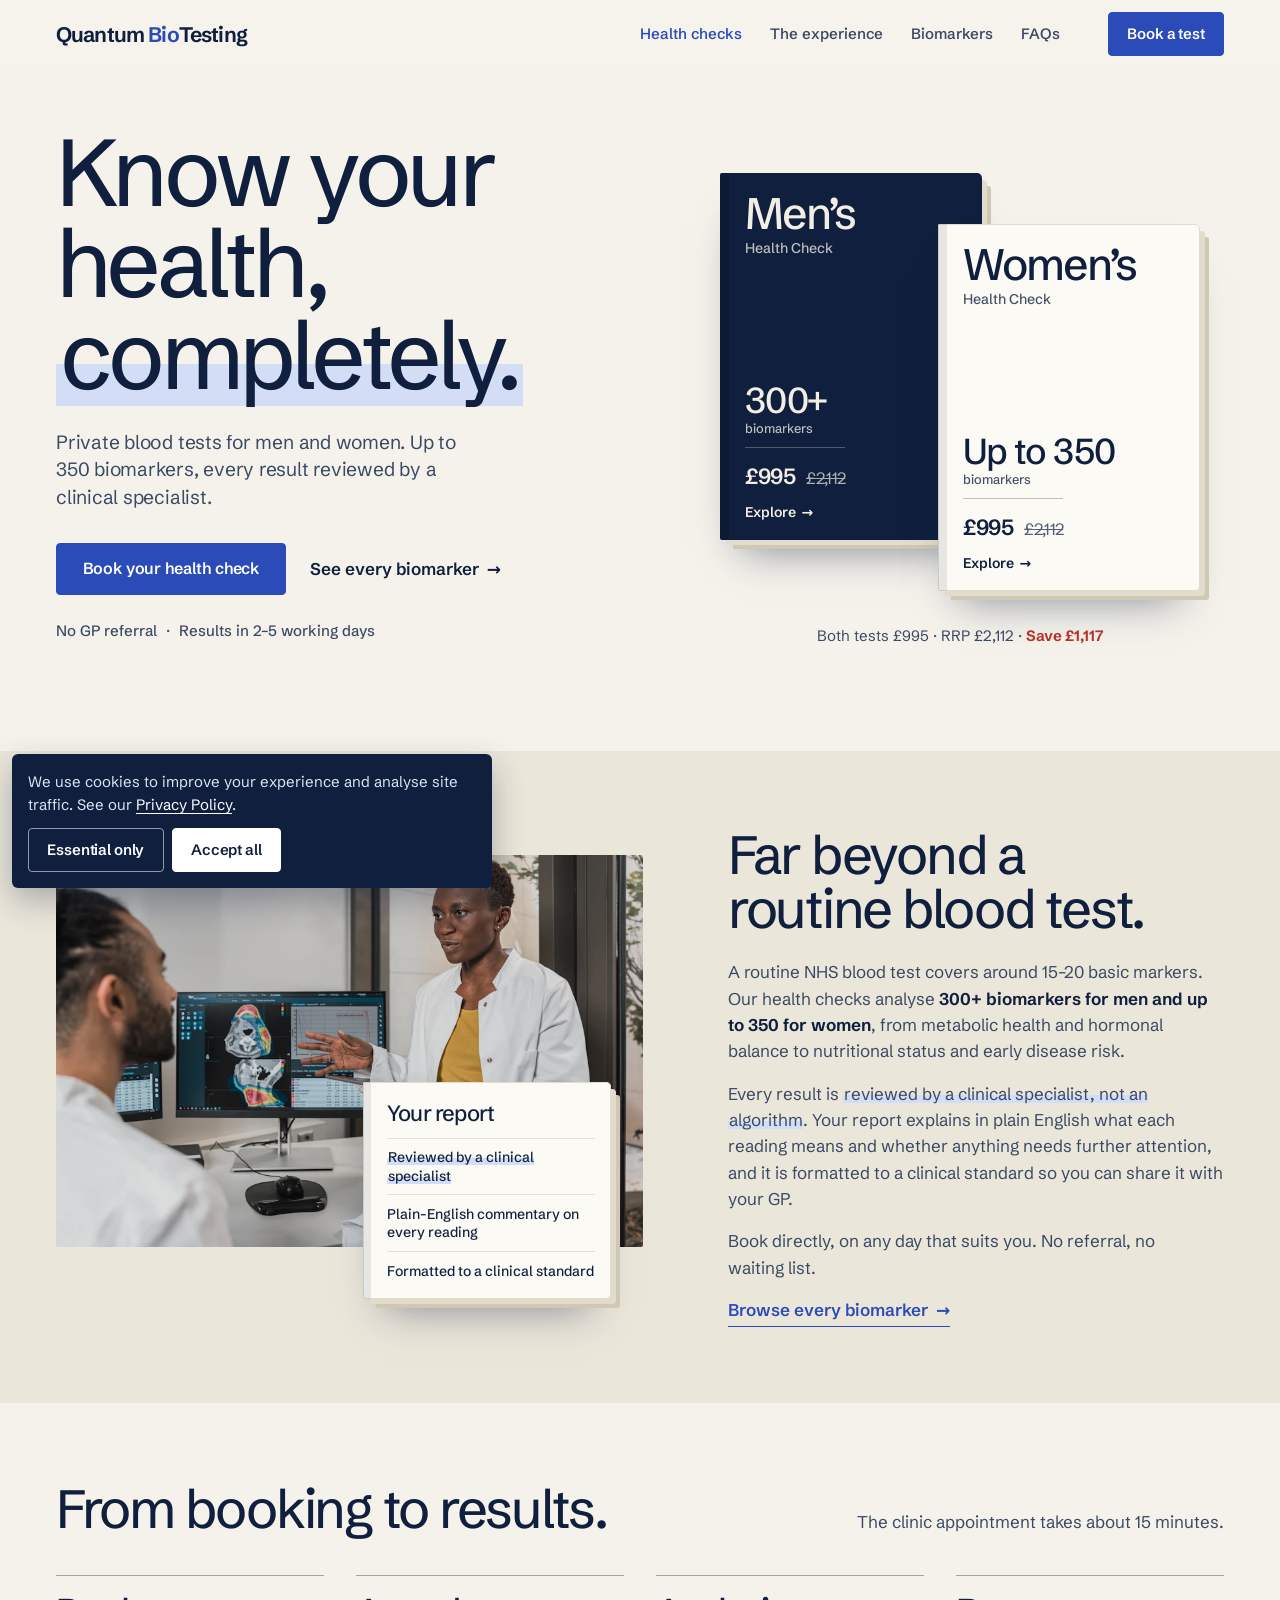
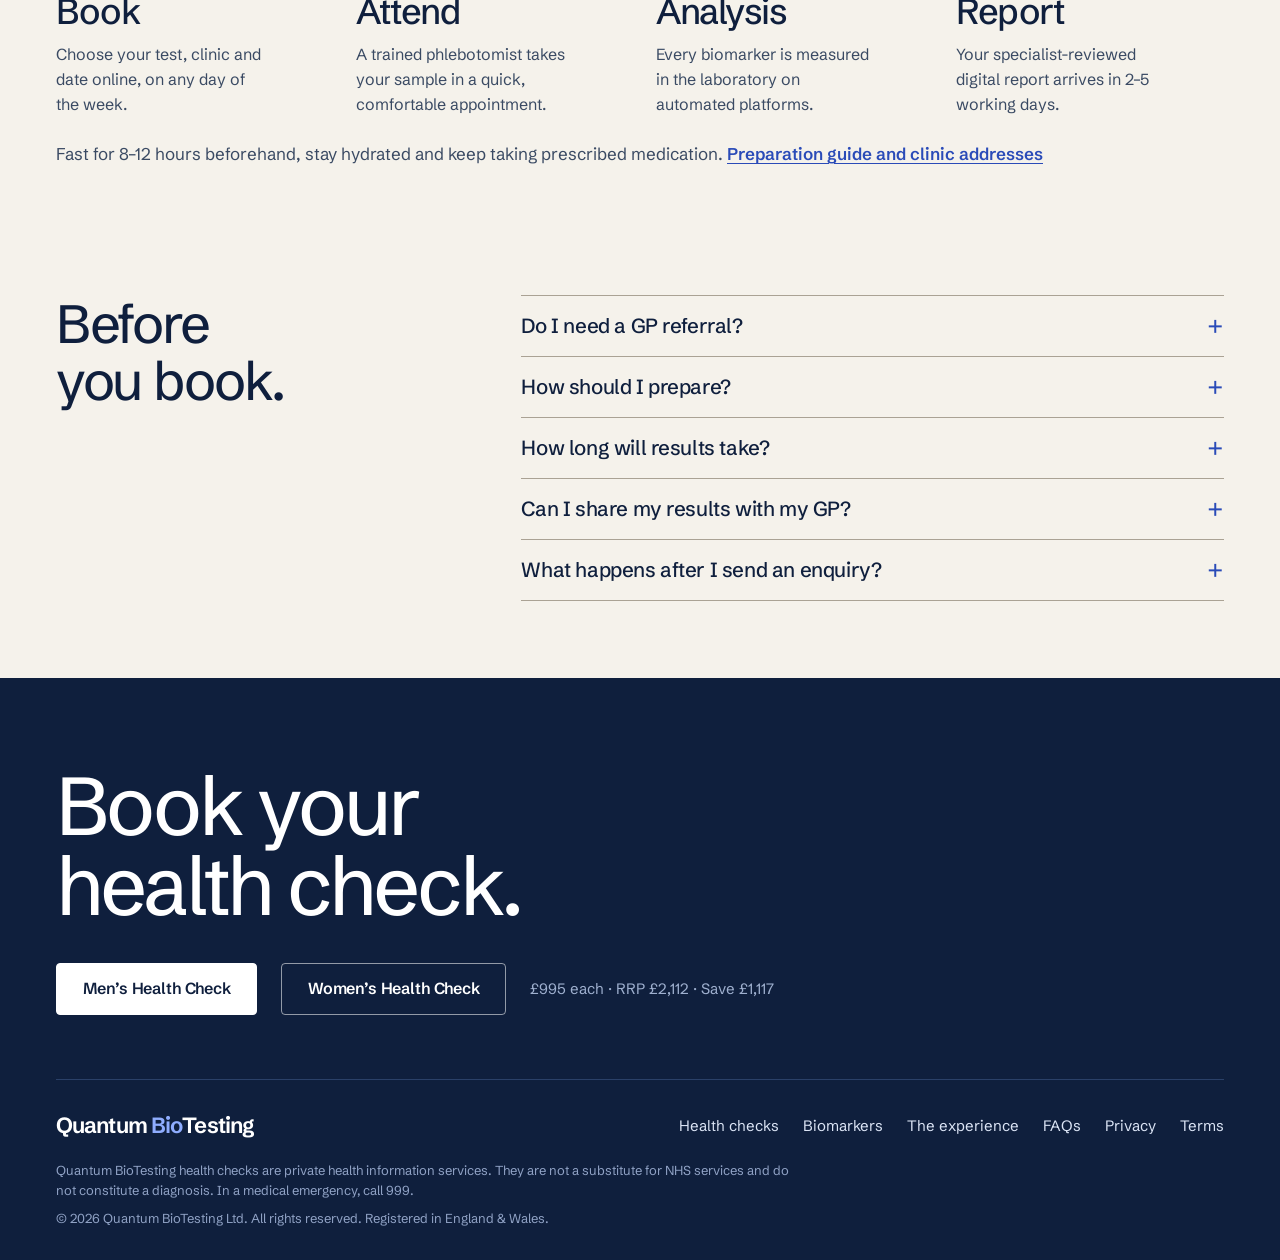
==== commit f75868a9: "Redo art direction: report-cover hero, warm paper, lighter type The previous direction (saturated du" ====
--- a/index.html
+++ b/index.html
@@ -104,7 +104,7 @@
     <a class="brand" href="#top" aria-label="Quantum BioTesting — home">Quantum&nbsp;<span>Bio</span>Testing</a>
     <nav class="nav" aria-label="Main" data-spy>
       <ul>
-        <li><a href="#tests">Health checks</a></li>
+        <li><a href="#top">Health checks</a></li>
         <li><a href="#experience">The experience</a></li>
         <li><a href="testing.html">Biomarkers</a></li>
         <li><a href="#faq">FAQs</a></li>
@@ -118,7 +118,7 @@
 </header>
 <div class="menu-panel" id="menu-panel">
   <nav aria-label="Main">
-    <a href="#tests">Health checks</a>
+    <a href="#top">Health checks</a>
     <a href="#experience">The experience</a>
     <a href="testing.html">Biomarkers</a>
     <a href="#faq">FAQs</a>
@@ -128,104 +128,54 @@
 
 <main id="main">
   <section class="hero" id="top" aria-labelledby="hero-title">
-    <div class="wrap">
+    <div class="wrap hero__grid">
       <div class="hero__copy">
-        <h1 id="hero-title">Know your health, <em>completely.</em></h1>
+        <h1 id="hero-title">Know your health, <mark>completely.</mark></h1>
         <p class="hero__lead">Private blood tests for men and women. Up to 350 biomarkers, every result reviewed by a clinical specialist.</p>
         <div class="hero__actions">
-          <a class="btn" href="#tests">Choose your test</a>
-          <p class="hero__price"><strong>£995</strong><s>RRP £2,112</s></p>
+          <button class="btn" type="button" data-book>Book your health check</button>
+          <a class="link" href="testing.html">See every biomarker</a>
         </div>
         <p class="hero__foot"><span>No GP referral</span><span>Results in 2–5 working days</span></p>
       </div>
-    </div>
-    <div class="photo hero__photo">
-      <img src="assets/images/sample-collection.webp" width="1200" height="801" fetchpriority="high" decoding="async" alt="A clinician applying a plaster to a patient’s arm after a blood sample">
+      <div class="stage" role="group" aria-label="Choose a health check">
+        <button class="sheet sheet--mens" type="button" data-details="mens" aria-haspopup="dialog" aria-label="Men’s Health Check, 300 plus biomarkers, £995. Explore details">
+          <span class="sheet__name">Men’s<small>Health Check</small></span>
+          <span class="sheet__count">300+<small>biomarkers</small></span>
+          <span class="sheet__price">£995 <s>£2,112</s></span>
+          <span class="sheet__go">Explore</span>
+        </button>
+        <button class="sheet sheet--womens" type="button" data-details="womens" aria-haspopup="dialog" aria-label="Women’s Health Check, up to 350 biomarkers, £995. Explore details">
+          <span class="sheet__name">Women’s<small>Health Check</small></span>
+          <span class="sheet__count">Up to 350<small>biomarkers</small></span>
+          <span class="sheet__price">£995 <s>£2,112</s></span>
+          <span class="sheet__go">Explore</span>
+        </button>
+        <p class="stage__caption">Both tests £995 · RRP £2,112 · <b>Save £1,117</b></p>
+      </div>
     </div>
   </section>
 
-  <section class="choose" id="tests" aria-labelledby="tests-title">
-    <div class="wrap choose__head">
-      <h2 id="tests-title">Choose your test.</h2>
-      <p>Two health checks, one appointment each. Both <strong>£995</strong> (RRP £2,112, save £1,117).</p>
-    </div>
-    <div class="switch" role="tablist" aria-label="Choose a health check">
-      <button type="button" role="tab" id="tab-mens" aria-selected="true" aria-controls="half-mens">Men’s</button>
-      <button type="button" role="tab" id="tab-womens" aria-selected="false" aria-controls="half-womens" tabindex="-1">Women’s</button>
-    </div>
-    <div class="canvas" data-active="mens">
-      <section class="half half--mens" id="half-mens" aria-labelledby="t-mens">
-        <h3 class="half__name" id="t-mens">Men’s<small>Health Check</small></h3>
-        <p class="half__count">300+ biomarkers</p>
-        <p class="half__line">Comprehensive men’s health panel, built for fast clinical insight. Results in 2–5 working days.</p>
-        <div class="half__buy">
-          <p class="price"><span class="price__now">£995</span><span class="price__sub"><s>RRP £2,112</s> · Save <b>£1,117</b></span></p>
-          <button class="btn btn--light" type="button" data-book="mens">Book Men’s test</button>
-        </div>
-        <details>
-          <summary>Explore details</summary>
-          <div class="half__more">
-            <p>A full-body health audit covering every major system, from cardiac and hormonal health to organ function, nutrition, immune markers and cancer screening indicators. Every result is reviewed by a clinical specialist, not an algorithm.</p>
-            <ul>
-              <li>In-clinic blood draw by a trained phlebotomist</li>
-              <li>Detailed digital report with plain-English commentary</li>
-              <li>Optional follow-up telephone consultation</li>
-              <li>Express results option, from as little as 2 hours</li>
-            </ul>
-            <a href="testing.html#mens">See all 11 categories</a>
-          </div>
-        </details>
-      </section>
-      <section class="half half--womens" id="half-womens" aria-labelledby="t-womens">
-        <h3 class="half__name" id="t-womens">Women’s<small>Health Check</small></h3>
-        <p class="half__count">Up to 350 biomarkers</p>
-        <p class="half__line">One of our most advanced health checks, designed for women. Private GP consultation and 6-month repeat test included.</p>
-        <div class="half__buy">
-          <p class="price"><span class="price__now">£995</span><span class="price__sub"><s>RRP £2,112</s> · Save <b>£1,117</b></span></p>
-          <button class="btn btn--light" type="button" data-book="womens">Book Women’s test</button>
-        </div>
-        <details>
-          <summary>Explore details</summary>
-          <div class="half__more">
-            <p>From hormone balance and heart health to stress, nutrition, tumour markers and more. Results in 4 working days, with full clinical specialist review before delivery.</p>
-            <ul>
-              <li>Private remote GP consultation to help you understand your results and plan next steps</li>
-              <li>6-month repeat test to track your progress</li>
-              <li>Personalised health report with recommendations for your results and goals</li>
-            </ul>
-            <a href="testing.html#womens">See the 27 health areas</a>
-          </div>
-        </details>
-      </section>
-    </div>
-    <div class="wrap">
-      <p class="choose__note">Submitting an enquiry does not confirm a booking. Payment is due on confirmation; see our <a href="terms.html">Terms &amp; Conditions</a> for cancellation and refunds. From time to time there may be temporary changes to the test menu, so please contact us to confirm availability for specific tests.</p>
-    </div>
-  </section>
-
   <section class="why" id="why" aria-labelledby="why-title">
-    <div class="wrap">
-      <div class="why__grid">
-        <div class="why__media">
-          <div class="photo why__image">
-            <img src="assets/images/report-review.webp" width="900" height="600" loading="lazy" decoding="async" alt="A clinician explaining results to a colleague on a computer screen">
-          </div>
-          <blockquote class="why__quote"><p>Every result reviewed by a clinical specialist, not an algorithm.</p></blockquote>
-        </div>
-        <div class="why__points">
-          <div>
-            <h2 id="why-title">Far beyond a routine blood test.</h2>
-            <p>A routine NHS blood test covers around 15–20 basic markers. Our health checks analyse 300+ biomarkers for men and up to 350 for women: metabolic health, hormonal balance, nutritional status and early disease risk.</p>
-            <a class="link link--u" href="testing.html">Browse every biomarker</a>
-          </div>
-          <div>
-            <h3>A report you can read.</h3>
-            <p>Plain-English commentary explains what each reading means and whether anything needs further attention. It is formatted to a clinical standard, so you can share it with your GP.</p>
-          </div>
-          <div>
-            <h3>No referral. No waiting list.</h3>
-            <p>Book directly, on any day that suits you, at a clinic near you.</p>
-          </div>
+    <div class="wrap why__grid">
+      <figure class="why__media">
+        <div class="photo why__photo">
+          <img src="assets/images/report-review.webp" width="900" height="600" loading="lazy" decoding="async" alt="A clinician explaining results to a colleague on a computer screen">
+        </div>
+        <div class="report" aria-hidden="true">
+          <p class="report__title">Your report</p>
+          <p><mark>Reviewed by a clinical specialist</mark></p>
+          <p>Plain-English commentary on every reading</p>
+          <p>Formatted to a clinical standard</p>
+        </div>
+      </figure>
+      <div>
+        <h2 id="why-title">Far beyond a routine blood test.</h2>
+        <div class="why__text">
+          <p>A routine NHS blood test covers around 15–20 basic markers. Our health checks analyse <strong>300+ biomarkers for men and up to 350 for women</strong>, from metabolic health and hormonal balance to nutritional status and early disease risk.</p>
+          <p>Every result is <mark>reviewed by a clinical specialist, not an algorithm</mark>. Your report explains in plain English what each reading means and whether anything needs further attention, and it is formatted to a clinical standard so you can share it with your GP.</p>
+          <p>Book directly, on any day that suits you. No referral, no waiting list.</p>
+          <a class="link link--u" href="testing.html">Browse every biomarker</a>
         </div>
       </div>
     </div>
@@ -260,25 +210,23 @@
     </div>
   </section>
 
-  <section class="close on-deep" aria-labelledby="close-title">
-  <div class="wrap">
-    <h2 id="close-title">Book your health check.</h2>
-    <div class="close__row">
-      <button class="btn btn--light" type="button" data-book="mens">Men’s Health Check</button>
-      <button class="btn btn--ghost-light" type="button" data-book="womens">Women’s Health Check</button>
-      <p>£995 each · RRP £2,112 · Save £1,117</p>
-    </div>
-  </div>
-</section>
 </main>
 
 <footer class="site-footer">
   <div class="wrap">
+    <div class="close">
+      <h2>Book your health check.</h2>
+      <div class="close__row">
+        <button class="btn btn--light" type="button" data-book="mens">Men’s Health Check</button>
+        <button class="btn btn--ghost-light" type="button" data-book="womens">Women’s Health Check</button>
+        <p>£995 each · RRP £2,112 · Save £1,117</p>
+      </div>
+    </div>
     <div class="footer__row">
       <!-- Logo slot: typographic stand-in until the official logo file is supplied; replace the link content with an <img> of the logo. -->
     <a class="brand" href="index.html" aria-label="Quantum BioTesting — home">Quantum&nbsp;<span>Bio</span>Testing</a>
       <nav class="footer__nav" aria-label="Footer">
-        <a href="index.html#tests">Health checks</a>
+        <a href="index.html#top">Health checks</a>
         <a href="testing.html">Biomarkers</a>
         <a href="index.html#experience">The experience</a>
         <a href="index.html#faq">FAQs</a>
@@ -292,6 +240,48 @@
     </div>
   </div>
 </footer>
+<dialog class="dialog drawer" id="details-mens" aria-labelledby="dt-mens">
+  <div class="dialog__head">
+    <h2 id="dt-mens">Men’s Health Check</h2>
+    <button class="dialog__close" type="button" data-close aria-label="Close details"><svg viewBox="0 0 20 20" fill="none" stroke="currentColor" stroke-width="1.8" stroke-linecap="round" aria-hidden="true"><path d="M4 4l12 12M16 4L4 16"/></svg></button>
+  </div>
+  <div class="dialog__body">
+    <div class="detail">
+      <p class="detail__meta"><span>300+ biomarkers</span><span>11 clinical categories</span><span>Results in 2–5 working days</span></p>
+      <p>Comprehensive men’s health panel, built for fast clinical insight.</p>
+      <p>A full-body health audit covering every major system, from cardiac and hormonal health to organ function, nutrition, immune markers and cancer screening indicators. Every result is reviewed by a clinical specialist, not an algorithm.</p>
+      <h3>Included</h3>
+      <ul><li>In-clinic blood draw by a trained phlebotomist</li><li>Detailed digital report with plain-English commentary</li><li>Optional follow-up telephone consultation</li><li>Express results option, from as little as 2 hours</li></ul>
+      <a class="link link--u" href="testing.html#mens" style="justify-self:start">See all 11 categories</a>
+      <p class="note" style="margin-top:0">From time to time there may be temporary changes to the test menu. Please contact us to confirm availability for specific tests.</p>
+    </div>
+  </div>
+  <div class="dialog__foot">
+    <p class="detail__price" style="flex-basis:100%"><b>£995</b><s>RRP £2,112</s><span>Save £1,117</span></p>
+    <button class="btn" type="button" data-book="mens">Book Men’s Health Check</button>
+  </div>
+</dialog>
+<dialog class="dialog drawer" id="details-womens" aria-labelledby="dt-womens">
+  <div class="dialog__head">
+    <h2 id="dt-womens">Women’s Health Check</h2>
+    <button class="dialog__close" type="button" data-close aria-label="Close details"><svg viewBox="0 0 20 20" fill="none" stroke="currentColor" stroke-width="1.8" stroke-linecap="round" aria-hidden="true"><path d="M4 4l12 12M16 4L4 16"/></svg></button>
+  </div>
+  <div class="dialog__body">
+    <div class="detail">
+      <p class="detail__meta"><span>Up to 350 biomarkers</span><span>27 health areas</span><span>Results in 4 working days</span></p>
+      <p>One of our most advanced health checks, designed specifically for women.</p>
+      <p>From hormone balance and heart health to stress, nutrition, tumour markers and more, with full clinical specialist review before delivery.</p>
+      <h3>Included</h3>
+      <ul><li>Private remote GP consultation to help you understand your results and plan next steps</li><li>6-month repeat test to track your progress</li><li>Personalised health report with recommendations for your results and goals</li></ul>
+      <a class="link link--u" href="testing.html#womens" style="justify-self:start">See the 27 health areas</a>
+      <p class="note" style="margin-top:0">From time to time there may be temporary changes to the test menu. Please contact us to confirm availability for specific tests.</p>
+    </div>
+  </div>
+  <div class="dialog__foot">
+    <p class="detail__price" style="flex-basis:100%"><b>£995</b><s>RRP £2,112</s><span>Save £1,117</span></p>
+    <button class="btn" type="button" data-book="womens">Book Women’s Health Check</button>
+  </div>
+</dialog>
 <dialog class="dialog" id="booking" aria-labelledby="bk-title">
   <div class="dialog__head" data-chrome>
     <div>
--- a/assets/css/site.css
+++ b/assets/css/site.css
@@ -16,18 +16,18 @@
   /* Colour. No logo file has been supplied to the repository yet, so these are
      carried over from the previous site's navy / blue / red. Re-derive the
      six brand values below from the logo when it arrives. */
-  --c-deep: #0a1d3d;      /* navy field, headings on paper */
-  --c-deep-2: #12294f;
-  --c-brand: #1d4fd6;     /* cobalt field, links, primary buttons */
-  --c-brand-h: #163fb0;
-  --c-sky: #d8e3fb;       /* tint on paper */
-  --c-signal: #d7333f;    /* the one warm accent; saving figure only */
-
-  --c-ink: #0a1d3d;
+  --c-deep: #0f1f3d;      /* ink navy: headings, report cover, footer */
+  --c-deep-2: #1a2f57;
+  --c-brand: #2a4bb8;     /* ultramarine: actions, links */
+  --c-brand-h: #203a94;
+  --c-sky: #d3def6;       /* highlighter / tint on paper */
+  --c-signal: #b8322a;    /* the one warm accent: the saving figure */
+
+  --c-ink: #0f1f3d;
   --c-ink-2: #3a4a63;
-  --c-ink-3: #4d5d75;
-  --c-surface: #f6f3ed;   /* paper */
-  --c-muted: #ece7dd;     /* paper, one step down */
+  --c-ink-3: #46566e;
+  --c-surface: #f5f2eb;   /* paper */
+  --c-muted: #ebe6da;     /* paper, one step down */
   --c-border: #d8d2c5;
   --c-border-strong: #aaa294;
   --c-ok: #1d6b47;
@@ -66,7 +66,7 @@
 }
 [hidden] { display: none !important; }
 img { max-width: 100%; height: auto; display: block; }
-h1, h2, h3, h4 { margin: 0; font-family: var(--f); font-weight: 600; line-height: 1.04; letter-spacing: -0.035em; color: var(--c-deep); text-wrap: balance; }
+h1, h2, h3, h4 { margin: 0; font-family: var(--f); font-weight: 500; line-height: 1.06; letter-spacing: -0.03em; color: var(--c-deep); text-wrap: balance; }
 p { margin: 0; text-wrap: pretty; }
 ul, ol { margin: 0; padding: 0; list-style: none; }
 dl, dd, figure { margin: 0; }
@@ -76,6 +76,7 @@
 button { cursor: pointer; }
 table { border-collapse: collapse; width: 100%; }
 :focus-visible { outline: 3px solid var(--c-focus); outline-offset: 3px; border-radius: 2px; }
+.field {}
 .on-deep :focus-visible, .cookie :focus-visible { outline-color: #fff; }
 .skip-link { position: absolute; left: var(--s-4); top: -4rem; z-index: 100; background: var(--c-deep); color: #fff; padding: var(--s-3) var(--s-4); border-radius: var(--radius); text-decoration: none; }
 .skip-link:focus { top: var(--s-3); }
@@ -146,150 +147,149 @@
 }
 @media (max-width: 25em) { .hide-sm { display: none; } .brand { font-size: 1rem; } .site-header .btn--sm { padding-inline: 0.9rem; } }
 
-/* ---- Photography: brand-tinted, swap the <img> freely ------------------- */
-.photo { position: relative; overflow: hidden; background: var(--c-brand); isolation: isolate; }
-.photo img { width: 100%; height: 100%; object-fit: cover; object-position: var(--pos, 50% 50%); filter: grayscale(1) contrast(1.08) brightness(1.05); mix-blend-mode: luminosity; }
-.photo::after { content: ""; position: absolute; inset: 0; background: linear-gradient(180deg, transparent 55%, rgba(10, 29, 61, 0.55)); pointer-events: none; }
-.photo--plain img { filter: none; mix-blend-mode: normal; }
-.photo--plain::after { display: none; }
-
-/* ---- Home: hero --------------------------------------------------------- */
-.hero { position: relative; z-index: 2; }
-.hero__copy { padding-block: clamp(2rem, 6vw, 5.5rem) clamp(2.5rem, 5vw, 4rem); max-width: 62rem; }
-.hero h1 { font-size: clamp(3.4rem, 9.4vw, 8.5rem); font-weight: 620; line-height: 0.92; letter-spacing: -0.055em; }
-.hero h1 em { font-style: normal; color: var(--c-brand); }
-.hero__lead { margin-top: clamp(1.25rem, 2.5vw, 2rem); max-width: 27rem; font-size: clamp(1.1875rem, 1.6vw, 1.4375rem); line-height: 1.4; letter-spacing: -0.015em; color: var(--c-ink-2); }
-.hero__actions { display: flex; flex-wrap: wrap; align-items: center; gap: var(--s-3) var(--s-6); margin-top: var(--s-6); }
-.hero__price { font-size: 1rem; color: var(--c-ink-2); }
-.hero__price strong { color: var(--c-deep); font-size: 1.375rem; font-weight: 650; letter-spacing: -0.03em; margin-right: 0.35em; }
-.hero__price s { color: var(--c-ink-3); }
-.hero__foot { margin-top: clamp(2rem, 4vw, 3.25rem); font-size: 0.9375rem; font-weight: 550; color: var(--c-ink-2); display: flex; flex-wrap: wrap; gap: var(--s-1) var(--s-5); }
-.hero__foot span::before { content: ""; display: inline-block; width: 0.4rem; height: 0.4rem; margin-right: 0.6rem; border-radius: 50%; background: var(--c-brand); vertical-align: 0.12em; }
-.hero__photo { position: relative; aspect-ratio: 5 / 4; margin: 0 0 -3rem; z-index: 3; --pos: 45% 35%; }
+/* ---- The highlighter: a clinician's mark on a report -------------------- */
+mark, .hl {
+  background: linear-gradient(transparent 58%, var(--c-sky) 58% 94%, transparent 94%);
+  color: inherit; padding-inline: 0.04em; -webkit-box-decoration-break: clone; box-decoration-break: clone;
+}
+
+/* ---- Photography: natural colour, frames crop whatever is inside --------- */
+.photo { position: relative; overflow: hidden; background: var(--c-muted); border-radius: 2px; }
+.photo img { width: 100%; height: 100%; object-fit: cover; object-position: var(--pos, 50% 50%); }
+.caption { margin-top: var(--s-2); font-size: 0.875rem; color: var(--c-ink-3); }
+
+/* ---- Home: hero (the two tests as bound reports) ------------------------ */
+.hero { padding-block: clamp(1.75rem, 4.5vw, 4rem) clamp(2.75rem, 6vw, 5rem); }
+.hero__grid { display: grid; grid-template-columns: minmax(0, 1fr); gap: clamp(2.5rem, 6vw, 4rem); align-items: center; }
+.hero__copy { min-width: 0; }
+.hero h1 { font-size: clamp(2.75rem, 13.6vw, 5.5rem); font-weight: 450; line-height: 0.97; letter-spacing: -0.048em; }
+.hero__lead { margin-top: clamp(1.25rem, 2.5vw, 1.75rem); max-width: 28rem; font-size: clamp(1.1875rem, 1.5vw, 1.375rem); line-height: 1.42; letter-spacing: -0.012em; color: var(--c-ink-2); }
+.hero__actions { display: flex; flex-wrap: wrap; align-items: center; gap: var(--s-3) var(--s-5); margin-top: var(--s-6); }
+.hero__foot { margin-top: var(--s-5); font-size: 0.9375rem; font-weight: 500; color: var(--c-ink-2); }
+.hero__foot span + span::before { content: "\00b7"; margin: 0 0.6em; color: var(--c-ink-3); }
+
+.stage { position: relative; display: flex; justify-content: center; align-items: flex-start; padding: var(--s-4) var(--s-5) var(--s-5) 0; isolation: isolate; }
+.sheet {
+  --w: clamp(9rem, 40vw, 17.5rem);
+  position: relative; isolation: isolate; display: flex; flex-direction: column; width: var(--w); aspect-ratio: 5 / 7;
+  padding: 1.2rem 1rem 1rem 1.55rem; text-align: left; border: 0; border-radius: 2px 5px 5px 2px; cursor: pointer;
+  transition: transform 450ms var(--ease), box-shadow 450ms var(--ease);
+  box-shadow: 6px 6px 0 -1px #e2dccd, 11px 11px 0 -2px #cfc8b5, 0 30px 40px -22px rgba(15, 31, 61, .55);
+}
+.sheet::before { content: ""; position: absolute; left: 0; top: 0; bottom: 0; width: 0.55rem; background: rgba(0, 0, 0, .16); border-radius: 2px 0 0 2px; }
+.sheet:hover { transform: translateY(-8px); }
+.sheet--mens { background: var(--c-deep); color: #f2eee4; z-index: 1; }
+.sheet--womens { background: #fcfaf5; color: var(--c-deep); margin-left: clamp(-2.75rem, -5vw, -1.25rem); margin-top: clamp(1.75rem, 4vw, 3.25rem); z-index: 2; box-shadow: inset 0 0 0 1px #e2dccd, 6px 6px 0 -1px #e2dccd, 11px 11px 0 -2px #cfc8b5, 0 30px 40px -22px rgba(15, 31, 61, .5); }
+.sheet--womens::before { background: rgba(15, 31, 61, .09); }
+.sheet__name { font-size: clamp(1.6rem, 4.6vw, 2.75rem); font-weight: 500; line-height: 0.98; letter-spacing: -0.045em; }
+.sheet__name small { display: block; margin-top: 0.5em; font-size: clamp(0.8125rem, 1.1vw, 0.9375rem); font-weight: 500; letter-spacing: 0; opacity: 0.78; }
+.sheet__count { margin-top: auto; font-size: clamp(1.5rem, 3.2vw, 2.25rem); font-weight: 500; line-height: 1; letter-spacing: -0.04em; }
+.sheet__count small { display: block; margin-top: 0.35em; font-size: clamp(0.75rem, 1vw, 0.875rem); font-weight: 500; letter-spacing: 0; opacity: 0.78; }
+.sheet__price { display: flex; align-items: baseline; gap: 0.5em; margin-top: var(--s-3); padding-top: var(--s-3); border-top: 1px solid currentColor; border-top-color: color-mix(in srgb, currentColor 28%, transparent); font-size: clamp(1.125rem, 2vw, 1.375rem); font-weight: 600; letter-spacing: -0.03em; }
+.sheet__price s { font-size: 0.75em; font-weight: 400; opacity: 0.7; }
+.sheet__go { display: inline-flex; align-items: center; gap: 0.4em; margin-top: var(--s-2); font-size: 0.875rem; font-weight: 600; }
+.sheet__go::after { content: "\2192"; transition: transform var(--t-med) var(--ease); }
+.sheet:hover .sheet__go::after { transform: translateX(4px); }
+.stage__caption { position: absolute; left: 0; right: var(--s-5); bottom: -0.25rem; text-align: center; font-size: 0.9375rem; color: var(--c-ink-2); }
+.stage__caption b { color: var(--c-signal); font-weight: 650; }
+.stage { padding-bottom: 3.25rem; }
+
 @media (min-width: 62em) {
-  .hero__photo { position: absolute; top: 0; right: 0; width: min(38vw, 36rem); aspect-ratio: auto; height: calc(100% + 9.5rem); margin: 0; --pos: 40% 40%; }
-  .hero h1 { font-size: clamp(5rem, 8vw, 8rem); }
-  .hero__copy { max-width: calc(100% - min(38vw, 36rem) - 1rem); min-height: clamp(30rem, 70svh, 40rem); display: flex; flex-direction: column; justify-content: center; padding-bottom: clamp(3rem, 6vw, 5.5rem); }
-}
-
-/* ---- Home: the choice (one canvas, two halves) -------------------------- */
-.choose { background: var(--c-deep); color: #c9d6ee; padding-top: clamp(3.25rem, 6vw, 5.5rem); position: relative; }
-.choose__head { display: grid; gap: var(--s-4); padding-bottom: clamp(1.75rem, 4vw, 3rem); }
-.choose__head h2 { font-size: clamp(2.5rem, 5.6vw, 4.75rem); color: #fff; max-width: 10ch; }
-.choose__head p { font-size: 1rem; max-width: 18rem; color: #c9d6ee; }
-.choose__head p strong { color: #fff; }
-.switch { display: flex; margin: 0 var(--gutter) var(--s-4); border: 1.5px solid rgba(255,255,255,.35); border-radius: var(--radius); padding: 3px; }
-.switch button { flex: 1; min-height: 3rem; background: transparent; border: 0; border-radius: 2px; color: #fff; font-weight: 600; font-size: 1.0625rem; letter-spacing: -0.02em; }
-.switch button[aria-selected="true"] { background: #fff; color: var(--c-deep); }
-.canvas { display: grid; }
-.half { padding: clamp(1.75rem, 4vw, 3.5rem) var(--gutter) clamp(2rem, 4vw, 3.5rem); color: #fff; }
-.half--mens { background: var(--c-deep-2); }
-.half--womens { background: var(--c-brand); }
-.half__name { font-size: clamp(3.5rem, 8.4vw, 7.75rem); font-weight: 620; line-height: 0.9; letter-spacing: -0.055em; color: #fff; }
-.half__name small { display: block; margin-top: 0.3em; font-size: clamp(1.125rem, 1.6vw, 1.375rem); font-weight: 500; letter-spacing: -0.02em; line-height: 1.2; opacity: 0.85; }
-.half__count { margin-top: var(--s-6); font-size: clamp(1.5rem, 2.6vw, 2.25rem); font-weight: 600; letter-spacing: -0.035em; color: #fff; }
-.half__line { margin-top: var(--s-2); max-width: 24rem; min-height: 4.7em; font-size: 1.0625rem; color: rgba(255,255,255,.86); }
-.half__buy { display: flex; flex-wrap: wrap; align-items: end; gap: var(--s-4) var(--s-6); margin-top: var(--s-6); }
-.price { font-variant-numeric: proportional-nums; }
-.price__now { display: block; font-size: clamp(2.75rem, 4.4vw, 3.75rem); font-weight: 620; line-height: 1; letter-spacing: -0.05em; color: #fff; }
-.price__sub { display: block; margin-top: 0.4rem; font-size: 0.9375rem; color: #fff; }
-.price__sub b { color: #fff; font-weight: 650; }
-.half .btn { min-width: 11.5rem; }
-.half details { margin-top: var(--s-5); }
-.half summary { display: inline-flex; align-items: center; gap: var(--s-2); min-height: 2.75rem; cursor: pointer; list-style: none; font-weight: 600; color: #fff; border-bottom: 1.5px solid rgba(255,255,255,.55); padding-bottom: 2px; }
-.half summary::-webkit-details-marker { display: none; }
-.half summary::after { content: "+"; font-weight: 500; font-size: 1.25rem; line-height: 1; }
-.half details[open] summary::after { content: "\2212"; }
-.half__more { padding-top: var(--s-4); max-width: 28rem; display: grid; gap: var(--s-3); font-size: 1rem; color: rgba(255,255,255,.9); }
-.half__more ul { display: grid; gap: var(--s-2); }
-.half__more li { padding-left: 1.1rem; position: relative; }
-.half__more li::before { content: ""; position: absolute; left: 0; top: 0.7em; width: 0.5rem; height: 2px; background: #fff; opacity: 0.7; }
-.half__more a { color: #fff; font-weight: 600; }
-.choose__note { padding-block: var(--s-5); font-size: 0.875rem; color: #9fb3d6; }
-.choose__note a { color: #fff; }
-
+  .hero h1 { font-size: clamp(3.25rem, 7.4vw, 6.5rem); }
+  .hero__grid { grid-template-columns: minmax(0, 1.1fr) minmax(0, 0.9fr); gap: var(--s-7); }
+  .hero__copy { padding-bottom: 2rem; }
+}
+
+/* ---- Home: why Quantum --------------------------------------------------- */
+.why { background: var(--c-muted); padding-block: clamp(2.75rem, 6vw, 5.5rem); }
+.why__grid { display: grid; gap: var(--s-6); align-items: start; }
+.why__media { position: relative; padding-bottom: 3.25rem; margin-right: 0.5rem; }
+.why__photo { aspect-ratio: 3 / 2; --pos: 62% 40%; }
+.report { position: absolute; right: clamp(0.5rem, 3vw, 2rem); bottom: 0; width: clamp(11.5rem, 46%, 15.5rem); padding: 1.1rem 1rem 0.6rem 1.5rem; background: #fcfaf5; color: var(--c-deep); border-radius: 2px 5px 5px 2px; box-shadow: inset 0 0 0 1px #e2dccd, 6px 6px 0 -1px #e2dccd, 11px 11px 0 -2px #cfc8b5, 0 30px 40px -22px rgba(15, 31, 61, .5); }
+.report::before { content: ""; position: absolute; left: 0; top: 0; bottom: 0; width: 0.5rem; background: rgba(15, 31, 61, .09); border-radius: 2px 0 0 2px; }
+.report p { padding-block: 0.6rem; border-top: 1px solid #e4dfd2; font-size: 0.875rem; line-height: 1.3; font-weight: 500; }
+.report .report__title { padding-top: 0; border-top: 0; font-size: 1.375rem; font-weight: 500; letter-spacing: -0.04em; }
+.why h2 { font-size: clamp(2rem, 4.2vw, 3.5rem); font-weight: 450; letter-spacing: -0.042em; line-height: 1; max-width: 14ch; }
+.why__text { display: grid; gap: var(--s-4); margin-top: var(--s-5); max-width: 33rem; color: var(--c-ink-2); }
+.why__text strong { color: var(--c-deep); font-weight: 650; }
+.why__text .link { color: var(--c-brand); justify-self: start; }
+@media (max-width: 39.99em) {
+  .why__media { padding-bottom: 0.75rem; margin-right: 0.75rem; }
+  .report { position: relative; right: auto; bottom: auto; width: min(15.5rem, 78%); margin: -2.25rem 0 0 auto; }
+}
+@media (min-width: 62em) {
+  .why__grid { grid-template-columns: minmax(0, 6fr) minmax(0, 5fr); column-gap: clamp(3rem, 6vw, 6rem); align-items: center; }
+}
+
+/* ---- Home: the experience ------------------------------------------------ */
+.flow { padding-block: clamp(2.75rem, 6vw, 5rem) clamp(2.5rem, 5vw, 4rem); }
+.flow__head { display: flex; flex-wrap: wrap; align-items: baseline; justify-content: space-between; gap: var(--s-2) var(--s-6); }
+.flow__head h2 { font-size: clamp(2rem, 4.2vw, 3.5rem); font-weight: 450; letter-spacing: -0.042em; }
+.flow__head p { color: var(--c-ink-2); }
+.steps { display: grid; gap: 0; margin-top: clamp(1.5rem, 3vw, 2.5rem); }
+.step { display: grid; grid-template-columns: 7rem 1fr; gap: var(--s-3) var(--s-4); align-items: baseline; padding-block: var(--s-4); border-top: 1px solid var(--c-border-strong); }
+.step h3 { font-size: clamp(1.5rem, 5.5vw, 2rem); font-weight: 500; letter-spacing: -0.04em; }
+.step p { color: var(--c-ink-2); font-size: 1rem; }
+.flow__more { margin-top: var(--s-5); color: var(--c-ink-2); }
+.flow__more a { font-weight: 600; }
 @media (min-width: 52em) {
-  .switch { display: none; }
-  .canvas { grid-template-columns: 1fr 1fr; }
-  .half { padding-inline: 0; }
-  .half--mens { padding-left: max(var(--gutter), calc((100vw - var(--max)) / 2 + var(--gutter))); padding-right: clamp(1.5rem, 4vw, 3.5rem); }
-  .half--womens { padding-right: max(var(--gutter), calc((100vw - var(--max)) / 2 + var(--gutter))); padding-left: clamp(1.5rem, 4vw, 3.5rem); }
-}
-@media (max-width: 51.99em) {
-  .half__line { min-height: 0; }
-  .js .canvas[data-active="mens"] .half--womens, .js .canvas[data-active="womens"] .half--mens { display: none; }
-  .half__name { font-size: clamp(3.5rem, 19vw, 5.5rem); }
-  .half__count { margin-top: var(--s-5); }
-}
-
-/* ---- Home: what makes it different ------------------------------------- */
-.why { position: relative; padding-block: clamp(3.5rem, 8vw, 7rem); overflow: clip; }
-.why__grid { display: grid; gap: var(--s-7); align-items: center; }
-.why__image { position: relative; margin-inline: calc(-1 * var(--gutter)); aspect-ratio: 4 / 3.4; --pos: 55% 40%; }
-.why__quote { position: relative; margin: -2.75rem var(--gutter) 0 var(--gutter); padding: var(--s-5); background: var(--c-brand); color: #fff; z-index: 2; max-width: 24rem; }
-.why__quote p { font-size: clamp(1.375rem, 2.2vw, 1.75rem); font-weight: 600; line-height: 1.12; letter-spacing: -0.035em; }
-.why__points { display: grid; gap: var(--s-6); }
-.why__points h2, .why__points h3 { font-size: clamp(1.75rem, 3.2vw, 2.75rem); line-height: 1.04; }
-.why__points p { margin-top: var(--s-2); max-width: 30rem; color: var(--c-ink-2); }
-.why__points .link { margin-top: var(--s-3); color: var(--c-brand); }
-@media (min-width: 62em) {
-  .why__grid { grid-template-columns: minmax(0, 5fr) minmax(0, 6fr); column-gap: clamp(3rem, 7vw, 7rem); }
-  .why__image { margin-inline: 0; margin-left: calc(-1 * max(var(--gutter), (100vw - var(--max)) / 2 + var(--gutter))); aspect-ratio: 4 / 5; }
-  .why__quote { position: absolute; right: -4rem; bottom: 3rem; margin: 0; max-width: 18.5rem; }
-  .why__media { position: relative; }
-  .why__points { gap: var(--s-7); }
-}
-
-/* ---- Home: the experience ---------------------------------------------- */
-.flow { padding-block: clamp(2.5rem, 6vw, 5rem) clamp(3rem, 6vw, 5.5rem); background: var(--c-muted); }
-.flow__head { display: flex; flex-wrap: wrap; align-items: baseline; justify-content: space-between; gap: var(--s-2) var(--s-6); }
-.flow__head h2 { font-size: clamp(2rem, 4.2vw, 3.5rem); }
-.flow__head p { color: var(--c-ink-2); max-width: 24rem; }
-.steps { display: grid; gap: var(--s-4); margin-top: clamp(1.75rem, 3vw, 2.75rem); }
-.step { display: grid; grid-template-columns: 6.25rem 1fr; gap: var(--s-4); align-items: baseline; padding-top: var(--s-4); border-top: 1.5px solid var(--c-deep); }
-.step h3 { font-size: clamp(1.625rem, 6.6vw, 2.25rem); letter-spacing: -0.04em; }
-.step p { color: var(--c-ink-2); font-size: 1rem; grid-column: 2; margin-top: calc(-1 * var(--s-2)); }
-@media (min-width: 52em) {
-  .steps { grid-template-columns: repeat(4, minmax(0, 1fr)); gap: var(--s-5); align-items: start; }
-  .step { display: block; border-top: 0; padding-top: 0; }
-  .step h3 { font-size: clamp(2rem, 3.6vw, 3.25rem); padding-top: var(--s-3); border-top: 1.5px solid var(--c-deep); }
+  .steps { grid-template-columns: repeat(4, minmax(0, 1fr)); column-gap: var(--s-6); }
+  .step { display: block; padding-block: var(--s-4) 0; }
+  .step h3 { font-size: clamp(1.75rem, 2.8vw, 2.5rem); }
   .step p { margin-top: var(--s-3); max-width: 15rem; }
-  .step:nth-child(2) { margin-top: 1.25rem; }
-  .step:nth-child(3) { margin-top: 2.5rem; }
-  .step:nth-child(4) { margin-top: 3.75rem; }
-}
-.flow__more { margin-top: var(--s-6); font-size: 1rem; color: var(--c-ink-2); }
-.flow__more a { font-weight: 600; }
-
-/* ---- Home: questions ---------------------------------------------------- */
-.ask { padding-block: clamp(3rem, 7vw, 6rem); }
-.ask__grid { display: grid; gap: var(--s-6); }
-.ask h2 { font-size: clamp(2.25rem, 4.6vw, 4rem); max-width: 9ch; }
+}
+
+/* ---- Home: questions ----------------------------------------------------- */
+.ask { padding-block: clamp(2.5rem, 5vw, 4.5rem) clamp(3rem, 6vw, 5.5rem); }
+.ask__grid { display: grid; gap: var(--s-5); }
+.ask h2 { font-size: clamp(2rem, 4.2vw, 3.5rem); font-weight: 450; letter-spacing: -0.042em; max-width: 9ch; }
 @media (min-width: 62em) { .ask__grid { grid-template-columns: minmax(0, 4fr) minmax(0, 7fr); gap: var(--s-8); } }
-.faq { border-top: 1.5px solid var(--c-deep); }
+.faq { border-top: 1px solid var(--c-border-strong); }
 .faq details { border-bottom: 1px solid var(--c-border-strong); }
-.faq summary { display: flex; align-items: center; justify-content: space-between; gap: var(--s-4); min-height: 3.75rem; padding: var(--s-3) 0; cursor: pointer; list-style: none; font-size: clamp(1.125rem, 1.6vw, 1.3125rem); font-weight: 580; letter-spacing: -0.02em; color: var(--c-deep); line-height: 1.25; }
+.faq summary { display: flex; align-items: center; justify-content: space-between; gap: var(--s-4); min-height: 3.75rem; padding: var(--s-3) 0; cursor: pointer; list-style: none; font-size: clamp(1.125rem, 1.6vw, 1.3125rem); font-weight: 500; letter-spacing: -0.02em; color: var(--c-deep); line-height: 1.25; }
 .faq summary::-webkit-details-marker { display: none; }
-.faq summary::after { content: "+"; flex: none; font-size: 1.625rem; font-weight: 400; line-height: 1; color: var(--c-brand); transition: transform var(--t-med) var(--ease); }
+.faq summary::after { content: "+"; flex: none; font-size: 1.625rem; font-weight: 300; line-height: 1; color: var(--c-brand); transition: transform var(--t-med) var(--ease); }
 .faq details[open] summary::after { transform: rotate(45deg); }
 .faq summary:hover { color: var(--c-brand); }
 .faq__a { padding: 0 0 var(--s-5); max-width: 38rem; color: var(--c-ink-2); }
 .faq__a > * + * { margin-top: var(--s-3); }
 
-/* ---- Closing call + footer --------------------------------------------- */
-.close { padding-block: clamp(3.5rem, 8vw, 7rem) clamp(2.5rem, 5vw, 4rem); }
-.close h2 { font-size: clamp(3rem, 9vw, 8rem); line-height: 0.92; letter-spacing: -0.055em; max-width: 11ch; }
-.close__row { display: flex; flex-wrap: wrap; align-items: center; gap: var(--s-3) var(--s-5); margin-top: clamp(1.75rem, 4vw, 3rem); }
-.close__row p { color: #9fb3d6; font-size: 0.9375rem; }
-.site-footer { background: var(--c-deep); color: #9fb3d6; padding-bottom: var(--s-6); font-size: 0.9375rem; }
-.site-footer a { color: #dbe6f8; text-decoration: none; }
+/* ---- Footer (closing call lives inside it) ------------------------------- */
+.site-footer { background: var(--c-deep); color: #b4c2dc; font-size: 0.9375rem; padding-bottom: var(--s-6); }
+.site-footer a { color: #dce5f6; text-decoration: none; }
 .site-footer a:hover { color: #fff; text-decoration: underline; }
-.footer__row { display: flex; flex-wrap: wrap; justify-content: space-between; gap: var(--s-5) var(--s-7); padding-top: var(--s-6); border-top: 1px solid #27436a; }
+.close { padding-block: clamp(3rem, 7vw, 5.5rem) clamp(2.5rem, 5vw, 4rem); }
+.close h2 { font-size: clamp(2.5rem, 6.4vw, 5.5rem); font-weight: 450; line-height: 0.98; letter-spacing: -0.046em; color: #fff; max-width: 11ch; }
+.close__row { display: flex; flex-wrap: wrap; align-items: center; gap: var(--s-3) var(--s-5); margin-top: clamp(1.5rem, 3vw, 2.25rem); }
+.close__row p { color: #9fb0cf; font-size: 0.9375rem; }
+.footer__row { display: flex; flex-wrap: wrap; justify-content: space-between; gap: var(--s-4) var(--s-7); padding-top: var(--s-5); border-top: 1px solid #2a4068; }
 .footer__row .brand { color: #fff; font-size: 1.375rem; }
-.footer__row .brand span { color: #8db0ff; }
+.footer__row .brand span { color: #8fadff; }
 .footer__nav { display: flex; flex-wrap: wrap; gap: 0 var(--s-5); }
 .footer__nav a { display: inline-flex; align-items: center; min-height: 2.75rem; }
-.footer__fine { margin-top: var(--s-4); max-width: 46rem; font-size: 0.8125rem; color: #8aa0c4; display: grid; gap: var(--s-2); }
+.footer__fine { margin-top: var(--s-3); max-width: 46rem; font-size: 0.8125rem; color: #91a3c6; display: grid; gap: var(--s-2); }
+
+/* ---- Test details drawer ------------------------------------------------- */
+.dialog.drawer { margin: 0 0 0 auto; width: min(34rem, 100vw); height: 100dvh; max-height: 100dvh; border-radius: 0; }
+.drawer .dialog__body { flex: 1; }
+.drawer .dialog__head h2 { font-size: clamp(1.875rem, 4vw, 2.5rem); font-weight: 450; letter-spacing: -0.042em; }
+.detail { display: grid; gap: var(--s-4); color: var(--c-ink-2); }
+.detail__meta { display: flex; flex-wrap: wrap; gap: var(--s-2) var(--s-5); font-weight: 600; color: var(--c-deep); }
+.detail ul { display: grid; gap: var(--s-2); }
+.detail li { position: relative; padding-left: 1.25rem; }
+.detail li::before { content: ""; position: absolute; left: 0; top: 0.7em; width: 0.6rem; height: 2px; background: var(--c-brand); }
+.detail h3 { font-size: 1.125rem; font-weight: 600; letter-spacing: -0.02em; margin-top: var(--s-2); }
+.detail__price { display: flex; flex-wrap: wrap; align-items: baseline; gap: var(--s-1) var(--s-4); }
+.detail__price b { font-size: 2.5rem; font-weight: 500; letter-spacing: -0.045em; color: var(--c-deep); line-height: 1; }
+.detail__price s { color: var(--c-ink-3); }
+.detail__price span { color: var(--c-signal); font-weight: 650; }
+.drawer .dialog__foot .btn { flex: 1 1 100%; }
+@supports (transition-behavior: allow-discrete) {
+  .dialog.drawer { transform: translateX(2.5rem); }
+  .dialog.drawer[open] { transform: none; }
+  @starting-style { .dialog.drawer[open] { transform: translateX(2.5rem); } }
+}
+@media (max-width: 39.99em) { .dialog.drawer { width: 100vw; max-width: 100vw; } }
 
 /* ---- Shared: prose helpers, tables, callout ---------------------------- */
 .callout { border-left: 3px solid var(--c-brand); background: var(--c-sky); padding: var(--s-4) var(--s-5); color: var(--c-ink); font-size: 1rem; border-radius: 0 var(--radius) var(--radius) 0; }
@@ -303,10 +303,10 @@
   width: min(38rem, calc(100vw - 1.5rem)); max-height: calc(100dvh - 1.5rem);
   margin: auto; padding: 0; border: 0; border-radius: var(--radius-lg);
   background: var(--c-surface); color: var(--c-ink); overflow: hidden;
-  box-shadow: 0 24px 60px rgba(10, 29, 61, 0.35);
+  box-shadow: 0 24px 60px rgba(15, 31, 61, 0.35);
 }
 .dialog[open] { display: flex; flex-direction: column; }
-.dialog::backdrop { background: rgba(10, 29, 61, 0.62); }
+.dialog::backdrop { background: rgba(15, 31, 61, 0.62); }
 .dialog__head { display: flex; align-items: flex-start; justify-content: space-between; gap: var(--s-4); padding: var(--s-5) var(--s-5) var(--s-4); border-bottom: 1px solid var(--c-border); }
 .dialog__head h2 { font-size: 1.5rem; }
 .dialog__close { flex: none; display: grid; place-items: center; width: 2.75rem; height: 2.75rem; margin: -0.35rem -0.5rem 0 0; background: transparent; border: 0; border-radius: var(--radius); color: var(--c-ink-2); }
@@ -373,7 +373,7 @@
 .cookie {
   position: fixed; z-index: 50; left: var(--s-3); right: var(--s-3); bottom: var(--s-3);
   max-width: 30rem; padding: var(--s-4); background: var(--c-deep); color: #dbe6f5;
-  border-radius: var(--radius-lg); box-shadow: 0 12px 32px rgba(10, 29, 61, 0.3);
+  border-radius: var(--radius-lg); box-shadow: 0 12px 32px rgba(15, 31, 61, 0.3);
   font-size: 0.9375rem; display: none;
 }
 .cookie.is-shown { display: block; }
@@ -382,7 +382,7 @@
 
 /* ---- Inner pages: testing + legal ---------------------------------------- */
 .pagehead { padding-block: clamp(2rem, 5vw, 4.5rem) clamp(1.75rem, 3.5vw, 3rem); }
-.pagehead h1 { font-size: clamp(3rem, 8vw, 7rem); line-height: 0.94; letter-spacing: -0.055em; font-weight: 620; max-width: 14ch; }
+.pagehead h1 { font-size: clamp(3rem, 8vw, 7rem); line-height: 0.94; letter-spacing: -0.048em; font-weight: 450; max-width: 14ch; }
 .pagehead .lead { margin-top: var(--s-5); }
 .pagehead .crumbs { margin-bottom: var(--s-4); font-size: 0.9375rem; color: var(--c-ink-3); }
 .pagehead .crumbs a { color: var(--c-ink-2); }
@@ -409,7 +409,7 @@
 .cat { border-bottom: 1px solid var(--c-border-strong); }
 .cat summary { display: flex; align-items: center; justify-content: space-between; gap: var(--s-4); min-height: 4.25rem; padding: var(--s-3) 0; cursor: pointer; list-style: none; }
 .cat summary::-webkit-details-marker { display: none; }
-.cat__t { font-size: clamp(1.375rem, 2.6vw, 2rem); font-weight: 600; letter-spacing: -0.035em; color: var(--c-deep); line-height: 1.1; }
+.cat__t { font-size: clamp(1.375rem, 2.6vw, 2rem); font-weight: 500; letter-spacing: -0.035em; color: var(--c-deep); line-height: 1.1; }
 .cat__c { margin-left: auto; text-align: right; font-size: 0.9375rem; color: var(--c-ink-3); font-variant-numeric: tabular-nums; }
 .cat summary::after { content: "+"; flex: none; font-size: 1.625rem; font-weight: 400; line-height: 1; color: var(--c-brand); transition: transform var(--t-med) var(--ease); }
 .cat[open] summary::after { transform: rotate(45deg); }
